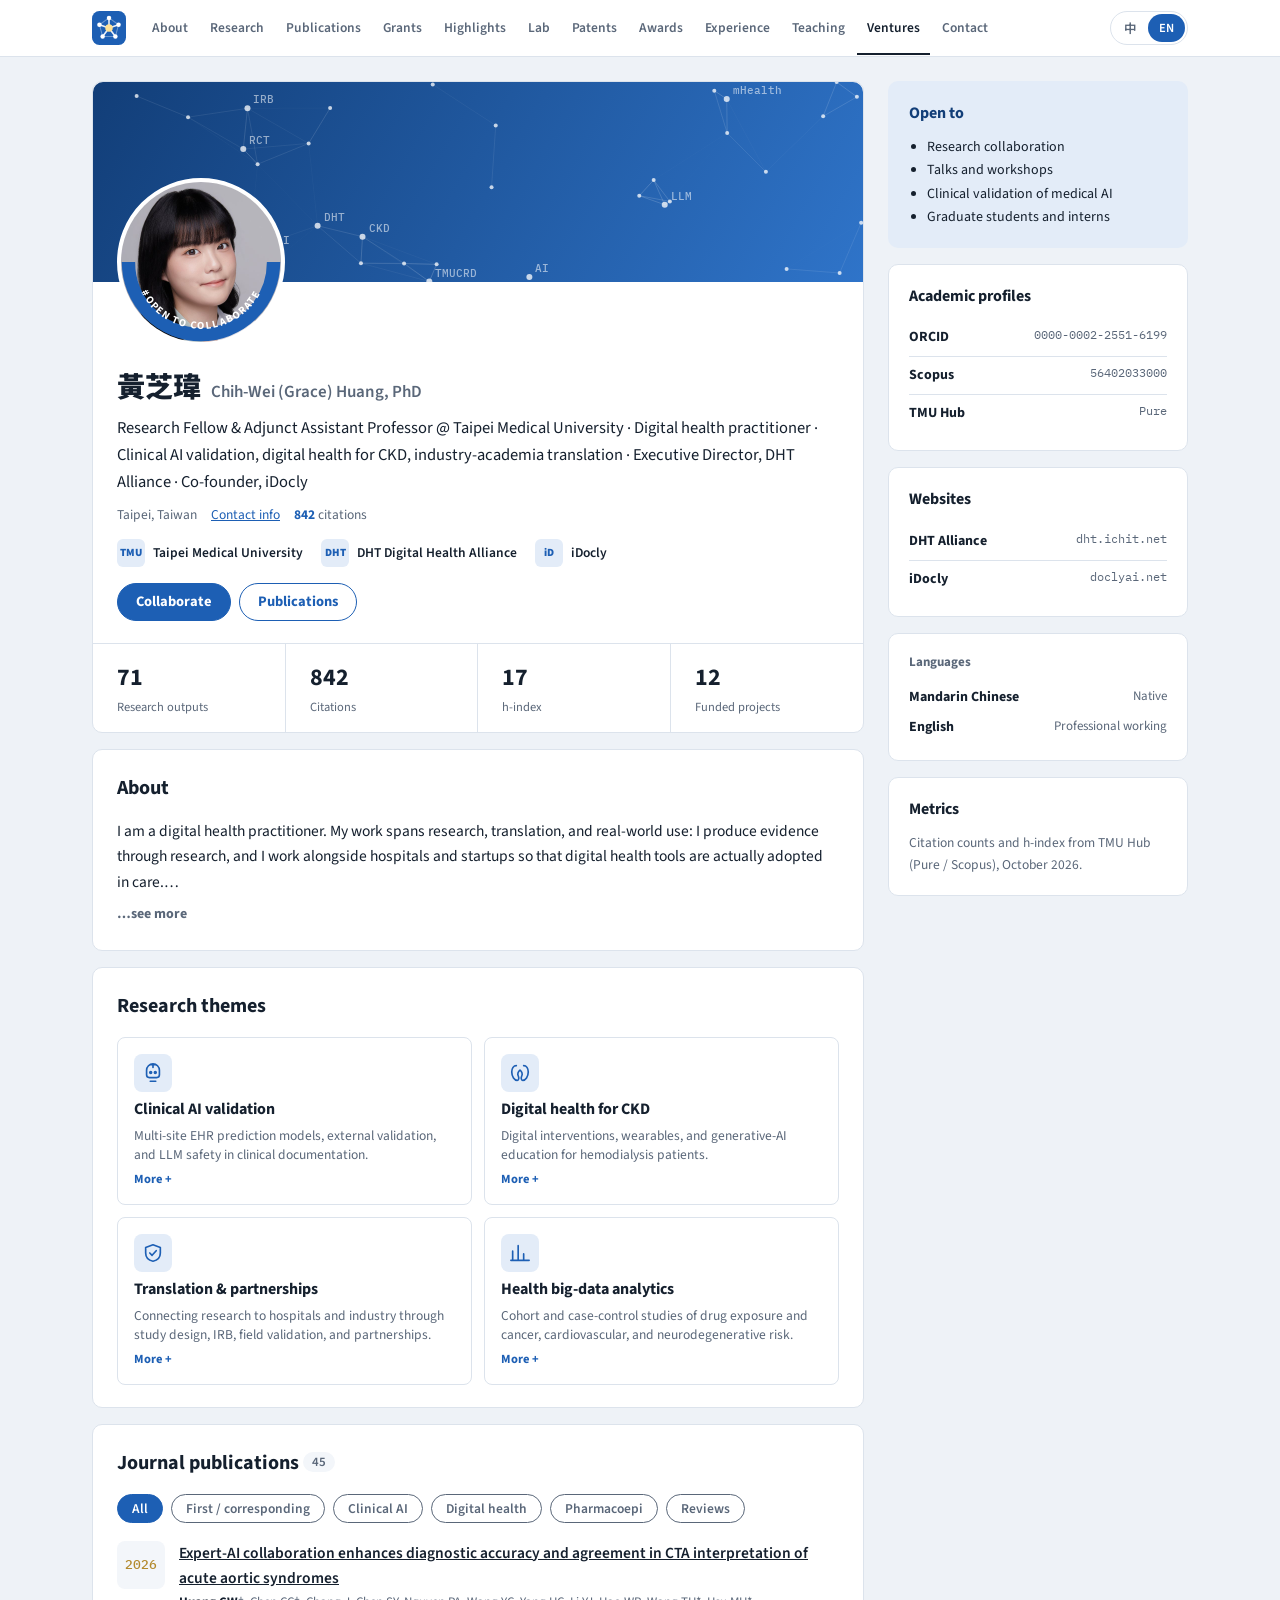
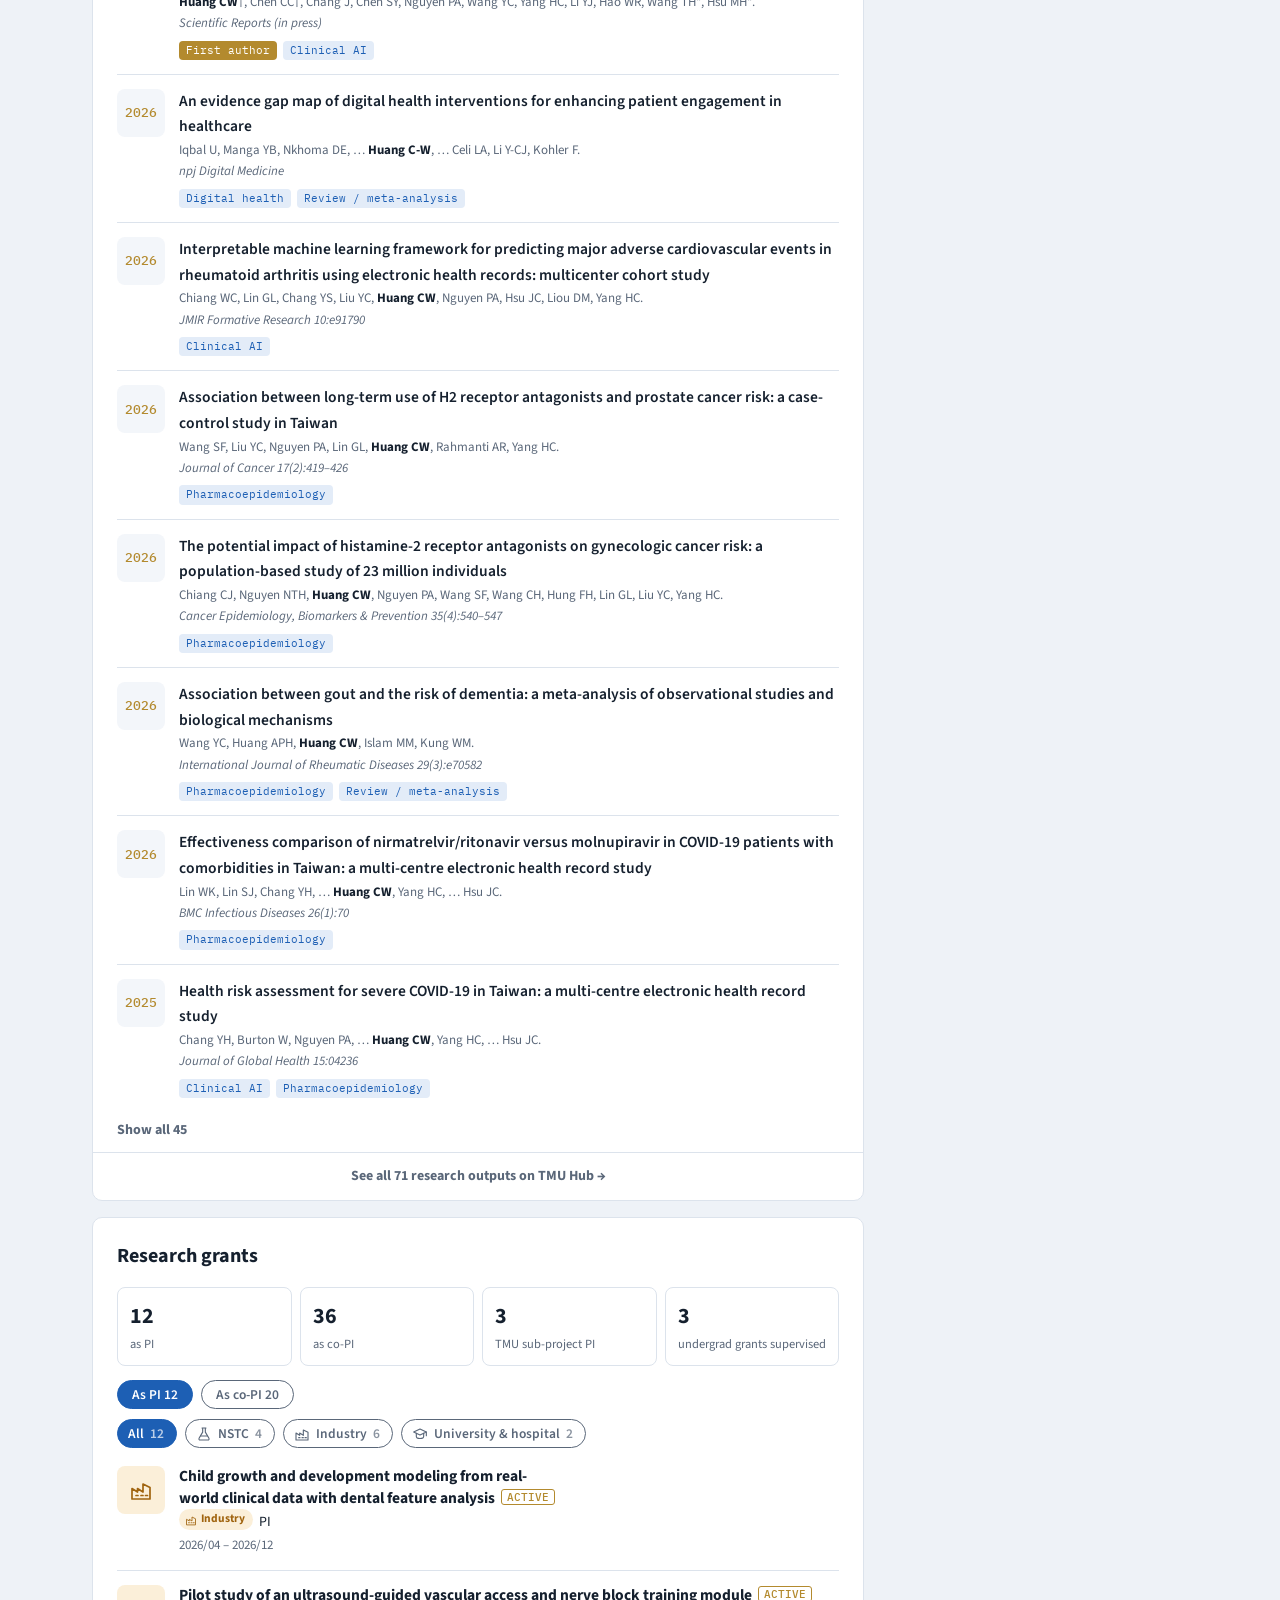
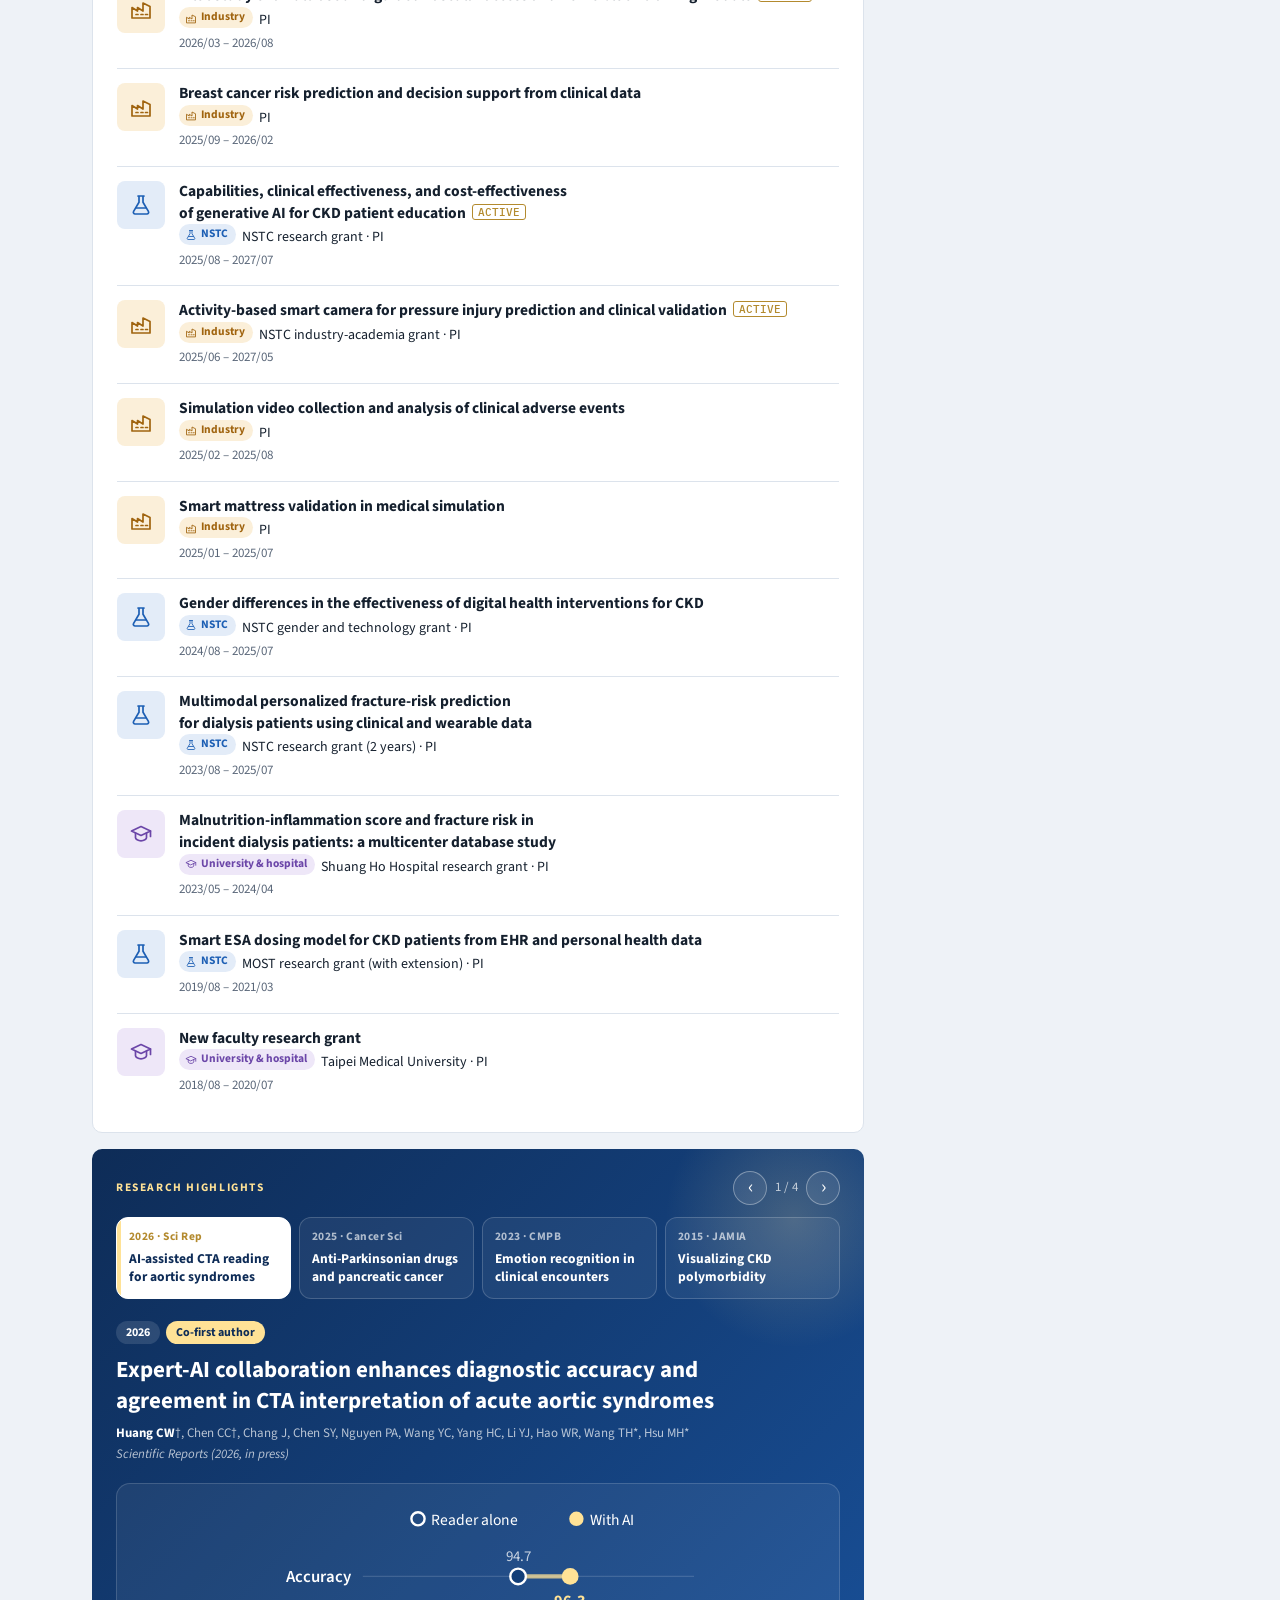
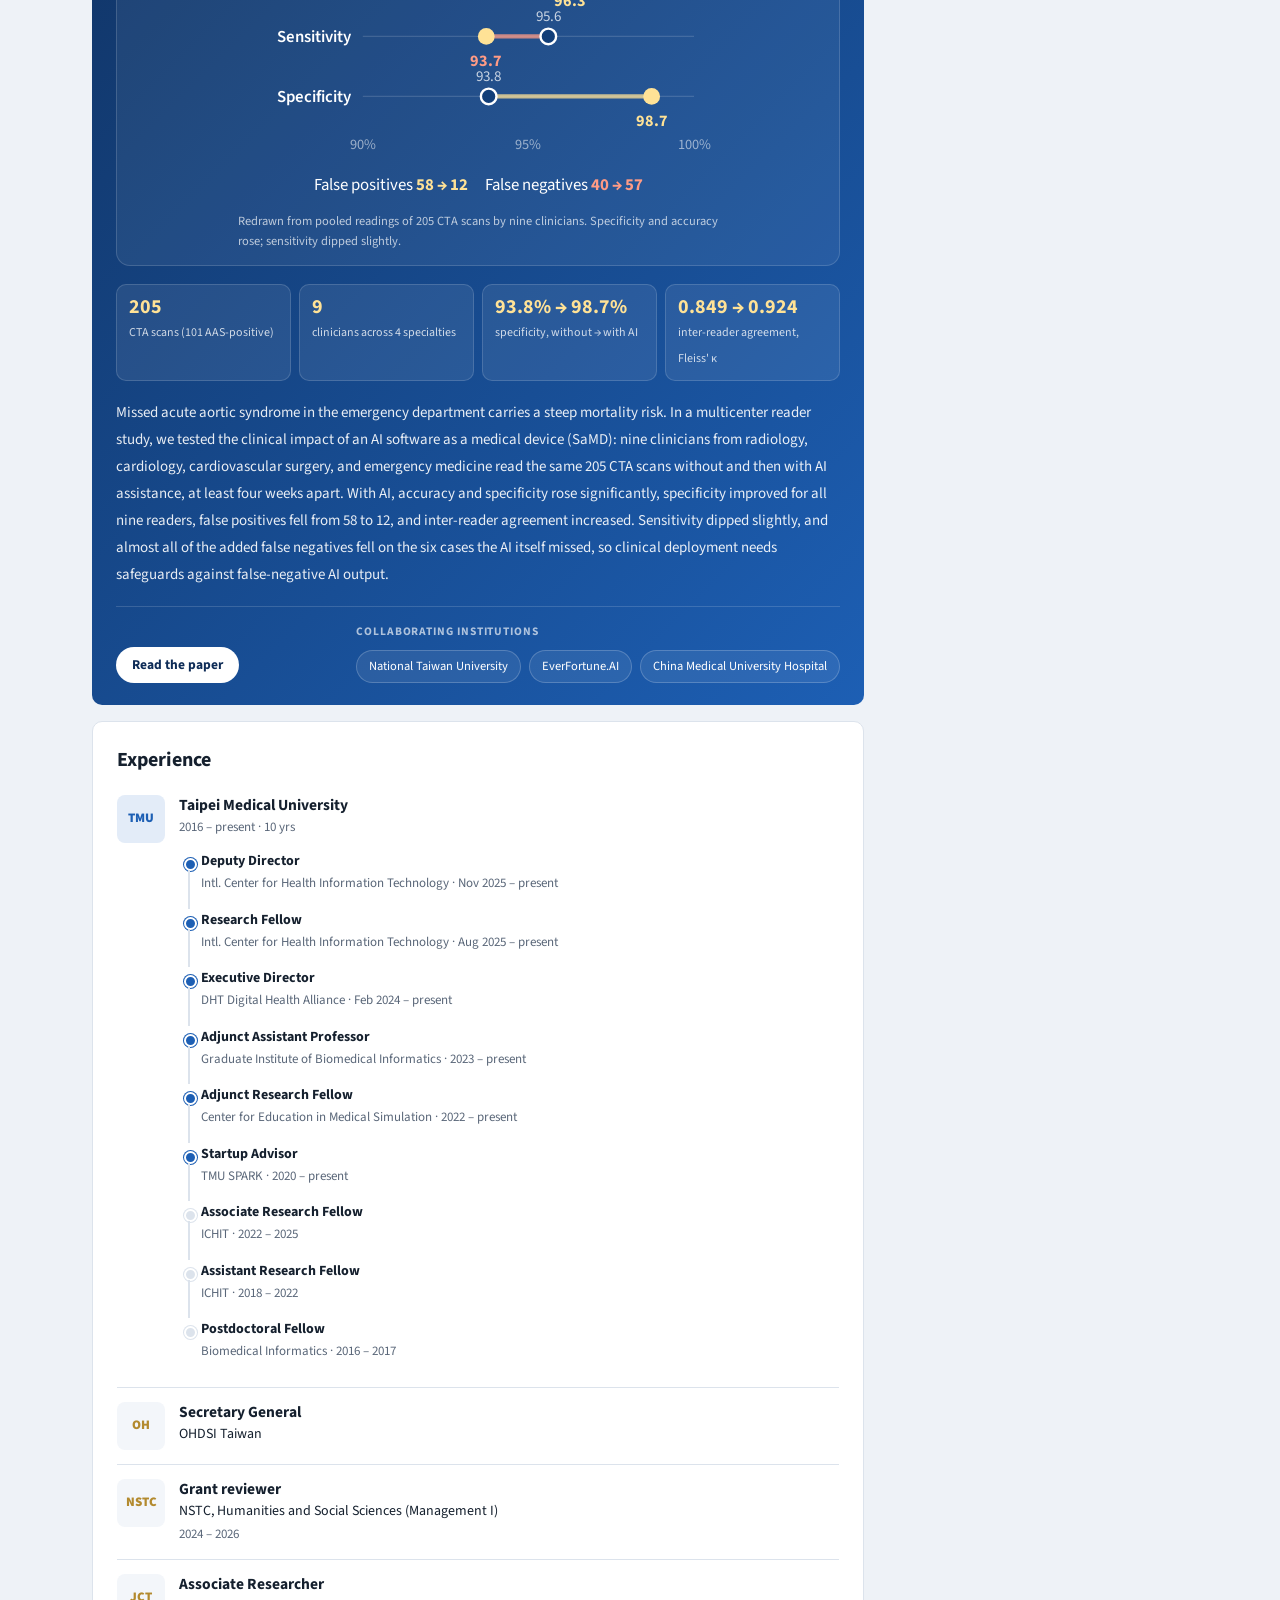
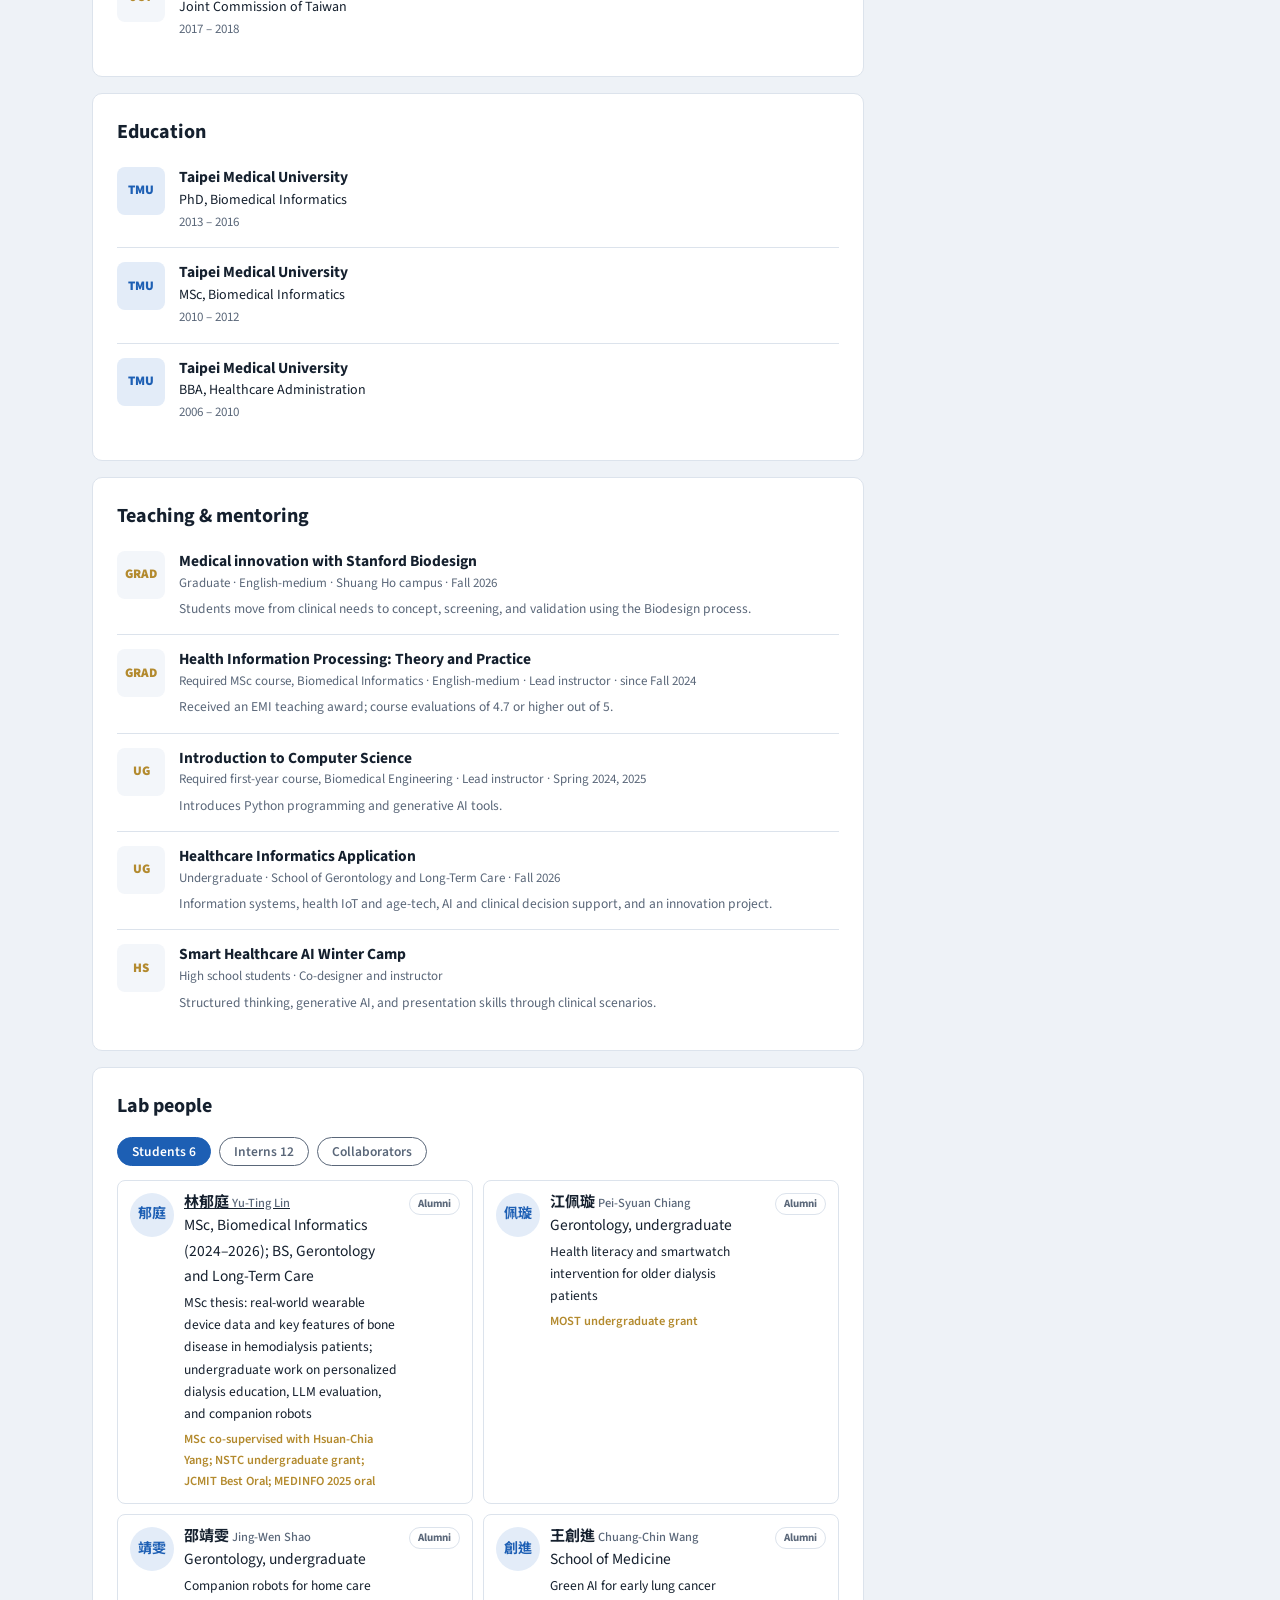
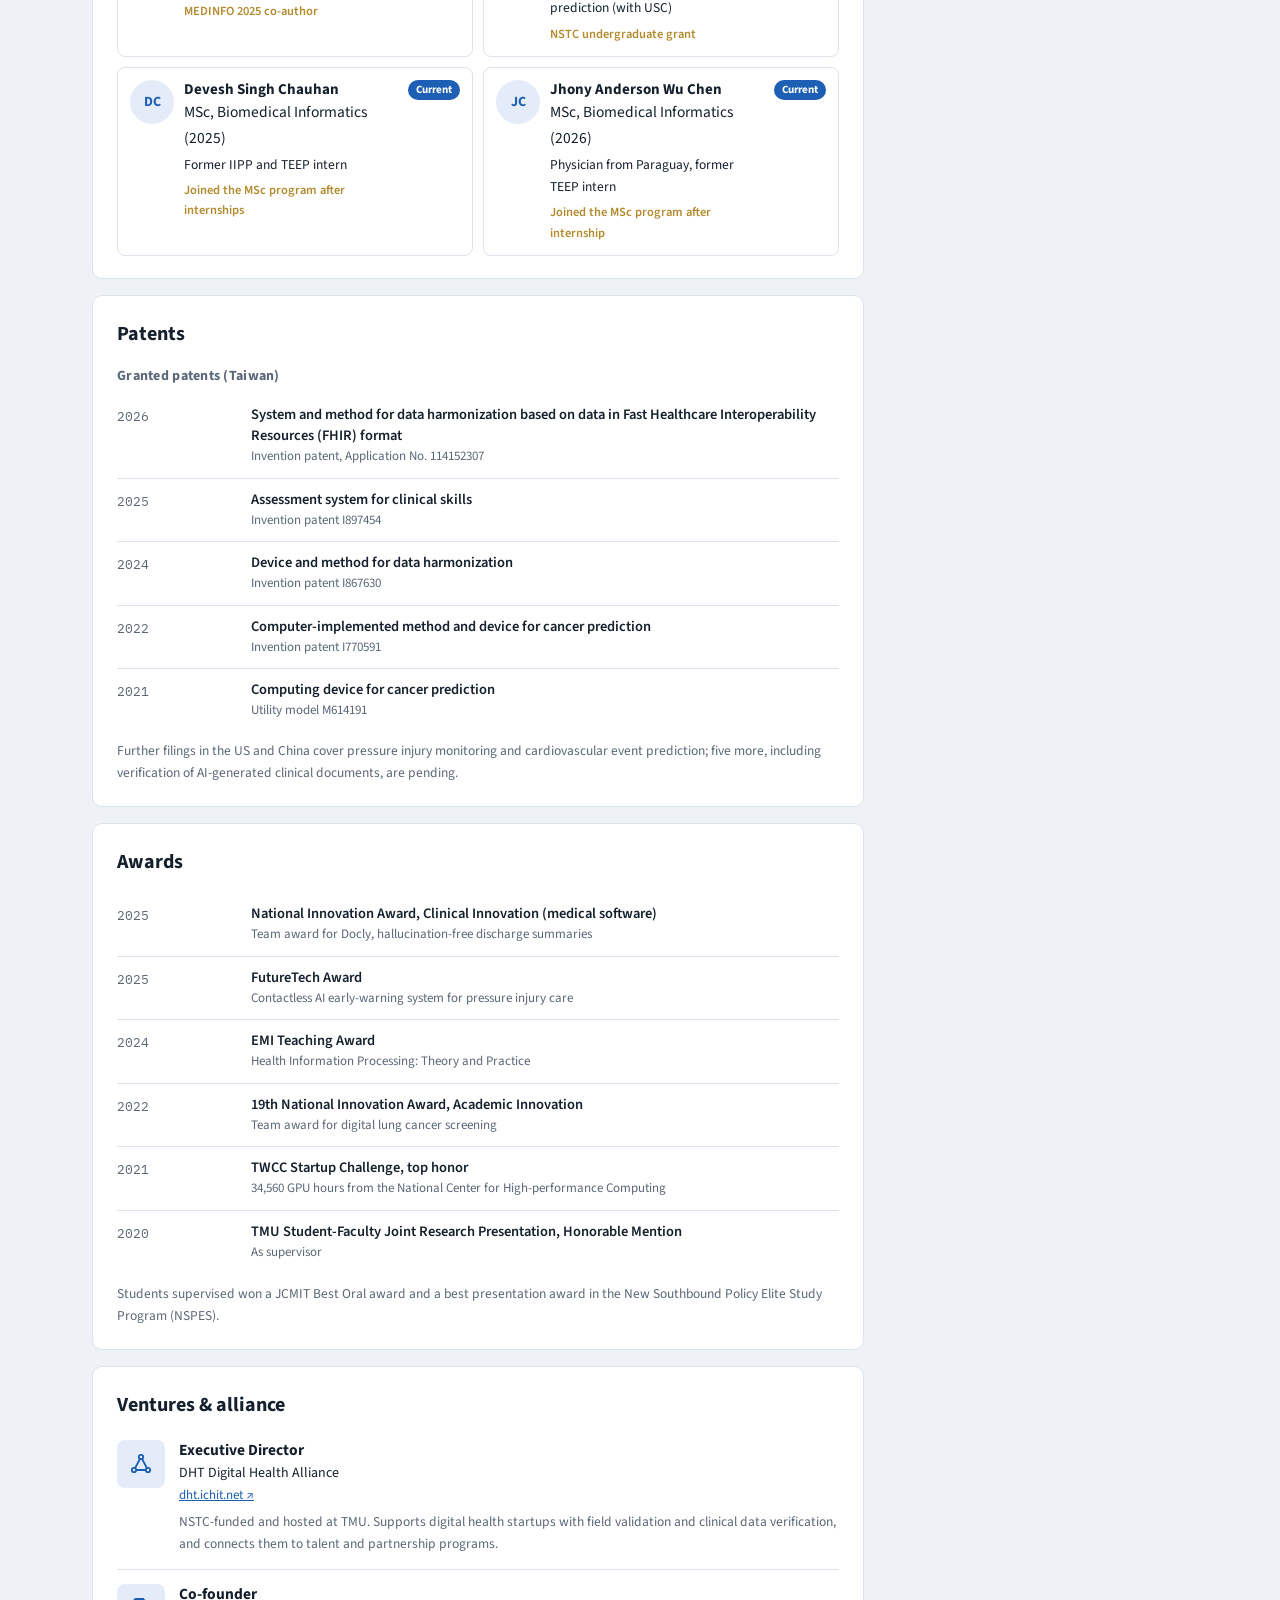
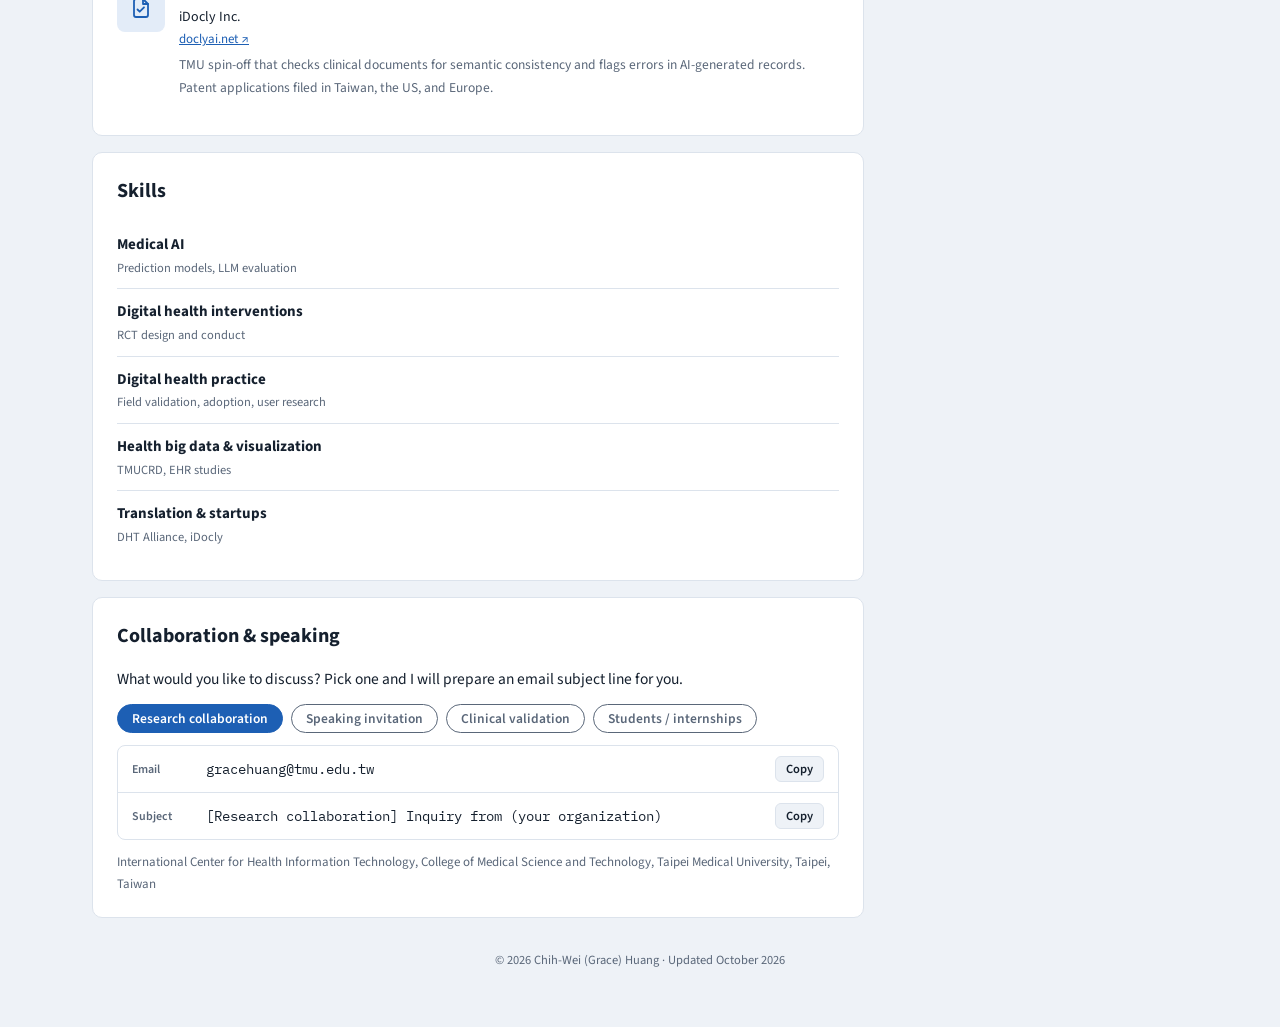
==== index.html @ 1e56bc67 "Interns: filter tags by program (TEEP, IIPP, NSPES) Co-Authored-By: Claude Opus 5.5 <noreply@anthrop" ====
<!doctype html>
<html lang="en">
<head>
<meta charset="utf-8">
<meta name="viewport" content="width=device-width, initial-scale=1, viewport-fit=cover">
<meta name="description" content="黃芝瑋 Chih-Wei (Grace) Huang｜數位健康實踐者，臺北醫學大學 健康資訊科技國際研究中心 研究員。醫療 AI 臨床驗證、慢性腎臟病數位健康、產學轉譯。">
<meta property="og:title" content="黃芝瑋 Chih-Wei (Grace) Huang">
<meta property="og:description" content="Digital health practitioner. Clinical AI validation, digital health for CKD, and industry-academia translation at Taipei Medical University.">
<meta property="og:type" content="profile">
<meta property="og:image" content="photo.jpg">
<link rel="icon" href="data:image/svg+xml,%3Csvg xmlns='http://www.w3.org/2000/svg' viewBox='0 0 64 64'%3E%3Crect width='64' height='64' rx='14' fill='%231D5FB4'/%3E%3Cg stroke='%23fff' stroke-width='3' stroke-linecap='round' opacity='.9'%3E%3Cpath d='M32 32L32 13M32 32L50 26M32 32L44 48M32 32L20 48M32 32L14 26'/%3E%3C/g%3E%3Cg stroke='%23fff' stroke-width='2' opacity='.35' fill='none'%3E%3Cpath d='M32 13L50 26L44 48L20 48L14 26Z'/%3E%3C/g%3E%3Cg fill='%23fff'%3E%3Ccircle cx='32' cy='13' r='4.2'/%3E%3Ccircle cx='50' cy='26' r='4.2'/%3E%3Ccircle cx='44' cy='48' r='4.2'/%3E%3Ccircle cx='20' cy='48' r='4.2'/%3E%3Ccircle cx='14' cy='26' r='4.2'/%3E%3C/g%3E%3Ccircle cx='32' cy='32' r='7' fill='%23FFE296'/%3E%3C/svg%3E">
<title>黃芝瑋 Grace Huang</title>
<link rel="preconnect" href="https://fonts.googleapis.com">
<link rel="preconnect" href="https://fonts.gstatic.com" crossorigin>
<link rel="stylesheet" href="https://fonts.googleapis.com/css2?family=Source+Sans+3:wght@400;600;700&family=Noto+Sans+TC:wght@400;500;700;900&family=IBM+Plex+Mono:wght@400;500&display=swap">
<style>
/* Layout: LinkedIn-style profile. Sticky top bar, profile card with live banner, main column of section cards, slim right rail. TMU teal as brand color. */
:root{
  --bg:#EEF2F7; --card:#FFFFFF; --ink:#15202E; --muted:#5A6779; --line:#DCE3EC; --hover:#F3F6FA;
  --tmu:#1D5FB4; --tmu-deep:#123E78; --tmu-soft:#E3ECF8; --gold:#B38A2E; --on-tmu:#FFFFFF;
  --banner-a:#123E78; --banner-b:#2F74C9; --feat-a:#0E2C57; --feat-b:#1D5FB4;
  --f-sans:"Source Sans 3","Noto Sans TC","PingFang TC","Microsoft JhengHei",system-ui,sans-serif;
  --f-mono:"IBM Plex Mono",ui-monospace,Menlo,monospace;
  --r:10px;
  --gt-nstc:#1D5FB4; --gt-nstc-s:#E3ECF8; --gt-ind:#A0640F; --gt-ind-s:#FBEFD9; --gt-gov:#14786A; --gt-gov-s:#DCF2EE; --gt-inst:#6B46A8; --gt-inst-s:#EEE7F8;
}
@media (prefers-color-scheme:dark){:root:not([data-theme="light"]){
  --bg:#0B111C; --card:#131C2B; --ink:#E4EAF3; --muted:#97A5B8; --line:#243145; --hover:#1A2537;
  --tmu:#6EA6EE; --tmu-deep:#A9C9F6; --tmu-soft:#172A45; --gold:#D9B45E; --on-tmu:#0A1628;
  --banner-a:#0A1E3D; --banner-b:#174A8C; --feat-a:#0A1A33; --feat-b:#16427F; color-scheme:dark;
  --gt-nstc:#6EA6EE; --gt-nstc-s:#172A45; --gt-ind:#E8B25A; --gt-ind-s:#33260F; --gt-gov:#52C3B0; --gt-gov-s:#0F2E29; --gt-inst:#B79BEA; --gt-inst-s:#271E3D}}
:root[data-theme="dark"]{
  --bg:#0B111C; --card:#131C2B; --ink:#E4EAF3; --muted:#97A5B8; --line:#243145; --hover:#1A2537;
  --tmu:#6EA6EE; --tmu-deep:#A9C9F6; --tmu-soft:#172A45; --gold:#D9B45E; --on-tmu:#0A1628;
  --banner-a:#0A1E3D; --banner-b:#174A8C; --feat-a:#0A1A33; --feat-b:#16427F; color-scheme:dark;
  --gt-nstc:#6EA6EE; --gt-nstc-s:#172A45; --gt-ind:#E8B25A; --gt-ind-s:#33260F; --gt-gov:#52C3B0; --gt-gov-s:#0F2E29; --gt-inst:#B79BEA; --gt-inst-s:#271E3D}

*{box-sizing:border-box}
[hidden]{display:none!important}
body{background:var(--bg);color:var(--ink);font-family:var(--f-sans);font-size:15.5px;line-height:1.65;-webkit-font-smoothing:antialiased}
html:not([data-lang]) .zh,html[data-lang="zh"] .en{display:none!important}
html[data-lang="en"] .zh{display:none!important}
a{color:var(--tmu)}
button{font-family:inherit}
:focus-visible{outline:2px solid var(--tmu);outline-offset:2px;border-radius:6px}
h1,h2,h3{margin:0;text-wrap:balance}
p{margin:0}

/* top bar */
.topbar{position:sticky;top:env(safe-area-inset-top,0px);z-index:20;background:var(--card);border-bottom:1px solid var(--line)}
.topbar-in{max-width:1128px;margin:0 auto;padding-inline:16px;display:flex;align-items:center;gap:16px;height:56px}
.logo{width:34px;height:34px;flex:none;display:block}
.logo svg{width:100%;height:100%;display:block}
.tabs{display:flex;gap:2px;overflow-x:auto;scrollbar-width:none;flex:1;min-width:0}
.tabs::-webkit-scrollbar{display:none}
.tabs a{color:var(--muted);text-decoration:none;font-size:13.5px;font-weight:600;padding:16px 10px 14px;border-bottom:2px solid transparent;white-space:nowrap}
.tabs a:hover{color:var(--ink)}
.tabs a.on{color:var(--ink);border-bottom-color:var(--ink)}
.lang{display:inline-flex;border:1px solid var(--line);border-radius:999px;padding:2px;flex:none}
.lang button{border:0;background:none;color:var(--muted);font-size:12.5px;font-weight:600;padding:4px 11px;border-radius:999px;cursor:pointer}
.lang button[aria-pressed="true"]{background:var(--tmu);color:var(--on-tmu)}

.page{max-width:1128px;margin:0 auto;padding-inline:16px;padding-block:24px 56px;display:grid;grid-template-columns:minmax(0,1fr) 300px;gap:24px;align-items:start}
.main,.rail{display:flex;flex-direction:column;gap:16px;min-width:0}
.rail{position:sticky;top:calc(env(safe-area-inset-top,0px) + 72px)}
.card{background:var(--card);border:1px solid var(--line);border-radius:var(--r);padding:22px 24px;scroll-margin-top:72px}
.card > h2{font-size:20px;font-weight:700;margin-bottom:14px;display:flex;align-items:center;justify-content:space-between;gap:12px}
.sub{color:var(--muted);font-size:13.5px}

/* profile card */
.profile{padding:0}
.banner{position:relative;height:200px;border-radius:var(--r) var(--r) 0 0;overflow:hidden;background:linear-gradient(120deg,var(--banner-a),var(--banner-b))}
.banner canvas{position:absolute;inset:0;width:100%;height:100%;display:block}
.pbody{padding:0 24px 22px;position:relative}
.avatar{position:relative;width:168px;height:168px;margin-top:-104px;border-radius:50%;border:4px solid var(--card);background:var(--card);cursor:pointer;padding:0}
.avatar img{width:100%;height:100%;border-radius:50%;object-fit:cover;display:block}
.avatar svg{position:absolute;inset:-4px;width:calc(100% + 8px);height:calc(100% + 8px);pointer-events:none;transition:transform .9s cubic-bezier(.2,.8,.2,1)}
.avatar:hover svg{transform:rotate(-24deg)}
.ring-text{font:700 11.2px var(--f-sans);letter-spacing:.14em;fill:#fff}
.name{font-size:28px;font-weight:900;margin-top:14px;display:flex;align-items:baseline;flex-wrap:wrap;gap:4px 10px}
.name small{font-size:17px;font-weight:600;color:var(--muted)}
.headline{font-size:16.5px;margin-top:4px;max-width:44em}
.meta{display:flex;flex-wrap:wrap;gap:4px 14px;margin-top:8px;font-size:13.5px;color:var(--muted)}
.meta b{color:var(--tmu);font-weight:700}
.orgs{display:flex;flex-wrap:wrap;gap:8px 18px;margin-top:12px;font-size:13.5px;font-weight:600}
.org{display:flex;align-items:center;gap:8px}
.chip-ico{width:28px;height:28px;border-radius:6px;display:grid;place-items:center;font-size:11px;font-weight:900;flex:none;background:var(--tmu-soft);color:var(--tmu)}
.actions{display:flex;flex-wrap:wrap;gap:8px;margin-top:16px;position:relative}
.btn{border:1.5px solid var(--tmu);background:var(--card);color:var(--tmu);font-weight:700;font-size:14.5px;padding:6px 18px;border-radius:999px;cursor:pointer;text-decoration:none;display:inline-flex;align-items:center;gap:6px}
.btn:hover{background:var(--tmu-soft)}
.btn.solid{background:var(--tmu);color:var(--on-tmu)}
.btn.solid:hover{background:var(--tmu-deep);border-color:var(--tmu-deep)}
.btn.ghost{border-color:var(--muted);color:var(--muted)}
.menu{position:absolute;top:44px;left:0;z-index:15;max-width:calc(100vw - 48px);background:var(--card);border:1px solid var(--line);border-radius:8px;box-shadow:0 8px 28px #0000002a;padding:6px;min-width:240px;display:flex;flex-direction:column}
.menu a{padding:8px 12px;border-radius:6px;text-decoration:none;color:var(--ink);font-size:14px;display:flex;justify-content:space-between;gap:12px}
.menu a span{font-family:var(--f-mono);font-size:12px;color:var(--muted)}
.menu a:hover{background:var(--hover)}

/* stats strip */
.stats{display:grid;grid-template-columns:repeat(4,minmax(0,1fr));border-top:1px solid var(--line)}
.stat{padding:14px 24px;border-right:1px solid var(--line)}
.stat:last-child{border-right:0}
.stat .n{font-size:24px;font-weight:700;font-variant-numeric:tabular-nums;color:var(--ink)}
.stat .l{font-size:12.5px;color:var(--muted)}

/* about */
.about-text{max-width:46em;white-space:normal}
.clamp{display:-webkit-box;-webkit-line-clamp:3;-webkit-box-orient:vertical;overflow:hidden}
.more-btn{border:0;background:none;color:var(--muted);font-weight:700;cursor:pointer;padding:4px 0;margin-top:4px;font-size:14px}
.more-btn:hover{color:var(--tmu)}

/* pipeline (featured) */
#featured{background:linear-gradient(135deg,var(--feat-a) 0%,var(--feat-b) 100%);border:0;color:#fff;position:relative;overflow:hidden}
#featured::after{content:"";position:absolute;right:-60px;top:-60px;width:260px;height:260px;border-radius:50%;background:radial-gradient(circle,#FFE29633 0%,#FFE29600 70%);pointer-events:none}
#featured h2{color:#fff}
#featured .sub{color:#FFFFFFB8}
.fk{font-size:11.5px;font-weight:700;letter-spacing:.14em;text-transform:uppercase;color:#FFE296;margin:0}
.hl-top{display:flex;align-items:center;justify-content:space-between;gap:12px;margin-bottom:12px;position:relative;z-index:1}
.hl-ctrl{display:flex;align-items:center;gap:8px;font-size:13px;color:#FFFFFFB3;font-variant-numeric:tabular-nums}
.hl-ctrl button{width:34px;height:34px;border-radius:50%;border:1.5px solid #FFFFFF59;background:#FFFFFF14;color:#fff;font-size:20px;line-height:1;cursor:pointer;display:grid;place-items:center;padding:0 0 2px}
.hl-ctrl button:hover{background:#FFFFFF2E;border-color:#fff}
.hl-tabs{display:grid;grid-template-columns:repeat(auto-fit,minmax(150px,1fr));gap:8px;margin-bottom:22px;position:relative;z-index:1}
.hl-tabs:empty{display:none}
.hl-tab{text-align:left;border:1px solid #FFFFFF2E;background:#FFFFFF0F;color:#fff;border-radius:12px;padding:10px 12px 11px;cursor:pointer;font:inherit;display:flex;flex-direction:column;gap:3px;transition:background .15s,border-color .15s;position:relative;overflow:hidden}
.hl-tab:hover{background:#FFFFFF1F;border-color:#FFFFFF66}
.hl-tab .y{font-size:11.5px;font-weight:700;color:#FFFFFFA6;letter-spacing:.04em}
.hl-tab b{font-size:13.5px;line-height:1.35;font-weight:700}
.hl-tab[aria-selected="true"]{background:#fff;color:var(--feat-a);border-color:#fff}
.hl-tab[aria-selected="true"] .y{color:#B38A2E}
.hl-tab[aria-selected="true"]::before{content:"";position:absolute;left:0;top:0;bottom:0;width:4px;background:#FFE296}
.hl{display:grid;gap:18px;animation:hlIn .25s ease}
@keyframes hlIn{from{opacity:0;transform:translateY(4px)}to{opacity:1;transform:none}}
.hl-meta{display:flex;flex-wrap:wrap;gap:6px;margin-bottom:10px}
.hl-meta span{font-size:12px;font-weight:700;border-radius:999px;padding:2px 10px;background:#FFFFFF1F;color:#fff}
.hl-meta span.gold{background:#FFE296;color:var(--feat-a)}
.hl-meta span.gold span{background:none;padding:0;color:inherit}
#featured .hl h2{font-size:23px;line-height:1.35;color:#fff;margin:0 0 6px;display:block}
.hl .au{font-size:13px;color:#FFFFFFB3}
.hl .au strong{color:#fff}
.hl .sum{font-size:15px;line-height:1.8;color:#FFFFFFE6;margin:0}
.hl-metrics{display:grid;grid-template-columns:repeat(4,minmax(0,1fr));gap:8px}
.hl-metrics div{background:#FFFFFF14;border:1px solid #FFFFFF26;border-radius:10px;padding:10px 12px}
.hl-metrics b{display:block;font-size:20px;color:#FFE296;font-variant-numeric:tabular-nums;line-height:1.2}
.hl-metrics span{font-size:12px;color:#FFFFFFC7}
.hl-foot{display:flex;flex-wrap:wrap;align-items:flex-end;justify-content:space-between;gap:14px 24px;padding-top:16px;border-top:1px solid #FFFFFF26}
.hl-links{display:flex;flex-wrap:wrap;gap:8px}
.hl-links a{font-size:13.5px;font-weight:700;color:var(--feat-a);background:#fff;border-radius:999px;padding:7px 16px;text-decoration:none}
.hl-links a.ghost{background:none;color:#fff;border:1.5px solid #FFFFFF80}
.hl-partners .lbl{font-size:11.5px;font-weight:700;letter-spacing:.08em;text-transform:uppercase;color:#FFFFFFA6;margin-bottom:8px}
.hl-partners .row{display:flex;flex-wrap:wrap;gap:8px;align-items:center}
.hl-partners .lg{display:inline-flex;align-items:center;justify-content:center;height:40px;padding:6px 12px;background:#fff;border-radius:10px}
.hl-partners .lg img{height:28px;max-width:130px;width:auto;object-fit:contain;display:block}
.hl-partners .tx{font-size:12.5px;color:#fff;background:#FFFFFF14;border:1px solid #FFFFFF33;border-radius:999px;padding:5px 12px}
.hl-fig{background:#FFFFFF10;border:1px solid #FFFFFF26;border-radius:14px;padding:18px 22px 14px}
.hl-fig svg{width:100%;max-width:480px;height:auto;display:block;margin:0 auto}
.hl-fig img{width:100%;border-radius:8px;display:block}
.hl-fig figcaption{font-size:12.5px;color:#FFFFFFB3;margin:10px auto 0;line-height:1.55;max-width:480px}
.band{transition:opacity .2s}
.hl-fig svg:hover .band{opacity:.3}
.hl-fig svg .band:hover{opacity:1}

/* research themes */
.themes{display:grid;grid-template-columns:repeat(2,minmax(0,1fr));gap:12px}
.theme{border:1px solid var(--line);border-radius:8px;padding:16px;background:var(--card);text-align:left;cursor:pointer;color:var(--ink);display:flex;flex-direction:column;gap:6px;transition:border-color .2s,transform .2s}
.theme:hover{border-color:var(--tmu);transform:translateY(-2px)}
.theme .ic{width:38px;height:38px;border-radius:8px;background:var(--tmu-soft);display:grid;place-items:center}
.theme .ic svg{width:22px;height:22px;stroke:var(--tmu);fill:none;stroke-width:1.8;stroke-linecap:round;stroke-linejoin:round}
.theme h3{font-size:16px}
.theme p{font-size:13.5px;color:var(--muted)}
.theme .x{font-size:13.5px;color:var(--ink);border-top:1px solid var(--line);padding-top:8px;margin-top:4px}
.theme .tog{font-size:12.5px;font-weight:700;color:var(--tmu)}
.theme[aria-expanded="true"]{border-color:var(--tmu);background:var(--hover)}

/* filter chips */
.chips{display:flex;flex-wrap:wrap;gap:8px;margin-bottom:14px}
.chip{border:1px solid var(--muted);background:var(--card);color:var(--muted);border-radius:999px;padding:4px 14px;font-weight:600;font-size:13.5px;cursor:pointer}
.chip:hover{border-color:var(--tmu);color:var(--tmu)}
.chip[aria-pressed="true"]{background:var(--tmu);border-color:var(--tmu);color:var(--on-tmu)}

/* list items (pubs, grants, experience) */
.list{display:flex;flex-direction:column}
.item{display:grid;grid-template-columns:48px minmax(0,1fr);gap:14px;padding:14px 0;border-top:1px solid var(--line)}
.item:first-child{border-top:0;padding-top:4px}
.ico{width:48px;height:48px;border-radius:8px;display:grid;place-items:center;font-weight:900;font-size:13px;background:var(--tmu-soft);color:var(--tmu)}
.vico svg{width:24px;height:24px;stroke:var(--tmu);fill:none;stroke-width:1.8;stroke-linecap:round;stroke-linejoin:round}
.ico.alt{background:var(--hover);color:var(--gold)}
.item h3{font-size:15.5px;font-weight:700;line-height:1.4}
.item .t2{font-size:14px}
.item .t3{font-size:13px;color:var(--muted)}
.item .t3 strong{color:var(--ink)}
.item p.d{font-size:13.5px;color:var(--muted);margin-top:4px}
.pub-t{font-weight:600}
.tags{display:flex;flex-wrap:wrap;gap:6px;margin-top:6px}
.tags span{font-family:var(--f-mono);font-size:10.5px;padding:1px 7px;border-radius:4px;background:var(--tmu-soft);color:var(--tmu)}
.live{font-family:var(--f-mono);font-size:10.5px;font-weight:500;color:var(--gold);border:1px solid currentColor;border-radius:3px;padding:0 5px;margin-left:6px;vertical-align:2px}
.item.out{display:none}
.count{font-size:13px;font-weight:600;color:var(--muted);background:var(--hover);border-radius:999px;padding:1px 9px;vertical-align:3px}
.lead-tag{background:var(--gold)!important;color:var(--card)!important}
.tags .lead-tag span{background:none;padding:0;color:inherit}
.gfilter{display:flex;flex-wrap:wrap;gap:8px;margin:-4px 0 14px}
.gfilter .chip{display:inline-flex;align-items:center;gap:6px;padding:4px 12px 4px 10px}
.gfilter .chip svg{width:16px;height:16px;flex:none}
.gfilter .chip .n{opacity:.7;font-variant-numeric:tabular-nums}
.gfilter .chip[aria-pressed="true"].gt-nstc{background:var(--gt-nstc);border-color:var(--gt-nstc)}
.gfilter .chip[aria-pressed="true"].gt-ind{background:var(--gt-ind);border-color:var(--gt-ind)}
.gfilter .chip[aria-pressed="true"].gt-gov{background:var(--gt-gov);border-color:var(--gt-gov)}
.gfilter .chip[aria-pressed="true"].gt-inst{background:var(--gt-inst);border-color:var(--gt-inst)}
.gfilter .chip[aria-pressed="true"]{color:var(--on-tmu)}
.ico.gt svg{width:24px;height:24px}
.gt-nstc{--c:var(--gt-nstc);--s:var(--gt-nstc-s)} .gt-ind{--c:var(--gt-ind);--s:var(--gt-ind-s)} .gt-gov{--c:var(--gt-gov);--s:var(--gt-gov-s)} .gt-inst{--c:var(--gt-inst);--s:var(--gt-inst-s)}
.ico.gt{background:var(--s);color:var(--c)}
.gtag{display:inline-flex;align-items:center;gap:4px;font-size:11.5px;font-weight:700;color:var(--c);background:var(--s);border-radius:999px;padding:1px 8px 1px 6px;margin-right:6px;vertical-align:1px;white-space:nowrap}
.gtag svg{width:12px;height:12px}
.gco{display:grid;grid-template-columns:32px 112px minmax(0,1fr);gap:12px;padding:10px 0;border-top:1px solid var(--line);align-items:start}
.gco .ico.gt{width:32px;height:32px;border-radius:7px}
.gco .ico.gt svg{width:18px;height:18px}
.glist .empty{color:var(--muted);font-size:14px;padding:14px 0;border-top:1px solid var(--line)}
.gstats{display:grid;grid-template-columns:repeat(4,minmax(0,1fr));gap:8px;margin-bottom:14px}
.gstats div{border:1px solid var(--line);border-radius:8px;padding:10px 12px;font-size:12.5px;color:var(--muted);display:flex;flex-direction:column}
.gstats b{font-size:22px;color:var(--ink);font-variant-numeric:tabular-nums}
.item.compact{grid-template-columns:120px minmax(0,1fr);padding:10px 0}
.mono{font-family:var(--f-mono);font-variant-numeric:tabular-nums;padding-top:2px}
.t2b{font-size:14.5px;font-weight:600;line-height:1.45}
.subh{font-size:14px;font-weight:700;color:var(--muted);margin:14px 0 6px;letter-spacing:.02em}
.people{display:grid;grid-template-columns:repeat(2,minmax(0,1fr));gap:10px}
.person{border:1px solid var(--line);border-radius:8px;padding:12px;display:grid;grid-template-columns:44px minmax(0,1fr) auto;gap:10px;align-items:start}
.pav{width:44px;height:44px;border-radius:50%;background:var(--tmu-soft);color:var(--tmu);display:grid;place-items:center;font-weight:700;font-size:14px}
.pav.org{border-radius:8px;font-size:12px}
.pname{font-weight:700;font-size:15px;line-height:1.35}
.pname small{font-weight:500;color:var(--muted);font-size:12.5px}
.t2s{font-size:13.5px;margin-top:2px}
.pnote{font-size:12.5px;color:var(--gold);margin-top:4px;font-weight:600}
.pstate{font-size:11px;font-weight:700;border-radius:999px;padding:1px 8px;white-space:nowrap}
.pstate.now{background:var(--tmu);color:var(--on-tmu)}
.pstate.alum{border:1px solid var(--line);color:var(--muted)}
.tagcloud{display:flex;flex-wrap:wrap;gap:6px}
.tagcloud span{border:1px solid var(--line);border-radius:999px;padding:3px 12px;font-size:13.5px}
.pav img{width:100%;height:100%;border-radius:inherit;object-fit:cover;display:block}
.pav.has-img{background:none;cursor:zoom-in;padding:0;border:0}
.athumb{width:64px;height:48px;border-radius:6px;cursor:zoom-in;display:block;border:0;padding:0;background-color:var(--hover)}
.item.compact.has-thumb{grid-template-columns:120px minmax(0,1fr) 64px}
.gallery{display:grid;grid-template-columns:repeat(3,minmax(0,1fr));gap:12px}
.gcard{border:1px solid var(--line);border-radius:10px;overflow:hidden;background:var(--card);text-align:left;padding:0;cursor:zoom-in;color:var(--ink);font:inherit;display:flex;flex-direction:column}
.gcard img{width:100%;aspect-ratio:4/3;object-fit:cover;display:block;background:var(--hover);transition:transform .3s}
.gcard:hover img{transform:scale(1.03)}
.gcard .gt{padding:10px 12px}
.gcard .gt b{display:block;font-size:14.5px;line-height:1.4}
.gcard .gt span.d{font-family:var(--f-mono);font-size:11.5px;color:var(--muted)}
.lb{position:fixed;inset:0;z-index:60;background:#000000D9;display:grid;place-items:center;padding:24px}
.lb figure{margin:0;max-width:min(1000px,100%);max-height:100%;display:flex;flex-direction:column;gap:10px}
.lb img{max-width:100%;max-height:78vh;object-fit:contain;border-radius:8px;display:block;margin:0 auto}
.lb figcaption{color:#fff;font-size:14px;text-align:center}
.lb figcaption b{display:block;font-size:16px}
.lb button{position:absolute;top:calc(env(safe-area-inset-top,0px) + 14px);right:18px;background:#FFFFFF26;color:#fff;border:0;border-radius:50%;width:40px;height:40px;font-size:22px;cursor:pointer}
.footer-link{display:block;text-align:center;border-top:1px solid var(--line);margin:8px -24px -22px;padding:12px;font-weight:700;color:var(--muted);text-decoration:none;font-size:14px;background:none;border-left:0;border-right:0;border-bottom:0;width:calc(100% + 48px);cursor:pointer}
.footer-link:hover{background:var(--hover);color:var(--ink)}

/* experience timeline */
.exp-group .roles{position:relative;margin-left:0}
.roles .role{position:relative;padding:4px 0 10px 22px}
.roles .role::before{content:"";position:absolute;left:5px;top:12px;width:9px;height:9px;border-radius:50%;background:var(--line);border:2px solid var(--card);box-shadow:0 0 0 1px var(--line)}
.roles .role::after{content:"";position:absolute;left:9px;top:24px;bottom:-4px;width:2px;background:var(--line)}
.roles .role:last-child::after{display:none}
.roles .role.now::before{background:var(--tmu);box-shadow:0 0 0 1px var(--tmu)}

/* skills */
.skills{display:flex;flex-direction:column}
.skill{display:flex;align-items:center;justify-content:space-between;gap:12px;padding:10px 0;border-top:1px solid var(--line)}
.skill:first-child{border-top:0}
.skill b{font-size:15px}
.skill .t3{font-size:12.5px;color:var(--muted)}

/* contact */
.intent{display:flex;flex-wrap:wrap;gap:8px;margin:12px 0}
.mailbox{border:1px solid var(--line);border-radius:8px;overflow:hidden}
.mrow{display:grid;grid-template-columns:64px minmax(0,1fr) auto;align-items:center;gap:10px;padding:10px 14px;border-top:1px solid var(--line)}
.mrow:first-child{border-top:0}
.mrow .lab{font-size:12px;color:var(--muted);font-weight:600}
.mrow .val{font-family:var(--f-mono);font-size:13.5px;overflow-wrap:anywhere;user-select:all}
.copy{border:1px solid var(--line);background:var(--bg);color:var(--ink);border-radius:6px;padding:3px 10px;font-size:12.5px;font-weight:600;cursor:pointer}
.copy:hover{border-color:var(--tmu);color:var(--tmu)}
.addr{font-size:13px;color:var(--muted);margin-top:12px}

/* rail */
.rail .card{padding:18px 20px}
.rail h2{font-size:16px!important;margin-bottom:10px!important}
.links a{display:flex;justify-content:space-between;gap:8px;padding:7px 0;text-decoration:none;color:var(--ink);font-size:14px;border-top:1px solid var(--line)}
.links a:first-child{border-top:0}
.links a span{font-family:var(--f-mono);font-size:11.5px;color:var(--muted)}
.links a:hover b{color:var(--tmu);text-decoration:underline}
.open{background:var(--tmu-soft);border-color:transparent}
.open h2{color:var(--tmu-deep)}
.open ul{margin:0;padding-left:18px;font-size:14px}
.langs div{display:flex;justify-content:space-between;font-size:14px;padding:3px 0}
.langs span{color:var(--muted);font-size:13px}
footer{grid-column:1/-1;text-align:center;color:var(--muted);font-size:12.5px;padding-top:8px}
footer .vc b{font-weight:700;color:var(--ink);font-variant-numeric:tabular-nums}

.toast{position:fixed;left:50%;bottom:calc(env(safe-area-inset-bottom,0px) + 24px);transform:translate(-50%,20px);background:var(--ink);color:var(--card);padding:10px 18px;border-radius:8px;font-size:14px;font-weight:600;opacity:0;transition:.25s;pointer-events:none;z-index:50}
.toast.show{opacity:1;transform:translate(-50%,0)}

@media (max-width:980px){
  .page{grid-template-columns:minmax(0,1fr)}
  .rail{position:static}
}
@media (max-width:640px){
  .gallery{grid-template-columns:repeat(2,minmax(0,1fr))}
  .hl-tabs{display:flex;overflow-x:auto;scroll-snap-type:x mandatory;scroll-padding:0 16px;margin:0 -16px 18px;padding:0 16px 4px;scrollbar-width:none}
  .hl-tabs::-webkit-scrollbar{display:none}
  .hl-tab{flex:0 0 72%;scroll-snap-align:start}
  .hl-metrics{grid-template-columns:repeat(2,minmax(0,1fr))}
  .hl-fig{padding:12px}
  #featured .hl h2{font-size:20px}
  .hl h2{font-size:18px}
  .people,.gstats{grid-template-columns:minmax(0,1fr) minmax(0,1fr)}
  .people{grid-template-columns:minmax(0,1fr)}
  .item.compact{grid-template-columns:minmax(0,1fr);gap:0}
  .gco{grid-template-columns:32px minmax(0,1fr);gap:4px 12px} .gco .ico.gt{grid-row:span 2} .gco .t3.mono{grid-column:2} .gco .t3.mono br{display:none} .gco>div:last-child{grid-column:2}
  .banner{height:130px}
  .avatar{width:128px;height:128px;margin-top:-72px}
  .pbody{padding:0 16px 18px}
  .card{padding:18px 16px}
  .footer-link{margin:8px -16px -18px;width:calc(100% + 32px)}
  .name{font-size:24px}
  .stats{grid-template-columns:repeat(2,minmax(0,1fr))}
  .stat{padding:12px 16px}
  .stat:nth-child(2){border-right:0}
  .stat:nth-child(-n+2){border-bottom:1px solid var(--line)}
  .themes{grid-template-columns:minmax(0,1fr)}
  .mrow{grid-template-columns:minmax(0,1fr) auto}
  .mrow .lab{grid-column:1/-1}
}
@media (prefers-reduced-motion:reduce){*{transition:none!important;animation:none!important}}
</style>
<style>body{margin:0}</style>
</head>
<body>


<header class="topbar">
  <div class="topbar-in">
    <a class="logo" href="#top" aria-label="Back to top"><svg viewBox="0 0 64 64" aria-hidden="true"><rect width="64" height="64" rx="14" fill="#1D5FB4"/><g stroke="#fff" stroke-width="3" stroke-linecap="round" opacity=".9"><path d="M32 32L32 13M32 32L50 26M32 32L44 48M32 32L20 48M32 32L14 26"/></g><g stroke="#fff" stroke-width="2" opacity=".35" fill="none"><path d="M32 13L50 26L44 48L20 48L14 26Z"/></g><g fill="#fff"><circle cx="32" cy="13" r="4.2"/><circle cx="50" cy="26" r="4.2"/><circle cx="44" cy="48" r="4.2"/><circle cx="20" cy="48" r="4.2"/><circle cx="14" cy="26" r="4.2"/></g><circle cx="32" cy="32" r="7" fill="#FFE296"/></svg></a>
    <nav class="tabs" aria-label="Sections">
      <a href="#about"><span class="zh">關於</span><span class="en">About</span></a>
      <a href="#research"><span class="zh">研究</span><span class="en">Research</span></a>
      <a href="#publications"><span class="zh">著作</span><span class="en">Publications</span></a>
      <a href="#grants"><span class="zh">計畫</span><span class="en">Grants</span></a>
      <a href="#featured"><span class="zh">亮點</span><span class="en">Highlights</span></a>
      <a href="#lab"><span class="zh">Lab</span><span class="en">Lab</span></a>
      <a href="#patents"><span class="zh">專利</span><span class="en">Patents</span></a>
      <a href="#awards"><span class="zh">獲獎</span><span class="en">Awards</span></a>
      <a href="#gallery" id="navGal" hidden><span class="zh">活動</span><span class="en">Activities</span></a>
      <a href="#experience"><span class="zh">經歷</span><span class="en">Experience</span></a>
      <a href="#teaching"><span class="zh">教學</span><span class="en">Teaching</span></a>
      <a href="#ventures"><span class="zh">新創</span><span class="en">Ventures</span></a>
      <a href="#contact"><span class="zh">聯絡</span><span class="en">Contact</span></a>
    </nav>
    <div class="lang" role="group" aria-label="Language">
      <button type="button" id="btn-zh" data-set="zh" aria-pressed="false">中</button>
      <button type="button" id="btn-en" data-set="en" aria-pressed="true">EN</button>
    </div>
  </div>
</header>

<div class="page">
<div class="main">

  <!-- PROFILE -->
  <section class="card profile" id="top">
    <div class="banner">
      <canvas id="net" aria-hidden="true"></canvas>
    </div>
    <div class="pbody">
      <button class="avatar" id="avatar" type="button" aria-label="Open to collaborate">
        <img src="[data-uri]" alt="黃芝瑋 Chih-Wei (Grace) Huang" width="320" height="320">
        <svg viewBox="0 0 176 176" aria-hidden="true">
          <defs><path id="arc" d="M 18 88 A 70 70 0 0 0 158 88"/></defs>
          <path d="M 12 88 A 76 76 0 0 0 164 88" fill="none" stroke="var(--tmu)" stroke-width="14"/>
          <text class="ring-text"><textPath href="#arc" startOffset="50%" text-anchor="middle" id="ringtxt">#OPEN TO COLLABORATE</textPath></text>
        </svg>
      </button>
      <h1 class="name">黃芝瑋 <small>Chih-Wei (Grace) Huang, PhD</small></h1>
      <p class="headline zh">研究員｜助理教授 @ 臺北醫學大學 ICHIT ・ 數位健康實踐者 ・ 醫療 AI 臨床驗證、慢性腎臟病數位健康、產學轉譯 ・ DHT 數位健康新創轉譯產學聯盟執行長 ・ 愛達特力 iDocly 共同創辦人</p>
      <p class="headline en">Research Fellow &amp; Adjunct Assistant Professor @ Taipei Medical University · Digital health practitioner · Clinical AI validation, digital health for CKD, industry-academia translation · Executive Director, DHT Alliance · Co-founder, iDocly</p>
      <div class="meta">
        <span class="zh">台灣 台北</span><span class="en">Taipei, Taiwan</span>
        <a href="#contact"><span class="zh">聯絡資訊</span><span class="en">Contact info</span></a>
        <span><b id="citeN">842</b> <span class="zh">次引用</span><span class="en">citations</span></span>
      </div>
      <div class="orgs">
        <div class="org"><span class="chip-ico">TMU</span><span class="zh">臺北醫學大學</span><span class="en">Taipei Medical University</span></div>
        <a class="org" href="https://dht.ichit.net/" style="color:inherit;text-decoration:none"><span class="chip-ico">DHT</span><span class="zh">DHT 數位健康新創轉譯產學聯盟</span><span class="en">DHT Digital Health Alliance</span></a>
        <a class="org" href="https://doclyai.net/" style="color:inherit;text-decoration:none"><span class="chip-ico">iD</span><span class="zh">愛達特力 iDocly</span><span class="en">iDocly</span></a>
      </div>
      <div class="actions">
        <a class="btn solid" href="#contact"><span class="zh">邀請合作</span><span class="en">Collaborate</span></a>
        <a class="btn" href="#publications"><span class="zh">查看著作</span><span class="en">Publications</span></a>
      </div>
    </div>
    <div class="stats" id="stats"></div>
  </section>

  <!-- ABOUT -->
  <section class="card" id="about">
    <h2><span class="zh">關於</span><span class="en">About</span></h2>
    <div class="about-text clamp" id="aboutText">
      <p class="zh">我是一位數位健康實踐者（digital health practitioner）。我的工作橫跨研究、轉譯與實際落地：做研究產生證據，也走進醫院和新創團隊，讓數位健康工具真正被用起來。<br><br>研究上，我以臺北醫學大學臨床研究資料庫（TMUCRD）為基礎，這個資料庫涵蓋北醫附醫、萬芳、雙和三院的長期電子病歷。主要方向包括臨床 AI 驗證方法學、慢性腎臟病與血液透析族群的數位健康介入（含隨機對照試驗與生成式 AI 衛教），以及藥物流行病學與醫療大數據分析。<br><br>實踐上，我擔任 DHT 數位健康新創轉譯產學聯盟執行長，協助新創進行場域驗證與臨床資料驗證，也共同創辦了醫療 AI 新創愛達特力 iDocly。教學上，我在研究所開設 Biodesign 醫療創新課程，並指導研究生與國內外實習生。</p>
      <p class="en">I am a digital health practitioner. My work spans research, translation, and real-world use: I produce evidence through research, and I work alongside hospitals and startups so that digital health tools are actually adopted in care.<br><br>On the research side, I build on the TMU Clinical Research Database (TMUCRD), which links longitudinal EHR data across three affiliated hospitals. My work covers clinical AI validation methodology, digital health interventions for chronic kidney disease and hemodialysis (including randomized trials and generative-AI patient education), and pharmacoepidemiology with health big data.<br><br>On the practice side, I serve as Executive Director of the DHT Digital Health Alliance, supporting startups with field validation and clinical data verification, and I co-founded the medical AI startup iDocly. I also teach a graduate Biodesign innovation course and mentor graduate students and interns from Taiwan and abroad.</p>
    </div>
    <button class="more-btn" type="button" id="aboutMore" aria-expanded="false" aria-controls="aboutText"><span class="zh">…看更多</span><span class="en">…see more</span></button>
  </section>

  <!-- HIGHLIGHT RESEARCH -->
  <section class="card" id="research">
    <h2><span class="zh">研究主題</span><span class="en">Research themes</span></h2>
    <div class="themes" id="themes"></div>
  </section>

  <!-- PUBLICATIONS -->
  <section class="card" id="publications">
    <h2><span><span class="zh">期刊論文</span><span class="en">Journal publications</span> <span class="count" id="pubCount"></span></span></h2>
    <div class="chips" role="group" aria-label="Filter" id="pubChips"></div>
    <div class="list" id="pubList"></div>
    <button class="more-btn" type="button" id="pubMore" hidden></button>
    <a class="footer-link" href="https://hub.tmu.edu.tw/zh/persons/chih-wei-huang/publications/"><span class="zh">在 TMU Hub 查看全部 71 項研究成果 →</span><span class="en">See all 71 research outputs on TMU Hub →</span></a>
  </section>

  <!-- GRANTS -->
  <section class="card" id="grants">
    <h2><span><span class="zh">研究計畫</span><span class="en">Research grants</span></span></h2>
    <div class="gstats" id="gstats"></div>
    <div class="chips" id="grantTabs">
      <button type="button" class="chip" aria-pressed="true" data-g="pi"><span class="zh">主持</span><span class="en">As PI</span> <span class="n" id="nPi"></span></button>
      <button type="button" class="chip" aria-pressed="false" data-g="co"><span class="zh">共同主持</span><span class="en">As co-PI</span> <span class="n" id="nCo"></span></button>
    </div>
    <div class="gfilter" id="gFilter" aria-label="Funding type"></div>
    <div class="list glist" id="gList"></div>
  </section>

  <section class="card" id="featured">
    <div class="hl-top"><div class="fk"><span class="zh">亮點研究</span><span class="en">Research highlights</span></div>
      <div class="hl-ctrl" id="hlCtrl"><button type="button" id="hlPrev" aria-label="Previous">‹</button><span id="hlCount"></span><button type="button" id="hlNext" aria-label="Next">›</button></div></div>
    <div class="hl-tabs" id="hlNav" role="tablist"></div>
    <div id="hlBox" role="tabpanel"></div>
  </section>

  <!-- RESEARCH -->
  <!-- EXPERIENCE -->
  <section class="card" id="experience">
    <h2><span class="zh">經歷</span><span class="en">Experience</span></h2>
    <div class="list">
      <div class="item exp-group"><div class="ico">TMU</div><div>
        <h3 class="zh">臺北醫學大學</h3><h3 class="en">Taipei Medical University</h3>
        <div class="t3 zh">2016 至今 ・ 10 年</div><div class="t3 en">2016 – present · 10 yrs</div>
        <div class="roles" style="margin-top:8px">
          <div class="role now"><div class="t2"><b class="zh">副主任</b><b class="en">Deputy Director</b></div><div class="t3 zh">健康資訊科技國際研究中心 ・ 2025.11 至今</div><div class="t3 en">Intl. Center for Health Information Technology · Nov 2025 – present</div></div>
          <div class="role now"><div class="t2"><b class="zh">研究員</b><b class="en">Research Fellow</b></div><div class="t3 zh">健康資訊科技國際研究中心 ・ 2025.08 至今</div><div class="t3 en">Intl. Center for Health Information Technology · Aug 2025 – present</div></div>
          <div class="role now"><div class="t2"><b class="zh">執行長</b><b class="en">Executive Director</b></div><div class="t3 zh">DHT 數位健康新創轉譯產學聯盟 ・ 2024.02 至今</div><div class="t3 en">DHT Digital Health Alliance · Feb 2024 – present</div></div>
          <div class="role now"><div class="t2"><b class="zh">兼任助理教授</b><b class="en">Adjunct Assistant Professor</b></div><div class="t3 zh">醫學資訊研究所 ・ 2023 至今</div><div class="t3 en">Graduate Institute of Biomedical Informatics · 2023 – present</div></div>
          <div class="role now"><div class="t2"><b class="zh">兼任研究員</b><b class="en">Adjunct Research Fellow</b></div><div class="t3 zh">醫學模擬教育中心 ・ 2022 至今</div><div class="t3 en">Center for Education in Medical Simulation · 2022 – present</div></div>
          <div class="role now"><div class="t2"><b class="zh">創業顧問</b><b class="en">Startup Advisor</b></div><div class="t3 zh">TMU SPARK ・ 2020 至今</div><div class="t3 en">TMU SPARK · 2020 – present</div></div>
          <div class="role"><div class="t2"><b class="zh">副研究員</b><b class="en">Associate Research Fellow</b></div><div class="t3 zh">健康資訊科技國際研究中心 ・ 2022 – 2025</div><div class="t3 en">ICHIT · 2022 – 2025</div></div>
          <div class="role"><div class="t2"><b class="zh">助理研究員</b><b class="en">Assistant Research Fellow</b></div><div class="t3 zh">健康資訊科技國際研究中心 ・ 2018 – 2022</div><div class="t3 en">ICHIT · 2018 – 2022</div></div>
          <div class="role"><div class="t2"><b class="zh">博士後研究員</b><b class="en">Postdoctoral Fellow</b></div><div class="t3 zh">醫學資訊研究所 ・ 2016 – 2017</div><div class="t3 en">Biomedical Informatics · 2016 – 2017</div></div>
        </div></div></div>
      <div class="item"><div class="ico alt">OH</div><div>
        <h3 class="zh">秘書長</h3><h3 class="en">Secretary General</h3>
        <div class="t2 zh">臺灣觀察性健康資料研究學會（OHDSI Taiwan）</div><div class="t2 en">OHDSI Taiwan</div></div></div>
      <div class="item"><div class="ico alt">NSTC</div><div>
        <h3 class="zh">專題計畫審查委員</h3><h3 class="en">Grant reviewer</h3>
        <div class="t2 zh">國科會人文處 管理一學門</div><div class="t2 en">NSTC, Humanities and Social Sciences (Management I)</div>
        <div class="t3">2024 – 2026</div></div></div>
      <div class="item"><div class="ico alt">JCT</div><div>
        <h3 class="zh">副研究員</h3><h3 class="en">Associate Researcher</h3>
        <div class="t2 zh">財團法人醫院評鑑暨醫療品質策進會</div><div class="t2 en">Joint Commission of Taiwan</div>
        <div class="t3">2017 – 2018</div></div></div>
    </div>
  </section>

  <!-- EDUCATION -->
  <section class="card" id="education">
    <h2><span class="zh">學歷</span><span class="en">Education</span></h2>
    <div class="list">
      <div class="item"><div class="ico">TMU</div><div><h3 class="zh">臺北醫學大學</h3><h3 class="en">Taipei Medical University</h3><div class="t2 zh">醫學資訊研究所 博士</div><div class="t2 en">PhD, Biomedical Informatics</div><div class="t3">2013 – 2016</div></div></div>
      <div class="item"><div class="ico">TMU</div><div><h3 class="zh">臺北醫學大學</h3><h3 class="en">Taipei Medical University</h3><div class="t2 zh">醫學資訊研究所 碩士</div><div class="t2 en">MSc, Biomedical Informatics</div><div class="t3">2010 – 2012</div></div></div>
      <div class="item"><div class="ico">TMU</div><div><h3 class="zh">臺北醫學大學</h3><h3 class="en">Taipei Medical University</h3><div class="t2 zh">醫務管理學系 學士</div><div class="t2 en">BBA, Healthcare Administration</div><div class="t3">2006 – 2010</div></div></div>
    </div>
  </section>

  <!-- TEACHING -->
  <section class="card" id="teaching">
    <h2><span class="zh">教學與人才培育</span><span class="en">Teaching &amp; mentoring</span></h2>
    <div class="list" id="teachList"></div>
  </section>

  <!-- LAB PEOPLE -->
  <section class="card" id="lab">
    <h2><span><span class="zh">Lab 夥伴</span><span class="en">Lab people</span></span></h2>
    <div class="chips" role="tablist" id="labTabs">
      <button type="button" class="chip" aria-pressed="true" data-t="stu"><span class="zh">學生</span><span class="en">Students</span> <span class="n" id="nStu"></span></button>
      <button type="button" class="chip" aria-pressed="false" data-t="int"><span class="zh">實習生</span><span class="en">Interns</span> <span class="n" id="nInt"></span></button>
      <button type="button" class="chip" aria-pressed="false" data-t="col"><span class="zh">合作夥伴</span><span class="en">Collaborators</span></button>
    </div>
    <div class="people" id="t-stu"></div>
    <div id="t-int" hidden><div class="gfilter" id="intFilter" aria-label="Program"></div><div class="people" id="intList"></div></div>
    <div id="t-col" hidden>
      <h3 class="subh"><span class="zh">國際合作</span><span class="en">International</span></h3>
      <div class="people" id="colList"></div>
      <h3 class="subh"><span class="zh">臨床場域</span><span class="en">Clinical sites</span></h3>
      <div class="tagcloud" id="clinList"></div>
      <h3 class="subh"><span class="zh">產業夥伴</span><span class="en">Industry partners</span></h3>
      <div class="tagcloud" id="indList"></div>
    </div>
  </section>

  <!-- PATENTS -->
  <section class="card" id="patents">
    <h2><span><span class="zh">專利</span><span class="en">Patents</span></span></h2>
    <h3 class="subh" style="margin-top:0"><span class="zh">已獲准專利（中華民國）</span><span class="en">Granted patents (Taiwan)</span></h3>
    <div class="list" id="patList"></div>
    <p class="sub" style="margin-top:8px"><span class="zh">另有壓傷監測、心血管事件預測等案於美國、中國大陸提出申請，以及生成式 AI 醫療文件驗證等 5 案申請中。</span><span class="en">Further filings in the US and China cover pressure injury monitoring and cardiovascular event prediction; five more, including verification of AI-generated clinical documents, are pending.</span></p>
  </section>

  <!-- AWARDS -->
  <section class="card" id="awards">
    <h2><span><span class="zh">獲獎</span><span class="en">Awards</span></span></h2>
    <div class="list" id="awdList"></div>
    <p class="sub" style="margin-top:10px"><span class="zh">指導學生獲獎：JCMIT 最佳口頭論文、新南向菁英研習計畫（NSPES）分場最佳簡報獎。</span><span class="en">Students supervised won a JCMIT Best Oral award and a best presentation award in the New Southbound Policy Elite Study Program (NSPES).</span></p>
  </section>

  <!-- GALLERY -->
  <section class="card" id="gallery" hidden>
    <h2><span><span class="zh">活動花絮</span><span class="en">Activities</span></span></h2>
    <div class="gallery" id="galList"></div>
  </section>

  <!-- VENTURES -->
  <section class="card" id="ventures">
    <h2><span class="zh">新創與產學聯盟</span><span class="en">Ventures &amp; alliance</span></h2>
    <div class="list">
      <div class="item"><div class="ico vico" aria-hidden="true"><svg viewBox="0 0 24 24"><circle cx="12" cy="5" r="2.2"/><circle cx="5" cy="18" r="2.2"/><circle cx="19" cy="18" r="2.2"/><path d="M10.9 7l-4.8 9M13.1 7l4.8 9M7.2 18h9.6"/></svg></div><div>
        <h3 class="zh">執行長</h3><h3 class="en">Executive Director</h3>
        <div class="t2 zh">DHT 數位健康新創轉譯產學聯盟</div><div class="t2 en">DHT Digital Health Alliance</div><div class="t3"><a href="https://dht.ichit.net/">dht.ichit.net ↗</a></div>
        <p class="d zh">國科會補助、北醫主辦。協助數位健康新創進行場域驗證與臨床資料驗證，串連人才培育與產學合作資源。</p>
        <p class="d en">NSTC-funded and hosted at TMU. Supports digital health startups with field validation and clinical data verification, and connects them to talent and partnership programs.</p></div></div>
      <div class="item"><div class="ico vico" aria-hidden="true"><svg viewBox="0 0 24 24"><path d="M14 3H7a2 2 0 0 0-2 2v14a2 2 0 0 0 2 2h10a2 2 0 0 0 2-2V8z"/><path d="M14 3v5h5"/><path d="M8.5 13.5l2.2 2.2 4.3-4.4"/></svg></div><div>
        <h3 class="zh">共同創辦人</h3><h3 class="en">Co-founder</h3>
        <div class="t2 zh">愛達特力 iDocly</div><div class="t2 en">iDocly Inc.</div><div class="t3"><a href="https://doclyai.net/">doclyai.net ↗</a></div>
        <p class="d zh">北醫衍生新創，針對臨床文件做語意一致性比對與錯誤標示，協助醫療人員安全使用 AI 生成的病歷。已提出台、美、歐專利申請。</p>
        <p class="d en">TMU spin-off that checks clinical documents for semantic consistency and flags errors in AI-generated records. Patent applications filed in Taiwan, the US, and Europe.</p></div></div>
    </div>
  </section>

  <!-- SKILLS -->
  <section class="card" id="skills">
    <h2><span class="zh">專長</span><span class="en">Skills</span></h2>
    <div class="skills" id="skillList"></div>
  </section>

  <!-- CONTACT -->
  <section class="card" id="contact">
    <h2><span class="zh">合作與演講邀約</span><span class="en">Collaboration &amp; speaking</span></h2>
    <p class="zh">想談哪一類合作？選一項，我幫你準備好信件主旨。</p>
    <p class="en">What would you like to discuss? Pick one and I will prepare an email subject line for you.</p>
    <div class="intent chips" role="group" id="intent"></div>
    <div class="mailbox">
      <div class="mrow"><span class="lab">Email</span><span class="val" id="email">gracehuang@tmu.edu.tw</span><button class="copy" type="button" data-copy="email"><span class="zh">複製</span><span class="en">Copy</span></button></div>
      <div class="mrow"><span class="lab zh">主旨</span><span class="lab en">Subject</span><span class="val" id="subject"></span><button class="copy" type="button" data-copy="subject"><span class="zh">複製</span><span class="en">Copy</span></button></div>
    </div>
    <p class="addr zh">臺北醫學大學 醫學科技學院 健康資訊科技國際研究中心（ICHIT），台北</p>
    <p class="addr en">International Center for Health Information Technology, College of Medical Science and Technology, Taipei Medical University, Taipei, Taiwan</p>
  </section>
</div>

<!-- RAIL -->
<aside class="rail">
  <section class="card open">
    <h2><span class="zh">開放合作</span><span class="en">Open to</span></h2>
    <ul class="zh"><li>研究合作與共同計畫</li><li>演講與工作坊</li><li>醫療 AI 場域驗證</li><li>研究生與國際實習生</li></ul>
    <ul class="en"><li>Research collaboration</li><li>Talks and workshops</li><li>Clinical validation of medical AI</li><li>Graduate students and interns</li></ul>
  </section>
  <section class="card">
    <h2><span class="zh">學術檔案</span><span class="en">Academic profiles</span></h2>
    <div class="links">
      <a href="https://orcid.org/0000-0002-2551-6199"><b>ORCID</b><span>0000-0002-2551-6199</span></a>
      <a href="https://www.scopus.com/authid/detail.uri?authorId=56402033000"><b>Scopus</b><span>56402033000</span></a>
      <a href="https://hub.tmu.edu.tw/zh/persons/chih-wei-huang/"><b>TMU Hub</b><span>Pure</span></a>
    </div>
  </section>
  <section class="card">
    <h2><span class="zh">相關網站</span><span class="en">Websites</span></h2>
    <div class="links">
      <a href="https://dht.ichit.net/"><b class="zh">DHT 產學聯盟</b><b class="en">DHT Alliance</b><span>dht.ichit.net</span></a>
      <a href="https://doclyai.net/"><b class="zh">愛達特力 iDocly</b><b class="en">iDocly</b><span>doclyai.net</span></a>
    </div>
  </section>
  <section class="card langs">
    <h2><span class="zh">語言</span><span class="en">Languages</span></h2>
    <div><b class="zh">中文</b><b class="en">Mandarin Chinese</b><span class="zh">母語</span><span class="en">Native</span></div>
    <div><b class="zh">英文</b><b class="en">English</b><span class="zh">專業工作能力</span><span class="en">Professional working</span></div>
  </section>
  <section class="card">
    <h2><span class="zh">數據來源</span><span class="en">Metrics</span></h2>
    <p class="sub zh">引用與 h-index 取自 TMU Hub（Pure / Scopus），2026 年 10 月。</p>
    <p class="sub en">Citation counts and h-index from TMU Hub (Pure / Scopus), October 2026.</p>
  </section>
</aside>

<footer><span class="zh">© 2026 黃芝瑋 ・ 最後更新 2026 年 10 月</span><span class="en">© 2026 Chih-Wei (Grace) Huang · Updated October 2026</span><span id="gcWrap" class="vc" hidden> · <span class="zh">訪客 </span><span class="en">Visitors </span><b id="gcCount"></b></span></footer>
<script data-goatcounter="https://gracehuang.goatcounter.com/count" async src="https://gc.zgo.at/count.js"></script>
<script>
(function(){if(location.protocol!=='https:')return;
 fetch('https://gracehuang.goatcounter.com/counter/TOTAL.json').then(function(r){if(!r.ok)throw 0;return r.json();}).then(function(d){if(!d||!d.count)return;document.getElementById('gcCount').textContent=d.count;document.getElementById('gcWrap').hidden=false;}).catch(function(){});})();
</script>
</div>
<div class="toast" id="toast" role="status"></div>
<div class="lb" id="lb" hidden role="dialog" aria-modal="true"><button type="button" id="lbClose" aria-label="Close">×</button><figure><img id="lbImg" alt=""><figcaption id="lbCap"></figcaption></figure></div>

<script>
(function(){
var root=document.documentElement;
function L(){return root.getAttribute('data-lang')||'zh';}
function store(k,v){try{if(v===undefined)return localStorage.getItem(k);localStorage.setItem(k,v);}catch(e){return null;}}
function bi(zh,en){return '<span class="zh">'+zh+'</span><span class="en">'+en+'</span>';}
var reduce=window.matchMedia&&matchMedia('(prefers-reduced-motion: reduce)').matches;

/* language */
function setLang(l){root.setAttribute('data-lang',l);root.lang=l==='zh'?'zh-Hant-TW':'en';
  document.querySelectorAll('.lang button').forEach(function(b){b.setAttribute('aria-pressed',String(b.dataset.set===l));});
  renderSubject();}
document.querySelectorAll('.lang button').forEach(function(b){b.onclick=function(){setLang(b.dataset.set);store('gh-lang-v2',b.dataset.set);};});

/* toast */
var tt;function toast(m){var t=document.getElementById('toast');t.textContent=m;t.classList.add('show');clearTimeout(tt);tt=setTimeout(function(){t.classList.remove('show');},1700);}

/* external links new tab */
document.querySelectorAll('a[href^="http"]').forEach(function(a){a.target='_blank';a.rel='noopener';});

/* avatar ring */
var ringT=['#OPEN TO COLLABORATE','#開放合作・歡迎來信','#CLINICAL AI','#DIGITAL HEALTH'],ri=0;
document.getElementById('avatar').onclick=function(){ri=(ri+1)%ringT.length;document.getElementById('ringtxt').textContent=ringT[ri];};

/* about */
var at=document.getElementById('aboutText'),am=document.getElementById('aboutMore');
am.onclick=function(){var o=at.classList.toggle('clamp');am.setAttribute('aria-expanded',String(!o));am.innerHTML=o?bi('…看更多','…see more'):bi('收合','show less');};

/* research themes */
var ico={ai:'<path d="M9 3h6M12 3v3M5 9a7 7 0 0 1 14 0v5a3 3 0 0 1-3 3H8a3 3 0 0 1-3-3z"/><circle cx="9.5" cy="11.5" r="1"/><circle cx="14.5" cy="11.5" r="1"/><path d="M9 21h6"/>',
 kid:'<path d="M8 4c-3 0-5 3-5 7 0 5 3 9 6 9 2 0 2-3 1-5-1-2 0-5 2-6"/><path d="M16 4c3 0 5 3 5 7 0 5-3 9-6 9-2 0-2-3-1-5 1-2 0-5-2-6"/>',
 reg:'<path d="M12 3l8 3v6c0 5-3.5 8-8 9-4.5-1-8-4-8-9V6z"/><path d="M8.5 12l2.5 2.5 4.5-5"/>',
 data:'<path d="M4 20V10M10 20V4M16 20v-7M22 20H2"/>'};
var themes=[
 {i:'ai',zh:'臨床 AI 驗證方法學',en:'Clinical AI validation',pzh:'多院區電子病歷的預測模型與外部驗證，以及 LLM 在臨床文件中的安全性。',pen:'Multi-site EHR prediction models, external validation, and LLM safety in clinical documentation.',xzh:'重視模型在不同醫院間的效能落差，以及 AI 生成內容的錯誤偵測。',xen:'I focus on how performance shifts across hospitals and on detecting errors in AI-generated content.'},
 {i:'kid',zh:'慢性腎臟病數位健康',en:'Digital health for CKD',pzh:'血液透析族群的數位介入、穿戴裝置，以及生成式 AI 衛教。',pen:'Digital interventions, wearables, and generative-AI education for hemodialysis patients.',xzh:'以隨機對照試驗評估臨床效能，並納入成本效益與性別差異分析。',xen:'Evaluated with randomized trials, including cost-effectiveness and gender-difference analyses.'},
 {i:'reg',zh:'臨床轉譯與產學合作',en:'Translation & partnerships',pzh:'把研究成果接上醫院與產業：研究設計、IRB、場域驗證與產學合作。',pen:'Connecting research to hospitals and industry through study design, IRB, field validation, and partnerships.',xzh:'透過 DHT 數位健康新創轉譯產學聯盟、產學合作計畫與新創，縮短研究到臨床使用的距離。',xen:'Through the DHT Alliance, industry-academia projects, and startups, I shorten the path from research to clinical use.'},
 {i:'data',zh:'醫療大數據分析',en:'Health big-data analytics',pzh:'藥物暴露與癌症、心血管、神經退化疾病風險的世代與病例對照研究。',pen:'Cohort and case-control studies of drug exposure and cancer, cardiovascular, and neurodegenerative risk.',xzh:'結合統合分析與視覺化方法，讓複雜的臨床資料更容易解讀。',xen:'Combined with meta-analysis and visual analytics to make complex clinical data readable.'}];
var tw=document.getElementById('themes');
themes.forEach(function(t){var b=document.createElement('button');b.type='button';b.className='theme';b.setAttribute('aria-expanded','false');
 b.innerHTML='<span class="ic"><svg viewBox="0 0 24 24">'+ico[t.i]+'</svg></span><h3>'+bi(t.zh,t.en)+'</h3><p>'+bi(t.pzh,t.pen)+'</p><p class="x" hidden>'+bi(t.xzh,t.xen)+'</p><span class="tog">'+bi('展開 +','More +')+'</span>';
 b.onclick=function(){var o=b.getAttribute('aria-expanded')==='true';b.setAttribute('aria-expanded',String(!o));b.querySelector('.x').hidden=o;b.querySelector('.tog').innerHTML=o?bi('展開 +','More +'):bi('收合 −','Less −');};
 tw.appendChild(b);});

/* ===== data layer: Google Sheets with built-in fallback ===== */
var SHEETS={publications:'1vbjrNzRpi3qhapkTmFFYk47YF_Kssg89lForhz2jMgk',grants:'1Tj0cqeMRILDfgWZjcLGkzg60TJtsO3k5HQrWaR_JSBo',people:'1WQFUKXzUzACoc_eDU_CL4op96mSH3C0STfLv4QZhPGM',gallery:'1CcztBZxq0BYeyPrHtn_5hAdr6L0Sm2vEWRkXtxAZkkQ',highlights:'1cz_DVwJjkbBB7U8LsKa4A4nzS9sMOw49wddzuNRZDKo',collaborators:'1Nr8Un-70xdwUgcGpq_Rt4dx6iMJOVsIYsLjiLqdF-XM',partners:'1zwVlpC-vG7xYWrzfySEWwR6M5_-ovyKZOHvWOKWK2rA',patents:'1pSDVQc19GLZM6HAPWzJ5MPSRkG2qQaV4I7PH2iTVMUo',awards:'1eNq9DlfQcIPM39hivEY2ah8haW0l1Lt4XhhhGrCena0',teaching:'1xwD0ppbPTQS2DbEk-MYVz1YOFeZr95kP_6CjGi7oBx4',stats:'17VX8YV_4SEzTW_Sz3eQYeGOkN5AmD97NJ4tfS3qqbZM'};
var DATA={"publications":[{"show":"Y","year":"2026","title":"Expert-AI collaboration enhances diagnostic accuracy and agreement in CTA interpretation of acute aortic syndromes","authors":"**Huang CW**†, Chen CC†, Chang J, Chen SY, Nguyen PA, Wang YC, Yang HC, Li YJ, Hao WR, Wang TH*, Hsu MH*.","journal":"Scientific Reports (in press)","role":"first","tags":"ai","link":"https://doi.org/10.1038/s41598-026-68474-x"},{"show":"Y","year":"2026","title":"An evidence gap map of digital health interventions for enhancing patient engagement in healthcare","authors":"Iqbal U, Manga YB, Nkhoma DE, … **Huang C-W**, … Celi LA, Li Y-CJ, Kohler F.","journal":"npj Digital Medicine","role":"","tags":"dh;rev","link":""},{"show":"Y","year":"2026","title":"Interpretable machine learning framework for predicting major adverse cardiovascular events in rheumatoid arthritis using electronic health records: multicenter cohort study","authors":"Chiang WC, Lin GL, Chang YS, Liu YC, **Huang CW**, Nguyen PA, Hsu JC, Liou DM, Yang HC.","journal":"JMIR Formative Research 10:e91790","role":"","tags":"ai","link":""},{"show":"Y","year":"2026","title":"Association between long-term use of H2 receptor antagonists and prostate cancer risk: a case-control study in Taiwan","authors":"Wang SF, Liu YC, Nguyen PA, Lin GL, **Huang CW**, Rahmanti AR, Yang HC.","journal":"Journal of Cancer 17(2):419–426","role":"","tags":"epi","link":""},{"show":"Y","year":"2026","title":"The potential impact of histamine-2 receptor antagonists on gynecologic cancer risk: a population-based study of 23 million individuals","authors":"Chiang CJ, Nguyen NTH, **Huang CW**, Nguyen PA, Wang SF, Wang CH, Hung FH, Lin GL, Liu YC, Yang HC.","journal":"Cancer Epidemiology, Biomarkers & Prevention 35(4):540–547","role":"","tags":"epi","link":""},{"show":"Y","year":"2026","title":"Association between gout and the risk of dementia: a meta-analysis of observational studies and biological mechanisms","authors":"Wang YC, Huang APH, **Huang CW**, Islam MM, Kung WM.","journal":"International Journal of Rheumatic Diseases 29(3):e70582","role":"","tags":"epi;rev","link":""},{"show":"Y","year":"2026","title":"Effectiveness comparison of nirmatrelvir/ritonavir versus molnupiravir in COVID-19 patients with comorbidities in Taiwan: a multi-centre electronic health record study","authors":"Lin WK, Lin SJ, Chang YH, … **Huang CW**, Yang HC, … Hsu JC.","journal":"BMC Infectious Diseases 26(1):70","role":"","tags":"epi","link":""},{"show":"Y","year":"2025","title":"Health risk assessment for severe COVID-19 in Taiwan: a multi-centre electronic health record study","authors":"Chang YH, Burton W, Nguyen PA, … **Huang CW**, Yang HC, … Hsu JC.","journal":"Journal of Global Health 15:04236","role":"","tags":"ai;epi","link":""},{"show":"Y","year":"2025","title":"Enhancing chronic diabetes care with companion robots in rural Taiwan","authors":"Lin YT, Chiu HL, Shao JW, Yang HC, **Huang CW***.","journal":"Studies in Health Technology and Informatics 329:1084–1088 (MEDINFO 2025)","role":"corresponding","tags":"dh","link":""},{"show":"Y","year":"2025","title":"Personalized prediction of chronic kidney disease progression in patients with CKD stages 3–5: a multicenter study using the machine learning approach","authors":"Duong TT, Nguyen MT, Liao CT, Le NH, Phan TP, **Huang CW**, Hsu JC, Nguyen APA.","journal":"Studies in Health Technology and Informatics 329:1165–1169 (MEDINFO 2025)","role":"","tags":"ai","link":""},{"show":"Y","year":"2025","title":"Real-world data on the associations of tricyclic antidepressants and selective serotonin reuptake inhibitors with gynecologic cancer risk","authors":"Wang CH†, **Huang CW**†, Nguyen NTH, Lin MC, Nguyen PA, Islam MM, Chien SC, Yang HC.","journal":"Cancers","role":"first","tags":"epi","link":""},{"show":"Y","year":"2025","title":"The protective role of anti-Parkinsonian drugs in pancreatic cancer risk: a comprehensive case-control study in Taiwan","authors":"Yang HC, Chou WC, Nguyen PA, Nguyen NTH, Nguyen TP, Wang CH, Hsu JC, Lin MC, **Huang CW***.","journal":"Cancer Science","role":"corresponding","tags":"epi","link":""},{"show":"Y","year":"2025","title":"Validating nonverbal cues for assessing physician empathy in telemedicine: a Delphi study","authors":"Rahmanti AR, Yang HC, **Huang CW**, Huang CT, Lazuardi L, Lin CW, Li YJ.","journal":"Medical Education Online","role":"","tags":"dh","link":""},{"show":"Y","year":"2024","title":"Early detection of dementia in type 2 diabetes population: predictive analytics using machine learning approach","authors":"Phuc TP, Nguyen PA, Nguyen NN, … **Huang CW**, Yang HC, … Hsu JC.","journal":"Journal of Medical Internet Research","role":"","tags":"ai","link":""},{"show":"Y","year":"2024","title":"Comprehensive evaluation of the cardiovascular protective effects of SGLT2 inhibitors in patients with advanced chronic kidney disease: a real-world evidence","authors":"Shiao CC, Chiu CW, Chang YM, … **Huang CW**, … Hsu JC.","journal":"American Journal of Nephrology","role":"","tags":"epi","link":""},{"show":"Y","year":"2024","title":"Evaluating the effectiveness of a novel personalized health education approach for hemodialysis patients: a four-week study using a widely-used communication app in Taiwan","authors":"Lin YT, Zheng CM, Hung KC, Yang HC, Zheng ML, **Huang CW***.","journal":"Studies in Health Technology and Informatics (MIE 2024)","role":"corresponding","tags":"dh","link":""},{"show":"Y","year":"2024","title":"利用爬蟲建立慢性腎病衛教資料庫的成效評估","authors":"林郁庭、鄭彩梅、洪國欽、鄭美玲、**黃芝瑋***","journal":"醫療資訊雜誌 33(3):31–41","role":"corresponding","tags":"dh","link":""},{"show":"Y","year":"2024","title":"Taipei Medical University Clinical Research Database: a collaborative hospital EHR database aligned with international common data standards","authors":"Nguyen PA, Hsu MH, Chang TH, Yang HC, **Huang CW**, Liao CT, Lu CY, Hsu JC.","journal":"BMJ Health & Care Informatics 31(1):e100890","role":"","tags":"ai","link":""},{"show":"Y","year":"2024","title":"Personalised prediction of maintenance dialysis initiation in patients with chronic kidney disease stages 3–5: a multicentre study using the machine learning approach","authors":"Hoang AT, Nguyen PA, Phan TP, … **Huang CW**, Iqbal U, … Liao CT.","journal":"BMJ Health & Care Informatics 31(1):e100893","role":"","tags":"ai","link":""},{"show":"Y","year":"2024","title":"The effect of social robots on depression and loneliness for older residents in long-term care facilities: a meta-analysis of randomized controlled trials","authors":"Yen HY, **Huang CW**, Chiu HL, Jin G.","journal":"Journal of the American Medical Directors Association","role":"","tags":"dh;rev","link":""},{"show":"Y","year":"2024","title":"A novel Multi-Level Refined (MLR) knowledge graph design and chatbot system for healthcare applications","authors":"Hsueh HC, Chien SC, **Huang CW**, Yang HC, Iqbal U, Lin LF, Jian WS.","journal":"PLoS One 19(1):e0296939","role":"","tags":"ai","link":""},{"show":"Y","year":"2024","title":"Unveiling the future of COVID-19 patient care: groundbreaking prediction models for severe outcomes or mortality in hospitalized cases","authors":"Hien NTK, Tsai FJ, Chang YH, … **Huang CW**, Yang HC, Hsu JC.","journal":"Frontiers in Medicine 10:1289968","role":"","tags":"ai","link":""},{"show":"Y","year":"2024","title":"Speech emotion recognition applied to real-world medical consultation","authors":"Huang CT, **Huang CW**, Yang HC, Li YJ.","journal":"Studies in Health Technology and Informatics 310:1121–1125","role":"","tags":"ai","link":""},{"show":"Y","year":"2024","title":"Facial mimicry and doctor-patient satisfaction: the feasibility of artificial empathy in a clinical video data","authors":"Rahmanti AR, **Huang CW**, Muhtar MS, Yang HC, Li YJ.","journal":"Studies in Health Technology and Informatics 310:1116–1120","role":"","tags":"ai","link":""},{"show":"Y","year":"2023","title":"Social companion robots for alleviating depression and loneliness in institutional older adults","authors":"Yen HY, **Huang CW**, Chiu HL, Jin G.","journal":"Psychiatry Research 328:115425","role":"","tags":"dh","link":""},{"show":"Y","year":"2023","title":"Emotion recognition in doctor-patient interactions from real-world clinical video database: initial development of artificial empathy","authors":"**Huang CW**, Wu BCY, Nguyen PA, Wang HH, Kao CC, Lee PC, Rahmanti AR, Hsu JC, Yang HC, Li YJ.","journal":"Computer Methods and Programs in Biomedicine 233:107480","role":"first","tags":"ai","link":""},{"show":"Y","year":"2023","title":"Crowdsource authoring as a tool for enhancing the quality of competency assessments in healthcare professions","authors":"Lin CW, Clinciu DL, Salcedo D, **Huang CW**, Kang EYN, Li YJ.","journal":"PLoS One","role":"","tags":"dh","link":""},{"show":"Y","year":"2023","title":"Renin-angiotensin-aldosterone system inhibitors and development of gynecologic cancers: a 23 million individual population-based study","authors":"Nguyen NTH, Nguyen PA, **Huang CW**, … Yang HC.","journal":"International Journal of Molecular Sciences 24(4):3814","role":"","tags":"epi","link":""},{"show":"Y","year":"2022","title":"Association between proton pump inhibitor use and the risk of female cancers: a nested case-control study of 23 million individuals","authors":"Nguyen NTH, **Huang CW**, Wang CH, … Yang HC.","journal":"Cancers 14(24):6083","role":"","tags":"epi","link":""},{"show":"Y","year":"2022","title":"Proton pump inhibitor use and risk of gastric cancer: current evidence from epidemiological studies and critical appraisal","authors":"Poly TN, Lin MC, Syed-Abdul S, **Huang CW**, Yang HC, Li YJ.","journal":"Cancers 14(13):3052","role":"","tags":"epi;rev","link":""},{"show":"Y","year":"2022","title":"Using artificial intelligence for the early detection of micro-progression of pressure injuries in hospitalized patients: a preliminary nursing perspective evaluation","authors":"Wu SC, Li YJ, Chen HL, Ku ML, Yu YC, Nguyen PA, **Huang CW**.","journal":"Studies in Health Technology and Informatics 290:1016–1017","role":"","tags":"ai","link":""},{"show":"Y","year":"2022","title":"mHealth research for weight loss, physical activity, and sedentary behavior: a bibliometric analysis","authors":"Wu CC, Islam MM, **Huang CW**, Wang YC, Kung WM, Weng YC, Su CH.","journal":"Journal of Medical Internet Research 24(5):e35747","role":"","tags":"dh;rev","link":""},{"show":"Y","year":"2022","title":"A consistency model for identifying the effects of n-3 and n-6 fatty acids on lipoproteins in dialysis patients","authors":"Chang KY, Chen YC, Yeh SC, Kao CC, Cheng CY, Kang YN, **Huang CW***.","journal":"Nutrients 14(6):1250","role":"corresponding","tags":"rev","link":""},{"show":"Y","year":"2022","title":"How can research on artificial empathy be enhanced by applying deepfakes?","authors":"Yang HC, Rahmanti AR, **Huang CW***, Li YC*.","journal":"Journal of Medical Internet Research 24(3):e29506","role":"corresponding","tags":"ai","link":""},{"show":"Y","year":"2022","title":"Chemopreventive effects of concomitant or individual use of statins, aspirin, metformin, and angiotensin drugs: a study using claims data of 23 million individuals","authors":"Wang CH, **Huang CW**†, Nguyen PA†, Lin MC, Yeh CY, Islam MM, Rahmanti AR, Yang HC.","journal":"Cancers 14(5):1211","role":"first","tags":"epi","link":""},{"show":"Y","year":"2021","title":"Predicting hepatocellular carcinoma with minimal features from electronic health records: development of a deep learning model","authors":"Liang CW, Yang HC, Islam MM, Nguyen PA, Feng YT, Hou ZY, **Huang CW**, Poly TN, Li YC.","journal":"JMIR Cancer 7(4):e19812","role":"","tags":"ai","link":""},{"show":"Y","year":"2021","title":"Improved diagnosis-medication association mining to reduce pseudo-associations","authors":"Wang CH, Nguyen PA, Li YCJ, Islam MM, Poly TN, Tran QV, **Huang CW**, Yang HC.","journal":"Computer Methods and Programs in Biomedicine 207","role":"","tags":"epi","link":""},{"show":"Y","year":"2021","title":"Development of a web-based system for exploring cancer risk with long-term use of drugs: logistic regression approach","authors":"Yang HC, Islam MM, Nguyen PA, Wang CH, Poly TN, **Huang CW**, Li YCJ.","journal":"JMIR Public Health and Surveillance 7(2):e21401","role":"","tags":"epi","link":""},{"show":"Y","year":"2020","title":"An innovative scoring system for predicting major adverse cardiac events in patients with chest pain based on machine learning","authors":"Wu CC, Hsu WD, Wang YC, Kung WM, Tzeng IS, **Huang CW**, Huang CY, Li YC.","journal":"IEEE Access 8:124076–124083","role":"","tags":"ai","link":""},{"show":"Y","year":"2020","title":"Statins use and its impact in EGFR-TKIs resistance to prolong the survival of lung cancer patients: a cancer registry cohort study in Taiwan","authors":"Nguyen PA, Chang CC, Galvin CJ, Wang YC, An SY, **Huang CW**, Wang YH, Hsu MH, Li YCJ, Yang HC.","journal":"Cancer Science","role":"","tags":"epi","link":""},{"show":"Y","year":"2020","title":"Meta-analysis of proton pump inhibitors induced risk of community-acquired pneumonia","authors":"Nguyen PA, Islam M, Galvin CJ, Chang CC, An SY, Yang HC, **Huang CW**, Li YC, Iqbal U.","journal":"International Journal for Quality in Health Care 32(5):292–299","role":"","tags":"epi;rev","link":""},{"show":"Y","year":"2019","title":"Scaling up knowledge sharing to speed up quality improvement in healthcare organizations","authors":"**Huang CW**, Chin YP, Li YC.","journal":"International Journal for Quality in Health Care 31(9):655–656","role":"first","tags":"dh","link":""},{"show":"Y","year":"2019","title":"Opportunities and challenges in Taiwan for implementing the learning health system","authors":"Wu CY, **Huang CW**, Yang HC, Li YC.","journal":"International Journal for Quality in Health Care","role":"","tags":"dh","link":""},{"show":"Y","year":"2018","title":"Learning from errors for continuously improving patient safety","authors":"**Huang CW**, Iqbal U, Li YC.","journal":"","role":"first","tags":"dh","link":""},{"show":"Y","year":"2015","title":"A novel tool for visualizing chronic kidney disease associated polymorbidity: a 13-year cohort study in Taiwan","authors":"**Huang CW**, Syed-Abdul S, Jian WS, Iqbal U, Nguyen PA, Lee P, Lin SH, Hsu WD, Wu MS, Wang CF, Ma KL, Li YC.","journal":"Journal of the American Medical Informatics Association 22(2):290–298","role":"first","tags":"dh","link":"https://doi.org/10.1093/jamia/ocu044"}],"grants":[{"show":"Y","role":"PI","period":"2026/04 – 2026/12","title_zh":"基於臨床真實世界資料之兒童成長發展模型建構與牙科特徵增益分析研究","title_en":"Child growth and development modeling from real-world clinical data with dental feature analysis","funder_zh":"產學合作","funder_en":"Industry-academia","badge":"IND","active":"Y","type":"industry"},{"show":"Y","role":"PI","period":"2026/03 – 2026/08","title_zh":"超音波導引血管進入及神經阻斷訓練模組開發之前導研究","title_en":"Pilot study of an ultrasound-guided vascular access and nerve block training module","funder_zh":"產學合作","funder_en":"Industry-academia","badge":"IND","active":"Y","type":"industry"},{"show":"Y","role":"PI","period":"2025/09 – 2026/02","title_zh":"臨床數據驅動之乳癌風險預測與決策支援工具開發","title_en":"Breast cancer risk prediction and decision support from clinical data","funder_zh":"產學合作","funder_en":"Industry-academia","badge":"IND","active":"","type":"industry"},{"show":"Y","role":"PI","period":"2025/08 – 2027/07","title_zh":"運用生成式人工智慧於慢性腎臟病衛教之能力、臨床效能與成本效益評估","title_en":"Capabilities, clinical effectiveness, and cost-effectiveness of generative AI for CKD patient education","funder_zh":"國科會專題研究計畫","funder_en":"NSTC research grant","badge":"NSTC","active":"Y","type":"nstc"},{"show":"Y","role":"PI","period":"2025/06 – 2027/05","title_zh":"以活動為基礎之壓傷預測智慧鏡頭與臨床驗證應用計畫","title_en":"Activity-based smart camera for pressure injury prediction and clinical validation","funder_zh":"國科會產學合作計畫","funder_en":"NSTC industry-academia grant","badge":"NSTC","active":"Y","type":"industry"},{"show":"Y","role":"PI","period":"2025/02 – 2025/08","title_zh":"臨床不良事件醫學模擬影像收案與分析","title_en":"Simulation video collection and analysis of clinical adverse events","funder_zh":"產學合作","funder_en":"Industry-academia","badge":"IND","active":"","type":"industry"},{"show":"Y","role":"PI","period":"2025/01 – 2025/07","title_zh":"智慧床墊醫學模擬收案與分析","title_en":"Smart mattress validation in medical simulation","funder_zh":"產學合作","funder_en":"Industry-academia","badge":"IND","active":"","type":"industry"},{"show":"Y","role":"PI","period":"2024/08 – 2025/07","title_zh":"性別差異對數位健康介入效果的影響：慢性腎臟病患者的預後評估","title_en":"Gender differences in the effectiveness of digital health interventions for CKD","funder_zh":"國科會性別與科技研究計畫","funder_en":"NSTC gender and technology grant","badge":"NSTC","active":"","type":"nstc"},{"show":"Y","role":"PI","period":"2023/08 – 2025/07","title_zh":"利用臨床表型與穿戴式生理量測資料建立多模態透析病人個人化骨鬆骨折風險預測模型","title_en":"Multimodal personalized fracture-risk prediction for dialysis patients using clinical and wearable data","funder_zh":"國科會專題研究計畫（兩年）","funder_en":"NSTC research grant (2 years)","badge":"NSTC","active":"","type":"nstc"},{"show":"Y","role":"PI","period":"2023/05 – 2024/04","title_zh":"營養不良－發炎複合症分數（MICS）對不同副甲狀腺素初次透析患者骨折的影響：多中心數據庫研究","title_en":"Malnutrition-inflammation score and fracture risk in incident dialysis patients: a multicenter database study","funder_zh":"雙和醫院特色研究計畫","funder_en":"Shuang Ho Hospital research grant","badge":"SH","active":"","type":"inst"},{"show":"Y","role":"PI","period":"2019/08 – 2021/03","title_zh":"利用電子病歷與個人健康資訊建構慢性腎臟病人之紅血球生成刺激劑智慧給藥模型","title_en":"Smart ESA dosing model for CKD patients from EHR and personal health data","funder_zh":"科技部專題研究計畫（含延續）","funder_en":"MOST research grant (with extension)","badge":"MOST","active":"","type":"nstc"},{"show":"Y","role":"PI","period":"2018/08 – 2020/07","title_zh":"新聘教師研究補助","title_en":"New faculty research grant","funder_zh":"臺北醫學大學","funder_en":"Taipei Medical University","badge":"TMU","active":"","type":"inst"},{"show":"Y","role":"Co-PI","period":"2024/02 – 2027/01","title_zh":"數位健康新創轉譯產學聯盟（1/3 至 3/3）","title_en":"DHT Digital Health Alliance (years 1–3)","funder_zh":"國科會產學技術聯盟","funder_en":"NSTC","badge":"","active":"","type":"industry"},{"show":"Y","role":"Co-PI","period":"2025/12 – 2026/12","title_zh":"建構白沙屯媽祖繞境行動醫療照護系統之研究","title_en":"Mobile emergency care system for the Baishatun Mazu pilgrimage","funder_zh":"衛生福利部","funder_en":"MOHW","badge":"","active":"","type":"gov"},{"show":"Y","role":"Co-PI","period":"2025/08 – 2026/07","title_zh":"結合機器學習和前瞻性臨床研究的腫瘤腎病學新方法","title_en":"Machine learning and prospective research in onco-nephrology","funder_zh":"國科會","funder_en":"NSTC","badge":"","active":"","type":"nstc"},{"show":"Y","role":"Co-PI","period":"2025/08 – 2026/07","title_zh":"虛擬 OSCE 考官：賦能學生，助力教師","title_en":"Virtual OSCE examiner","funder_zh":"國科會","funder_en":"NSTC","badge":"","active":"","type":"nstc"},{"show":"Y","role":"Co-PI","period":"2025/08 – 2026/07","title_zh":"模擬教案圖書館：人機協作之醫學模擬教案智能生成平台","title_en":"AI-assisted medical simulation scenario library","funder_zh":"國科會","funder_en":"NSTC","badge":"","active":"","type":"nstc"},{"show":"Y","role":"Co-PI","period":"2025/08 – 2026/07","title_zh":"護理紀錄生成摘要內容之正確性與臨床實用性評估","title_en":"Accuracy and usefulness of AI-generated nursing record summaries","funder_zh":"雙和醫院","funder_en":"Shuang Ho Hospital","badge":"","active":"","type":"inst"},{"show":"Y","role":"Co-PI","period":"2025/08 – 2026/07","title_zh":"以數位健康轉譯為核心之女性 STEM 跨域育成計畫","title_en":"Women in STEM through digital health translation","funder_zh":"教育部","funder_en":"Ministry of Education","badge":"","active":"","type":"gov"},{"show":"Y","role":"Co-PI","period":"2025/01 – 2026/04","title_zh":"臨床深度推論之醫療專用大型語言模型開發及商業化服務計畫","title_en":"Clinical-reasoning medical LLM development and commercialization","funder_zh":"經濟部學界科專","funder_en":"Ministry of Economic Affairs","badge":"","active":"","type":"gov"},{"show":"Y","role":"Co-PI","period":"2024/08 – 2026/07","title_zh":"以針對性風險降低策略為年輕世代提供個性化之健康賦權","title_en":"Personalized health empowerment for young people","funder_zh":"國科會","funder_en":"NSTC","badge":"","active":"","type":"nstc"},{"show":"Y","role":"Co-PI","period":"2024/07 – 2026/06","title_zh":"開發 ICU 腦損傷病人意識監測及預後決策支援系統","title_en":"ICU consciousness monitoring and prognosis support for brain injury","funder_zh":"國科會","funder_en":"NSTC","badge":"","active":"","type":"nstc"},{"show":"Y","role":"Co-PI","period":"2024/05 – 2027/04","title_zh":"透過基於人工智慧的健康風險評估以鼓勵青少年之行為改變","title_en":"AI-based health risk evaluation for adolescent behavior change (EU–Taiwan)","funder_zh":"國科會雙邊國際合作","funder_en":"NSTC bilateral","badge":"","active":"","type":"nstc"},{"show":"Y","role":"Co-PI","period":"2023/11 – 2025/04","title_zh":"急性主動脈剝離症候群人工智慧醫療器材軟體：多中心效能驗證","title_en":"Multicenter validation of an AI tool for acute aortic syndrome","funder_zh":"國科會產學合作","funder_en":"NSTC industry-academia","badge":"","active":"","type":"industry"},{"show":"Y","role":"Co-PI","period":"2023/08 – 2026/07","title_zh":"褪黑激素在慢性腎病礦物質與骨骼疾病的新作用機制","title_en":"Melatonin in CKD mineral and bone disorder","funder_zh":"國科會","funder_en":"NSTC","badge":"","active":"","type":"nstc"},{"show":"Y","role":"Co-PI","period":"2023/08 – 2025/07","title_zh":"同理心溫度計：場域驗證與導入成效評估研究","title_en":"Empathy thermometer: field validation and adoption","funder_zh":"國科會","funder_en":"NSTC","badge":"","active":"","type":"nstc"},{"show":"Y","role":"Co-PI","period":"2023/08 – 2025/07","title_zh":"新冠肺炎重症、死亡、長期併發症的影響因素及個人化預測模型","title_en":"Personalized prediction of severe COVID-19 outcomes","funder_zh":"國科會","funder_en":"NSTC","badge":"","active":"","type":"nstc"},{"show":"Y","role":"Co-PI","period":"2022/08 – 2025/07","title_zh":"以人工智慧為本的虛擬考官建置操作技能自學系統：以基本救命術為例","title_en":"AI virtual examiner for BLS skills self-learning","funder_zh":"科技部","funder_en":"MOST","badge":"","active":"","type":"nstc"},{"show":"Y","role":"Co-PI","period":"2022/06 – 2024/05","title_zh":"智慧醫療產學聯盟：建立第一個跨國開放式意識監測平台系統","title_en":"Smart healthcare alliance: open consciousness monitoring platform","funder_zh":"科技部","funder_en":"MOST","badge":"","active":"","type":"industry"},{"show":"Y","role":"Co-PI","period":"2021/08 – 2023/07","title_zh":"打造即時「同理心溫度計」協助醫病互動","title_en":"Real-time empathy thermometer for doctor-patient interaction","funder_zh":"科技部","funder_en":"MOST","badge":"","active":"","type":"nstc"},{"show":"Y","role":"Co-PI","period":"2020/06 – 2022/05","title_zh":"首創運用深度學習開發長期臥床病人壓瘡變化預測智慧鏡頭","title_en":"Deep learning smart camera for pressure injury prediction","funder_zh":"科技部產學合作","funder_en":"MOST industry-academia","badge":"","active":"","type":"industry"},{"show":"Y","role":"Co-PI","period":"2020/02 – 2021/09","title_zh":"運用資料探勘建立長期用藥與癌症發生之個人化風險矩陣","title_en":"Personalized risk matrix of long-term medication use and cancer","funder_zh":"科技部","funder_en":"MOST","badge":"","active":"","type":"nstc"}],"people":[{"show":"Y","type":"student","status":"alumni","name":"林郁庭","name_en":"Yu-Ting Lin","affiliation_zh":"醫學資訊研究所 碩士班（2024–2026）；高齡健康暨長期照護學系 大學部","affiliation_en":"MSc, Biomedical Informatics (2024–2026); BS, Gerontology and Long-Term Care","topic_zh":"碩士論文：探索真實世界穿戴式裝置與血液透析病人骨病變重要特徵之關聯；大學部：透析病人個人化衛教、LLM 衛教評估、陪伴機器人","topic_en":"MSc thesis: real-world wearable device data and key features of bone disease in hemodialysis patients; undergraduate work on personalized dialysis education, LLM evaluation, and companion robots","note_zh":"碩士論文與楊軒佳共同指導；國科會大專生計畫；JCMIT 最佳口頭論文；MEDINFO 2025 口頭報告","note_en":"MSc co-supervised with Hsuan-Chia Yang; NSTC undergraduate grant; JCMIT Best Oral; MEDINFO 2025 oral","link":"https://hdl.handle.net/11296/c5f6qc","photo":""},{"show":"Y","type":"student","status":"alumni","name":"江佩璇","name_en":"Pei-Syuan Chiang","affiliation_zh":"高齡健康管理學系 大學部","affiliation_en":"Gerontology, undergraduate","topic_zh":"健康識能與智慧手環介入高齡洗腎病人","topic_en":"Health literacy and smartwatch intervention for older dialysis patients","note_zh":"科技部大專生計畫","note_en":"MOST undergraduate grant","link":"","photo":""},{"show":"Y","type":"student","status":"alumni","name":"邵靖雯","name_en":"Jing-Wen Shao","affiliation_zh":"高齡健康管理學系 大學部","affiliation_en":"Gerontology, undergraduate","topic_zh":"居家照護陪伴機器人","topic_en":"Companion robots for home care","note_zh":"MEDINFO 2025 共同作者","note_en":"MEDINFO 2025 co-author","link":"","photo":""},{"show":"Y","type":"student","status":"alumni","name":"王創進","name_en":"Chuang-Chin Wang","affiliation_zh":"醫學系","affiliation_en":"School of Medicine","topic_zh":"Green AI 預測早期肺癌徵兆（與 USC 郭宗杰院士團隊合作）","topic_en":"Green AI for early lung cancer prediction (with USC)","note_zh":"國科會大專生計畫","note_en":"NSTC undergraduate grant","link":"","photo":""},{"show":"Y","type":"student","status":"current","name":"Devesh Singh Chauhan","name_en":"","affiliation_zh":"醫學資訊研究所 碩士班（2025 入學）","affiliation_en":"MSc, Biomedical Informatics (2025)","topic_zh":"前 IIPP、TEEP 實習生","topic_en":"Former IIPP and TEEP intern","note_zh":"由實習生進入碩士班","note_en":"Joined the MSc program after internships","link":"","photo":""},{"show":"Y","type":"student","status":"current","name":"Jhony Anderson Wu Chen","name_en":"","affiliation_zh":"醫學資訊研究所 碩士班（2026 入學）","affiliation_en":"MSc, Biomedical Informatics (2026)","topic_zh":"巴拉圭籍醫師，前 TEEP 實習生","topic_en":"Physician from Paraguay, former TEEP intern","note_zh":"由實習生進入碩士班","note_en":"Joined the MSc program after internship","link":"","photo":""},{"show":"Y","type":"intern","status":"current","name":"Huỳnh Phú Phong","name_en":"","affiliation_zh":"越南 胡志明市范玉石醫科大學","affiliation_en":"Pham Ngoc Thach University of Medicine, Ho Chi Minh City, Vietnam","topic_zh":"TEEP 2026–2027（2026/09/08–2027/01/31）","topic_en":"TEEP 2026–2027 (Sep 8, 2026 – Jan 31, 2027)","note_zh":"","note_en":"","link":"","photo":""},{"show":"Y","type":"intern","status":"current","name":"Uyen Huynh","name_en":"","affiliation_zh":"越南 胡志明市農林大學","affiliation_en":"University of Agriculture and Forestry, Ho Chi Minh City, Vietnam","topic_zh":"TEEP 2026（08/01–11/11）","topic_en":"TEEP 2026 (Aug 1 – Nov 11)","note_zh":"","note_en":"","link":"","photo":""},{"show":"Y","type":"intern","status":"alumni","name":"Pham Minh Khoa","name_en":"","affiliation_zh":"日本 名古屋大學（越南籍）","affiliation_en":"Nagoya University, Japan (from Vietnam)","topic_zh":"IIPP 2026（08/08–09/25）","topic_en":"IIPP 2026 (Aug 8 – Sep 25)","note_zh":"","note_en":"","link":"","photo":""},{"show":"Y","type":"intern","status":"alumni","name":"Kristie Srireegit Lee Xin","name_en":"","affiliation_zh":"馬來西亞 Universiti Malaya","affiliation_en":"Universiti Malaya, Malaysia","topic_zh":"TEEP 2026（07/27–09/27）","topic_en":"TEEP 2026 (Jul 27 – Sep 27)","note_zh":"與陳英齊老師（醫工學院生醫材料）共同指導","note_en":"Co-supervised with 陳英齊 (biomaterials, College of Biomedical Engineering)","link":"","photo":""},{"show":"Y","type":"intern","status":"alumni","name":"Hong Sheng Pung","name_en":"","affiliation_zh":"馬來西亞 Universiti Malaya","affiliation_en":"Universiti Malaya, Malaysia","topic_zh":"TEEP 2026（07/27–09/27）","topic_en":"TEEP 2026 (Jul 27 – Sep 27)","note_zh":"與翁培均老師（醫工學院生醫光機電）共同指導","note_en":"Co-supervised with 翁培均 (biomedical optomechatronics, College of Biomedical Engineering)","link":"","photo":""},{"show":"Y","type":"intern","status":"alumni","name":"Maung Aye Saw","name_en":"","affiliation_zh":"緬甸 醫師；Mahidol University","affiliation_en":"Physician, Myanmar; Mahidol University","topic_zh":"新南向菁英研習計畫（NSPES）2025、TEEP 2026","topic_en":"New Southbound Policy Elite Study Program (NSPES) 2025, TEEP 2026","note_zh":"大型語言模型於出院摘要標註之比較；新南向菁英研習計畫（NSPES）分場最佳簡報獎","note_en":"LLMs for discharge summary annotation; NSPES best presentation award","link":"","photo":""},{"show":"Y","type":"intern","status":"alumni","name":"Jhony Anderson Wu Chen","name_en":"","affiliation_zh":"巴拉圭 Universidad Nacional del Este","affiliation_en":"Universidad Nacional del Este, Paraguay","topic_zh":"TEEP 2025–2026","topic_en":"TEEP 2025–2026","note_zh":"","note_en":"","link":"","photo":""},{"show":"Y","type":"intern","status":"alumni","name":"Goh Hao Yi","name_en":"","affiliation_zh":"馬來西亞 Universiti Malaya","affiliation_en":"Universiti Malaya, Malaysia","topic_zh":"TEEP 2025","topic_en":"TEEP 2025","note_zh":"","note_en":"","link":"","photo":""},{"show":"Y","type":"intern","status":"alumni","name":"Muhammad Yahya Hammad","name_en":"","affiliation_zh":"馬來西亞 Universiti Malaysia Pahang（博士生）","affiliation_en":"Universiti Malaysia Pahang (PhD student)","topic_zh":"IIPP 2025","topic_en":"IIPP 2025","note_zh":"","note_en":"","link":"","photo":""},{"show":"Y","type":"intern","status":"alumni","name":"Jordan Sani","name_en":"","affiliation_zh":"法國 Grenoble INP（碩士生）","affiliation_en":"Grenoble INP, France (MSc student)","topic_zh":"IIPP 2025","topic_en":"IIPP 2025","note_zh":"","note_en":"","link":"","photo":""},{"show":"Y","type":"intern","status":"alumni","name":"Devesh Singh Chauhan","name_en":"","affiliation_zh":"印度 Shoolini University","affiliation_en":"Shoolini University, India","topic_zh":"IIPP 2024、TEEP 2025","topic_en":"IIPP 2024, TEEP 2025","note_zh":"","note_en":"","link":"","photo":""},{"show":"Y","type":"intern","status":"alumni","name":"Abdul Hannan","name_en":"","affiliation_zh":"印度 Presidency University","affiliation_en":"Presidency University, India","topic_zh":"IIPP 2024","topic_en":"IIPP 2024","note_zh":"","note_en":"","link":"","photo":""}],"collaborators":[{"show":"Y","badge":"USC","organization":"USC","contact_zh":"郭宗杰院士","contact_en":"C.-C. Jay Kuo","topic_zh":"Green AI 早期肺癌數位快篩","topic_en":"Green AI for early lung cancer screening","link":""},{"show":"Y","badge":"SMC","organization":"Sheba Medical Center（以色列）","contact_zh":"Eyal Zimlichman 教授","contact_en":"Prof. Eyal Zimlichman","topic_zh":"ARC Innovation 聯盟合作","topic_en":"ARC Innovation partnership","link":""},{"show":"Y","badge":"BWH","organization":"Brigham and Women's Hospital","contact_zh":"Dr. Lipika Samal","contact_en":"Dr. Lipika Samal","topic_zh":"慢性腎臟病臨床決策支援","topic_en":"CKD clinical decision support","link":""},{"show":"Y","badge":"OHSU","organization":"Oregon Health & Science University","contact_zh":"Dr. David Dorr","contact_en":"Dr. David Dorr","topic_zh":"血壓自我管理與數位健康","topic_en":"Blood pressure self-management","link":""},{"show":"Y","badge":"神戶","organization":"神戶大學（日本）","contact_zh":"Greiner、Nakamura、Okamoto 教授","contact_en":"Profs. Greiner, Nakamura, Okamoto","topic_zh":"智慧科技支持失智症家庭照顧者","topic_en":"Smart technology for dementia caregivers","link":""},{"show":"Y","badge":"JSI","organization":"Jožef Stefan Institute（斯洛維尼亞）","contact_zh":"歐盟 14 機構合作","contact_en":"14-partner consortium","topic_zh":"AI 健康風險評估促進青少年行為改變","topic_en":"AI health risk evaluation for adolescents","link":""},{"show":"Y","badge":"BIDMC","organization":"BIDMC / Harvard Medical School","contact_zh":"Prof. Yuri Quintana","contact_en":"Prof. Yuri Quintana","topic_zh":"InfoSAGE 家戶健康管理系統中文化","topic_en":"InfoSAGE family health platform","link":""},{"show":"Y","badge":"FMC","organization":"Fresenius Medical Care Renal Research Institute","contact_zh":"Dr. Peter Kotanko","contact_en":"Dr. Peter Kotanko","topic_zh":"AI 腎病與腎病視覺化研究","topic_en":"AI and visualization in nephrology","link":""},{"show":"Y","badge":"MIT","organization":"MIT","contact_zh":"MIT Critical Data / Sana","contact_en":"MIT Critical Data / Sana","topic_zh":"TMU x MIT Hackathon 與 Datathon","topic_en":"TMU x MIT Hackathon and Datathon","link":""}],"partners":[{"show":"Y","kind":"clinical","name":"北醫附設醫院"},{"show":"Y","kind":"clinical","name":"萬芳醫院"},{"show":"Y","kind":"clinical","name":"雙和醫院"},{"show":"Y","kind":"clinical","name":"新北市立聯合醫院"},{"show":"Y","kind":"clinical","name":"童綜合醫院"},{"show":"Y","kind":"clinical","name":"蕭中正醫院"},{"show":"Y","kind":"industry","name":"圓展科技"},{"show":"Y","kind":"industry","name":"輔人科技"},{"show":"Y","kind":"industry","name":"長佳智能"},{"show":"Y","kind":"industry","name":"醫守科技"},{"show":"Y","kind":"industry","name":"台智雲"},{"show":"Y","kind":"industry","name":"華碩雲端"},{"show":"Y","kind":"industry","name":"艾科科技"},{"show":"Y","kind":"industry","name":"巨一科技"},{"show":"Y","kind":"industry","name":"祝三實業"},{"show":"Y","kind":"industry","name":"圖策科技"},{"show":"Y","kind":"industry","name":"資策會"},{"show":"Y","kind":"industry","name":"工研院資通所"},{"show":"Y","kind":"industry","name":"IBM Taiwan"},{"show":"Y","kind":"industry","name":"綠湖數位醫療"}],"patents":[{"show":"Y","year":"2026","title_zh":"基於快捷式醫療服務互操作資源格式資料的資料協調系統及方法","title_en":"System and method for data harmonization based on data in Fast Healthcare Interoperability Resources (FHIR) format","type_zh":"發明專利，申請號","type_en":"Invention patent, Application No.","number":"114152307"},{"show":"Y","year":"2025","title_zh":"醫療臨床技能的評核系統","title_en":"Assessment system for clinical skills","type_zh":"發明專利","type_en":"Invention patent","number":"I897454"},{"show":"Y","year":"2024","title_zh":"資料協調的裝置及方法","title_en":"Device and method for data harmonization","type_zh":"發明專利","type_en":"Invention patent","number":"I867630"},{"show":"Y","year":"2022","title_zh":"用於預測癌症之電腦實施方法及計算裝置","title_en":"Computer-implemented method and device for cancer prediction","type_zh":"發明專利","type_en":"Invention patent","number":"I770591"},{"show":"Y","year":"2021","title_zh":"用於預測癌症之計算裝置","title_en":"Computing device for cancer prediction","type_zh":"新型專利","type_en":"Utility model","number":"M614191"}],"awards":[{"show":"Y","year":"2025","title_zh":"國家新創獎 臨床新創（醫療軟體開發）","title_en":"National Innovation Award, Clinical Innovation (medical software)","detail_zh":"「Docly：杜絕 AI 幻覺，精準生成病歷摘要」團隊","detail_en":"Team award for Docly, hallucination-free discharge summaries","photo":""},{"show":"Y","year":"2025","title_zh":"未來科技獎","title_en":"FutureTech Award","detail_zh":"非接觸式 AI 臨床預警系統：強化壓傷風險照護品質與安全","detail_en":"Contactless AI early-warning system for pressure injury care","photo":""},{"show":"Y","year":"2024","title_zh":"EMI 全英語課程獎勵","title_en":"EMI Teaching Award","detail_zh":"醫療資訊處理理論與實作","detail_en":"Health Information Processing: Theory and Practice","photo":""},{"show":"Y","year":"2022","title_zh":"第十九屆國家新創獎 學研新創","title_en":"19th National Innovation Award, Academic Innovation","detail_zh":"「先知：利用資料科學發展肺癌數位快篩」團隊","detail_en":"Team award for digital lung cancer screening","photo":""},{"show":"Y","year":"2021","title_zh":"TWCC 星創爭霸 最高榮譽","title_en":"TWCC Startup Challenge, top honor","detail_zh":"獲國網中心 34,560 GPU 小時運算資源","detail_en":"34,560 GPU hours from the National Center for High-performance Computing","photo":""},{"show":"Y","year":"2020","title_zh":"北醫師生聯合學術研究發表 佳作","title_en":"TMU Student-Faculty Joint Research Presentation, Honorable Mention","detail_zh":"指導教師","detail_en":"As supervisor","photo":""}],"teaching":[{"show":"Y","badge":"GRAD","course_zh":"Biodesign 醫療創新方法學","course_en":"Medical innovation with Stanford Biodesign","meta_zh":"研究所 ・ 全英語授課 ・ 雙和校區 ・ 2026 秋","meta_en":"Graduate · English-medium · Shuang Ho campus · Fall 2026","desc_zh":"以 Stanford Biodesign 方法學帶學生從臨床需求出發，走完發想、篩選與驗證。","desc_en":"Students move from clinical needs to concept, screening, and validation using the Biodesign process."},{"show":"Y","badge":"GRAD","course_zh":"醫療資訊處理理論與實作","course_en":"Health Information Processing: Theory and Practice","meta_zh":"醫學資訊研究所碩士班必修 ・ 全英語授課 ・ 主授 ・ 2024 秋起","meta_en":"Required MSc course, Biomedical Informatics · English-medium · Lead instructor · since Fall 2024","desc_zh":"獲 EMI 課程獎勵，課程評量 4.7 分以上（滿分 5 分）。","desc_en":"Received an EMI teaching award; course evaluations of 4.7 or higher out of 5."},{"show":"Y","badge":"UG","course_zh":"計算機概論","course_en":"Introduction to Computer Science","meta_zh":"醫學工程學系一年級必修 ・ 主授 ・ 2024、2025 春","meta_en":"Required first-year course, Biomedical Engineering · Lead instructor · Spring 2024, 2025","desc_zh":"導入 Python 程式教學與生成式 AI 應用。","desc_en":"Introduces Python programming and generative AI tools."},{"show":"Y","badge":"UG","course_zh":"健康照護資訊應用","course_en":"Healthcare Informatics Application","meta_zh":"大學部 ・ 高齡健康暨長期照護學系 ・ 2026 秋","meta_en":"Undergraduate · School of Gerontology and Long-Term Care · Fall 2026","desc_zh":"資訊系統、健康物聯網與銀髮科技、AI 與臨床決策支援，到創新實作專題。","desc_en":"Information systems, health IoT and age-tech, AI and clinical decision support, and an innovation project."},{"show":"Y","badge":"HS","course_zh":"智慧醫療 AI 實戰寒假營","course_en":"Smart Healthcare AI Winter Camp","meta_zh":"高中生 ・ 課程設計與授課","meta_en":"High school students · Co-designer and instructor","desc_zh":"思考方法、生成式 AI 運用與簡報表達，結合臨床情境實作。","desc_en":"Structured thinking, generative AI, and presentation skills through clinical scenarios."}],"stats":[{"key":"outputs","value":"71","label_zh":"研究成果","label_en":"Research outputs"},{"key":"citations","value":"842","label_zh":"引用次數","label_en":"Citations"},{"key":"hindex","value":"17","label_zh":"h-index","label_en":"h-index"},{"key":"projects","value":"12","label_zh":"研究計畫","label_en":"Funded projects"},{"key":"co_pi_total","value":"36","label_zh":"共同主持計畫（總數）","label_en":"Co-PI grants (total)"},{"key":"subproject_pi","value":"3","label_zh":"校內子計畫主持","label_en":"TMU sub-project PI"},{"key":"undergrad_grants","value":"3","label_zh":"指導大專生計畫","label_en":"Undergrad grants supervised"}],"highlights":[{"show":"Y","title":"Expert-AI collaboration enhances diagnostic accuracy and agreement in CTA interpretation of acute aortic syndromes","authors":"**Huang CW**†, Chen CC†, Chang J, Chen SY, Nguyen PA, Wang YC, Yang HC, Li YJ, Hao WR, Wang TH*, Hsu MH*","journal":"Scientific Reports (2026, in press)","year":"2026","role_zh":"共同第一作者","role_en":"Co-first author","summary_zh":"急性主動脈症候群若在急診漏診，死亡風險會大幅上升。我們以多中心讀片研究檢驗一套 AI 醫療器材軟體（SaMD）的臨床效益：來自放射科、心臟內科、心臟血管外科與急診的 9 位醫師，先後在沒有與有 AI 輔助下判讀同一組 205 例 CTA，中間間隔至少四週。有 AI 輔助後，正確率與特異度顯著提升，9 位醫師的特異度全部上升，偽陽性從 58 次降到 12 次，醫師間一致性也提高。敏感度則略降，新增的偽陰性幾乎都出現在 AI 本身判為陰性的 6 個病例，顯示導入臨床時必須針對 AI 偽陰性設下防護機制。","summary_en":"Missed acute aortic syndrome in the emergency department carries a steep mortality risk. In a multicenter reader study, we tested the clinical impact of an AI software as a medical device (SaMD): nine clinicians from radiology, cardiology, cardiovascular surgery, and emergency medicine read the same 205 CTA scans without and then with AI assistance, at least four weeks apart. With AI, accuracy and specificity rose significantly, specificity improved for all nine readers, false positives fell from 58 to 12, and inter-reader agreement increased. Sensitivity dipped slightly, and almost all of the added false negatives fell on the six cases the AI itself missed, so clinical deployment needs safeguards against false-negative AI output.","m1_value":"205","m1_zh":"例 CTA（101 例陽性）","m1_en":"CTA scans (101 AAS-positive)","m2_value":"9","m2_zh":"位醫師，橫跨 4 個專科","m2_en":"clinicians across 4 specialties","m3_value":"93.8% → 98.7%","m3_zh":"特異度（無 AI → 有 AI）","m3_en":"specificity, without → with AI","m4_value":"0.849 → 0.924","m4_zh":"醫師間一致性 Fleiss κ","m4_en":"inter-reader agreement, Fleiss' κ","link":"https://doi.org/10.1038/s41598-026-68474-x","link2":"","figure":"aas-reader","partners":"國立臺灣大學|National Taiwan University|; 長佳智能|EverFortune.AI|; 中國醫藥大學附設醫院|China Medical University Hospital|","tab_zh":"主動脈急症 AI 輔助讀片","tab_en":"AI-assisted CTA reading for aortic syndromes","journal_short":"Sci Rep"},{"show":"Y","title":"The protective role of anti-Parkinsonian drugs in pancreatic cancer risk: a comprehensive case-control study in Taiwan","authors":"Yang HC, Chou WC, Nguyen PA, Nguyen NTH, Nguyen TP, Wang CH, Hsu JC, Lin MC, **Huang CW***","journal":"Cancer Science","year":"2025","role_zh":"通訊作者","role_en":"Corresponding author","summary_zh":"胰臟癌是預後最差的癌症之一，舊藥新用是尋找新療法的捷徑。我們串連衛福部健康資料科學中心資料與台灣癌症登記，以 18,921 位胰臟癌病人和 75,684 位配對對照進行病例對照研究。抗膽鹼藥（三級胺）、多巴及其衍生物、多巴胺受體促效劑的使用，都與較低的胰臟癌風險相關，校正後勝算比介於 0.620 到 0.764。依年齡分層，抗膽鹼藥在 40 至 64 歲族群效果較明顯，多巴衍生物與多巴胺促效劑則在 65 歲以上族群較明顯；個別藥物中，trihexyphenidyl、levodopa/DDCI 與 pramipexole 的風險下降最顯著。","summary_en":"Pancreatic cancer has one of the poorest prognoses of any cancer, and drug repurposing offers a faster route to new therapies. Linking Health and Welfare Data Science Center data with the Taiwan Cancer Registry, we compared 18,921 pancreatic cancer cases with 75,684 matched controls. Use of tertiary-amine anticholinergics, dopa derivatives, and dopamine receptor agonists was associated with lower pancreatic cancer risk, with adjusted odds ratios from 0.620 to 0.764. The effect differed by age: anticholinergics stood out at ages 40 to 64, while dopa derivatives and dopamine agonists stood out at 65 and older. Among individual drugs, trihexyphenidyl, levodopa/DDCI, and pramipexole showed the clearest risk reductions.","m1_value":"18,921","m1_zh":"位胰臟癌病人","m1_en":"pancreatic cancer cases","m2_value":"75,684","m2_zh":"位配對對照","m2_en":"matched controls","m3_value":"aOR 0.620","m3_zh":"多巴胺受體促效劑（全年齡）","m3_en":"dopamine receptor agonists, all ages","m4_value":"aOR 0.428","m4_zh":"Pramipexole（全年齡）","m4_en":"pramipexole, all ages","link":"https://doi.org/10.1111/cas.16422","link2":"","figure":"pdac-forest","partners":"林口長庚紀念醫院|Chang Gung Memorial Hospital, Linkou|; 約翰霍普金斯大學|Johns Hopkins University|; 越南順化醫藥大學|Hue University of Medicine and Pharmacy|","tab_zh":"抗帕金森藥物與胰臟癌風險","tab_en":"Anti-Parkinsonian drugs and pancreatic cancer","journal_short":"Cancer Sci"},{"show":"Y","title":"Emotion recognition in doctor-patient interactions from real-world clinical video database: initial development of artificial empathy","authors":"**Huang CW**, Wu BCY, Nguyen PA, Wang HH, Kao CC, Lee PC, Rahmanti AR, Hsu JC, Yang HC, Li YJ","journal":"Computer Methods and Programs in Biomedicine 233:107480","year":"2023","role_zh":"第一作者","role_en":"First author","summary_zh":"醫病關係是醫療品質的核心，卻很難客觀衡量。我們在萬芳醫院與北醫附醫皮膚科門診架設兩台攝影機，記錄 4 位醫師與 348 位病人的真實看診過程，以臉部表情辨識模型逐秒分析雙方情緒，並搭配看診後的醫病滿意度問卷。分析 326 段看診影片後發現，醫師表露的情緒比病人多，包括生氣、開心、厭惡與悲傷，病人唯一比醫師多的是驚訝；病人在看診後半段明顯較開心，反映良好的醫病互動。這套「人工同理心」能辨識側臉與四分之三側臉，可作為在真實臨床環境研究醫病關係的評估工具。","summary_en":"The doctor-patient relationship is central to care quality but hard to measure objectively. In dermatology clinics at Wanfang Hospital and Taipei Medical University Hospital, two cameras recorded real consultations between 4 doctors and 348 patients; a facial expression recognition model analyzed both sides second by second, alongside post-visit satisfaction questionnaires. Across 326 session videos, doctors expressed more emotions than patients, including anger, happiness, disgust, and sadness, while surprise was the only emotion patients showed more. Patients were happier in the second half of the visit, a sign of good rapport. Because it reads three-quarter and profile views, this artificial empathy tool can support research on doctor-patient relationships in real clinical settings.","m1_value":"326","m1_zh":"段真實看診影片","m1_en":"real-world consultation videos","m2_value":"254,214","m2_zh":"筆辨識出的臉部表情","m2_en":"facial expressions recognized","m3_value":"1 s","m3_zh":"逐秒分析情緒","m3_en":"temporal resolution","m4_value":"4.5–4.7","m4_zh":"醫病滿意度（5 分量表）","m4_en":"satisfaction scores (5-point scale)","link":"https://doi.org/10.1016/j.cmpb.2023.107480","link2":"","figure":"emo-bars","partners":"國立臺灣大學|National Taiwan University|; 台達研究院|Delta Research Center|; 印尼加札馬達大學|Universitas Gadjah Mada|","tab_zh":"醫病互動的情緒辨識","tab_en":"Emotion recognition in clinical encounters","journal_short":"CMPB"},{"show":"Y","title":"A novel tool for visualizing chronic kidney disease associated polymorbidity: a 13-year cohort study in Taiwan","authors":"**Huang CW**, Syed-Abdul S, Jian WS, Iqbal U, Nguyen PA, Lee P, Lin SH, Hsu WD, Wu MS, Wang CF, Ma KL, Li YC","journal":"Journal of the American Medical Informatics Association 22(2):290–298","year":"2015","role_zh":"第一作者","role_en":"First author","summary_zh":"以健保資料庫百萬人抽樣檔（1998–2011）追蹤慢性腎臟病病人，把確診前後的共病組合與透析、死亡等結局對齊在同一條時間軸上，畫成可互動縮放的 Sankey 圖。臨床人員能一眼看出哪些共病組合走向哪些預後，可用於臨床預估、醫學教育與預防策略。","summary_en":"Using a one-million-person sample of Taiwan's National Health Insurance data (1998–2011), we aligned each CKD patient's comorbidities before and after diagnosis on one timeline and drew them as an interactive, zoomable Sankey diagram. Clinicians can see at a glance which comorbidity combinations lead to which outcomes, supporting prognosis, medical education, and prevention.","m1_value":"1,000,000","m1_zh":"健保抽樣人口","m1_en":"people in the NHI sample","m2_value":"14,567","m2_zh":"位慢性腎臟病病人","m2_en":"CKD patients followed","m3_value":"13","m3_zh":"年追蹤","m3_en":"years of follow-up","m4_value":"11","m4_zh":"種 CKD 相關共病","m4_en":"CKD-related comorbidities","link":"https://doi.org/10.1093/jamia/ocu044","link2":"https://pmc.ncbi.nlm.nih.gov/articles/PMC8485928/","figure":"ckd-sankey","partners":"臺北市立聯合醫院|Taipei City Hospital|; 國立陽明交通大學|National Yang Ming Chiao Tung University|; 加州大學戴維斯分校|University of California, Davis|; 澳門科技大學|Macau University of Science and Technology|","tab_zh":"慢性腎臟病共病視覺化","tab_en":"Visualizing CKD polymorbidity","journal_short":"JAMIA"}],"gallery":[]};
function esc(t){return String(t==null?'':t).replace(/&/g,'&amp;').replace(/</g,'&lt;').replace(/>/g,'&gt;').replace(/"/g,'&quot;');}
function md(t){return esc(t).replace(/\*\*(.+?)\*\*/g,'<strong>$1</strong>');}
function bil(z,e){z=z||'';e=e||z;return z===e?esc(z):bi(esc(z),esc(e));}
function shown(r){return String(r.show||'Y').trim().toUpperCase()!=='N';}
function $(id){return document.getElementById(id);}
function safeUrl(u){u=String(u||'').trim();return /^https?:\/\//i.test(u)?esc(u):'';}
function imgUrl(v,w){v=String(v||'').trim();if(!v)return '';var m=v.match(/\/d\/([\w-]{20,})/)||v.match(/[?&]id=([\w-]{20,})/)||v.match(/^([\w-]{25,})$/);if(m)return 'https://lh3.googleusercontent.com/d/'+m[1]+'=w'+(w||1200);return safeUrl(v);}
function openLB(src,cap){$('lbImg').src=src;$('lbCap').innerHTML=cap||'';$('lb').hidden=false;$('lbClose').focus();}
function zoomables(root){root.querySelectorAll('[data-full]').forEach(function(el){el.onclick=function(e){e.preventDefault();openLB(el.dataset.full,el.dataset.cap?decodeURIComponent(el.dataset.cap):'');};});}
function initials(n){n=String(n||'').trim();if(/^[\x00-\x7F\u00C0-\u024F\u1E00-\u1EFF]+$/.test(n)){var w=n.split(/\s+/);return (w[0][0]+(w.length>1?w[w.length-1][0]:'')).toUpperCase();}return n.slice(-2);}
function parseCSV(t){var rows=[],row=[],f='',q=false;for(var i=0;i<t.length;i++){var c=t[i];if(q){if(c==='"'){if(t[i+1]==='"'){f+='"';i++;}else q=false;}else f+=c;}else if(c==='"')q=true;else if(c===','){row.push(f);f='';}else if(c==='\n'||c==='\r'){if(c==='\r'&&t[i+1]==='\n')i++;row.push(f);rows.push(row);row=[];f='';}else f+=c;}if(f!==''||row.length){row.push(f);rows.push(row);}
 rows=rows.filter(function(r){return r.some(function(x){return x.trim()!=='';});});if(!rows.length)return [];var h=rows[0].map(function(x){return x.trim();});
 return rows.slice(1).map(function(r){var o={};h.forEach(function(k,i){o[k]=(r[i]||'').trim().replace(/^(\d{4})\.0$/,'$1');});return o;});}

/* stats */
function rStats(){var m={};DATA.stats.forEach(function(r){m[r.key]=r;});
 if(m.citations&&$('citeN'))$('citeN').textContent=m.citations.value;$('stats').innerHTML=['outputs','citations','hindex','projects'].filter(function(k){return m[k];}).map(function(k){var r=m[k];return '<div class="stat"><div class="n" data-to="'+esc(r.value)+'">'+esc(r.value)+'</div><div class="l">'+bil(r.label_zh,r.label_en)+'</div></div>';}).join('');
 var pi=DATA.grants.filter(function(g){return shown(g)&&g.role==='PI';}).length;
 function v(k,d){return m[k]?esc(m[k].value):d;}
 $('gstats').innerHTML='<div><b>'+pi+'</b>'+bi('主持計畫','as PI')+'</div><div><b>'+v('co_pi_total','')+'</b>'+bi('共同主持計畫','as co-PI')+'</div><div><b>'+v('subproject_pi','')+'</b>'+bi('校內子計畫主持','TMU sub-project PI')+'</div><div><b>'+v('undergrad_grants','')+'</b>'+bi('指導大專生計畫','undergrad grants supervised')+'</div>';}

/* grants */
var GT={
 nstc:{zh:'國科會',en:'NSTC',svg:'<path d="M9 3h6M10 3v6.2L4.6 18.4A1.7 1.7 0 0 0 6.1 21h11.8a1.7 1.7 0 0 0 1.5-2.6L14 9.2V3"/><path d="M7.2 15h9.6"/>'},
 ind:{zh:'產學合作',en:'Industry',svg:'<path d="M3 21V10.5l5.5 3.5v-3.5l5.5 3.5V6l7 3.5V21z"/><path d="M7 17.5h2M12 17.5h2M16.5 17.5h2"/>'},
 gov:{zh:'政府部會',en:'Government',svg:'<path d="M3 9.5 12 4l9 5.5z"/><path d="M5.5 10v7.5M10 10v7.5M14 10v7.5M18.5 10v7.5M3.5 20.5h17M4.5 17.5h15"/>'},
 inst:{zh:'校內與醫院',en:'University & hospital',svg:'<path d="M2.5 9 12 4.5 21.5 9 12 13.5z"/><path d="M6.5 11v4.8c0 1.4 2.5 3 5.5 3s5.5-1.6 5.5-3V11M21.5 9v5.5"/>'}};
function gtIcon(t){return '<svg viewBox="0 0 24 24" fill="none" stroke="currentColor" stroke-width="1.7" stroke-linecap="round" stroke-linejoin="round" aria-hidden="true">'+GT[t].svg+'</svg>';}
function gType(g){var t=String(g.type||'').toLowerCase().trim();if(t==='industry')t='ind';if(GT[t])return t;var f=(g.funder_zh||'')+' '+(g.badge||'');
 if(/產學|IND/.test(f))return 'ind';if(/國科會|科技部|NSTC|MOST/.test(f))return 'nstc';if(/衛生福利部|教育部|經濟部|部$/.test(f))return 'gov';return 'inst';}
var gRole='pi',gFilt='all';
function rGrants(){var all=DATA.grants.filter(shown);var pi=all.filter(function(g){return g.role==='PI';}),co=all.filter(function(g){return g.role!=='PI';});
 $('nPi').textContent=pi.length;$('nCo').textContent=co.length;
 var cur=gRole==='pi'?pi:co;var cnt={};cur.forEach(function(g){var t=gType(g);cnt[t]=(cnt[t]||0)+1;});
 if(gFilt!=='all'&&!cnt[gFilt])gFilt='all';
 $('gFilter').innerHTML='<button type="button" class="chip" data-t="all" aria-pressed="'+(gFilt==='all')+'">'+bi('全部','All')+' <span class="n">'+cur.length+'</span></button>'
  +Object.keys(GT).filter(function(t){return cnt[t];}).map(function(t){return '<button type="button" class="chip gt-'+t+'" data-t="'+t+'" aria-pressed="'+(gFilt===t)+'">'+gtIcon(t)+bi(GT[t].zh,GT[t].en)+' <span class="n">'+cnt[t]+'</span></button>';}).join('');
 $('gFilter').querySelectorAll('.chip').forEach(function(b){b.onclick=function(){gFilt=b.dataset.t;rGrants();};});
 var L=cur.filter(function(g){return gFilt==='all'||gType(g)===gFilt;});
 function fund(g,t,rz,re){var same=(g.funder_zh||'')===GT[t].zh;return same?bi(rz,re):bi(esc(g.funder_zh)+' ・ '+rz,esc(g.funder_en||g.funder_zh)+' · '+re);}
 function tag(t){return '<span class="gtag gt-'+t+'">'+gtIcon(t)+bi(GT[t].zh,GT[t].en)+'</span>';}
 $('gList').innerHTML=L.length?L.map(function(g){var t=gType(g);
  if(gRole==='pi'){var live=String(g.active).toUpperCase()==='Y';return '<div class="item"><div class="ico gt gt-'+t+'" title="'+esc(GT[t].en)+'">'+gtIcon(t)+'</div><div><h3>'+bi(esc(g.title_zh)+(live?'<span class="live">執行中</span>':''),esc(g.title_en||g.title_zh)+(live?'<span class="live">ACTIVE</span>':''))+'</h3><div class="t2">'+tag(t)+fund(g,t,'計畫主持人','PI')+'</div><div class="t3">'+esc(g.period)+'</div></div></div>';}
  return '<div class="gco"><div class="ico gt gt-'+t+'" title="'+esc(GT[t].en)+'">'+gtIcon(t)+'</div><div class="t3 mono">'+esc(g.period).replace(' – ',' –<br>')+'</div><div><div class="t2b">'+bil(g.title_zh,g.title_en)+'</div><div class="t3">'+tag(t)+fund(g,t,'共同主持人','Co-PI')+'</div></div></div>';}).join(''):'<div class="empty">'+bi('沒有符合的計畫','No grants in this category')+'</div>';}
$('grantTabs').querySelectorAll('.chip').forEach(function(b){b.onclick=function(){gRole=b.dataset.g;gFilt='all';$('grantTabs').querySelectorAll('.chip').forEach(function(x){x.setAttribute('aria-pressed',String(x===b));});rGrants();};});

/* publications */
var tagName={ai:'Clinical AI',dh:'Digital health',epi:'Pharmacoepidemiology',rev:'Review / meta-analysis'};
var roleName={first:['第一作者','First author'],corresponding:['通訊作者','Corresponding']};
var cats=[{id:'all',zh:'全部',en:'All'},{id:'lead',zh:'第一／通訊作者',en:'First / corresponding'},{id:'ai',zh:'臨床 AI',en:'Clinical AI'},{id:'dh',zh:'數位健康',en:'Digital health'},{id:'epi',zh:'藥物流病',en:'Pharmacoepi'},{id:'rev',zh:'統合分析與回顧',en:'Reviews'}];
var pl=$('pubList'),pc=$('pubChips'),pubCat='all',pubAll=false;
function rPubs(){pl.innerHTML=DATA.publications.filter(shown).map(function(p){var tags=String(p.tags||'').split(/[;,；、\s]+/).filter(Boolean);var role=roleName[String(p.role).toLowerCase()];var u=safeUrl(p.link);
 return '<div class="item" data-k="'+esc(tags.join(' ')+(role?' lead':''))+'"><div class="ico alt" style="font-family:var(--f-mono);font-weight:500">'+esc(p.year)+'</div><div><div class="pub-t">'+(u?'<a href="'+u+'" target="_blank" rel="noopener" style="color:inherit">'+esc(p.title)+'</a>':esc(p.title))+'</div><div class="t3">'+md(p.authors)+'</div>'+(p.journal?'<div class="t3"><i>'+esc(p.journal)+'</i></div>':'')+'<div class="tags">'+(role?'<span class="lead-tag">'+bi(role[0],role[1])+'</span>':'')+tags.map(function(k){return '<span>'+esc(tagName[k]||k)+'</span>';}).join('')+'</div></div></div>';}).join('');pubRender();}
function pubRender(){var n=0;pl.querySelectorAll('.item').forEach(function(it){var ok=pubCat==='all'||it.dataset.k.split(' ').indexOf(pubCat)>=0;if(ok)n++;it.classList.toggle('out',!(ok&&(pubAll||n<=8)));});
 var m=$('pubMore');m.hidden=n<=8;m.innerHTML=pubAll?bi('收合','Show fewer'):bi('顯示全部 '+n+' 篇','Show all '+n);$('pubCount').textContent=n;}
cats.forEach(function(c,i){var b=document.createElement('button');b.type='button';b.className='chip';b.setAttribute('aria-pressed',String(i===0));b.innerHTML=bi(c.zh,c.en);
 b.onclick=function(){pc.querySelectorAll('.chip').forEach(function(x){x.setAttribute('aria-pressed','false');});b.setAttribute('aria-pressed','true');pubCat=c.id;pubAll=false;pubRender();};pc.appendChild(b);});
$('pubMore').onclick=function(){pubAll=!pubAll;pubRender();};

/* people + collaborators + partners */
function personCard(r){var cur=r.status==='current',stu=r.type==='student';var u=safeUrl(r.link);var nm=esc(r.name)+(r.name_en&&r.name_en!==r.name?' <small>'+esc(r.name_en)+'</small>':'');
 var ph=imgUrl(r.photo,400);return '<div class="person">'+(ph?'<button type="button" class="pav has-img" data-full="'+imgUrl(r.photo,1600)+'" data-cap="'+encodeURIComponent('<b>'+esc(r.name)+'</b>')+'" aria-label="'+esc(r.name)+'"><img src="'+ph+'" alt="'+esc(r.name)+'" loading="lazy"></button>':'<div class="pav">'+esc(initials(r.name))+'</div>')+'<div class="pbody2"><div class="pname">'+(u?'<a href="'+u+'" target="_blank" rel="noopener" style="color:inherit">'+nm+'</a>':nm)+'</div><div class="t3">'+bil(r.affiliation_zh,r.affiliation_en)+'</div>'+(r.topic_zh?'<div class="t2s">'+bil(r.topic_zh,r.topic_en)+'</div>':'')+(r.note_zh?'<div class="pnote">'+bil(r.note_zh,r.note_en)+'</div>':'')+'</div><span class="pstate '+(cur?'now':'alum')+'">'+(cur?bi('現任','Current'):(stu?bi('校友','Alumni'):bi('歷屆','Past')))+'</span></div>';}
var intAll=[],intProg='all',PROG={TEEP:{zh:'TEEP',en:'TEEP'},IIPP:{zh:'IIPP',en:'IIPP'},NSPES:{zh:'新南向菁英（NSPES）',en:'NSPES'}};
function progs(r){var m=String((r.topic_en||'')+' '+(r.topic_zh||'')).match(/TEEP|IIPP|NSPES/g)||[];return m.filter(function(x,i){return m.indexOf(x)===i;});}
function rInterns(){var cnt={};intAll.forEach(function(r){progs(r).forEach(function(p){cnt[p]=(cnt[p]||0)+1;});});if(intProg!=='all'&&!cnt[intProg])intProg='all';
 $('intFilter').innerHTML='<button type="button" class="chip" data-p="all" aria-pressed="'+(intProg==='all')+'">'+bi('全部','All')+' <span class="n">'+intAll.length+'</span></button>'+Object.keys(PROG).filter(function(p){return cnt[p];}).map(function(p){return '<button type="button" class="chip" data-p="'+p+'" aria-pressed="'+(intProg===p)+'">'+bi(PROG[p].zh,PROG[p].en)+' <span class="n">'+cnt[p]+'</span></button>';}).join('');
 $('intFilter').querySelectorAll('.chip').forEach(function(b){b.onclick=function(){intProg=b.dataset.p;rInterns();};});
 $('intList').innerHTML=intAll.filter(function(r){return intProg==='all'||progs(r).indexOf(intProg)>=0;}).map(personCard).join('');zoomables($('intList'));}
function rPeople(){var P=DATA.people.filter(shown);var s=P.filter(function(r){return r.type==='student';}),t=P.filter(function(r){return r.type==='intern';});
 $('t-stu').innerHTML=s.map(personCard).join('');intAll=t;rInterns();zoomables($('t-stu'));$('nStu').textContent=s.length;$('nInt').textContent=t.length;
 $('colList').innerHTML=DATA.collaborators.filter(shown).map(function(r){var u=safeUrl(r.link);return '<div class="person"><div class="pav org">'+esc(r.badge||initials(r.organization))+'</div><div class="pbody2"><div class="pname">'+(u?'<a href="'+u+'" target="_blank" rel="noopener" style="color:inherit">'+esc(r.organization)+'</a>':esc(r.organization))+'</div><div class="t3">'+bil(r.contact_zh,r.contact_en)+'</div><div class="t2s">'+bil(r.topic_zh,r.topic_en)+'</div></div></div>';}).join('');
 var pt=DATA.partners.filter(shown);function cloud(k){return pt.filter(function(r){return r.kind===k;}).map(function(r){return '<span>'+esc(r.name)+'</span>';}).join('');}
 $('clinList').innerHTML=cloud('clinical');$('indList').innerHTML=cloud('industry');}

/* patents, awards, teaching */
function rHonors(){$('patList').innerHTML=DATA.patents.filter(shown).map(function(r){return '<div class="item compact"><div class="t3 mono">'+esc(r.year)+'</div><div><div class="t2b">'+bil(r.title_zh,r.title_en)+'</div><div class="t3">'+bil(r.type_zh,r.type_en)+' '+esc(r.number)+'</div></div></div>';}).join('');
 $('awdList').innerHTML=DATA.awards.filter(shown).map(function(r){var ph=imgUrl(r.photo,300);return '<div class="item compact'+(ph?' has-thumb':'')+'"><div class="t3 mono">'+esc(r.year)+'</div><div><div class="t2b">'+bil(r.title_zh,r.title_en)+'</div>'+(r.detail_zh?'<div class="t3">'+bil(r.detail_zh,r.detail_en)+'</div>':'')+'</div>'+(ph?'<button type="button" class="athumb" style="background-image:url('+ph+');background-size:cover;background-position:center" data-full="'+imgUrl(r.photo,1600)+'" data-cap="'+encodeURIComponent('<b>'+bil(r.title_zh,r.title_en)+'</b>'+(r.detail_zh?bil(r.detail_zh,r.detail_en):''))+'" aria-label="photo"></button>':'')+'</div>';}).join('');zoomables($('awdList'));}
function rGallery(){var G=(DATA.gallery||[]).filter(function(r){return shown(r)&&imgUrl(r.photo);});$('gallery').hidden=!G.length;$('navGal').hidden=!G.length;
 $('galList').innerHTML=G.map(function(r){var cap='<b>'+bil(r.title_zh,r.title_en)+'</b>'+(r.caption_zh?bil(r.caption_zh,r.caption_en):'');return '<button type="button" class="gcard" data-full="'+imgUrl(r.photo,1600)+'" data-cap="'+encodeURIComponent(cap)+'"><img src="'+imgUrl(r.photo,800)+'" alt="'+esc(r.title_en||r.title_zh)+'" loading="lazy"><div class="gt"><span class="d">'+esc(r.date)+'</span><b>'+bil(r.title_zh,r.title_en)+'</b></div></button>';}).join('');zoomables($('galList'));}
function rTeach(){$('teachList').innerHTML=DATA.teaching.filter(shown).map(function(r){return '<div class="item"><div class="ico alt">'+esc(r.badge)+'</div><div><h3>'+bil(r.course_zh,r.course_en)+'</h3><div class="t3">'+bil(r.meta_zh,r.meta_en)+'</div>'+(r.desc_zh?'<p class="d">'+bil(r.desc_zh,r.desc_en)+'</p>':'')+'</div></div>';}).join('');}

var RENDER={gallery:rGallery,highlights:rHL,stats:rStats,grants:function(){rGrants();rStats();},publications:rPubs,people:rPeople,collaborators:rPeople,partners:rPeople,patents:rHonors,awards:rHonors,teaching:rTeach};
/* research highlights */
var FIGS={'ckd-sankey':{svg:'<svg viewBox="0 0 540 232" role="img" aria-label="Sankey diagram"><g font-size="14" fill="#fff">'
 +'<path class="band" d="M128 30 C200 30 180 40 252 40 L252 139 C180 139 200 129 128 129 Z" fill="#fff" opacity=".3"/>'
 +'<path class="band" d="M128 139 C200 139 180 139 252 139 L252 190 C180 190 200 190 128 190 Z" fill="#fff" opacity=".45"/>'
 +'<path class="band" d="M262 40 C330 40 330 30 398 30 L398 174 C330 174 330 184 262 184 Z" fill="#FFE296" opacity=".55"/>'
 +'<path class="band" d="M262 184 C330 184 330 186 398 186 L398 190 C330 190 330 187 262 187 Z" fill="#FF9B85" opacity=".9"/>'
 +'<path class="band" d="M262 187 C330 187 330 198 398 198 L398 202 C330 202 330 190 262 190 Z" fill="#fff" opacity=".8"/>'
 +'<rect x="120" y="30" width="8" height="99" rx="2"/><rect x="120" y="139" width="8" height="51" rx="2"/>'
 +'<rect x="252" y="40" width="10" height="150" rx="2" fill="#FFE296"/>'
 +'<rect x="398" y="30" width="8" height="144" rx="2" fill="#FFE296"/><rect x="398" y="186" width="8" height="4" rx="1" fill="#FF9B85"/><rect x="398" y="198" width="8" height="4" rx="1"/>'
 +'<text x="114" y="76" text-anchor="end"><tspan x="114">__L1__</tspan><tspan x="114" dy="17" font-weight="700">966</tspan></text>'
 +'<text x="114" y="160" text-anchor="end"><tspan x="114">__L2__</tspan><tspan x="114" dy="17" font-weight="700">493</tspan></text>'
 +'<text x="257" y="24" text-anchor="middle" font-weight="700" fill="#FFE296">__L3__</text>'
 +'<text x="414" y="98">__L4__</text><text x="414" y="116" font-weight="700" fill="#FFE296">1,399</text>'
 +'<text x="414" y="192" fill="#FF9B85">__L5__ 32</text><text x="414" y="210">__L6__ 28</text>'
 +'<text x="124" y="226" text-anchor="middle" fill="#FFFFFF99" font-size="12">__B1__</text><text x="257" y="226" text-anchor="middle" fill="#FFFFFF99" font-size="12">__B2__</text><text x="402" y="226" text-anchor="middle" fill="#FFFFFF99" font-size="12">__B3__</text>'
 +'</g></svg>',
 zh:{L1:'無選定共病',L2:'DM、HTN 等組合',L3:'CKD 確診同年開始血液透析 1,459 人',L4:'持續血液透析',L5:'死亡',L6:'停止透析',B1:'確診前',B2:'確診年',B3:'2 年內',cap:'示意圖：依論文中「CKD 確診同年即開始血液透析」的 1,459 位病人重繪，帶寬與人數成比例。'},
 en:{L1:'No comorbidity',L2:'DM/HTN combos',L3:'1,459 started HD in diagnosis year',L4:'Continued HD',L5:'Died',L6:'Stopped HD',B1:'Before CKD',B2:'Diagnosis year',B3:'Within 2 years',cap:'Schematic redrawn from the paper for the 1,459 patients who began hemodialysis in the year of CKD diagnosis; band width is proportional to patient count.'}},'aas-reader':{svg:"<svg viewBox=\"0 0 400 250\" role=\"img\" aria-label=\"Reader study results\"><g font-size=\"14\" fill=\"#fff\"><circle cx=\"150\" cy=\"14\" r=\"5.5\" fill=\"none\" stroke=\"#fff\" stroke-width=\"2\"/><text x=\"161\" y=\"19\" font-size=\"13\">__LG1__</text><circle cx=\"282\" cy=\"14\" r=\"6\" fill=\"#FFE296\"/><text x=\"293\" y=\"19\" font-size=\"13\">__LG2__</text><g class=\"band\"><line x1=\"104\" y1=\"62\" x2=\"380\" y2=\"62\" stroke=\"#FFFFFF24\"/><line x1=\"233.4\" y1=\"62\" x2=\"276.8\" y2=\"62\" stroke=\"#FFE296\" stroke-width=\"3.5\" opacity=\".75\"/><circle cx=\"233.4\" cy=\"62\" r=\"6.5\" fill=\"#123E78\" stroke=\"#fff\" stroke-width=\"2\"/><circle cx=\"276.8\" cy=\"62\" r=\"7\" fill=\"#FFE296\"/><text x=\"233.4\" y=\"49\" text-anchor=\"middle\" font-size=\"12.5\" fill=\"#FFFFFFBF\">94.7</text><text x=\"276.8\" y=\"87\" text-anchor=\"middle\" font-size=\"13.5\" font-weight=\"700\" fill=\"#FFE296\">96.3</text><text x=\"94\" y=\"67\" text-anchor=\"end\" font-weight=\"600\">__RA__</text></g><g class=\"band\"><line x1=\"104\" y1=\"112\" x2=\"380\" y2=\"112\" stroke=\"#FFFFFF24\"/><line x1=\"258.6\" y1=\"112\" x2=\"206.9\" y2=\"112\" stroke=\"#FF9B85\" stroke-width=\"3.5\" opacity=\".75\"/><circle cx=\"258.6\" cy=\"112\" r=\"6.5\" fill=\"#123E78\" stroke=\"#fff\" stroke-width=\"2\"/><circle cx=\"206.9\" cy=\"112\" r=\"7\" fill=\"#FFE296\"/><text x=\"258.6\" y=\"99\" text-anchor=\"middle\" font-size=\"12.5\" fill=\"#FFFFFFBF\">95.6</text><text x=\"206.9\" y=\"137\" text-anchor=\"middle\" font-size=\"13.5\" font-weight=\"700\" fill=\"#FF9B85\">93.7</text><text x=\"94\" y=\"117\" text-anchor=\"end\" font-weight=\"600\">__RS__</text></g><g class=\"band\"><line x1=\"104\" y1=\"162\" x2=\"380\" y2=\"162\" stroke=\"#FFFFFF24\"/><line x1=\"208.9\" y1=\"162\" x2=\"344.7\" y2=\"162\" stroke=\"#FFE296\" stroke-width=\"3.5\" opacity=\".75\"/><circle cx=\"208.9\" cy=\"162\" r=\"6.5\" fill=\"#123E78\" stroke=\"#fff\" stroke-width=\"2\"/><circle cx=\"344.7\" cy=\"162\" r=\"7\" fill=\"#FFE296\"/><text x=\"208.9\" y=\"149\" text-anchor=\"middle\" font-size=\"12.5\" fill=\"#FFFFFFBF\">93.8</text><text x=\"344.7\" y=\"187\" text-anchor=\"middle\" font-size=\"13.5\" font-weight=\"700\" fill=\"#FFE296\">98.7</text><text x=\"94\" y=\"167\" text-anchor=\"end\" font-weight=\"600\">__RP__</text></g><text x=\"104\" y=\"206\" text-anchor=\"middle\" font-size=\"12\" fill=\"#FFFFFF8C\">90%</text><text x=\"242\" y=\"206\" text-anchor=\"middle\" font-size=\"12\" fill=\"#FFFFFF8C\">95%</text><text x=\"380\" y=\"206\" text-anchor=\"middle\" font-size=\"12\" fill=\"#FFFFFF8C\">100%</text><text x=\"200\" y=\"240\" text-anchor=\"middle\" font-size=\"14\">__B1__ <tspan font-weight=\"700\" fill=\"#FFE296\">58 → 12</tspan>　__B2__ <tspan font-weight=\"700\" fill=\"#FF9B85\">40 → 57</tspan></text></g></svg>",
 zh:{"LG1": "醫師單獨判讀", "LG2": "有 AI 輔助", "RA": "正確率", "RS": "敏感度", "RP": "特異度", "B1": "偽陽性", "B2": "偽陰性", "cap": "依論文 205 例 CTA、9 位醫師的合併判讀結果重繪。特異度與正確率上升，敏感度略降。"},
 en:{"LG1": "Reader alone", "LG2": "With AI", "RA": "Accuracy", "RS": "Sensitivity", "RP": "Specificity", "B1": "False positives", "B2": "False negatives", "cap": "Redrawn from pooled readings of 205 CTA scans by nine clinicians. Specificity and accuracy rose; sensitivity dipped slightly."}},
'pdac-forest':{svg:"<svg viewBox=\"0 0 400 250\" role=\"img\" aria-label=\"Forest plot\"><g font-size=\"13.5\" fill=\"#fff\"><line x1=\"283.4\" y1=\"12\" x2=\"283.4\" y2=\"200\" stroke=\"#FFFFFF73\" stroke-dasharray=\"4 4\"/><g class=\"band\"><line x1=\"212.4\" y1=\"28\" x2=\"260.9\" y2=\"28\" stroke=\"#FFE296\" stroke-width=\"2.5\"/><rect x=\"228.3\" y=\"21.5\" width=\"13\" height=\"13\" rx=\"2\" fill=\"#FFE296\"/><text x=\"150\" y=\"33\" text-anchor=\"end\">__C1__</text><text x=\"398\" y=\"33\" text-anchor=\"end\" font-weight=\"700\" fill=\"#FFE296\">0.764</text></g><g class=\"band\"><line x1=\"204.2\" y1=\"66\" x2=\"247.6\" y2=\"66\" stroke=\"#FFE296\" stroke-width=\"2.5\"/><rect x=\"217.9\" y=\"59.5\" width=\"13\" height=\"13\" rx=\"2\" fill=\"#FFE296\"/><text x=\"150\" y=\"71\" text-anchor=\"end\">__C2__</text><text x=\"398\" y=\"71\" text-anchor=\"end\" font-weight=\"700\" fill=\"#FFE296\">0.713</text></g><g class=\"band\"><line x1=\"174.4\" y1=\"104\" x2=\"245.7\" y2=\"104\" stroke=\"#FFE296\" stroke-width=\"2.5\"/><rect x=\"198.7\" y=\"97.5\" width=\"13\" height=\"13\" rx=\"2\" fill=\"#FFE296\"/><text x=\"150\" y=\"109\" text-anchor=\"end\">__C3__</text><text x=\"398\" y=\"109\" text-anchor=\"end\" font-weight=\"700\" fill=\"#FFE296\">0.620</text></g><g class=\"band\"><line x1=\"213.3\" y1=\"142\" x2=\"293.6\" y2=\"142\" stroke=\"#FFFFFFB3\" stroke-width=\"2.5\"/><rect x=\"242.3\" y=\"135.5\" width=\"13\" height=\"13\" rx=\"2\" fill=\"#FFFFFFB3\"/><text x=\"150\" y=\"147\" text-anchor=\"end\">__C4__</text><text x=\"398\" y=\"147\" text-anchor=\"end\" font-weight=\"700\" fill=\"#FFFFFFB3\">0.832</text></g><g class=\"band\"><line x1=\"176.4\" y1=\"180\" x2=\"330.6\" y2=\"180\" stroke=\"#FFFFFFB3\" stroke-width=\"2.5\"/><rect x=\"229.4\" y=\"173.5\" width=\"13\" height=\"13\" rx=\"2\" fill=\"#FFFFFFB3\"/><text x=\"150\" y=\"185\" text-anchor=\"end\">__C5__</text><text x=\"398\" y=\"185\" text-anchor=\"end\" font-weight=\"700\" fill=\"#FFFFFFB3\">0.769</text></g><text x=\"180.6\" y=\"218\" text-anchor=\"middle\" font-size=\"12\" fill=\"#FFFFFF8C\">0.5</text><text x=\"283.4\" y=\"218\" text-anchor=\"middle\" font-size=\"12\" fill=\"#FFFFFF8C\">1.0</text><text x=\"275.4\" y=\"242\" text-anchor=\"end\" font-size=\"12.5\" fill=\"#FFE296\">← __LO__</text><text x=\"291.4\" y=\"242\" font-size=\"12.5\" fill=\"#FFFFFFB3\">__HI__ →</text></g></svg>",
 zh:{"C1": "抗膽鹼藥（三級胺）", "C2": "多巴及其衍生物", "C3": "多巴胺受體促效劑", "C4": "金剛烷衍生物", "C5": "MAO-B 抑制劑", "LO": "風險較低", "HI": "風險較高", "cap": "各類抗帕金森氏症藥物與胰臟癌風險的校正後勝算比（95% CI，全年齡）。金色為統計顯著。"},
 en:{"C1": "Anticholinergics", "C2": "Dopa derivatives", "C3": "Dopamine agonists", "C4": "Adamantanes", "C5": "MAO-B inhibitors", "LO": "Lower risk", "HI": "Higher risk", "cap": "Adjusted odds ratios (95% CI, all ages) for pancreatic cancer by anti-Parkinsonian drug class. Gold marks statistical significance."}},
'emo-bars':{svg:"<svg viewBox=\"0 0 400 250\" role=\"img\" aria-label=\"Emotion distribution\"><g font-size=\"14\" fill=\"#fff\"><rect x=\"190\" y=\"5\" width=\"13\" height=\"12\" rx=\"2\" fill=\"#fff\" opacity=\".85\"/><text x=\"209\" y=\"16\" font-size=\"13\">__LD__</text><rect x=\"290\" y=\"5\" width=\"13\" height=\"12\" rx=\"2\" fill=\"#FFE296\"/><text x=\"309\" y=\"16\" font-size=\"13\">__LP__</text><g class=\"band\"><text x=\"70\" y=\"54\" text-anchor=\"end\" font-weight=\"600\">__E1__</text><rect x=\"80\" y=\"32\" width=\"266.2\" height=\"17\" rx=\"3\" fill=\"#fff\" opacity=\".85\"/><rect x=\"80\" y=\"52\" width=\"247.3\" height=\"17\" rx=\"3\" fill=\"#FFE296\"/><text x=\"352.2\" y=\"45\" font-size=\"12.5\" fill=\"#FFFFFFD9\">49.3%</text><text x=\"333.3\" y=\"65\" font-size=\"12.5\" font-weight=\"700\" fill=\"#FFE296\">45.8%</text></g><g class=\"band\"><text x=\"70\" y=\"108\" text-anchor=\"end\" font-weight=\"600\">__E2__</text><rect x=\"80\" y=\"86\" width=\"233.8\" height=\"17\" rx=\"3\" fill=\"#fff\" opacity=\".85\"/><rect x=\"80\" y=\"106\" width=\"246.8\" height=\"17\" rx=\"3\" fill=\"#FFE296\"/><text x=\"319.8\" y=\"99\" font-size=\"12.5\" fill=\"#FFFFFFD9\">43.3%</text><text x=\"332.8\" y=\"119\" font-size=\"12.5\" font-weight=\"700\" fill=\"#FFE296\">45.7%</text></g><g class=\"band\"><text x=\"70\" y=\"162\" text-anchor=\"end\" font-weight=\"600\">__E3__</text><rect x=\"80\" y=\"140\" width=\"13.5\" height=\"17\" rx=\"3\" fill=\"#fff\" opacity=\".85\"/><rect x=\"80\" y=\"160\" width=\"38.3\" height=\"17\" rx=\"3\" fill=\"#FFE296\"/><text x=\"99.5\" y=\"153\" font-size=\"12.5\" fill=\"#FFFFFFD9\">2.5%</text><text x=\"124.3\" y=\"173\" font-size=\"12.5\" font-weight=\"700\" fill=\"#FFE296\">7.1%</text></g><g class=\"band\"><text x=\"70\" y=\"216\" text-anchor=\"end\" font-weight=\"600\">__E4__</text><rect x=\"80\" y=\"194\" width=\"19.4\" height=\"17\" rx=\"3\" fill=\"#fff\" opacity=\".85\"/><rect x=\"80\" y=\"214\" width=\"4.9\" height=\"17\" rx=\"3\" fill=\"#FFE296\"/><text x=\"105.4\" y=\"207\" font-size=\"12.5\" fill=\"#FFFFFFD9\">3.6%</text><text x=\"90.9\" y=\"227\" font-size=\"12.5\" font-weight=\"700\" fill=\"#FFE296\">0.9%</text></g></g></svg>",
 zh:{"LD": "醫師", "LP": "病人", "E1": "悲傷", "E2": "開心", "E3": "驚訝", "E4": "生氣", "cap": "排除中性表情後，醫師與病人各情緒的占比（醫師 17,397 筆、病人 12,606 筆表情）。"},
 en:{"LD": "Doctors", "LP": "Patients", "E1": "Sad", "E2": "Happy", "E3": "Surprise", "E4": "Anger", "cap": "Share of each emotion after excluding neutral expressions (17,397 doctor and 12,606 patient expressions)."}}};
var hlIdx=0;
function figHTML(f){if(!f)return '';var F=FIGS[f];if(F){var fill=function(L){return F.svg.replace(/__(\w+)__/g,function(m,k){return esc(L[k]||'');});};
  return '<figure class="hl-fig" style="margin:0"><div class="zh">'+fill(F.zh)+'<figcaption>'+esc(F.zh.cap)+'</figcaption></div><div class="en">'+fill(F.en)+'<figcaption>'+esc(F.en.cap)+'</figcaption></div></figure>';}
 var u=safeUrl(f);return u?'<figure class="hl-fig" style="margin:0"><img src="'+u+'" alt="" loading="lazy"></figure>':'';}
function partnersHTML(v){if(!v)return '';var items=String(v).split(';').map(function(x){return x.trim();}).filter(Boolean).map(function(x){var p=x.split('|').map(function(y){return y.trim();});var zh=p[0]||'',en=p[1]||zh,lg=/^logos\/[\w.-]+\.(png|svg|jpe?g|webp)$/i.test(p[2]||'')?p[2]:imgUrl(p[2]||'',240);
  return lg?'<span class="lg" title="'+esc(en)+'"><img src="'+lg+'" alt="'+esc(en)+'" loading="lazy"></span>':'<span class="tx">'+bil(zh,en)+'</span>';});
 return items.length?'<div class="hl-partners"><div class="lbl">'+bi('合作單位','Collaborating institutions')+'</div><div class="row">'+items.join('')+'</div></div>':'';}
function hlShow(i){var H=(DATA.highlights||[]).filter(shown);if(!H.length)return;hlIdx=(i+H.length)%H.length;rHL();var n=$('hlNav'),t=n.children[hlIdx];if(t&&n.scrollWidth>n.clientWidth)n.scrollTo({left:Math.max(0,t.offsetLeft-16),behavior:'smooth'});}
function rHL(){var H=(DATA.highlights||[]).filter(shown);var box=$('hlBox'),nav=$('hlNav');if(!H.length){$('featured').hidden=true;return;}$('featured').hidden=false;
 if(hlIdx>=H.length)hlIdx=0;var h=H[hlIdx];var ms=[1,2,3,4].map(function(i){return h['m'+i+'_value']?'<div><b>'+esc(h['m'+i+'_value'])+'</b><span>'+bil(h['m'+i+'_zh'],h['m'+i+'_en'])+'</span></div>':'';}).join('');
 var l1=safeUrl(h.link),l2=safeUrl(h.link2);var links=(l1?'<a href="'+l1+'" target="_blank" rel="noopener">'+bi('閱讀論文','Read the paper')+'</a>':'')+(l2?'<a class="ghost" href="'+l2+'" target="_blank" rel="noopener">'+bi('免費全文','Free full text')+'</a>':'');var pt=partnersHTML(h.partners);
 box.innerHTML='<div class="hl"><div><div class="hl-meta"><span>'+esc(h.year)+'</span>'+(h.role_zh?'<span class="gold">'+bil(h.role_zh,h.role_en)+'</span>':'')+'</div><h2>'+esc(h.title)+'</h2><div class="au">'+md(h.authors)+(h.journal?'<br><i>'+esc(h.journal)+'</i>':'')+'</div></div>'
  +figHTML(h.figure)+(ms?'<div class="hl-metrics">'+ms+'</div>':'')+'<p class="sum">'+bil(h.summary_zh,h.summary_en)+'</p>'
  +((links||pt)?'<div class="hl-foot">'+(links?'<div class="hl-links">'+links+'</div>':'')+pt+'</div>':'')+'</div>';
 var multi=H.length>1;$('hlCtrl').hidden=!multi;$('hlCount').textContent=(hlIdx+1)+' / '+H.length;
 nav.innerHTML=multi?H.map(function(x,i){var lab=x.tab_zh?bil(x.tab_zh,x.tab_en):esc((x.title||'').slice(0,48));return '<button type="button" role="tab" class="hl-tab" aria-selected="'+(i===hlIdx)+'" tabindex="'+(i===hlIdx?0:-1)+'"><span class="y">'+esc(x.year)+(x.journal_short?' · '+esc(x.journal_short):'')+'</span><b>'+lab+'</b></button>';}).join(''):'';
 nav.querySelectorAll('.hl-tab').forEach(function(b,i){b.onclick=function(){hlShow(i);};});}
$('hlPrev').onclick=function(){hlShow(hlIdx-1);};$('hlNext').onclick=function(){hlShow(hlIdx+1);};
$('hlNav').addEventListener('keydown',function(e){if(e.key==='ArrowRight'||e.key==='ArrowLeft'){e.preventDefault();hlShow(hlIdx+(e.key==='ArrowRight'?1:-1));var t=$('hlNav').children[hlIdx];if(t)t.focus();}});
(function(){var x0=null,y0=0;var bx=$('hlBox');bx.addEventListener('touchstart',function(e){x0=e.touches[0].clientX;y0=e.touches[0].clientY;},{passive:true});bx.addEventListener('touchend',function(e){if(x0===null)return;var dx=e.changedTouches[0].clientX-x0,dy=e.changedTouches[0].clientY-y0;x0=null;if(Math.abs(dx)>60&&Math.abs(dx)>Math.abs(dy)*1.5)hlShow(hlIdx+(dx<0?1:-1));},{passive:true});})();
function renderAll(){rStats();rGrants();rPubs();rPeople();rHonors();rTeach();rHL();rGallery();}
$('lbClose').onclick=function(){$('lb').hidden=true;};$('lb').onclick=function(e){if(e.target===this)this.hidden=true;};document.addEventListener('keydown',function(e){if(e.key==='Escape')$('lb').hidden=true;});
renderAll();
/* live update from Google Sheets */
Object.keys(SHEETS).forEach(function(k){
 fetch('https://docs.google.com/spreadsheets/d/'+SHEETS[k]+'/gviz/tq?tqx=out:csv&headers=1&t='+Date.now()).then(function(r){if(!r.ok)throw 0;return r.text();}).then(function(t){
  if(/^\s*</.test(t))throw 0;var rows=parseCSV(t);if(!rows.length)return;var need=Object.keys(DATA[k][0]||{})[0];if(need&&!(need in rows[0]))return;
  DATA[k]=rows;try{RENDER[k]();}catch(e){}
 }).catch(function(){});});

/* tabs: grants + lab */
function tabs(group,attr,prefix){var g=$(group);g.querySelectorAll('.chip').forEach(function(btn){btn.onclick=function(){g.querySelectorAll('.chip').forEach(function(x){x.setAttribute('aria-pressed',String(x===btn));$(prefix+x.dataset[attr]).hidden=x!==btn;});};});}
tabs('labTabs','t','t-');

/* skills */
var skills=[{zh:'醫療人工智慧',en:'Medical AI',czh:'預測模型、LLM 評估',cen:'Prediction models, LLM evaluation'},
 {zh:'數位健康介入研究',en:'Digital health interventions',czh:'RCT 設計與執行',cen:'RCT design and conduct'},
 {zh:'數位健康實踐',en:'Digital health practice',czh:'場域驗證、導入與使用者研究',cen:'Field validation, adoption, user research'},
 {zh:'醫療大數據與視覺化',en:'Health big data & visualization',czh:'TMUCRD、EHR 研究',cen:'TMUCRD, EHR studies'},
 {zh:'產學轉譯與新創',en:'Translation & startups',czh:'DHT 數位健康新創轉譯產學聯盟、愛達特力 iDocly',cen:'DHT Alliance, iDocly'}];
var sl=document.getElementById('skillList');
skills.forEach(function(s){var r=document.createElement('div');r.className='skill';
 r.innerHTML='<div><b>'+bi(s.zh,s.en)+'</b><div class="t3">'+bi(s.czh,s.cen)+'</div></div>';sl.appendChild(r);});

/* contact intents */
var intents=[{zh:'研究合作',en:'Research collaboration',szh:'【研究合作】',sen:'[Research collaboration]'},
 {zh:'演講邀約',en:'Speaking invitation',szh:'【演講邀約】',sen:'[Speaking invitation]'},
 {zh:'醫療 AI 場域驗證',en:'Clinical validation',szh:'【場域驗證洽詢】',sen:'[Clinical validation inquiry]'},
 {zh:'研究生／實習',en:'Students / internships',szh:'【研究生／實習洽詢】',sen:'[Student / internship inquiry]'}];
var iw=document.getElementById('intent'),ii=0;
intents.forEach(function(it,i){var b=document.createElement('button');b.type='button';b.className='chip';b.setAttribute('aria-pressed',String(i===0));b.innerHTML=bi(it.zh,it.en);
 b.onclick=function(){ii=i;iw.querySelectorAll('.chip').forEach(function(x){x.setAttribute('aria-pressed','false');});b.setAttribute('aria-pressed','true');renderSubject();};iw.appendChild(b);});
function renderSubject(){var it=intents[ii],s=document.getElementById('subject');if(!s)return;
 s.textContent=L()==='zh'?it.szh+' 來自（您的單位）的合作洽詢':it.sen+' Inquiry from (your organization)';}
document.querySelectorAll('[data-copy]').forEach(function(b){b.onclick=function(){var el=document.getElementById(b.dataset.copy),t=el.textContent;
 function sel(){var r=document.createRange();r.selectNodeContents(el);var s=getSelection();s.removeAllRanges();s.addRange(r);toast(L()==='zh'?'已選取，請按 Ctrl/⌘+C':'Selected. Press Ctrl/⌘+C');}
 if(navigator.clipboard&&navigator.clipboard.writeText){navigator.clipboard.writeText(t).then(function(){toast(L()==='zh'?'已複製':'Copied');},sel);}else sel();};});

/* scrollspy */
var links=[].slice.call(document.querySelectorAll('.tabs a'));
if('IntersectionObserver' in window){var io=new IntersectionObserver(function(es){es.forEach(function(e){if(e.isIntersecting){links.forEach(function(a){a.classList.toggle('on',a.getAttribute('href')==='#'+e.target.id);});}});},{rootMargin:'-40% 0px -55% 0px'});
 links.forEach(function(a){var s=document.querySelector(a.getAttribute('href'));if(s)io.observe(s);});
 /* count-up stats once visible */
 var done=false,so=new IntersectionObserver(function(es){if(done||!es[0].isIntersecting||reduce)return;done=true;
  document.querySelectorAll('.stat .n').forEach(function(n){var to=+n.dataset.to,t0=performance.now();(function f(t){var p=Math.min(1,(t-t0)/1100);n.textContent=Math.round(to*(1-Math.pow(1-p,3)));if(p<1)requestAnimationFrame(f);})(t0);});},{threshold:.6});
 so.observe(document.getElementById('stats'));}

/* banner network */
var cv=document.getElementById('net'),cx=cv.getContext('2d'),W,H,dpr,pts=[],mouse={x:-999,y:-999};
var labels=['EHR','RCT','LLM','CKD','mHealth','GenAI','IRB','DHT','TMUCRD','AI'];
function size(){var r=cv.getBoundingClientRect();dpr=Math.min(2,window.devicePixelRatio||1);W=r.width;H=r.height;cv.width=W*dpr;cv.height=H*dpr;cx.setTransform(dpr,0,0,dpr,0,0);
 var n=Math.round(W/22);pts=[];for(var i=0;i<n;i++)pts.push({x:Math.random()*W,y:Math.random()*H,vx:(Math.random()-.5)*.25,vy:(Math.random()-.5)*.25,l:i<labels.length?labels[i]:null});}
function draw(){cx.clearRect(0,0,W,H);
 for(var i=0;i<pts.length;i++){var p=pts[i];
  for(var j=i+1;j<pts.length;j++){var q=pts[j],dx=p.x-q.x,dy=p.y-q.y,d=Math.sqrt(dx*dx+dy*dy);if(d<95){cx.strokeStyle='rgba(255,255,255,'+(0.22*(1-d/95))+')';cx.lineWidth=1;cx.beginPath();cx.moveTo(p.x,p.y);cx.lineTo(q.x,q.y);cx.stroke();}}
  var md=Math.hypot(p.x-mouse.x,p.y-mouse.y);if(md<150){cx.strokeStyle='rgba(255,226,150,'+(0.75*(1-md/150))+')';cx.lineWidth=1.3;cx.beginPath();cx.moveTo(p.x,p.y);cx.lineTo(mouse.x,mouse.y);cx.stroke();}
  cx.fillStyle=md<150?'#FFE296':'rgba(255,255,255,.75)';cx.beginPath();cx.arc(p.x,p.y,p.l?3:2,0,7);cx.fill();
  if(p.l){cx.fillStyle='rgba(255,255,255,'+(md<150?.95:.55)+')';cx.font='500 10.5px "IBM Plex Mono",monospace';cx.fillText(p.l,p.x+6,p.y-5);}}}
function step(){pts.forEach(function(p){p.x+=p.vx;p.y+=p.vy;if(p.x<0||p.x>W)p.vx*=-1;if(p.y<0||p.y>H)p.vy*=-1;});draw();if(!reduce&&!document.hidden)requestAnimationFrame(step);}
size();draw();if(!reduce)requestAnimationFrame(step);
document.addEventListener('visibilitychange',function(){if(!document.hidden&&!reduce)requestAnimationFrame(step);});
window.addEventListener('resize',function(){size();draw();});
var ban=cv.parentElement;
ban.addEventListener('pointermove',function(e){var r=cv.getBoundingClientRect();mouse.x=e.clientX-r.left;mouse.y=e.clientY-r.top;if(reduce)draw();});
ban.addEventListener('pointerleave',function(){mouse.x=mouse.y=-999;if(reduce)draw();});

/* init lang */
var init=store('gh-lang-v2');if(init!=='zh')init='en';if(location.hash==='#zh')init='zh';if(location.hash==='#en')init='en';setLang(init);
})();
</script>

</body>
</html>
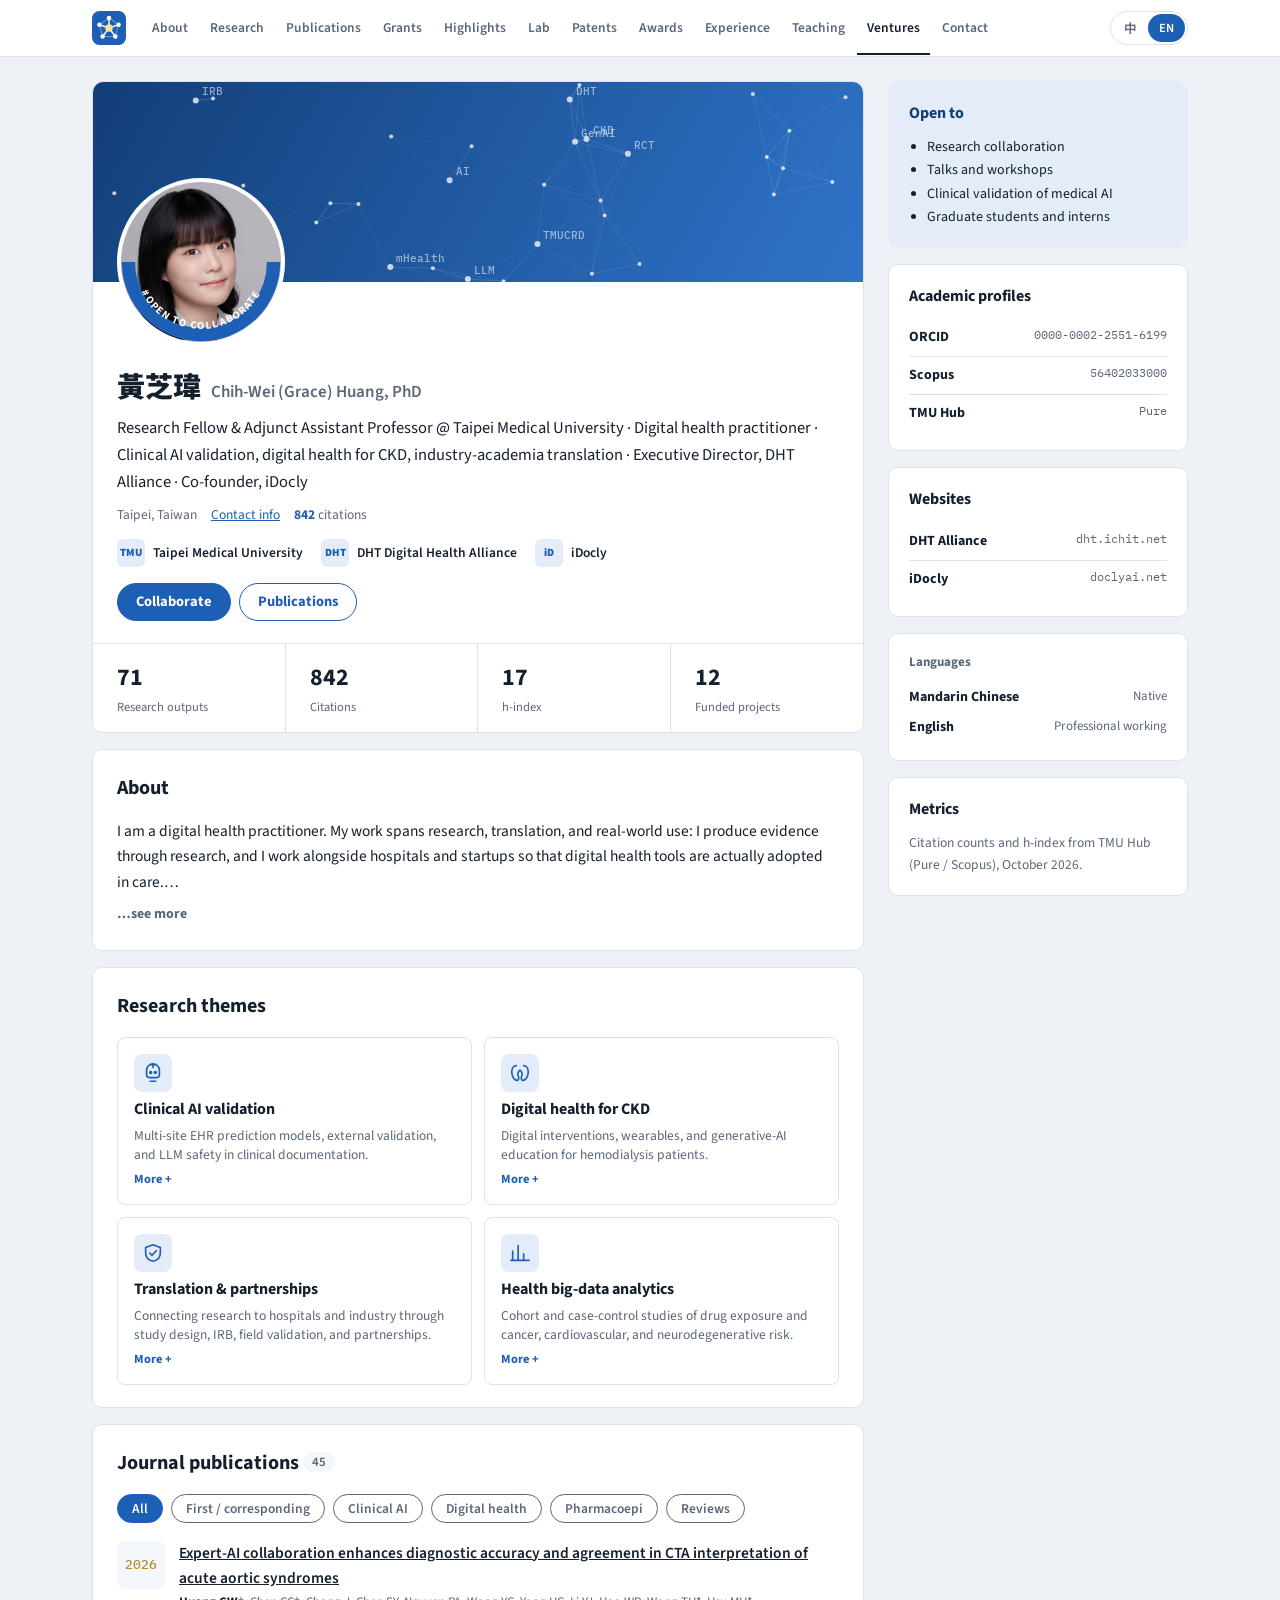
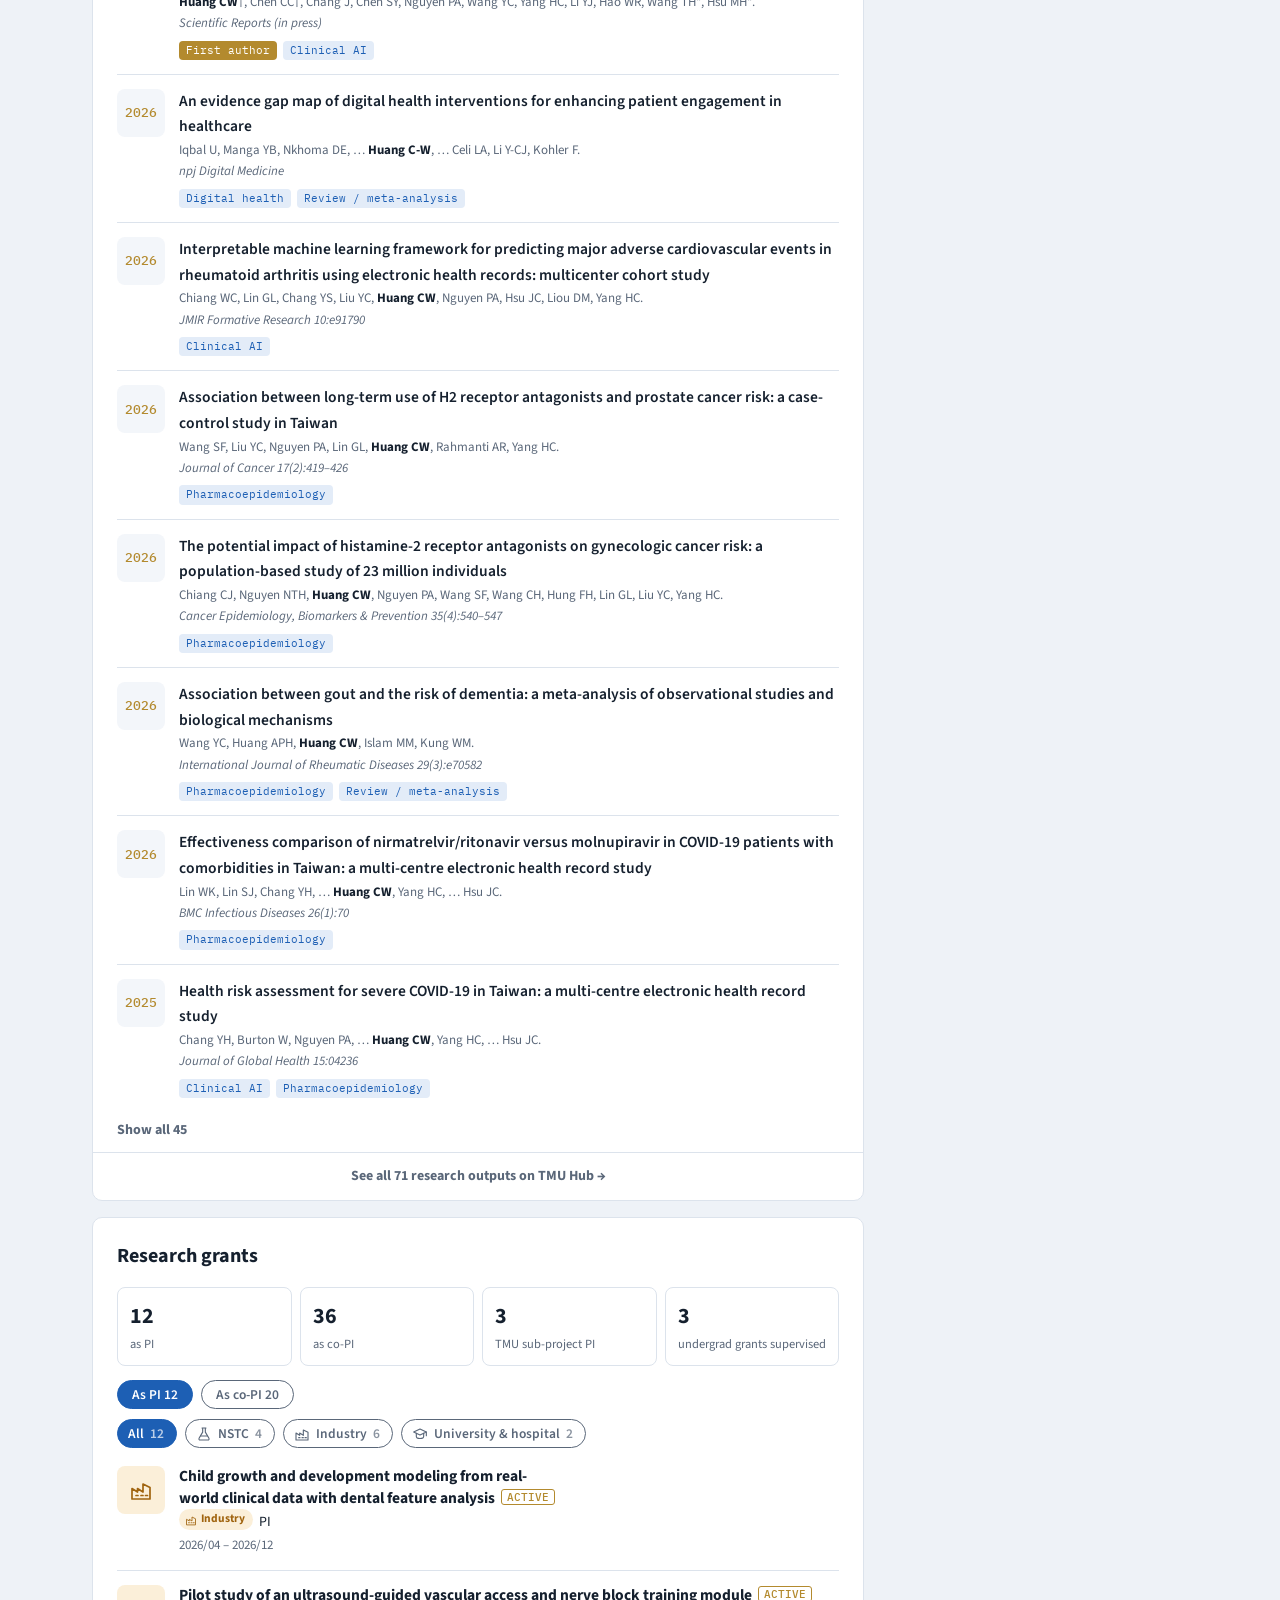
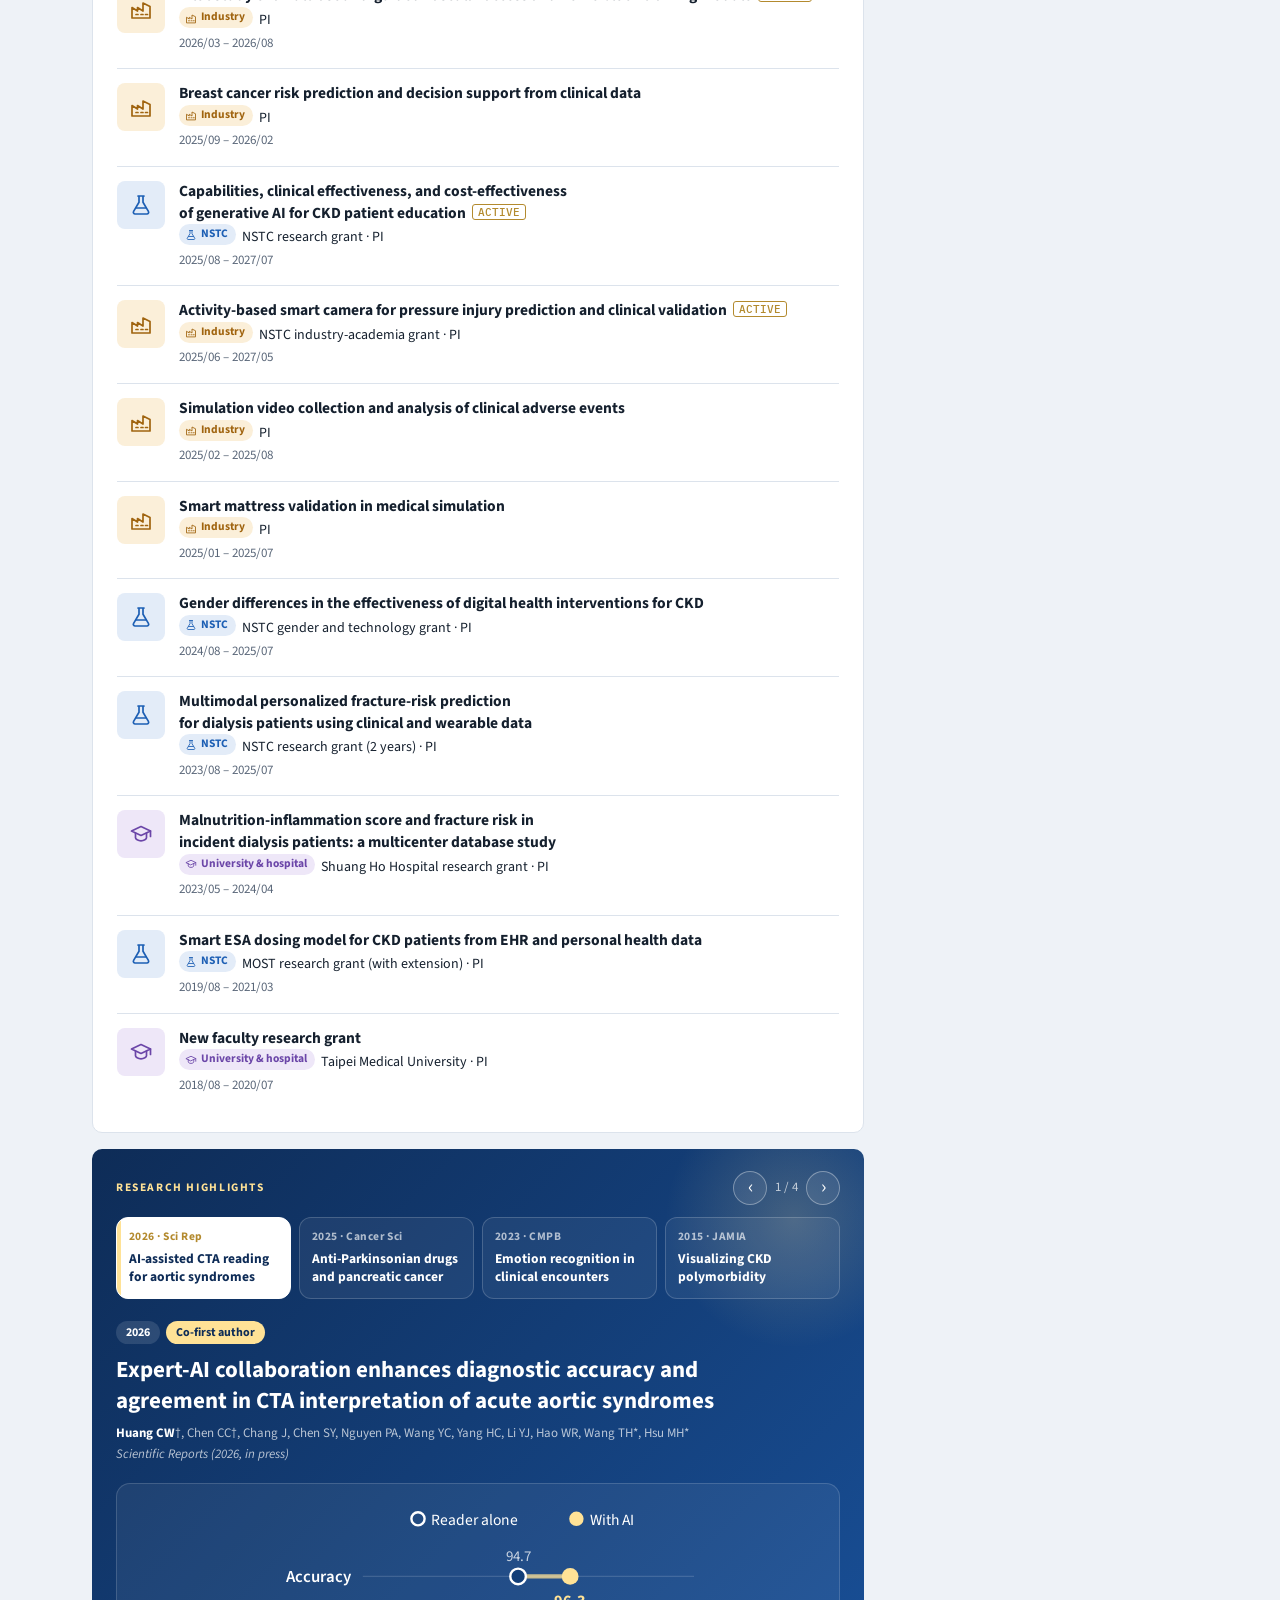
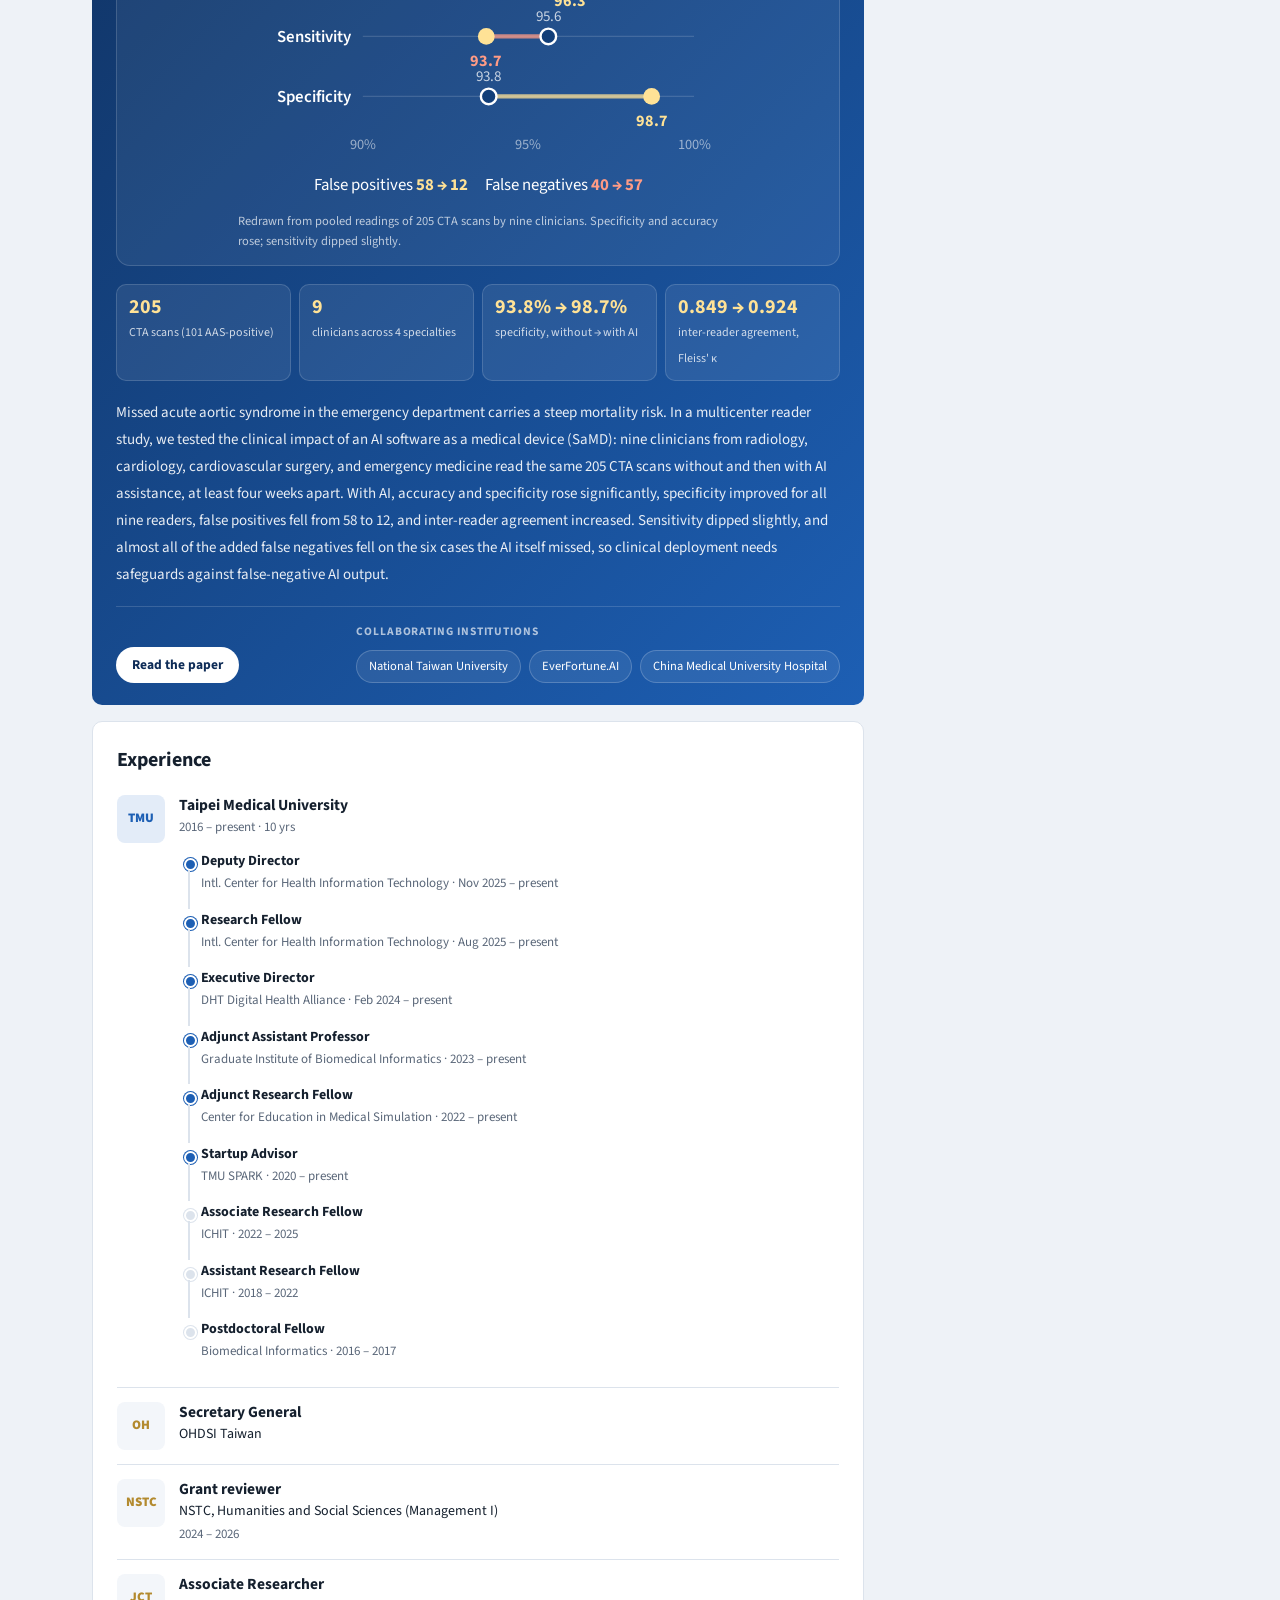
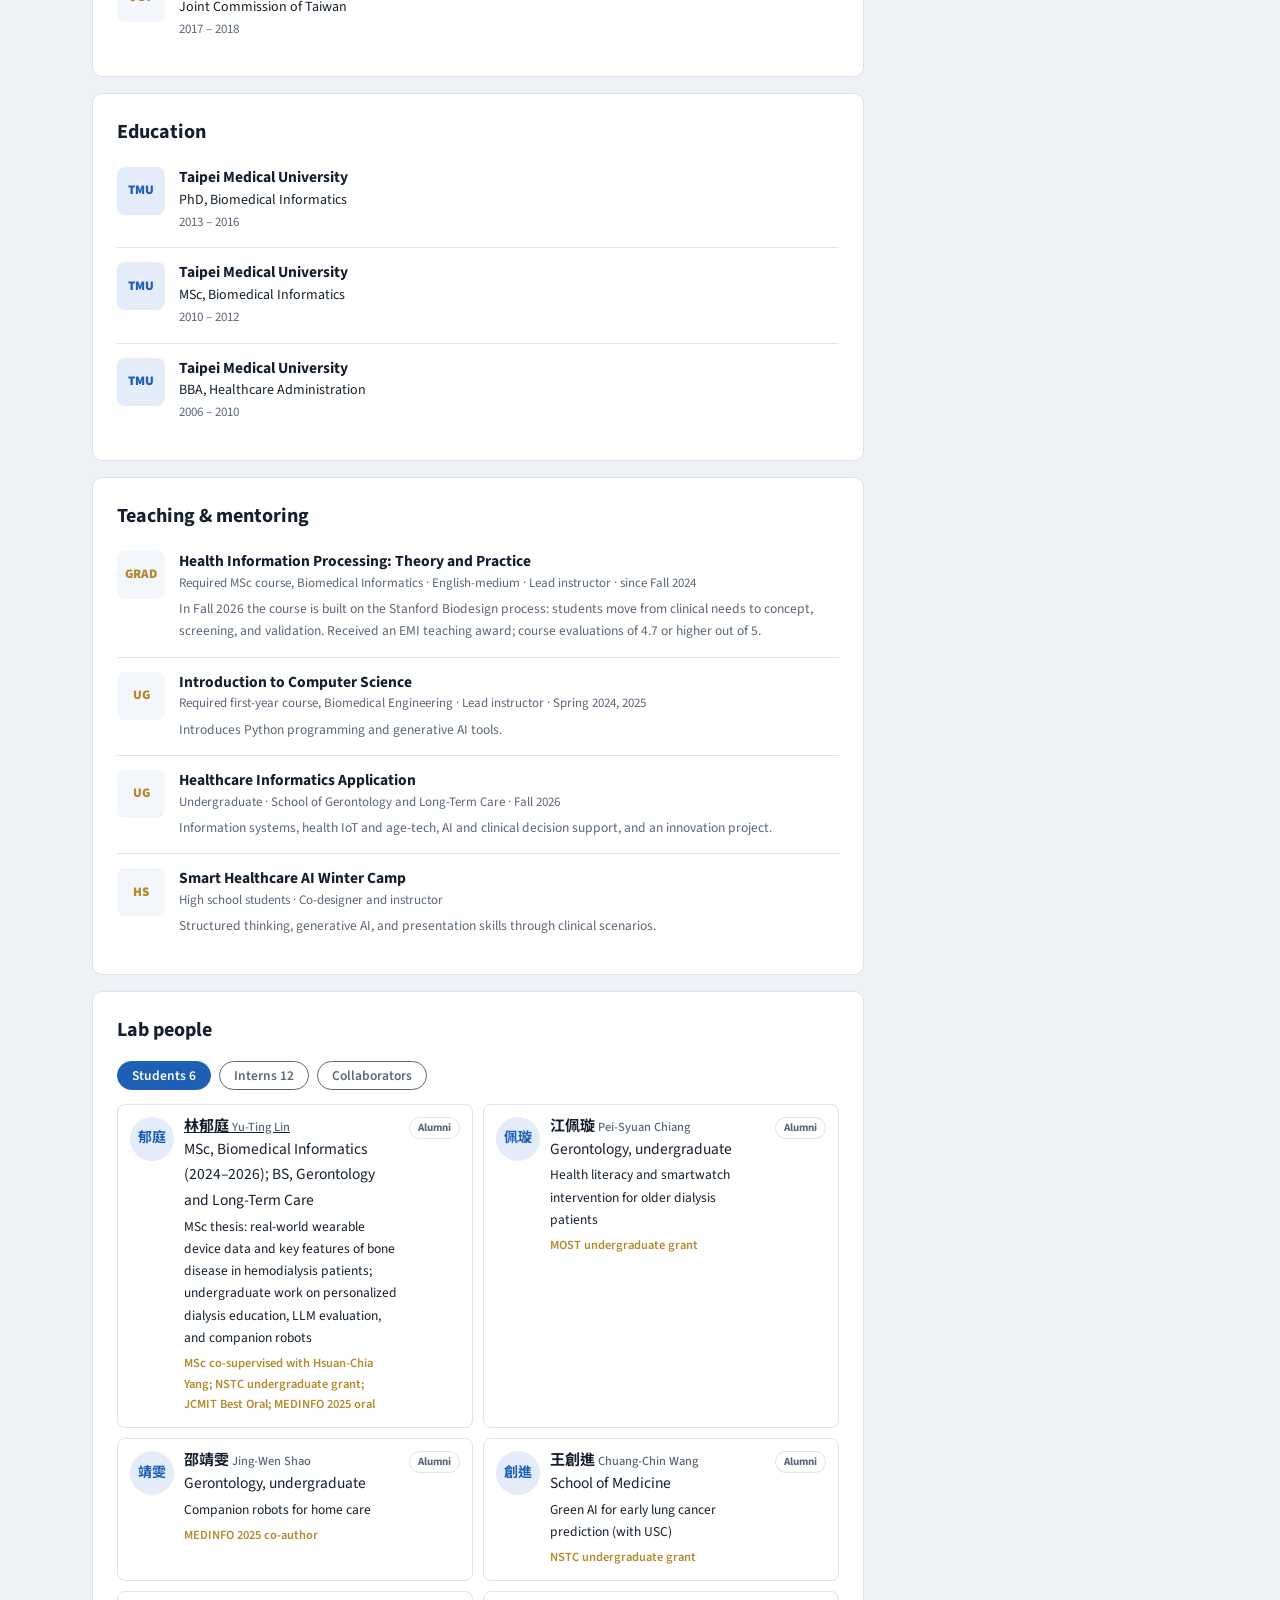
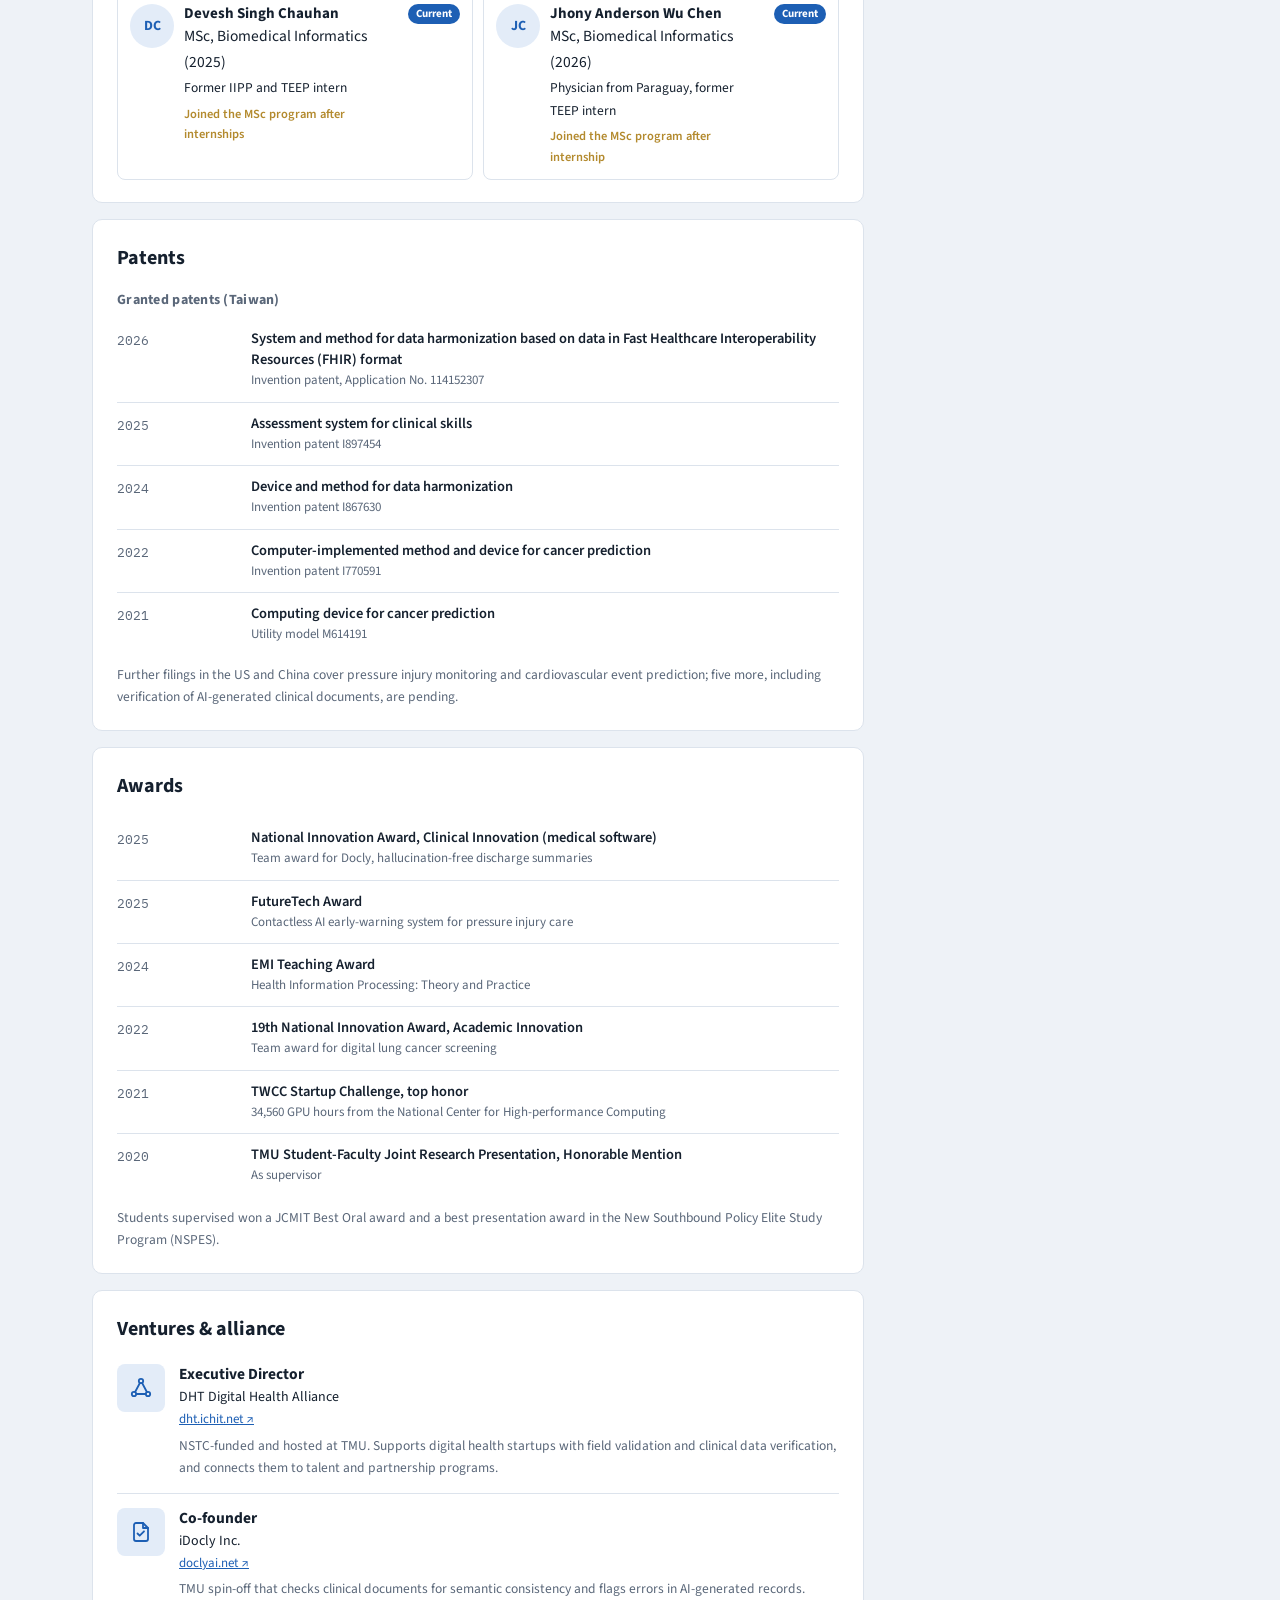
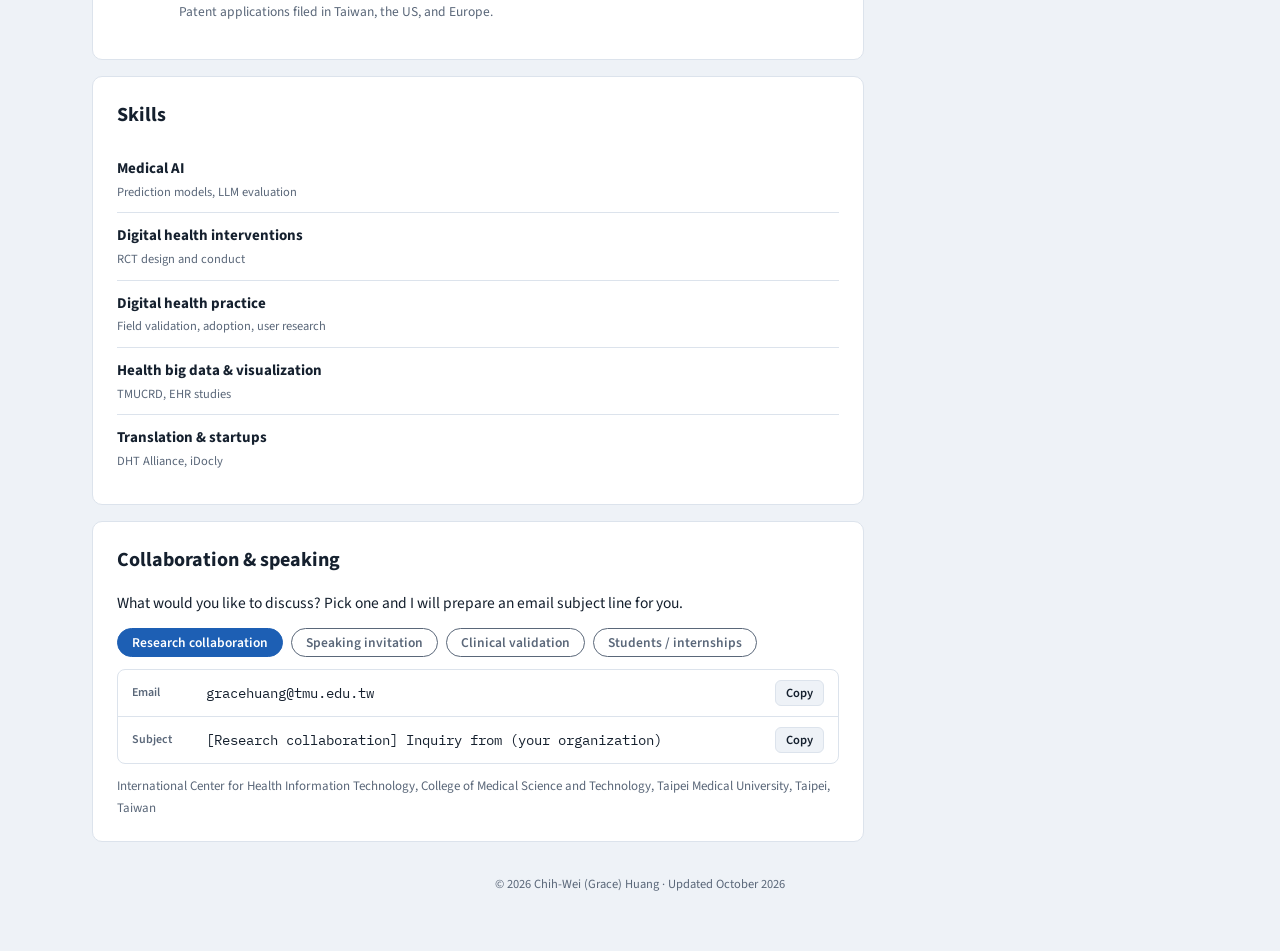
==== commit d520b825: "Teaching: merge Biodesign into Health Information Processing course Co-Authored-By: Claude Opus 5.5 " ====
--- a/index.html
+++ b/index.html
@@ -404,8 +404,8 @@
   <section class="card" id="about">
     <h2><span class="zh">關於</span><span class="en">About</span></h2>
     <div class="about-text clamp" id="aboutText">
-      <p class="zh">我是一位數位健康實踐者（digital health practitioner）。我的工作橫跨研究、轉譯與實際落地：做研究產生證據，也走進醫院和新創團隊，讓數位健康工具真正被用起來。<br><br>研究上，我以臺北醫學大學臨床研究資料庫（TMUCRD）為基礎，這個資料庫涵蓋北醫附醫、萬芳、雙和三院的長期電子病歷。主要方向包括臨床 AI 驗證方法學、慢性腎臟病與血液透析族群的數位健康介入（含隨機對照試驗與生成式 AI 衛教），以及藥物流行病學與醫療大數據分析。<br><br>實踐上，我擔任 DHT 數位健康新創轉譯產學聯盟執行長，協助新創進行場域驗證與臨床資料驗證，也共同創辦了醫療 AI 新創愛達特力 iDocly。教學上，我在研究所開設 Biodesign 醫療創新課程，並指導研究生與國內外實習生。</p>
-      <p class="en">I am a digital health practitioner. My work spans research, translation, and real-world use: I produce evidence through research, and I work alongside hospitals and startups so that digital health tools are actually adopted in care.<br><br>On the research side, I build on the TMU Clinical Research Database (TMUCRD), which links longitudinal EHR data across three affiliated hospitals. My work covers clinical AI validation methodology, digital health interventions for chronic kidney disease and hemodialysis (including randomized trials and generative-AI patient education), and pharmacoepidemiology with health big data.<br><br>On the practice side, I serve as Executive Director of the DHT Digital Health Alliance, supporting startups with field validation and clinical data verification, and I co-founded the medical AI startup iDocly. I also teach a graduate Biodesign innovation course and mentor graduate students and interns from Taiwan and abroad.</p>
+      <p class="zh">我是一位數位健康實踐者（digital health practitioner）。我的工作橫跨研究、轉譯與實際落地：做研究產生證據，也走進醫院和新創團隊，讓數位健康工具真正被用起來。<br><br>研究上，我以臺北醫學大學臨床研究資料庫（TMUCRD）為基礎，這個資料庫涵蓋北醫附醫、萬芳、雙和三院的長期電子病歷。主要方向包括臨床 AI 驗證方法學、慢性腎臟病與血液透析族群的數位健康介入（含隨機對照試驗與生成式 AI 衛教），以及藥物流行病學與醫療大數據分析。<br><br>實踐上，我擔任 DHT 數位健康新創轉譯產學聯盟執行長，協助新創進行場域驗證與臨床資料驗證，也共同創辦了醫療 AI 新創愛達特力 iDocly。教學上，我在醫學資訊研究所主授必修課「醫療資訊處理理論與實作」，以 Biodesign 醫療創新方法學帶學生從臨床需求出發，並指導研究生與國內外實習生。</p>
+      <p class="en">I am a digital health practitioner. My work spans research, translation, and real-world use: I produce evidence through research, and I work alongside hospitals and startups so that digital health tools are actually adopted in care.<br><br>On the research side, I build on the TMU Clinical Research Database (TMUCRD), which links longitudinal EHR data across three affiliated hospitals. My work covers clinical AI validation methodology, digital health interventions for chronic kidney disease and hemodialysis (including randomized trials and generative-AI patient education), and pharmacoepidemiology with health big data.<br><br>On the practice side, I serve as Executive Director of the DHT Digital Health Alliance, supporting startups with field validation and clinical data verification, and I co-founded the medical AI startup iDocly. I also lead the required graduate course Health Information Processing: Theory and Practice, built on the Biodesign innovation process, and mentor graduate students and interns from Taiwan and abroad.</p>
     </div>
     <button class="more-btn" type="button" id="aboutMore" aria-expanded="false" aria-controls="aboutText"><span class="zh">…看更多</span><span class="en">…see more</span></button>
   </section>
@@ -661,8 +661,8 @@
  tw.appendChild(b);});
 
 /* ===== data layer: Google Sheets with built-in fallback ===== */
-var SHEETS={publications:'1vbjrNzRpi3qhapkTmFFYk47YF_Kssg89lForhz2jMgk',grants:'1Tj0cqeMRILDfgWZjcLGkzg60TJtsO3k5HQrWaR_JSBo',people:'1WQFUKXzUzACoc_eDU_CL4op96mSH3C0STfLv4QZhPGM',gallery:'1CcztBZxq0BYeyPrHtn_5hAdr6L0Sm2vEWRkXtxAZkkQ',highlights:'1cz_DVwJjkbBB7U8LsKa4A4nzS9sMOw49wddzuNRZDKo',collaborators:'1Nr8Un-70xdwUgcGpq_Rt4dx6iMJOVsIYsLjiLqdF-XM',partners:'1zwVlpC-vG7xYWrzfySEWwR6M5_-ovyKZOHvWOKWK2rA',patents:'1pSDVQc19GLZM6HAPWzJ5MPSRkG2qQaV4I7PH2iTVMUo',awards:'1eNq9DlfQcIPM39hivEY2ah8haW0l1Lt4XhhhGrCena0',teaching:'1xwD0ppbPTQS2DbEk-MYVz1YOFeZr95kP_6CjGi7oBx4',stats:'17VX8YV_4SEzTW_Sz3eQYeGOkN5AmD97NJ4tfS3qqbZM'};
-var DATA={"publications":[{"show":"Y","year":"2026","title":"Expert-AI collaboration enhances diagnostic accuracy and agreement in CTA interpretation of acute aortic syndromes","authors":"**Huang CW**†, Chen CC†, Chang J, Chen SY, Nguyen PA, Wang YC, Yang HC, Li YJ, Hao WR, Wang TH*, Hsu MH*.","journal":"Scientific Reports (in press)","role":"first","tags":"ai","link":"https://doi.org/10.1038/s41598-026-68474-x"},{"show":"Y","year":"2026","title":"An evidence gap map of digital health interventions for enhancing patient engagement in healthcare","authors":"Iqbal U, Manga YB, Nkhoma DE, … **Huang C-W**, … Celi LA, Li Y-CJ, Kohler F.","journal":"npj Digital Medicine","role":"","tags":"dh;rev","link":""},{"show":"Y","year":"2026","title":"Interpretable machine learning framework for predicting major adverse cardiovascular events in rheumatoid arthritis using electronic health records: multicenter cohort study","authors":"Chiang WC, Lin GL, Chang YS, Liu YC, **Huang CW**, Nguyen PA, Hsu JC, Liou DM, Yang HC.","journal":"JMIR Formative Research 10:e91790","role":"","tags":"ai","link":""},{"show":"Y","year":"2026","title":"Association between long-term use of H2 receptor antagonists and prostate cancer risk: a case-control study in Taiwan","authors":"Wang SF, Liu YC, Nguyen PA, Lin GL, **Huang CW**, Rahmanti AR, Yang HC.","journal":"Journal of Cancer 17(2):419–426","role":"","tags":"epi","link":""},{"show":"Y","year":"2026","title":"The potential impact of histamine-2 receptor antagonists on gynecologic cancer risk: a population-based study of 23 million individuals","authors":"Chiang CJ, Nguyen NTH, **Huang CW**, Nguyen PA, Wang SF, Wang CH, Hung FH, Lin GL, Liu YC, Yang HC.","journal":"Cancer Epidemiology, Biomarkers & Prevention 35(4):540–547","role":"","tags":"epi","link":""},{"show":"Y","year":"2026","title":"Association between gout and the risk of dementia: a meta-analysis of observational studies and biological mechanisms","authors":"Wang YC, Huang APH, **Huang CW**, Islam MM, Kung WM.","journal":"International Journal of Rheumatic Diseases 29(3):e70582","role":"","tags":"epi;rev","link":""},{"show":"Y","year":"2026","title":"Effectiveness comparison of nirmatrelvir/ritonavir versus molnupiravir in COVID-19 patients with comorbidities in Taiwan: a multi-centre electronic health record study","authors":"Lin WK, Lin SJ, Chang YH, … **Huang CW**, Yang HC, … Hsu JC.","journal":"BMC Infectious Diseases 26(1):70","role":"","tags":"epi","link":""},{"show":"Y","year":"2025","title":"Health risk assessment for severe COVID-19 in Taiwan: a multi-centre electronic health record study","authors":"Chang YH, Burton W, Nguyen PA, … **Huang CW**, Yang HC, … Hsu JC.","journal":"Journal of Global Health 15:04236","role":"","tags":"ai;epi","link":""},{"show":"Y","year":"2025","title":"Enhancing chronic diabetes care with companion robots in rural Taiwan","authors":"Lin YT, Chiu HL, Shao JW, Yang HC, **Huang CW***.","journal":"Studies in Health Technology and Informatics 329:1084–1088 (MEDINFO 2025)","role":"corresponding","tags":"dh","link":""},{"show":"Y","year":"2025","title":"Personalized prediction of chronic kidney disease progression in patients with CKD stages 3–5: a multicenter study using the machine learning approach","authors":"Duong TT, Nguyen MT, Liao CT, Le NH, Phan TP, **Huang CW**, Hsu JC, Nguyen APA.","journal":"Studies in Health Technology and Informatics 329:1165–1169 (MEDINFO 2025)","role":"","tags":"ai","link":""},{"show":"Y","year":"2025","title":"Real-world data on the associations of tricyclic antidepressants and selective serotonin reuptake inhibitors with gynecologic cancer risk","authors":"Wang CH†, **Huang CW**†, Nguyen NTH, Lin MC, Nguyen PA, Islam MM, Chien SC, Yang HC.","journal":"Cancers","role":"first","tags":"epi","link":""},{"show":"Y","year":"2025","title":"The protective role of anti-Parkinsonian drugs in pancreatic cancer risk: a comprehensive case-control study in Taiwan","authors":"Yang HC, Chou WC, Nguyen PA, Nguyen NTH, Nguyen TP, Wang CH, Hsu JC, Lin MC, **Huang CW***.","journal":"Cancer Science","role":"corresponding","tags":"epi","link":""},{"show":"Y","year":"2025","title":"Validating nonverbal cues for assessing physician empathy in telemedicine: a Delphi study","authors":"Rahmanti AR, Yang HC, **Huang CW**, Huang CT, Lazuardi L, Lin CW, Li YJ.","journal":"Medical Education Online","role":"","tags":"dh","link":""},{"show":"Y","year":"2024","title":"Early detection of dementia in type 2 diabetes population: predictive analytics using machine learning approach","authors":"Phuc TP, Nguyen PA, Nguyen NN, … **Huang CW**, Yang HC, … Hsu JC.","journal":"Journal of Medical Internet Research","role":"","tags":"ai","link":""},{"show":"Y","year":"2024","title":"Comprehensive evaluation of the cardiovascular protective effects of SGLT2 inhibitors in patients with advanced chronic kidney disease: a real-world evidence","authors":"Shiao CC, Chiu CW, Chang YM, … **Huang CW**, … Hsu JC.","journal":"American Journal of Nephrology","role":"","tags":"epi","link":""},{"show":"Y","year":"2024","title":"Evaluating the effectiveness of a novel personalized health education approach for hemodialysis patients: a four-week study using a widely-used communication app in Taiwan","authors":"Lin YT, Zheng CM, Hung KC, Yang HC, Zheng ML, **Huang CW***.","journal":"Studies in Health Technology and Informatics (MIE 2024)","role":"corresponding","tags":"dh","link":""},{"show":"Y","year":"2024","title":"利用爬蟲建立慢性腎病衛教資料庫的成效評估","authors":"林郁庭、鄭彩梅、洪國欽、鄭美玲、**黃芝瑋***","journal":"醫療資訊雜誌 33(3):31–41","role":"corresponding","tags":"dh","link":""},{"show":"Y","year":"2024","title":"Taipei Medical University Clinical Research Database: a collaborative hospital EHR database aligned with international common data standards","authors":"Nguyen PA, Hsu MH, Chang TH, Yang HC, **Huang CW**, Liao CT, Lu CY, Hsu JC.","journal":"BMJ Health & Care Informatics 31(1):e100890","role":"","tags":"ai","link":""},{"show":"Y","year":"2024","title":"Personalised prediction of maintenance dialysis initiation in patients with chronic kidney disease stages 3–5: a multicentre study using the machine learning approach","authors":"Hoang AT, Nguyen PA, Phan TP, … **Huang CW**, Iqbal U, … Liao CT.","journal":"BMJ Health & Care Informatics 31(1):e100893","role":"","tags":"ai","link":""},{"show":"Y","year":"2024","title":"The effect of social robots on depression and loneliness for older residents in long-term care facilities: a meta-analysis of randomized controlled trials","authors":"Yen HY, **Huang CW**, Chiu HL, Jin G.","journal":"Journal of the American Medical Directors Association","role":"","tags":"dh;rev","link":""},{"show":"Y","year":"2024","title":"A novel Multi-Level Refined (MLR) knowledge graph design and chatbot system for healthcare applications","authors":"Hsueh HC, Chien SC, **Huang CW**, Yang HC, Iqbal U, Lin LF, Jian WS.","journal":"PLoS One 19(1):e0296939","role":"","tags":"ai","link":""},{"show":"Y","year":"2024","title":"Unveiling the future of COVID-19 patient care: groundbreaking prediction models for severe outcomes or mortality in hospitalized cases","authors":"Hien NTK, Tsai FJ, Chang YH, … **Huang CW**, Yang HC, Hsu JC.","journal":"Frontiers in Medicine 10:1289968","role":"","tags":"ai","link":""},{"show":"Y","year":"2024","title":"Speech emotion recognition applied to real-world medical consultation","authors":"Huang CT, **Huang CW**, Yang HC, Li YJ.","journal":"Studies in Health Technology and Informatics 310:1121–1125","role":"","tags":"ai","link":""},{"show":"Y","year":"2024","title":"Facial mimicry and doctor-patient satisfaction: the feasibility of artificial empathy in a clinical video data","authors":"Rahmanti AR, **Huang CW**, Muhtar MS, Yang HC, Li YJ.","journal":"Studies in Health Technology and Informatics 310:1116–1120","role":"","tags":"ai","link":""},{"show":"Y","year":"2023","title":"Social companion robots for alleviating depression and loneliness in institutional older adults","authors":"Yen HY, **Huang CW**, Chiu HL, Jin G.","journal":"Psychiatry Research 328:115425","role":"","tags":"dh","link":""},{"show":"Y","year":"2023","title":"Emotion recognition in doctor-patient interactions from real-world clinical video database: initial development of artificial empathy","authors":"**Huang CW**, Wu BCY, Nguyen PA, Wang HH, Kao CC, Lee PC, Rahmanti AR, Hsu JC, Yang HC, Li YJ.","journal":"Computer Methods and Programs in Biomedicine 233:107480","role":"first","tags":"ai","link":""},{"show":"Y","year":"2023","title":"Crowdsource authoring as a tool for enhancing the quality of competency assessments in healthcare professions","authors":"Lin CW, Clinciu DL, Salcedo D, **Huang CW**, Kang EYN, Li YJ.","journal":"PLoS One","role":"","tags":"dh","link":""},{"show":"Y","year":"2023","title":"Renin-angiotensin-aldosterone system inhibitors and development of gynecologic cancers: a 23 million individual population-based study","authors":"Nguyen NTH, Nguyen PA, **Huang CW**, … Yang HC.","journal":"International Journal of Molecular Sciences 24(4):3814","role":"","tags":"epi","link":""},{"show":"Y","year":"2022","title":"Association between proton pump inhibitor use and the risk of female cancers: a nested case-control study of 23 million individuals","authors":"Nguyen NTH, **Huang CW**, Wang CH, … Yang HC.","journal":"Cancers 14(24):6083","role":"","tags":"epi","link":""},{"show":"Y","year":"2022","title":"Proton pump inhibitor use and risk of gastric cancer: current evidence from epidemiological studies and critical appraisal","authors":"Poly TN, Lin MC, Syed-Abdul S, **Huang CW**, Yang HC, Li YJ.","journal":"Cancers 14(13):3052","role":"","tags":"epi;rev","link":""},{"show":"Y","year":"2022","title":"Using artificial intelligence for the early detection of micro-progression of pressure injuries in hospitalized patients: a preliminary nursing perspective evaluation","authors":"Wu SC, Li YJ, Chen HL, Ku ML, Yu YC, Nguyen PA, **Huang CW**.","journal":"Studies in Health Technology and Informatics 290:1016–1017","role":"","tags":"ai","link":""},{"show":"Y","year":"2022","title":"mHealth research for weight loss, physical activity, and sedentary behavior: a bibliometric analysis","authors":"Wu CC, Islam MM, **Huang CW**, Wang YC, Kung WM, Weng YC, Su CH.","journal":"Journal of Medical Internet Research 24(5):e35747","role":"","tags":"dh;rev","link":""},{"show":"Y","year":"2022","title":"A consistency model for identifying the effects of n-3 and n-6 fatty acids on lipoproteins in dialysis patients","authors":"Chang KY, Chen YC, Yeh SC, Kao CC, Cheng CY, Kang YN, **Huang CW***.","journal":"Nutrients 14(6):1250","role":"corresponding","tags":"rev","link":""},{"show":"Y","year":"2022","title":"How can research on artificial empathy be enhanced by applying deepfakes?","authors":"Yang HC, Rahmanti AR, **Huang CW***, Li YC*.","journal":"Journal of Medical Internet Research 24(3):e29506","role":"corresponding","tags":"ai","link":""},{"show":"Y","year":"2022","title":"Chemopreventive effects of concomitant or individual use of statins, aspirin, metformin, and angiotensin drugs: a study using claims data of 23 million individuals","authors":"Wang CH, **Huang CW**†, Nguyen PA†, Lin MC, Yeh CY, Islam MM, Rahmanti AR, Yang HC.","journal":"Cancers 14(5):1211","role":"first","tags":"epi","link":""},{"show":"Y","year":"2021","title":"Predicting hepatocellular carcinoma with minimal features from electronic health records: development of a deep learning model","authors":"Liang CW, Yang HC, Islam MM, Nguyen PA, Feng YT, Hou ZY, **Huang CW**, Poly TN, Li YC.","journal":"JMIR Cancer 7(4):e19812","role":"","tags":"ai","link":""},{"show":"Y","year":"2021","title":"Improved diagnosis-medication association mining to reduce pseudo-associations","authors":"Wang CH, Nguyen PA, Li YCJ, Islam MM, Poly TN, Tran QV, **Huang CW**, Yang HC.","journal":"Computer Methods and Programs in Biomedicine 207","role":"","tags":"epi","link":""},{"show":"Y","year":"2021","title":"Development of a web-based system for exploring cancer risk with long-term use of drugs: logistic regression approach","authors":"Yang HC, Islam MM, Nguyen PA, Wang CH, Poly TN, **Huang CW**, Li YCJ.","journal":"JMIR Public Health and Surveillance 7(2):e21401","role":"","tags":"epi","link":""},{"show":"Y","year":"2020","title":"An innovative scoring system for predicting major adverse cardiac events in patients with chest pain based on machine learning","authors":"Wu CC, Hsu WD, Wang YC, Kung WM, Tzeng IS, **Huang CW**, Huang CY, Li YC.","journal":"IEEE Access 8:124076–124083","role":"","tags":"ai","link":""},{"show":"Y","year":"2020","title":"Statins use and its impact in EGFR-TKIs resistance to prolong the survival of lung cancer patients: a cancer registry cohort study in Taiwan","authors":"Nguyen PA, Chang CC, Galvin CJ, Wang YC, An SY, **Huang CW**, Wang YH, Hsu MH, Li YCJ, Yang HC.","journal":"Cancer Science","role":"","tags":"epi","link":""},{"show":"Y","year":"2020","title":"Meta-analysis of proton pump inhibitors induced risk of community-acquired pneumonia","authors":"Nguyen PA, Islam M, Galvin CJ, Chang CC, An SY, Yang HC, **Huang CW**, Li YC, Iqbal U.","journal":"International Journal for Quality in Health Care 32(5):292–299","role":"","tags":"epi;rev","link":""},{"show":"Y","year":"2019","title":"Scaling up knowledge sharing to speed up quality improvement in healthcare organizations","authors":"**Huang CW**, Chin YP, Li YC.","journal":"International Journal for Quality in Health Care 31(9):655–656","role":"first","tags":"dh","link":""},{"show":"Y","year":"2019","title":"Opportunities and challenges in Taiwan for implementing the learning health system","authors":"Wu CY, **Huang CW**, Yang HC, Li YC.","journal":"International Journal for Quality in Health Care","role":"","tags":"dh","link":""},{"show":"Y","year":"2018","title":"Learning from errors for continuously improving patient safety","authors":"**Huang CW**, Iqbal U, Li YC.","journal":"","role":"first","tags":"dh","link":""},{"show":"Y","year":"2015","title":"A novel tool for visualizing chronic kidney disease associated polymorbidity: a 13-year cohort study in Taiwan","authors":"**Huang CW**, Syed-Abdul S, Jian WS, Iqbal U, Nguyen PA, Lee P, Lin SH, Hsu WD, Wu MS, Wang CF, Ma KL, Li YC.","journal":"Journal of the American Medical Informatics Association 22(2):290–298","role":"first","tags":"dh","link":"https://doi.org/10.1093/jamia/ocu044"}],"grants":[{"show":"Y","role":"PI","period":"2026/04 – 2026/12","title_zh":"基於臨床真實世界資料之兒童成長發展模型建構與牙科特徵增益分析研究","title_en":"Child growth and development modeling from real-world clinical data with dental feature analysis","funder_zh":"產學合作","funder_en":"Industry-academia","badge":"IND","active":"Y","type":"industry"},{"show":"Y","role":"PI","period":"2026/03 – 2026/08","title_zh":"超音波導引血管進入及神經阻斷訓練模組開發之前導研究","title_en":"Pilot study of an ultrasound-guided vascular access and nerve block training module","funder_zh":"產學合作","funder_en":"Industry-academia","badge":"IND","active":"Y","type":"industry"},{"show":"Y","role":"PI","period":"2025/09 – 2026/02","title_zh":"臨床數據驅動之乳癌風險預測與決策支援工具開發","title_en":"Breast cancer risk prediction and decision support from clinical data","funder_zh":"產學合作","funder_en":"Industry-academia","badge":"IND","active":"","type":"industry"},{"show":"Y","role":"PI","period":"2025/08 – 2027/07","title_zh":"運用生成式人工智慧於慢性腎臟病衛教之能力、臨床效能與成本效益評估","title_en":"Capabilities, clinical effectiveness, and cost-effectiveness of generative AI for CKD patient education","funder_zh":"國科會專題研究計畫","funder_en":"NSTC research grant","badge":"NSTC","active":"Y","type":"nstc"},{"show":"Y","role":"PI","period":"2025/06 – 2027/05","title_zh":"以活動為基礎之壓傷預測智慧鏡頭與臨床驗證應用計畫","title_en":"Activity-based smart camera for pressure injury prediction and clinical validation","funder_zh":"國科會產學合作計畫","funder_en":"NSTC industry-academia grant","badge":"NSTC","active":"Y","type":"industry"},{"show":"Y","role":"PI","period":"2025/02 – 2025/08","title_zh":"臨床不良事件醫學模擬影像收案與分析","title_en":"Simulation video collection and analysis of clinical adverse events","funder_zh":"產學合作","funder_en":"Industry-academia","badge":"IND","active":"","type":"industry"},{"show":"Y","role":"PI","period":"2025/01 – 2025/07","title_zh":"智慧床墊醫學模擬收案與分析","title_en":"Smart mattress validation in medical simulation","funder_zh":"產學合作","funder_en":"Industry-academia","badge":"IND","active":"","type":"industry"},{"show":"Y","role":"PI","period":"2024/08 – 2025/07","title_zh":"性別差異對數位健康介入效果的影響：慢性腎臟病患者的預後評估","title_en":"Gender differences in the effectiveness of digital health interventions for CKD","funder_zh":"國科會性別與科技研究計畫","funder_en":"NSTC gender and technology grant","badge":"NSTC","active":"","type":"nstc"},{"show":"Y","role":"PI","period":"2023/08 – 2025/07","title_zh":"利用臨床表型與穿戴式生理量測資料建立多模態透析病人個人化骨鬆骨折風險預測模型","title_en":"Multimodal personalized fracture-risk prediction for dialysis patients using clinical and wearable data","funder_zh":"國科會專題研究計畫（兩年）","funder_en":"NSTC research grant (2 years)","badge":"NSTC","active":"","type":"nstc"},{"show":"Y","role":"PI","period":"2023/05 – 2024/04","title_zh":"營養不良－發炎複合症分數（MICS）對不同副甲狀腺素初次透析患者骨折的影響：多中心數據庫研究","title_en":"Malnutrition-inflammation score and fracture risk in incident dialysis patients: a multicenter database study","funder_zh":"雙和醫院特色研究計畫","funder_en":"Shuang Ho Hospital research grant","badge":"SH","active":"","type":"inst"},{"show":"Y","role":"PI","period":"2019/08 – 2021/03","title_zh":"利用電子病歷與個人健康資訊建構慢性腎臟病人之紅血球生成刺激劑智慧給藥模型","title_en":"Smart ESA dosing model for CKD patients from EHR and personal health data","funder_zh":"科技部專題研究計畫（含延續）","funder_en":"MOST research grant (with extension)","badge":"MOST","active":"","type":"nstc"},{"show":"Y","role":"PI","period":"2018/08 – 2020/07","title_zh":"新聘教師研究補助","title_en":"New faculty research grant","funder_zh":"臺北醫學大學","funder_en":"Taipei Medical University","badge":"TMU","active":"","type":"inst"},{"show":"Y","role":"Co-PI","period":"2024/02 – 2027/01","title_zh":"數位健康新創轉譯產學聯盟（1/3 至 3/3）","title_en":"DHT Digital Health Alliance (years 1–3)","funder_zh":"國科會產學技術聯盟","funder_en":"NSTC","badge":"","active":"","type":"industry"},{"show":"Y","role":"Co-PI","period":"2025/12 – 2026/12","title_zh":"建構白沙屯媽祖繞境行動醫療照護系統之研究","title_en":"Mobile emergency care system for the Baishatun Mazu pilgrimage","funder_zh":"衛生福利部","funder_en":"MOHW","badge":"","active":"","type":"gov"},{"show":"Y","role":"Co-PI","period":"2025/08 – 2026/07","title_zh":"結合機器學習和前瞻性臨床研究的腫瘤腎病學新方法","title_en":"Machine learning and prospective research in onco-nephrology","funder_zh":"國科會","funder_en":"NSTC","badge":"","active":"","type":"nstc"},{"show":"Y","role":"Co-PI","period":"2025/08 – 2026/07","title_zh":"虛擬 OSCE 考官：賦能學生，助力教師","title_en":"Virtual OSCE examiner","funder_zh":"國科會","funder_en":"NSTC","badge":"","active":"","type":"nstc"},{"show":"Y","role":"Co-PI","period":"2025/08 – 2026/07","title_zh":"模擬教案圖書館：人機協作之醫學模擬教案智能生成平台","title_en":"AI-assisted medical simulation scenario library","funder_zh":"國科會","funder_en":"NSTC","badge":"","active":"","type":"nstc"},{"show":"Y","role":"Co-PI","period":"2025/08 – 2026/07","title_zh":"護理紀錄生成摘要內容之正確性與臨床實用性評估","title_en":"Accuracy and usefulness of AI-generated nursing record summaries","funder_zh":"雙和醫院","funder_en":"Shuang Ho Hospital","badge":"","active":"","type":"inst"},{"show":"Y","role":"Co-PI","period":"2025/08 – 2026/07","title_zh":"以數位健康轉譯為核心之女性 STEM 跨域育成計畫","title_en":"Women in STEM through digital health translation","funder_zh":"教育部","funder_en":"Ministry of Education","badge":"","active":"","type":"gov"},{"show":"Y","role":"Co-PI","period":"2025/01 – 2026/04","title_zh":"臨床深度推論之醫療專用大型語言模型開發及商業化服務計畫","title_en":"Clinical-reasoning medical LLM development and commercialization","funder_zh":"經濟部學界科專","funder_en":"Ministry of Economic Affairs","badge":"","active":"","type":"gov"},{"show":"Y","role":"Co-PI","period":"2024/08 – 2026/07","title_zh":"以針對性風險降低策略為年輕世代提供個性化之健康賦權","title_en":"Personalized health empowerment for young people","funder_zh":"國科會","funder_en":"NSTC","badge":"","active":"","type":"nstc"},{"show":"Y","role":"Co-PI","period":"2024/07 – 2026/06","title_zh":"開發 ICU 腦損傷病人意識監測及預後決策支援系統","title_en":"ICU consciousness monitoring and prognosis support for brain injury","funder_zh":"國科會","funder_en":"NSTC","badge":"","active":"","type":"nstc"},{"show":"Y","role":"Co-PI","period":"2024/05 – 2027/04","title_zh":"透過基於人工智慧的健康風險評估以鼓勵青少年之行為改變","title_en":"AI-based health risk evaluation for adolescent behavior change (EU–Taiwan)","funder_zh":"國科會雙邊國際合作","funder_en":"NSTC bilateral","badge":"","active":"","type":"nstc"},{"show":"Y","role":"Co-PI","period":"2023/11 – 2025/04","title_zh":"急性主動脈剝離症候群人工智慧醫療器材軟體：多中心效能驗證","title_en":"Multicenter validation of an AI tool for acute aortic syndrome","funder_zh":"國科會產學合作","funder_en":"NSTC industry-academia","badge":"","active":"","type":"industry"},{"show":"Y","role":"Co-PI","period":"2023/08 – 2026/07","title_zh":"褪黑激素在慢性腎病礦物質與骨骼疾病的新作用機制","title_en":"Melatonin in CKD mineral and bone disorder","funder_zh":"國科會","funder_en":"NSTC","badge":"","active":"","type":"nstc"},{"show":"Y","role":"Co-PI","period":"2023/08 – 2025/07","title_zh":"同理心溫度計：場域驗證與導入成效評估研究","title_en":"Empathy thermometer: field validation and adoption","funder_zh":"國科會","funder_en":"NSTC","badge":"","active":"","type":"nstc"},{"show":"Y","role":"Co-PI","period":"2023/08 – 2025/07","title_zh":"新冠肺炎重症、死亡、長期併發症的影響因素及個人化預測模型","title_en":"Personalized prediction of severe COVID-19 outcomes","funder_zh":"國科會","funder_en":"NSTC","badge":"","active":"","type":"nstc"},{"show":"Y","role":"Co-PI","period":"2022/08 – 2025/07","title_zh":"以人工智慧為本的虛擬考官建置操作技能自學系統：以基本救命術為例","title_en":"AI virtual examiner for BLS skills self-learning","funder_zh":"科技部","funder_en":"MOST","badge":"","active":"","type":"nstc"},{"show":"Y","role":"Co-PI","period":"2022/06 – 2024/05","title_zh":"智慧醫療產學聯盟：建立第一個跨國開放式意識監測平台系統","title_en":"Smart healthcare alliance: open consciousness monitoring platform","funder_zh":"科技部","funder_en":"MOST","badge":"","active":"","type":"industry"},{"show":"Y","role":"Co-PI","period":"2021/08 – 2023/07","title_zh":"打造即時「同理心溫度計」協助醫病互動","title_en":"Real-time empathy thermometer for doctor-patient interaction","funder_zh":"科技部","funder_en":"MOST","badge":"","active":"","type":"nstc"},{"show":"Y","role":"Co-PI","period":"2020/06 – 2022/05","title_zh":"首創運用深度學習開發長期臥床病人壓瘡變化預測智慧鏡頭","title_en":"Deep learning smart camera for pressure injury prediction","funder_zh":"科技部產學合作","funder_en":"MOST industry-academia","badge":"","active":"","type":"industry"},{"show":"Y","role":"Co-PI","period":"2020/02 – 2021/09","title_zh":"運用資料探勘建立長期用藥與癌症發生之個人化風險矩陣","title_en":"Personalized risk matrix of long-term medication use and cancer","funder_zh":"科技部","funder_en":"MOST","badge":"","active":"","type":"nstc"}],"people":[{"show":"Y","type":"student","status":"alumni","name":"林郁庭","name_en":"Yu-Ting Lin","affiliation_zh":"醫學資訊研究所 碩士班（2024–2026）；高齡健康暨長期照護學系 大學部","affiliation_en":"MSc, Biomedical Informatics (2024–2026); BS, Gerontology and Long-Term Care","topic_zh":"碩士論文：探索真實世界穿戴式裝置與血液透析病人骨病變重要特徵之關聯；大學部：透析病人個人化衛教、LLM 衛教評估、陪伴機器人","topic_en":"MSc thesis: real-world wearable device data and key features of bone disease in hemodialysis patients; undergraduate work on personalized dialysis education, LLM evaluation, and companion robots","note_zh":"碩士論文與楊軒佳共同指導；國科會大專生計畫；JCMIT 最佳口頭論文；MEDINFO 2025 口頭報告","note_en":"MSc co-supervised with Hsuan-Chia Yang; NSTC undergraduate grant; JCMIT Best Oral; MEDINFO 2025 oral","link":"https://hdl.handle.net/11296/c5f6qc","photo":""},{"show":"Y","type":"student","status":"alumni","name":"江佩璇","name_en":"Pei-Syuan Chiang","affiliation_zh":"高齡健康管理學系 大學部","affiliation_en":"Gerontology, undergraduate","topic_zh":"健康識能與智慧手環介入高齡洗腎病人","topic_en":"Health literacy and smartwatch intervention for older dialysis patients","note_zh":"科技部大專生計畫","note_en":"MOST undergraduate grant","link":"","photo":""},{"show":"Y","type":"student","status":"alumni","name":"邵靖雯","name_en":"Jing-Wen Shao","affiliation_zh":"高齡健康管理學系 大學部","affiliation_en":"Gerontology, undergraduate","topic_zh":"居家照護陪伴機器人","topic_en":"Companion robots for home care","note_zh":"MEDINFO 2025 共同作者","note_en":"MEDINFO 2025 co-author","link":"","photo":""},{"show":"Y","type":"student","status":"alumni","name":"王創進","name_en":"Chuang-Chin Wang","affiliation_zh":"醫學系","affiliation_en":"School of Medicine","topic_zh":"Green AI 預測早期肺癌徵兆（與 USC 郭宗杰院士團隊合作）","topic_en":"Green AI for early lung cancer prediction (with USC)","note_zh":"國科會大專生計畫","note_en":"NSTC undergraduate grant","link":"","photo":""},{"show":"Y","type":"student","status":"current","name":"Devesh Singh Chauhan","name_en":"","affiliation_zh":"醫學資訊研究所 碩士班（2025 入學）","affiliation_en":"MSc, Biomedical Informatics (2025)","topic_zh":"前 IIPP、TEEP 實習生","topic_en":"Former IIPP and TEEP intern","note_zh":"由實習生進入碩士班","note_en":"Joined the MSc program after internships","link":"","photo":""},{"show":"Y","type":"student","status":"current","name":"Jhony Anderson Wu Chen","name_en":"","affiliation_zh":"醫學資訊研究所 碩士班（2026 入學）","affiliation_en":"MSc, Biomedical Informatics (2026)","topic_zh":"巴拉圭籍醫師，前 TEEP 實習生","topic_en":"Physician from Paraguay, former TEEP intern","note_zh":"由實習生進入碩士班","note_en":"Joined the MSc program after internship","link":"","photo":""},{"show":"Y","type":"intern","status":"current","name":"Huỳnh Phú Phong","name_en":"","affiliation_zh":"越南 胡志明市范玉石醫科大學","affiliation_en":"Pham Ngoc Thach University of Medicine, Ho Chi Minh City, Vietnam","topic_zh":"TEEP 2026–2027（2026/09/08–2027/01/31）","topic_en":"TEEP 2026–2027 (Sep 8, 2026 – Jan 31, 2027)","note_zh":"","note_en":"","link":"","photo":""},{"show":"Y","type":"intern","status":"current","name":"Uyen Huynh","name_en":"","affiliation_zh":"越南 胡志明市農林大學","affiliation_en":"University of Agriculture and Forestry, Ho Chi Minh City, Vietnam","topic_zh":"TEEP 2026（08/01–11/11）","topic_en":"TEEP 2026 (Aug 1 – Nov 11)","note_zh":"","note_en":"","link":"","photo":""},{"show":"Y","type":"intern","status":"alumni","name":"Pham Minh Khoa","name_en":"","affiliation_zh":"日本 名古屋大學（越南籍）","affiliation_en":"Nagoya University, Japan (from Vietnam)","topic_zh":"IIPP 2026（08/08–09/25）","topic_en":"IIPP 2026 (Aug 8 – Sep 25)","note_zh":"","note_en":"","link":"","photo":""},{"show":"Y","type":"intern","status":"alumni","name":"Kristie Srireegit Lee Xin","name_en":"","affiliation_zh":"馬來西亞 Universiti Malaya","affiliation_en":"Universiti Malaya, Malaysia","topic_zh":"TEEP 2026（07/27–09/27）","topic_en":"TEEP 2026 (Jul 27 – Sep 27)","note_zh":"與陳英齊老師（醫工學院生醫材料）共同指導","note_en":"Co-supervised with 陳英齊 (biomaterials, College of Biomedical Engineering)","link":"","photo":""},{"show":"Y","type":"intern","status":"alumni","name":"Hong Sheng Pung","name_en":"","affiliation_zh":"馬來西亞 Universiti Malaya","affiliation_en":"Universiti Malaya, Malaysia","topic_zh":"TEEP 2026（07/27–09/27）","topic_en":"TEEP 2026 (Jul 27 – Sep 27)","note_zh":"與翁培均老師（醫工學院生醫光機電）共同指導","note_en":"Co-supervised with 翁培均 (biomedical optomechatronics, College of Biomedical Engineering)","link":"","photo":""},{"show":"Y","type":"intern","status":"alumni","name":"Maung Aye Saw","name_en":"","affiliation_zh":"緬甸 醫師；Mahidol University","affiliation_en":"Physician, Myanmar; Mahidol University","topic_zh":"新南向菁英研習計畫（NSPES）2025、TEEP 2026","topic_en":"New Southbound Policy Elite Study Program (NSPES) 2025, TEEP 2026","note_zh":"大型語言模型於出院摘要標註之比較；新南向菁英研習計畫（NSPES）分場最佳簡報獎","note_en":"LLMs for discharge summary annotation; NSPES best presentation award","link":"","photo":""},{"show":"Y","type":"intern","status":"alumni","name":"Jhony Anderson Wu Chen","name_en":"","affiliation_zh":"巴拉圭 Universidad Nacional del Este","affiliation_en":"Universidad Nacional del Este, Paraguay","topic_zh":"TEEP 2025–2026","topic_en":"TEEP 2025–2026","note_zh":"","note_en":"","link":"","photo":""},{"show":"Y","type":"intern","status":"alumni","name":"Goh Hao Yi","name_en":"","affiliation_zh":"馬來西亞 Universiti Malaya","affiliation_en":"Universiti Malaya, Malaysia","topic_zh":"TEEP 2025","topic_en":"TEEP 2025","note_zh":"","note_en":"","link":"","photo":""},{"show":"Y","type":"intern","status":"alumni","name":"Muhammad Yahya Hammad","name_en":"","affiliation_zh":"馬來西亞 Universiti Malaysia Pahang（博士生）","affiliation_en":"Universiti Malaysia Pahang (PhD student)","topic_zh":"IIPP 2025","topic_en":"IIPP 2025","note_zh":"","note_en":"","link":"","photo":""},{"show":"Y","type":"intern","status":"alumni","name":"Jordan Sani","name_en":"","affiliation_zh":"法國 Grenoble INP（碩士生）","affiliation_en":"Grenoble INP, France (MSc student)","topic_zh":"IIPP 2025","topic_en":"IIPP 2025","note_zh":"","note_en":"","link":"","photo":""},{"show":"Y","type":"intern","status":"alumni","name":"Devesh Singh Chauhan","name_en":"","affiliation_zh":"印度 Shoolini University","affiliation_en":"Shoolini University, India","topic_zh":"IIPP 2024、TEEP 2025","topic_en":"IIPP 2024, TEEP 2025","note_zh":"","note_en":"","link":"","photo":""},{"show":"Y","type":"intern","status":"alumni","name":"Abdul Hannan","name_en":"","affiliation_zh":"印度 Presidency University","affiliation_en":"Presidency University, India","topic_zh":"IIPP 2024","topic_en":"IIPP 2024","note_zh":"","note_en":"","link":"","photo":""}],"collaborators":[{"show":"Y","badge":"USC","organization":"USC","contact_zh":"郭宗杰院士","contact_en":"C.-C. Jay Kuo","topic_zh":"Green AI 早期肺癌數位快篩","topic_en":"Green AI for early lung cancer screening","link":""},{"show":"Y","badge":"SMC","organization":"Sheba Medical Center（以色列）","contact_zh":"Eyal Zimlichman 教授","contact_en":"Prof. Eyal Zimlichman","topic_zh":"ARC Innovation 聯盟合作","topic_en":"ARC Innovation partnership","link":""},{"show":"Y","badge":"BWH","organization":"Brigham and Women's Hospital","contact_zh":"Dr. Lipika Samal","contact_en":"Dr. Lipika Samal","topic_zh":"慢性腎臟病臨床決策支援","topic_en":"CKD clinical decision support","link":""},{"show":"Y","badge":"OHSU","organization":"Oregon Health & Science University","contact_zh":"Dr. David Dorr","contact_en":"Dr. David Dorr","topic_zh":"血壓自我管理與數位健康","topic_en":"Blood pressure self-management","link":""},{"show":"Y","badge":"神戶","organization":"神戶大學（日本）","contact_zh":"Greiner、Nakamura、Okamoto 教授","contact_en":"Profs. Greiner, Nakamura, Okamoto","topic_zh":"智慧科技支持失智症家庭照顧者","topic_en":"Smart technology for dementia caregivers","link":""},{"show":"Y","badge":"JSI","organization":"Jožef Stefan Institute（斯洛維尼亞）","contact_zh":"歐盟 14 機構合作","contact_en":"14-partner consortium","topic_zh":"AI 健康風險評估促進青少年行為改變","topic_en":"AI health risk evaluation for adolescents","link":""},{"show":"Y","badge":"BIDMC","organization":"BIDMC / Harvard Medical School","contact_zh":"Prof. Yuri Quintana","contact_en":"Prof. Yuri Quintana","topic_zh":"InfoSAGE 家戶健康管理系統中文化","topic_en":"InfoSAGE family health platform","link":""},{"show":"Y","badge":"FMC","organization":"Fresenius Medical Care Renal Research Institute","contact_zh":"Dr. Peter Kotanko","contact_en":"Dr. Peter Kotanko","topic_zh":"AI 腎病與腎病視覺化研究","topic_en":"AI and visualization in nephrology","link":""},{"show":"Y","badge":"MIT","organization":"MIT","contact_zh":"MIT Critical Data / Sana","contact_en":"MIT Critical Data / Sana","topic_zh":"TMU x MIT Hackathon 與 Datathon","topic_en":"TMU x MIT Hackathon and Datathon","link":""}],"partners":[{"show":"Y","kind":"clinical","name":"北醫附設醫院"},{"show":"Y","kind":"clinical","name":"萬芳醫院"},{"show":"Y","kind":"clinical","name":"雙和醫院"},{"show":"Y","kind":"clinical","name":"新北市立聯合醫院"},{"show":"Y","kind":"clinical","name":"童綜合醫院"},{"show":"Y","kind":"clinical","name":"蕭中正醫院"},{"show":"Y","kind":"industry","name":"圓展科技"},{"show":"Y","kind":"industry","name":"輔人科技"},{"show":"Y","kind":"industry","name":"長佳智能"},{"show":"Y","kind":"industry","name":"醫守科技"},{"show":"Y","kind":"industry","name":"台智雲"},{"show":"Y","kind":"industry","name":"華碩雲端"},{"show":"Y","kind":"industry","name":"艾科科技"},{"show":"Y","kind":"industry","name":"巨一科技"},{"show":"Y","kind":"industry","name":"祝三實業"},{"show":"Y","kind":"industry","name":"圖策科技"},{"show":"Y","kind":"industry","name":"資策會"},{"show":"Y","kind":"industry","name":"工研院資通所"},{"show":"Y","kind":"industry","name":"IBM Taiwan"},{"show":"Y","kind":"industry","name":"綠湖數位醫療"}],"patents":[{"show":"Y","year":"2026","title_zh":"基於快捷式醫療服務互操作資源格式資料的資料協調系統及方法","title_en":"System and method for data harmonization based on data in Fast Healthcare Interoperability Resources (FHIR) format","type_zh":"發明專利，申請號","type_en":"Invention patent, Application No.","number":"114152307"},{"show":"Y","year":"2025","title_zh":"醫療臨床技能的評核系統","title_en":"Assessment system for clinical skills","type_zh":"發明專利","type_en":"Invention patent","number":"I897454"},{"show":"Y","year":"2024","title_zh":"資料協調的裝置及方法","title_en":"Device and method for data harmonization","type_zh":"發明專利","type_en":"Invention patent","number":"I867630"},{"show":"Y","year":"2022","title_zh":"用於預測癌症之電腦實施方法及計算裝置","title_en":"Computer-implemented method and device for cancer prediction","type_zh":"發明專利","type_en":"Invention patent","number":"I770591"},{"show":"Y","year":"2021","title_zh":"用於預測癌症之計算裝置","title_en":"Computing device for cancer prediction","type_zh":"新型專利","type_en":"Utility model","number":"M614191"}],"awards":[{"show":"Y","year":"2025","title_zh":"國家新創獎 臨床新創（醫療軟體開發）","title_en":"National Innovation Award, Clinical Innovation (medical software)","detail_zh":"「Docly：杜絕 AI 幻覺，精準生成病歷摘要」團隊","detail_en":"Team award for Docly, hallucination-free discharge summaries","photo":""},{"show":"Y","year":"2025","title_zh":"未來科技獎","title_en":"FutureTech Award","detail_zh":"非接觸式 AI 臨床預警系統：強化壓傷風險照護品質與安全","detail_en":"Contactless AI early-warning system for pressure injury care","photo":""},{"show":"Y","year":"2024","title_zh":"EMI 全英語課程獎勵","title_en":"EMI Teaching Award","detail_zh":"醫療資訊處理理論與實作","detail_en":"Health Information Processing: Theory and Practice","photo":""},{"show":"Y","year":"2022","title_zh":"第十九屆國家新創獎 學研新創","title_en":"19th National Innovation Award, Academic Innovation","detail_zh":"「先知：利用資料科學發展肺癌數位快篩」團隊","detail_en":"Team award for digital lung cancer screening","photo":""},{"show":"Y","year":"2021","title_zh":"TWCC 星創爭霸 最高榮譽","title_en":"TWCC Startup Challenge, top honor","detail_zh":"獲國網中心 34,560 GPU 小時運算資源","detail_en":"34,560 GPU hours from the National Center for High-performance Computing","photo":""},{"show":"Y","year":"2020","title_zh":"北醫師生聯合學術研究發表 佳作","title_en":"TMU Student-Faculty Joint Research Presentation, Honorable Mention","detail_zh":"指導教師","detail_en":"As supervisor","photo":""}],"teaching":[{"show":"Y","badge":"GRAD","course_zh":"Biodesign 醫療創新方法學","course_en":"Medical innovation with Stanford Biodesign","meta_zh":"研究所 ・ 全英語授課 ・ 雙和校區 ・ 2026 秋","meta_en":"Graduate · English-medium · Shuang Ho campus · Fall 2026","desc_zh":"以 Stanford Biodesign 方法學帶學生從臨床需求出發，走完發想、篩選與驗證。","desc_en":"Students move from clinical needs to concept, screening, and validation using the Biodesign process."},{"show":"Y","badge":"GRAD","course_zh":"醫療資訊處理理論與實作","course_en":"Health Information Processing: Theory and Practice","meta_zh":"醫學資訊研究所碩士班必修 ・ 全英語授課 ・ 主授 ・ 2024 秋起","meta_en":"Required MSc course, Biomedical Informatics · English-medium · Lead instructor · since Fall 2024","desc_zh":"獲 EMI 課程獎勵，課程評量 4.7 分以上（滿分 5 分）。","desc_en":"Received an EMI teaching award; course evaluations of 4.7 or higher out of 5."},{"show":"Y","badge":"UG","course_zh":"計算機概論","course_en":"Introduction to Computer Science","meta_zh":"醫學工程學系一年級必修 ・ 主授 ・ 2024、2025 春","meta_en":"Required first-year course, Biomedical Engineering · Lead instructor · Spring 2024, 2025","desc_zh":"導入 Python 程式教學與生成式 AI 應用。","desc_en":"Introduces Python programming and generative AI tools."},{"show":"Y","badge":"UG","course_zh":"健康照護資訊應用","course_en":"Healthcare Informatics Application","meta_zh":"大學部 ・ 高齡健康暨長期照護學系 ・ 2026 秋","meta_en":"Undergraduate · School of Gerontology and Long-Term Care · Fall 2026","desc_zh":"資訊系統、健康物聯網與銀髮科技、AI 與臨床決策支援，到創新實作專題。","desc_en":"Information systems, health IoT and age-tech, AI and clinical decision support, and an innovation project."},{"show":"Y","badge":"HS","course_zh":"智慧醫療 AI 實戰寒假營","course_en":"Smart Healthcare AI Winter Camp","meta_zh":"高中生 ・ 課程設計與授課","meta_en":"High school students · Co-designer and instructor","desc_zh":"思考方法、生成式 AI 運用與簡報表達，結合臨床情境實作。","desc_en":"Structured thinking, generative AI, and presentation skills through clinical scenarios."}],"stats":[{"key":"outputs","value":"71","label_zh":"研究成果","label_en":"Research outputs"},{"key":"citations","value":"842","label_zh":"引用次數","label_en":"Citations"},{"key":"hindex","value":"17","label_zh":"h-index","label_en":"h-index"},{"key":"projects","value":"12","label_zh":"研究計畫","label_en":"Funded projects"},{"key":"co_pi_total","value":"36","label_zh":"共同主持計畫（總數）","label_en":"Co-PI grants (total)"},{"key":"subproject_pi","value":"3","label_zh":"校內子計畫主持","label_en":"TMU sub-project PI"},{"key":"undergrad_grants","value":"3","label_zh":"指導大專生計畫","label_en":"Undergrad grants supervised"}],"highlights":[{"show":"Y","title":"Expert-AI collaboration enhances diagnostic accuracy and agreement in CTA interpretation of acute aortic syndromes","authors":"**Huang CW**†, Chen CC†, Chang J, Chen SY, Nguyen PA, Wang YC, Yang HC, Li YJ, Hao WR, Wang TH*, Hsu MH*","journal":"Scientific Reports (2026, in press)","year":"2026","role_zh":"共同第一作者","role_en":"Co-first author","summary_zh":"急性主動脈症候群若在急診漏診，死亡風險會大幅上升。我們以多中心讀片研究檢驗一套 AI 醫療器材軟體（SaMD）的臨床效益：來自放射科、心臟內科、心臟血管外科與急診的 9 位醫師，先後在沒有與有 AI 輔助下判讀同一組 205 例 CTA，中間間隔至少四週。有 AI 輔助後，正確率與特異度顯著提升，9 位醫師的特異度全部上升，偽陽性從 58 次降到 12 次，醫師間一致性也提高。敏感度則略降，新增的偽陰性幾乎都出現在 AI 本身判為陰性的 6 個病例，顯示導入臨床時必須針對 AI 偽陰性設下防護機制。","summary_en":"Missed acute aortic syndrome in the emergency department carries a steep mortality risk. In a multicenter reader study, we tested the clinical impact of an AI software as a medical device (SaMD): nine clinicians from radiology, cardiology, cardiovascular surgery, and emergency medicine read the same 205 CTA scans without and then with AI assistance, at least four weeks apart. With AI, accuracy and specificity rose significantly, specificity improved for all nine readers, false positives fell from 58 to 12, and inter-reader agreement increased. Sensitivity dipped slightly, and almost all of the added false negatives fell on the six cases the AI itself missed, so clinical deployment needs safeguards against false-negative AI output.","m1_value":"205","m1_zh":"例 CTA（101 例陽性）","m1_en":"CTA scans (101 AAS-positive)","m2_value":"9","m2_zh":"位醫師，橫跨 4 個專科","m2_en":"clinicians across 4 specialties","m3_value":"93.8% → 98.7%","m3_zh":"特異度（無 AI → 有 AI）","m3_en":"specificity, without → with AI","m4_value":"0.849 → 0.924","m4_zh":"醫師間一致性 Fleiss κ","m4_en":"inter-reader agreement, Fleiss' κ","link":"https://doi.org/10.1038/s41598-026-68474-x","link2":"","figure":"aas-reader","partners":"國立臺灣大學|National Taiwan University|; 長佳智能|EverFortune.AI|; 中國醫藥大學附設醫院|China Medical University Hospital|","tab_zh":"主動脈急症 AI 輔助讀片","tab_en":"AI-assisted CTA reading for aortic syndromes","journal_short":"Sci Rep"},{"show":"Y","title":"The protective role of anti-Parkinsonian drugs in pancreatic cancer risk: a comprehensive case-control study in Taiwan","authors":"Yang HC, Chou WC, Nguyen PA, Nguyen NTH, Nguyen TP, Wang CH, Hsu JC, Lin MC, **Huang CW***","journal":"Cancer Science","year":"2025","role_zh":"通訊作者","role_en":"Corresponding author","summary_zh":"胰臟癌是預後最差的癌症之一，舊藥新用是尋找新療法的捷徑。我們串連衛福部健康資料科學中心資料與台灣癌症登記，以 18,921 位胰臟癌病人和 75,684 位配對對照進行病例對照研究。抗膽鹼藥（三級胺）、多巴及其衍生物、多巴胺受體促效劑的使用，都與較低的胰臟癌風險相關，校正後勝算比介於 0.620 到 0.764。依年齡分層，抗膽鹼藥在 40 至 64 歲族群效果較明顯，多巴衍生物與多巴胺促效劑則在 65 歲以上族群較明顯；個別藥物中，trihexyphenidyl、levodopa/DDCI 與 pramipexole 的風險下降最顯著。","summary_en":"Pancreatic cancer has one of the poorest prognoses of any cancer, and drug repurposing offers a faster route to new therapies. Linking Health and Welfare Data Science Center data with the Taiwan Cancer Registry, we compared 18,921 pancreatic cancer cases with 75,684 matched controls. Use of tertiary-amine anticholinergics, dopa derivatives, and dopamine receptor agonists was associated with lower pancreatic cancer risk, with adjusted odds ratios from 0.620 to 0.764. The effect differed by age: anticholinergics stood out at ages 40 to 64, while dopa derivatives and dopamine agonists stood out at 65 and older. Among individual drugs, trihexyphenidyl, levodopa/DDCI, and pramipexole showed the clearest risk reductions.","m1_value":"18,921","m1_zh":"位胰臟癌病人","m1_en":"pancreatic cancer cases","m2_value":"75,684","m2_zh":"位配對對照","m2_en":"matched controls","m3_value":"aOR 0.620","m3_zh":"多巴胺受體促效劑（全年齡）","m3_en":"dopamine receptor agonists, all ages","m4_value":"aOR 0.428","m4_zh":"Pramipexole（全年齡）","m4_en":"pramipexole, all ages","link":"https://doi.org/10.1111/cas.16422","link2":"","figure":"pdac-forest","partners":"林口長庚紀念醫院|Chang Gung Memorial Hospital, Linkou|; 約翰霍普金斯大學|Johns Hopkins University|; 越南順化醫藥大學|Hue University of Medicine and Pharmacy|","tab_zh":"抗帕金森藥物與胰臟癌風險","tab_en":"Anti-Parkinsonian drugs and pancreatic cancer","journal_short":"Cancer Sci"},{"show":"Y","title":"Emotion recognition in doctor-patient interactions from real-world clinical video database: initial development of artificial empathy","authors":"**Huang CW**, Wu BCY, Nguyen PA, Wang HH, Kao CC, Lee PC, Rahmanti AR, Hsu JC, Yang HC, Li YJ","journal":"Computer Methods and Programs in Biomedicine 233:107480","year":"2023","role_zh":"第一作者","role_en":"First author","summary_zh":"醫病關係是醫療品質的核心，卻很難客觀衡量。我們在萬芳醫院與北醫附醫皮膚科門診架設兩台攝影機，記錄 4 位醫師與 348 位病人的真實看診過程，以臉部表情辨識模型逐秒分析雙方情緒，並搭配看診後的醫病滿意度問卷。分析 326 段看診影片後發現，醫師表露的情緒比病人多，包括生氣、開心、厭惡與悲傷，病人唯一比醫師多的是驚訝；病人在看診後半段明顯較開心，反映良好的醫病互動。這套「人工同理心」能辨識側臉與四分之三側臉，可作為在真實臨床環境研究醫病關係的評估工具。","summary_en":"The doctor-patient relationship is central to care quality but hard to measure objectively. In dermatology clinics at Wanfang Hospital and Taipei Medical University Hospital, two cameras recorded real consultations between 4 doctors and 348 patients; a facial expression recognition model analyzed both sides second by second, alongside post-visit satisfaction questionnaires. Across 326 session videos, doctors expressed more emotions than patients, including anger, happiness, disgust, and sadness, while surprise was the only emotion patients showed more. Patients were happier in the second half of the visit, a sign of good rapport. Because it reads three-quarter and profile views, this artificial empathy tool can support research on doctor-patient relationships in real clinical settings.","m1_value":"326","m1_zh":"段真實看診影片","m1_en":"real-world consultation videos","m2_value":"254,214","m2_zh":"筆辨識出的臉部表情","m2_en":"facial expressions recognized","m3_value":"1 s","m3_zh":"逐秒分析情緒","m3_en":"temporal resolution","m4_value":"4.5–4.7","m4_zh":"醫病滿意度（5 分量表）","m4_en":"satisfaction scores (5-point scale)","link":"https://doi.org/10.1016/j.cmpb.2023.107480","link2":"","figure":"emo-bars","partners":"國立臺灣大學|National Taiwan University|; 台達研究院|Delta Research Center|; 印尼加札馬達大學|Universitas Gadjah Mada|","tab_zh":"醫病互動的情緒辨識","tab_en":"Emotion recognition in clinical encounters","journal_short":"CMPB"},{"show":"Y","title":"A novel tool for visualizing chronic kidney disease associated polymorbidity: a 13-year cohort study in Taiwan","authors":"**Huang CW**, Syed-Abdul S, Jian WS, Iqbal U, Nguyen PA, Lee P, Lin SH, Hsu WD, Wu MS, Wang CF, Ma KL, Li YC","journal":"Journal of the American Medical Informatics Association 22(2):290–298","year":"2015","role_zh":"第一作者","role_en":"First author","summary_zh":"以健保資料庫百萬人抽樣檔（1998–2011）追蹤慢性腎臟病病人，把確診前後的共病組合與透析、死亡等結局對齊在同一條時間軸上，畫成可互動縮放的 Sankey 圖。臨床人員能一眼看出哪些共病組合走向哪些預後，可用於臨床預估、醫學教育與預防策略。","summary_en":"Using a one-million-person sample of Taiwan's National Health Insurance data (1998–2011), we aligned each CKD patient's comorbidities before and after diagnosis on one timeline and drew them as an interactive, zoomable Sankey diagram. Clinicians can see at a glance which comorbidity combinations lead to which outcomes, supporting prognosis, medical education, and prevention.","m1_value":"1,000,000","m1_zh":"健保抽樣人口","m1_en":"people in the NHI sample","m2_value":"14,567","m2_zh":"位慢性腎臟病病人","m2_en":"CKD patients followed","m3_value":"13","m3_zh":"年追蹤","m3_en":"years of follow-up","m4_value":"11","m4_zh":"種 CKD 相關共病","m4_en":"CKD-related comorbidities","link":"https://doi.org/10.1093/jamia/ocu044","link2":"https://pmc.ncbi.nlm.nih.gov/articles/PMC8485928/","figure":"ckd-sankey","partners":"臺北市立聯合醫院|Taipei City Hospital|; 國立陽明交通大學|National Yang Ming Chiao Tung University|; 加州大學戴維斯分校|University of California, Davis|; 澳門科技大學|Macau University of Science and Technology|","tab_zh":"慢性腎臟病共病視覺化","tab_en":"Visualizing CKD polymorbidity","journal_short":"JAMIA"}],"gallery":[]};
+var SHEETS={publications:'1vbjrNzRpi3qhapkTmFFYk47YF_Kssg89lForhz2jMgk',grants:'1Tj0cqeMRILDfgWZjcLGkzg60TJtsO3k5HQrWaR_JSBo',people:'1WQFUKXzUzACoc_eDU_CL4op96mSH3C0STfLv4QZhPGM',gallery:'1CcztBZxq0BYeyPrHtn_5hAdr6L0Sm2vEWRkXtxAZkkQ',highlights:'1cz_DVwJjkbBB7U8LsKa4A4nzS9sMOw49wddzuNRZDKo',collaborators:'1Nr8Un-70xdwUgcGpq_Rt4dx6iMJOVsIYsLjiLqdF-XM',partners:'1zwVlpC-vG7xYWrzfySEWwR6M5_-ovyKZOHvWOKWK2rA',patents:'1pSDVQc19GLZM6HAPWzJ5MPSRkG2qQaV4I7PH2iTVMUo',awards:'1eNq9DlfQcIPM39hivEY2ah8haW0l1Lt4XhhhGrCena0',teaching:'1cvUy0uzpsShNyGg66NgSsEbOvRP47cuvoaxMVdJftsc',stats:'17VX8YV_4SEzTW_Sz3eQYeGOkN5AmD97NJ4tfS3qqbZM'};
+var DATA={"publications":[{"show":"Y","year":"2026","title":"Expert-AI collaboration enhances diagnostic accuracy and agreement in CTA interpretation of acute aortic syndromes","authors":"**Huang CW**†, Chen CC†, Chang J, Chen SY, Nguyen PA, Wang YC, Yang HC, Li YJ, Hao WR, Wang TH*, Hsu MH*.","journal":"Scientific Reports (in press)","role":"first","tags":"ai","link":"https://doi.org/10.1038/s41598-026-68474-x"},{"show":"Y","year":"2026","title":"An evidence gap map of digital health interventions for enhancing patient engagement in healthcare","authors":"Iqbal U, Manga YB, Nkhoma DE, … **Huang C-W**, … Celi LA, Li Y-CJ, Kohler F.","journal":"npj Digital Medicine","role":"","tags":"dh;rev","link":""},{"show":"Y","year":"2026","title":"Interpretable machine learning framework for predicting major adverse cardiovascular events in rheumatoid arthritis using electronic health records: multicenter cohort study","authors":"Chiang WC, Lin GL, Chang YS, Liu YC, **Huang CW**, Nguyen PA, Hsu JC, Liou DM, Yang HC.","journal":"JMIR Formative Research 10:e91790","role":"","tags":"ai","link":""},{"show":"Y","year":"2026","title":"Association between long-term use of H2 receptor antagonists and prostate cancer risk: a case-control study in Taiwan","authors":"Wang SF, Liu YC, Nguyen PA, Lin GL, **Huang CW**, Rahmanti AR, Yang HC.","journal":"Journal of Cancer 17(2):419–426","role":"","tags":"epi","link":""},{"show":"Y","year":"2026","title":"The potential impact of histamine-2 receptor antagonists on gynecologic cancer risk: a population-based study of 23 million individuals","authors":"Chiang CJ, Nguyen NTH, **Huang CW**, Nguyen PA, Wang SF, Wang CH, Hung FH, Lin GL, Liu YC, Yang HC.","journal":"Cancer Epidemiology, Biomarkers & Prevention 35(4):540–547","role":"","tags":"epi","link":""},{"show":"Y","year":"2026","title":"Association between gout and the risk of dementia: a meta-analysis of observational studies and biological mechanisms","authors":"Wang YC, Huang APH, **Huang CW**, Islam MM, Kung WM.","journal":"International Journal of Rheumatic Diseases 29(3):e70582","role":"","tags":"epi;rev","link":""},{"show":"Y","year":"2026","title":"Effectiveness comparison of nirmatrelvir/ritonavir versus molnupiravir in COVID-19 patients with comorbidities in Taiwan: a multi-centre electronic health record study","authors":"Lin WK, Lin SJ, Chang YH, … **Huang CW**, Yang HC, … Hsu JC.","journal":"BMC Infectious Diseases 26(1):70","role":"","tags":"epi","link":""},{"show":"Y","year":"2025","title":"Health risk assessment for severe COVID-19 in Taiwan: a multi-centre electronic health record study","authors":"Chang YH, Burton W, Nguyen PA, … **Huang CW**, Yang HC, … Hsu JC.","journal":"Journal of Global Health 15:04236","role":"","tags":"ai;epi","link":""},{"show":"Y","year":"2025","title":"Enhancing chronic diabetes care with companion robots in rural Taiwan","authors":"Lin YT, Chiu HL, Shao JW, Yang HC, **Huang CW***.","journal":"Studies in Health Technology and Informatics 329:1084–1088 (MEDINFO 2025)","role":"corresponding","tags":"dh","link":""},{"show":"Y","year":"2025","title":"Personalized prediction of chronic kidney disease progression in patients with CKD stages 3–5: a multicenter study using the machine learning approach","authors":"Duong TT, Nguyen MT, Liao CT, Le NH, Phan TP, **Huang CW**, Hsu JC, Nguyen APA.","journal":"Studies in Health Technology and Informatics 329:1165–1169 (MEDINFO 2025)","role":"","tags":"ai","link":""},{"show":"Y","year":"2025","title":"Real-world data on the associations of tricyclic antidepressants and selective serotonin reuptake inhibitors with gynecologic cancer risk","authors":"Wang CH†, **Huang CW**†, Nguyen NTH, Lin MC, Nguyen PA, Islam MM, Chien SC, Yang HC.","journal":"Cancers","role":"first","tags":"epi","link":""},{"show":"Y","year":"2025","title":"The protective role of anti-Parkinsonian drugs in pancreatic cancer risk: a comprehensive case-control study in Taiwan","authors":"Yang HC, Chou WC, Nguyen PA, Nguyen NTH, Nguyen TP, Wang CH, Hsu JC, Lin MC, **Huang CW***.","journal":"Cancer Science","role":"corresponding","tags":"epi","link":""},{"show":"Y","year":"2025","title":"Validating nonverbal cues for assessing physician empathy in telemedicine: a Delphi study","authors":"Rahmanti AR, Yang HC, **Huang CW**, Huang CT, Lazuardi L, Lin CW, Li YJ.","journal":"Medical Education Online","role":"","tags":"dh","link":""},{"show":"Y","year":"2024","title":"Early detection of dementia in type 2 diabetes population: predictive analytics using machine learning approach","authors":"Phuc TP, Nguyen PA, Nguyen NN, … **Huang CW**, Yang HC, … Hsu JC.","journal":"Journal of Medical Internet Research","role":"","tags":"ai","link":""},{"show":"Y","year":"2024","title":"Comprehensive evaluation of the cardiovascular protective effects of SGLT2 inhibitors in patients with advanced chronic kidney disease: a real-world evidence","authors":"Shiao CC, Chiu CW, Chang YM, … **Huang CW**, … Hsu JC.","journal":"American Journal of Nephrology","role":"","tags":"epi","link":""},{"show":"Y","year":"2024","title":"Evaluating the effectiveness of a novel personalized health education approach for hemodialysis patients: a four-week study using a widely-used communication app in Taiwan","authors":"Lin YT, Zheng CM, Hung KC, Yang HC, Zheng ML, **Huang CW***.","journal":"Studies in Health Technology and Informatics (MIE 2024)","role":"corresponding","tags":"dh","link":""},{"show":"Y","year":"2024","title":"利用爬蟲建立慢性腎病衛教資料庫的成效評估","authors":"林郁庭、鄭彩梅、洪國欽、鄭美玲、**黃芝瑋***","journal":"醫療資訊雜誌 33(3):31–41","role":"corresponding","tags":"dh","link":""},{"show":"Y","year":"2024","title":"Taipei Medical University Clinical Research Database: a collaborative hospital EHR database aligned with international common data standards","authors":"Nguyen PA, Hsu MH, Chang TH, Yang HC, **Huang CW**, Liao CT, Lu CY, Hsu JC.","journal":"BMJ Health & Care Informatics 31(1):e100890","role":"","tags":"ai","link":""},{"show":"Y","year":"2024","title":"Personalised prediction of maintenance dialysis initiation in patients with chronic kidney disease stages 3–5: a multicentre study using the machine learning approach","authors":"Hoang AT, Nguyen PA, Phan TP, … **Huang CW**, Iqbal U, … Liao CT.","journal":"BMJ Health & Care Informatics 31(1):e100893","role":"","tags":"ai","link":""},{"show":"Y","year":"2024","title":"The effect of social robots on depression and loneliness for older residents in long-term care facilities: a meta-analysis of randomized controlled trials","authors":"Yen HY, **Huang CW**, Chiu HL, Jin G.","journal":"Journal of the American Medical Directors Association","role":"","tags":"dh;rev","link":""},{"show":"Y","year":"2024","title":"A novel Multi-Level Refined (MLR) knowledge graph design and chatbot system for healthcare applications","authors":"Hsueh HC, Chien SC, **Huang CW**, Yang HC, Iqbal U, Lin LF, Jian WS.","journal":"PLoS One 19(1):e0296939","role":"","tags":"ai","link":""},{"show":"Y","year":"2024","title":"Unveiling the future of COVID-19 patient care: groundbreaking prediction models for severe outcomes or mortality in hospitalized cases","authors":"Hien NTK, Tsai FJ, Chang YH, … **Huang CW**, Yang HC, Hsu JC.","journal":"Frontiers in Medicine 10:1289968","role":"","tags":"ai","link":""},{"show":"Y","year":"2024","title":"Speech emotion recognition applied to real-world medical consultation","authors":"Huang CT, **Huang CW**, Yang HC, Li YJ.","journal":"Studies in Health Technology and Informatics 310:1121–1125","role":"","tags":"ai","link":""},{"show":"Y","year":"2024","title":"Facial mimicry and doctor-patient satisfaction: the feasibility of artificial empathy in a clinical video data","authors":"Rahmanti AR, **Huang CW**, Muhtar MS, Yang HC, Li YJ.","journal":"Studies in Health Technology and Informatics 310:1116–1120","role":"","tags":"ai","link":""},{"show":"Y","year":"2023","title":"Social companion robots for alleviating depression and loneliness in institutional older adults","authors":"Yen HY, **Huang CW**, Chiu HL, Jin G.","journal":"Psychiatry Research 328:115425","role":"","tags":"dh","link":""},{"show":"Y","year":"2023","title":"Emotion recognition in doctor-patient interactions from real-world clinical video database: initial development of artificial empathy","authors":"**Huang CW**, Wu BCY, Nguyen PA, Wang HH, Kao CC, Lee PC, Rahmanti AR, Hsu JC, Yang HC, Li YJ.","journal":"Computer Methods and Programs in Biomedicine 233:107480","role":"first","tags":"ai","link":""},{"show":"Y","year":"2023","title":"Crowdsource authoring as a tool for enhancing the quality of competency assessments in healthcare professions","authors":"Lin CW, Clinciu DL, Salcedo D, **Huang CW**, Kang EYN, Li YJ.","journal":"PLoS One","role":"","tags":"dh","link":""},{"show":"Y","year":"2023","title":"Renin-angiotensin-aldosterone system inhibitors and development of gynecologic cancers: a 23 million individual population-based study","authors":"Nguyen NTH, Nguyen PA, **Huang CW**, … Yang HC.","journal":"International Journal of Molecular Sciences 24(4):3814","role":"","tags":"epi","link":""},{"show":"Y","year":"2022","title":"Association between proton pump inhibitor use and the risk of female cancers: a nested case-control study of 23 million individuals","authors":"Nguyen NTH, **Huang CW**, Wang CH, … Yang HC.","journal":"Cancers 14(24):6083","role":"","tags":"epi","link":""},{"show":"Y","year":"2022","title":"Proton pump inhibitor use and risk of gastric cancer: current evidence from epidemiological studies and critical appraisal","authors":"Poly TN, Lin MC, Syed-Abdul S, **Huang CW**, Yang HC, Li YJ.","journal":"Cancers 14(13):3052","role":"","tags":"epi;rev","link":""},{"show":"Y","year":"2022","title":"Using artificial intelligence for the early detection of micro-progression of pressure injuries in hospitalized patients: a preliminary nursing perspective evaluation","authors":"Wu SC, Li YJ, Chen HL, Ku ML, Yu YC, Nguyen PA, **Huang CW**.","journal":"Studies in Health Technology and Informatics 290:1016–1017","role":"","tags":"ai","link":""},{"show":"Y","year":"2022","title":"mHealth research for weight loss, physical activity, and sedentary behavior: a bibliometric analysis","authors":"Wu CC, Islam MM, **Huang CW**, Wang YC, Kung WM, Weng YC, Su CH.","journal":"Journal of Medical Internet Research 24(5):e35747","role":"","tags":"dh;rev","link":""},{"show":"Y","year":"2022","title":"A consistency model for identifying the effects of n-3 and n-6 fatty acids on lipoproteins in dialysis patients","authors":"Chang KY, Chen YC, Yeh SC, Kao CC, Cheng CY, Kang YN, **Huang CW***.","journal":"Nutrients 14(6):1250","role":"corresponding","tags":"rev","link":""},{"show":"Y","year":"2022","title":"How can research on artificial empathy be enhanced by applying deepfakes?","authors":"Yang HC, Rahmanti AR, **Huang CW***, Li YC*.","journal":"Journal of Medical Internet Research 24(3):e29506","role":"corresponding","tags":"ai","link":""},{"show":"Y","year":"2022","title":"Chemopreventive effects of concomitant or individual use of statins, aspirin, metformin, and angiotensin drugs: a study using claims data of 23 million individuals","authors":"Wang CH, **Huang CW**†, Nguyen PA†, Lin MC, Yeh CY, Islam MM, Rahmanti AR, Yang HC.","journal":"Cancers 14(5):1211","role":"first","tags":"epi","link":""},{"show":"Y","year":"2021","title":"Predicting hepatocellular carcinoma with minimal features from electronic health records: development of a deep learning model","authors":"Liang CW, Yang HC, Islam MM, Nguyen PA, Feng YT, Hou ZY, **Huang CW**, Poly TN, Li YC.","journal":"JMIR Cancer 7(4):e19812","role":"","tags":"ai","link":""},{"show":"Y","year":"2021","title":"Improved diagnosis-medication association mining to reduce pseudo-associations","authors":"Wang CH, Nguyen PA, Li YCJ, Islam MM, Poly TN, Tran QV, **Huang CW**, Yang HC.","journal":"Computer Methods and Programs in Biomedicine 207","role":"","tags":"epi","link":""},{"show":"Y","year":"2021","title":"Development of a web-based system for exploring cancer risk with long-term use of drugs: logistic regression approach","authors":"Yang HC, Islam MM, Nguyen PA, Wang CH, Poly TN, **Huang CW**, Li YCJ.","journal":"JMIR Public Health and Surveillance 7(2):e21401","role":"","tags":"epi","link":""},{"show":"Y","year":"2020","title":"An innovative scoring system for predicting major adverse cardiac events in patients with chest pain based on machine learning","authors":"Wu CC, Hsu WD, Wang YC, Kung WM, Tzeng IS, **Huang CW**, Huang CY, Li YC.","journal":"IEEE Access 8:124076–124083","role":"","tags":"ai","link":""},{"show":"Y","year":"2020","title":"Statins use and its impact in EGFR-TKIs resistance to prolong the survival of lung cancer patients: a cancer registry cohort study in Taiwan","authors":"Nguyen PA, Chang CC, Galvin CJ, Wang YC, An SY, **Huang CW**, Wang YH, Hsu MH, Li YCJ, Yang HC.","journal":"Cancer Science","role":"","tags":"epi","link":""},{"show":"Y","year":"2020","title":"Meta-analysis of proton pump inhibitors induced risk of community-acquired pneumonia","authors":"Nguyen PA, Islam M, Galvin CJ, Chang CC, An SY, Yang HC, **Huang CW**, Li YC, Iqbal U.","journal":"International Journal for Quality in Health Care 32(5):292–299","role":"","tags":"epi;rev","link":""},{"show":"Y","year":"2019","title":"Scaling up knowledge sharing to speed up quality improvement in healthcare organizations","authors":"**Huang CW**, Chin YP, Li YC.","journal":"International Journal for Quality in Health Care 31(9):655–656","role":"first","tags":"dh","link":""},{"show":"Y","year":"2019","title":"Opportunities and challenges in Taiwan for implementing the learning health system","authors":"Wu CY, **Huang CW**, Yang HC, Li YC.","journal":"International Journal for Quality in Health Care","role":"","tags":"dh","link":""},{"show":"Y","year":"2018","title":"Learning from errors for continuously improving patient safety","authors":"**Huang CW**, Iqbal U, Li YC.","journal":"","role":"first","tags":"dh","link":""},{"show":"Y","year":"2015","title":"A novel tool for visualizing chronic kidney disease associated polymorbidity: a 13-year cohort study in Taiwan","authors":"**Huang CW**, Syed-Abdul S, Jian WS, Iqbal U, Nguyen PA, Lee P, Lin SH, Hsu WD, Wu MS, Wang CF, Ma KL, Li YC.","journal":"Journal of the American Medical Informatics Association 22(2):290–298","role":"first","tags":"dh","link":"https://doi.org/10.1093/jamia/ocu044"}],"grants":[{"show":"Y","role":"PI","period":"2026/04 – 2026/12","title_zh":"基於臨床真實世界資料之兒童成長發展模型建構與牙科特徵增益分析研究","title_en":"Child growth and development modeling from real-world clinical data with dental feature analysis","funder_zh":"產學合作","funder_en":"Industry-academia","badge":"IND","active":"Y","type":"industry"},{"show":"Y","role":"PI","period":"2026/03 – 2026/08","title_zh":"超音波導引血管進入及神經阻斷訓練模組開發之前導研究","title_en":"Pilot study of an ultrasound-guided vascular access and nerve block training module","funder_zh":"產學合作","funder_en":"Industry-academia","badge":"IND","active":"Y","type":"industry"},{"show":"Y","role":"PI","period":"2025/09 – 2026/02","title_zh":"臨床數據驅動之乳癌風險預測與決策支援工具開發","title_en":"Breast cancer risk prediction and decision support from clinical data","funder_zh":"產學合作","funder_en":"Industry-academia","badge":"IND","active":"","type":"industry"},{"show":"Y","role":"PI","period":"2025/08 – 2027/07","title_zh":"運用生成式人工智慧於慢性腎臟病衛教之能力、臨床效能與成本效益評估","title_en":"Capabilities, clinical effectiveness, and cost-effectiveness of generative AI for CKD patient education","funder_zh":"國科會專題研究計畫","funder_en":"NSTC research grant","badge":"NSTC","active":"Y","type":"nstc"},{"show":"Y","role":"PI","period":"2025/06 – 2027/05","title_zh":"以活動為基礎之壓傷預測智慧鏡頭與臨床驗證應用計畫","title_en":"Activity-based smart camera for pressure injury prediction and clinical validation","funder_zh":"國科會產學合作計畫","funder_en":"NSTC industry-academia grant","badge":"NSTC","active":"Y","type":"industry"},{"show":"Y","role":"PI","period":"2025/02 – 2025/08","title_zh":"臨床不良事件醫學模擬影像收案與分析","title_en":"Simulation video collection and analysis of clinical adverse events","funder_zh":"產學合作","funder_en":"Industry-academia","badge":"IND","active":"","type":"industry"},{"show":"Y","role":"PI","period":"2025/01 – 2025/07","title_zh":"智慧床墊醫學模擬收案與分析","title_en":"Smart mattress validation in medical simulation","funder_zh":"產學合作","funder_en":"Industry-academia","badge":"IND","active":"","type":"industry"},{"show":"Y","role":"PI","period":"2024/08 – 2025/07","title_zh":"性別差異對數位健康介入效果的影響：慢性腎臟病患者的預後評估","title_en":"Gender differences in the effectiveness of digital health interventions for CKD","funder_zh":"國科會性別與科技研究計畫","funder_en":"NSTC gender and technology grant","badge":"NSTC","active":"","type":"nstc"},{"show":"Y","role":"PI","period":"2023/08 – 2025/07","title_zh":"利用臨床表型與穿戴式生理量測資料建立多模態透析病人個人化骨鬆骨折風險預測模型","title_en":"Multimodal personalized fracture-risk prediction for dialysis patients using clinical and wearable data","funder_zh":"國科會專題研究計畫（兩年）","funder_en":"NSTC research grant (2 years)","badge":"NSTC","active":"","type":"nstc"},{"show":"Y","role":"PI","period":"2023/05 – 2024/04","title_zh":"營養不良－發炎複合症分數（MICS）對不同副甲狀腺素初次透析患者骨折的影響：多中心數據庫研究","title_en":"Malnutrition-inflammation score and fracture risk in incident dialysis patients: a multicenter database study","funder_zh":"雙和醫院特色研究計畫","funder_en":"Shuang Ho Hospital research grant","badge":"SH","active":"","type":"inst"},{"show":"Y","role":"PI","period":"2019/08 – 2021/03","title_zh":"利用電子病歷與個人健康資訊建構慢性腎臟病人之紅血球生成刺激劑智慧給藥模型","title_en":"Smart ESA dosing model for CKD patients from EHR and personal health data","funder_zh":"科技部專題研究計畫（含延續）","funder_en":"MOST research grant (with extension)","badge":"MOST","active":"","type":"nstc"},{"show":"Y","role":"PI","period":"2018/08 – 2020/07","title_zh":"新聘教師研究補助","title_en":"New faculty research grant","funder_zh":"臺北醫學大學","funder_en":"Taipei Medical University","badge":"TMU","active":"","type":"inst"},{"show":"Y","role":"Co-PI","period":"2024/02 – 2027/01","title_zh":"數位健康新創轉譯產學聯盟（1/3 至 3/3）","title_en":"DHT Digital Health Alliance (years 1–3)","funder_zh":"國科會產學技術聯盟","funder_en":"NSTC","badge":"","active":"","type":"industry"},{"show":"Y","role":"Co-PI","period":"2025/12 – 2026/12","title_zh":"建構白沙屯媽祖繞境行動醫療照護系統之研究","title_en":"Mobile emergency care system for the Baishatun Mazu pilgrimage","funder_zh":"衛生福利部","funder_en":"MOHW","badge":"","active":"","type":"gov"},{"show":"Y","role":"Co-PI","period":"2025/08 – 2026/07","title_zh":"結合機器學習和前瞻性臨床研究的腫瘤腎病學新方法","title_en":"Machine learning and prospective research in onco-nephrology","funder_zh":"國科會","funder_en":"NSTC","badge":"","active":"","type":"nstc"},{"show":"Y","role":"Co-PI","period":"2025/08 – 2026/07","title_zh":"虛擬 OSCE 考官：賦能學生，助力教師","title_en":"Virtual OSCE examiner","funder_zh":"國科會","funder_en":"NSTC","badge":"","active":"","type":"nstc"},{"show":"Y","role":"Co-PI","period":"2025/08 – 2026/07","title_zh":"模擬教案圖書館：人機協作之醫學模擬教案智能生成平台","title_en":"AI-assisted medical simulation scenario library","funder_zh":"國科會","funder_en":"NSTC","badge":"","active":"","type":"nstc"},{"show":"Y","role":"Co-PI","period":"2025/08 – 2026/07","title_zh":"護理紀錄生成摘要內容之正確性與臨床實用性評估","title_en":"Accuracy and usefulness of AI-generated nursing record summaries","funder_zh":"雙和醫院","funder_en":"Shuang Ho Hospital","badge":"","active":"","type":"inst"},{"show":"Y","role":"Co-PI","period":"2025/08 – 2026/07","title_zh":"以數位健康轉譯為核心之女性 STEM 跨域育成計畫","title_en":"Women in STEM through digital health translation","funder_zh":"教育部","funder_en":"Ministry of Education","badge":"","active":"","type":"gov"},{"show":"Y","role":"Co-PI","period":"2025/01 – 2026/04","title_zh":"臨床深度推論之醫療專用大型語言模型開發及商業化服務計畫","title_en":"Clinical-reasoning medical LLM development and commercialization","funder_zh":"經濟部學界科專","funder_en":"Ministry of Economic Affairs","badge":"","active":"","type":"gov"},{"show":"Y","role":"Co-PI","period":"2024/08 – 2026/07","title_zh":"以針對性風險降低策略為年輕世代提供個性化之健康賦權","title_en":"Personalized health empowerment for young people","funder_zh":"國科會","funder_en":"NSTC","badge":"","active":"","type":"nstc"},{"show":"Y","role":"Co-PI","period":"2024/07 – 2026/06","title_zh":"開發 ICU 腦損傷病人意識監測及預後決策支援系統","title_en":"ICU consciousness monitoring and prognosis support for brain injury","funder_zh":"國科會","funder_en":"NSTC","badge":"","active":"","type":"nstc"},{"show":"Y","role":"Co-PI","period":"2024/05 – 2027/04","title_zh":"透過基於人工智慧的健康風險評估以鼓勵青少年之行為改變","title_en":"AI-based health risk evaluation for adolescent behavior change (EU–Taiwan)","funder_zh":"國科會雙邊國際合作","funder_en":"NSTC bilateral","badge":"","active":"","type":"nstc"},{"show":"Y","role":"Co-PI","period":"2023/11 – 2025/04","title_zh":"急性主動脈剝離症候群人工智慧醫療器材軟體：多中心效能驗證","title_en":"Multicenter validation of an AI tool for acute aortic syndrome","funder_zh":"國科會產學合作","funder_en":"NSTC industry-academia","badge":"","active":"","type":"industry"},{"show":"Y","role":"Co-PI","period":"2023/08 – 2026/07","title_zh":"褪黑激素在慢性腎病礦物質與骨骼疾病的新作用機制","title_en":"Melatonin in CKD mineral and bone disorder","funder_zh":"國科會","funder_en":"NSTC","badge":"","active":"","type":"nstc"},{"show":"Y","role":"Co-PI","period":"2023/08 – 2025/07","title_zh":"同理心溫度計：場域驗證與導入成效評估研究","title_en":"Empathy thermometer: field validation and adoption","funder_zh":"國科會","funder_en":"NSTC","badge":"","active":"","type":"nstc"},{"show":"Y","role":"Co-PI","period":"2023/08 – 2025/07","title_zh":"新冠肺炎重症、死亡、長期併發症的影響因素及個人化預測模型","title_en":"Personalized prediction of severe COVID-19 outcomes","funder_zh":"國科會","funder_en":"NSTC","badge":"","active":"","type":"nstc"},{"show":"Y","role":"Co-PI","period":"2022/08 – 2025/07","title_zh":"以人工智慧為本的虛擬考官建置操作技能自學系統：以基本救命術為例","title_en":"AI virtual examiner for BLS skills self-learning","funder_zh":"科技部","funder_en":"MOST","badge":"","active":"","type":"nstc"},{"show":"Y","role":"Co-PI","period":"2022/06 – 2024/05","title_zh":"智慧醫療產學聯盟：建立第一個跨國開放式意識監測平台系統","title_en":"Smart healthcare alliance: open consciousness monitoring platform","funder_zh":"科技部","funder_en":"MOST","badge":"","active":"","type":"industry"},{"show":"Y","role":"Co-PI","period":"2021/08 – 2023/07","title_zh":"打造即時「同理心溫度計」協助醫病互動","title_en":"Real-time empathy thermometer for doctor-patient interaction","funder_zh":"科技部","funder_en":"MOST","badge":"","active":"","type":"nstc"},{"show":"Y","role":"Co-PI","period":"2020/06 – 2022/05","title_zh":"首創運用深度學習開發長期臥床病人壓瘡變化預測智慧鏡頭","title_en":"Deep learning smart camera for pressure injury prediction","funder_zh":"科技部產學合作","funder_en":"MOST industry-academia","badge":"","active":"","type":"industry"},{"show":"Y","role":"Co-PI","period":"2020/02 – 2021/09","title_zh":"運用資料探勘建立長期用藥與癌症發生之個人化風險矩陣","title_en":"Personalized risk matrix of long-term medication use and cancer","funder_zh":"科技部","funder_en":"MOST","badge":"","active":"","type":"nstc"}],"people":[{"show":"Y","type":"student","status":"alumni","name":"林郁庭","name_en":"Yu-Ting Lin","affiliation_zh":"醫學資訊研究所 碩士班（2024–2026）；高齡健康暨長期照護學系 大學部","affiliation_en":"MSc, Biomedical Informatics (2024–2026); BS, Gerontology and Long-Term Care","topic_zh":"碩士論文：探索真實世界穿戴式裝置與血液透析病人骨病變重要特徵之關聯；大學部：透析病人個人化衛教、LLM 衛教評估、陪伴機器人","topic_en":"MSc thesis: real-world wearable device data and key features of bone disease in hemodialysis patients; undergraduate work on personalized dialysis education, LLM evaluation, and companion robots","note_zh":"碩士論文與楊軒佳共同指導；國科會大專生計畫；JCMIT 最佳口頭論文；MEDINFO 2025 口頭報告","note_en":"MSc co-supervised with Hsuan-Chia Yang; NSTC undergraduate grant; JCMIT Best Oral; MEDINFO 2025 oral","link":"https://hdl.handle.net/11296/c5f6qc","photo":""},{"show":"Y","type":"student","status":"alumni","name":"江佩璇","name_en":"Pei-Syuan Chiang","affiliation_zh":"高齡健康管理學系 大學部","affiliation_en":"Gerontology, undergraduate","topic_zh":"健康識能與智慧手環介入高齡洗腎病人","topic_en":"Health literacy and smartwatch intervention for older dialysis patients","note_zh":"科技部大專生計畫","note_en":"MOST undergraduate grant","link":"","photo":""},{"show":"Y","type":"student","status":"alumni","name":"邵靖雯","name_en":"Jing-Wen Shao","affiliation_zh":"高齡健康管理學系 大學部","affiliation_en":"Gerontology, undergraduate","topic_zh":"居家照護陪伴機器人","topic_en":"Companion robots for home care","note_zh":"MEDINFO 2025 共同作者","note_en":"MEDINFO 2025 co-author","link":"","photo":""},{"show":"Y","type":"student","status":"alumni","name":"王創進","name_en":"Chuang-Chin Wang","affiliation_zh":"醫學系","affiliation_en":"School of Medicine","topic_zh":"Green AI 預測早期肺癌徵兆（與 USC 郭宗杰院士團隊合作）","topic_en":"Green AI for early lung cancer prediction (with USC)","note_zh":"國科會大專生計畫","note_en":"NSTC undergraduate grant","link":"","photo":""},{"show":"Y","type":"student","status":"current","name":"Devesh Singh Chauhan","name_en":"","affiliation_zh":"醫學資訊研究所 碩士班（2025 入學）","affiliation_en":"MSc, Biomedical Informatics (2025)","topic_zh":"前 IIPP、TEEP 實習生","topic_en":"Former IIPP and TEEP intern","note_zh":"由實習生進入碩士班","note_en":"Joined the MSc program after internships","link":"","photo":""},{"show":"Y","type":"student","status":"current","name":"Jhony Anderson Wu Chen","name_en":"","affiliation_zh":"醫學資訊研究所 碩士班（2026 入學）","affiliation_en":"MSc, Biomedical Informatics (2026)","topic_zh":"巴拉圭籍醫師，前 TEEP 實習生","topic_en":"Physician from Paraguay, former TEEP intern","note_zh":"由實習生進入碩士班","note_en":"Joined the MSc program after internship","link":"","photo":""},{"show":"Y","type":"intern","status":"current","name":"Huỳnh Phú Phong","name_en":"","affiliation_zh":"越南 胡志明市范玉石醫科大學","affiliation_en":"Pham Ngoc Thach University of Medicine, Ho Chi Minh City, Vietnam","topic_zh":"TEEP 2026–2027（2026/09/08–2027/01/31）","topic_en":"TEEP 2026–2027 (Sep 8, 2026 – Jan 31, 2027)","note_zh":"","note_en":"","link":"","photo":""},{"show":"Y","type":"intern","status":"current","name":"Uyen Huynh","name_en":"","affiliation_zh":"越南 胡志明市農林大學","affiliation_en":"University of Agriculture and Forestry, Ho Chi Minh City, Vietnam","topic_zh":"TEEP 2026（08/01–11/11）","topic_en":"TEEP 2026 (Aug 1 – Nov 11)","note_zh":"","note_en":"","link":"","photo":""},{"show":"Y","type":"intern","status":"alumni","name":"Pham Minh Khoa","name_en":"","affiliation_zh":"日本 名古屋大學（越南籍）","affiliation_en":"Nagoya University, Japan (from Vietnam)","topic_zh":"IIPP 2026（08/08–09/25）","topic_en":"IIPP 2026 (Aug 8 – Sep 25)","note_zh":"","note_en":"","link":"","photo":""},{"show":"Y","type":"intern","status":"alumni","name":"Kristie Srireegit Lee Xin","name_en":"","affiliation_zh":"馬來西亞 Universiti Malaya","affiliation_en":"Universiti Malaya, Malaysia","topic_zh":"TEEP 2026（07/27–09/27）","topic_en":"TEEP 2026 (Jul 27 – Sep 27)","note_zh":"與陳英齊老師（醫工學院生醫材料）共同指導","note_en":"Co-supervised with 陳英齊 (biomaterials, College of Biomedical Engineering)","link":"","photo":""},{"show":"Y","type":"intern","status":"alumni","name":"Hong Sheng Pung","name_en":"","affiliation_zh":"馬來西亞 Universiti Malaya","affiliation_en":"Universiti Malaya, Malaysia","topic_zh":"TEEP 2026（07/27–09/27）","topic_en":"TEEP 2026 (Jul 27 – Sep 27)","note_zh":"與翁培均老師（醫工學院生醫光機電）共同指導","note_en":"Co-supervised with 翁培均 (biomedical optomechatronics, College of Biomedical Engineering)","link":"","photo":""},{"show":"Y","type":"intern","status":"alumni","name":"Maung Aye Saw","name_en":"","affiliation_zh":"緬甸 醫師；Mahidol University","affiliation_en":"Physician, Myanmar; Mahidol University","topic_zh":"新南向菁英研習計畫（NSPES）2025、TEEP 2026","topic_en":"New Southbound Policy Elite Study Program (NSPES) 2025, TEEP 2026","note_zh":"大型語言模型於出院摘要標註之比較；新南向菁英研習計畫（NSPES）分場最佳簡報獎","note_en":"LLMs for discharge summary annotation; NSPES best presentation award","link":"","photo":""},{"show":"Y","type":"intern","status":"alumni","name":"Jhony Anderson Wu Chen","name_en":"","affiliation_zh":"巴拉圭 Universidad Nacional del Este","affiliation_en":"Universidad Nacional del Este, Paraguay","topic_zh":"TEEP 2025–2026","topic_en":"TEEP 2025–2026","note_zh":"","note_en":"","link":"","photo":""},{"show":"Y","type":"intern","status":"alumni","name":"Goh Hao Yi","name_en":"","affiliation_zh":"馬來西亞 Universiti Malaya","affiliation_en":"Universiti Malaya, Malaysia","topic_zh":"TEEP 2025","topic_en":"TEEP 2025","note_zh":"","note_en":"","link":"","photo":""},{"show":"Y","type":"intern","status":"alumni","name":"Muhammad Yahya Hammad","name_en":"","affiliation_zh":"馬來西亞 Universiti Malaysia Pahang（博士生）","affiliation_en":"Universiti Malaysia Pahang (PhD student)","topic_zh":"IIPP 2025","topic_en":"IIPP 2025","note_zh":"","note_en":"","link":"","photo":""},{"show":"Y","type":"intern","status":"alumni","name":"Jordan Sani","name_en":"","affiliation_zh":"法國 Grenoble INP（碩士生）","affiliation_en":"Grenoble INP, France (MSc student)","topic_zh":"IIPP 2025","topic_en":"IIPP 2025","note_zh":"","note_en":"","link":"","photo":""},{"show":"Y","type":"intern","status":"alumni","name":"Devesh Singh Chauhan","name_en":"","affiliation_zh":"印度 Shoolini University","affiliation_en":"Shoolini University, India","topic_zh":"IIPP 2024、TEEP 2025","topic_en":"IIPP 2024, TEEP 2025","note_zh":"","note_en":"","link":"","photo":""},{"show":"Y","type":"intern","status":"alumni","name":"Abdul Hannan","name_en":"","affiliation_zh":"印度 Presidency University","affiliation_en":"Presidency University, India","topic_zh":"IIPP 2024","topic_en":"IIPP 2024","note_zh":"","note_en":"","link":"","photo":""}],"collaborators":[{"show":"Y","badge":"USC","organization":"USC","contact_zh":"郭宗杰院士","contact_en":"C.-C. Jay Kuo","topic_zh":"Green AI 早期肺癌數位快篩","topic_en":"Green AI for early lung cancer screening","link":""},{"show":"Y","badge":"SMC","organization":"Sheba Medical Center（以色列）","contact_zh":"Eyal Zimlichman 教授","contact_en":"Prof. Eyal Zimlichman","topic_zh":"ARC Innovation 聯盟合作","topic_en":"ARC Innovation partnership","link":""},{"show":"Y","badge":"BWH","organization":"Brigham and Women's Hospital","contact_zh":"Dr. Lipika Samal","contact_en":"Dr. Lipika Samal","topic_zh":"慢性腎臟病臨床決策支援","topic_en":"CKD clinical decision support","link":""},{"show":"Y","badge":"OHSU","organization":"Oregon Health & Science University","contact_zh":"Dr. David Dorr","contact_en":"Dr. David Dorr","topic_zh":"血壓自我管理與數位健康","topic_en":"Blood pressure self-management","link":""},{"show":"Y","badge":"神戶","organization":"神戶大學（日本）","contact_zh":"Greiner、Nakamura、Okamoto 教授","contact_en":"Profs. Greiner, Nakamura, Okamoto","topic_zh":"智慧科技支持失智症家庭照顧者","topic_en":"Smart technology for dementia caregivers","link":""},{"show":"Y","badge":"JSI","organization":"Jožef Stefan Institute（斯洛維尼亞）","contact_zh":"歐盟 14 機構合作","contact_en":"14-partner consortium","topic_zh":"AI 健康風險評估促進青少年行為改變","topic_en":"AI health risk evaluation for adolescents","link":""},{"show":"Y","badge":"BIDMC","organization":"BIDMC / Harvard Medical School","contact_zh":"Prof. Yuri Quintana","contact_en":"Prof. Yuri Quintana","topic_zh":"InfoSAGE 家戶健康管理系統中文化","topic_en":"InfoSAGE family health platform","link":""},{"show":"Y","badge":"FMC","organization":"Fresenius Medical Care Renal Research Institute","contact_zh":"Dr. Peter Kotanko","contact_en":"Dr. Peter Kotanko","topic_zh":"AI 腎病與腎病視覺化研究","topic_en":"AI and visualization in nephrology","link":""},{"show":"Y","badge":"MIT","organization":"MIT","contact_zh":"MIT Critical Data / Sana","contact_en":"MIT Critical Data / Sana","topic_zh":"TMU x MIT Hackathon 與 Datathon","topic_en":"TMU x MIT Hackathon and Datathon","link":""}],"partners":[{"show":"Y","kind":"clinical","name":"北醫附設醫院"},{"show":"Y","kind":"clinical","name":"萬芳醫院"},{"show":"Y","kind":"clinical","name":"雙和醫院"},{"show":"Y","kind":"clinical","name":"新北市立聯合醫院"},{"show":"Y","kind":"clinical","name":"童綜合醫院"},{"show":"Y","kind":"clinical","name":"蕭中正醫院"},{"show":"Y","kind":"industry","name":"圓展科技"},{"show":"Y","kind":"industry","name":"輔人科技"},{"show":"Y","kind":"industry","name":"長佳智能"},{"show":"Y","kind":"industry","name":"醫守科技"},{"show":"Y","kind":"industry","name":"台智雲"},{"show":"Y","kind":"industry","name":"華碩雲端"},{"show":"Y","kind":"industry","name":"艾科科技"},{"show":"Y","kind":"industry","name":"巨一科技"},{"show":"Y","kind":"industry","name":"祝三實業"},{"show":"Y","kind":"industry","name":"圖策科技"},{"show":"Y","kind":"industry","name":"資策會"},{"show":"Y","kind":"industry","name":"工研院資通所"},{"show":"Y","kind":"industry","name":"IBM Taiwan"},{"show":"Y","kind":"industry","name":"綠湖數位醫療"}],"patents":[{"show":"Y","year":"2026","title_zh":"基於快捷式醫療服務互操作資源格式資料的資料協調系統及方法","title_en":"System and method for data harmonization based on data in Fast Healthcare Interoperability Resources (FHIR) format","type_zh":"發明專利，申請號","type_en":"Invention patent, Application No.","number":"114152307"},{"show":"Y","year":"2025","title_zh":"醫療臨床技能的評核系統","title_en":"Assessment system for clinical skills","type_zh":"發明專利","type_en":"Invention patent","number":"I897454"},{"show":"Y","year":"2024","title_zh":"資料協調的裝置及方法","title_en":"Device and method for data harmonization","type_zh":"發明專利","type_en":"Invention patent","number":"I867630"},{"show":"Y","year":"2022","title_zh":"用於預測癌症之電腦實施方法及計算裝置","title_en":"Computer-implemented method and device for cancer prediction","type_zh":"發明專利","type_en":"Invention patent","number":"I770591"},{"show":"Y","year":"2021","title_zh":"用於預測癌症之計算裝置","title_en":"Computing device for cancer prediction","type_zh":"新型專利","type_en":"Utility model","number":"M614191"}],"awards":[{"show":"Y","year":"2025","title_zh":"國家新創獎 臨床新創（醫療軟體開發）","title_en":"National Innovation Award, Clinical Innovation (medical software)","detail_zh":"「Docly：杜絕 AI 幻覺，精準生成病歷摘要」團隊","detail_en":"Team award for Docly, hallucination-free discharge summaries","photo":""},{"show":"Y","year":"2025","title_zh":"未來科技獎","title_en":"FutureTech Award","detail_zh":"非接觸式 AI 臨床預警系統：強化壓傷風險照護品質與安全","detail_en":"Contactless AI early-warning system for pressure injury care","photo":""},{"show":"Y","year":"2024","title_zh":"EMI 全英語課程獎勵","title_en":"EMI Teaching Award","detail_zh":"醫療資訊處理理論與實作","detail_en":"Health Information Processing: Theory and Practice","photo":""},{"show":"Y","year":"2022","title_zh":"第十九屆國家新創獎 學研新創","title_en":"19th National Innovation Award, Academic Innovation","detail_zh":"「先知：利用資料科學發展肺癌數位快篩」團隊","detail_en":"Team award for digital lung cancer screening","photo":""},{"show":"Y","year":"2021","title_zh":"TWCC 星創爭霸 最高榮譽","title_en":"TWCC Startup Challenge, top honor","detail_zh":"獲國網中心 34,560 GPU 小時運算資源","detail_en":"34,560 GPU hours from the National Center for High-performance Computing","photo":""},{"show":"Y","year":"2020","title_zh":"北醫師生聯合學術研究發表 佳作","title_en":"TMU Student-Faculty Joint Research Presentation, Honorable Mention","detail_zh":"指導教師","detail_en":"As supervisor","photo":""}],"teaching":[{"show":"Y","badge":"GRAD","course_zh":"醫療資訊處理理論與實作","course_en":"Health Information Processing: Theory and Practice","meta_zh":"醫學資訊研究所碩士班必修 ・ 全英語授課 ・ 主授 ・ 2024 秋起","meta_en":"Required MSc course, Biomedical Informatics · English-medium · Lead instructor · since Fall 2024","desc_zh":"2026 秋以 Stanford Biodesign 醫療創新方法學為主軸，帶學生從臨床需求出發，走完發想、篩選與驗證。曾獲 EMI 課程獎勵，課程評量 4.7 分以上（滿分 5 分）。","desc_en":"In Fall 2026 the course is built on the Stanford Biodesign process: students move from clinical needs to concept, screening, and validation. Received an EMI teaching award; course evaluations of 4.7 or higher out of 5."},{"show":"Y","badge":"UG","course_zh":"計算機概論","course_en":"Introduction to Computer Science","meta_zh":"醫學工程學系一年級必修 ・ 主授 ・ 2024、2025 春","meta_en":"Required first-year course, Biomedical Engineering · Lead instructor · Spring 2024, 2025","desc_zh":"導入 Python 程式教學與生成式 AI 應用。","desc_en":"Introduces Python programming and generative AI tools."},{"show":"Y","badge":"UG","course_zh":"健康照護資訊應用","course_en":"Healthcare Informatics Application","meta_zh":"大學部 ・ 高齡健康暨長期照護學系 ・ 2026 秋","meta_en":"Undergraduate · School of Gerontology and Long-Term Care · Fall 2026","desc_zh":"資訊系統、健康物聯網與銀髮科技、AI 與臨床決策支援，到創新實作專題。","desc_en":"Information systems, health IoT and age-tech, AI and clinical decision support, and an innovation project."},{"show":"Y","badge":"HS","course_zh":"智慧醫療 AI 實戰寒假營","course_en":"Smart Healthcare AI Winter Camp","meta_zh":"高中生 ・ 課程設計與授課","meta_en":"High school students · Co-designer and instructor","desc_zh":"思考方法、生成式 AI 運用與簡報表達，結合臨床情境實作。","desc_en":"Structured thinking, generative AI, and presentation skills through clinical scenarios."}],"stats":[{"key":"outputs","value":"71","label_zh":"研究成果","label_en":"Research outputs"},{"key":"citations","value":"842","label_zh":"引用次數","label_en":"Citations"},{"key":"hindex","value":"17","label_zh":"h-index","label_en":"h-index"},{"key":"projects","value":"12","label_zh":"研究計畫","label_en":"Funded projects"},{"key":"co_pi_total","value":"36","label_zh":"共同主持計畫（總數）","label_en":"Co-PI grants (total)"},{"key":"subproject_pi","value":"3","label_zh":"校內子計畫主持","label_en":"TMU sub-project PI"},{"key":"undergrad_grants","value":"3","label_zh":"指導大專生計畫","label_en":"Undergrad grants supervised"}],"highlights":[{"show":"Y","title":"Expert-AI collaboration enhances diagnostic accuracy and agreement in CTA interpretation of acute aortic syndromes","authors":"**Huang CW**†, Chen CC†, Chang J, Chen SY, Nguyen PA, Wang YC, Yang HC, Li YJ, Hao WR, Wang TH*, Hsu MH*","journal":"Scientific Reports (2026, in press)","year":"2026","role_zh":"共同第一作者","role_en":"Co-first author","summary_zh":"急性主動脈症候群若在急診漏診，死亡風險會大幅上升。我們以多中心讀片研究檢驗一套 AI 醫療器材軟體（SaMD）的臨床效益：來自放射科、心臟內科、心臟血管外科與急診的 9 位醫師，先後在沒有與有 AI 輔助下判讀同一組 205 例 CTA，中間間隔至少四週。有 AI 輔助後，正確率與特異度顯著提升，9 位醫師的特異度全部上升，偽陽性從 58 次降到 12 次，醫師間一致性也提高。敏感度則略降，新增的偽陰性幾乎都出現在 AI 本身判為陰性的 6 個病例，顯示導入臨床時必須針對 AI 偽陰性設下防護機制。","summary_en":"Missed acute aortic syndrome in the emergency department carries a steep mortality risk. In a multicenter reader study, we tested the clinical impact of an AI software as a medical device (SaMD): nine clinicians from radiology, cardiology, cardiovascular surgery, and emergency medicine read the same 205 CTA scans without and then with AI assistance, at least four weeks apart. With AI, accuracy and specificity rose significantly, specificity improved for all nine readers, false positives fell from 58 to 12, and inter-reader agreement increased. Sensitivity dipped slightly, and almost all of the added false negatives fell on the six cases the AI itself missed, so clinical deployment needs safeguards against false-negative AI output.","m1_value":"205","m1_zh":"例 CTA（101 例陽性）","m1_en":"CTA scans (101 AAS-positive)","m2_value":"9","m2_zh":"位醫師，橫跨 4 個專科","m2_en":"clinicians across 4 specialties","m3_value":"93.8% → 98.7%","m3_zh":"特異度（無 AI → 有 AI）","m3_en":"specificity, without → with AI","m4_value":"0.849 → 0.924","m4_zh":"醫師間一致性 Fleiss κ","m4_en":"inter-reader agreement, Fleiss' κ","link":"https://doi.org/10.1038/s41598-026-68474-x","link2":"","figure":"aas-reader","partners":"國立臺灣大學|National Taiwan University|; 長佳智能|EverFortune.AI|; 中國醫藥大學附設醫院|China Medical University Hospital|","tab_zh":"主動脈急症 AI 輔助讀片","tab_en":"AI-assisted CTA reading for aortic syndromes","journal_short":"Sci Rep"},{"show":"Y","title":"The protective role of anti-Parkinsonian drugs in pancreatic cancer risk: a comprehensive case-control study in Taiwan","authors":"Yang HC, Chou WC, Nguyen PA, Nguyen NTH, Nguyen TP, Wang CH, Hsu JC, Lin MC, **Huang CW***","journal":"Cancer Science","year":"2025","role_zh":"通訊作者","role_en":"Corresponding author","summary_zh":"胰臟癌是預後最差的癌症之一，舊藥新用是尋找新療法的捷徑。我們串連衛福部健康資料科學中心資料與台灣癌症登記，以 18,921 位胰臟癌病人和 75,684 位配對對照進行病例對照研究。抗膽鹼藥（三級胺）、多巴及其衍生物、多巴胺受體促效劑的使用，都與較低的胰臟癌風險相關，校正後勝算比介於 0.620 到 0.764。依年齡分層，抗膽鹼藥在 40 至 64 歲族群效果較明顯，多巴衍生物與多巴胺促效劑則在 65 歲以上族群較明顯；個別藥物中，trihexyphenidyl、levodopa/DDCI 與 pramipexole 的風險下降最顯著。","summary_en":"Pancreatic cancer has one of the poorest prognoses of any cancer, and drug repurposing offers a faster route to new therapies. Linking Health and Welfare Data Science Center data with the Taiwan Cancer Registry, we compared 18,921 pancreatic cancer cases with 75,684 matched controls. Use of tertiary-amine anticholinergics, dopa derivatives, and dopamine receptor agonists was associated with lower pancreatic cancer risk, with adjusted odds ratios from 0.620 to 0.764. The effect differed by age: anticholinergics stood out at ages 40 to 64, while dopa derivatives and dopamine agonists stood out at 65 and older. Among individual drugs, trihexyphenidyl, levodopa/DDCI, and pramipexole showed the clearest risk reductions.","m1_value":"18,921","m1_zh":"位胰臟癌病人","m1_en":"pancreatic cancer cases","m2_value":"75,684","m2_zh":"位配對對照","m2_en":"matched controls","m3_value":"aOR 0.620","m3_zh":"多巴胺受體促效劑（全年齡）","m3_en":"dopamine receptor agonists, all ages","m4_value":"aOR 0.428","m4_zh":"Pramipexole（全年齡）","m4_en":"pramipexole, all ages","link":"https://doi.org/10.1111/cas.16422","link2":"","figure":"pdac-forest","partners":"林口長庚紀念醫院|Chang Gung Memorial Hospital, Linkou|; 約翰霍普金斯大學|Johns Hopkins University|; 越南順化醫藥大學|Hue University of Medicine and Pharmacy|","tab_zh":"抗帕金森藥物與胰臟癌風險","tab_en":"Anti-Parkinsonian drugs and pancreatic cancer","journal_short":"Cancer Sci"},{"show":"Y","title":"Emotion recognition in doctor-patient interactions from real-world clinical video database: initial development of artificial empathy","authors":"**Huang CW**, Wu BCY, Nguyen PA, Wang HH, Kao CC, Lee PC, Rahmanti AR, Hsu JC, Yang HC, Li YJ","journal":"Computer Methods and Programs in Biomedicine 233:107480","year":"2023","role_zh":"第一作者","role_en":"First author","summary_zh":"醫病關係是醫療品質的核心，卻很難客觀衡量。我們在萬芳醫院與北醫附醫皮膚科門診架設兩台攝影機，記錄 4 位醫師與 348 位病人的真實看診過程，以臉部表情辨識模型逐秒分析雙方情緒，並搭配看診後的醫病滿意度問卷。分析 326 段看診影片後發現，醫師表露的情緒比病人多，包括生氣、開心、厭惡與悲傷，病人唯一比醫師多的是驚訝；病人在看診後半段明顯較開心，反映良好的醫病互動。這套「人工同理心」能辨識側臉與四分之三側臉，可作為在真實臨床環境研究醫病關係的評估工具。","summary_en":"The doctor-patient relationship is central to care quality but hard to measure objectively. In dermatology clinics at Wanfang Hospital and Taipei Medical University Hospital, two cameras recorded real consultations between 4 doctors and 348 patients; a facial expression recognition model analyzed both sides second by second, alongside post-visit satisfaction questionnaires. Across 326 session videos, doctors expressed more emotions than patients, including anger, happiness, disgust, and sadness, while surprise was the only emotion patients showed more. Patients were happier in the second half of the visit, a sign of good rapport. Because it reads three-quarter and profile views, this artificial empathy tool can support research on doctor-patient relationships in real clinical settings.","m1_value":"326","m1_zh":"段真實看診影片","m1_en":"real-world consultation videos","m2_value":"254,214","m2_zh":"筆辨識出的臉部表情","m2_en":"facial expressions recognized","m3_value":"1 s","m3_zh":"逐秒分析情緒","m3_en":"temporal resolution","m4_value":"4.5–4.7","m4_zh":"醫病滿意度（5 分量表）","m4_en":"satisfaction scores (5-point scale)","link":"https://doi.org/10.1016/j.cmpb.2023.107480","link2":"","figure":"emo-bars","partners":"國立臺灣大學|National Taiwan University|; 台達研究院|Delta Research Center|; 印尼加札馬達大學|Universitas Gadjah Mada|","tab_zh":"醫病互動的情緒辨識","tab_en":"Emotion recognition in clinical encounters","journal_short":"CMPB"},{"show":"Y","title":"A novel tool for visualizing chronic kidney disease associated polymorbidity: a 13-year cohort study in Taiwan","authors":"**Huang CW**, Syed-Abdul S, Jian WS, Iqbal U, Nguyen PA, Lee P, Lin SH, Hsu WD, Wu MS, Wang CF, Ma KL, Li YC","journal":"Journal of the American Medical Informatics Association 22(2):290–298","year":"2015","role_zh":"第一作者","role_en":"First author","summary_zh":"以健保資料庫百萬人抽樣檔（1998–2011）追蹤慢性腎臟病病人，把確診前後的共病組合與透析、死亡等結局對齊在同一條時間軸上，畫成可互動縮放的 Sankey 圖。臨床人員能一眼看出哪些共病組合走向哪些預後，可用於臨床預估、醫學教育與預防策略。","summary_en":"Using a one-million-person sample of Taiwan's National Health Insurance data (1998–2011), we aligned each CKD patient's comorbidities before and after diagnosis on one timeline and drew them as an interactive, zoomable Sankey diagram. Clinicians can see at a glance which comorbidity combinations lead to which outcomes, supporting prognosis, medical education, and prevention.","m1_value":"1,000,000","m1_zh":"健保抽樣人口","m1_en":"people in the NHI sample","m2_value":"14,567","m2_zh":"位慢性腎臟病病人","m2_en":"CKD patients followed","m3_value":"13","m3_zh":"年追蹤","m3_en":"years of follow-up","m4_value":"11","m4_zh":"種 CKD 相關共病","m4_en":"CKD-related comorbidities","link":"https://doi.org/10.1093/jamia/ocu044","link2":"https://pmc.ncbi.nlm.nih.gov/articles/PMC8485928/","figure":"ckd-sankey","partners":"臺北市立聯合醫院|Taipei City Hospital|; 國立陽明交通大學|National Yang Ming Chiao Tung University|; 加州大學戴維斯分校|University of California, Davis|; 澳門科技大學|Macau University of Science and Technology|","tab_zh":"慢性腎臟病共病視覺化","tab_en":"Visualizing CKD polymorbidity","journal_short":"JAMIA"}],"gallery":[]};
 function esc(t){return String(t==null?'':t).replace(/&/g,'&amp;').replace(/</g,'&lt;').replace(/>/g,'&gt;').replace(/"/g,'&quot;');}
 function md(t){return esc(t).replace(/\*\*(.+?)\*\*/g,'<strong>$1</strong>');}
 function bil(z,e){z=z||'';e=e||z;return z===e?esc(z):bi(esc(z),esc(e));}
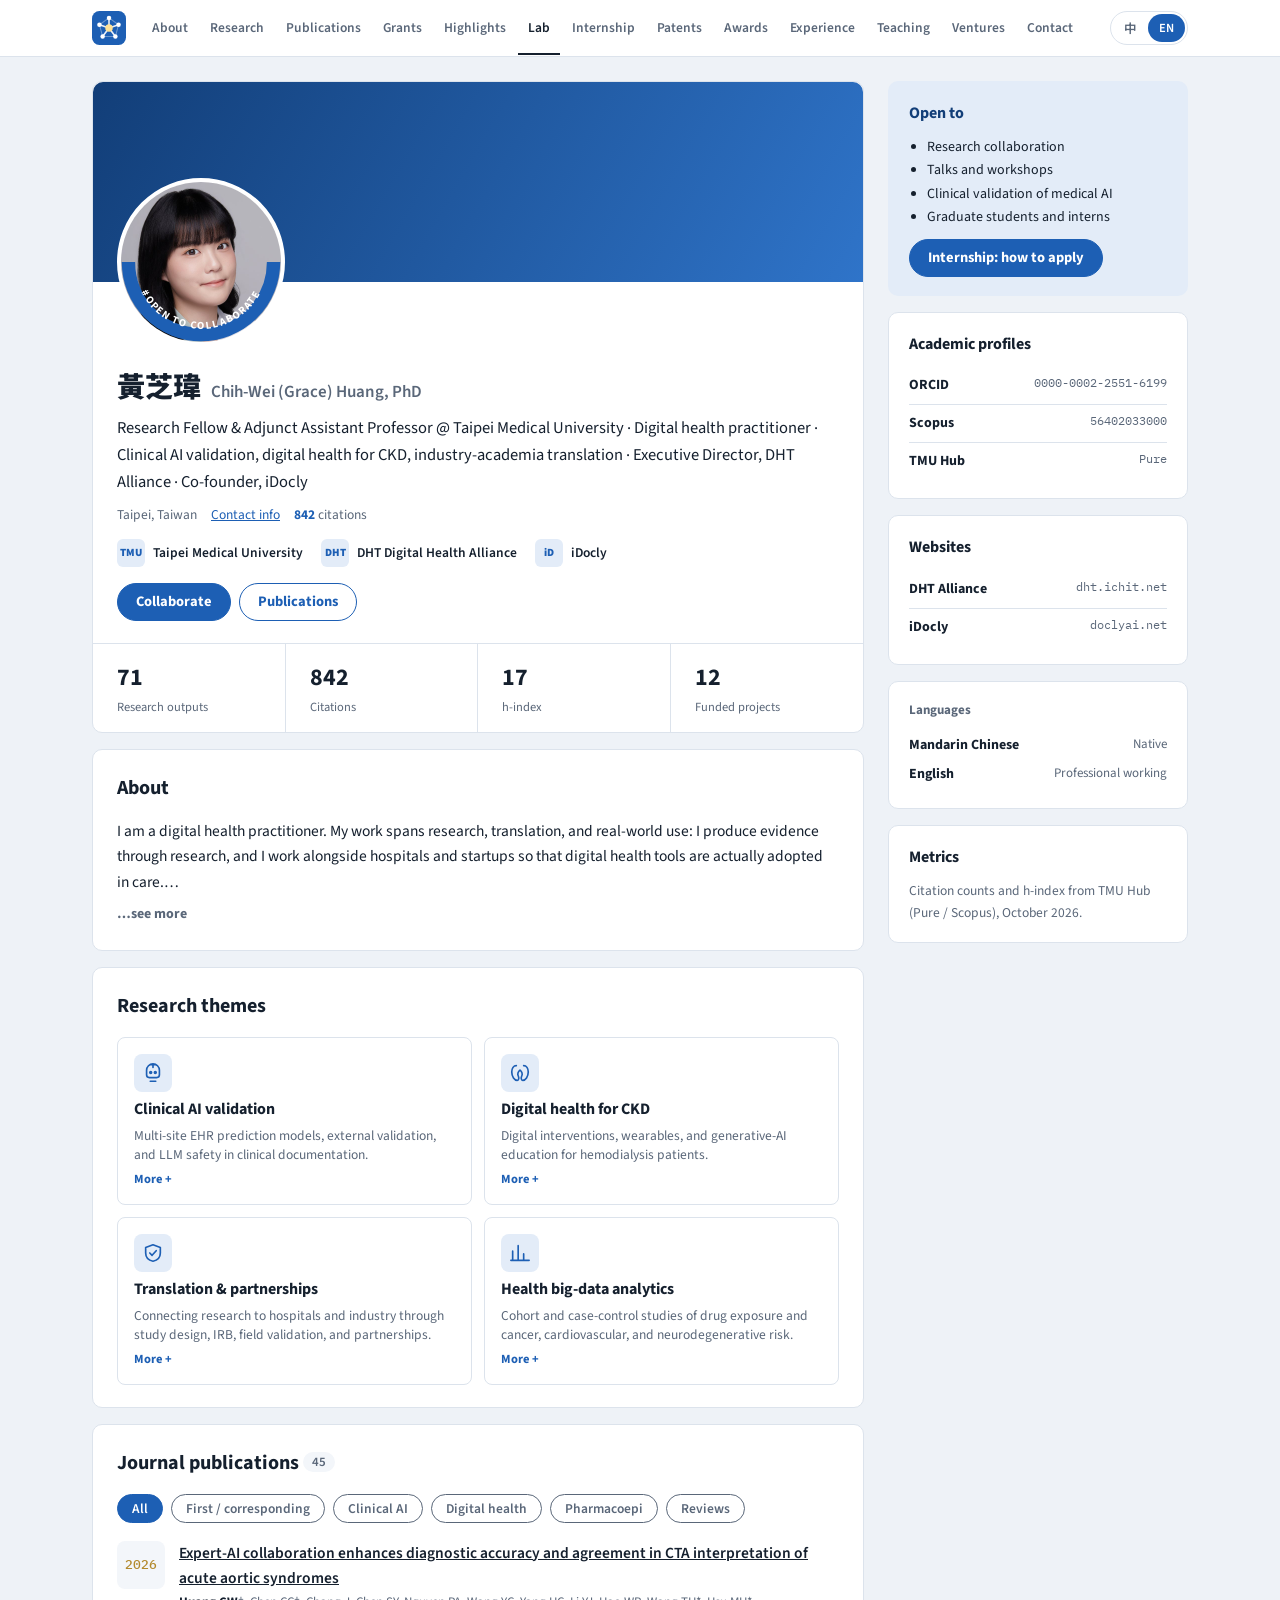
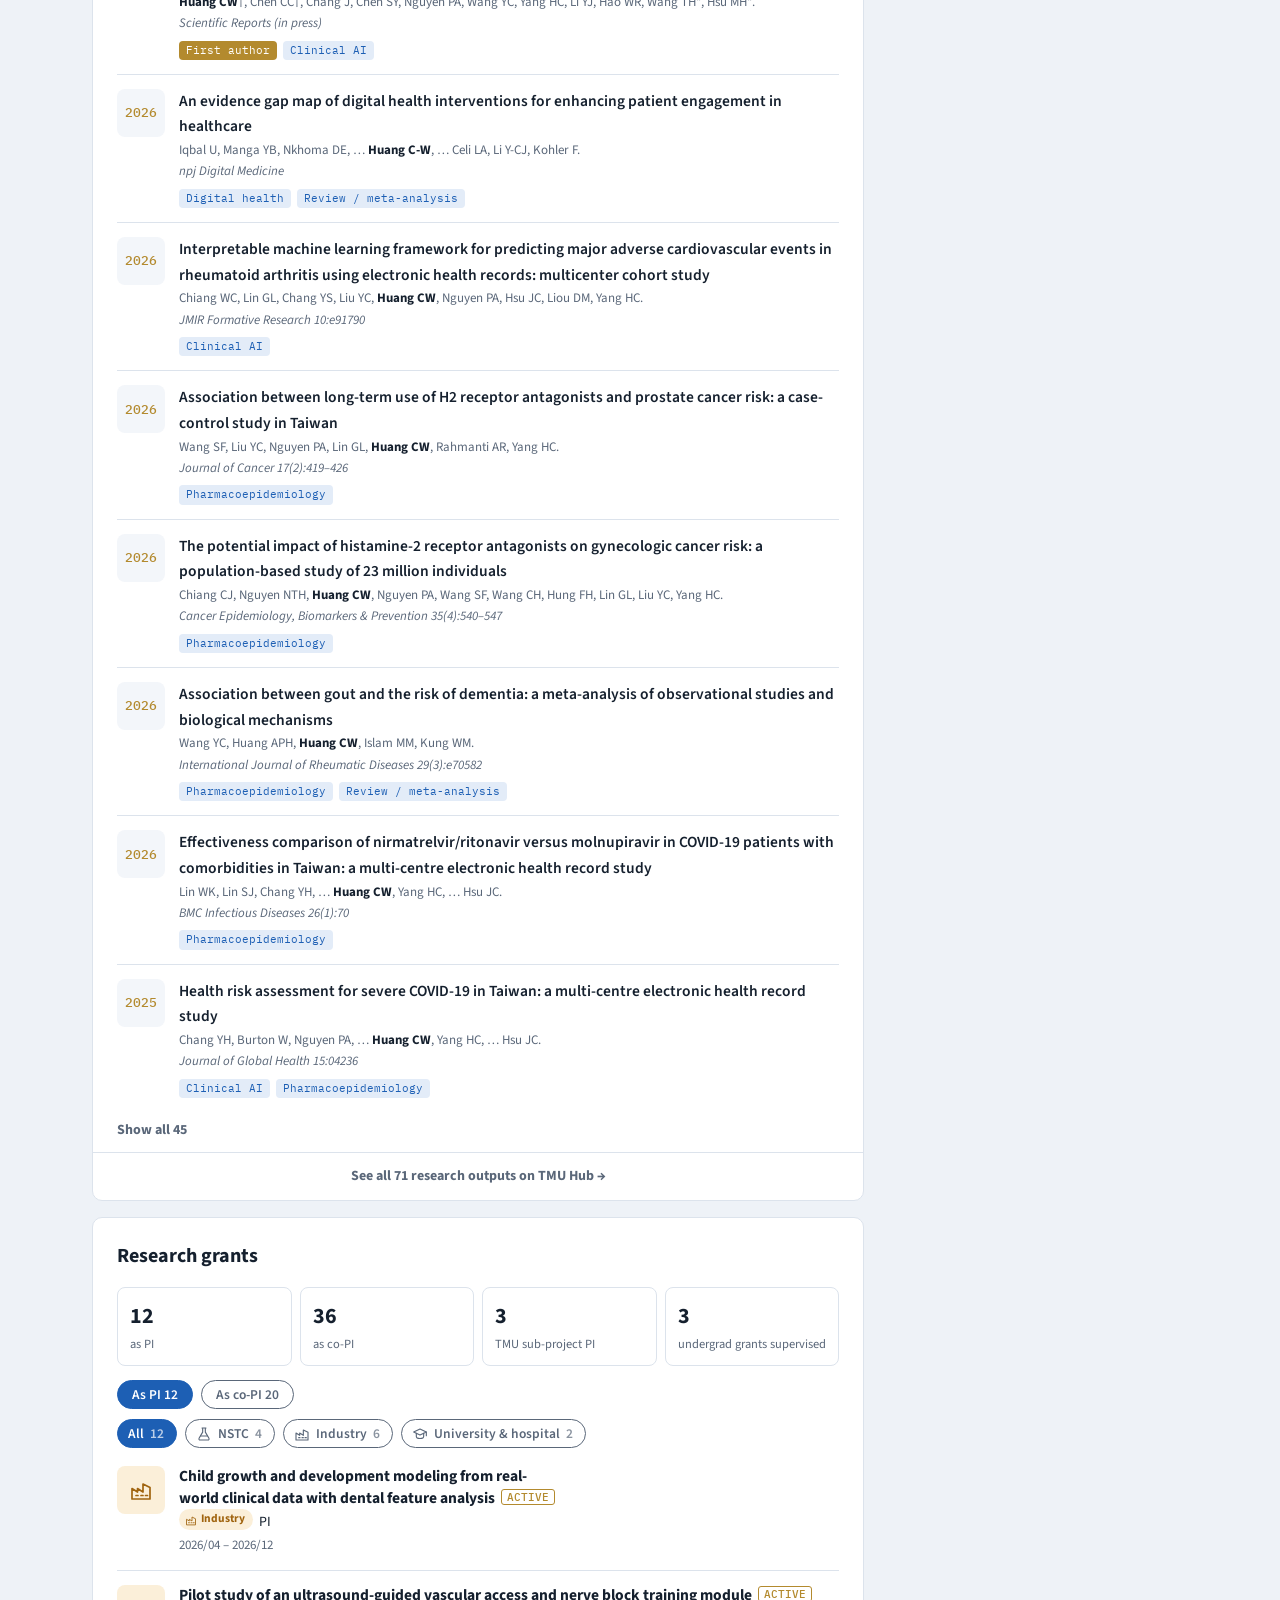
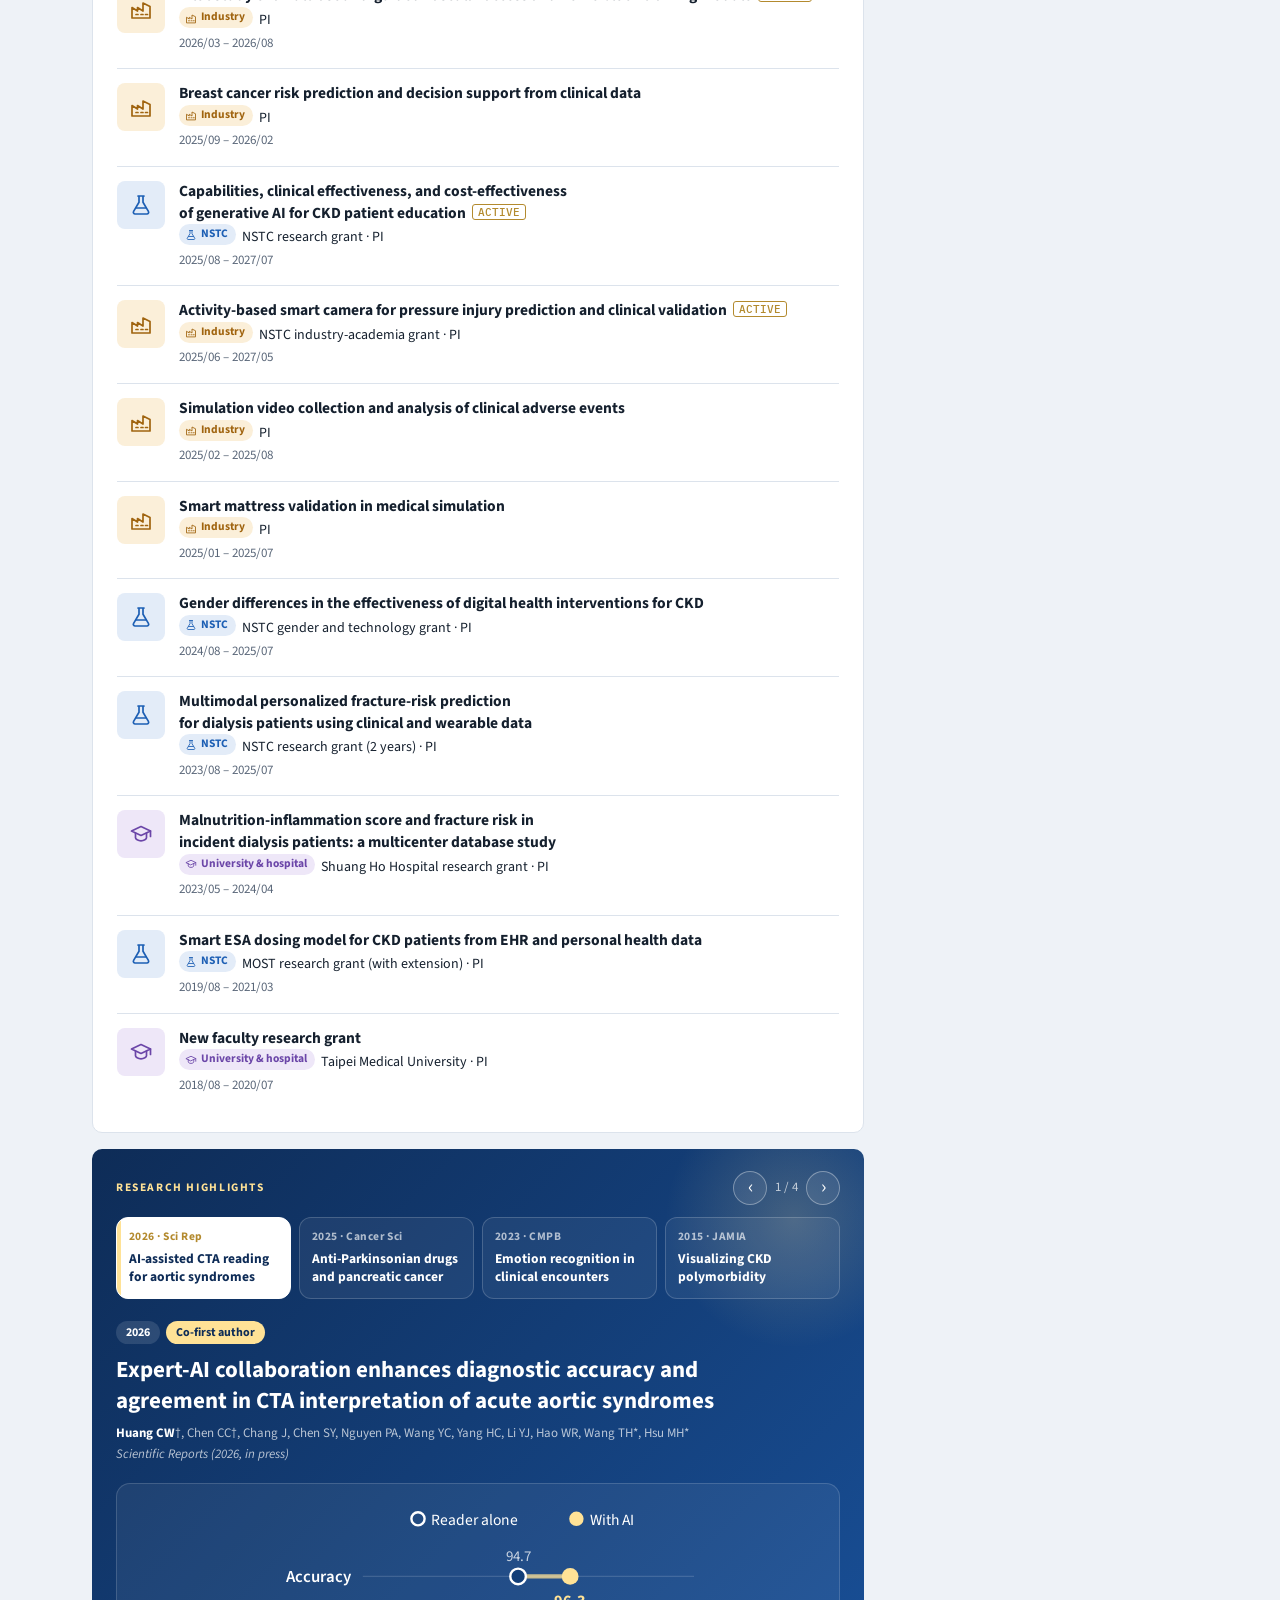
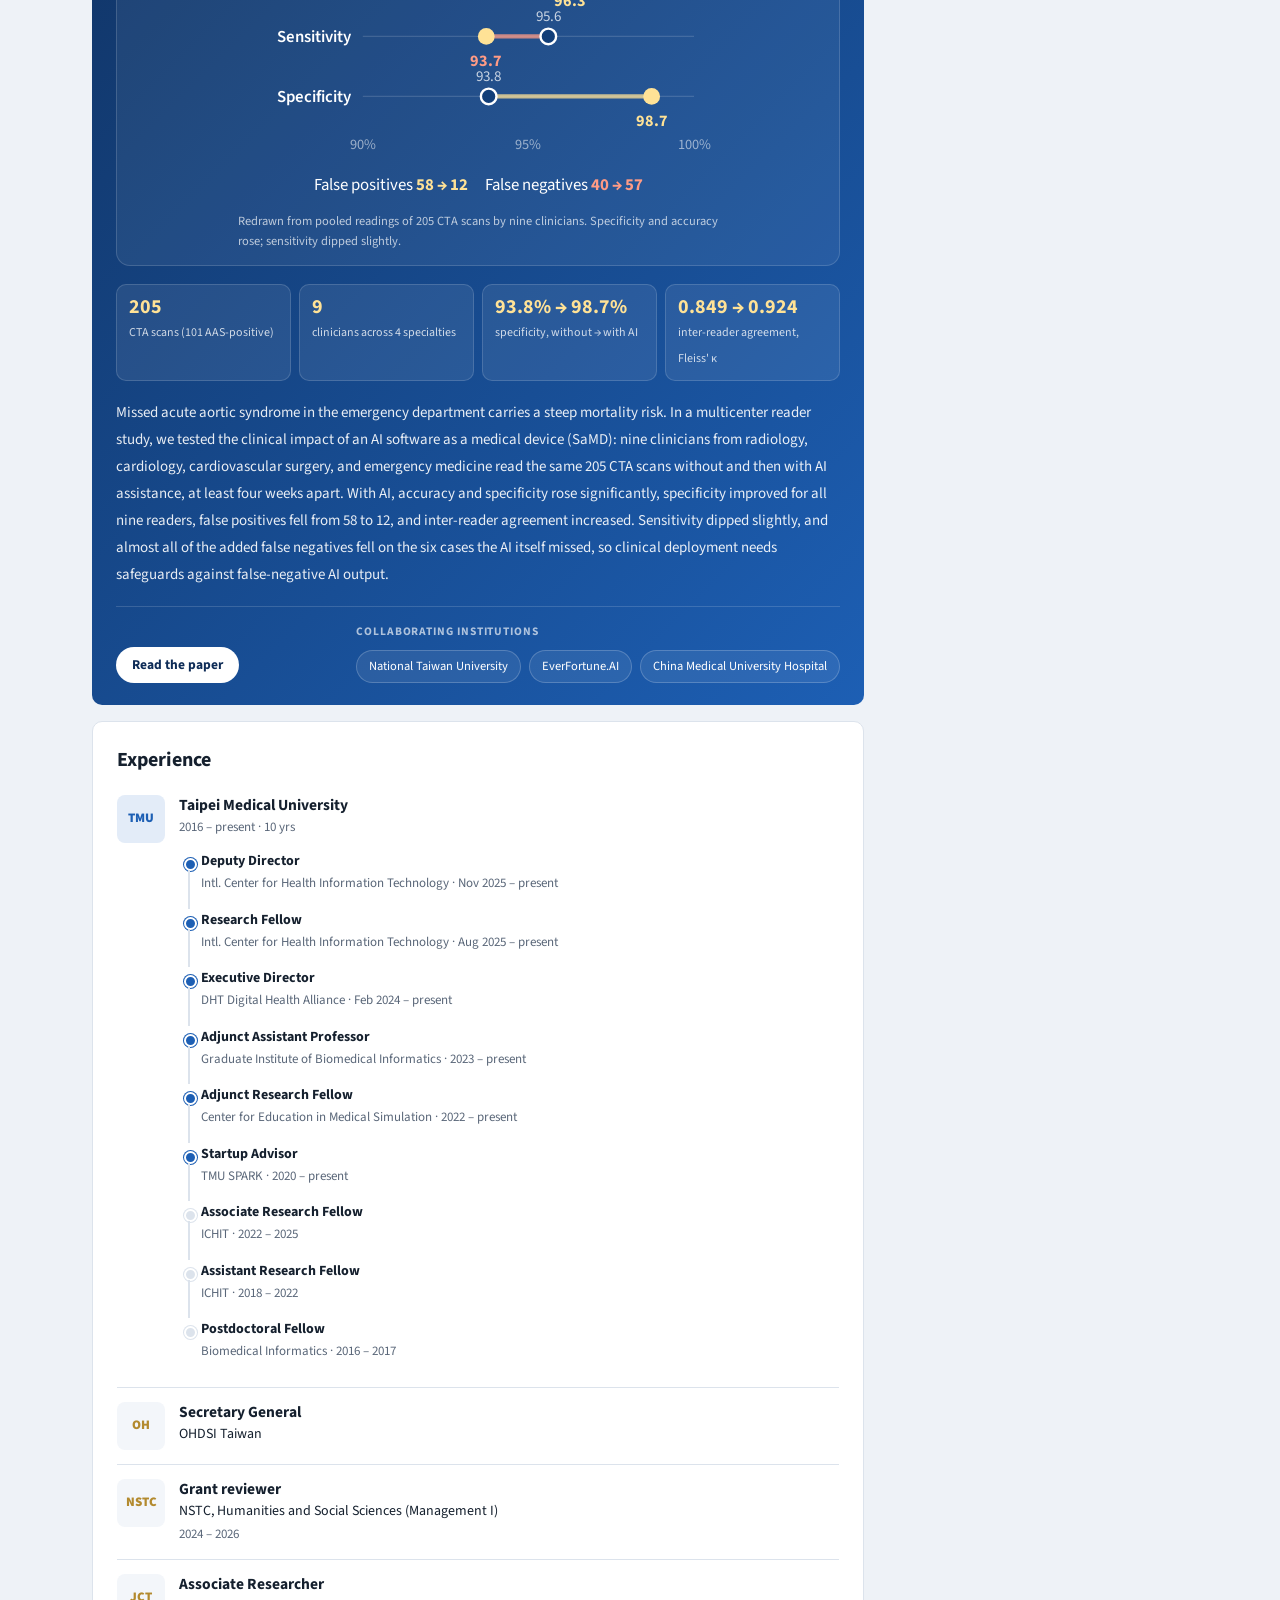
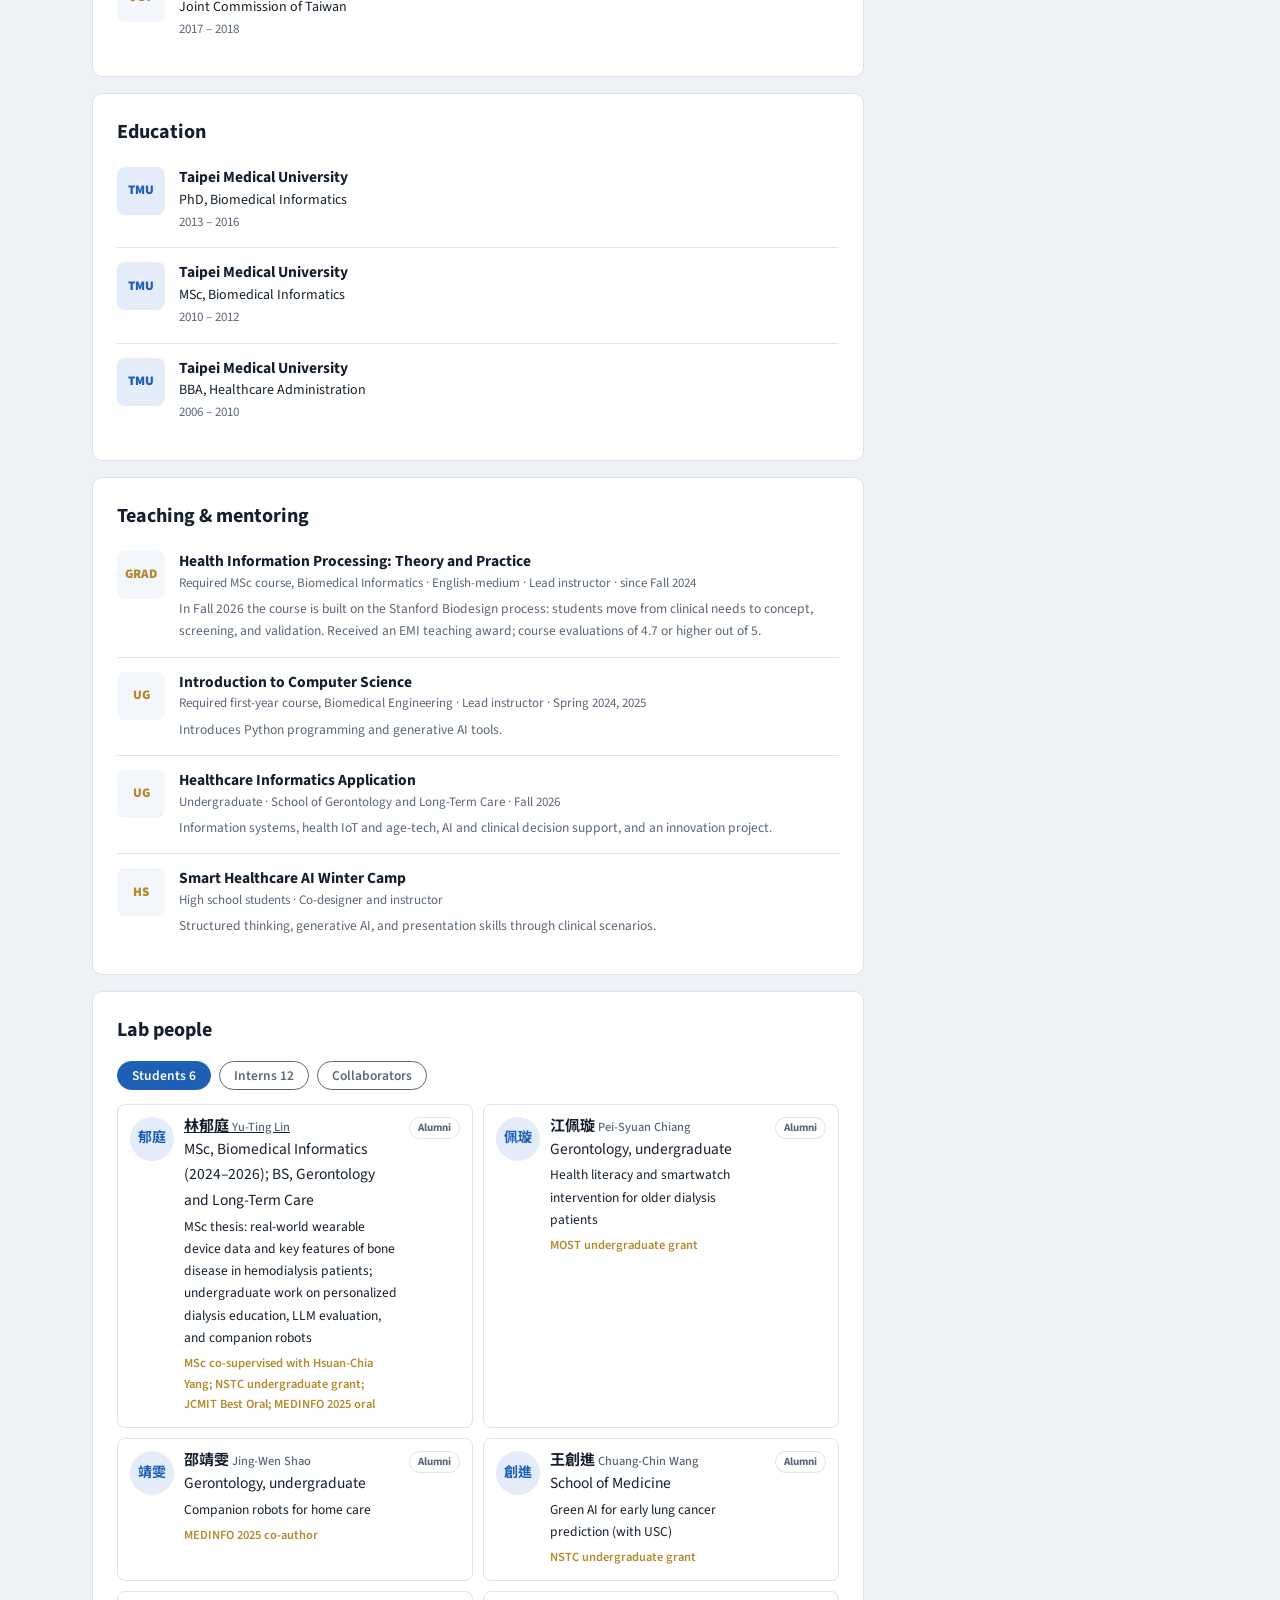
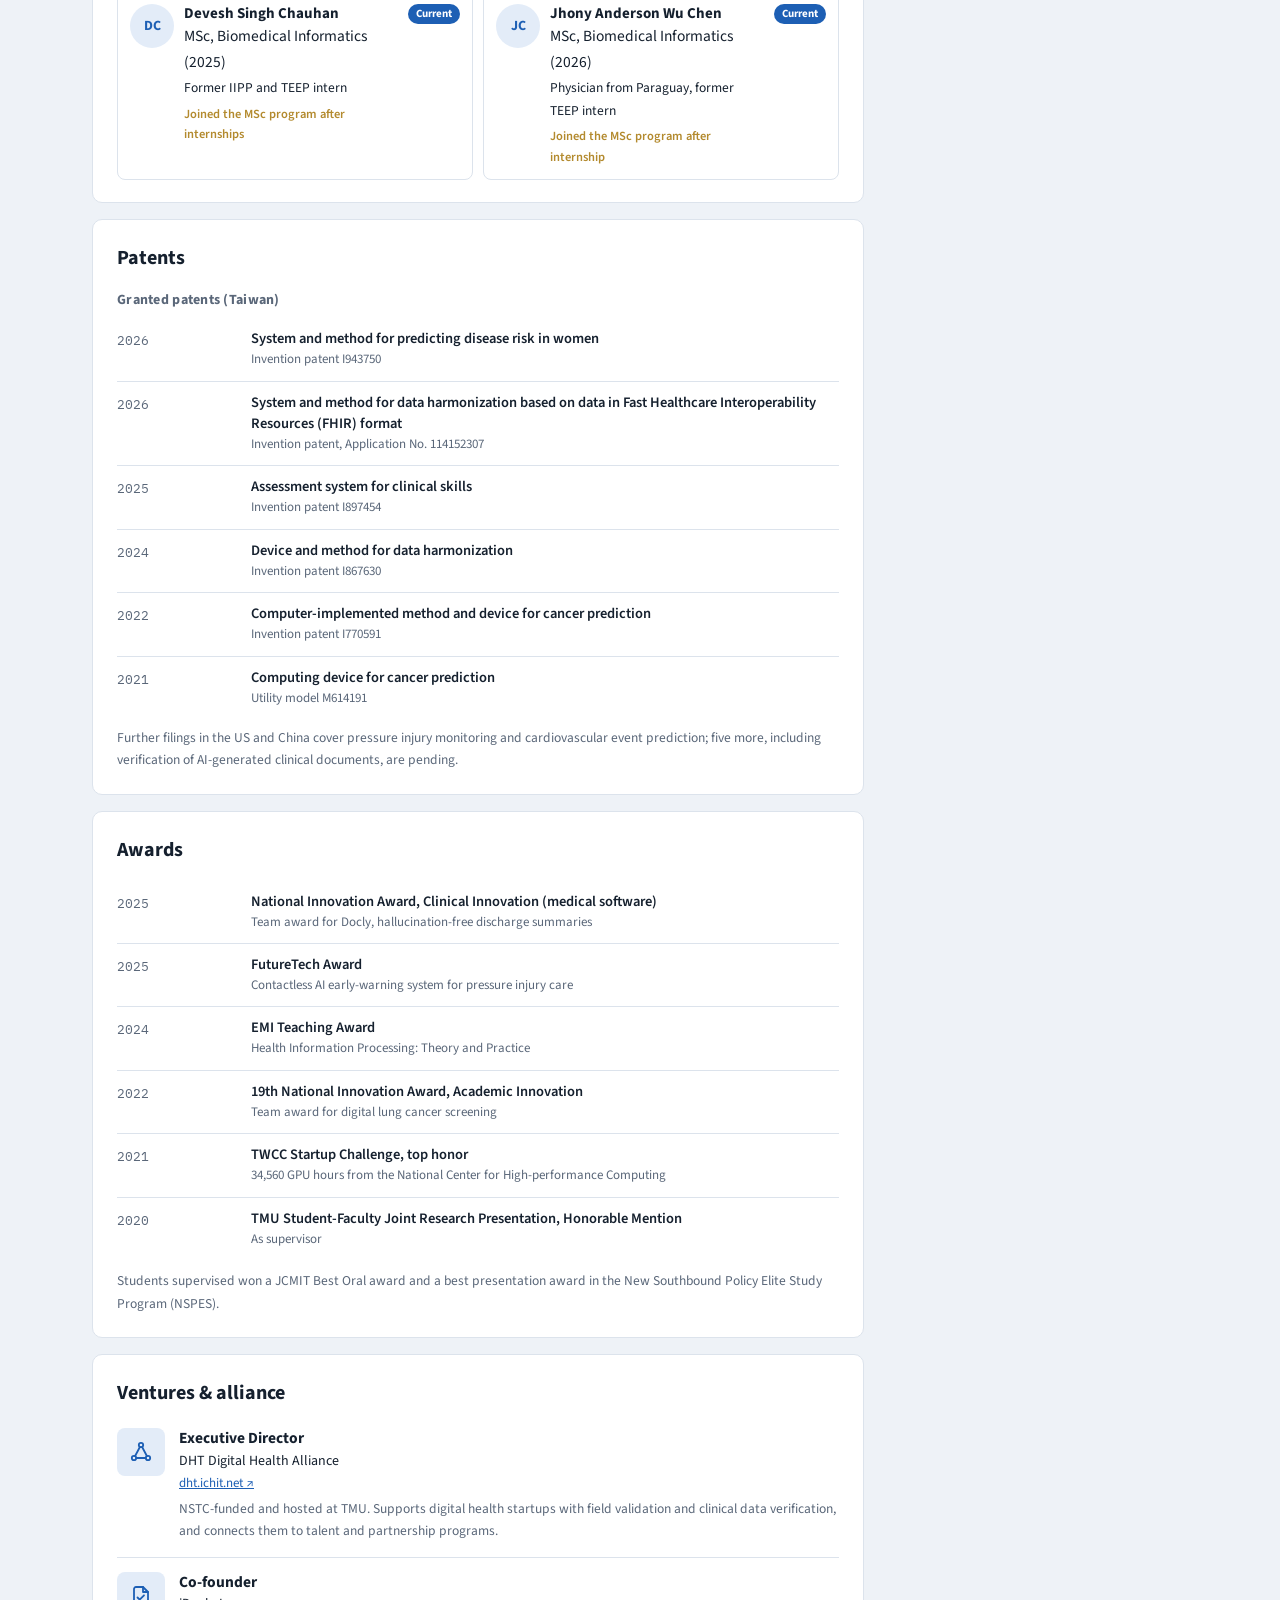
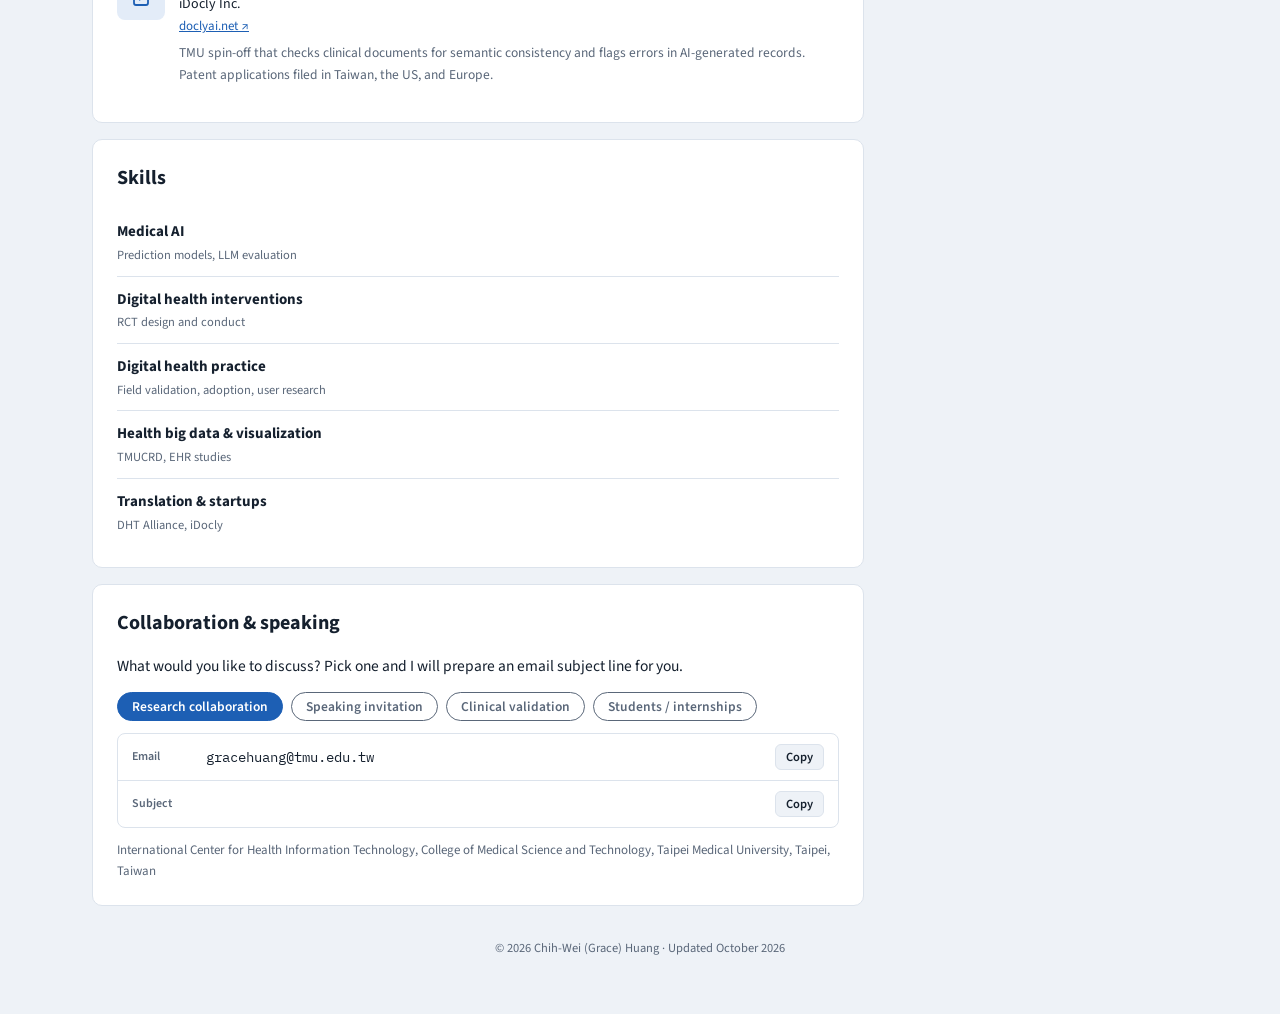
==== commit ea386ce0: "Add international internship (TEEP) page and links Co-Authored-By: Claude Opus 5.5 <noreply@anthropi" ====
--- a/index.html
+++ b/index.html
@@ -347,6 +347,7 @@
       <a href="#grants"><span class="zh">計畫</span><span class="en">Grants</span></a>
       <a href="#featured"><span class="zh">亮點</span><span class="en">Highlights</span></a>
       <a href="#lab"><span class="zh">Lab</span><span class="en">Lab</span></a>
+      <a href="internship/"><span class="zh">實習招募</span><span class="en">Internship</span></a>
       <a href="#patents"><span class="zh">專利</span><span class="en">Patents</span></a>
       <a href="#awards"><span class="zh">獲獎</span><span class="en">Awards</span></a>
       <a href="#gallery" id="navGal" hidden><span class="zh">活動</span><span class="en">Activities</span></a>
@@ -578,6 +579,7 @@
     <h2><span class="zh">開放合作</span><span class="en">Open to</span></h2>
     <ul class="zh"><li>研究合作與共同計畫</li><li>演講與工作坊</li><li>醫療 AI 場域驗證</li><li>研究生與國際實習生</li></ul>
     <ul class="en"><li>Research collaboration</li><li>Talks and workshops</li><li>Clinical validation of medical AI</li><li>Graduate students and interns</li></ul>
+    <p style="margin-top:10px"><a class="btn solid" href="internship/"><span class="zh">國際實習生招募</span><span class="en">Internship: how to apply</span></a></p>
   </section>
   <section class="card">
     <h2><span class="zh">學術檔案</span><span class="en">Academic profiles</span></h2>
@@ -661,8 +663,8 @@
  tw.appendChild(b);});
 
 /* ===== data layer: Google Sheets with built-in fallback ===== */
-var SHEETS={publications:'1vbjrNzRpi3qhapkTmFFYk47YF_Kssg89lForhz2jMgk',grants:'1Tj0cqeMRILDfgWZjcLGkzg60TJtsO3k5HQrWaR_JSBo',people:'1WQFUKXzUzACoc_eDU_CL4op96mSH3C0STfLv4QZhPGM',gallery:'1CcztBZxq0BYeyPrHtn_5hAdr6L0Sm2vEWRkXtxAZkkQ',highlights:'1cz_DVwJjkbBB7U8LsKa4A4nzS9sMOw49wddzuNRZDKo',collaborators:'1Nr8Un-70xdwUgcGpq_Rt4dx6iMJOVsIYsLjiLqdF-XM',partners:'1zwVlpC-vG7xYWrzfySEWwR6M5_-ovyKZOHvWOKWK2rA',patents:'1pSDVQc19GLZM6HAPWzJ5MPSRkG2qQaV4I7PH2iTVMUo',awards:'1eNq9DlfQcIPM39hivEY2ah8haW0l1Lt4XhhhGrCena0',teaching:'1cvUy0uzpsShNyGg66NgSsEbOvRP47cuvoaxMVdJftsc',stats:'17VX8YV_4SEzTW_Sz3eQYeGOkN5AmD97NJ4tfS3qqbZM'};
-var DATA={"publications":[{"show":"Y","year":"2026","title":"Expert-AI collaboration enhances diagnostic accuracy and agreement in CTA interpretation of acute aortic syndromes","authors":"**Huang CW**†, Chen CC†, Chang J, Chen SY, Nguyen PA, Wang YC, Yang HC, Li YJ, Hao WR, Wang TH*, Hsu MH*.","journal":"Scientific Reports (in press)","role":"first","tags":"ai","link":"https://doi.org/10.1038/s41598-026-68474-x"},{"show":"Y","year":"2026","title":"An evidence gap map of digital health interventions for enhancing patient engagement in healthcare","authors":"Iqbal U, Manga YB, Nkhoma DE, … **Huang C-W**, … Celi LA, Li Y-CJ, Kohler F.","journal":"npj Digital Medicine","role":"","tags":"dh;rev","link":""},{"show":"Y","year":"2026","title":"Interpretable machine learning framework for predicting major adverse cardiovascular events in rheumatoid arthritis using electronic health records: multicenter cohort study","authors":"Chiang WC, Lin GL, Chang YS, Liu YC, **Huang CW**, Nguyen PA, Hsu JC, Liou DM, Yang HC.","journal":"JMIR Formative Research 10:e91790","role":"","tags":"ai","link":""},{"show":"Y","year":"2026","title":"Association between long-term use of H2 receptor antagonists and prostate cancer risk: a case-control study in Taiwan","authors":"Wang SF, Liu YC, Nguyen PA, Lin GL, **Huang CW**, Rahmanti AR, Yang HC.","journal":"Journal of Cancer 17(2):419–426","role":"","tags":"epi","link":""},{"show":"Y","year":"2026","title":"The potential impact of histamine-2 receptor antagonists on gynecologic cancer risk: a population-based study of 23 million individuals","authors":"Chiang CJ, Nguyen NTH, **Huang CW**, Nguyen PA, Wang SF, Wang CH, Hung FH, Lin GL, Liu YC, Yang HC.","journal":"Cancer Epidemiology, Biomarkers & Prevention 35(4):540–547","role":"","tags":"epi","link":""},{"show":"Y","year":"2026","title":"Association between gout and the risk of dementia: a meta-analysis of observational studies and biological mechanisms","authors":"Wang YC, Huang APH, **Huang CW**, Islam MM, Kung WM.","journal":"International Journal of Rheumatic Diseases 29(3):e70582","role":"","tags":"epi;rev","link":""},{"show":"Y","year":"2026","title":"Effectiveness comparison of nirmatrelvir/ritonavir versus molnupiravir in COVID-19 patients with comorbidities in Taiwan: a multi-centre electronic health record study","authors":"Lin WK, Lin SJ, Chang YH, … **Huang CW**, Yang HC, … Hsu JC.","journal":"BMC Infectious Diseases 26(1):70","role":"","tags":"epi","link":""},{"show":"Y","year":"2025","title":"Health risk assessment for severe COVID-19 in Taiwan: a multi-centre electronic health record study","authors":"Chang YH, Burton W, Nguyen PA, … **Huang CW**, Yang HC, … Hsu JC.","journal":"Journal of Global Health 15:04236","role":"","tags":"ai;epi","link":""},{"show":"Y","year":"2025","title":"Enhancing chronic diabetes care with companion robots in rural Taiwan","authors":"Lin YT, Chiu HL, Shao JW, Yang HC, **Huang CW***.","journal":"Studies in Health Technology and Informatics 329:1084–1088 (MEDINFO 2025)","role":"corresponding","tags":"dh","link":""},{"show":"Y","year":"2025","title":"Personalized prediction of chronic kidney disease progression in patients with CKD stages 3–5: a multicenter study using the machine learning approach","authors":"Duong TT, Nguyen MT, Liao CT, Le NH, Phan TP, **Huang CW**, Hsu JC, Nguyen APA.","journal":"Studies in Health Technology and Informatics 329:1165–1169 (MEDINFO 2025)","role":"","tags":"ai","link":""},{"show":"Y","year":"2025","title":"Real-world data on the associations of tricyclic antidepressants and selective serotonin reuptake inhibitors with gynecologic cancer risk","authors":"Wang CH†, **Huang CW**†, Nguyen NTH, Lin MC, Nguyen PA, Islam MM, Chien SC, Yang HC.","journal":"Cancers","role":"first","tags":"epi","link":""},{"show":"Y","year":"2025","title":"The protective role of anti-Parkinsonian drugs in pancreatic cancer risk: a comprehensive case-control study in Taiwan","authors":"Yang HC, Chou WC, Nguyen PA, Nguyen NTH, Nguyen TP, Wang CH, Hsu JC, Lin MC, **Huang CW***.","journal":"Cancer Science","role":"corresponding","tags":"epi","link":""},{"show":"Y","year":"2025","title":"Validating nonverbal cues for assessing physician empathy in telemedicine: a Delphi study","authors":"Rahmanti AR, Yang HC, **Huang CW**, Huang CT, Lazuardi L, Lin CW, Li YJ.","journal":"Medical Education Online","role":"","tags":"dh","link":""},{"show":"Y","year":"2024","title":"Early detection of dementia in type 2 diabetes population: predictive analytics using machine learning approach","authors":"Phuc TP, Nguyen PA, Nguyen NN, … **Huang CW**, Yang HC, … Hsu JC.","journal":"Journal of Medical Internet Research","role":"","tags":"ai","link":""},{"show":"Y","year":"2024","title":"Comprehensive evaluation of the cardiovascular protective effects of SGLT2 inhibitors in patients with advanced chronic kidney disease: a real-world evidence","authors":"Shiao CC, Chiu CW, Chang YM, … **Huang CW**, … Hsu JC.","journal":"American Journal of Nephrology","role":"","tags":"epi","link":""},{"show":"Y","year":"2024","title":"Evaluating the effectiveness of a novel personalized health education approach for hemodialysis patients: a four-week study using a widely-used communication app in Taiwan","authors":"Lin YT, Zheng CM, Hung KC, Yang HC, Zheng ML, **Huang CW***.","journal":"Studies in Health Technology and Informatics (MIE 2024)","role":"corresponding","tags":"dh","link":""},{"show":"Y","year":"2024","title":"利用爬蟲建立慢性腎病衛教資料庫的成效評估","authors":"林郁庭、鄭彩梅、洪國欽、鄭美玲、**黃芝瑋***","journal":"醫療資訊雜誌 33(3):31–41","role":"corresponding","tags":"dh","link":""},{"show":"Y","year":"2024","title":"Taipei Medical University Clinical Research Database: a collaborative hospital EHR database aligned with international common data standards","authors":"Nguyen PA, Hsu MH, Chang TH, Yang HC, **Huang CW**, Liao CT, Lu CY, Hsu JC.","journal":"BMJ Health & Care Informatics 31(1):e100890","role":"","tags":"ai","link":""},{"show":"Y","year":"2024","title":"Personalised prediction of maintenance dialysis initiation in patients with chronic kidney disease stages 3–5: a multicentre study using the machine learning approach","authors":"Hoang AT, Nguyen PA, Phan TP, … **Huang CW**, Iqbal U, … Liao CT.","journal":"BMJ Health & Care Informatics 31(1):e100893","role":"","tags":"ai","link":""},{"show":"Y","year":"2024","title":"The effect of social robots on depression and loneliness for older residents in long-term care facilities: a meta-analysis of randomized controlled trials","authors":"Yen HY, **Huang CW**, Chiu HL, Jin G.","journal":"Journal of the American Medical Directors Association","role":"","tags":"dh;rev","link":""},{"show":"Y","year":"2024","title":"A novel Multi-Level Refined (MLR) knowledge graph design and chatbot system for healthcare applications","authors":"Hsueh HC, Chien SC, **Huang CW**, Yang HC, Iqbal U, Lin LF, Jian WS.","journal":"PLoS One 19(1):e0296939","role":"","tags":"ai","link":""},{"show":"Y","year":"2024","title":"Unveiling the future of COVID-19 patient care: groundbreaking prediction models for severe outcomes or mortality in hospitalized cases","authors":"Hien NTK, Tsai FJ, Chang YH, … **Huang CW**, Yang HC, Hsu JC.","journal":"Frontiers in Medicine 10:1289968","role":"","tags":"ai","link":""},{"show":"Y","year":"2024","title":"Speech emotion recognition applied to real-world medical consultation","authors":"Huang CT, **Huang CW**, Yang HC, Li YJ.","journal":"Studies in Health Technology and Informatics 310:1121–1125","role":"","tags":"ai","link":""},{"show":"Y","year":"2024","title":"Facial mimicry and doctor-patient satisfaction: the feasibility of artificial empathy in a clinical video data","authors":"Rahmanti AR, **Huang CW**, Muhtar MS, Yang HC, Li YJ.","journal":"Studies in Health Technology and Informatics 310:1116–1120","role":"","tags":"ai","link":""},{"show":"Y","year":"2023","title":"Social companion robots for alleviating depression and loneliness in institutional older adults","authors":"Yen HY, **Huang CW**, Chiu HL, Jin G.","journal":"Psychiatry Research 328:115425","role":"","tags":"dh","link":""},{"show":"Y","year":"2023","title":"Emotion recognition in doctor-patient interactions from real-world clinical video database: initial development of artificial empathy","authors":"**Huang CW**, Wu BCY, Nguyen PA, Wang HH, Kao CC, Lee PC, Rahmanti AR, Hsu JC, Yang HC, Li YJ.","journal":"Computer Methods and Programs in Biomedicine 233:107480","role":"first","tags":"ai","link":""},{"show":"Y","year":"2023","title":"Crowdsource authoring as a tool for enhancing the quality of competency assessments in healthcare professions","authors":"Lin CW, Clinciu DL, Salcedo D, **Huang CW**, Kang EYN, Li YJ.","journal":"PLoS One","role":"","tags":"dh","link":""},{"show":"Y","year":"2023","title":"Renin-angiotensin-aldosterone system inhibitors and development of gynecologic cancers: a 23 million individual population-based study","authors":"Nguyen NTH, Nguyen PA, **Huang CW**, … Yang HC.","journal":"International Journal of Molecular Sciences 24(4):3814","role":"","tags":"epi","link":""},{"show":"Y","year":"2022","title":"Association between proton pump inhibitor use and the risk of female cancers: a nested case-control study of 23 million individuals","authors":"Nguyen NTH, **Huang CW**, Wang CH, … Yang HC.","journal":"Cancers 14(24):6083","role":"","tags":"epi","link":""},{"show":"Y","year":"2022","title":"Proton pump inhibitor use and risk of gastric cancer: current evidence from epidemiological studies and critical appraisal","authors":"Poly TN, Lin MC, Syed-Abdul S, **Huang CW**, Yang HC, Li YJ.","journal":"Cancers 14(13):3052","role":"","tags":"epi;rev","link":""},{"show":"Y","year":"2022","title":"Using artificial intelligence for the early detection of micro-progression of pressure injuries in hospitalized patients: a preliminary nursing perspective evaluation","authors":"Wu SC, Li YJ, Chen HL, Ku ML, Yu YC, Nguyen PA, **Huang CW**.","journal":"Studies in Health Technology and Informatics 290:1016–1017","role":"","tags":"ai","link":""},{"show":"Y","year":"2022","title":"mHealth research for weight loss, physical activity, and sedentary behavior: a bibliometric analysis","authors":"Wu CC, Islam MM, **Huang CW**, Wang YC, Kung WM, Weng YC, Su CH.","journal":"Journal of Medical Internet Research 24(5):e35747","role":"","tags":"dh;rev","link":""},{"show":"Y","year":"2022","title":"A consistency model for identifying the effects of n-3 and n-6 fatty acids on lipoproteins in dialysis patients","authors":"Chang KY, Chen YC, Yeh SC, Kao CC, Cheng CY, Kang YN, **Huang CW***.","journal":"Nutrients 14(6):1250","role":"corresponding","tags":"rev","link":""},{"show":"Y","year":"2022","title":"How can research on artificial empathy be enhanced by applying deepfakes?","authors":"Yang HC, Rahmanti AR, **Huang CW***, Li YC*.","journal":"Journal of Medical Internet Research 24(3):e29506","role":"corresponding","tags":"ai","link":""},{"show":"Y","year":"2022","title":"Chemopreventive effects of concomitant or individual use of statins, aspirin, metformin, and angiotensin drugs: a study using claims data of 23 million individuals","authors":"Wang CH, **Huang CW**†, Nguyen PA†, Lin MC, Yeh CY, Islam MM, Rahmanti AR, Yang HC.","journal":"Cancers 14(5):1211","role":"first","tags":"epi","link":""},{"show":"Y","year":"2021","title":"Predicting hepatocellular carcinoma with minimal features from electronic health records: development of a deep learning model","authors":"Liang CW, Yang HC, Islam MM, Nguyen PA, Feng YT, Hou ZY, **Huang CW**, Poly TN, Li YC.","journal":"JMIR Cancer 7(4):e19812","role":"","tags":"ai","link":""},{"show":"Y","year":"2021","title":"Improved diagnosis-medication association mining to reduce pseudo-associations","authors":"Wang CH, Nguyen PA, Li YCJ, Islam MM, Poly TN, Tran QV, **Huang CW**, Yang HC.","journal":"Computer Methods and Programs in Biomedicine 207","role":"","tags":"epi","link":""},{"show":"Y","year":"2021","title":"Development of a web-based system for exploring cancer risk with long-term use of drugs: logistic regression approach","authors":"Yang HC, Islam MM, Nguyen PA, Wang CH, Poly TN, **Huang CW**, Li YCJ.","journal":"JMIR Public Health and Surveillance 7(2):e21401","role":"","tags":"epi","link":""},{"show":"Y","year":"2020","title":"An innovative scoring system for predicting major adverse cardiac events in patients with chest pain based on machine learning","authors":"Wu CC, Hsu WD, Wang YC, Kung WM, Tzeng IS, **Huang CW**, Huang CY, Li YC.","journal":"IEEE Access 8:124076–124083","role":"","tags":"ai","link":""},{"show":"Y","year":"2020","title":"Statins use and its impact in EGFR-TKIs resistance to prolong the survival of lung cancer patients: a cancer registry cohort study in Taiwan","authors":"Nguyen PA, Chang CC, Galvin CJ, Wang YC, An SY, **Huang CW**, Wang YH, Hsu MH, Li YCJ, Yang HC.","journal":"Cancer Science","role":"","tags":"epi","link":""},{"show":"Y","year":"2020","title":"Meta-analysis of proton pump inhibitors induced risk of community-acquired pneumonia","authors":"Nguyen PA, Islam M, Galvin CJ, Chang CC, An SY, Yang HC, **Huang CW**, Li YC, Iqbal U.","journal":"International Journal for Quality in Health Care 32(5):292–299","role":"","tags":"epi;rev","link":""},{"show":"Y","year":"2019","title":"Scaling up knowledge sharing to speed up quality improvement in healthcare organizations","authors":"**Huang CW**, Chin YP, Li YC.","journal":"International Journal for Quality in Health Care 31(9):655–656","role":"first","tags":"dh","link":""},{"show":"Y","year":"2019","title":"Opportunities and challenges in Taiwan for implementing the learning health system","authors":"Wu CY, **Huang CW**, Yang HC, Li YC.","journal":"International Journal for Quality in Health Care","role":"","tags":"dh","link":""},{"show":"Y","year":"2018","title":"Learning from errors for continuously improving patient safety","authors":"**Huang CW**, Iqbal U, Li YC.","journal":"","role":"first","tags":"dh","link":""},{"show":"Y","year":"2015","title":"A novel tool for visualizing chronic kidney disease associated polymorbidity: a 13-year cohort study in Taiwan","authors":"**Huang CW**, Syed-Abdul S, Jian WS, Iqbal U, Nguyen PA, Lee P, Lin SH, Hsu WD, Wu MS, Wang CF, Ma KL, Li YC.","journal":"Journal of the American Medical Informatics Association 22(2):290–298","role":"first","tags":"dh","link":"https://doi.org/10.1093/jamia/ocu044"}],"grants":[{"show":"Y","role":"PI","period":"2026/04 – 2026/12","title_zh":"基於臨床真實世界資料之兒童成長發展模型建構與牙科特徵增益分析研究","title_en":"Child growth and development modeling from real-world clinical data with dental feature analysis","funder_zh":"產學合作","funder_en":"Industry-academia","badge":"IND","active":"Y","type":"industry"},{"show":"Y","role":"PI","period":"2026/03 – 2026/08","title_zh":"超音波導引血管進入及神經阻斷訓練模組開發之前導研究","title_en":"Pilot study of an ultrasound-guided vascular access and nerve block training module","funder_zh":"產學合作","funder_en":"Industry-academia","badge":"IND","active":"Y","type":"industry"},{"show":"Y","role":"PI","period":"2025/09 – 2026/02","title_zh":"臨床數據驅動之乳癌風險預測與決策支援工具開發","title_en":"Breast cancer risk prediction and decision support from clinical data","funder_zh":"產學合作","funder_en":"Industry-academia","badge":"IND","active":"","type":"industry"},{"show":"Y","role":"PI","period":"2025/08 – 2027/07","title_zh":"運用生成式人工智慧於慢性腎臟病衛教之能力、臨床效能與成本效益評估","title_en":"Capabilities, clinical effectiveness, and cost-effectiveness of generative AI for CKD patient education","funder_zh":"國科會專題研究計畫","funder_en":"NSTC research grant","badge":"NSTC","active":"Y","type":"nstc"},{"show":"Y","role":"PI","period":"2025/06 – 2027/05","title_zh":"以活動為基礎之壓傷預測智慧鏡頭與臨床驗證應用計畫","title_en":"Activity-based smart camera for pressure injury prediction and clinical validation","funder_zh":"國科會產學合作計畫","funder_en":"NSTC industry-academia grant","badge":"NSTC","active":"Y","type":"industry"},{"show":"Y","role":"PI","period":"2025/02 – 2025/08","title_zh":"臨床不良事件醫學模擬影像收案與分析","title_en":"Simulation video collection and analysis of clinical adverse events","funder_zh":"產學合作","funder_en":"Industry-academia","badge":"IND","active":"","type":"industry"},{"show":"Y","role":"PI","period":"2025/01 – 2025/07","title_zh":"智慧床墊醫學模擬收案與分析","title_en":"Smart mattress validation in medical simulation","funder_zh":"產學合作","funder_en":"Industry-academia","badge":"IND","active":"","type":"industry"},{"show":"Y","role":"PI","period":"2024/08 – 2025/07","title_zh":"性別差異對數位健康介入效果的影響：慢性腎臟病患者的預後評估","title_en":"Gender differences in the effectiveness of digital health interventions for CKD","funder_zh":"國科會性別與科技研究計畫","funder_en":"NSTC gender and technology grant","badge":"NSTC","active":"","type":"nstc"},{"show":"Y","role":"PI","period":"2023/08 – 2025/07","title_zh":"利用臨床表型與穿戴式生理量測資料建立多模態透析病人個人化骨鬆骨折風險預測模型","title_en":"Multimodal personalized fracture-risk prediction for dialysis patients using clinical and wearable data","funder_zh":"國科會專題研究計畫（兩年）","funder_en":"NSTC research grant (2 years)","badge":"NSTC","active":"","type":"nstc"},{"show":"Y","role":"PI","period":"2023/05 – 2024/04","title_zh":"營養不良－發炎複合症分數（MICS）對不同副甲狀腺素初次透析患者骨折的影響：多中心數據庫研究","title_en":"Malnutrition-inflammation score and fracture risk in incident dialysis patients: a multicenter database study","funder_zh":"雙和醫院特色研究計畫","funder_en":"Shuang Ho Hospital research grant","badge":"SH","active":"","type":"inst"},{"show":"Y","role":"PI","period":"2019/08 – 2021/03","title_zh":"利用電子病歷與個人健康資訊建構慢性腎臟病人之紅血球生成刺激劑智慧給藥模型","title_en":"Smart ESA dosing model for CKD patients from EHR and personal health data","funder_zh":"科技部專題研究計畫（含延續）","funder_en":"MOST research grant (with extension)","badge":"MOST","active":"","type":"nstc"},{"show":"Y","role":"PI","period":"2018/08 – 2020/07","title_zh":"新聘教師研究補助","title_en":"New faculty research grant","funder_zh":"臺北醫學大學","funder_en":"Taipei Medical University","badge":"TMU","active":"","type":"inst"},{"show":"Y","role":"Co-PI","period":"2024/02 – 2027/01","title_zh":"數位健康新創轉譯產學聯盟（1/3 至 3/3）","title_en":"DHT Digital Health Alliance (years 1–3)","funder_zh":"國科會產學技術聯盟","funder_en":"NSTC","badge":"","active":"","type":"industry"},{"show":"Y","role":"Co-PI","period":"2025/12 – 2026/12","title_zh":"建構白沙屯媽祖繞境行動醫療照護系統之研究","title_en":"Mobile emergency care system for the Baishatun Mazu pilgrimage","funder_zh":"衛生福利部","funder_en":"MOHW","badge":"","active":"","type":"gov"},{"show":"Y","role":"Co-PI","period":"2025/08 – 2026/07","title_zh":"結合機器學習和前瞻性臨床研究的腫瘤腎病學新方法","title_en":"Machine learning and prospective research in onco-nephrology","funder_zh":"國科會","funder_en":"NSTC","badge":"","active":"","type":"nstc"},{"show":"Y","role":"Co-PI","period":"2025/08 – 2026/07","title_zh":"虛擬 OSCE 考官：賦能學生，助力教師","title_en":"Virtual OSCE examiner","funder_zh":"國科會","funder_en":"NSTC","badge":"","active":"","type":"nstc"},{"show":"Y","role":"Co-PI","period":"2025/08 – 2026/07","title_zh":"模擬教案圖書館：人機協作之醫學模擬教案智能生成平台","title_en":"AI-assisted medical simulation scenario library","funder_zh":"國科會","funder_en":"NSTC","badge":"","active":"","type":"nstc"},{"show":"Y","role":"Co-PI","period":"2025/08 – 2026/07","title_zh":"護理紀錄生成摘要內容之正確性與臨床實用性評估","title_en":"Accuracy and usefulness of AI-generated nursing record summaries","funder_zh":"雙和醫院","funder_en":"Shuang Ho Hospital","badge":"","active":"","type":"inst"},{"show":"Y","role":"Co-PI","period":"2025/08 – 2026/07","title_zh":"以數位健康轉譯為核心之女性 STEM 跨域育成計畫","title_en":"Women in STEM through digital health translation","funder_zh":"教育部","funder_en":"Ministry of Education","badge":"","active":"","type":"gov"},{"show":"Y","role":"Co-PI","period":"2025/01 – 2026/04","title_zh":"臨床深度推論之醫療專用大型語言模型開發及商業化服務計畫","title_en":"Clinical-reasoning medical LLM development and commercialization","funder_zh":"經濟部學界科專","funder_en":"Ministry of Economic Affairs","badge":"","active":"","type":"gov"},{"show":"Y","role":"Co-PI","period":"2024/08 – 2026/07","title_zh":"以針對性風險降低策略為年輕世代提供個性化之健康賦權","title_en":"Personalized health empowerment for young people","funder_zh":"國科會","funder_en":"NSTC","badge":"","active":"","type":"nstc"},{"show":"Y","role":"Co-PI","period":"2024/07 – 2026/06","title_zh":"開發 ICU 腦損傷病人意識監測及預後決策支援系統","title_en":"ICU consciousness monitoring and prognosis support for brain injury","funder_zh":"國科會","funder_en":"NSTC","badge":"","active":"","type":"nstc"},{"show":"Y","role":"Co-PI","period":"2024/05 – 2027/04","title_zh":"透過基於人工智慧的健康風險評估以鼓勵青少年之行為改變","title_en":"AI-based health risk evaluation for adolescent behavior change (EU–Taiwan)","funder_zh":"國科會雙邊國際合作","funder_en":"NSTC bilateral","badge":"","active":"","type":"nstc"},{"show":"Y","role":"Co-PI","period":"2023/11 – 2025/04","title_zh":"急性主動脈剝離症候群人工智慧醫療器材軟體：多中心效能驗證","title_en":"Multicenter validation of an AI tool for acute aortic syndrome","funder_zh":"國科會產學合作","funder_en":"NSTC industry-academia","badge":"","active":"","type":"industry"},{"show":"Y","role":"Co-PI","period":"2023/08 – 2026/07","title_zh":"褪黑激素在慢性腎病礦物質與骨骼疾病的新作用機制","title_en":"Melatonin in CKD mineral and bone disorder","funder_zh":"國科會","funder_en":"NSTC","badge":"","active":"","type":"nstc"},{"show":"Y","role":"Co-PI","period":"2023/08 – 2025/07","title_zh":"同理心溫度計：場域驗證與導入成效評估研究","title_en":"Empathy thermometer: field validation and adoption","funder_zh":"國科會","funder_en":"NSTC","badge":"","active":"","type":"nstc"},{"show":"Y","role":"Co-PI","period":"2023/08 – 2025/07","title_zh":"新冠肺炎重症、死亡、長期併發症的影響因素及個人化預測模型","title_en":"Personalized prediction of severe COVID-19 outcomes","funder_zh":"國科會","funder_en":"NSTC","badge":"","active":"","type":"nstc"},{"show":"Y","role":"Co-PI","period":"2022/08 – 2025/07","title_zh":"以人工智慧為本的虛擬考官建置操作技能自學系統：以基本救命術為例","title_en":"AI virtual examiner for BLS skills self-learning","funder_zh":"科技部","funder_en":"MOST","badge":"","active":"","type":"nstc"},{"show":"Y","role":"Co-PI","period":"2022/06 – 2024/05","title_zh":"智慧醫療產學聯盟：建立第一個跨國開放式意識監測平台系統","title_en":"Smart healthcare alliance: open consciousness monitoring platform","funder_zh":"科技部","funder_en":"MOST","badge":"","active":"","type":"industry"},{"show":"Y","role":"Co-PI","period":"2021/08 – 2023/07","title_zh":"打造即時「同理心溫度計」協助醫病互動","title_en":"Real-time empathy thermometer for doctor-patient interaction","funder_zh":"科技部","funder_en":"MOST","badge":"","active":"","type":"nstc"},{"show":"Y","role":"Co-PI","period":"2020/06 – 2022/05","title_zh":"首創運用深度學習開發長期臥床病人壓瘡變化預測智慧鏡頭","title_en":"Deep learning smart camera for pressure injury prediction","funder_zh":"科技部產學合作","funder_en":"MOST industry-academia","badge":"","active":"","type":"industry"},{"show":"Y","role":"Co-PI","period":"2020/02 – 2021/09","title_zh":"運用資料探勘建立長期用藥與癌症發生之個人化風險矩陣","title_en":"Personalized risk matrix of long-term medication use and cancer","funder_zh":"科技部","funder_en":"MOST","badge":"","active":"","type":"nstc"}],"people":[{"show":"Y","type":"student","status":"alumni","name":"林郁庭","name_en":"Yu-Ting Lin","affiliation_zh":"醫學資訊研究所 碩士班（2024–2026）；高齡健康暨長期照護學系 大學部","affiliation_en":"MSc, Biomedical Informatics (2024–2026); BS, Gerontology and Long-Term Care","topic_zh":"碩士論文：探索真實世界穿戴式裝置與血液透析病人骨病變重要特徵之關聯；大學部：透析病人個人化衛教、LLM 衛教評估、陪伴機器人","topic_en":"MSc thesis: real-world wearable device data and key features of bone disease in hemodialysis patients; undergraduate work on personalized dialysis education, LLM evaluation, and companion robots","note_zh":"碩士論文與楊軒佳共同指導；國科會大專生計畫；JCMIT 最佳口頭論文；MEDINFO 2025 口頭報告","note_en":"MSc co-supervised with Hsuan-Chia Yang; NSTC undergraduate grant; JCMIT Best Oral; MEDINFO 2025 oral","link":"https://hdl.handle.net/11296/c5f6qc","photo":""},{"show":"Y","type":"student","status":"alumni","name":"江佩璇","name_en":"Pei-Syuan Chiang","affiliation_zh":"高齡健康管理學系 大學部","affiliation_en":"Gerontology, undergraduate","topic_zh":"健康識能與智慧手環介入高齡洗腎病人","topic_en":"Health literacy and smartwatch intervention for older dialysis patients","note_zh":"科技部大專生計畫","note_en":"MOST undergraduate grant","link":"","photo":""},{"show":"Y","type":"student","status":"alumni","name":"邵靖雯","name_en":"Jing-Wen Shao","affiliation_zh":"高齡健康管理學系 大學部","affiliation_en":"Gerontology, undergraduate","topic_zh":"居家照護陪伴機器人","topic_en":"Companion robots for home care","note_zh":"MEDINFO 2025 共同作者","note_en":"MEDINFO 2025 co-author","link":"","photo":""},{"show":"Y","type":"student","status":"alumni","name":"王創進","name_en":"Chuang-Chin Wang","affiliation_zh":"醫學系","affiliation_en":"School of Medicine","topic_zh":"Green AI 預測早期肺癌徵兆（與 USC 郭宗杰院士團隊合作）","topic_en":"Green AI for early lung cancer prediction (with USC)","note_zh":"國科會大專生計畫","note_en":"NSTC undergraduate grant","link":"","photo":""},{"show":"Y","type":"student","status":"current","name":"Devesh Singh Chauhan","name_en":"","affiliation_zh":"醫學資訊研究所 碩士班（2025 入學）","affiliation_en":"MSc, Biomedical Informatics (2025)","topic_zh":"前 IIPP、TEEP 實習生","topic_en":"Former IIPP and TEEP intern","note_zh":"由實習生進入碩士班","note_en":"Joined the MSc program after internships","link":"","photo":""},{"show":"Y","type":"student","status":"current","name":"Jhony Anderson Wu Chen","name_en":"","affiliation_zh":"醫學資訊研究所 碩士班（2026 入學）","affiliation_en":"MSc, Biomedical Informatics (2026)","topic_zh":"巴拉圭籍醫師，前 TEEP 實習生","topic_en":"Physician from Paraguay, former TEEP intern","note_zh":"由實習生進入碩士班","note_en":"Joined the MSc program after internship","link":"","photo":""},{"show":"Y","type":"intern","status":"current","name":"Huỳnh Phú Phong","name_en":"","affiliation_zh":"越南 胡志明市范玉石醫科大學","affiliation_en":"Pham Ngoc Thach University of Medicine, Ho Chi Minh City, Vietnam","topic_zh":"TEEP 2026–2027（2026/09/08–2027/01/31）","topic_en":"TEEP 2026–2027 (Sep 8, 2026 – Jan 31, 2027)","note_zh":"","note_en":"","link":"","photo":""},{"show":"Y","type":"intern","status":"current","name":"Uyen Huynh","name_en":"","affiliation_zh":"越南 胡志明市農林大學","affiliation_en":"University of Agriculture and Forestry, Ho Chi Minh City, Vietnam","topic_zh":"TEEP 2026（08/01–11/11）","topic_en":"TEEP 2026 (Aug 1 – Nov 11)","note_zh":"","note_en":"","link":"","photo":""},{"show":"Y","type":"intern","status":"alumni","name":"Pham Minh Khoa","name_en":"","affiliation_zh":"日本 名古屋大學（越南籍）","affiliation_en":"Nagoya University, Japan (from Vietnam)","topic_zh":"IIPP 2026（08/08–09/25）","topic_en":"IIPP 2026 (Aug 8 – Sep 25)","note_zh":"","note_en":"","link":"","photo":""},{"show":"Y","type":"intern","status":"alumni","name":"Kristie Srireegit Lee Xin","name_en":"","affiliation_zh":"馬來西亞 Universiti Malaya","affiliation_en":"Universiti Malaya, Malaysia","topic_zh":"TEEP 2026（07/27–09/27）","topic_en":"TEEP 2026 (Jul 27 – Sep 27)","note_zh":"與陳英齊老師（醫工學院生醫材料）共同指導","note_en":"Co-supervised with 陳英齊 (biomaterials, College of Biomedical Engineering)","link":"","photo":""},{"show":"Y","type":"intern","status":"alumni","name":"Hong Sheng Pung","name_en":"","affiliation_zh":"馬來西亞 Universiti Malaya","affiliation_en":"Universiti Malaya, Malaysia","topic_zh":"TEEP 2026（07/27–09/27）","topic_en":"TEEP 2026 (Jul 27 – Sep 27)","note_zh":"與翁培均老師（醫工學院生醫光機電）共同指導","note_en":"Co-supervised with 翁培均 (biomedical optomechatronics, College of Biomedical Engineering)","link":"","photo":""},{"show":"Y","type":"intern","status":"alumni","name":"Maung Aye Saw","name_en":"","affiliation_zh":"緬甸 醫師；Mahidol University","affiliation_en":"Physician, Myanmar; Mahidol University","topic_zh":"新南向菁英研習計畫（NSPES）2025、TEEP 2026","topic_en":"New Southbound Policy Elite Study Program (NSPES) 2025, TEEP 2026","note_zh":"大型語言模型於出院摘要標註之比較；新南向菁英研習計畫（NSPES）分場最佳簡報獎","note_en":"LLMs for discharge summary annotation; NSPES best presentation award","link":"","photo":""},{"show":"Y","type":"intern","status":"alumni","name":"Jhony Anderson Wu Chen","name_en":"","affiliation_zh":"巴拉圭 Universidad Nacional del Este","affiliation_en":"Universidad Nacional del Este, Paraguay","topic_zh":"TEEP 2025–2026","topic_en":"TEEP 2025–2026","note_zh":"","note_en":"","link":"","photo":""},{"show":"Y","type":"intern","status":"alumni","name":"Goh Hao Yi","name_en":"","affiliation_zh":"馬來西亞 Universiti Malaya","affiliation_en":"Universiti Malaya, Malaysia","topic_zh":"TEEP 2025","topic_en":"TEEP 2025","note_zh":"","note_en":"","link":"","photo":""},{"show":"Y","type":"intern","status":"alumni","name":"Muhammad Yahya Hammad","name_en":"","affiliation_zh":"馬來西亞 Universiti Malaysia Pahang（博士生）","affiliation_en":"Universiti Malaysia Pahang (PhD student)","topic_zh":"IIPP 2025","topic_en":"IIPP 2025","note_zh":"","note_en":"","link":"","photo":""},{"show":"Y","type":"intern","status":"alumni","name":"Jordan Sani","name_en":"","affiliation_zh":"法國 Grenoble INP（碩士生）","affiliation_en":"Grenoble INP, France (MSc student)","topic_zh":"IIPP 2025","topic_en":"IIPP 2025","note_zh":"","note_en":"","link":"","photo":""},{"show":"Y","type":"intern","status":"alumni","name":"Devesh Singh Chauhan","name_en":"","affiliation_zh":"印度 Shoolini University","affiliation_en":"Shoolini University, India","topic_zh":"IIPP 2024、TEEP 2025","topic_en":"IIPP 2024, TEEP 2025","note_zh":"","note_en":"","link":"","photo":""},{"show":"Y","type":"intern","status":"alumni","name":"Abdul Hannan","name_en":"","affiliation_zh":"印度 Presidency University","affiliation_en":"Presidency University, India","topic_zh":"IIPP 2024","topic_en":"IIPP 2024","note_zh":"","note_en":"","link":"","photo":""}],"collaborators":[{"show":"Y","badge":"USC","organization":"USC","contact_zh":"郭宗杰院士","contact_en":"C.-C. Jay Kuo","topic_zh":"Green AI 早期肺癌數位快篩","topic_en":"Green AI for early lung cancer screening","link":""},{"show":"Y","badge":"SMC","organization":"Sheba Medical Center（以色列）","contact_zh":"Eyal Zimlichman 教授","contact_en":"Prof. Eyal Zimlichman","topic_zh":"ARC Innovation 聯盟合作","topic_en":"ARC Innovation partnership","link":""},{"show":"Y","badge":"BWH","organization":"Brigham and Women's Hospital","contact_zh":"Dr. Lipika Samal","contact_en":"Dr. Lipika Samal","topic_zh":"慢性腎臟病臨床決策支援","topic_en":"CKD clinical decision support","link":""},{"show":"Y","badge":"OHSU","organization":"Oregon Health & Science University","contact_zh":"Dr. David Dorr","contact_en":"Dr. David Dorr","topic_zh":"血壓自我管理與數位健康","topic_en":"Blood pressure self-management","link":""},{"show":"Y","badge":"神戶","organization":"神戶大學（日本）","contact_zh":"Greiner、Nakamura、Okamoto 教授","contact_en":"Profs. Greiner, Nakamura, Okamoto","topic_zh":"智慧科技支持失智症家庭照顧者","topic_en":"Smart technology for dementia caregivers","link":""},{"show":"Y","badge":"JSI","organization":"Jožef Stefan Institute（斯洛維尼亞）","contact_zh":"歐盟 14 機構合作","contact_en":"14-partner consortium","topic_zh":"AI 健康風險評估促進青少年行為改變","topic_en":"AI health risk evaluation for adolescents","link":""},{"show":"Y","badge":"BIDMC","organization":"BIDMC / Harvard Medical School","contact_zh":"Prof. Yuri Quintana","contact_en":"Prof. Yuri Quintana","topic_zh":"InfoSAGE 家戶健康管理系統中文化","topic_en":"InfoSAGE family health platform","link":""},{"show":"Y","badge":"FMC","organization":"Fresenius Medical Care Renal Research Institute","contact_zh":"Dr. Peter Kotanko","contact_en":"Dr. Peter Kotanko","topic_zh":"AI 腎病與腎病視覺化研究","topic_en":"AI and visualization in nephrology","link":""},{"show":"Y","badge":"MIT","organization":"MIT","contact_zh":"MIT Critical Data / Sana","contact_en":"MIT Critical Data / Sana","topic_zh":"TMU x MIT Hackathon 與 Datathon","topic_en":"TMU x MIT Hackathon and Datathon","link":""}],"partners":[{"show":"Y","kind":"clinical","name":"北醫附設醫院"},{"show":"Y","kind":"clinical","name":"萬芳醫院"},{"show":"Y","kind":"clinical","name":"雙和醫院"},{"show":"Y","kind":"clinical","name":"新北市立聯合醫院"},{"show":"Y","kind":"clinical","name":"童綜合醫院"},{"show":"Y","kind":"clinical","name":"蕭中正醫院"},{"show":"Y","kind":"industry","name":"圓展科技"},{"show":"Y","kind":"industry","name":"輔人科技"},{"show":"Y","kind":"industry","name":"長佳智能"},{"show":"Y","kind":"industry","name":"醫守科技"},{"show":"Y","kind":"industry","name":"台智雲"},{"show":"Y","kind":"industry","name":"華碩雲端"},{"show":"Y","kind":"industry","name":"艾科科技"},{"show":"Y","kind":"industry","name":"巨一科技"},{"show":"Y","kind":"industry","name":"祝三實業"},{"show":"Y","kind":"industry","name":"圖策科技"},{"show":"Y","kind":"industry","name":"資策會"},{"show":"Y","kind":"industry","name":"工研院資通所"},{"show":"Y","kind":"industry","name":"IBM Taiwan"},{"show":"Y","kind":"industry","name":"綠湖數位醫療"}],"patents":[{"show":"Y","year":"2026","title_zh":"基於快捷式醫療服務互操作資源格式資料的資料協調系統及方法","title_en":"System and method for data harmonization based on data in Fast Healthcare Interoperability Resources (FHIR) format","type_zh":"發明專利，申請號","type_en":"Invention patent, Application No.","number":"114152307"},{"show":"Y","year":"2025","title_zh":"醫療臨床技能的評核系統","title_en":"Assessment system for clinical skills","type_zh":"發明專利","type_en":"Invention patent","number":"I897454"},{"show":"Y","year":"2024","title_zh":"資料協調的裝置及方法","title_en":"Device and method for data harmonization","type_zh":"發明專利","type_en":"Invention patent","number":"I867630"},{"show":"Y","year":"2022","title_zh":"用於預測癌症之電腦實施方法及計算裝置","title_en":"Computer-implemented method and device for cancer prediction","type_zh":"發明專利","type_en":"Invention patent","number":"I770591"},{"show":"Y","year":"2021","title_zh":"用於預測癌症之計算裝置","title_en":"Computing device for cancer prediction","type_zh":"新型專利","type_en":"Utility model","number":"M614191"}],"awards":[{"show":"Y","year":"2025","title_zh":"國家新創獎 臨床新創（醫療軟體開發）","title_en":"National Innovation Award, Clinical Innovation (medical software)","detail_zh":"「Docly：杜絕 AI 幻覺，精準生成病歷摘要」團隊","detail_en":"Team award for Docly, hallucination-free discharge summaries","photo":""},{"show":"Y","year":"2025","title_zh":"未來科技獎","title_en":"FutureTech Award","detail_zh":"非接觸式 AI 臨床預警系統：強化壓傷風險照護品質與安全","detail_en":"Contactless AI early-warning system for pressure injury care","photo":""},{"show":"Y","year":"2024","title_zh":"EMI 全英語課程獎勵","title_en":"EMI Teaching Award","detail_zh":"醫療資訊處理理論與實作","detail_en":"Health Information Processing: Theory and Practice","photo":""},{"show":"Y","year":"2022","title_zh":"第十九屆國家新創獎 學研新創","title_en":"19th National Innovation Award, Academic Innovation","detail_zh":"「先知：利用資料科學發展肺癌數位快篩」團隊","detail_en":"Team award for digital lung cancer screening","photo":""},{"show":"Y","year":"2021","title_zh":"TWCC 星創爭霸 最高榮譽","title_en":"TWCC Startup Challenge, top honor","detail_zh":"獲國網中心 34,560 GPU 小時運算資源","detail_en":"34,560 GPU hours from the National Center for High-performance Computing","photo":""},{"show":"Y","year":"2020","title_zh":"北醫師生聯合學術研究發表 佳作","title_en":"TMU Student-Faculty Joint Research Presentation, Honorable Mention","detail_zh":"指導教師","detail_en":"As supervisor","photo":""}],"teaching":[{"show":"Y","badge":"GRAD","course_zh":"醫療資訊處理理論與實作","course_en":"Health Information Processing: Theory and Practice","meta_zh":"醫學資訊研究所碩士班必修 ・ 全英語授課 ・ 主授 ・ 2024 秋起","meta_en":"Required MSc course, Biomedical Informatics · English-medium · Lead instructor · since Fall 2024","desc_zh":"2026 秋以 Stanford Biodesign 醫療創新方法學為主軸，帶學生從臨床需求出發，走完發想、篩選與驗證。曾獲 EMI 課程獎勵，課程評量 4.7 分以上（滿分 5 分）。","desc_en":"In Fall 2026 the course is built on the Stanford Biodesign process: students move from clinical needs to concept, screening, and validation. Received an EMI teaching award; course evaluations of 4.7 or higher out of 5."},{"show":"Y","badge":"UG","course_zh":"計算機概論","course_en":"Introduction to Computer Science","meta_zh":"醫學工程學系一年級必修 ・ 主授 ・ 2024、2025 春","meta_en":"Required first-year course, Biomedical Engineering · Lead instructor · Spring 2024, 2025","desc_zh":"導入 Python 程式教學與生成式 AI 應用。","desc_en":"Introduces Python programming and generative AI tools."},{"show":"Y","badge":"UG","course_zh":"健康照護資訊應用","course_en":"Healthcare Informatics Application","meta_zh":"大學部 ・ 高齡健康暨長期照護學系 ・ 2026 秋","meta_en":"Undergraduate · School of Gerontology and Long-Term Care · Fall 2026","desc_zh":"資訊系統、健康物聯網與銀髮科技、AI 與臨床決策支援，到創新實作專題。","desc_en":"Information systems, health IoT and age-tech, AI and clinical decision support, and an innovation project."},{"show":"Y","badge":"HS","course_zh":"智慧醫療 AI 實戰寒假營","course_en":"Smart Healthcare AI Winter Camp","meta_zh":"高中生 ・ 課程設計與授課","meta_en":"High school students · Co-designer and instructor","desc_zh":"思考方法、生成式 AI 運用與簡報表達，結合臨床情境實作。","desc_en":"Structured thinking, generative AI, and presentation skills through clinical scenarios."}],"stats":[{"key":"outputs","value":"71","label_zh":"研究成果","label_en":"Research outputs"},{"key":"citations","value":"842","label_zh":"引用次數","label_en":"Citations"},{"key":"hindex","value":"17","label_zh":"h-index","label_en":"h-index"},{"key":"projects","value":"12","label_zh":"研究計畫","label_en":"Funded projects"},{"key":"co_pi_total","value":"36","label_zh":"共同主持計畫（總數）","label_en":"Co-PI grants (total)"},{"key":"subproject_pi","value":"3","label_zh":"校內子計畫主持","label_en":"TMU sub-project PI"},{"key":"undergrad_grants","value":"3","label_zh":"指導大專生計畫","label_en":"Undergrad grants supervised"}],"highlights":[{"show":"Y","title":"Expert-AI collaboration enhances diagnostic accuracy and agreement in CTA interpretation of acute aortic syndromes","authors":"**Huang CW**†, Chen CC†, Chang J, Chen SY, Nguyen PA, Wang YC, Yang HC, Li YJ, Hao WR, Wang TH*, Hsu MH*","journal":"Scientific Reports (2026, in press)","year":"2026","role_zh":"共同第一作者","role_en":"Co-first author","summary_zh":"急性主動脈症候群若在急診漏診，死亡風險會大幅上升。我們以多中心讀片研究檢驗一套 AI 醫療器材軟體（SaMD）的臨床效益：來自放射科、心臟內科、心臟血管外科與急診的 9 位醫師，先後在沒有與有 AI 輔助下判讀同一組 205 例 CTA，中間間隔至少四週。有 AI 輔助後，正確率與特異度顯著提升，9 位醫師的特異度全部上升，偽陽性從 58 次降到 12 次，醫師間一致性也提高。敏感度則略降，新增的偽陰性幾乎都出現在 AI 本身判為陰性的 6 個病例，顯示導入臨床時必須針對 AI 偽陰性設下防護機制。","summary_en":"Missed acute aortic syndrome in the emergency department carries a steep mortality risk. In a multicenter reader study, we tested the clinical impact of an AI software as a medical device (SaMD): nine clinicians from radiology, cardiology, cardiovascular surgery, and emergency medicine read the same 205 CTA scans without and then with AI assistance, at least four weeks apart. With AI, accuracy and specificity rose significantly, specificity improved for all nine readers, false positives fell from 58 to 12, and inter-reader agreement increased. Sensitivity dipped slightly, and almost all of the added false negatives fell on the six cases the AI itself missed, so clinical deployment needs safeguards against false-negative AI output.","m1_value":"205","m1_zh":"例 CTA（101 例陽性）","m1_en":"CTA scans (101 AAS-positive)","m2_value":"9","m2_zh":"位醫師，橫跨 4 個專科","m2_en":"clinicians across 4 specialties","m3_value":"93.8% → 98.7%","m3_zh":"特異度（無 AI → 有 AI）","m3_en":"specificity, without → with AI","m4_value":"0.849 → 0.924","m4_zh":"醫師間一致性 Fleiss κ","m4_en":"inter-reader agreement, Fleiss' κ","link":"https://doi.org/10.1038/s41598-026-68474-x","link2":"","figure":"aas-reader","partners":"國立臺灣大學|National Taiwan University|; 長佳智能|EverFortune.AI|; 中國醫藥大學附設醫院|China Medical University Hospital|","tab_zh":"主動脈急症 AI 輔助讀片","tab_en":"AI-assisted CTA reading for aortic syndromes","journal_short":"Sci Rep"},{"show":"Y","title":"The protective role of anti-Parkinsonian drugs in pancreatic cancer risk: a comprehensive case-control study in Taiwan","authors":"Yang HC, Chou WC, Nguyen PA, Nguyen NTH, Nguyen TP, Wang CH, Hsu JC, Lin MC, **Huang CW***","journal":"Cancer Science","year":"2025","role_zh":"通訊作者","role_en":"Corresponding author","summary_zh":"胰臟癌是預後最差的癌症之一，舊藥新用是尋找新療法的捷徑。我們串連衛福部健康資料科學中心資料與台灣癌症登記，以 18,921 位胰臟癌病人和 75,684 位配對對照進行病例對照研究。抗膽鹼藥（三級胺）、多巴及其衍生物、多巴胺受體促效劑的使用，都與較低的胰臟癌風險相關，校正後勝算比介於 0.620 到 0.764。依年齡分層，抗膽鹼藥在 40 至 64 歲族群效果較明顯，多巴衍生物與多巴胺促效劑則在 65 歲以上族群較明顯；個別藥物中，trihexyphenidyl、levodopa/DDCI 與 pramipexole 的風險下降最顯著。","summary_en":"Pancreatic cancer has one of the poorest prognoses of any cancer, and drug repurposing offers a faster route to new therapies. Linking Health and Welfare Data Science Center data with the Taiwan Cancer Registry, we compared 18,921 pancreatic cancer cases with 75,684 matched controls. Use of tertiary-amine anticholinergics, dopa derivatives, and dopamine receptor agonists was associated with lower pancreatic cancer risk, with adjusted odds ratios from 0.620 to 0.764. The effect differed by age: anticholinergics stood out at ages 40 to 64, while dopa derivatives and dopamine agonists stood out at 65 and older. Among individual drugs, trihexyphenidyl, levodopa/DDCI, and pramipexole showed the clearest risk reductions.","m1_value":"18,921","m1_zh":"位胰臟癌病人","m1_en":"pancreatic cancer cases","m2_value":"75,684","m2_zh":"位配對對照","m2_en":"matched controls","m3_value":"aOR 0.620","m3_zh":"多巴胺受體促效劑（全年齡）","m3_en":"dopamine receptor agonists, all ages","m4_value":"aOR 0.428","m4_zh":"Pramipexole（全年齡）","m4_en":"pramipexole, all ages","link":"https://doi.org/10.1111/cas.16422","link2":"","figure":"pdac-forest","partners":"林口長庚紀念醫院|Chang Gung Memorial Hospital, Linkou|; 約翰霍普金斯大學|Johns Hopkins University|; 越南順化醫藥大學|Hue University of Medicine and Pharmacy|","tab_zh":"抗帕金森藥物與胰臟癌風險","tab_en":"Anti-Parkinsonian drugs and pancreatic cancer","journal_short":"Cancer Sci"},{"show":"Y","title":"Emotion recognition in doctor-patient interactions from real-world clinical video database: initial development of artificial empathy","authors":"**Huang CW**, Wu BCY, Nguyen PA, Wang HH, Kao CC, Lee PC, Rahmanti AR, Hsu JC, Yang HC, Li YJ","journal":"Computer Methods and Programs in Biomedicine 233:107480","year":"2023","role_zh":"第一作者","role_en":"First author","summary_zh":"醫病關係是醫療品質的核心，卻很難客觀衡量。我們在萬芳醫院與北醫附醫皮膚科門診架設兩台攝影機，記錄 4 位醫師與 348 位病人的真實看診過程，以臉部表情辨識模型逐秒分析雙方情緒，並搭配看診後的醫病滿意度問卷。分析 326 段看診影片後發現，醫師表露的情緒比病人多，包括生氣、開心、厭惡與悲傷，病人唯一比醫師多的是驚訝；病人在看診後半段明顯較開心，反映良好的醫病互動。這套「人工同理心」能辨識側臉與四分之三側臉，可作為在真實臨床環境研究醫病關係的評估工具。","summary_en":"The doctor-patient relationship is central to care quality but hard to measure objectively. In dermatology clinics at Wanfang Hospital and Taipei Medical University Hospital, two cameras recorded real consultations between 4 doctors and 348 patients; a facial expression recognition model analyzed both sides second by second, alongside post-visit satisfaction questionnaires. Across 326 session videos, doctors expressed more emotions than patients, including anger, happiness, disgust, and sadness, while surprise was the only emotion patients showed more. Patients were happier in the second half of the visit, a sign of good rapport. Because it reads three-quarter and profile views, this artificial empathy tool can support research on doctor-patient relationships in real clinical settings.","m1_value":"326","m1_zh":"段真實看診影片","m1_en":"real-world consultation videos","m2_value":"254,214","m2_zh":"筆辨識出的臉部表情","m2_en":"facial expressions recognized","m3_value":"1 s","m3_zh":"逐秒分析情緒","m3_en":"temporal resolution","m4_value":"4.5–4.7","m4_zh":"醫病滿意度（5 分量表）","m4_en":"satisfaction scores (5-point scale)","link":"https://doi.org/10.1016/j.cmpb.2023.107480","link2":"","figure":"emo-bars","partners":"國立臺灣大學|National Taiwan University|; 台達研究院|Delta Research Center|; 印尼加札馬達大學|Universitas Gadjah Mada|","tab_zh":"醫病互動的情緒辨識","tab_en":"Emotion recognition in clinical encounters","journal_short":"CMPB"},{"show":"Y","title":"A novel tool for visualizing chronic kidney disease associated polymorbidity: a 13-year cohort study in Taiwan","authors":"**Huang CW**, Syed-Abdul S, Jian WS, Iqbal U, Nguyen PA, Lee P, Lin SH, Hsu WD, Wu MS, Wang CF, Ma KL, Li YC","journal":"Journal of the American Medical Informatics Association 22(2):290–298","year":"2015","role_zh":"第一作者","role_en":"First author","summary_zh":"以健保資料庫百萬人抽樣檔（1998–2011）追蹤慢性腎臟病病人，把確診前後的共病組合與透析、死亡等結局對齊在同一條時間軸上，畫成可互動縮放的 Sankey 圖。臨床人員能一眼看出哪些共病組合走向哪些預後，可用於臨床預估、醫學教育與預防策略。","summary_en":"Using a one-million-person sample of Taiwan's National Health Insurance data (1998–2011), we aligned each CKD patient's comorbidities before and after diagnosis on one timeline and drew them as an interactive, zoomable Sankey diagram. Clinicians can see at a glance which comorbidity combinations lead to which outcomes, supporting prognosis, medical education, and prevention.","m1_value":"1,000,000","m1_zh":"健保抽樣人口","m1_en":"people in the NHI sample","m2_value":"14,567","m2_zh":"位慢性腎臟病病人","m2_en":"CKD patients followed","m3_value":"13","m3_zh":"年追蹤","m3_en":"years of follow-up","m4_value":"11","m4_zh":"種 CKD 相關共病","m4_en":"CKD-related comorbidities","link":"https://doi.org/10.1093/jamia/ocu044","link2":"https://pmc.ncbi.nlm.nih.gov/articles/PMC8485928/","figure":"ckd-sankey","partners":"臺北市立聯合醫院|Taipei City Hospital|; 國立陽明交通大學|National Yang Ming Chiao Tung University|; 加州大學戴維斯分校|University of California, Davis|; 澳門科技大學|Macau University of Science and Technology|","tab_zh":"慢性腎臟病共病視覺化","tab_en":"Visualizing CKD polymorbidity","journal_short":"JAMIA"}],"gallery":[]};
+var SHEETS={publications:'1vbjrNzRpi3qhapkTmFFYk47YF_Kssg89lForhz2jMgk',grants:'1Tj0cqeMRILDfgWZjcLGkzg60TJtsO3k5HQrWaR_JSBo',people:'1WQFUKXzUzACoc_eDU_CL4op96mSH3C0STfLv4QZhPGM',gallery:'1CcztBZxq0BYeyPrHtn_5hAdr6L0Sm2vEWRkXtxAZkkQ',highlights:'1cz_DVwJjkbBB7U8LsKa4A4nzS9sMOw49wddzuNRZDKo',collaborators:'1Nr8Un-70xdwUgcGpq_Rt4dx6iMJOVsIYsLjiLqdF-XM',partners:'1zwVlpC-vG7xYWrzfySEWwR6M5_-ovyKZOHvWOKWK2rA',patents:'1oal0ufvwrITQchI7WqnJtQQbxCb7XT-rvRDGQsEJR7g',awards:'1eNq9DlfQcIPM39hivEY2ah8haW0l1Lt4XhhhGrCena0',teaching:'1cvUy0uzpsShNyGg66NgSsEbOvRP47cuvoaxMVdJftsc',stats:'17VX8YV_4SEzTW_Sz3eQYeGOkN5AmD97NJ4tfS3qqbZM'};
+var DATA={"publications":[{"show":"Y","year":"2026","title":"Expert-AI collaboration enhances diagnostic accuracy and agreement in CTA interpretation of acute aortic syndromes","authors":"**Huang CW**†, Chen CC†, Chang J, Chen SY, Nguyen PA, Wang YC, Yang HC, Li YJ, Hao WR, Wang TH*, Hsu MH*.","journal":"Scientific Reports (in press)","role":"first","tags":"ai","link":"https://doi.org/10.1038/s41598-026-68474-x"},{"show":"Y","year":"2026","title":"An evidence gap map of digital health interventions for enhancing patient engagement in healthcare","authors":"Iqbal U, Manga YB, Nkhoma DE, … **Huang C-W**, … Celi LA, Li Y-CJ, Kohler F.","journal":"npj Digital Medicine","role":"","tags":"dh;rev","link":""},{"show":"Y","year":"2026","title":"Interpretable machine learning framework for predicting major adverse cardiovascular events in rheumatoid arthritis using electronic health records: multicenter cohort study","authors":"Chiang WC, Lin GL, Chang YS, Liu YC, **Huang CW**, Nguyen PA, Hsu JC, Liou DM, Yang HC.","journal":"JMIR Formative Research 10:e91790","role":"","tags":"ai","link":""},{"show":"Y","year":"2026","title":"Association between long-term use of H2 receptor antagonists and prostate cancer risk: a case-control study in Taiwan","authors":"Wang SF, Liu YC, Nguyen PA, Lin GL, **Huang CW**, Rahmanti AR, Yang HC.","journal":"Journal of Cancer 17(2):419–426","role":"","tags":"epi","link":""},{"show":"Y","year":"2026","title":"The potential impact of histamine-2 receptor antagonists on gynecologic cancer risk: a population-based study of 23 million individuals","authors":"Chiang CJ, Nguyen NTH, **Huang CW**, Nguyen PA, Wang SF, Wang CH, Hung FH, Lin GL, Liu YC, Yang HC.","journal":"Cancer Epidemiology, Biomarkers & Prevention 35(4):540–547","role":"","tags":"epi","link":""},{"show":"Y","year":"2026","title":"Association between gout and the risk of dementia: a meta-analysis of observational studies and biological mechanisms","authors":"Wang YC, Huang APH, **Huang CW**, Islam MM, Kung WM.","journal":"International Journal of Rheumatic Diseases 29(3):e70582","role":"","tags":"epi;rev","link":""},{"show":"Y","year":"2026","title":"Effectiveness comparison of nirmatrelvir/ritonavir versus molnupiravir in COVID-19 patients with comorbidities in Taiwan: a multi-centre electronic health record study","authors":"Lin WK, Lin SJ, Chang YH, … **Huang CW**, Yang HC, … Hsu JC.","journal":"BMC Infectious Diseases 26(1):70","role":"","tags":"epi","link":""},{"show":"Y","year":"2025","title":"Health risk assessment for severe COVID-19 in Taiwan: a multi-centre electronic health record study","authors":"Chang YH, Burton W, Nguyen PA, … **Huang CW**, Yang HC, … Hsu JC.","journal":"Journal of Global Health 15:04236","role":"","tags":"ai;epi","link":""},{"show":"Y","year":"2025","title":"Enhancing chronic diabetes care with companion robots in rural Taiwan","authors":"Lin YT, Chiu HL, Shao JW, Yang HC, **Huang CW***.","journal":"Studies in Health Technology and Informatics 329:1084–1088 (MEDINFO 2025)","role":"corresponding","tags":"dh","link":""},{"show":"Y","year":"2025","title":"Personalized prediction of chronic kidney disease progression in patients with CKD stages 3–5: a multicenter study using the machine learning approach","authors":"Duong TT, Nguyen MT, Liao CT, Le NH, Phan TP, **Huang CW**, Hsu JC, Nguyen APA.","journal":"Studies in Health Technology and Informatics 329:1165–1169 (MEDINFO 2025)","role":"","tags":"ai","link":""},{"show":"Y","year":"2025","title":"Real-world data on the associations of tricyclic antidepressants and selective serotonin reuptake inhibitors with gynecologic cancer risk","authors":"Wang CH†, **Huang CW**†, Nguyen NTH, Lin MC, Nguyen PA, Islam MM, Chien SC, Yang HC.","journal":"Cancers","role":"first","tags":"epi","link":""},{"show":"Y","year":"2025","title":"The protective role of anti-Parkinsonian drugs in pancreatic cancer risk: a comprehensive case-control study in Taiwan","authors":"Yang HC, Chou WC, Nguyen PA, Nguyen NTH, Nguyen TP, Wang CH, Hsu JC, Lin MC, **Huang CW***.","journal":"Cancer Science","role":"corresponding","tags":"epi","link":""},{"show":"Y","year":"2025","title":"Validating nonverbal cues for assessing physician empathy in telemedicine: a Delphi study","authors":"Rahmanti AR, Yang HC, **Huang CW**, Huang CT, Lazuardi L, Lin CW, Li YJ.","journal":"Medical Education Online","role":"","tags":"dh","link":""},{"show":"Y","year":"2024","title":"Early detection of dementia in type 2 diabetes population: predictive analytics using machine learning approach","authors":"Phuc TP, Nguyen PA, Nguyen NN, … **Huang CW**, Yang HC, … Hsu JC.","journal":"Journal of Medical Internet Research","role":"","tags":"ai","link":""},{"show":"Y","year":"2024","title":"Comprehensive evaluation of the cardiovascular protective effects of SGLT2 inhibitors in patients with advanced chronic kidney disease: a real-world evidence","authors":"Shiao CC, Chiu CW, Chang YM, … **Huang CW**, … Hsu JC.","journal":"American Journal of Nephrology","role":"","tags":"epi","link":""},{"show":"Y","year":"2024","title":"Evaluating the effectiveness of a novel personalized health education approach for hemodialysis patients: a four-week study using a widely-used communication app in Taiwan","authors":"Lin YT, Zheng CM, Hung KC, Yang HC, Zheng ML, **Huang CW***.","journal":"Studies in Health Technology and Informatics (MIE 2024)","role":"corresponding","tags":"dh","link":""},{"show":"Y","year":"2024","title":"利用爬蟲建立慢性腎病衛教資料庫的成效評估","authors":"林郁庭、鄭彩梅、洪國欽、鄭美玲、**黃芝瑋***","journal":"醫療資訊雜誌 33(3):31–41","role":"corresponding","tags":"dh","link":""},{"show":"Y","year":"2024","title":"Taipei Medical University Clinical Research Database: a collaborative hospital EHR database aligned with international common data standards","authors":"Nguyen PA, Hsu MH, Chang TH, Yang HC, **Huang CW**, Liao CT, Lu CY, Hsu JC.","journal":"BMJ Health & Care Informatics 31(1):e100890","role":"","tags":"ai","link":""},{"show":"Y","year":"2024","title":"Personalised prediction of maintenance dialysis initiation in patients with chronic kidney disease stages 3–5: a multicentre study using the machine learning approach","authors":"Hoang AT, Nguyen PA, Phan TP, … **Huang CW**, Iqbal U, … Liao CT.","journal":"BMJ Health & Care Informatics 31(1):e100893","role":"","tags":"ai","link":""},{"show":"Y","year":"2024","title":"The effect of social robots on depression and loneliness for older residents in long-term care facilities: a meta-analysis of randomized controlled trials","authors":"Yen HY, **Huang CW**, Chiu HL, Jin G.","journal":"Journal of the American Medical Directors Association","role":"","tags":"dh;rev","link":""},{"show":"Y","year":"2024","title":"A novel Multi-Level Refined (MLR) knowledge graph design and chatbot system for healthcare applications","authors":"Hsueh HC, Chien SC, **Huang CW**, Yang HC, Iqbal U, Lin LF, Jian WS.","journal":"PLoS One 19(1):e0296939","role":"","tags":"ai","link":""},{"show":"Y","year":"2024","title":"Unveiling the future of COVID-19 patient care: groundbreaking prediction models for severe outcomes or mortality in hospitalized cases","authors":"Hien NTK, Tsai FJ, Chang YH, … **Huang CW**, Yang HC, Hsu JC.","journal":"Frontiers in Medicine 10:1289968","role":"","tags":"ai","link":""},{"show":"Y","year":"2024","title":"Speech emotion recognition applied to real-world medical consultation","authors":"Huang CT, **Huang CW**, Yang HC, Li YJ.","journal":"Studies in Health Technology and Informatics 310:1121–1125","role":"","tags":"ai","link":""},{"show":"Y","year":"2024","title":"Facial mimicry and doctor-patient satisfaction: the feasibility of artificial empathy in a clinical video data","authors":"Rahmanti AR, **Huang CW**, Muhtar MS, Yang HC, Li YJ.","journal":"Studies in Health Technology and Informatics 310:1116–1120","role":"","tags":"ai","link":""},{"show":"Y","year":"2023","title":"Social companion robots for alleviating depression and loneliness in institutional older adults","authors":"Yen HY, **Huang CW**, Chiu HL, Jin G.","journal":"Psychiatry Research 328:115425","role":"","tags":"dh","link":""},{"show":"Y","year":"2023","title":"Emotion recognition in doctor-patient interactions from real-world clinical video database: initial development of artificial empathy","authors":"**Huang CW**, Wu BCY, Nguyen PA, Wang HH, Kao CC, Lee PC, Rahmanti AR, Hsu JC, Yang HC, Li YJ.","journal":"Computer Methods and Programs in Biomedicine 233:107480","role":"first","tags":"ai","link":""},{"show":"Y","year":"2023","title":"Crowdsource authoring as a tool for enhancing the quality of competency assessments in healthcare professions","authors":"Lin CW, Clinciu DL, Salcedo D, **Huang CW**, Kang EYN, Li YJ.","journal":"PLoS One","role":"","tags":"dh","link":""},{"show":"Y","year":"2023","title":"Renin-angiotensin-aldosterone system inhibitors and development of gynecologic cancers: a 23 million individual population-based study","authors":"Nguyen NTH, Nguyen PA, **Huang CW**, … Yang HC.","journal":"International Journal of Molecular Sciences 24(4):3814","role":"","tags":"epi","link":""},{"show":"Y","year":"2022","title":"Association between proton pump inhibitor use and the risk of female cancers: a nested case-control study of 23 million individuals","authors":"Nguyen NTH, **Huang CW**, Wang CH, … Yang HC.","journal":"Cancers 14(24):6083","role":"","tags":"epi","link":""},{"show":"Y","year":"2022","title":"Proton pump inhibitor use and risk of gastric cancer: current evidence from epidemiological studies and critical appraisal","authors":"Poly TN, Lin MC, Syed-Abdul S, **Huang CW**, Yang HC, Li YJ.","journal":"Cancers 14(13):3052","role":"","tags":"epi;rev","link":""},{"show":"Y","year":"2022","title":"Using artificial intelligence for the early detection of micro-progression of pressure injuries in hospitalized patients: a preliminary nursing perspective evaluation","authors":"Wu SC, Li YJ, Chen HL, Ku ML, Yu YC, Nguyen PA, **Huang CW**.","journal":"Studies in Health Technology and Informatics 290:1016–1017","role":"","tags":"ai","link":""},{"show":"Y","year":"2022","title":"mHealth research for weight loss, physical activity, and sedentary behavior: a bibliometric analysis","authors":"Wu CC, Islam MM, **Huang CW**, Wang YC, Kung WM, Weng YC, Su CH.","journal":"Journal of Medical Internet Research 24(5):e35747","role":"","tags":"dh;rev","link":""},{"show":"Y","year":"2022","title":"A consistency model for identifying the effects of n-3 and n-6 fatty acids on lipoproteins in dialysis patients","authors":"Chang KY, Chen YC, Yeh SC, Kao CC, Cheng CY, Kang YN, **Huang CW***.","journal":"Nutrients 14(6):1250","role":"corresponding","tags":"rev","link":""},{"show":"Y","year":"2022","title":"How can research on artificial empathy be enhanced by applying deepfakes?","authors":"Yang HC, Rahmanti AR, **Huang CW***, Li YC*.","journal":"Journal of Medical Internet Research 24(3):e29506","role":"corresponding","tags":"ai","link":""},{"show":"Y","year":"2022","title":"Chemopreventive effects of concomitant or individual use of statins, aspirin, metformin, and angiotensin drugs: a study using claims data of 23 million individuals","authors":"Wang CH, **Huang CW**†, Nguyen PA†, Lin MC, Yeh CY, Islam MM, Rahmanti AR, Yang HC.","journal":"Cancers 14(5):1211","role":"first","tags":"epi","link":""},{"show":"Y","year":"2021","title":"Predicting hepatocellular carcinoma with minimal features from electronic health records: development of a deep learning model","authors":"Liang CW, Yang HC, Islam MM, Nguyen PA, Feng YT, Hou ZY, **Huang CW**, Poly TN, Li YC.","journal":"JMIR Cancer 7(4):e19812","role":"","tags":"ai","link":""},{"show":"Y","year":"2021","title":"Improved diagnosis-medication association mining to reduce pseudo-associations","authors":"Wang CH, Nguyen PA, Li YCJ, Islam MM, Poly TN, Tran QV, **Huang CW**, Yang HC.","journal":"Computer Methods and Programs in Biomedicine 207","role":"","tags":"epi","link":""},{"show":"Y","year":"2021","title":"Development of a web-based system for exploring cancer risk with long-term use of drugs: logistic regression approach","authors":"Yang HC, Islam MM, Nguyen PA, Wang CH, Poly TN, **Huang CW**, Li YCJ.","journal":"JMIR Public Health and Surveillance 7(2):e21401","role":"","tags":"epi","link":""},{"show":"Y","year":"2020","title":"An innovative scoring system for predicting major adverse cardiac events in patients with chest pain based on machine learning","authors":"Wu CC, Hsu WD, Wang YC, Kung WM, Tzeng IS, **Huang CW**, Huang CY, Li YC.","journal":"IEEE Access 8:124076–124083","role":"","tags":"ai","link":""},{"show":"Y","year":"2020","title":"Statins use and its impact in EGFR-TKIs resistance to prolong the survival of lung cancer patients: a cancer registry cohort study in Taiwan","authors":"Nguyen PA, Chang CC, Galvin CJ, Wang YC, An SY, **Huang CW**, Wang YH, Hsu MH, Li YCJ, Yang HC.","journal":"Cancer Science","role":"","tags":"epi","link":""},{"show":"Y","year":"2020","title":"Meta-analysis of proton pump inhibitors induced risk of community-acquired pneumonia","authors":"Nguyen PA, Islam M, Galvin CJ, Chang CC, An SY, Yang HC, **Huang CW**, Li YC, Iqbal U.","journal":"International Journal for Quality in Health Care 32(5):292–299","role":"","tags":"epi;rev","link":""},{"show":"Y","year":"2019","title":"Scaling up knowledge sharing to speed up quality improvement in healthcare organizations","authors":"**Huang CW**, Chin YP, Li YC.","journal":"International Journal for Quality in Health Care 31(9):655–656","role":"first","tags":"dh","link":""},{"show":"Y","year":"2019","title":"Opportunities and challenges in Taiwan for implementing the learning health system","authors":"Wu CY, **Huang CW**, Yang HC, Li YC.","journal":"International Journal for Quality in Health Care","role":"","tags":"dh","link":""},{"show":"Y","year":"2018","title":"Learning from errors for continuously improving patient safety","authors":"**Huang CW**, Iqbal U, Li YC.","journal":"","role":"first","tags":"dh","link":""},{"show":"Y","year":"2015","title":"A novel tool for visualizing chronic kidney disease associated polymorbidity: a 13-year cohort study in Taiwan","authors":"**Huang CW**, Syed-Abdul S, Jian WS, Iqbal U, Nguyen PA, Lee P, Lin SH, Hsu WD, Wu MS, Wang CF, Ma KL, Li YC.","journal":"Journal of the American Medical Informatics Association 22(2):290–298","role":"first","tags":"dh","link":"https://doi.org/10.1093/jamia/ocu044"}],"grants":[{"show":"Y","role":"PI","period":"2026/04 – 2026/12","title_zh":"基於臨床真實世界資料之兒童成長發展模型建構與牙科特徵增益分析研究","title_en":"Child growth and development modeling from real-world clinical data with dental feature analysis","funder_zh":"產學合作","funder_en":"Industry-academia","badge":"IND","active":"Y","type":"industry"},{"show":"Y","role":"PI","period":"2026/03 – 2026/08","title_zh":"超音波導引血管進入及神經阻斷訓練模組開發之前導研究","title_en":"Pilot study of an ultrasound-guided vascular access and nerve block training module","funder_zh":"產學合作","funder_en":"Industry-academia","badge":"IND","active":"Y","type":"industry"},{"show":"Y","role":"PI","period":"2025/09 – 2026/02","title_zh":"臨床數據驅動之乳癌風險預測與決策支援工具開發","title_en":"Breast cancer risk prediction and decision support from clinical data","funder_zh":"產學合作","funder_en":"Industry-academia","badge":"IND","active":"","type":"industry"},{"show":"Y","role":"PI","period":"2025/08 – 2027/07","title_zh":"運用生成式人工智慧於慢性腎臟病衛教之能力、臨床效能與成本效益評估","title_en":"Capabilities, clinical effectiveness, and cost-effectiveness of generative AI for CKD patient education","funder_zh":"國科會專題研究計畫","funder_en":"NSTC research grant","badge":"NSTC","active":"Y","type":"nstc"},{"show":"Y","role":"PI","period":"2025/06 – 2027/05","title_zh":"以活動為基礎之壓傷預測智慧鏡頭與臨床驗證應用計畫","title_en":"Activity-based smart camera for pressure injury prediction and clinical validation","funder_zh":"國科會產學合作計畫","funder_en":"NSTC industry-academia grant","badge":"NSTC","active":"Y","type":"industry"},{"show":"Y","role":"PI","period":"2025/02 – 2025/08","title_zh":"臨床不良事件醫學模擬影像收案與分析","title_en":"Simulation video collection and analysis of clinical adverse events","funder_zh":"產學合作","funder_en":"Industry-academia","badge":"IND","active":"","type":"industry"},{"show":"Y","role":"PI","period":"2025/01 – 2025/07","title_zh":"智慧床墊醫學模擬收案與分析","title_en":"Smart mattress validation in medical simulation","funder_zh":"產學合作","funder_en":"Industry-academia","badge":"IND","active":"","type":"industry"},{"show":"Y","role":"PI","period":"2024/08 – 2025/07","title_zh":"性別差異對數位健康介入效果的影響：慢性腎臟病患者的預後評估","title_en":"Gender differences in the effectiveness of digital health interventions for CKD","funder_zh":"國科會性別與科技研究計畫","funder_en":"NSTC gender and technology grant","badge":"NSTC","active":"","type":"nstc"},{"show":"Y","role":"PI","period":"2023/08 – 2025/07","title_zh":"利用臨床表型與穿戴式生理量測資料建立多模態透析病人個人化骨鬆骨折風險預測模型","title_en":"Multimodal personalized fracture-risk prediction for dialysis patients using clinical and wearable data","funder_zh":"國科會專題研究計畫（兩年）","funder_en":"NSTC research grant (2 years)","badge":"NSTC","active":"","type":"nstc"},{"show":"Y","role":"PI","period":"2023/05 – 2024/04","title_zh":"營養不良－發炎複合症分數（MICS）對不同副甲狀腺素初次透析患者骨折的影響：多中心數據庫研究","title_en":"Malnutrition-inflammation score and fracture risk in incident dialysis patients: a multicenter database study","funder_zh":"雙和醫院特色研究計畫","funder_en":"Shuang Ho Hospital research grant","badge":"SH","active":"","type":"inst"},{"show":"Y","role":"PI","period":"2019/08 – 2021/03","title_zh":"利用電子病歷與個人健康資訊建構慢性腎臟病人之紅血球生成刺激劑智慧給藥模型","title_en":"Smart ESA dosing model for CKD patients from EHR and personal health data","funder_zh":"科技部專題研究計畫（含延續）","funder_en":"MOST research grant (with extension)","badge":"MOST","active":"","type":"nstc"},{"show":"Y","role":"PI","period":"2018/08 – 2020/07","title_zh":"新聘教師研究補助","title_en":"New faculty research grant","funder_zh":"臺北醫學大學","funder_en":"Taipei Medical University","badge":"TMU","active":"","type":"inst"},{"show":"Y","role":"Co-PI","period":"2024/02 – 2027/01","title_zh":"數位健康新創轉譯產學聯盟（1/3 至 3/3）","title_en":"DHT Digital Health Alliance (years 1–3)","funder_zh":"國科會產學技術聯盟","funder_en":"NSTC","badge":"","active":"","type":"industry"},{"show":"Y","role":"Co-PI","period":"2025/12 – 2026/12","title_zh":"建構白沙屯媽祖繞境行動醫療照護系統之研究","title_en":"Mobile emergency care system for the Baishatun Mazu pilgrimage","funder_zh":"衛生福利部","funder_en":"MOHW","badge":"","active":"","type":"gov"},{"show":"Y","role":"Co-PI","period":"2025/08 – 2026/07","title_zh":"結合機器學習和前瞻性臨床研究的腫瘤腎病學新方法","title_en":"Machine learning and prospective research in onco-nephrology","funder_zh":"國科會","funder_en":"NSTC","badge":"","active":"","type":"nstc"},{"show":"Y","role":"Co-PI","period":"2025/08 – 2026/07","title_zh":"虛擬 OSCE 考官：賦能學生，助力教師","title_en":"Virtual OSCE examiner","funder_zh":"國科會","funder_en":"NSTC","badge":"","active":"","type":"nstc"},{"show":"Y","role":"Co-PI","period":"2025/08 – 2026/07","title_zh":"模擬教案圖書館：人機協作之醫學模擬教案智能生成平台","title_en":"AI-assisted medical simulation scenario library","funder_zh":"國科會","funder_en":"NSTC","badge":"","active":"","type":"nstc"},{"show":"Y","role":"Co-PI","period":"2025/08 – 2026/07","title_zh":"護理紀錄生成摘要內容之正確性與臨床實用性評估","title_en":"Accuracy and usefulness of AI-generated nursing record summaries","funder_zh":"雙和醫院","funder_en":"Shuang Ho Hospital","badge":"","active":"","type":"inst"},{"show":"Y","role":"Co-PI","period":"2025/08 – 2026/07","title_zh":"以數位健康轉譯為核心之女性 STEM 跨域育成計畫","title_en":"Women in STEM through digital health translation","funder_zh":"教育部","funder_en":"Ministry of Education","badge":"","active":"","type":"gov"},{"show":"Y","role":"Co-PI","period":"2025/01 – 2026/04","title_zh":"臨床深度推論之醫療專用大型語言模型開發及商業化服務計畫","title_en":"Clinical-reasoning medical LLM development and commercialization","funder_zh":"經濟部學界科專","funder_en":"Ministry of Economic Affairs","badge":"","active":"","type":"gov"},{"show":"Y","role":"Co-PI","period":"2024/08 – 2026/07","title_zh":"以針對性風險降低策略為年輕世代提供個性化之健康賦權","title_en":"Personalized health empowerment for young people","funder_zh":"國科會","funder_en":"NSTC","badge":"","active":"","type":"nstc"},{"show":"Y","role":"Co-PI","period":"2024/07 – 2026/06","title_zh":"開發 ICU 腦損傷病人意識監測及預後決策支援系統","title_en":"ICU consciousness monitoring and prognosis support for brain injury","funder_zh":"國科會","funder_en":"NSTC","badge":"","active":"","type":"nstc"},{"show":"Y","role":"Co-PI","period":"2024/05 – 2027/04","title_zh":"透過基於人工智慧的健康風險評估以鼓勵青少年之行為改變","title_en":"AI-based health risk evaluation for adolescent behavior change (EU–Taiwan)","funder_zh":"國科會雙邊國際合作","funder_en":"NSTC bilateral","badge":"","active":"","type":"nstc"},{"show":"Y","role":"Co-PI","period":"2023/11 – 2025/04","title_zh":"急性主動脈剝離症候群人工智慧醫療器材軟體：多中心效能驗證","title_en":"Multicenter validation of an AI tool for acute aortic syndrome","funder_zh":"國科會產學合作","funder_en":"NSTC industry-academia","badge":"","active":"","type":"industry"},{"show":"Y","role":"Co-PI","period":"2023/08 – 2026/07","title_zh":"褪黑激素在慢性腎病礦物質與骨骼疾病的新作用機制","title_en":"Melatonin in CKD mineral and bone disorder","funder_zh":"國科會","funder_en":"NSTC","badge":"","active":"","type":"nstc"},{"show":"Y","role":"Co-PI","period":"2023/08 – 2025/07","title_zh":"同理心溫度計：場域驗證與導入成效評估研究","title_en":"Empathy thermometer: field validation and adoption","funder_zh":"國科會","funder_en":"NSTC","badge":"","active":"","type":"nstc"},{"show":"Y","role":"Co-PI","period":"2023/08 – 2025/07","title_zh":"新冠肺炎重症、死亡、長期併發症的影響因素及個人化預測模型","title_en":"Personalized prediction of severe COVID-19 outcomes","funder_zh":"國科會","funder_en":"NSTC","badge":"","active":"","type":"nstc"},{"show":"Y","role":"Co-PI","period":"2022/08 – 2025/07","title_zh":"以人工智慧為本的虛擬考官建置操作技能自學系統：以基本救命術為例","title_en":"AI virtual examiner for BLS skills self-learning","funder_zh":"科技部","funder_en":"MOST","badge":"","active":"","type":"nstc"},{"show":"Y","role":"Co-PI","period":"2022/06 – 2024/05","title_zh":"智慧醫療產學聯盟：建立第一個跨國開放式意識監測平台系統","title_en":"Smart healthcare alliance: open consciousness monitoring platform","funder_zh":"科技部","funder_en":"MOST","badge":"","active":"","type":"industry"},{"show":"Y","role":"Co-PI","period":"2021/08 – 2023/07","title_zh":"打造即時「同理心溫度計」協助醫病互動","title_en":"Real-time empathy thermometer for doctor-patient interaction","funder_zh":"科技部","funder_en":"MOST","badge":"","active":"","type":"nstc"},{"show":"Y","role":"Co-PI","period":"2020/06 – 2022/05","title_zh":"首創運用深度學習開發長期臥床病人壓瘡變化預測智慧鏡頭","title_en":"Deep learning smart camera for pressure injury prediction","funder_zh":"科技部產學合作","funder_en":"MOST industry-academia","badge":"","active":"","type":"industry"},{"show":"Y","role":"Co-PI","period":"2020/02 – 2021/09","title_zh":"運用資料探勘建立長期用藥與癌症發生之個人化風險矩陣","title_en":"Personalized risk matrix of long-term medication use and cancer","funder_zh":"科技部","funder_en":"MOST","badge":"","active":"","type":"nstc"}],"people":[{"show":"Y","type":"student","status":"alumni","name":"林郁庭","name_en":"Yu-Ting Lin","affiliation_zh":"醫學資訊研究所 碩士班（2024–2026）；高齡健康暨長期照護學系 大學部","affiliation_en":"MSc, Biomedical Informatics (2024–2026); BS, Gerontology and Long-Term Care","topic_zh":"碩士論文：探索真實世界穿戴式裝置與血液透析病人骨病變重要特徵之關聯；大學部：透析病人個人化衛教、LLM 衛教評估、陪伴機器人","topic_en":"MSc thesis: real-world wearable device data and key features of bone disease in hemodialysis patients; undergraduate work on personalized dialysis education, LLM evaluation, and companion robots","note_zh":"碩士論文與楊軒佳共同指導；國科會大專生計畫；JCMIT 最佳口頭論文；MEDINFO 2025 口頭報告","note_en":"MSc co-supervised with Hsuan-Chia Yang; NSTC undergraduate grant; JCMIT Best Oral; MEDINFO 2025 oral","link":"https://hdl.handle.net/11296/c5f6qc","photo":""},{"show":"Y","type":"student","status":"alumni","name":"江佩璇","name_en":"Pei-Syuan Chiang","affiliation_zh":"高齡健康管理學系 大學部","affiliation_en":"Gerontology, undergraduate","topic_zh":"健康識能與智慧手環介入高齡洗腎病人","topic_en":"Health literacy and smartwatch intervention for older dialysis patients","note_zh":"科技部大專生計畫","note_en":"MOST undergraduate grant","link":"","photo":""},{"show":"Y","type":"student","status":"alumni","name":"邵靖雯","name_en":"Jing-Wen Shao","affiliation_zh":"高齡健康管理學系 大學部","affiliation_en":"Gerontology, undergraduate","topic_zh":"居家照護陪伴機器人","topic_en":"Companion robots for home care","note_zh":"MEDINFO 2025 共同作者","note_en":"MEDINFO 2025 co-author","link":"","photo":""},{"show":"Y","type":"student","status":"alumni","name":"王創進","name_en":"Chuang-Chin Wang","affiliation_zh":"醫學系","affiliation_en":"School of Medicine","topic_zh":"Green AI 預測早期肺癌徵兆（與 USC 郭宗杰院士團隊合作）","topic_en":"Green AI for early lung cancer prediction (with USC)","note_zh":"國科會大專生計畫","note_en":"NSTC undergraduate grant","link":"","photo":""},{"show":"Y","type":"student","status":"current","name":"Devesh Singh Chauhan","name_en":"","affiliation_zh":"醫學資訊研究所 碩士班（2025 入學）","affiliation_en":"MSc, Biomedical Informatics (2025)","topic_zh":"前 IIPP、TEEP 實習生","topic_en":"Former IIPP and TEEP intern","note_zh":"由實習生進入碩士班","note_en":"Joined the MSc program after internships","link":"","photo":""},{"show":"Y","type":"student","status":"current","name":"Jhony Anderson Wu Chen","name_en":"","affiliation_zh":"醫學資訊研究所 碩士班（2026 入學）","affiliation_en":"MSc, Biomedical Informatics (2026)","topic_zh":"巴拉圭籍醫師，前 TEEP 實習生","topic_en":"Physician from Paraguay, former TEEP intern","note_zh":"由實習生進入碩士班","note_en":"Joined the MSc program after internship","link":"","photo":""},{"show":"Y","type":"intern","status":"current","name":"Huỳnh Phú Phong","name_en":"","affiliation_zh":"越南 胡志明市范玉石醫科大學","affiliation_en":"Pham Ngoc Thach University of Medicine, Ho Chi Minh City, Vietnam","topic_zh":"TEEP 2026–2027（2026/09/08–2027/01/31）","topic_en":"TEEP 2026–2027 (Sep 8, 2026 – Jan 31, 2027)","note_zh":"","note_en":"","link":"","photo":""},{"show":"Y","type":"intern","status":"current","name":"Uyen Huynh","name_en":"","affiliation_zh":"越南 胡志明市農林大學","affiliation_en":"University of Agriculture and Forestry, Ho Chi Minh City, Vietnam","topic_zh":"TEEP 2026（08/01–11/11）","topic_en":"TEEP 2026 (Aug 1 – Nov 11)","note_zh":"","note_en":"","link":"","photo":""},{"show":"Y","type":"intern","status":"alumni","name":"Pham Minh Khoa","name_en":"","affiliation_zh":"日本 名古屋大學（越南籍）","affiliation_en":"Nagoya University, Japan (from Vietnam)","topic_zh":"IIPP 2026（08/08–09/25）","topic_en":"IIPP 2026 (Aug 8 – Sep 25)","note_zh":"","note_en":"","link":"","photo":""},{"show":"Y","type":"intern","status":"alumni","name":"Kristie Srireegit Lee Xin","name_en":"","affiliation_zh":"馬來西亞 Universiti Malaya","affiliation_en":"Universiti Malaya, Malaysia","topic_zh":"TEEP 2026（07/27–09/27）","topic_en":"TEEP 2026 (Jul 27 – Sep 27)","note_zh":"與陳英齊老師（醫工學院生醫材料）共同指導","note_en":"Co-supervised with 陳英齊 (biomaterials, College of Biomedical Engineering)","link":"","photo":""},{"show":"Y","type":"intern","status":"alumni","name":"Hong Sheng Pung","name_en":"","affiliation_zh":"馬來西亞 Universiti Malaya","affiliation_en":"Universiti Malaya, Malaysia","topic_zh":"TEEP 2026（07/27–09/27）","topic_en":"TEEP 2026 (Jul 27 – Sep 27)","note_zh":"與翁培均老師（醫工學院生醫光機電）共同指導","note_en":"Co-supervised with 翁培均 (biomedical optomechatronics, College of Biomedical Engineering)","link":"","photo":""},{"show":"Y","type":"intern","status":"alumni","name":"Maung Aye Saw","name_en":"","affiliation_zh":"緬甸 醫師；Mahidol University","affiliation_en":"Physician, Myanmar; Mahidol University","topic_zh":"新南向菁英研習計畫（NSPES）2025、TEEP 2026","topic_en":"New Southbound Policy Elite Study Program (NSPES) 2025, TEEP 2026","note_zh":"大型語言模型於出院摘要標註之比較；新南向菁英研習計畫（NSPES）分場最佳簡報獎","note_en":"LLMs for discharge summary annotation; NSPES best presentation award","link":"","photo":""},{"show":"Y","type":"intern","status":"alumni","name":"Jhony Anderson Wu Chen","name_en":"","affiliation_zh":"巴拉圭 Universidad Nacional del Este","affiliation_en":"Universidad Nacional del Este, Paraguay","topic_zh":"TEEP 2025–2026","topic_en":"TEEP 2025–2026","note_zh":"","note_en":"","link":"","photo":""},{"show":"Y","type":"intern","status":"alumni","name":"Goh Hao Yi","name_en":"","affiliation_zh":"馬來西亞 Universiti Malaya","affiliation_en":"Universiti Malaya, Malaysia","topic_zh":"TEEP 2025","topic_en":"TEEP 2025","note_zh":"","note_en":"","link":"","photo":""},{"show":"Y","type":"intern","status":"alumni","name":"Muhammad Yahya Hammad","name_en":"","affiliation_zh":"馬來西亞 Universiti Malaysia Pahang（博士生）","affiliation_en":"Universiti Malaysia Pahang (PhD student)","topic_zh":"IIPP 2025","topic_en":"IIPP 2025","note_zh":"","note_en":"","link":"","photo":""},{"show":"Y","type":"intern","status":"alumni","name":"Jordan Sani","name_en":"","affiliation_zh":"法國 Grenoble INP（碩士生）","affiliation_en":"Grenoble INP, France (MSc student)","topic_zh":"IIPP 2025","topic_en":"IIPP 2025","note_zh":"","note_en":"","link":"","photo":""},{"show":"Y","type":"intern","status":"alumni","name":"Devesh Singh Chauhan","name_en":"","affiliation_zh":"印度 Shoolini University","affiliation_en":"Shoolini University, India","topic_zh":"IIPP 2024、TEEP 2025","topic_en":"IIPP 2024, TEEP 2025","note_zh":"","note_en":"","link":"","photo":""},{"show":"Y","type":"intern","status":"alumni","name":"Abdul Hannan","name_en":"","affiliation_zh":"印度 Presidency University","affiliation_en":"Presidency University, India","topic_zh":"IIPP 2024","topic_en":"IIPP 2024","note_zh":"","note_en":"","link":"","photo":""}],"collaborators":[{"show":"Y","badge":"USC","organization":"USC","contact_zh":"郭宗杰院士","contact_en":"C.-C. Jay Kuo","topic_zh":"Green AI 早期肺癌數位快篩","topic_en":"Green AI for early lung cancer screening","link":""},{"show":"Y","badge":"SMC","organization":"Sheba Medical Center（以色列）","contact_zh":"Eyal Zimlichman 教授","contact_en":"Prof. Eyal Zimlichman","topic_zh":"ARC Innovation 聯盟合作","topic_en":"ARC Innovation partnership","link":""},{"show":"Y","badge":"BWH","organization":"Brigham and Women's Hospital","contact_zh":"Dr. Lipika Samal","contact_en":"Dr. Lipika Samal","topic_zh":"慢性腎臟病臨床決策支援","topic_en":"CKD clinical decision support","link":""},{"show":"Y","badge":"OHSU","organization":"Oregon Health & Science University","contact_zh":"Dr. David Dorr","contact_en":"Dr. David Dorr","topic_zh":"血壓自我管理與數位健康","topic_en":"Blood pressure self-management","link":""},{"show":"Y","badge":"神戶","organization":"神戶大學（日本）","contact_zh":"Greiner、Nakamura、Okamoto 教授","contact_en":"Profs. Greiner, Nakamura, Okamoto","topic_zh":"智慧科技支持失智症家庭照顧者","topic_en":"Smart technology for dementia caregivers","link":""},{"show":"Y","badge":"JSI","organization":"Jožef Stefan Institute（斯洛維尼亞）","contact_zh":"歐盟 14 機構合作","contact_en":"14-partner consortium","topic_zh":"AI 健康風險評估促進青少年行為改變","topic_en":"AI health risk evaluation for adolescents","link":""},{"show":"Y","badge":"BIDMC","organization":"BIDMC / Harvard Medical School","contact_zh":"Prof. Yuri Quintana","contact_en":"Prof. Yuri Quintana","topic_zh":"InfoSAGE 家戶健康管理系統中文化","topic_en":"InfoSAGE family health platform","link":""},{"show":"Y","badge":"FMC","organization":"Fresenius Medical Care Renal Research Institute","contact_zh":"Dr. Peter Kotanko","contact_en":"Dr. Peter Kotanko","topic_zh":"AI 腎病與腎病視覺化研究","topic_en":"AI and visualization in nephrology","link":""},{"show":"Y","badge":"MIT","organization":"MIT","contact_zh":"MIT Critical Data / Sana","contact_en":"MIT Critical Data / Sana","topic_zh":"TMU x MIT Hackathon 與 Datathon","topic_en":"TMU x MIT Hackathon and Datathon","link":""}],"partners":[{"show":"Y","kind":"clinical","name":"北醫附設醫院"},{"show":"Y","kind":"clinical","name":"萬芳醫院"},{"show":"Y","kind":"clinical","name":"雙和醫院"},{"show":"Y","kind":"clinical","name":"新北市立聯合醫院"},{"show":"Y","kind":"clinical","name":"童綜合醫院"},{"show":"Y","kind":"clinical","name":"蕭中正醫院"},{"show":"Y","kind":"industry","name":"圓展科技"},{"show":"Y","kind":"industry","name":"輔人科技"},{"show":"Y","kind":"industry","name":"長佳智能"},{"show":"Y","kind":"industry","name":"醫守科技"},{"show":"Y","kind":"industry","name":"台智雲"},{"show":"Y","kind":"industry","name":"華碩雲端"},{"show":"Y","kind":"industry","name":"艾科科技"},{"show":"Y","kind":"industry","name":"巨一科技"},{"show":"Y","kind":"industry","name":"祝三實業"},{"show":"Y","kind":"industry","name":"圖策科技"},{"show":"Y","kind":"industry","name":"資策會"},{"show":"Y","kind":"industry","name":"工研院資通所"},{"show":"Y","kind":"industry","name":"IBM Taiwan"},{"show":"Y","kind":"industry","name":"綠湖數位醫療"}],"patents":[{"show":"Y","year":"2026","title_zh":"於女性中預測疾病風險的系統及方法","title_en":"System and method for predicting disease risk in women","type_zh":"發明專利","type_en":"Invention patent","number":"I943750"},{"show":"Y","year":"2026","title_zh":"基於快捷式醫療服務互操作資源格式資料的資料協調系統及方法","title_en":"System and method for data harmonization based on data in Fast Healthcare Interoperability Resources (FHIR) format","type_zh":"發明專利，申請號","type_en":"Invention patent, Application No.","number":"114152307"},{"show":"Y","year":"2025","title_zh":"醫療臨床技能的評核系統","title_en":"Assessment system for clinical skills","type_zh":"發明專利","type_en":"Invention patent","number":"I897454"},{"show":"Y","year":"2024","title_zh":"資料協調的裝置及方法","title_en":"Device and method for data harmonization","type_zh":"發明專利","type_en":"Invention patent","number":"I867630"},{"show":"Y","year":"2022","title_zh":"用於預測癌症之電腦實施方法及計算裝置","title_en":"Computer-implemented method and device for cancer prediction","type_zh":"發明專利","type_en":"Invention patent","number":"I770591"},{"show":"Y","year":"2021","title_zh":"用於預測癌症之計算裝置","title_en":"Computing device for cancer prediction","type_zh":"新型專利","type_en":"Utility model","number":"M614191"}],"awards":[{"show":"Y","year":"2025","title_zh":"國家新創獎 臨床新創（醫療軟體開發）","title_en":"National Innovation Award, Clinical Innovation (medical software)","detail_zh":"「Docly：杜絕 AI 幻覺，精準生成病歷摘要」團隊","detail_en":"Team award for Docly, hallucination-free discharge summaries","photo":""},{"show":"Y","year":"2025","title_zh":"未來科技獎","title_en":"FutureTech Award","detail_zh":"非接觸式 AI 臨床預警系統：強化壓傷風險照護品質與安全","detail_en":"Contactless AI early-warning system for pressure injury care","photo":""},{"show":"Y","year":"2024","title_zh":"EMI 全英語課程獎勵","title_en":"EMI Teaching Award","detail_zh":"醫療資訊處理理論與實作","detail_en":"Health Information Processing: Theory and Practice","photo":""},{"show":"Y","year":"2022","title_zh":"第十九屆國家新創獎 學研新創","title_en":"19th National Innovation Award, Academic Innovation","detail_zh":"「先知：利用資料科學發展肺癌數位快篩」團隊","detail_en":"Team award for digital lung cancer screening","photo":""},{"show":"Y","year":"2021","title_zh":"TWCC 星創爭霸 最高榮譽","title_en":"TWCC Startup Challenge, top honor","detail_zh":"獲國網中心 34,560 GPU 小時運算資源","detail_en":"34,560 GPU hours from the National Center for High-performance Computing","photo":""},{"show":"Y","year":"2020","title_zh":"北醫師生聯合學術研究發表 佳作","title_en":"TMU Student-Faculty Joint Research Presentation, Honorable Mention","detail_zh":"指導教師","detail_en":"As supervisor","photo":""}],"teaching":[{"show":"Y","badge":"GRAD","course_zh":"醫療資訊處理理論與實作","course_en":"Health Information Processing: Theory and Practice","meta_zh":"醫學資訊研究所碩士班必修 ・ 全英語授課 ・ 主授 ・ 2024 秋起","meta_en":"Required MSc course, Biomedical Informatics · English-medium · Lead instructor · since Fall 2024","desc_zh":"2026 秋以 Stanford Biodesign 醫療創新方法學為主軸，帶學生從臨床需求出發，走完發想、篩選與驗證。曾獲 EMI 課程獎勵，課程評量 4.7 分以上（滿分 5 分）。","desc_en":"In Fall 2026 the course is built on the Stanford Biodesign process: students move from clinical needs to concept, screening, and validation. Received an EMI teaching award; course evaluations of 4.7 or higher out of 5."},{"show":"Y","badge":"UG","course_zh":"計算機概論","course_en":"Introduction to Computer Science","meta_zh":"醫學工程學系一年級必修 ・ 主授 ・ 2024、2025 春","meta_en":"Required first-year course, Biomedical Engineering · Lead instructor · Spring 2024, 2025","desc_zh":"導入 Python 程式教學與生成式 AI 應用。","desc_en":"Introduces Python programming and generative AI tools."},{"show":"Y","badge":"UG","course_zh":"健康照護資訊應用","course_en":"Healthcare Informatics Application","meta_zh":"大學部 ・ 高齡健康暨長期照護學系 ・ 2026 秋","meta_en":"Undergraduate · School of Gerontology and Long-Term Care · Fall 2026","desc_zh":"資訊系統、健康物聯網與銀髮科技、AI 與臨床決策支援，到創新實作專題。","desc_en":"Information systems, health IoT and age-tech, AI and clinical decision support, and an innovation project."},{"show":"Y","badge":"HS","course_zh":"智慧醫療 AI 實戰寒假營","course_en":"Smart Healthcare AI Winter Camp","meta_zh":"高中生 ・ 課程設計與授課","meta_en":"High school students · Co-designer and instructor","desc_zh":"思考方法、生成式 AI 運用與簡報表達，結合臨床情境實作。","desc_en":"Structured thinking, generative AI, and presentation skills through clinical scenarios."}],"stats":[{"key":"outputs","value":"71","label_zh":"研究成果","label_en":"Research outputs"},{"key":"citations","value":"842","label_zh":"引用次數","label_en":"Citations"},{"key":"hindex","value":"17","label_zh":"h-index","label_en":"h-index"},{"key":"projects","value":"12","label_zh":"研究計畫","label_en":"Funded projects"},{"key":"co_pi_total","value":"36","label_zh":"共同主持計畫（總數）","label_en":"Co-PI grants (total)"},{"key":"subproject_pi","value":"3","label_zh":"校內子計畫主持","label_en":"TMU sub-project PI"},{"key":"undergrad_grants","value":"3","label_zh":"指導大專生計畫","label_en":"Undergrad grants supervised"}],"highlights":[{"show":"Y","title":"Expert-AI collaboration enhances diagnostic accuracy and agreement in CTA interpretation of acute aortic syndromes","authors":"**Huang CW**†, Chen CC†, Chang J, Chen SY, Nguyen PA, Wang YC, Yang HC, Li YJ, Hao WR, Wang TH*, Hsu MH*","journal":"Scientific Reports (2026, in press)","year":"2026","role_zh":"共同第一作者","role_en":"Co-first author","summary_zh":"急性主動脈症候群若在急診漏診，死亡風險會大幅上升。我們以多中心讀片研究檢驗一套 AI 醫療器材軟體（SaMD）的臨床效益：來自放射科、心臟內科、心臟血管外科與急診的 9 位醫師，先後在沒有與有 AI 輔助下判讀同一組 205 例 CTA，中間間隔至少四週。有 AI 輔助後，正確率與特異度顯著提升，9 位醫師的特異度全部上升，偽陽性從 58 次降到 12 次，醫師間一致性也提高。敏感度則略降，新增的偽陰性幾乎都出現在 AI 本身判為陰性的 6 個病例，顯示導入臨床時必須針對 AI 偽陰性設下防護機制。","summary_en":"Missed acute aortic syndrome in the emergency department carries a steep mortality risk. In a multicenter reader study, we tested the clinical impact of an AI software as a medical device (SaMD): nine clinicians from radiology, cardiology, cardiovascular surgery, and emergency medicine read the same 205 CTA scans without and then with AI assistance, at least four weeks apart. With AI, accuracy and specificity rose significantly, specificity improved for all nine readers, false positives fell from 58 to 12, and inter-reader agreement increased. Sensitivity dipped slightly, and almost all of the added false negatives fell on the six cases the AI itself missed, so clinical deployment needs safeguards against false-negative AI output.","m1_value":"205","m1_zh":"例 CTA（101 例陽性）","m1_en":"CTA scans (101 AAS-positive)","m2_value":"9","m2_zh":"位醫師，橫跨 4 個專科","m2_en":"clinicians across 4 specialties","m3_value":"93.8% → 98.7%","m3_zh":"特異度（無 AI → 有 AI）","m3_en":"specificity, without → with AI","m4_value":"0.849 → 0.924","m4_zh":"醫師間一致性 Fleiss κ","m4_en":"inter-reader agreement, Fleiss' κ","link":"https://doi.org/10.1038/s41598-026-68474-x","link2":"","figure":"aas-reader","partners":"國立臺灣大學|National Taiwan University|; 長佳智能|EverFortune.AI|; 中國醫藥大學附設醫院|China Medical University Hospital|","tab_zh":"主動脈急症 AI 輔助讀片","tab_en":"AI-assisted CTA reading for aortic syndromes","journal_short":"Sci Rep"},{"show":"Y","title":"The protective role of anti-Parkinsonian drugs in pancreatic cancer risk: a comprehensive case-control study in Taiwan","authors":"Yang HC, Chou WC, Nguyen PA, Nguyen NTH, Nguyen TP, Wang CH, Hsu JC, Lin MC, **Huang CW***","journal":"Cancer Science","year":"2025","role_zh":"通訊作者","role_en":"Corresponding author","summary_zh":"胰臟癌是預後最差的癌症之一，舊藥新用是尋找新療法的捷徑。我們串連衛福部健康資料科學中心資料與台灣癌症登記，以 18,921 位胰臟癌病人和 75,684 位配對對照進行病例對照研究。抗膽鹼藥（三級胺）、多巴及其衍生物、多巴胺受體促效劑的使用，都與較低的胰臟癌風險相關，校正後勝算比介於 0.620 到 0.764。依年齡分層，抗膽鹼藥在 40 至 64 歲族群效果較明顯，多巴衍生物與多巴胺促效劑則在 65 歲以上族群較明顯；個別藥物中，trihexyphenidyl、levodopa/DDCI 與 pramipexole 的風險下降最顯著。","summary_en":"Pancreatic cancer has one of the poorest prognoses of any cancer, and drug repurposing offers a faster route to new therapies. Linking Health and Welfare Data Science Center data with the Taiwan Cancer Registry, we compared 18,921 pancreatic cancer cases with 75,684 matched controls. Use of tertiary-amine anticholinergics, dopa derivatives, and dopamine receptor agonists was associated with lower pancreatic cancer risk, with adjusted odds ratios from 0.620 to 0.764. The effect differed by age: anticholinergics stood out at ages 40 to 64, while dopa derivatives and dopamine agonists stood out at 65 and older. Among individual drugs, trihexyphenidyl, levodopa/DDCI, and pramipexole showed the clearest risk reductions.","m1_value":"18,921","m1_zh":"位胰臟癌病人","m1_en":"pancreatic cancer cases","m2_value":"75,684","m2_zh":"位配對對照","m2_en":"matched controls","m3_value":"aOR 0.620","m3_zh":"多巴胺受體促效劑（全年齡）","m3_en":"dopamine receptor agonists, all ages","m4_value":"aOR 0.428","m4_zh":"Pramipexole（全年齡）","m4_en":"pramipexole, all ages","link":"https://doi.org/10.1111/cas.16422","link2":"","figure":"pdac-forest","partners":"林口長庚紀念醫院|Chang Gung Memorial Hospital, Linkou|; 約翰霍普金斯大學|Johns Hopkins University|; 越南順化醫藥大學|Hue University of Medicine and Pharmacy|","tab_zh":"抗帕金森藥物與胰臟癌風險","tab_en":"Anti-Parkinsonian drugs and pancreatic cancer","journal_short":"Cancer Sci"},{"show":"Y","title":"Emotion recognition in doctor-patient interactions from real-world clinical video database: initial development of artificial empathy","authors":"**Huang CW**, Wu BCY, Nguyen PA, Wang HH, Kao CC, Lee PC, Rahmanti AR, Hsu JC, Yang HC, Li YJ","journal":"Computer Methods and Programs in Biomedicine 233:107480","year":"2023","role_zh":"第一作者","role_en":"First author","summary_zh":"醫病關係是醫療品質的核心，卻很難客觀衡量。我們在萬芳醫院與北醫附醫皮膚科門診架設兩台攝影機，記錄 4 位醫師與 348 位病人的真實看診過程，以臉部表情辨識模型逐秒分析雙方情緒，並搭配看診後的醫病滿意度問卷。分析 326 段看診影片後發現，醫師表露的情緒比病人多，包括生氣、開心、厭惡與悲傷，病人唯一比醫師多的是驚訝；病人在看診後半段明顯較開心，反映良好的醫病互動。這套「人工同理心」能辨識側臉與四分之三側臉，可作為在真實臨床環境研究醫病關係的評估工具。","summary_en":"The doctor-patient relationship is central to care quality but hard to measure objectively. In dermatology clinics at Wanfang Hospital and Taipei Medical University Hospital, two cameras recorded real consultations between 4 doctors and 348 patients; a facial expression recognition model analyzed both sides second by second, alongside post-visit satisfaction questionnaires. Across 326 session videos, doctors expressed more emotions than patients, including anger, happiness, disgust, and sadness, while surprise was the only emotion patients showed more. Patients were happier in the second half of the visit, a sign of good rapport. Because it reads three-quarter and profile views, this artificial empathy tool can support research on doctor-patient relationships in real clinical settings.","m1_value":"326","m1_zh":"段真實看診影片","m1_en":"real-world consultation videos","m2_value":"254,214","m2_zh":"筆辨識出的臉部表情","m2_en":"facial expressions recognized","m3_value":"1 s","m3_zh":"逐秒分析情緒","m3_en":"temporal resolution","m4_value":"4.5–4.7","m4_zh":"醫病滿意度（5 分量表）","m4_en":"satisfaction scores (5-point scale)","link":"https://doi.org/10.1016/j.cmpb.2023.107480","link2":"","figure":"emo-bars","partners":"國立臺灣大學|National Taiwan University|; 台達研究院|Delta Research Center|; 印尼加札馬達大學|Universitas Gadjah Mada|","tab_zh":"醫病互動的情緒辨識","tab_en":"Emotion recognition in clinical encounters","journal_short":"CMPB"},{"show":"Y","title":"A novel tool for visualizing chronic kidney disease associated polymorbidity: a 13-year cohort study in Taiwan","authors":"**Huang CW**, Syed-Abdul S, Jian WS, Iqbal U, Nguyen PA, Lee P, Lin SH, Hsu WD, Wu MS, Wang CF, Ma KL, Li YC","journal":"Journal of the American Medical Informatics Association 22(2):290–298","year":"2015","role_zh":"第一作者","role_en":"First author","summary_zh":"以健保資料庫百萬人抽樣檔（1998–2011）追蹤慢性腎臟病病人，把確診前後的共病組合與透析、死亡等結局對齊在同一條時間軸上，畫成可互動縮放的 Sankey 圖。臨床人員能一眼看出哪些共病組合走向哪些預後，可用於臨床預估、醫學教育與預防策略。","summary_en":"Using a one-million-person sample of Taiwan's National Health Insurance data (1998–2011), we aligned each CKD patient's comorbidities before and after diagnosis on one timeline and drew them as an interactive, zoomable Sankey diagram. Clinicians can see at a glance which comorbidity combinations lead to which outcomes, supporting prognosis, medical education, and prevention.","m1_value":"1,000,000","m1_zh":"健保抽樣人口","m1_en":"people in the NHI sample","m2_value":"14,567","m2_zh":"位慢性腎臟病病人","m2_en":"CKD patients followed","m3_value":"13","m3_zh":"年追蹤","m3_en":"years of follow-up","m4_value":"11","m4_zh":"種 CKD 相關共病","m4_en":"CKD-related comorbidities","link":"https://doi.org/10.1093/jamia/ocu044","link2":"https://pmc.ncbi.nlm.nih.gov/articles/PMC8485928/","figure":"ckd-sankey","partners":"臺北市立聯合醫院|Taipei City Hospital|; 國立陽明交通大學|National Yang Ming Chiao Tung University|; 加州大學戴維斯分校|University of California, Davis|; 澳門科技大學|Macau University of Science and Technology|","tab_zh":"慢性腎臟病共病視覺化","tab_en":"Visualizing CKD polymorbidity","journal_short":"JAMIA"}],"gallery":[]};
 function esc(t){return String(t==null?'':t).replace(/&/g,'&amp;').replace(/</g,'&lt;').replace(/>/g,'&gt;').replace(/"/g,'&quot;');}
 function md(t){return esc(t).replace(/\*\*(.+?)\*\*/g,'<strong>$1</strong>');}
 function bil(z,e){z=z||'';e=e||z;return z===e?esc(z):bi(esc(z),esc(e));}
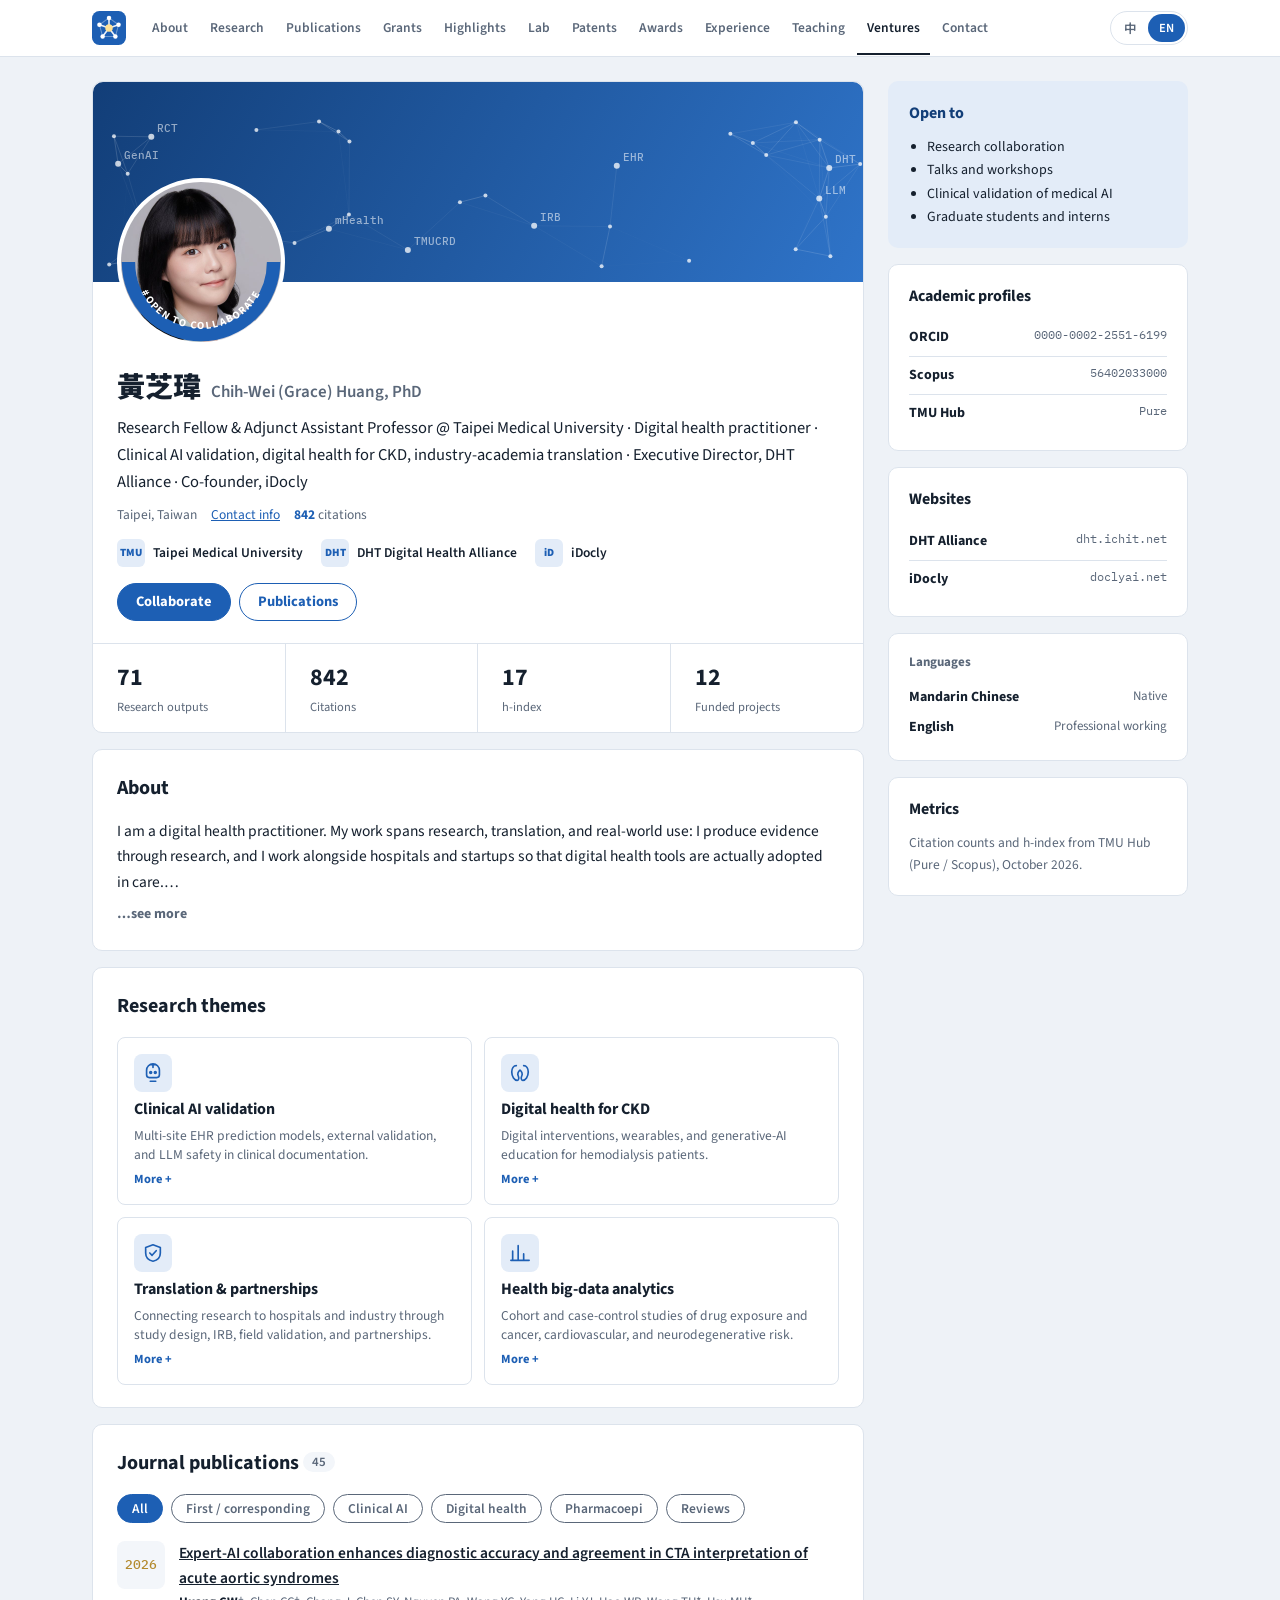
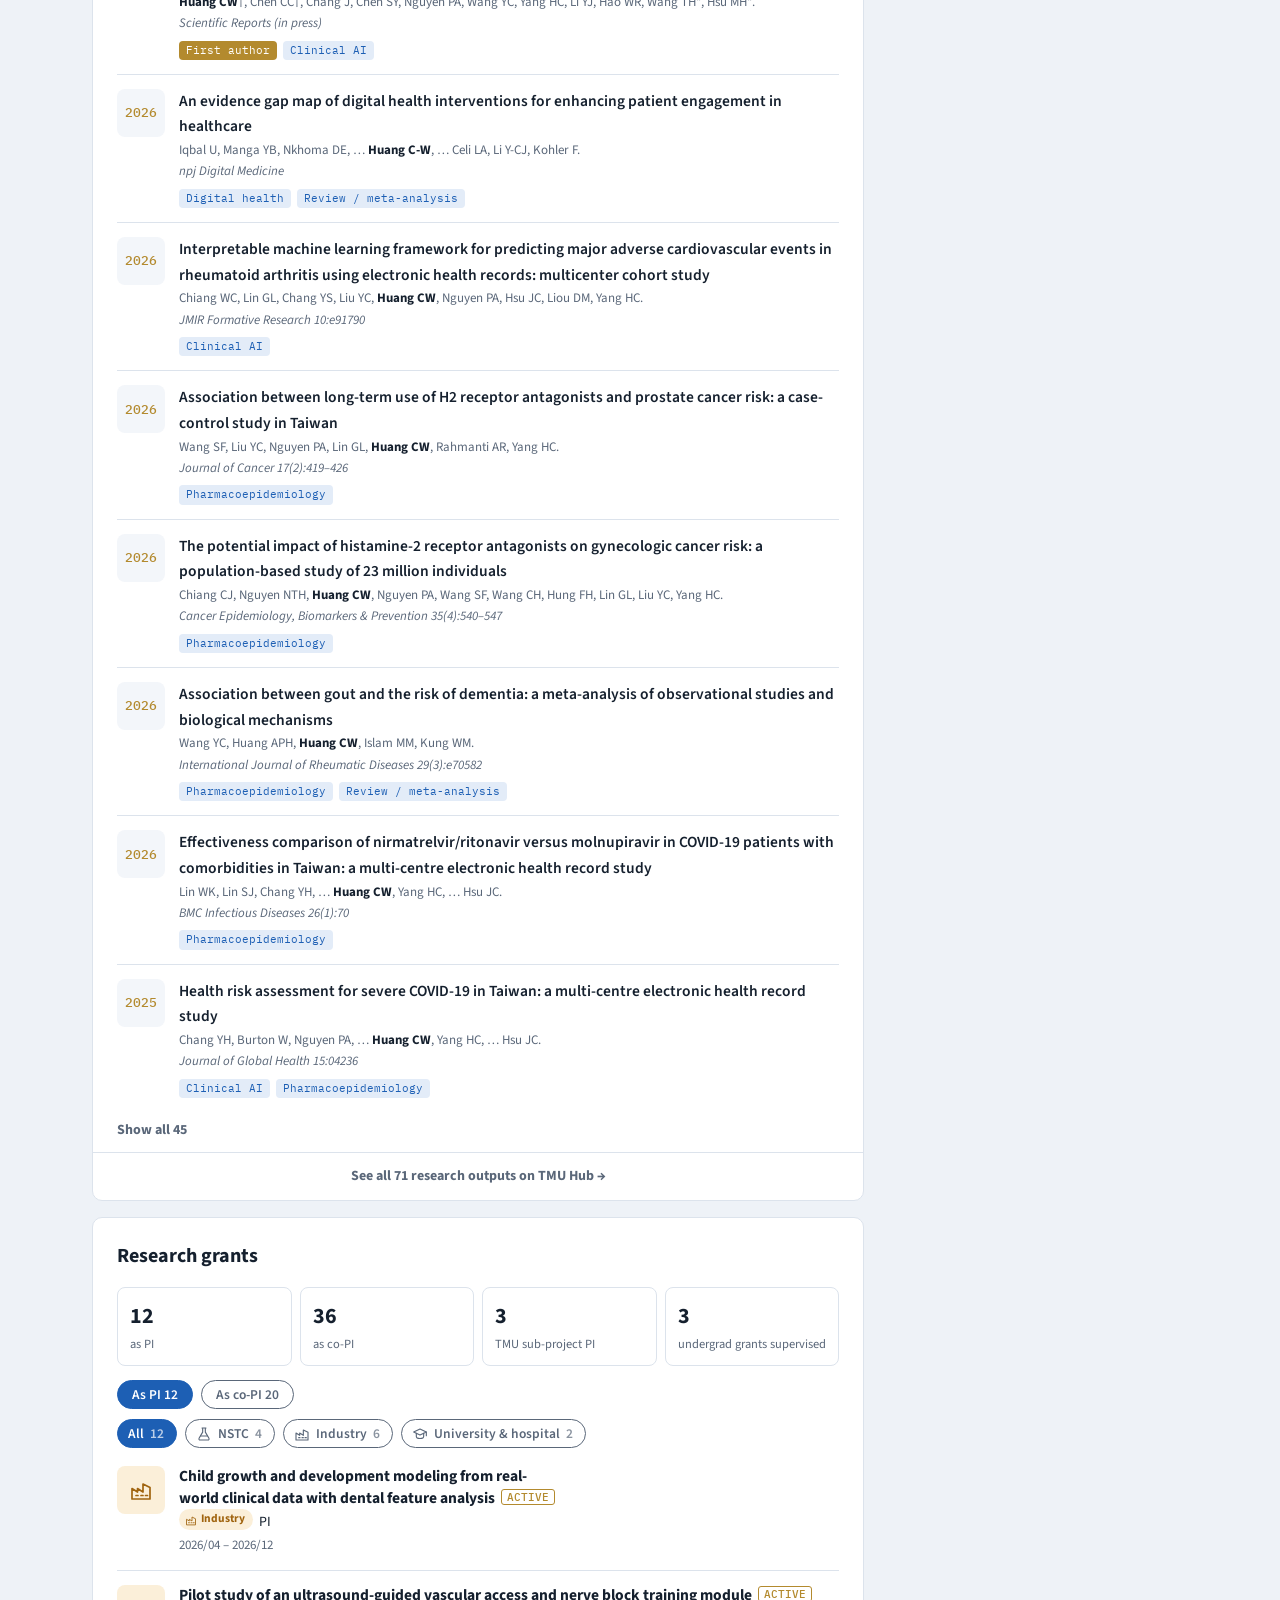
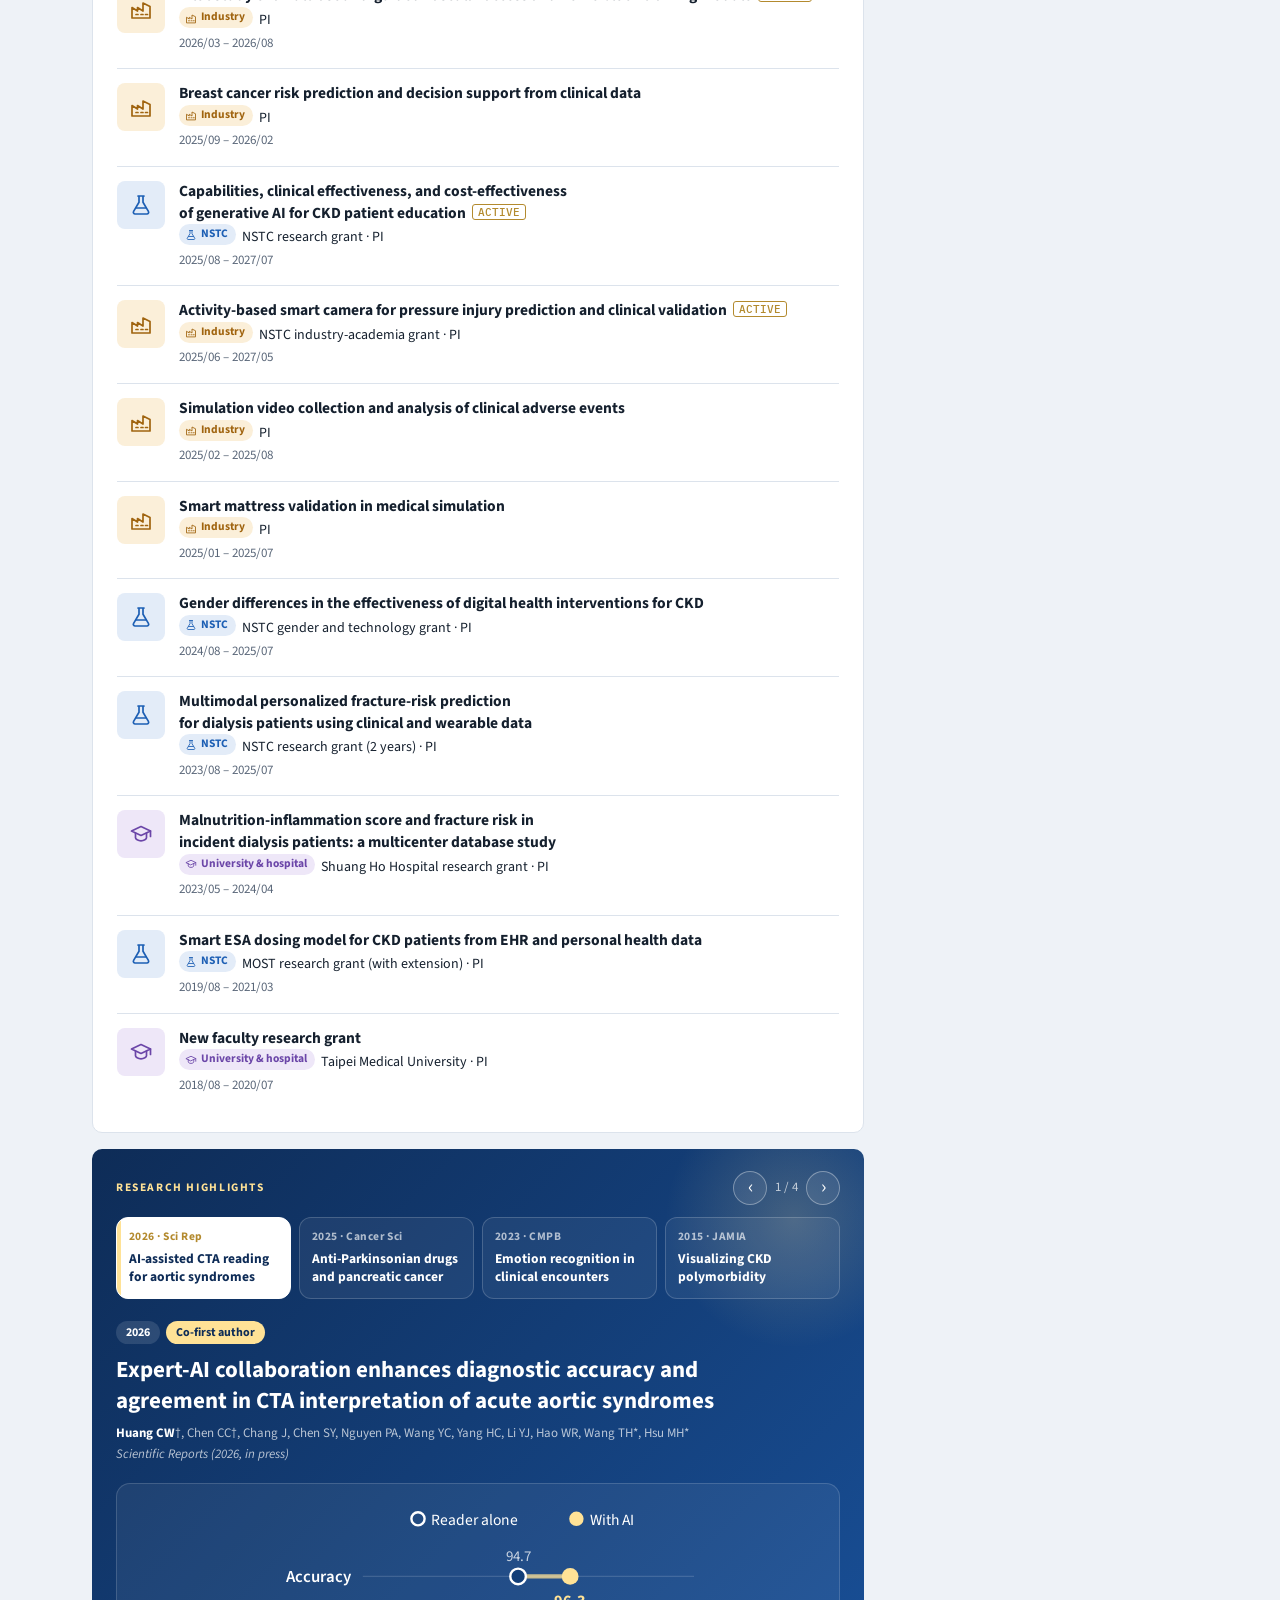
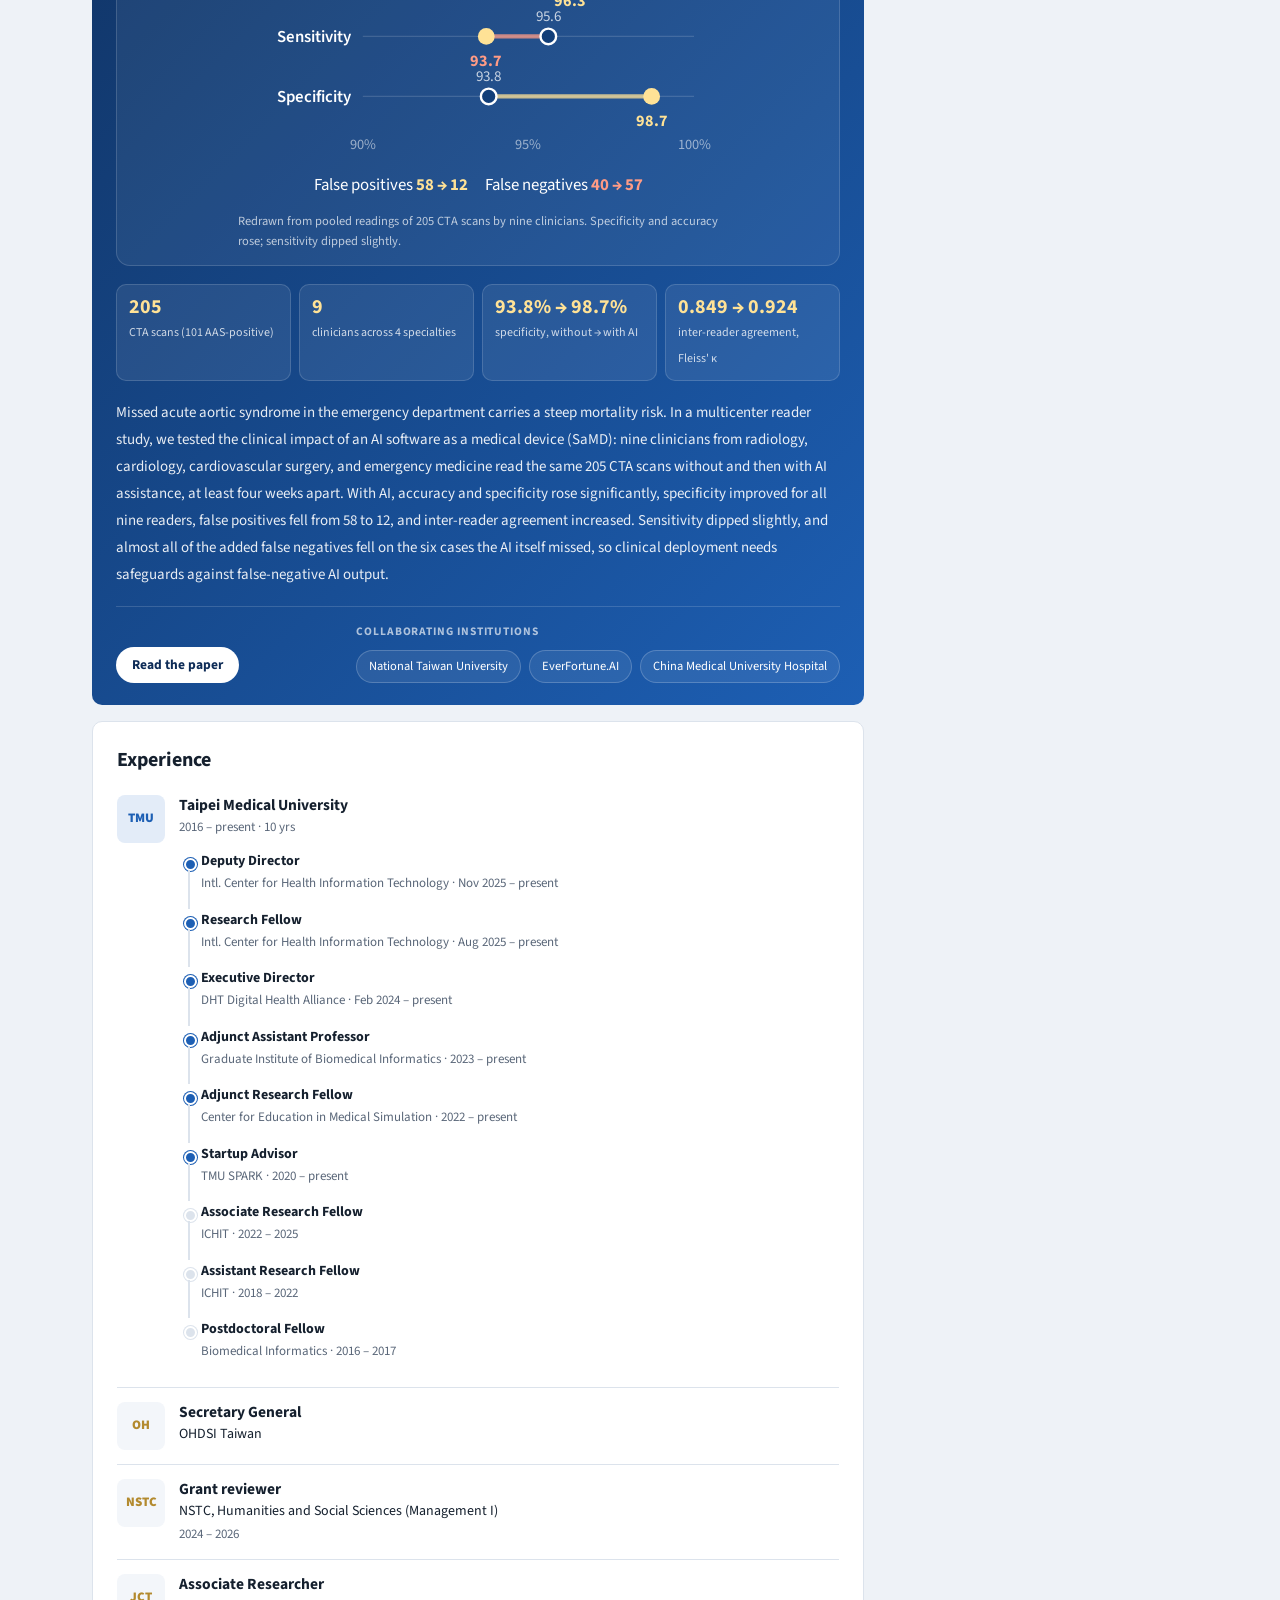
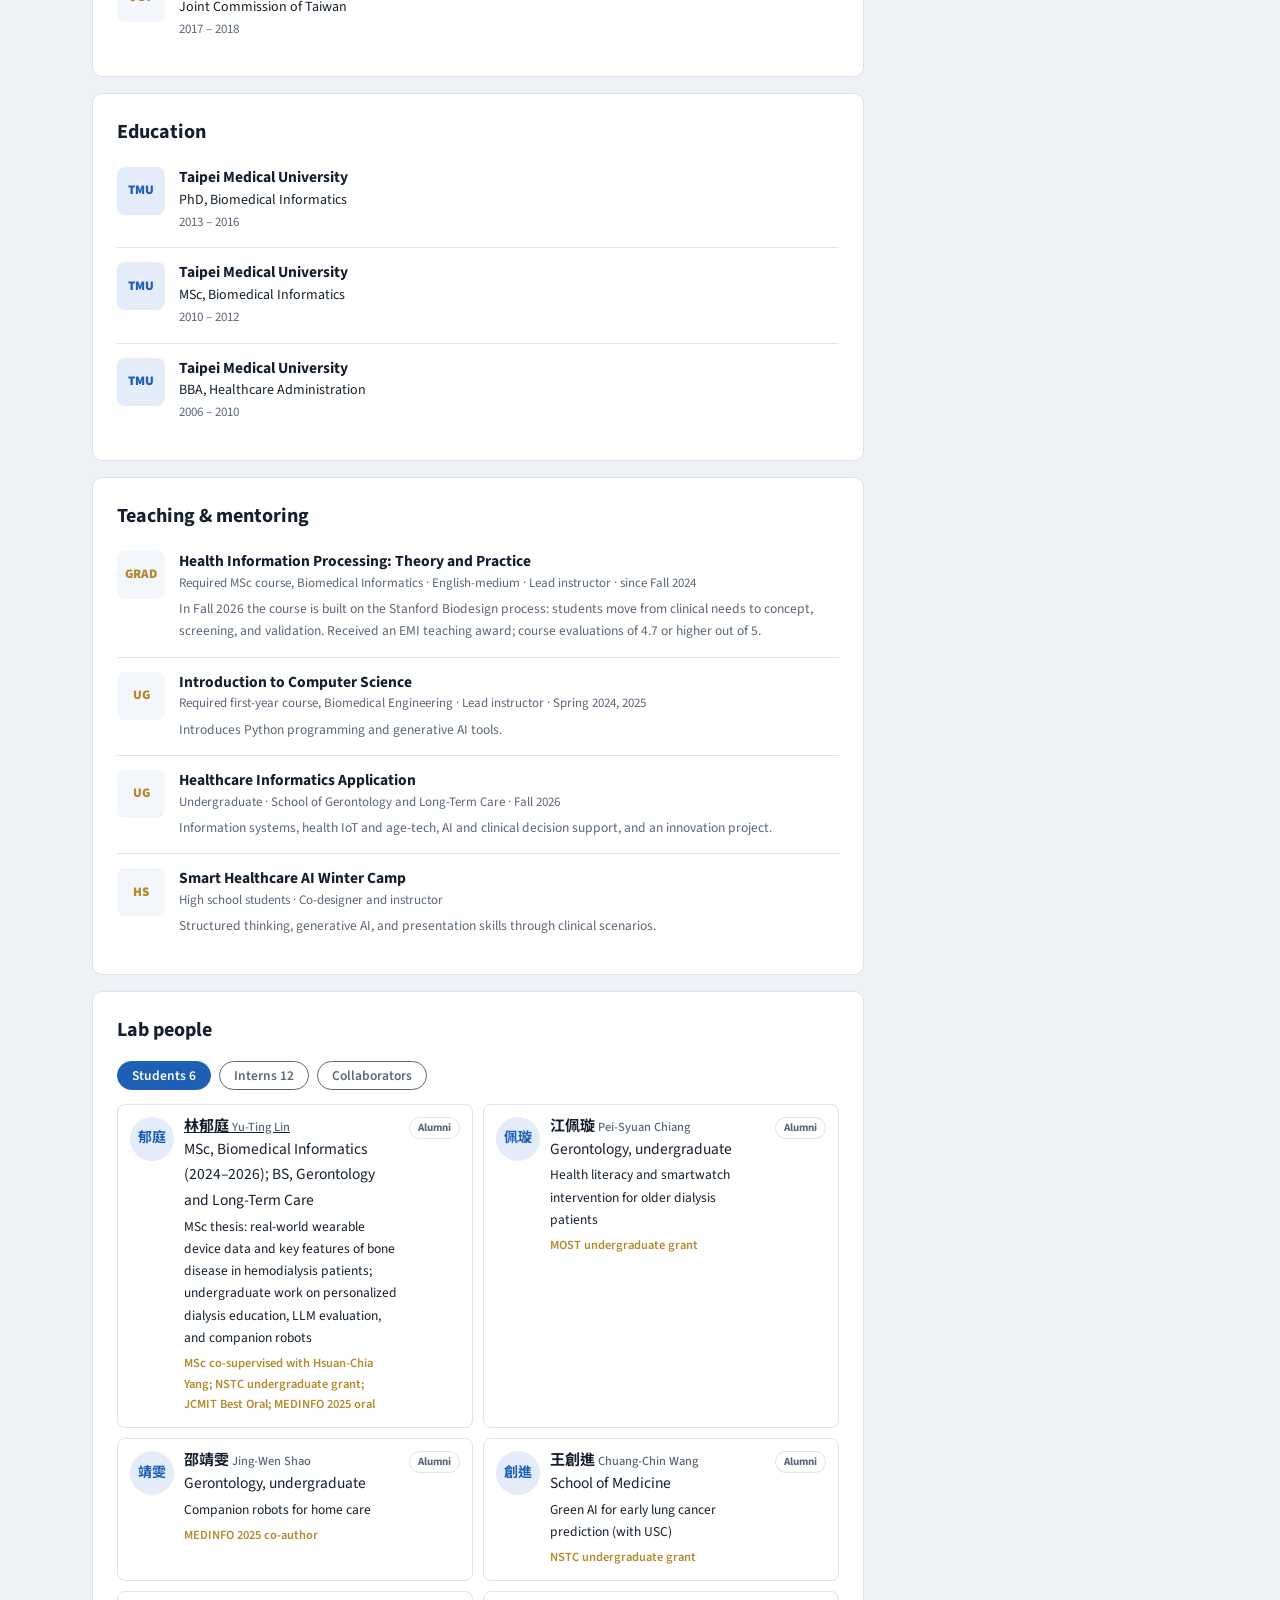
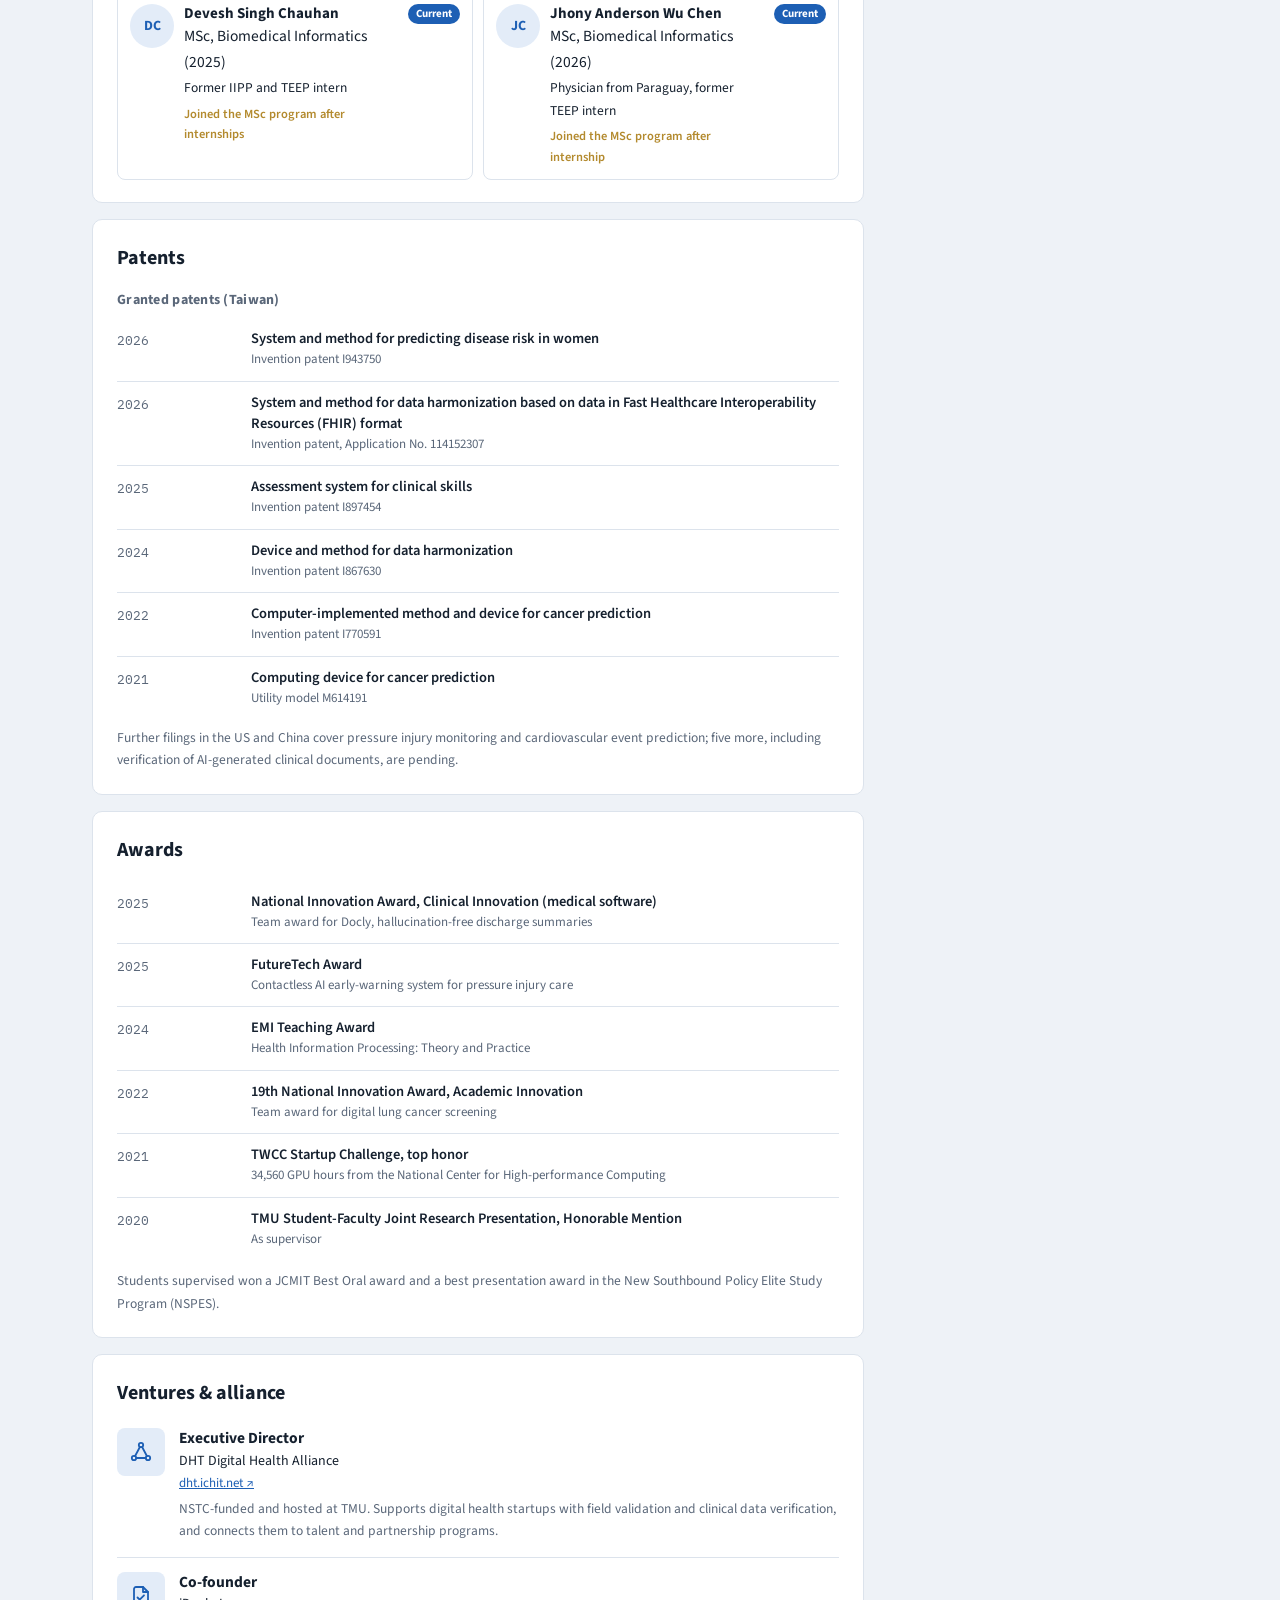
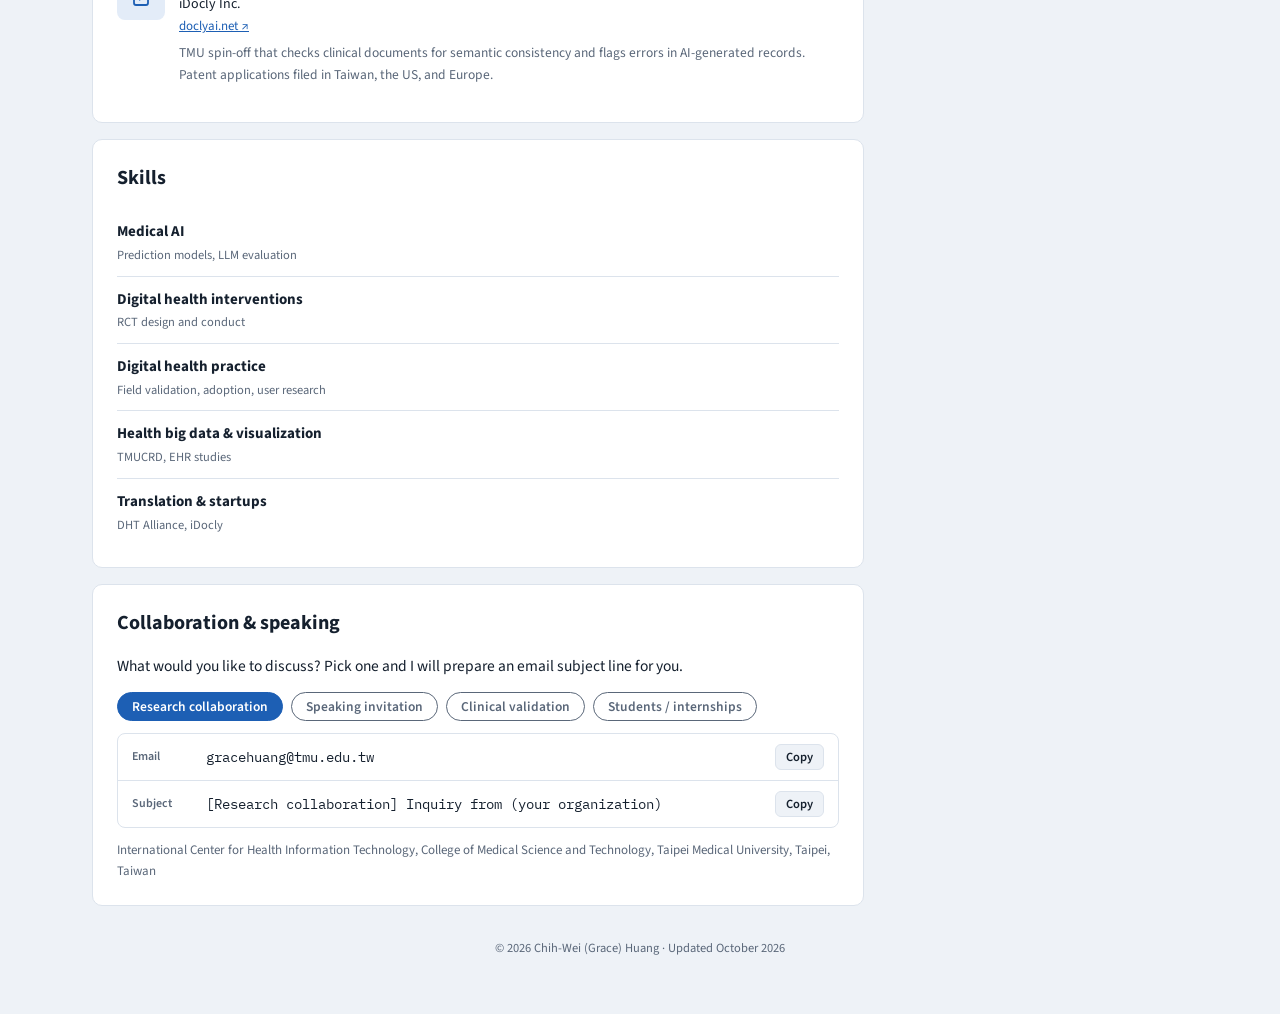
==== commit d9bb18a3: "Add granted patent I943750 (disease risk prediction in women) Co-Authored-By: Claude Opus 5.5 <norep" ====
--- a/index.html
+++ b/index.html
@@ -347,7 +347,6 @@
       <a href="#grants"><span class="zh">計畫</span><span class="en">Grants</span></a>
       <a href="#featured"><span class="zh">亮點</span><span class="en">Highlights</span></a>
       <a href="#lab"><span class="zh">Lab</span><span class="en">Lab</span></a>
-      <a href="internship/"><span class="zh">實習招募</span><span class="en">Internship</span></a>
       <a href="#patents"><span class="zh">專利</span><span class="en">Patents</span></a>
       <a href="#awards"><span class="zh">獲獎</span><span class="en">Awards</span></a>
       <a href="#gallery" id="navGal" hidden><span class="zh">活動</span><span class="en">Activities</span></a>
@@ -579,7 +578,6 @@
     <h2><span class="zh">開放合作</span><span class="en">Open to</span></h2>
     <ul class="zh"><li>研究合作與共同計畫</li><li>演講與工作坊</li><li>醫療 AI 場域驗證</li><li>研究生與國際實習生</li></ul>
     <ul class="en"><li>Research collaboration</li><li>Talks and workshops</li><li>Clinical validation of medical AI</li><li>Graduate students and interns</li></ul>
-    <p style="margin-top:10px"><a class="btn solid" href="internship/"><span class="zh">國際實習生招募</span><span class="en">Internship: how to apply</span></a></p>
   </section>
   <section class="card">
     <h2><span class="zh">學術檔案</span><span class="en">Academic profiles</span></h2>
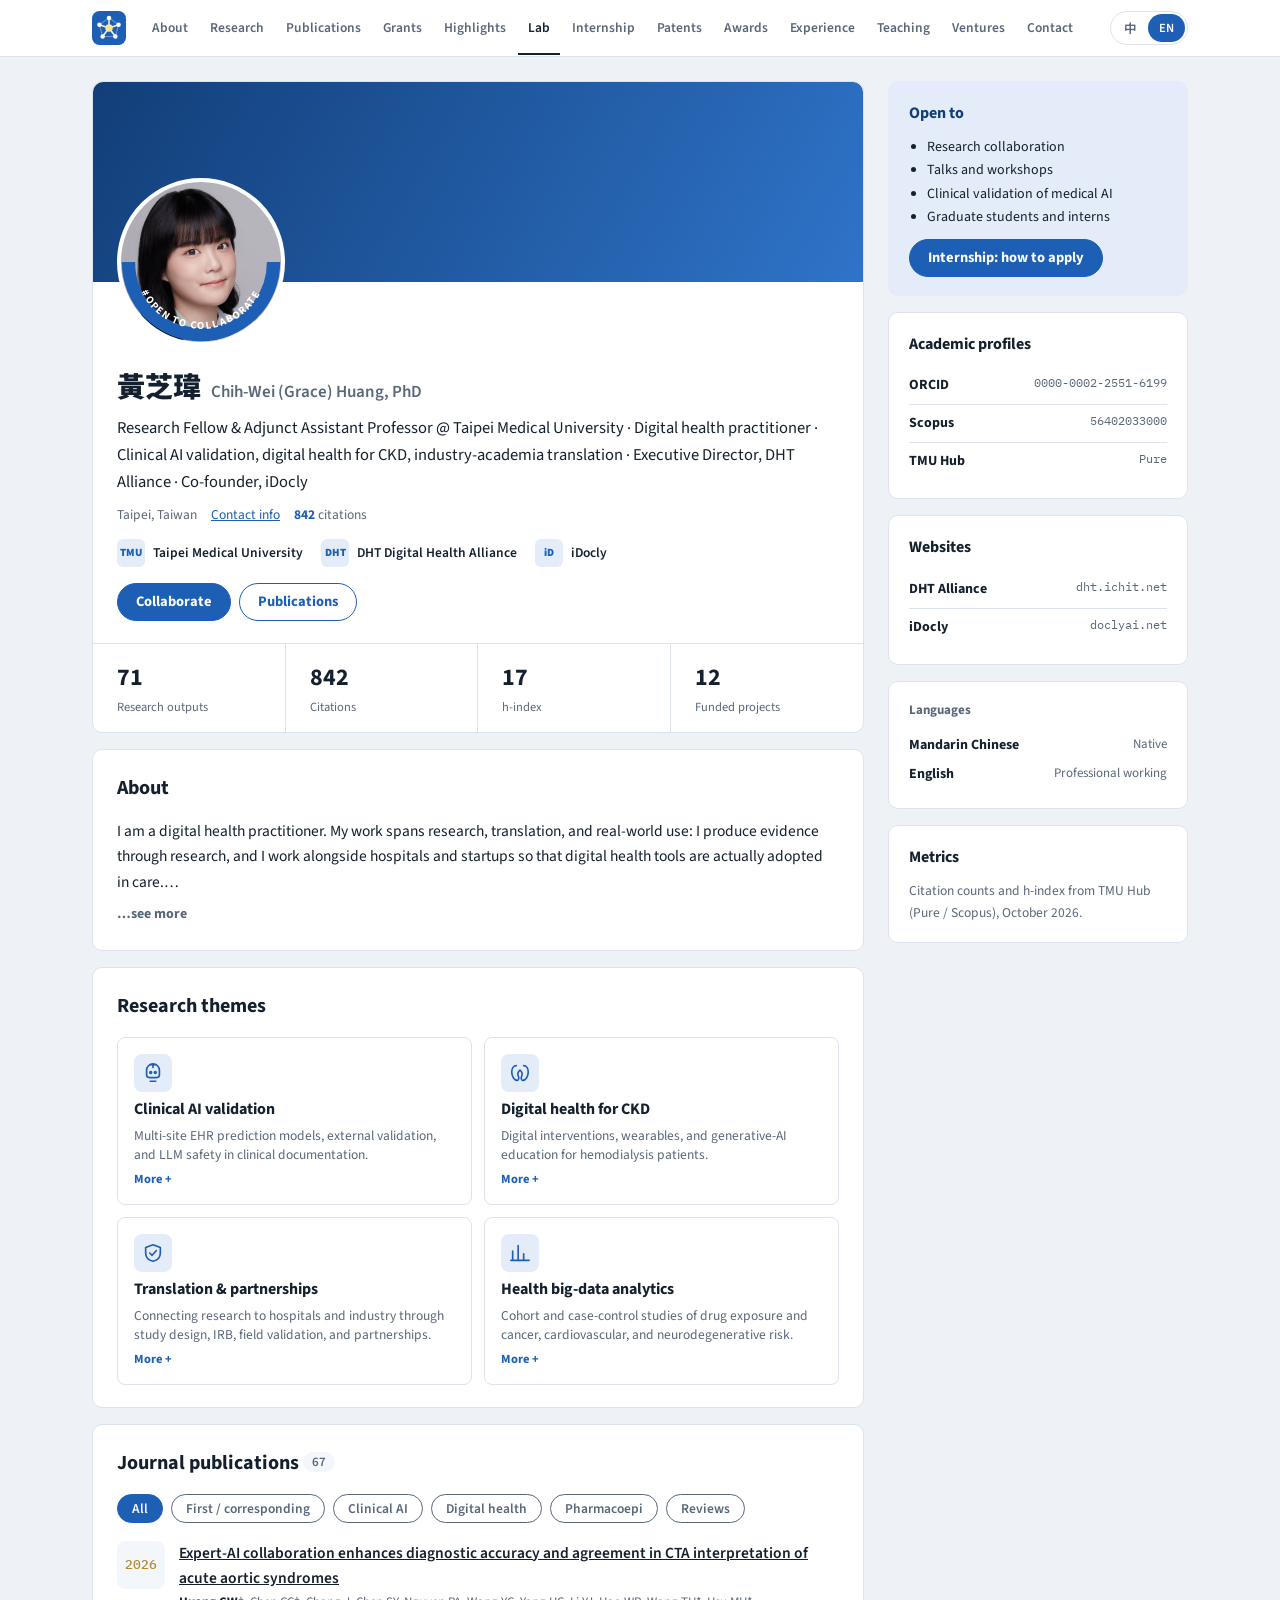
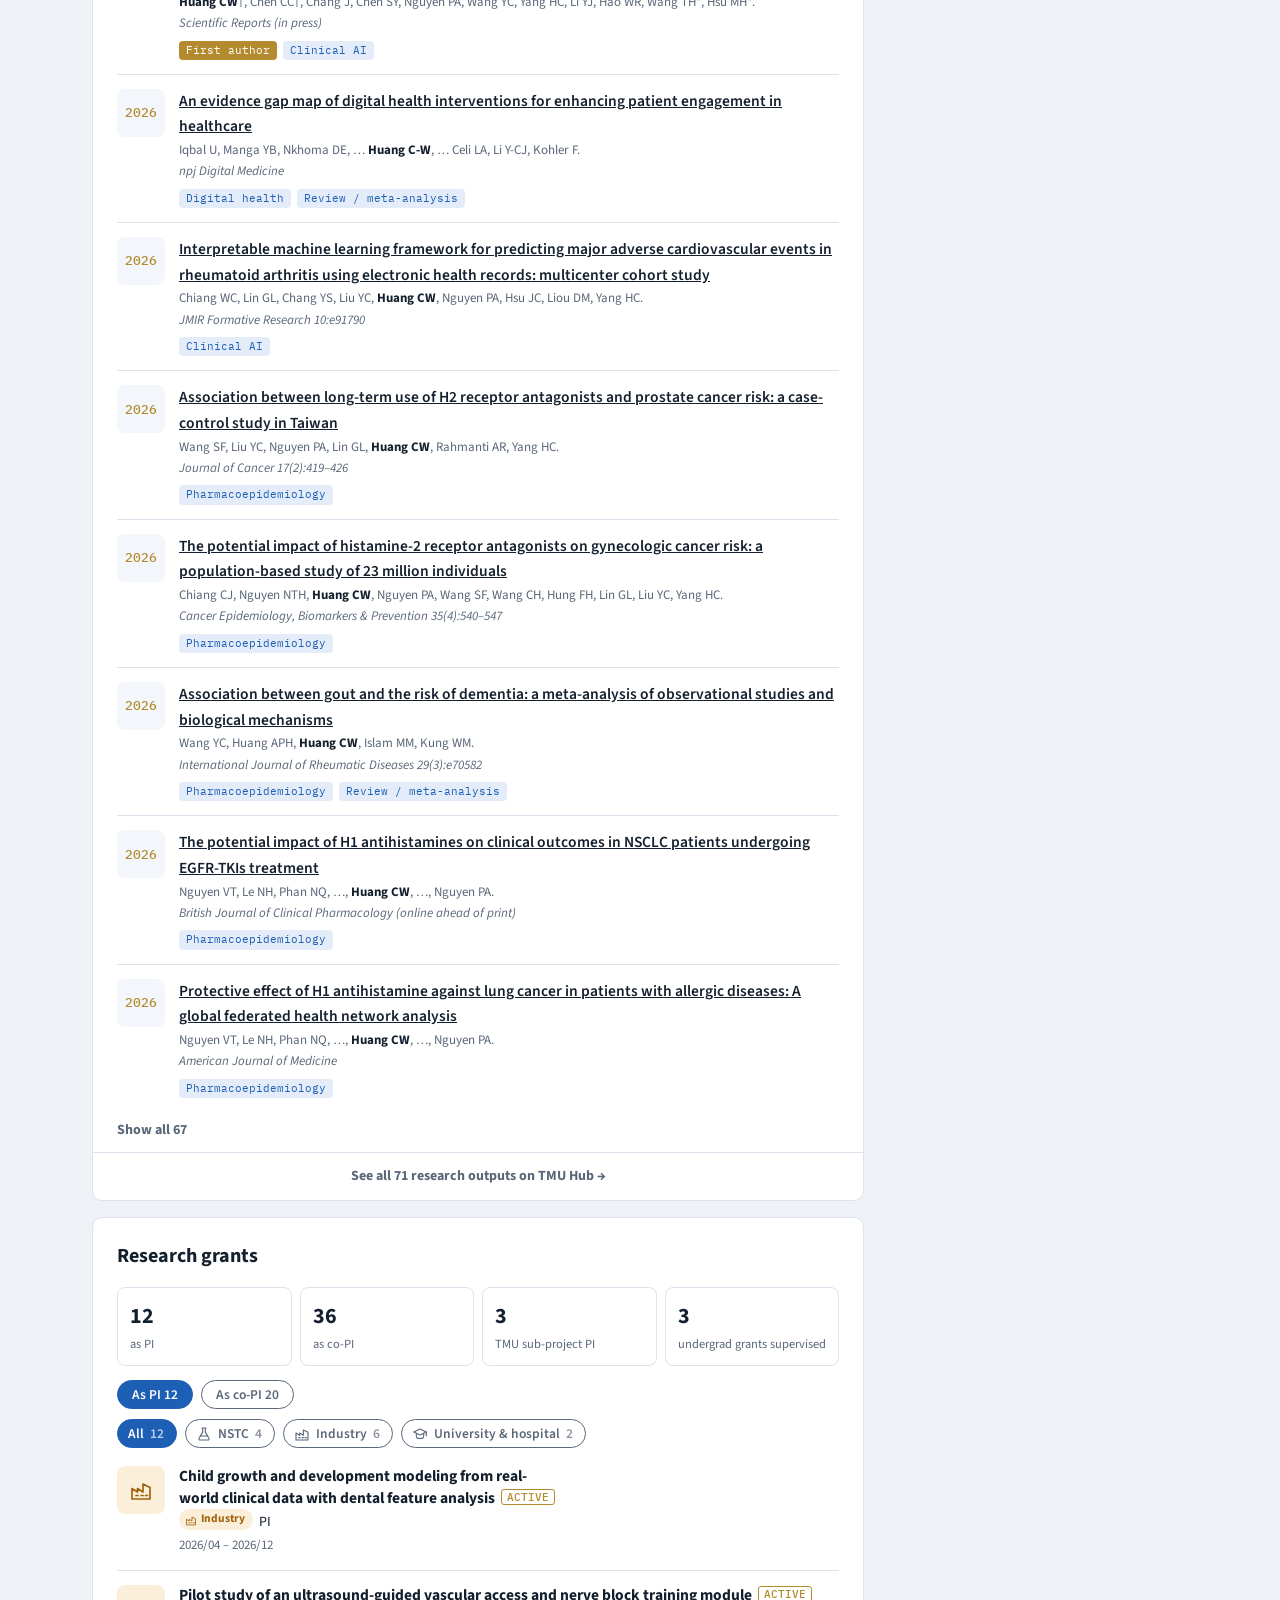
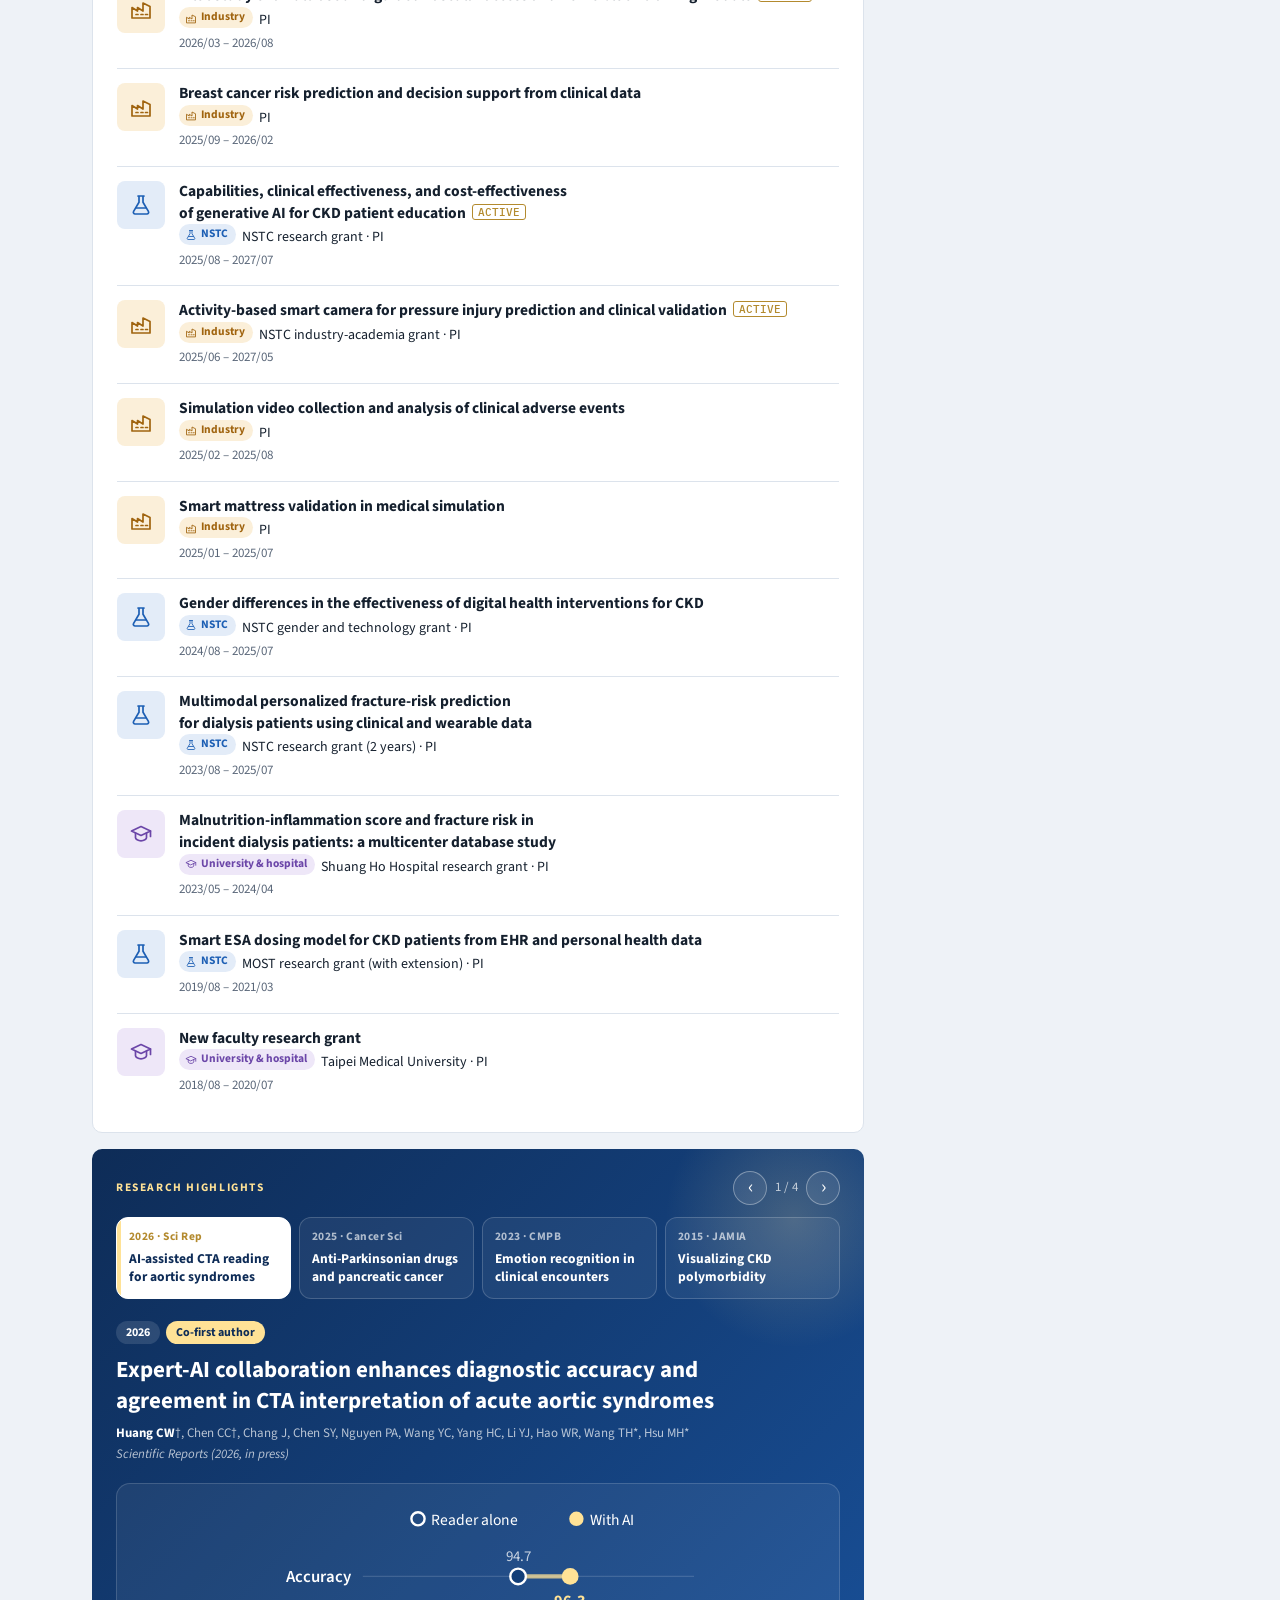
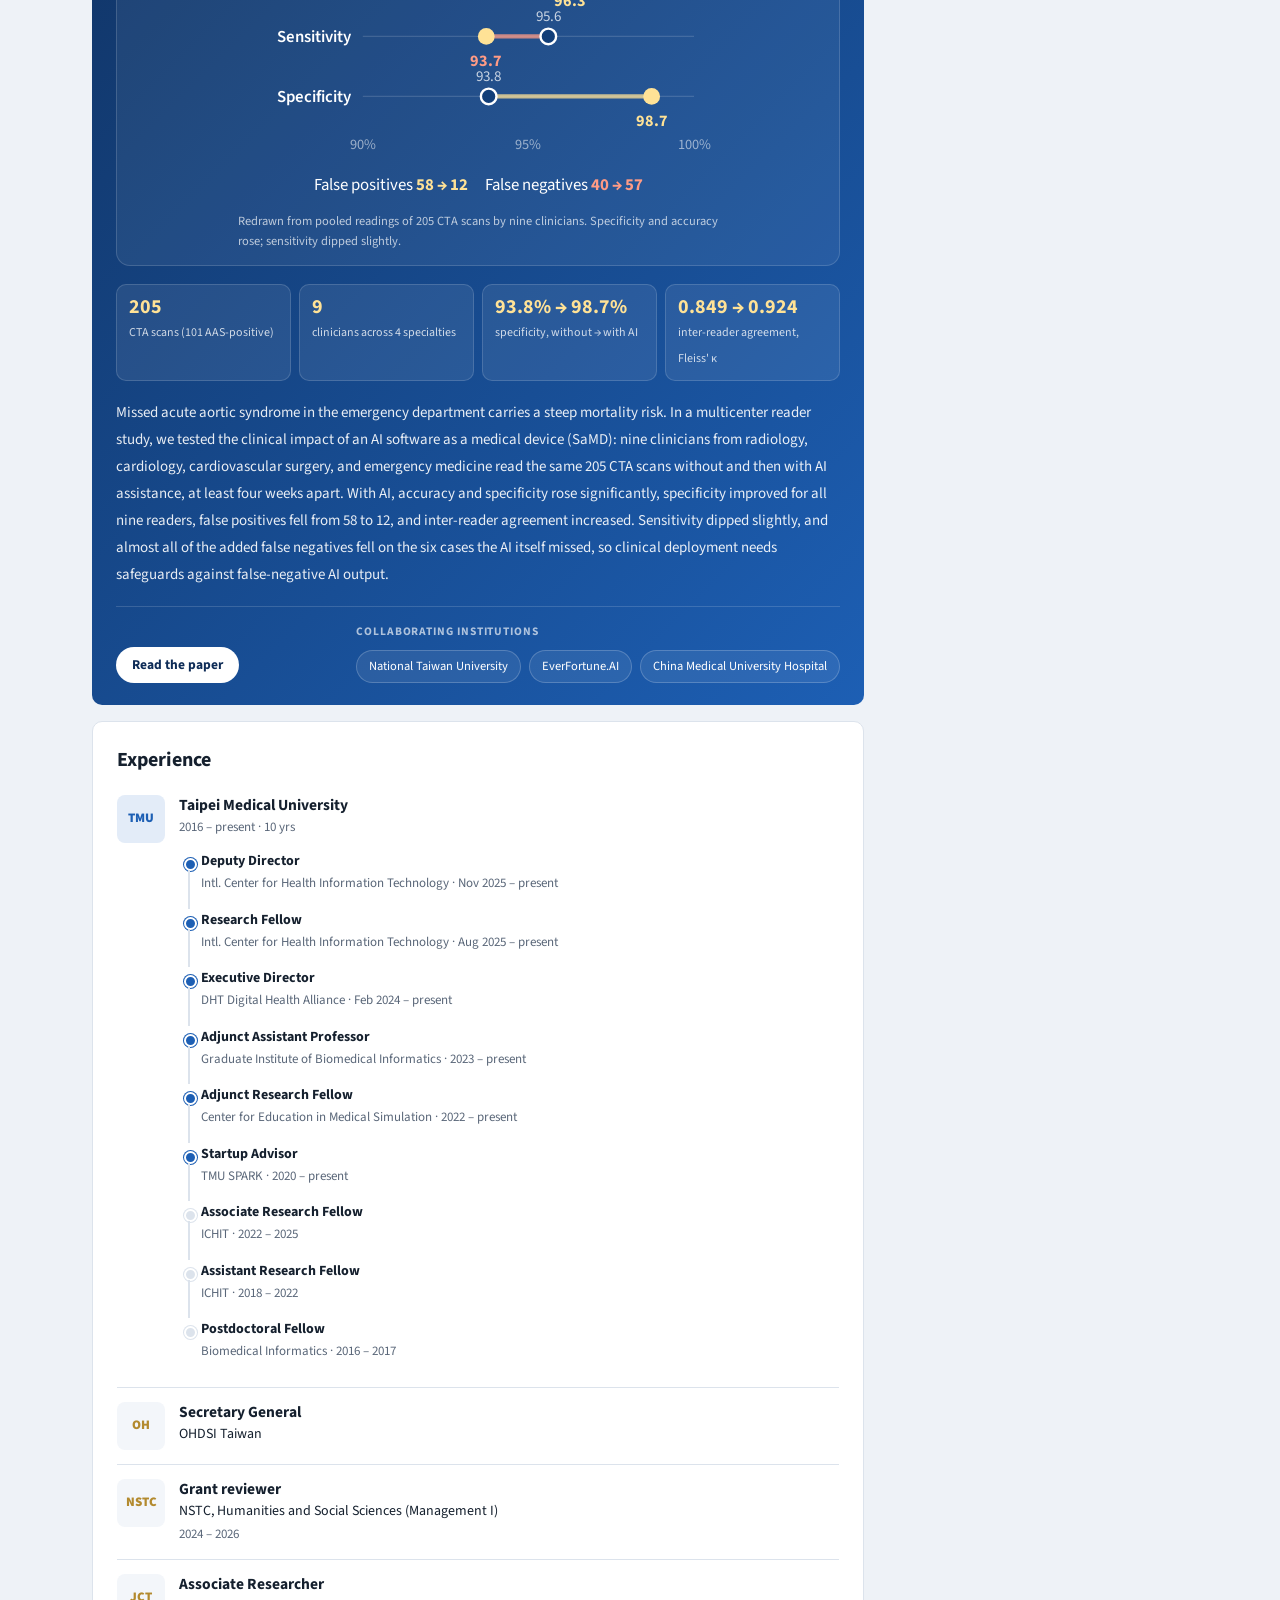
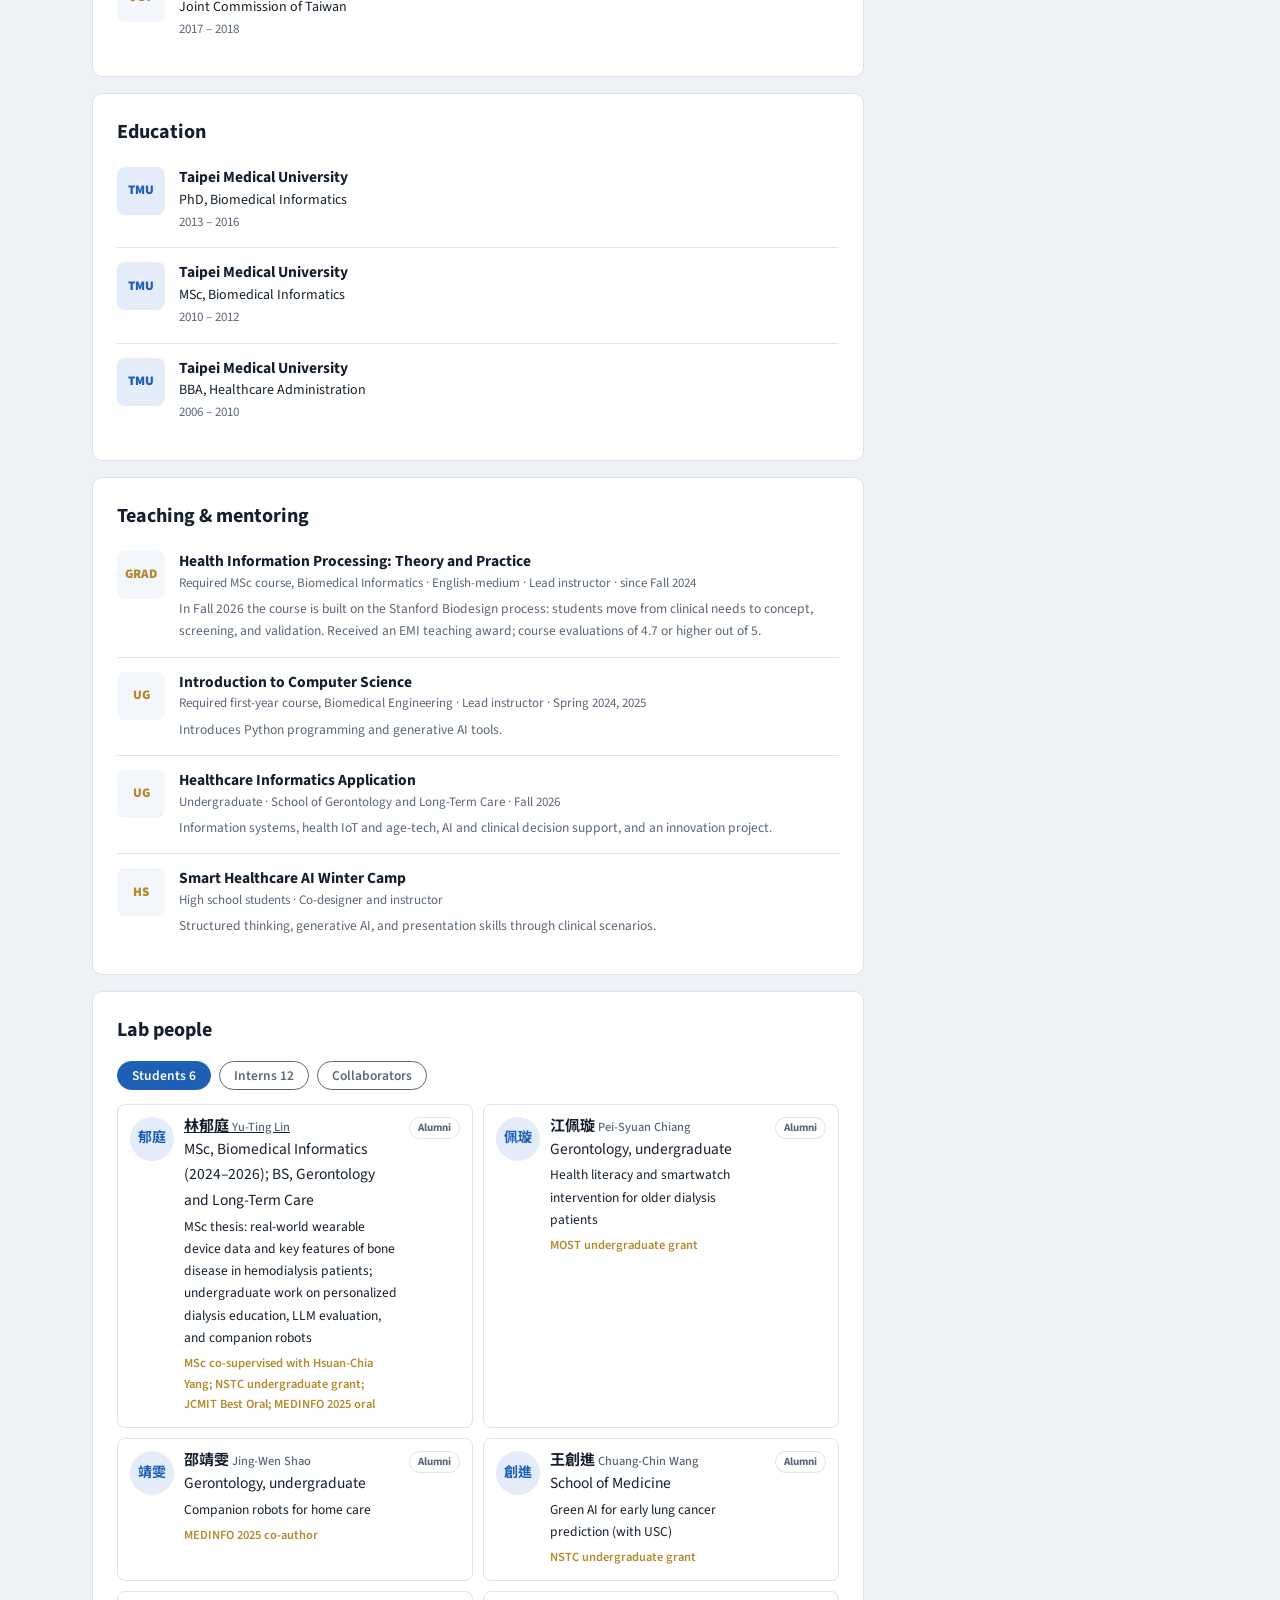
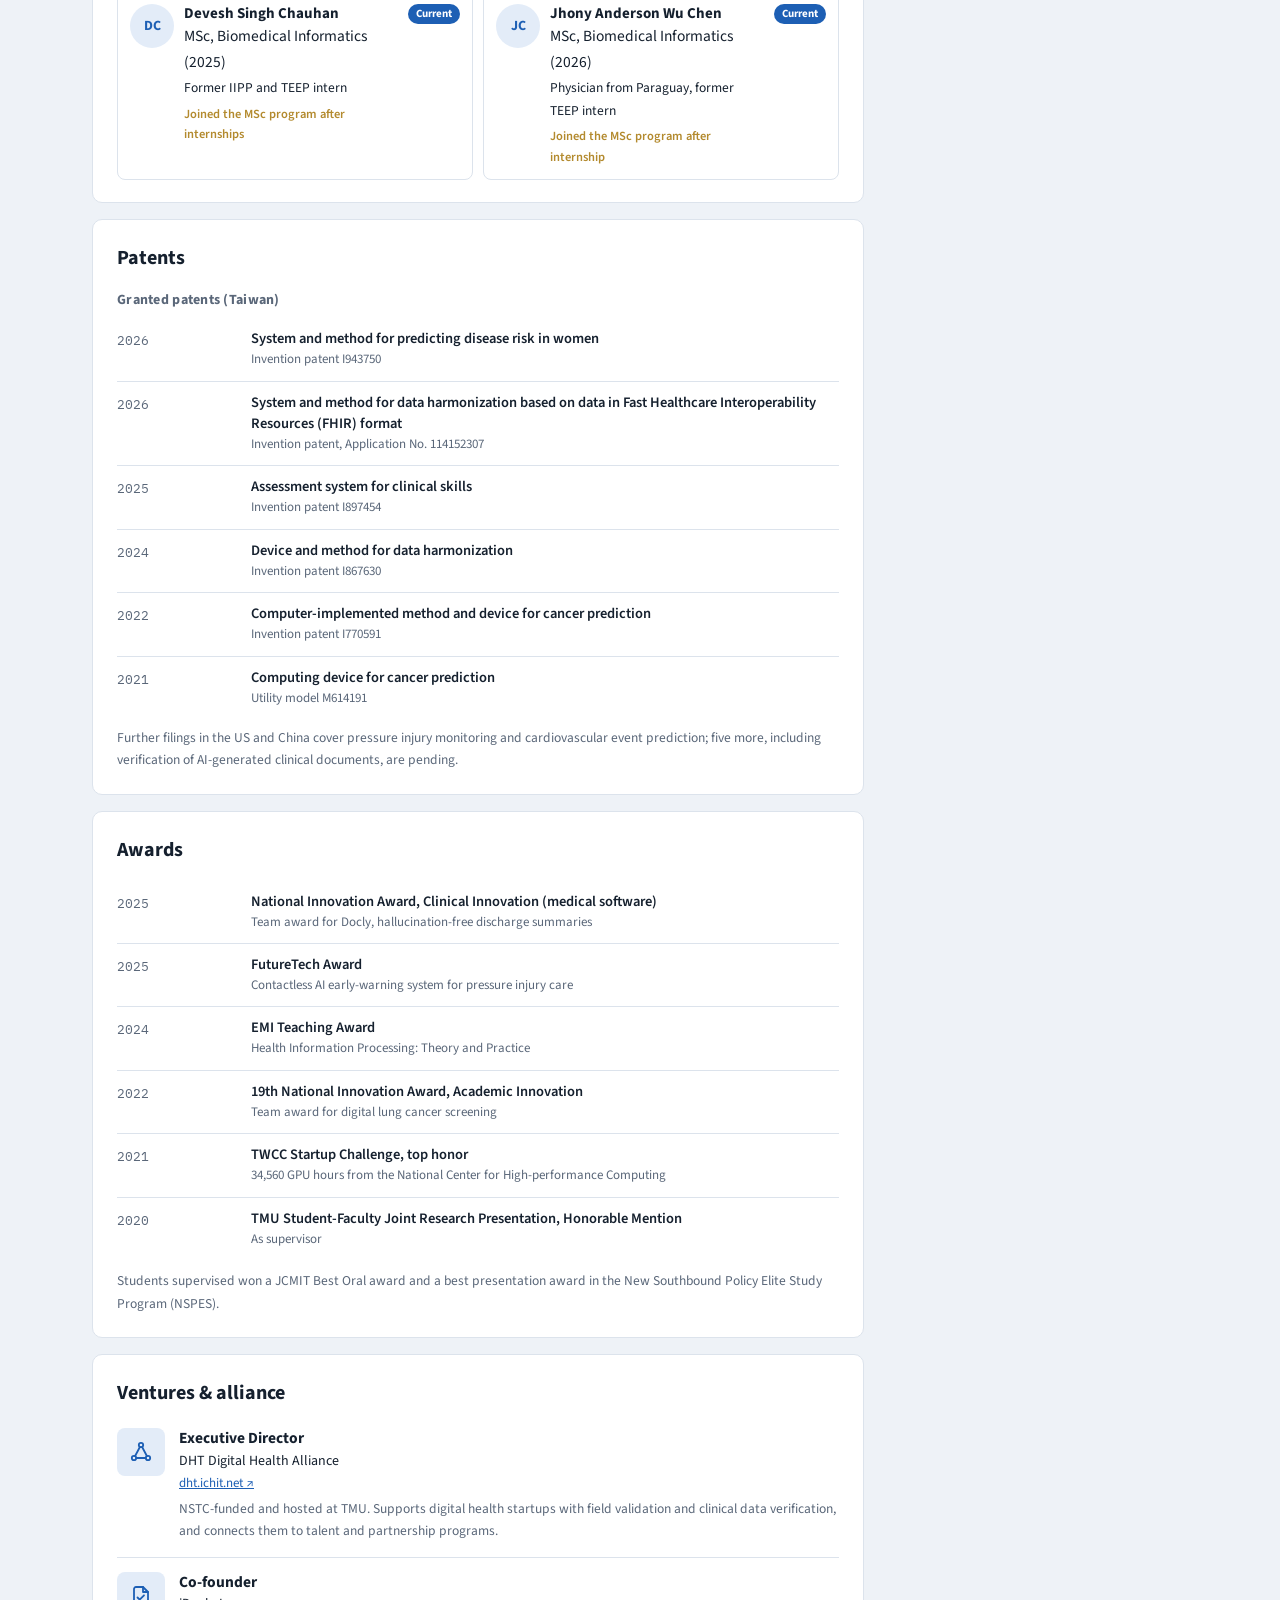
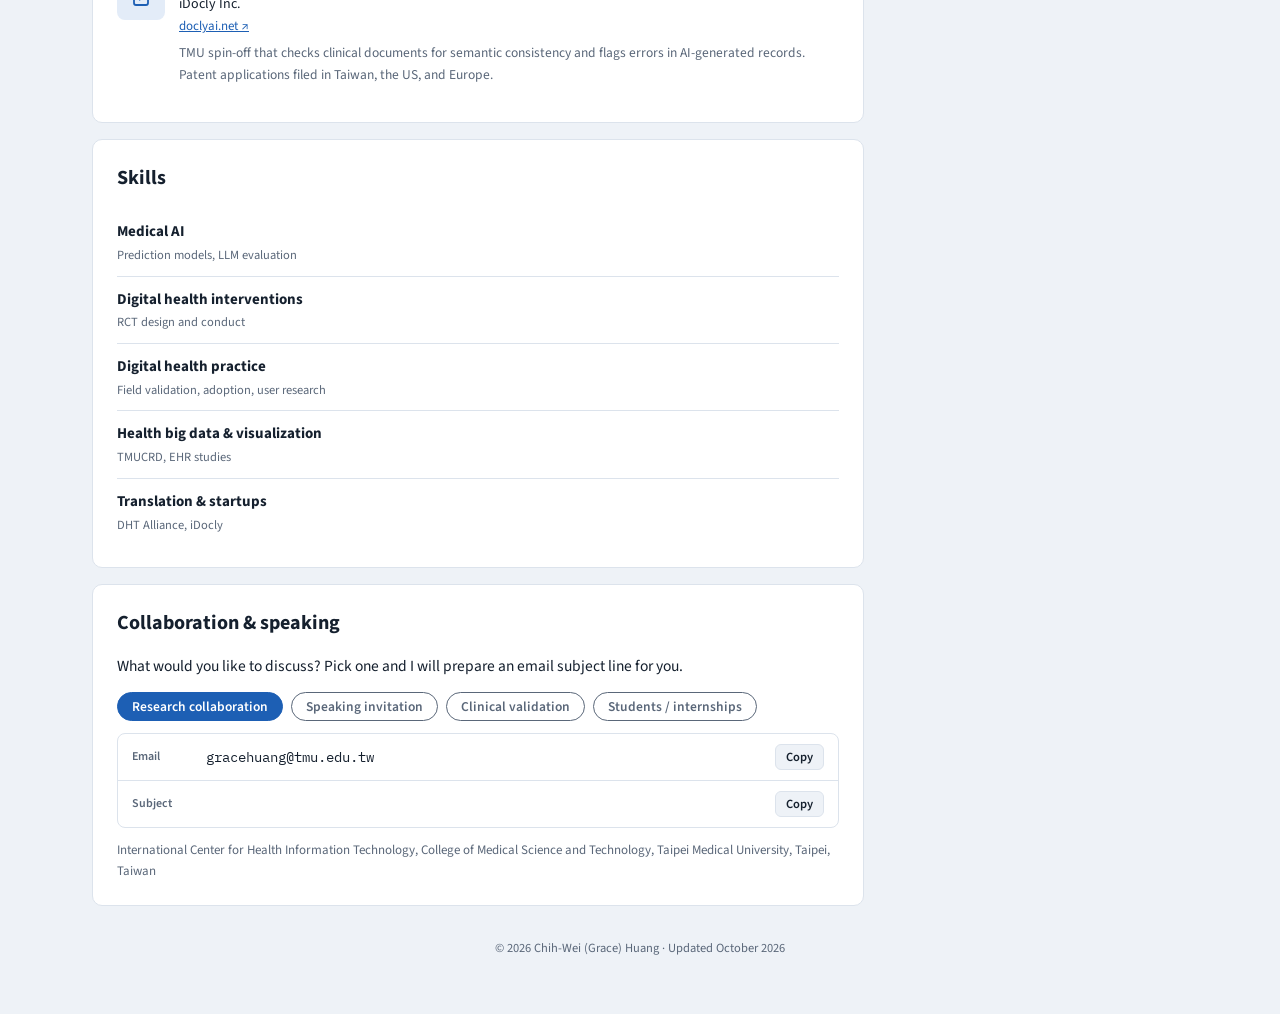
==== commit 639286b1: "Publications: sync with full publication list (67 papers), add DOI links Co-Authored-By: Claude Opus" ====
--- a/index.html
+++ b/index.html
@@ -347,6 +347,7 @@
       <a href="#grants"><span class="zh">計畫</span><span class="en">Grants</span></a>
       <a href="#featured"><span class="zh">亮點</span><span class="en">Highlights</span></a>
       <a href="#lab"><span class="zh">Lab</span><span class="en">Lab</span></a>
+      <a href="internship/"><span class="zh">實習招募</span><span class="en">Internship</span></a>
       <a href="#patents"><span class="zh">專利</span><span class="en">Patents</span></a>
       <a href="#awards"><span class="zh">獲獎</span><span class="en">Awards</span></a>
       <a href="#gallery" id="navGal" hidden><span class="zh">活動</span><span class="en">Activities</span></a>
@@ -578,6 +579,7 @@
     <h2><span class="zh">開放合作</span><span class="en">Open to</span></h2>
     <ul class="zh"><li>研究合作與共同計畫</li><li>演講與工作坊</li><li>醫療 AI 場域驗證</li><li>研究生與國際實習生</li></ul>
     <ul class="en"><li>Research collaboration</li><li>Talks and workshops</li><li>Clinical validation of medical AI</li><li>Graduate students and interns</li></ul>
+    <p style="margin-top:10px"><a class="btn solid" href="internship/"><span class="zh">國際實習生招募</span><span class="en">Internship: how to apply</span></a></p>
   </section>
   <section class="card">
     <h2><span class="zh">學術檔案</span><span class="en">Academic profiles</span></h2>
@@ -661,8 +663,8 @@
  tw.appendChild(b);});
 
 /* ===== data layer: Google Sheets with built-in fallback ===== */
-var SHEETS={publications:'1vbjrNzRpi3qhapkTmFFYk47YF_Kssg89lForhz2jMgk',grants:'1Tj0cqeMRILDfgWZjcLGkzg60TJtsO3k5HQrWaR_JSBo',people:'1WQFUKXzUzACoc_eDU_CL4op96mSH3C0STfLv4QZhPGM',gallery:'1CcztBZxq0BYeyPrHtn_5hAdr6L0Sm2vEWRkXtxAZkkQ',highlights:'1cz_DVwJjkbBB7U8LsKa4A4nzS9sMOw49wddzuNRZDKo',collaborators:'1Nr8Un-70xdwUgcGpq_Rt4dx6iMJOVsIYsLjiLqdF-XM',partners:'1zwVlpC-vG7xYWrzfySEWwR6M5_-ovyKZOHvWOKWK2rA',patents:'1oal0ufvwrITQchI7WqnJtQQbxCb7XT-rvRDGQsEJR7g',awards:'1eNq9DlfQcIPM39hivEY2ah8haW0l1Lt4XhhhGrCena0',teaching:'1cvUy0uzpsShNyGg66NgSsEbOvRP47cuvoaxMVdJftsc',stats:'17VX8YV_4SEzTW_Sz3eQYeGOkN5AmD97NJ4tfS3qqbZM'};
-var DATA={"publications":[{"show":"Y","year":"2026","title":"Expert-AI collaboration enhances diagnostic accuracy and agreement in CTA interpretation of acute aortic syndromes","authors":"**Huang CW**†, Chen CC†, Chang J, Chen SY, Nguyen PA, Wang YC, Yang HC, Li YJ, Hao WR, Wang TH*, Hsu MH*.","journal":"Scientific Reports (in press)","role":"first","tags":"ai","link":"https://doi.org/10.1038/s41598-026-68474-x"},{"show":"Y","year":"2026","title":"An evidence gap map of digital health interventions for enhancing patient engagement in healthcare","authors":"Iqbal U, Manga YB, Nkhoma DE, … **Huang C-W**, … Celi LA, Li Y-CJ, Kohler F.","journal":"npj Digital Medicine","role":"","tags":"dh;rev","link":""},{"show":"Y","year":"2026","title":"Interpretable machine learning framework for predicting major adverse cardiovascular events in rheumatoid arthritis using electronic health records: multicenter cohort study","authors":"Chiang WC, Lin GL, Chang YS, Liu YC, **Huang CW**, Nguyen PA, Hsu JC, Liou DM, Yang HC.","journal":"JMIR Formative Research 10:e91790","role":"","tags":"ai","link":""},{"show":"Y","year":"2026","title":"Association between long-term use of H2 receptor antagonists and prostate cancer risk: a case-control study in Taiwan","authors":"Wang SF, Liu YC, Nguyen PA, Lin GL, **Huang CW**, Rahmanti AR, Yang HC.","journal":"Journal of Cancer 17(2):419–426","role":"","tags":"epi","link":""},{"show":"Y","year":"2026","title":"The potential impact of histamine-2 receptor antagonists on gynecologic cancer risk: a population-based study of 23 million individuals","authors":"Chiang CJ, Nguyen NTH, **Huang CW**, Nguyen PA, Wang SF, Wang CH, Hung FH, Lin GL, Liu YC, Yang HC.","journal":"Cancer Epidemiology, Biomarkers & Prevention 35(4):540–547","role":"","tags":"epi","link":""},{"show":"Y","year":"2026","title":"Association between gout and the risk of dementia: a meta-analysis of observational studies and biological mechanisms","authors":"Wang YC, Huang APH, **Huang CW**, Islam MM, Kung WM.","journal":"International Journal of Rheumatic Diseases 29(3):e70582","role":"","tags":"epi;rev","link":""},{"show":"Y","year":"2026","title":"Effectiveness comparison of nirmatrelvir/ritonavir versus molnupiravir in COVID-19 patients with comorbidities in Taiwan: a multi-centre electronic health record study","authors":"Lin WK, Lin SJ, Chang YH, … **Huang CW**, Yang HC, … Hsu JC.","journal":"BMC Infectious Diseases 26(1):70","role":"","tags":"epi","link":""},{"show":"Y","year":"2025","title":"Health risk assessment for severe COVID-19 in Taiwan: a multi-centre electronic health record study","authors":"Chang YH, Burton W, Nguyen PA, … **Huang CW**, Yang HC, … Hsu JC.","journal":"Journal of Global Health 15:04236","role":"","tags":"ai;epi","link":""},{"show":"Y","year":"2025","title":"Enhancing chronic diabetes care with companion robots in rural Taiwan","authors":"Lin YT, Chiu HL, Shao JW, Yang HC, **Huang CW***.","journal":"Studies in Health Technology and Informatics 329:1084–1088 (MEDINFO 2025)","role":"corresponding","tags":"dh","link":""},{"show":"Y","year":"2025","title":"Personalized prediction of chronic kidney disease progression in patients with CKD stages 3–5: a multicenter study using the machine learning approach","authors":"Duong TT, Nguyen MT, Liao CT, Le NH, Phan TP, **Huang CW**, Hsu JC, Nguyen APA.","journal":"Studies in Health Technology and Informatics 329:1165–1169 (MEDINFO 2025)","role":"","tags":"ai","link":""},{"show":"Y","year":"2025","title":"Real-world data on the associations of tricyclic antidepressants and selective serotonin reuptake inhibitors with gynecologic cancer risk","authors":"Wang CH†, **Huang CW**†, Nguyen NTH, Lin MC, Nguyen PA, Islam MM, Chien SC, Yang HC.","journal":"Cancers","role":"first","tags":"epi","link":""},{"show":"Y","year":"2025","title":"The protective role of anti-Parkinsonian drugs in pancreatic cancer risk: a comprehensive case-control study in Taiwan","authors":"Yang HC, Chou WC, Nguyen PA, Nguyen NTH, Nguyen TP, Wang CH, Hsu JC, Lin MC, **Huang CW***.","journal":"Cancer Science","role":"corresponding","tags":"epi","link":""},{"show":"Y","year":"2025","title":"Validating nonverbal cues for assessing physician empathy in telemedicine: a Delphi study","authors":"Rahmanti AR, Yang HC, **Huang CW**, Huang CT, Lazuardi L, Lin CW, Li YJ.","journal":"Medical Education Online","role":"","tags":"dh","link":""},{"show":"Y","year":"2024","title":"Early detection of dementia in type 2 diabetes population: predictive analytics using machine learning approach","authors":"Phuc TP, Nguyen PA, Nguyen NN, … **Huang CW**, Yang HC, … Hsu JC.","journal":"Journal of Medical Internet Research","role":"","tags":"ai","link":""},{"show":"Y","year":"2024","title":"Comprehensive evaluation of the cardiovascular protective effects of SGLT2 inhibitors in patients with advanced chronic kidney disease: a real-world evidence","authors":"Shiao CC, Chiu CW, Chang YM, … **Huang CW**, … Hsu JC.","journal":"American Journal of Nephrology","role":"","tags":"epi","link":""},{"show":"Y","year":"2024","title":"Evaluating the effectiveness of a novel personalized health education approach for hemodialysis patients: a four-week study using a widely-used communication app in Taiwan","authors":"Lin YT, Zheng CM, Hung KC, Yang HC, Zheng ML, **Huang CW***.","journal":"Studies in Health Technology and Informatics (MIE 2024)","role":"corresponding","tags":"dh","link":""},{"show":"Y","year":"2024","title":"利用爬蟲建立慢性腎病衛教資料庫的成效評估","authors":"林郁庭、鄭彩梅、洪國欽、鄭美玲、**黃芝瑋***","journal":"醫療資訊雜誌 33(3):31–41","role":"corresponding","tags":"dh","link":""},{"show":"Y","year":"2024","title":"Taipei Medical University Clinical Research Database: a collaborative hospital EHR database aligned with international common data standards","authors":"Nguyen PA, Hsu MH, Chang TH, Yang HC, **Huang CW**, Liao CT, Lu CY, Hsu JC.","journal":"BMJ Health & Care Informatics 31(1):e100890","role":"","tags":"ai","link":""},{"show":"Y","year":"2024","title":"Personalised prediction of maintenance dialysis initiation in patients with chronic kidney disease stages 3–5: a multicentre study using the machine learning approach","authors":"Hoang AT, Nguyen PA, Phan TP, … **Huang CW**, Iqbal U, … Liao CT.","journal":"BMJ Health & Care Informatics 31(1):e100893","role":"","tags":"ai","link":""},{"show":"Y","year":"2024","title":"The effect of social robots on depression and loneliness for older residents in long-term care facilities: a meta-analysis of randomized controlled trials","authors":"Yen HY, **Huang CW**, Chiu HL, Jin G.","journal":"Journal of the American Medical Directors Association","role":"","tags":"dh;rev","link":""},{"show":"Y","year":"2024","title":"A novel Multi-Level Refined (MLR) knowledge graph design and chatbot system for healthcare applications","authors":"Hsueh HC, Chien SC, **Huang CW**, Yang HC, Iqbal U, Lin LF, Jian WS.","journal":"PLoS One 19(1):e0296939","role":"","tags":"ai","link":""},{"show":"Y","year":"2024","title":"Unveiling the future of COVID-19 patient care: groundbreaking prediction models for severe outcomes or mortality in hospitalized cases","authors":"Hien NTK, Tsai FJ, Chang YH, … **Huang CW**, Yang HC, Hsu JC.","journal":"Frontiers in Medicine 10:1289968","role":"","tags":"ai","link":""},{"show":"Y","year":"2024","title":"Speech emotion recognition applied to real-world medical consultation","authors":"Huang CT, **Huang CW**, Yang HC, Li YJ.","journal":"Studies in Health Technology and Informatics 310:1121–1125","role":"","tags":"ai","link":""},{"show":"Y","year":"2024","title":"Facial mimicry and doctor-patient satisfaction: the feasibility of artificial empathy in a clinical video data","authors":"Rahmanti AR, **Huang CW**, Muhtar MS, Yang HC, Li YJ.","journal":"Studies in Health Technology and Informatics 310:1116–1120","role":"","tags":"ai","link":""},{"show":"Y","year":"2023","title":"Social companion robots for alleviating depression and loneliness in institutional older adults","authors":"Yen HY, **Huang CW**, Chiu HL, Jin G.","journal":"Psychiatry Research 328:115425","role":"","tags":"dh","link":""},{"show":"Y","year":"2023","title":"Emotion recognition in doctor-patient interactions from real-world clinical video database: initial development of artificial empathy","authors":"**Huang CW**, Wu BCY, Nguyen PA, Wang HH, Kao CC, Lee PC, Rahmanti AR, Hsu JC, Yang HC, Li YJ.","journal":"Computer Methods and Programs in Biomedicine 233:107480","role":"first","tags":"ai","link":""},{"show":"Y","year":"2023","title":"Crowdsource authoring as a tool for enhancing the quality of competency assessments in healthcare professions","authors":"Lin CW, Clinciu DL, Salcedo D, **Huang CW**, Kang EYN, Li YJ.","journal":"PLoS One","role":"","tags":"dh","link":""},{"show":"Y","year":"2023","title":"Renin-angiotensin-aldosterone system inhibitors and development of gynecologic cancers: a 23 million individual population-based study","authors":"Nguyen NTH, Nguyen PA, **Huang CW**, … Yang HC.","journal":"International Journal of Molecular Sciences 24(4):3814","role":"","tags":"epi","link":""},{"show":"Y","year":"2022","title":"Association between proton pump inhibitor use and the risk of female cancers: a nested case-control study of 23 million individuals","authors":"Nguyen NTH, **Huang CW**, Wang CH, … Yang HC.","journal":"Cancers 14(24):6083","role":"","tags":"epi","link":""},{"show":"Y","year":"2022","title":"Proton pump inhibitor use and risk of gastric cancer: current evidence from epidemiological studies and critical appraisal","authors":"Poly TN, Lin MC, Syed-Abdul S, **Huang CW**, Yang HC, Li YJ.","journal":"Cancers 14(13):3052","role":"","tags":"epi;rev","link":""},{"show":"Y","year":"2022","title":"Using artificial intelligence for the early detection of micro-progression of pressure injuries in hospitalized patients: a preliminary nursing perspective evaluation","authors":"Wu SC, Li YJ, Chen HL, Ku ML, Yu YC, Nguyen PA, **Huang CW**.","journal":"Studies in Health Technology and Informatics 290:1016–1017","role":"","tags":"ai","link":""},{"show":"Y","year":"2022","title":"mHealth research for weight loss, physical activity, and sedentary behavior: a bibliometric analysis","authors":"Wu CC, Islam MM, **Huang CW**, Wang YC, Kung WM, Weng YC, Su CH.","journal":"Journal of Medical Internet Research 24(5):e35747","role":"","tags":"dh;rev","link":""},{"show":"Y","year":"2022","title":"A consistency model for identifying the effects of n-3 and n-6 fatty acids on lipoproteins in dialysis patients","authors":"Chang KY, Chen YC, Yeh SC, Kao CC, Cheng CY, Kang YN, **Huang CW***.","journal":"Nutrients 14(6):1250","role":"corresponding","tags":"rev","link":""},{"show":"Y","year":"2022","title":"How can research on artificial empathy be enhanced by applying deepfakes?","authors":"Yang HC, Rahmanti AR, **Huang CW***, Li YC*.","journal":"Journal of Medical Internet Research 24(3):e29506","role":"corresponding","tags":"ai","link":""},{"show":"Y","year":"2022","title":"Chemopreventive effects of concomitant or individual use of statins, aspirin, metformin, and angiotensin drugs: a study using claims data of 23 million individuals","authors":"Wang CH, **Huang CW**†, Nguyen PA†, Lin MC, Yeh CY, Islam MM, Rahmanti AR, Yang HC.","journal":"Cancers 14(5):1211","role":"first","tags":"epi","link":""},{"show":"Y","year":"2021","title":"Predicting hepatocellular carcinoma with minimal features from electronic health records: development of a deep learning model","authors":"Liang CW, Yang HC, Islam MM, Nguyen PA, Feng YT, Hou ZY, **Huang CW**, Poly TN, Li YC.","journal":"JMIR Cancer 7(4):e19812","role":"","tags":"ai","link":""},{"show":"Y","year":"2021","title":"Improved diagnosis-medication association mining to reduce pseudo-associations","authors":"Wang CH, Nguyen PA, Li YCJ, Islam MM, Poly TN, Tran QV, **Huang CW**, Yang HC.","journal":"Computer Methods and Programs in Biomedicine 207","role":"","tags":"epi","link":""},{"show":"Y","year":"2021","title":"Development of a web-based system for exploring cancer risk with long-term use of drugs: logistic regression approach","authors":"Yang HC, Islam MM, Nguyen PA, Wang CH, Poly TN, **Huang CW**, Li YCJ.","journal":"JMIR Public Health and Surveillance 7(2):e21401","role":"","tags":"epi","link":""},{"show":"Y","year":"2020","title":"An innovative scoring system for predicting major adverse cardiac events in patients with chest pain based on machine learning","authors":"Wu CC, Hsu WD, Wang YC, Kung WM, Tzeng IS, **Huang CW**, Huang CY, Li YC.","journal":"IEEE Access 8:124076–124083","role":"","tags":"ai","link":""},{"show":"Y","year":"2020","title":"Statins use and its impact in EGFR-TKIs resistance to prolong the survival of lung cancer patients: a cancer registry cohort study in Taiwan","authors":"Nguyen PA, Chang CC, Galvin CJ, Wang YC, An SY, **Huang CW**, Wang YH, Hsu MH, Li YCJ, Yang HC.","journal":"Cancer Science","role":"","tags":"epi","link":""},{"show":"Y","year":"2020","title":"Meta-analysis of proton pump inhibitors induced risk of community-acquired pneumonia","authors":"Nguyen PA, Islam M, Galvin CJ, Chang CC, An SY, Yang HC, **Huang CW**, Li YC, Iqbal U.","journal":"International Journal for Quality in Health Care 32(5):292–299","role":"","tags":"epi;rev","link":""},{"show":"Y","year":"2019","title":"Scaling up knowledge sharing to speed up quality improvement in healthcare organizations","authors":"**Huang CW**, Chin YP, Li YC.","journal":"International Journal for Quality in Health Care 31(9):655–656","role":"first","tags":"dh","link":""},{"show":"Y","year":"2019","title":"Opportunities and challenges in Taiwan for implementing the learning health system","authors":"Wu CY, **Huang CW**, Yang HC, Li YC.","journal":"International Journal for Quality in Health Care","role":"","tags":"dh","link":""},{"show":"Y","year":"2018","title":"Learning from errors for continuously improving patient safety","authors":"**Huang CW**, Iqbal U, Li YC.","journal":"","role":"first","tags":"dh","link":""},{"show":"Y","year":"2015","title":"A novel tool for visualizing chronic kidney disease associated polymorbidity: a 13-year cohort study in Taiwan","authors":"**Huang CW**, Syed-Abdul S, Jian WS, Iqbal U, Nguyen PA, Lee P, Lin SH, Hsu WD, Wu MS, Wang CF, Ma KL, Li YC.","journal":"Journal of the American Medical Informatics Association 22(2):290–298","role":"first","tags":"dh","link":"https://doi.org/10.1093/jamia/ocu044"}],"grants":[{"show":"Y","role":"PI","period":"2026/04 – 2026/12","title_zh":"基於臨床真實世界資料之兒童成長發展模型建構與牙科特徵增益分析研究","title_en":"Child growth and development modeling from real-world clinical data with dental feature analysis","funder_zh":"產學合作","funder_en":"Industry-academia","badge":"IND","active":"Y","type":"industry"},{"show":"Y","role":"PI","period":"2026/03 – 2026/08","title_zh":"超音波導引血管進入及神經阻斷訓練模組開發之前導研究","title_en":"Pilot study of an ultrasound-guided vascular access and nerve block training module","funder_zh":"產學合作","funder_en":"Industry-academia","badge":"IND","active":"Y","type":"industry"},{"show":"Y","role":"PI","period":"2025/09 – 2026/02","title_zh":"臨床數據驅動之乳癌風險預測與決策支援工具開發","title_en":"Breast cancer risk prediction and decision support from clinical data","funder_zh":"產學合作","funder_en":"Industry-academia","badge":"IND","active":"","type":"industry"},{"show":"Y","role":"PI","period":"2025/08 – 2027/07","title_zh":"運用生成式人工智慧於慢性腎臟病衛教之能力、臨床效能與成本效益評估","title_en":"Capabilities, clinical effectiveness, and cost-effectiveness of generative AI for CKD patient education","funder_zh":"國科會專題研究計畫","funder_en":"NSTC research grant","badge":"NSTC","active":"Y","type":"nstc"},{"show":"Y","role":"PI","period":"2025/06 – 2027/05","title_zh":"以活動為基礎之壓傷預測智慧鏡頭與臨床驗證應用計畫","title_en":"Activity-based smart camera for pressure injury prediction and clinical validation","funder_zh":"國科會產學合作計畫","funder_en":"NSTC industry-academia grant","badge":"NSTC","active":"Y","type":"industry"},{"show":"Y","role":"PI","period":"2025/02 – 2025/08","title_zh":"臨床不良事件醫學模擬影像收案與分析","title_en":"Simulation video collection and analysis of clinical adverse events","funder_zh":"產學合作","funder_en":"Industry-academia","badge":"IND","active":"","type":"industry"},{"show":"Y","role":"PI","period":"2025/01 – 2025/07","title_zh":"智慧床墊醫學模擬收案與分析","title_en":"Smart mattress validation in medical simulation","funder_zh":"產學合作","funder_en":"Industry-academia","badge":"IND","active":"","type":"industry"},{"show":"Y","role":"PI","period":"2024/08 – 2025/07","title_zh":"性別差異對數位健康介入效果的影響：慢性腎臟病患者的預後評估","title_en":"Gender differences in the effectiveness of digital health interventions for CKD","funder_zh":"國科會性別與科技研究計畫","funder_en":"NSTC gender and technology grant","badge":"NSTC","active":"","type":"nstc"},{"show":"Y","role":"PI","period":"2023/08 – 2025/07","title_zh":"利用臨床表型與穿戴式生理量測資料建立多模態透析病人個人化骨鬆骨折風險預測模型","title_en":"Multimodal personalized fracture-risk prediction for dialysis patients using clinical and wearable data","funder_zh":"國科會專題研究計畫（兩年）","funder_en":"NSTC research grant (2 years)","badge":"NSTC","active":"","type":"nstc"},{"show":"Y","role":"PI","period":"2023/05 – 2024/04","title_zh":"營養不良－發炎複合症分數（MICS）對不同副甲狀腺素初次透析患者骨折的影響：多中心數據庫研究","title_en":"Malnutrition-inflammation score and fracture risk in incident dialysis patients: a multicenter database study","funder_zh":"雙和醫院特色研究計畫","funder_en":"Shuang Ho Hospital research grant","badge":"SH","active":"","type":"inst"},{"show":"Y","role":"PI","period":"2019/08 – 2021/03","title_zh":"利用電子病歷與個人健康資訊建構慢性腎臟病人之紅血球生成刺激劑智慧給藥模型","title_en":"Smart ESA dosing model for CKD patients from EHR and personal health data","funder_zh":"科技部專題研究計畫（含延續）","funder_en":"MOST research grant (with extension)","badge":"MOST","active":"","type":"nstc"},{"show":"Y","role":"PI","period":"2018/08 – 2020/07","title_zh":"新聘教師研究補助","title_en":"New faculty research grant","funder_zh":"臺北醫學大學","funder_en":"Taipei Medical University","badge":"TMU","active":"","type":"inst"},{"show":"Y","role":"Co-PI","period":"2024/02 – 2027/01","title_zh":"數位健康新創轉譯產學聯盟（1/3 至 3/3）","title_en":"DHT Digital Health Alliance (years 1–3)","funder_zh":"國科會產學技術聯盟","funder_en":"NSTC","badge":"","active":"","type":"industry"},{"show":"Y","role":"Co-PI","period":"2025/12 – 2026/12","title_zh":"建構白沙屯媽祖繞境行動醫療照護系統之研究","title_en":"Mobile emergency care system for the Baishatun Mazu pilgrimage","funder_zh":"衛生福利部","funder_en":"MOHW","badge":"","active":"","type":"gov"},{"show":"Y","role":"Co-PI","period":"2025/08 – 2026/07","title_zh":"結合機器學習和前瞻性臨床研究的腫瘤腎病學新方法","title_en":"Machine learning and prospective research in onco-nephrology","funder_zh":"國科會","funder_en":"NSTC","badge":"","active":"","type":"nstc"},{"show":"Y","role":"Co-PI","period":"2025/08 – 2026/07","title_zh":"虛擬 OSCE 考官：賦能學生，助力教師","title_en":"Virtual OSCE examiner","funder_zh":"國科會","funder_en":"NSTC","badge":"","active":"","type":"nstc"},{"show":"Y","role":"Co-PI","period":"2025/08 – 2026/07","title_zh":"模擬教案圖書館：人機協作之醫學模擬教案智能生成平台","title_en":"AI-assisted medical simulation scenario library","funder_zh":"國科會","funder_en":"NSTC","badge":"","active":"","type":"nstc"},{"show":"Y","role":"Co-PI","period":"2025/08 – 2026/07","title_zh":"護理紀錄生成摘要內容之正確性與臨床實用性評估","title_en":"Accuracy and usefulness of AI-generated nursing record summaries","funder_zh":"雙和醫院","funder_en":"Shuang Ho Hospital","badge":"","active":"","type":"inst"},{"show":"Y","role":"Co-PI","period":"2025/08 – 2026/07","title_zh":"以數位健康轉譯為核心之女性 STEM 跨域育成計畫","title_en":"Women in STEM through digital health translation","funder_zh":"教育部","funder_en":"Ministry of Education","badge":"","active":"","type":"gov"},{"show":"Y","role":"Co-PI","period":"2025/01 – 2026/04","title_zh":"臨床深度推論之醫療專用大型語言模型開發及商業化服務計畫","title_en":"Clinical-reasoning medical LLM development and commercialization","funder_zh":"經濟部學界科專","funder_en":"Ministry of Economic Affairs","badge":"","active":"","type":"gov"},{"show":"Y","role":"Co-PI","period":"2024/08 – 2026/07","title_zh":"以針對性風險降低策略為年輕世代提供個性化之健康賦權","title_en":"Personalized health empowerment for young people","funder_zh":"國科會","funder_en":"NSTC","badge":"","active":"","type":"nstc"},{"show":"Y","role":"Co-PI","period":"2024/07 – 2026/06","title_zh":"開發 ICU 腦損傷病人意識監測及預後決策支援系統","title_en":"ICU consciousness monitoring and prognosis support for brain injury","funder_zh":"國科會","funder_en":"NSTC","badge":"","active":"","type":"nstc"},{"show":"Y","role":"Co-PI","period":"2024/05 – 2027/04","title_zh":"透過基於人工智慧的健康風險評估以鼓勵青少年之行為改變","title_en":"AI-based health risk evaluation for adolescent behavior change (EU–Taiwan)","funder_zh":"國科會雙邊國際合作","funder_en":"NSTC bilateral","badge":"","active":"","type":"nstc"},{"show":"Y","role":"Co-PI","period":"2023/11 – 2025/04","title_zh":"急性主動脈剝離症候群人工智慧醫療器材軟體：多中心效能驗證","title_en":"Multicenter validation of an AI tool for acute aortic syndrome","funder_zh":"國科會產學合作","funder_en":"NSTC industry-academia","badge":"","active":"","type":"industry"},{"show":"Y","role":"Co-PI","period":"2023/08 – 2026/07","title_zh":"褪黑激素在慢性腎病礦物質與骨骼疾病的新作用機制","title_en":"Melatonin in CKD mineral and bone disorder","funder_zh":"國科會","funder_en":"NSTC","badge":"","active":"","type":"nstc"},{"show":"Y","role":"Co-PI","period":"2023/08 – 2025/07","title_zh":"同理心溫度計：場域驗證與導入成效評估研究","title_en":"Empathy thermometer: field validation and adoption","funder_zh":"國科會","funder_en":"NSTC","badge":"","active":"","type":"nstc"},{"show":"Y","role":"Co-PI","period":"2023/08 – 2025/07","title_zh":"新冠肺炎重症、死亡、長期併發症的影響因素及個人化預測模型","title_en":"Personalized prediction of severe COVID-19 outcomes","funder_zh":"國科會","funder_en":"NSTC","badge":"","active":"","type":"nstc"},{"show":"Y","role":"Co-PI","period":"2022/08 – 2025/07","title_zh":"以人工智慧為本的虛擬考官建置操作技能自學系統：以基本救命術為例","title_en":"AI virtual examiner for BLS skills self-learning","funder_zh":"科技部","funder_en":"MOST","badge":"","active":"","type":"nstc"},{"show":"Y","role":"Co-PI","period":"2022/06 – 2024/05","title_zh":"智慧醫療產學聯盟：建立第一個跨國開放式意識監測平台系統","title_en":"Smart healthcare alliance: open consciousness monitoring platform","funder_zh":"科技部","funder_en":"MOST","badge":"","active":"","type":"industry"},{"show":"Y","role":"Co-PI","period":"2021/08 – 2023/07","title_zh":"打造即時「同理心溫度計」協助醫病互動","title_en":"Real-time empathy thermometer for doctor-patient interaction","funder_zh":"科技部","funder_en":"MOST","badge":"","active":"","type":"nstc"},{"show":"Y","role":"Co-PI","period":"2020/06 – 2022/05","title_zh":"首創運用深度學習開發長期臥床病人壓瘡變化預測智慧鏡頭","title_en":"Deep learning smart camera for pressure injury prediction","funder_zh":"科技部產學合作","funder_en":"MOST industry-academia","badge":"","active":"","type":"industry"},{"show":"Y","role":"Co-PI","period":"2020/02 – 2021/09","title_zh":"運用資料探勘建立長期用藥與癌症發生之個人化風險矩陣","title_en":"Personalized risk matrix of long-term medication use and cancer","funder_zh":"科技部","funder_en":"MOST","badge":"","active":"","type":"nstc"}],"people":[{"show":"Y","type":"student","status":"alumni","name":"林郁庭","name_en":"Yu-Ting Lin","affiliation_zh":"醫學資訊研究所 碩士班（2024–2026）；高齡健康暨長期照護學系 大學部","affiliation_en":"MSc, Biomedical Informatics (2024–2026); BS, Gerontology and Long-Term Care","topic_zh":"碩士論文：探索真實世界穿戴式裝置與血液透析病人骨病變重要特徵之關聯；大學部：透析病人個人化衛教、LLM 衛教評估、陪伴機器人","topic_en":"MSc thesis: real-world wearable device data and key features of bone disease in hemodialysis patients; undergraduate work on personalized dialysis education, LLM evaluation, and companion robots","note_zh":"碩士論文與楊軒佳共同指導；國科會大專生計畫；JCMIT 最佳口頭論文；MEDINFO 2025 口頭報告","note_en":"MSc co-supervised with Hsuan-Chia Yang; NSTC undergraduate grant; JCMIT Best Oral; MEDINFO 2025 oral","link":"https://hdl.handle.net/11296/c5f6qc","photo":""},{"show":"Y","type":"student","status":"alumni","name":"江佩璇","name_en":"Pei-Syuan Chiang","affiliation_zh":"高齡健康管理學系 大學部","affiliation_en":"Gerontology, undergraduate","topic_zh":"健康識能與智慧手環介入高齡洗腎病人","topic_en":"Health literacy and smartwatch intervention for older dialysis patients","note_zh":"科技部大專生計畫","note_en":"MOST undergraduate grant","link":"","photo":""},{"show":"Y","type":"student","status":"alumni","name":"邵靖雯","name_en":"Jing-Wen Shao","affiliation_zh":"高齡健康管理學系 大學部","affiliation_en":"Gerontology, undergraduate","topic_zh":"居家照護陪伴機器人","topic_en":"Companion robots for home care","note_zh":"MEDINFO 2025 共同作者","note_en":"MEDINFO 2025 co-author","link":"","photo":""},{"show":"Y","type":"student","status":"alumni","name":"王創進","name_en":"Chuang-Chin Wang","affiliation_zh":"醫學系","affiliation_en":"School of Medicine","topic_zh":"Green AI 預測早期肺癌徵兆（與 USC 郭宗杰院士團隊合作）","topic_en":"Green AI for early lung cancer prediction (with USC)","note_zh":"國科會大專生計畫","note_en":"NSTC undergraduate grant","link":"","photo":""},{"show":"Y","type":"student","status":"current","name":"Devesh Singh Chauhan","name_en":"","affiliation_zh":"醫學資訊研究所 碩士班（2025 入學）","affiliation_en":"MSc, Biomedical Informatics (2025)","topic_zh":"前 IIPP、TEEP 實習生","topic_en":"Former IIPP and TEEP intern","note_zh":"由實習生進入碩士班","note_en":"Joined the MSc program after internships","link":"","photo":""},{"show":"Y","type":"student","status":"current","name":"Jhony Anderson Wu Chen","name_en":"","affiliation_zh":"醫學資訊研究所 碩士班（2026 入學）","affiliation_en":"MSc, Biomedical Informatics (2026)","topic_zh":"巴拉圭籍醫師，前 TEEP 實習生","topic_en":"Physician from Paraguay, former TEEP intern","note_zh":"由實習生進入碩士班","note_en":"Joined the MSc program after internship","link":"","photo":""},{"show":"Y","type":"intern","status":"current","name":"Huỳnh Phú Phong","name_en":"","affiliation_zh":"越南 胡志明市范玉石醫科大學","affiliation_en":"Pham Ngoc Thach University of Medicine, Ho Chi Minh City, Vietnam","topic_zh":"TEEP 2026–2027（2026/09/08–2027/01/31）","topic_en":"TEEP 2026–2027 (Sep 8, 2026 – Jan 31, 2027)","note_zh":"","note_en":"","link":"","photo":""},{"show":"Y","type":"intern","status":"current","name":"Uyen Huynh","name_en":"","affiliation_zh":"越南 胡志明市農林大學","affiliation_en":"University of Agriculture and Forestry, Ho Chi Minh City, Vietnam","topic_zh":"TEEP 2026（08/01–11/11）","topic_en":"TEEP 2026 (Aug 1 – Nov 11)","note_zh":"","note_en":"","link":"","photo":""},{"show":"Y","type":"intern","status":"alumni","name":"Pham Minh Khoa","name_en":"","affiliation_zh":"日本 名古屋大學（越南籍）","affiliation_en":"Nagoya University, Japan (from Vietnam)","topic_zh":"IIPP 2026（08/08–09/25）","topic_en":"IIPP 2026 (Aug 8 – Sep 25)","note_zh":"","note_en":"","link":"","photo":""},{"show":"Y","type":"intern","status":"alumni","name":"Kristie Srireegit Lee Xin","name_en":"","affiliation_zh":"馬來西亞 Universiti Malaya","affiliation_en":"Universiti Malaya, Malaysia","topic_zh":"TEEP 2026（07/27–09/27）","topic_en":"TEEP 2026 (Jul 27 – Sep 27)","note_zh":"與陳英齊老師（醫工學院生醫材料）共同指導","note_en":"Co-supervised with 陳英齊 (biomaterials, College of Biomedical Engineering)","link":"","photo":""},{"show":"Y","type":"intern","status":"alumni","name":"Hong Sheng Pung","name_en":"","affiliation_zh":"馬來西亞 Universiti Malaya","affiliation_en":"Universiti Malaya, Malaysia","topic_zh":"TEEP 2026（07/27–09/27）","topic_en":"TEEP 2026 (Jul 27 – Sep 27)","note_zh":"與翁培均老師（醫工學院生醫光機電）共同指導","note_en":"Co-supervised with 翁培均 (biomedical optomechatronics, College of Biomedical Engineering)","link":"","photo":""},{"show":"Y","type":"intern","status":"alumni","name":"Maung Aye Saw","name_en":"","affiliation_zh":"緬甸 醫師；Mahidol University","affiliation_en":"Physician, Myanmar; Mahidol University","topic_zh":"新南向菁英研習計畫（NSPES）2025、TEEP 2026","topic_en":"New Southbound Policy Elite Study Program (NSPES) 2025, TEEP 2026","note_zh":"大型語言模型於出院摘要標註之比較；新南向菁英研習計畫（NSPES）分場最佳簡報獎","note_en":"LLMs for discharge summary annotation; NSPES best presentation award","link":"","photo":""},{"show":"Y","type":"intern","status":"alumni","name":"Jhony Anderson Wu Chen","name_en":"","affiliation_zh":"巴拉圭 Universidad Nacional del Este","affiliation_en":"Universidad Nacional del Este, Paraguay","topic_zh":"TEEP 2025–2026","topic_en":"TEEP 2025–2026","note_zh":"","note_en":"","link":"","photo":""},{"show":"Y","type":"intern","status":"alumni","name":"Goh Hao Yi","name_en":"","affiliation_zh":"馬來西亞 Universiti Malaya","affiliation_en":"Universiti Malaya, Malaysia","topic_zh":"TEEP 2025","topic_en":"TEEP 2025","note_zh":"","note_en":"","link":"","photo":""},{"show":"Y","type":"intern","status":"alumni","name":"Muhammad Yahya Hammad","name_en":"","affiliation_zh":"馬來西亞 Universiti Malaysia Pahang（博士生）","affiliation_en":"Universiti Malaysia Pahang (PhD student)","topic_zh":"IIPP 2025","topic_en":"IIPP 2025","note_zh":"","note_en":"","link":"","photo":""},{"show":"Y","type":"intern","status":"alumni","name":"Jordan Sani","name_en":"","affiliation_zh":"法國 Grenoble INP（碩士生）","affiliation_en":"Grenoble INP, France (MSc student)","topic_zh":"IIPP 2025","topic_en":"IIPP 2025","note_zh":"","note_en":"","link":"","photo":""},{"show":"Y","type":"intern","status":"alumni","name":"Devesh Singh Chauhan","name_en":"","affiliation_zh":"印度 Shoolini University","affiliation_en":"Shoolini University, India","topic_zh":"IIPP 2024、TEEP 2025","topic_en":"IIPP 2024, TEEP 2025","note_zh":"","note_en":"","link":"","photo":""},{"show":"Y","type":"intern","status":"alumni","name":"Abdul Hannan","name_en":"","affiliation_zh":"印度 Presidency University","affiliation_en":"Presidency University, India","topic_zh":"IIPP 2024","topic_en":"IIPP 2024","note_zh":"","note_en":"","link":"","photo":""}],"collaborators":[{"show":"Y","badge":"USC","organization":"USC","contact_zh":"郭宗杰院士","contact_en":"C.-C. Jay Kuo","topic_zh":"Green AI 早期肺癌數位快篩","topic_en":"Green AI for early lung cancer screening","link":""},{"show":"Y","badge":"SMC","organization":"Sheba Medical Center（以色列）","contact_zh":"Eyal Zimlichman 教授","contact_en":"Prof. Eyal Zimlichman","topic_zh":"ARC Innovation 聯盟合作","topic_en":"ARC Innovation partnership","link":""},{"show":"Y","badge":"BWH","organization":"Brigham and Women's Hospital","contact_zh":"Dr. Lipika Samal","contact_en":"Dr. Lipika Samal","topic_zh":"慢性腎臟病臨床決策支援","topic_en":"CKD clinical decision support","link":""},{"show":"Y","badge":"OHSU","organization":"Oregon Health & Science University","contact_zh":"Dr. David Dorr","contact_en":"Dr. David Dorr","topic_zh":"血壓自我管理與數位健康","topic_en":"Blood pressure self-management","link":""},{"show":"Y","badge":"神戶","organization":"神戶大學（日本）","contact_zh":"Greiner、Nakamura、Okamoto 教授","contact_en":"Profs. Greiner, Nakamura, Okamoto","topic_zh":"智慧科技支持失智症家庭照顧者","topic_en":"Smart technology for dementia caregivers","link":""},{"show":"Y","badge":"JSI","organization":"Jožef Stefan Institute（斯洛維尼亞）","contact_zh":"歐盟 14 機構合作","contact_en":"14-partner consortium","topic_zh":"AI 健康風險評估促進青少年行為改變","topic_en":"AI health risk evaluation for adolescents","link":""},{"show":"Y","badge":"BIDMC","organization":"BIDMC / Harvard Medical School","contact_zh":"Prof. Yuri Quintana","contact_en":"Prof. Yuri Quintana","topic_zh":"InfoSAGE 家戶健康管理系統中文化","topic_en":"InfoSAGE family health platform","link":""},{"show":"Y","badge":"FMC","organization":"Fresenius Medical Care Renal Research Institute","contact_zh":"Dr. Peter Kotanko","contact_en":"Dr. Peter Kotanko","topic_zh":"AI 腎病與腎病視覺化研究","topic_en":"AI and visualization in nephrology","link":""},{"show":"Y","badge":"MIT","organization":"MIT","contact_zh":"MIT Critical Data / Sana","contact_en":"MIT Critical Data / Sana","topic_zh":"TMU x MIT Hackathon 與 Datathon","topic_en":"TMU x MIT Hackathon and Datathon","link":""}],"partners":[{"show":"Y","kind":"clinical","name":"北醫附設醫院"},{"show":"Y","kind":"clinical","name":"萬芳醫院"},{"show":"Y","kind":"clinical","name":"雙和醫院"},{"show":"Y","kind":"clinical","name":"新北市立聯合醫院"},{"show":"Y","kind":"clinical","name":"童綜合醫院"},{"show":"Y","kind":"clinical","name":"蕭中正醫院"},{"show":"Y","kind":"industry","name":"圓展科技"},{"show":"Y","kind":"industry","name":"輔人科技"},{"show":"Y","kind":"industry","name":"長佳智能"},{"show":"Y","kind":"industry","name":"醫守科技"},{"show":"Y","kind":"industry","name":"台智雲"},{"show":"Y","kind":"industry","name":"華碩雲端"},{"show":"Y","kind":"industry","name":"艾科科技"},{"show":"Y","kind":"industry","name":"巨一科技"},{"show":"Y","kind":"industry","name":"祝三實業"},{"show":"Y","kind":"industry","name":"圖策科技"},{"show":"Y","kind":"industry","name":"資策會"},{"show":"Y","kind":"industry","name":"工研院資通所"},{"show":"Y","kind":"industry","name":"IBM Taiwan"},{"show":"Y","kind":"industry","name":"綠湖數位醫療"}],"patents":[{"show":"Y","year":"2026","title_zh":"於女性中預測疾病風險的系統及方法","title_en":"System and method for predicting disease risk in women","type_zh":"發明專利","type_en":"Invention patent","number":"I943750"},{"show":"Y","year":"2026","title_zh":"基於快捷式醫療服務互操作資源格式資料的資料協調系統及方法","title_en":"System and method for data harmonization based on data in Fast Healthcare Interoperability Resources (FHIR) format","type_zh":"發明專利，申請號","type_en":"Invention patent, Application No.","number":"114152307"},{"show":"Y","year":"2025","title_zh":"醫療臨床技能的評核系統","title_en":"Assessment system for clinical skills","type_zh":"發明專利","type_en":"Invention patent","number":"I897454"},{"show":"Y","year":"2024","title_zh":"資料協調的裝置及方法","title_en":"Device and method for data harmonization","type_zh":"發明專利","type_en":"Invention patent","number":"I867630"},{"show":"Y","year":"2022","title_zh":"用於預測癌症之電腦實施方法及計算裝置","title_en":"Computer-implemented method and device for cancer prediction","type_zh":"發明專利","type_en":"Invention patent","number":"I770591"},{"show":"Y","year":"2021","title_zh":"用於預測癌症之計算裝置","title_en":"Computing device for cancer prediction","type_zh":"新型專利","type_en":"Utility model","number":"M614191"}],"awards":[{"show":"Y","year":"2025","title_zh":"國家新創獎 臨床新創（醫療軟體開發）","title_en":"National Innovation Award, Clinical Innovation (medical software)","detail_zh":"「Docly：杜絕 AI 幻覺，精準生成病歷摘要」團隊","detail_en":"Team award for Docly, hallucination-free discharge summaries","photo":""},{"show":"Y","year":"2025","title_zh":"未來科技獎","title_en":"FutureTech Award","detail_zh":"非接觸式 AI 臨床預警系統：強化壓傷風險照護品質與安全","detail_en":"Contactless AI early-warning system for pressure injury care","photo":""},{"show":"Y","year":"2024","title_zh":"EMI 全英語課程獎勵","title_en":"EMI Teaching Award","detail_zh":"醫療資訊處理理論與實作","detail_en":"Health Information Processing: Theory and Practice","photo":""},{"show":"Y","year":"2022","title_zh":"第十九屆國家新創獎 學研新創","title_en":"19th National Innovation Award, Academic Innovation","detail_zh":"「先知：利用資料科學發展肺癌數位快篩」團隊","detail_en":"Team award for digital lung cancer screening","photo":""},{"show":"Y","year":"2021","title_zh":"TWCC 星創爭霸 最高榮譽","title_en":"TWCC Startup Challenge, top honor","detail_zh":"獲國網中心 34,560 GPU 小時運算資源","detail_en":"34,560 GPU hours from the National Center for High-performance Computing","photo":""},{"show":"Y","year":"2020","title_zh":"北醫師生聯合學術研究發表 佳作","title_en":"TMU Student-Faculty Joint Research Presentation, Honorable Mention","detail_zh":"指導教師","detail_en":"As supervisor","photo":""}],"teaching":[{"show":"Y","badge":"GRAD","course_zh":"醫療資訊處理理論與實作","course_en":"Health Information Processing: Theory and Practice","meta_zh":"醫學資訊研究所碩士班必修 ・ 全英語授課 ・ 主授 ・ 2024 秋起","meta_en":"Required MSc course, Biomedical Informatics · English-medium · Lead instructor · since Fall 2024","desc_zh":"2026 秋以 Stanford Biodesign 醫療創新方法學為主軸，帶學生從臨床需求出發，走完發想、篩選與驗證。曾獲 EMI 課程獎勵，課程評量 4.7 分以上（滿分 5 分）。","desc_en":"In Fall 2026 the course is built on the Stanford Biodesign process: students move from clinical needs to concept, screening, and validation. Received an EMI teaching award; course evaluations of 4.7 or higher out of 5."},{"show":"Y","badge":"UG","course_zh":"計算機概論","course_en":"Introduction to Computer Science","meta_zh":"醫學工程學系一年級必修 ・ 主授 ・ 2024、2025 春","meta_en":"Required first-year course, Biomedical Engineering · Lead instructor · Spring 2024, 2025","desc_zh":"導入 Python 程式教學與生成式 AI 應用。","desc_en":"Introduces Python programming and generative AI tools."},{"show":"Y","badge":"UG","course_zh":"健康照護資訊應用","course_en":"Healthcare Informatics Application","meta_zh":"大學部 ・ 高齡健康暨長期照護學系 ・ 2026 秋","meta_en":"Undergraduate · School of Gerontology and Long-Term Care · Fall 2026","desc_zh":"資訊系統、健康物聯網與銀髮科技、AI 與臨床決策支援，到創新實作專題。","desc_en":"Information systems, health IoT and age-tech, AI and clinical decision support, and an innovation project."},{"show":"Y","badge":"HS","course_zh":"智慧醫療 AI 實戰寒假營","course_en":"Smart Healthcare AI Winter Camp","meta_zh":"高中生 ・ 課程設計與授課","meta_en":"High school students · Co-designer and instructor","desc_zh":"思考方法、生成式 AI 運用與簡報表達，結合臨床情境實作。","desc_en":"Structured thinking, generative AI, and presentation skills through clinical scenarios."}],"stats":[{"key":"outputs","value":"71","label_zh":"研究成果","label_en":"Research outputs"},{"key":"citations","value":"842","label_zh":"引用次數","label_en":"Citations"},{"key":"hindex","value":"17","label_zh":"h-index","label_en":"h-index"},{"key":"projects","value":"12","label_zh":"研究計畫","label_en":"Funded projects"},{"key":"co_pi_total","value":"36","label_zh":"共同主持計畫（總數）","label_en":"Co-PI grants (total)"},{"key":"subproject_pi","value":"3","label_zh":"校內子計畫主持","label_en":"TMU sub-project PI"},{"key":"undergrad_grants","value":"3","label_zh":"指導大專生計畫","label_en":"Undergrad grants supervised"}],"highlights":[{"show":"Y","title":"Expert-AI collaboration enhances diagnostic accuracy and agreement in CTA interpretation of acute aortic syndromes","authors":"**Huang CW**†, Chen CC†, Chang J, Chen SY, Nguyen PA, Wang YC, Yang HC, Li YJ, Hao WR, Wang TH*, Hsu MH*","journal":"Scientific Reports (2026, in press)","year":"2026","role_zh":"共同第一作者","role_en":"Co-first author","summary_zh":"急性主動脈症候群若在急診漏診，死亡風險會大幅上升。我們以多中心讀片研究檢驗一套 AI 醫療器材軟體（SaMD）的臨床效益：來自放射科、心臟內科、心臟血管外科與急診的 9 位醫師，先後在沒有與有 AI 輔助下判讀同一組 205 例 CTA，中間間隔至少四週。有 AI 輔助後，正確率與特異度顯著提升，9 位醫師的特異度全部上升，偽陽性從 58 次降到 12 次，醫師間一致性也提高。敏感度則略降，新增的偽陰性幾乎都出現在 AI 本身判為陰性的 6 個病例，顯示導入臨床時必須針對 AI 偽陰性設下防護機制。","summary_en":"Missed acute aortic syndrome in the emergency department carries a steep mortality risk. In a multicenter reader study, we tested the clinical impact of an AI software as a medical device (SaMD): nine clinicians from radiology, cardiology, cardiovascular surgery, and emergency medicine read the same 205 CTA scans without and then with AI assistance, at least four weeks apart. With AI, accuracy and specificity rose significantly, specificity improved for all nine readers, false positives fell from 58 to 12, and inter-reader agreement increased. Sensitivity dipped slightly, and almost all of the added false negatives fell on the six cases the AI itself missed, so clinical deployment needs safeguards against false-negative AI output.","m1_value":"205","m1_zh":"例 CTA（101 例陽性）","m1_en":"CTA scans (101 AAS-positive)","m2_value":"9","m2_zh":"位醫師，橫跨 4 個專科","m2_en":"clinicians across 4 specialties","m3_value":"93.8% → 98.7%","m3_zh":"特異度（無 AI → 有 AI）","m3_en":"specificity, without → with AI","m4_value":"0.849 → 0.924","m4_zh":"醫師間一致性 Fleiss κ","m4_en":"inter-reader agreement, Fleiss' κ","link":"https://doi.org/10.1038/s41598-026-68474-x","link2":"","figure":"aas-reader","partners":"國立臺灣大學|National Taiwan University|; 長佳智能|EverFortune.AI|; 中國醫藥大學附設醫院|China Medical University Hospital|","tab_zh":"主動脈急症 AI 輔助讀片","tab_en":"AI-assisted CTA reading for aortic syndromes","journal_short":"Sci Rep"},{"show":"Y","title":"The protective role of anti-Parkinsonian drugs in pancreatic cancer risk: a comprehensive case-control study in Taiwan","authors":"Yang HC, Chou WC, Nguyen PA, Nguyen NTH, Nguyen TP, Wang CH, Hsu JC, Lin MC, **Huang CW***","journal":"Cancer Science","year":"2025","role_zh":"通訊作者","role_en":"Corresponding author","summary_zh":"胰臟癌是預後最差的癌症之一，舊藥新用是尋找新療法的捷徑。我們串連衛福部健康資料科學中心資料與台灣癌症登記，以 18,921 位胰臟癌病人和 75,684 位配對對照進行病例對照研究。抗膽鹼藥（三級胺）、多巴及其衍生物、多巴胺受體促效劑的使用，都與較低的胰臟癌風險相關，校正後勝算比介於 0.620 到 0.764。依年齡分層，抗膽鹼藥在 40 至 64 歲族群效果較明顯，多巴衍生物與多巴胺促效劑則在 65 歲以上族群較明顯；個別藥物中，trihexyphenidyl、levodopa/DDCI 與 pramipexole 的風險下降最顯著。","summary_en":"Pancreatic cancer has one of the poorest prognoses of any cancer, and drug repurposing offers a faster route to new therapies. Linking Health and Welfare Data Science Center data with the Taiwan Cancer Registry, we compared 18,921 pancreatic cancer cases with 75,684 matched controls. Use of tertiary-amine anticholinergics, dopa derivatives, and dopamine receptor agonists was associated with lower pancreatic cancer risk, with adjusted odds ratios from 0.620 to 0.764. The effect differed by age: anticholinergics stood out at ages 40 to 64, while dopa derivatives and dopamine agonists stood out at 65 and older. Among individual drugs, trihexyphenidyl, levodopa/DDCI, and pramipexole showed the clearest risk reductions.","m1_value":"18,921","m1_zh":"位胰臟癌病人","m1_en":"pancreatic cancer cases","m2_value":"75,684","m2_zh":"位配對對照","m2_en":"matched controls","m3_value":"aOR 0.620","m3_zh":"多巴胺受體促效劑（全年齡）","m3_en":"dopamine receptor agonists, all ages","m4_value":"aOR 0.428","m4_zh":"Pramipexole（全年齡）","m4_en":"pramipexole, all ages","link":"https://doi.org/10.1111/cas.16422","link2":"","figure":"pdac-forest","partners":"林口長庚紀念醫院|Chang Gung Memorial Hospital, Linkou|; 約翰霍普金斯大學|Johns Hopkins University|; 越南順化醫藥大學|Hue University of Medicine and Pharmacy|","tab_zh":"抗帕金森藥物與胰臟癌風險","tab_en":"Anti-Parkinsonian drugs and pancreatic cancer","journal_short":"Cancer Sci"},{"show":"Y","title":"Emotion recognition in doctor-patient interactions from real-world clinical video database: initial development of artificial empathy","authors":"**Huang CW**, Wu BCY, Nguyen PA, Wang HH, Kao CC, Lee PC, Rahmanti AR, Hsu JC, Yang HC, Li YJ","journal":"Computer Methods and Programs in Biomedicine 233:107480","year":"2023","role_zh":"第一作者","role_en":"First author","summary_zh":"醫病關係是醫療品質的核心，卻很難客觀衡量。我們在萬芳醫院與北醫附醫皮膚科門診架設兩台攝影機，記錄 4 位醫師與 348 位病人的真實看診過程，以臉部表情辨識模型逐秒分析雙方情緒，並搭配看診後的醫病滿意度問卷。分析 326 段看診影片後發現，醫師表露的情緒比病人多，包括生氣、開心、厭惡與悲傷，病人唯一比醫師多的是驚訝；病人在看診後半段明顯較開心，反映良好的醫病互動。這套「人工同理心」能辨識側臉與四分之三側臉，可作為在真實臨床環境研究醫病關係的評估工具。","summary_en":"The doctor-patient relationship is central to care quality but hard to measure objectively. In dermatology clinics at Wanfang Hospital and Taipei Medical University Hospital, two cameras recorded real consultations between 4 doctors and 348 patients; a facial expression recognition model analyzed both sides second by second, alongside post-visit satisfaction questionnaires. Across 326 session videos, doctors expressed more emotions than patients, including anger, happiness, disgust, and sadness, while surprise was the only emotion patients showed more. Patients were happier in the second half of the visit, a sign of good rapport. Because it reads three-quarter and profile views, this artificial empathy tool can support research on doctor-patient relationships in real clinical settings.","m1_value":"326","m1_zh":"段真實看診影片","m1_en":"real-world consultation videos","m2_value":"254,214","m2_zh":"筆辨識出的臉部表情","m2_en":"facial expressions recognized","m3_value":"1 s","m3_zh":"逐秒分析情緒","m3_en":"temporal resolution","m4_value":"4.5–4.7","m4_zh":"醫病滿意度（5 分量表）","m4_en":"satisfaction scores (5-point scale)","link":"https://doi.org/10.1016/j.cmpb.2023.107480","link2":"","figure":"emo-bars","partners":"國立臺灣大學|National Taiwan University|; 台達研究院|Delta Research Center|; 印尼加札馬達大學|Universitas Gadjah Mada|","tab_zh":"醫病互動的情緒辨識","tab_en":"Emotion recognition in clinical encounters","journal_short":"CMPB"},{"show":"Y","title":"A novel tool for visualizing chronic kidney disease associated polymorbidity: a 13-year cohort study in Taiwan","authors":"**Huang CW**, Syed-Abdul S, Jian WS, Iqbal U, Nguyen PA, Lee P, Lin SH, Hsu WD, Wu MS, Wang CF, Ma KL, Li YC","journal":"Journal of the American Medical Informatics Association 22(2):290–298","year":"2015","role_zh":"第一作者","role_en":"First author","summary_zh":"以健保資料庫百萬人抽樣檔（1998–2011）追蹤慢性腎臟病病人，把確診前後的共病組合與透析、死亡等結局對齊在同一條時間軸上，畫成可互動縮放的 Sankey 圖。臨床人員能一眼看出哪些共病組合走向哪些預後，可用於臨床預估、醫學教育與預防策略。","summary_en":"Using a one-million-person sample of Taiwan's National Health Insurance data (1998–2011), we aligned each CKD patient's comorbidities before and after diagnosis on one timeline and drew them as an interactive, zoomable Sankey diagram. Clinicians can see at a glance which comorbidity combinations lead to which outcomes, supporting prognosis, medical education, and prevention.","m1_value":"1,000,000","m1_zh":"健保抽樣人口","m1_en":"people in the NHI sample","m2_value":"14,567","m2_zh":"位慢性腎臟病病人","m2_en":"CKD patients followed","m3_value":"13","m3_zh":"年追蹤","m3_en":"years of follow-up","m4_value":"11","m4_zh":"種 CKD 相關共病","m4_en":"CKD-related comorbidities","link":"https://doi.org/10.1093/jamia/ocu044","link2":"https://pmc.ncbi.nlm.nih.gov/articles/PMC8485928/","figure":"ckd-sankey","partners":"臺北市立聯合醫院|Taipei City Hospital|; 國立陽明交通大學|National Yang Ming Chiao Tung University|; 加州大學戴維斯分校|University of California, Davis|; 澳門科技大學|Macau University of Science and Technology|","tab_zh":"慢性腎臟病共病視覺化","tab_en":"Visualizing CKD polymorbidity","journal_short":"JAMIA"}],"gallery":[]};
+var SHEETS={publications:'1RBW6LDSAothmYJEnaKsVareuFTgmq-3NH1A0NiSVuBQ',grants:'1Tj0cqeMRILDfgWZjcLGkzg60TJtsO3k5HQrWaR_JSBo',people:'1WQFUKXzUzACoc_eDU_CL4op96mSH3C0STfLv4QZhPGM',gallery:'1CcztBZxq0BYeyPrHtn_5hAdr6L0Sm2vEWRkXtxAZkkQ',highlights:'1cz_DVwJjkbBB7U8LsKa4A4nzS9sMOw49wddzuNRZDKo',collaborators:'1Nr8Un-70xdwUgcGpq_Rt4dx6iMJOVsIYsLjiLqdF-XM',partners:'1zwVlpC-vG7xYWrzfySEWwR6M5_-ovyKZOHvWOKWK2rA',patents:'1oal0ufvwrITQchI7WqnJtQQbxCb7XT-rvRDGQsEJR7g',awards:'1eNq9DlfQcIPM39hivEY2ah8haW0l1Lt4XhhhGrCena0',teaching:'1cvUy0uzpsShNyGg66NgSsEbOvRP47cuvoaxMVdJftsc',stats:'17VX8YV_4SEzTW_Sz3eQYeGOkN5AmD97NJ4tfS3qqbZM'};
+var DATA={"publications":[{"show":"Y","year":"2026","title":"Expert-AI collaboration enhances diagnostic accuracy and agreement in CTA interpretation of acute aortic syndromes","authors":"**Huang CW**†, Chen CC†, Chang J, Chen SY, Nguyen PA, Wang YC, Yang HC, Li YJ, Hao WR, Wang TH*, Hsu MH*.","journal":"Scientific Reports (in press)","role":"first","tags":"ai","link":"https://doi.org/10.1038/s41598-026-68474-x"},{"show":"Y","year":"2026","title":"An evidence gap map of digital health interventions for enhancing patient engagement in healthcare","authors":"Iqbal U, Manga YB, Nkhoma DE, … **Huang C-W**, … Celi LA, Li Y-CJ, Kohler F.","journal":"npj Digital Medicine","role":"","tags":"dh;rev","link":"https://doi.org/10.1038/s41746-026-02899-6"},{"show":"Y","year":"2026","title":"Interpretable machine learning framework for predicting major adverse cardiovascular events in rheumatoid arthritis using electronic health records: multicenter cohort study","authors":"Chiang WC, Lin GL, Chang YS, Liu YC, **Huang CW**, Nguyen PA, Hsu JC, Liou DM, Yang HC.","journal":"JMIR Formative Research 10:e91790","role":"","tags":"ai","link":"https://doi.org/10.2196/91790"},{"show":"Y","year":"2026","title":"Association between long-term use of H2 receptor antagonists and prostate cancer risk: a case-control study in Taiwan","authors":"Wang SF, Liu YC, Nguyen PA, Lin GL, **Huang CW**, Rahmanti AR, Yang HC.","journal":"Journal of Cancer 17(2):419–426","role":"","tags":"epi","link":"https://doi.org/10.7150/jca.125694"},{"show":"Y","year":"2026","title":"The potential impact of histamine-2 receptor antagonists on gynecologic cancer risk: a population-based study of 23 million individuals","authors":"Chiang CJ, Nguyen NTH, **Huang CW**, Nguyen PA, Wang SF, Wang CH, Hung FH, Lin GL, Liu YC, Yang HC.","journal":"Cancer Epidemiology, Biomarkers & Prevention 35(4):540–547","role":"","tags":"epi","link":"https://doi.org/10.1158/1055-9965.EPI-25-1306"},{"show":"Y","year":"2026","title":"Association between gout and the risk of dementia: a meta-analysis of observational studies and biological mechanisms","authors":"Wang YC, Huang APH, **Huang CW**, Islam MM, Kung WM.","journal":"International Journal of Rheumatic Diseases 29(3):e70582","role":"","tags":"epi;rev","link":"https://doi.org/10.1111/1756-185x.70582"},{"show":"Y","year":"2026","title":"The potential impact of H1 antihistamines on clinical outcomes in NSCLC patients undergoing EGFR-TKIs treatment","authors":"Nguyen VT, Le NH, Phan NQ, …, **Huang CW**, …, Nguyen PA.","journal":"British Journal of Clinical Pharmacology (online ahead of print)","role":"","tags":"epi","link":"https://doi.org/10.1002/bcp.70812"},{"show":"Y","year":"2026","title":"Protective effect of H1 antihistamine against lung cancer in patients with allergic diseases: A global federated health network analysis","authors":"Nguyen VT, Le NH, Phan NQ, …, **Huang CW**, …, Nguyen PA.","journal":"American Journal of Medicine","role":"","tags":"epi","link":"https://doi.org/10.1016/j.amjmed.2026.03.032"},{"show":"Y","year":"2025","title":"Effectiveness comparison of nirmatrelvir/ritonavir versus molnupiravir in COVID-19 patients with comorbidities in Taiwan: a multi-centre electronic health record study","authors":"Lin WK, Lin SJ, Chang YH, … **Huang CW**, Yang HC, … Hsu JC.","journal":"BMC Infectious Diseases 26(1):70","role":"","tags":"epi","link":"https://doi.org/10.1186/s12879-025-12316-0"},{"show":"Y","year":"2025","title":"Health risk assessment for severe COVID-19 in Taiwan: a multi-centre electronic health record study","authors":"Chang YH, Burton W, Nguyen PA, … **Huang CW**, Yang HC, … Hsu JC.","journal":"Journal of Global Health 15:04236","role":"","tags":"ai;epi","link":"https://doi.org/10.7189/jogh.15.04236"},{"show":"Y","year":"2025","title":"Enhancing chronic diabetes care with companion robots in rural Taiwan","authors":"Lin YT, Chiu HL, Shao JW, Yang HC, **Huang CW***.","journal":"Studies in Health Technology and Informatics 329:1084–1088 (MEDINFO 2025)","role":"corresponding","tags":"dh","link":"https://doi.org/10.3233/SHTI251006"},{"show":"Y","year":"2025","title":"Personalized prediction of chronic kidney disease progression in patients with CKD stages 3–5: a multicenter study using the machine learning approach","authors":"Duong TT, Nguyen MT, Liao CT, Le NH, Phan TP, **Huang CW**, Hsu JC, Nguyen APA.","journal":"Studies in Health Technology and Informatics 329:1165–1169 (MEDINFO 2025)","role":"","tags":"ai","link":"https://doi.org/10.3233/SHTI251022"},{"show":"Y","year":"2025","title":"Real-world data on the associations of tricyclic antidepressants and selective serotonin reuptake inhibitors with gynecologic cancer risk","authors":"Wang CH†, **Huang CW**†, Nguyen NTH, Lin MC, Nguyen PA, Islam MM, Chien SC, Yang HC.","journal":"Cancers","role":"first","tags":"epi","link":"https://doi.org/10.3390/cancers17101616"},{"show":"Y","year":"2025","title":"The protective role of anti-Parkinsonian drugs in pancreatic cancer risk: a comprehensive case-control study in Taiwan","authors":"Yang HC, Chou WC, Nguyen PA, Nguyen NTH, Nguyen TP, Wang CH, Hsu JC, Lin MC, **Huang CW***.","journal":"Cancer Science","role":"corresponding","tags":"epi","link":"https://doi.org/10.1111/cas.16422"},{"show":"Y","year":"2025","title":"Validating nonverbal cues for assessing physician empathy in telemedicine: a Delphi study","authors":"Rahmanti AR, Yang HC, **Huang CW**, Huang CT, Lazuardi L, Lin CW, Li YJ.","journal":"Medical Education Online","role":"","tags":"dh","link":"https://doi.org/10.1080/10872981.2025.2497328"},{"show":"Y","year":"2025","title":"Comprehensive evaluation of the cardiovascular protective effects of SGLT2 inhibitors in patients with advanced chronic kidney disease: a real-world evidence","authors":"Shiao CC, Chiu CW, Chang YM, … **Huang CW**, … Hsu JC.","journal":"American Journal of Nephrology","role":"","tags":"epi","link":"https://doi.org/10.1159/000542132"},{"show":"Y","year":"2025","title":"ChatGPT Performance Deteriorated in Patients with Comorbidities When Providing Cardiological Therapeutic Consultations","authors":"Hao WR, Chen CC, Chen K, …, **Huang CW**, …, Li YJ.","journal":"Healthcare 13(13):1598","role":"","tags":"ai","link":"https://doi.org/10.3390/healthcare13131598"},{"show":"Y","year":"2024","title":"Early detection of dementia in type 2 diabetes population: predictive analytics using machine learning approach","authors":"Phuc TP, Nguyen PA, Nguyen NN, … **Huang CW**, Yang HC, … Hsu JC.","journal":"Journal of Medical Internet Research","role":"","tags":"ai","link":"https://doi.org/10.2196/52107"},{"show":"Y","year":"2024","title":"Evaluating the effectiveness of a novel personalized health education approach for hemodialysis patients: a four-week study using a widely-used communication app in Taiwan","authors":"Lin YT, Zheng CM, Hung KC, Yang HC, Zheng ML, **Huang CW***.","journal":"Studies in Health Technology and Informatics (MIE 2024)","role":"corresponding","tags":"dh","link":"https://doi.org/10.3233/SHTI240461"},{"show":"Y","year":"2024","title":"利用爬蟲建立慢性腎病衛教資料庫的成效評估","authors":"林郁庭、鄭彩梅、洪國欽、鄭美玲、**黃芝瑋***","journal":"醫療資訊雜誌 33(3):31–41","role":"corresponding","tags":"dh","link":"https://www.airitilibrary.com/Article/Detail?DocID=10213155-N202412070019-00005"},{"show":"Y","year":"2024","title":"Taipei Medical University Clinical Research Database: a collaborative hospital EHR database aligned with international common data standards","authors":"Nguyen PA, Hsu MH, Chang TH, Yang HC, **Huang CW**, Liao CT, Lu CY, Hsu JC.","journal":"BMJ Health & Care Informatics 31(1):e100890","role":"","tags":"ai","link":"https://doi.org/10.1136/bmjhci-2023-100890"},{"show":"Y","year":"2024","title":"Personalised prediction of maintenance dialysis initiation in patients with chronic kidney disease stages 3–5: a multicentre study using the machine learning approach","authors":"Hoang AT, Nguyen PA, Phan TP, … **Huang CW**, Iqbal U, … Liao CT.","journal":"BMJ Health & Care Informatics 31(1):e100893","role":"","tags":"ai","link":"https://doi.org/10.1136/bmjhci-2023-100893"},{"show":"Y","year":"2024","title":"The effect of social robots on depression and loneliness for older residents in long-term care facilities: a meta-analysis of randomized controlled trials","authors":"Yen HY, **Huang CW**, Chiu HL, Jin G.","journal":"Journal of the American Medical Directors Association","role":"","tags":"dh;rev","link":"https://doi.org/10.1016/j.jamda.2024.02.017"},{"show":"Y","year":"2024","title":"A novel Multi-Level Refined (MLR) knowledge graph design and chatbot system for healthcare applications","authors":"Hsueh HC, Chien SC, **Huang CW**, Yang HC, Iqbal U, Lin LF, Jian WS.","journal":"PLoS One 19(1):e0296939","role":"","tags":"ai","link":"https://doi.org/10.1371/journal.pone.0296939"},{"show":"Y","year":"2024","title":"Unveiling the future of COVID-19 patient care: groundbreaking prediction models for severe outcomes or mortality in hospitalized cases","authors":"Hien NTK, Tsai FJ, Chang YH, … **Huang CW**, Yang HC, Hsu JC.","journal":"Frontiers in Medicine 10:1289968","role":"","tags":"ai","link":"https://doi.org/10.3389/fmed.2023.1289968"},{"show":"Y","year":"2024","title":"Speech emotion recognition applied to real-world medical consultation","authors":"Huang CT, **Huang CW**, Yang HC, Li YJ.","journal":"Studies in Health Technology and Informatics 310:1121–1125","role":"","tags":"ai","link":"https://doi.org/10.3233/shti231139"},{"show":"Y","year":"2024","title":"Facial mimicry and doctor-patient satisfaction: the feasibility of artificial empathy in a clinical video data","authors":"Rahmanti AR, **Huang CW**, Muhtar MS, Yang HC, Li YJ.","journal":"Studies in Health Technology and Informatics 310:1116–1120","role":"","tags":"ai","link":"https://doi.org/10.3233/shti231138"},{"show":"Y","year":"2023","title":"Social companion robots for alleviating depression and loneliness in institutional older adults","authors":"Yen HY, **Huang CW**, Chiu HL, Jin G.","journal":"Psychiatry Research 328:115425","role":"","tags":"dh","link":"https://doi.org/10.1016/j.psychres.2023.115425"},{"show":"Y","year":"2023","title":"Emotion recognition in doctor-patient interactions from real-world clinical video database: initial development of artificial empathy","authors":"**Huang CW**, Wu BCY, Nguyen PA, Wang HH, Kao CC, Lee PC, Rahmanti AR, Hsu JC, Yang HC, Li YJ.","journal":"Computer Methods and Programs in Biomedicine 233:107480","role":"first","tags":"ai","link":"https://doi.org/10.1016/j.cmpb.2023.107480"},{"show":"Y","year":"2023","title":"Crowdsource authoring as a tool for enhancing the quality of competency assessments in healthcare professions","authors":"Lin CW, Clinciu DL, Salcedo D, **Huang CW**, Kang EYN, Li YJ.","journal":"PLoS One","role":"","tags":"dh","link":"https://doi.org/10.1371/journal.pone.0278571"},{"show":"Y","year":"2023","title":"Renin-angiotensin-aldosterone system inhibitors and development of gynecologic cancers: a 23 million individual population-based study","authors":"Nguyen NTH, Nguyen PA, **Huang CW**, … Yang HC.","journal":"International Journal of Molecular Sciences 24(4):3814","role":"","tags":"epi","link":"https://doi.org/10.3390/ijms24043814"},{"show":"Y","year":"2022","title":"Association between proton pump inhibitor use and the risk of female cancers: a nested case-control study of 23 million individuals","authors":"Nguyen NTH, **Huang CW**, Wang CH, … Yang HC.","journal":"Cancers 14(24):6083","role":"","tags":"epi","link":"https://doi.org/10.3390/cancers14246083"},{"show":"Y","year":"2022","title":"Proton pump inhibitor use and risk of gastric cancer: current evidence from epidemiological studies and critical appraisal","authors":"Poly TN, Lin MC, Syed-Abdul S, **Huang CW**, Yang HC, Li YJ.","journal":"Cancers 14(13):3052","role":"","tags":"epi;rev","link":"https://doi.org/10.3390/cancers14133052"},{"show":"Y","year":"2022","title":"Using artificial intelligence for the early detection of micro-progression of pressure injuries in hospitalized patients: a preliminary nursing perspective evaluation","authors":"Wu SC, Li YJ, Chen HL, Ku ML, Yu YC, Nguyen PA, **Huang CW**.","journal":"Studies in Health Technology and Informatics 290:1016–1017","role":"","tags":"ai","link":"https://doi.org/10.3233/shti220245"},{"show":"Y","year":"2022","title":"mHealth research for weight loss, physical activity, and sedentary behavior: a bibliometric analysis","authors":"Wu CC, Islam MM, **Huang CW**, Wang YC, Kung WM, Weng YC, Su CH.","journal":"Journal of Medical Internet Research 24(5):e35747","role":"","tags":"dh;rev","link":"https://doi.org/10.2196/35747"},{"show":"Y","year":"2022","title":"A consistency model for identifying the effects of n-3 and n-6 fatty acids on lipoproteins in dialysis patients","authors":"Chang KY, Chen YC, Yeh SC, Kao CC, Cheng CY, Kang YN, **Huang CW***.","journal":"Nutrients 14(6):1250","role":"corresponding","tags":"rev","link":"https://doi.org/10.3390/nu14061250"},{"show":"Y","year":"2022","title":"How can research on artificial empathy be enhanced by applying deepfakes?","authors":"Yang HC, Rahmanti AR, **Huang CW***, Li YC*.","journal":"Journal of Medical Internet Research 24(3):e29506","role":"corresponding","tags":"ai","link":"https://doi.org/10.2196/29506"},{"show":"Y","year":"2022","title":"Chemopreventive effects of concomitant or individual use of statins, aspirin, metformin, and angiotensin drugs: a study using claims data of 23 million individuals","authors":"Wang CH, **Huang CW**†, Nguyen PA†, Lin MC, Yeh CY, Islam MM, Rahmanti AR, Yang HC.","journal":"Cancers 14(5):1211","role":"first","tags":"epi","link":"https://doi.org/10.3390/cancers14051211"},{"show":"Y","year":"2022","title":"Contact Laxative Use and the Risk of Arteriovenous Fistula Maturation Failure in Patients Undergoing Hemodialysis: A Multi-Center Cohort Study","authors":"Hoang Anh T, Nguyen PA, Duong A, …, **Huang CW**, …, Hsu YH.","journal":"International Journal of Environmental Research and Public Health 19(11):6842","role":"","tags":"epi","link":"https://doi.org/10.3390/ijerph19116842"},{"show":"Y","year":"2021","title":"Predicting hepatocellular carcinoma with minimal features from electronic health records: development of a deep learning model","authors":"Liang CW, Yang HC, Islam MM, Nguyen PA, Feng YT, Hou ZY, **Huang CW**, Poly TN, Li YC.","journal":"JMIR Cancer 7(4):e19812","role":"","tags":"ai","link":"https://doi.org/10.2196/19812"},{"show":"Y","year":"2021","title":"Improved diagnosis-medication association mining to reduce pseudo-associations","authors":"Wang CH, Nguyen PA, Li YCJ, Islam MM, Poly TN, Tran QV, **Huang CW**, Yang HC.","journal":"Computer Methods and Programs in Biomedicine 207","role":"","tags":"epi","link":"https://doi.org/10.1016/j.cmpb.2021.106181"},{"show":"Y","year":"2021","title":"Development of a web-based system for exploring cancer risk with long-term use of drugs: logistic regression approach","authors":"Yang HC, Islam MM, Nguyen PA, Wang CH, Poly TN, **Huang CW**, Li YCJ.","journal":"JMIR Public Health and Surveillance 7(2):e21401","role":"","tags":"epi","link":"https://doi.org/10.2196/21401"},{"show":"Y","year":"2020","title":"An innovative scoring system for predicting major adverse cardiac events in patients with chest pain based on machine learning","authors":"Wu CC, Hsu WD, Wang YC, Kung WM, Tzeng IS, **Huang CW**, Huang CY, Li YC.","journal":"IEEE Access 8:124076–124083","role":"","tags":"ai","link":"https://doi.org/10.1109/ACCESS.2020.3004405"},{"show":"Y","year":"2020","title":"Statins use and its impact in EGFR-TKIs resistance to prolong the survival of lung cancer patients: a cancer registry cohort study in Taiwan","authors":"Nguyen PA, Chang CC, Galvin CJ, Wang YC, An SY, **Huang CW**, Wang YH, Hsu MH, Li YCJ, Yang HC.","journal":"Cancer Science","role":"","tags":"epi","link":"https://doi.org/10.1111/cas.14493"},{"show":"Y","year":"2020","title":"Meta-analysis of proton pump inhibitors induced risk of community-acquired pneumonia","authors":"Nguyen PA, Islam M, Galvin CJ, Chang CC, An SY, Yang HC, **Huang CW**, Li YC, Iqbal U.","journal":"International Journal for Quality in Health Care 32(5):292–299","role":"","tags":"epi;rev","link":"https://doi.org/10.1093/intqhc/mzaa041"},{"show":"Y","year":"2020","title":"Develop a Prediction Model for Nonmelanoma Skin Cancer Using Deep Learning in EHR Data","authors":"**Huang CW**, Nguyen PA, Wu CC, Yang HC, Li YJ.","journal":"Soft Computing for Biomedical Applications and Related Topics (Studies in Computational Intelligence), pp. 11–18 (book chapter)","role":"first","tags":"ai","link":"https://doi.org/10.1007/978-3-030-49536-7_2"},{"show":"Y","year":"2019","title":"Scaling up knowledge sharing to speed up quality improvement in healthcare organizations","authors":"**Huang CW**, Chin YP, Li YC.","journal":"International Journal for Quality in Health Care 31(9):655–656","role":"first","tags":"dh","link":"https://doi.org/10.1093/intqhc/mzz125"},{"show":"Y","year":"2019","title":"Opportunities and challenges in Taiwan for implementing the learning health system","authors":"Wu CY, **Huang CW**, Yang HC, Li YC.","journal":"International Journal for Quality in Health Care","role":"","tags":"dh","link":"https://doi.org/10.1093/intqhc/mzy250"},{"show":"Y","year":"2019","title":"Traitements de la goutte et risque de cancer: étude cas témoins","authors":"Yang HC, Nguyen PA, Islam MM, **Huang CW**, Poly TN, Iqbal U, Li YJ.","journal":"Revue du Rhumatisme 86(4):380–386","role":"","tags":"epi","link":"https://doi.org/10.1016/j.rhum.2019.03.014"},{"show":"Y","year":"2018","title":"Learning from errors for continuously improving patient safety","authors":"**Huang CW**, Iqbal U, Li YC.","journal":"","role":"first","tags":"dh","link":"https://doi.org/10.1093/intqhc/mzy026"},{"show":"Y","year":"2018","title":"Gout drugs use and risk of cancer: A case-control study","authors":"Yang HC, Nguyen PAA, Islam M, **Huang CW**, Poly TN, Iqbal U, Li YJ.","journal":"Joint Bone Spine 85(6):747–753","role":"","tags":"epi","link":"https://doi.org/10.1016/j.jbspin.2018.01.008"},{"show":"Y","year":"2018","title":"Healthcare improvement measures in risk management and patient satisfaction","authors":"**Huang CW**, Iqbal U, Li YJ.","journal":"International Journal for Quality in Health Care 30(1):1","role":"first","tags":"dh","link":"https://doi.org/10.1093/intqhc/mzx192"},{"show":"Y","year":"2017","title":"Benzodiazepines use and breast cancer risk: A population-based study and gene expression profiling evidence","authors":"Iqbal U, Chang TH, Nguyen PA, …, **Huang CW**, …, Li YJ.","journal":"Journal of Biomedical Informatics 74:85–91","role":"","tags":"epi","link":"https://doi.org/10.1016/j.jbi.2017.08.008"},{"show":"Y","year":"2017","title":"Exploring Association between Statin Use and the Risk of Parkinson’s Disease: A Meta-Analysis of Observational Studies","authors":"Poly TN, Islam MM, Walther BA, Yang HC, Nguyen PA, **Huang CW**, Shabbir SA, Li YJ.","journal":"Neuroepidemiology 49(3–4):142–151","role":"","tags":"epi;rev","link":"https://doi.org/10.1159/000480401"},{"show":"Y","year":"2017","title":"Exploring association between statin use and breast cancer risk: an updated meta-analysis","authors":"Islam MM, Yang HC, Nguyen PA, Poly TN, **Huang CW**, Kekade S, Khalfan AM, Debnath T, Li YJ, Abdul SS.","journal":"Archives of Gynecology and Obstetrics 296(6):1043–1053","role":"","tags":"epi;rev","link":"https://doi.org/10.1007/s00404-017-4533-3"},{"show":"Y","year":"2016","title":"Cancer-Disease Associations: A Visualization and Animation through Medical Big Data","authors":"Iqbal U, Hsu CK, Nguyen PA, …, **Huang CW**, …, Li YC.","journal":"Computer Methods and Programs in Biomedicine 127:44–51","role":"","tags":"dh","link":"https://doi.org/10.1016/j.cmpb.2016.01.009"},{"show":"Y","year":"2016","title":"Cloud-based BP system integrated with CPOE improves self-management of the hypertensive patients: a randomized controlled trial","authors":"Lee P, Liu JC, Hsieh MH, …, **Huang CW**, …, Li YC.","journal":"Computer Methods and Programs in Biomedicine 132:105–13","role":"","tags":"dh","link":"https://doi.org/10.1016/j.cmpb.2016.04.003"},{"show":"Y","year":"2016","title":"An automated technique to identify potential inappropriate Traditional Chinese Medicine (TCM) prescriptions","authors":"Yang HC, Iqbal U, Nguyen PA, Lin SH, **Huang CW**, Jian WS, Li YC.","journal":"Pharmacoepidemiology and Drug Safety 25(4):422–30","role":"","tags":"epi","link":"https://doi.org/10.1002/pds.3976"},{"show":"Y","year":"2015","title":"A novel tool for visualizing chronic kidney disease associated polymorbidity: a 13-year cohort study in Taiwan","authors":"**Huang CW**, Syed-Abdul S, Jian WS, Iqbal U, Nguyen PA, Lee P, Lin SH, Hsu WD, Wu MS, Wang CF, Ma KL, Li YC.","journal":"Journal of the American Medical Informatics Association 22(2):290–298","role":"first","tags":"dh","link":"https://doi.org/10.1093/jamia/ocu044"},{"show":"Y","year":"2015","title":"iSlide: a 'big picture' interactive teledermatopathology e-learning system","authors":"Lee P, Chen CF, Wan HT, …, **Huang CW**, …, Li YC.","journal":"British Journal of Dermatology 172(3):692–9","role":"","tags":"dh","link":"https://doi.org/10.1111/bjd.13274"},{"show":"Y","year":"2015","title":"Mobile teledermatology for a prompter and more efficient dermatological care in rural Mongolia","authors":"Byamba K, Syed-Abdul S, García-Romero M, **Huang CW**, …, Li YC.","journal":"British Journal of Dermatology 173(1):265–7","role":"","tags":"dh","link":"https://doi.org/10.1111/bjd.13607"},{"show":"Y","year":"2015","title":"LabPush: A Pilot Study of Providing Remote Clinics with Laboratory Results via Short Message Service (SMS) in Swaziland, Africa - A Qualitative study","authors":"Hao WR, Hsu YH, Chen KC, …, **Huang CW**, …, Jian WS.","journal":"Computer Methods and Programs in Biomedicine 118(1):77–83","role":"","tags":"dh","link":"https://doi.org/10.1016/j.cmpb.2014.10.005"},{"show":"Y","year":"2015","title":"Interactions between Traditional Chinese Medicine and Western Drugs in Taiwan: A Population-based Study","authors":"Chen KC, Lu R, Iqbal U, …, **Huang CW**, …, Tsai SH.","journal":"Computer Methods and Programs in Biomedicine 122(3):462–70","role":"","tags":"epi","link":"https://doi.org/10.1016/j.cmpb.2015.09.006"},{"show":"Y","year":"2015","title":"Do all hypnotics and sedatives have risk for cancer?","authors":"Iqbal U, Jian WS, **Huang CW**, Inayat A, Li YJ.","journal":"Sleep Medicine 20:170","role":"","tags":"epi","link":"https://doi.org/10.1016/j.sleep.2015.07.010"},{"show":"Y","year":"2015","title":"A richly interactive exploratory data analysis and visualization tool using electronic medical records","authors":"**Huang CW**, Lu R, Iqbal U, …, Jian WS.","journal":"BMC Medical Informatics and Decision Making 15:92","role":"first","tags":"dh","link":"https://doi.org/10.1186/s12911-015-0218-7"},{"show":"Y","year":"2015","title":"Is Long-term use of Benzodiazepine a risk for cancer?","authors":"Iqbal U, Nguyen PA, Syed-Abdul S, Yang HC, **Huang CW**, Jian WS, Hsu MH, Yen Y, Li YJ.","journal":"Medicine 94(6):e483","role":"","tags":"epi","link":"https://doi.org/10.1097/MD.0000000000000483"},{"show":"Y","year":"2015","title":"Utilizing Health Information Technology to Support Universal Healthcare Delivery: Experience of a National Healthcare System","authors":"Syed-Abdul S, Hsu MH, Iqbal U, Scholl J, **Huang CW**, Nguyen PA, Lee P, García-Romero MT, Li YC, Jian WS.","journal":"Telemedicine and e-Health 21(9):742–7","role":"","tags":"dh","link":"https://doi.org/10.1089/tmj.2014.0189"}],"grants":[{"show":"Y","role":"PI","period":"2026/04 – 2026/12","title_zh":"基於臨床真實世界資料之兒童成長發展模型建構與牙科特徵增益分析研究","title_en":"Child growth and development modeling from real-world clinical data with dental feature analysis","funder_zh":"產學合作","funder_en":"Industry-academia","badge":"IND","active":"Y","type":"industry"},{"show":"Y","role":"PI","period":"2026/03 – 2026/08","title_zh":"超音波導引血管進入及神經阻斷訓練模組開發之前導研究","title_en":"Pilot study of an ultrasound-guided vascular access and nerve block training module","funder_zh":"產學合作","funder_en":"Industry-academia","badge":"IND","active":"Y","type":"industry"},{"show":"Y","role":"PI","period":"2025/09 – 2026/02","title_zh":"臨床數據驅動之乳癌風險預測與決策支援工具開發","title_en":"Breast cancer risk prediction and decision support from clinical data","funder_zh":"產學合作","funder_en":"Industry-academia","badge":"IND","active":"","type":"industry"},{"show":"Y","role":"PI","period":"2025/08 – 2027/07","title_zh":"運用生成式人工智慧於慢性腎臟病衛教之能力、臨床效能與成本效益評估","title_en":"Capabilities, clinical effectiveness, and cost-effectiveness of generative AI for CKD patient education","funder_zh":"國科會專題研究計畫","funder_en":"NSTC research grant","badge":"NSTC","active":"Y","type":"nstc"},{"show":"Y","role":"PI","period":"2025/06 – 2027/05","title_zh":"以活動為基礎之壓傷預測智慧鏡頭與臨床驗證應用計畫","title_en":"Activity-based smart camera for pressure injury prediction and clinical validation","funder_zh":"國科會產學合作計畫","funder_en":"NSTC industry-academia grant","badge":"NSTC","active":"Y","type":"industry"},{"show":"Y","role":"PI","period":"2025/02 – 2025/08","title_zh":"臨床不良事件醫學模擬影像收案與分析","title_en":"Simulation video collection and analysis of clinical adverse events","funder_zh":"產學合作","funder_en":"Industry-academia","badge":"IND","active":"","type":"industry"},{"show":"Y","role":"PI","period":"2025/01 – 2025/07","title_zh":"智慧床墊醫學模擬收案與分析","title_en":"Smart mattress validation in medical simulation","funder_zh":"產學合作","funder_en":"Industry-academia","badge":"IND","active":"","type":"industry"},{"show":"Y","role":"PI","period":"2024/08 – 2025/07","title_zh":"性別差異對數位健康介入效果的影響：慢性腎臟病患者的預後評估","title_en":"Gender differences in the effectiveness of digital health interventions for CKD","funder_zh":"國科會性別與科技研究計畫","funder_en":"NSTC gender and technology grant","badge":"NSTC","active":"","type":"nstc"},{"show":"Y","role":"PI","period":"2023/08 – 2025/07","title_zh":"利用臨床表型與穿戴式生理量測資料建立多模態透析病人個人化骨鬆骨折風險預測模型","title_en":"Multimodal personalized fracture-risk prediction for dialysis patients using clinical and wearable data","funder_zh":"國科會專題研究計畫（兩年）","funder_en":"NSTC research grant (2 years)","badge":"NSTC","active":"","type":"nstc"},{"show":"Y","role":"PI","period":"2023/05 – 2024/04","title_zh":"營養不良－發炎複合症分數（MICS）對不同副甲狀腺素初次透析患者骨折的影響：多中心數據庫研究","title_en":"Malnutrition-inflammation score and fracture risk in incident dialysis patients: a multicenter database study","funder_zh":"雙和醫院特色研究計畫","funder_en":"Shuang Ho Hospital research grant","badge":"SH","active":"","type":"inst"},{"show":"Y","role":"PI","period":"2019/08 – 2021/03","title_zh":"利用電子病歷與個人健康資訊建構慢性腎臟病人之紅血球生成刺激劑智慧給藥模型","title_en":"Smart ESA dosing model for CKD patients from EHR and personal health data","funder_zh":"科技部專題研究計畫（含延續）","funder_en":"MOST research grant (with extension)","badge":"MOST","active":"","type":"nstc"},{"show":"Y","role":"PI","period":"2018/08 – 2020/07","title_zh":"新聘教師研究補助","title_en":"New faculty research grant","funder_zh":"臺北醫學大學","funder_en":"Taipei Medical University","badge":"TMU","active":"","type":"inst"},{"show":"Y","role":"Co-PI","period":"2024/02 – 2027/01","title_zh":"數位健康新創轉譯產學聯盟（1/3 至 3/3）","title_en":"DHT Digital Health Alliance (years 1–3)","funder_zh":"國科會產學技術聯盟","funder_en":"NSTC","badge":"","active":"","type":"industry"},{"show":"Y","role":"Co-PI","period":"2025/12 – 2026/12","title_zh":"建構白沙屯媽祖繞境行動醫療照護系統之研究","title_en":"Mobile emergency care system for the Baishatun Mazu pilgrimage","funder_zh":"衛生福利部","funder_en":"MOHW","badge":"","active":"","type":"gov"},{"show":"Y","role":"Co-PI","period":"2025/08 – 2026/07","title_zh":"結合機器學習和前瞻性臨床研究的腫瘤腎病學新方法","title_en":"Machine learning and prospective research in onco-nephrology","funder_zh":"國科會","funder_en":"NSTC","badge":"","active":"","type":"nstc"},{"show":"Y","role":"Co-PI","period":"2025/08 – 2026/07","title_zh":"虛擬 OSCE 考官：賦能學生，助力教師","title_en":"Virtual OSCE examiner","funder_zh":"國科會","funder_en":"NSTC","badge":"","active":"","type":"nstc"},{"show":"Y","role":"Co-PI","period":"2025/08 – 2026/07","title_zh":"模擬教案圖書館：人機協作之醫學模擬教案智能生成平台","title_en":"AI-assisted medical simulation scenario library","funder_zh":"國科會","funder_en":"NSTC","badge":"","active":"","type":"nstc"},{"show":"Y","role":"Co-PI","period":"2025/08 – 2026/07","title_zh":"護理紀錄生成摘要內容之正確性與臨床實用性評估","title_en":"Accuracy and usefulness of AI-generated nursing record summaries","funder_zh":"雙和醫院","funder_en":"Shuang Ho Hospital","badge":"","active":"","type":"inst"},{"show":"Y","role":"Co-PI","period":"2025/08 – 2026/07","title_zh":"以數位健康轉譯為核心之女性 STEM 跨域育成計畫","title_en":"Women in STEM through digital health translation","funder_zh":"教育部","funder_en":"Ministry of Education","badge":"","active":"","type":"gov"},{"show":"Y","role":"Co-PI","period":"2025/01 – 2026/04","title_zh":"臨床深度推論之醫療專用大型語言模型開發及商業化服務計畫","title_en":"Clinical-reasoning medical LLM development and commercialization","funder_zh":"經濟部學界科專","funder_en":"Ministry of Economic Affairs","badge":"","active":"","type":"gov"},{"show":"Y","role":"Co-PI","period":"2024/08 – 2026/07","title_zh":"以針對性風險降低策略為年輕世代提供個性化之健康賦權","title_en":"Personalized health empowerment for young people","funder_zh":"國科會","funder_en":"NSTC","badge":"","active":"","type":"nstc"},{"show":"Y","role":"Co-PI","period":"2024/07 – 2026/06","title_zh":"開發 ICU 腦損傷病人意識監測及預後決策支援系統","title_en":"ICU consciousness monitoring and prognosis support for brain injury","funder_zh":"國科會","funder_en":"NSTC","badge":"","active":"","type":"nstc"},{"show":"Y","role":"Co-PI","period":"2024/05 – 2027/04","title_zh":"透過基於人工智慧的健康風險評估以鼓勵青少年之行為改變","title_en":"AI-based health risk evaluation for adolescent behavior change (EU–Taiwan)","funder_zh":"國科會雙邊國際合作","funder_en":"NSTC bilateral","badge":"","active":"","type":"nstc"},{"show":"Y","role":"Co-PI","period":"2023/11 – 2025/04","title_zh":"急性主動脈剝離症候群人工智慧醫療器材軟體：多中心效能驗證","title_en":"Multicenter validation of an AI tool for acute aortic syndrome","funder_zh":"國科會產學合作","funder_en":"NSTC industry-academia","badge":"","active":"","type":"industry"},{"show":"Y","role":"Co-PI","period":"2023/08 – 2026/07","title_zh":"褪黑激素在慢性腎病礦物質與骨骼疾病的新作用機制","title_en":"Melatonin in CKD mineral and bone disorder","funder_zh":"國科會","funder_en":"NSTC","badge":"","active":"","type":"nstc"},{"show":"Y","role":"Co-PI","period":"2023/08 – 2025/07","title_zh":"同理心溫度計：場域驗證與導入成效評估研究","title_en":"Empathy thermometer: field validation and adoption","funder_zh":"國科會","funder_en":"NSTC","badge":"","active":"","type":"nstc"},{"show":"Y","role":"Co-PI","period":"2023/08 – 2025/07","title_zh":"新冠肺炎重症、死亡、長期併發症的影響因素及個人化預測模型","title_en":"Personalized prediction of severe COVID-19 outcomes","funder_zh":"國科會","funder_en":"NSTC","badge":"","active":"","type":"nstc"},{"show":"Y","role":"Co-PI","period":"2022/08 – 2025/07","title_zh":"以人工智慧為本的虛擬考官建置操作技能自學系統：以基本救命術為例","title_en":"AI virtual examiner for BLS skills self-learning","funder_zh":"科技部","funder_en":"MOST","badge":"","active":"","type":"nstc"},{"show":"Y","role":"Co-PI","period":"2022/06 – 2024/05","title_zh":"智慧醫療產學聯盟：建立第一個跨國開放式意識監測平台系統","title_en":"Smart healthcare alliance: open consciousness monitoring platform","funder_zh":"科技部","funder_en":"MOST","badge":"","active":"","type":"industry"},{"show":"Y","role":"Co-PI","period":"2021/08 – 2023/07","title_zh":"打造即時「同理心溫度計」協助醫病互動","title_en":"Real-time empathy thermometer for doctor-patient interaction","funder_zh":"科技部","funder_en":"MOST","badge":"","active":"","type":"nstc"},{"show":"Y","role":"Co-PI","period":"2020/06 – 2022/05","title_zh":"首創運用深度學習開發長期臥床病人壓瘡變化預測智慧鏡頭","title_en":"Deep learning smart camera for pressure injury prediction","funder_zh":"科技部產學合作","funder_en":"MOST industry-academia","badge":"","active":"","type":"industry"},{"show":"Y","role":"Co-PI","period":"2020/02 – 2021/09","title_zh":"運用資料探勘建立長期用藥與癌症發生之個人化風險矩陣","title_en":"Personalized risk matrix of long-term medication use and cancer","funder_zh":"科技部","funder_en":"MOST","badge":"","active":"","type":"nstc"}],"people":[{"show":"Y","type":"student","status":"alumni","name":"林郁庭","name_en":"Yu-Ting Lin","affiliation_zh":"醫學資訊研究所 碩士班（2024–2026）；高齡健康暨長期照護學系 大學部","affiliation_en":"MSc, Biomedical Informatics (2024–2026); BS, Gerontology and Long-Term Care","topic_zh":"碩士論文：探索真實世界穿戴式裝置與血液透析病人骨病變重要特徵之關聯；大學部：透析病人個人化衛教、LLM 衛教評估、陪伴機器人","topic_en":"MSc thesis: real-world wearable device data and key features of bone disease in hemodialysis patients; undergraduate work on personalized dialysis education, LLM evaluation, and companion robots","note_zh":"碩士論文與楊軒佳共同指導；國科會大專生計畫；JCMIT 最佳口頭論文；MEDINFO 2025 口頭報告","note_en":"MSc co-supervised with Hsuan-Chia Yang; NSTC undergraduate grant; JCMIT Best Oral; MEDINFO 2025 oral","link":"https://hdl.handle.net/11296/c5f6qc","photo":""},{"show":"Y","type":"student","status":"alumni","name":"江佩璇","name_en":"Pei-Syuan Chiang","affiliation_zh":"高齡健康管理學系 大學部","affiliation_en":"Gerontology, undergraduate","topic_zh":"健康識能與智慧手環介入高齡洗腎病人","topic_en":"Health literacy and smartwatch intervention for older dialysis patients","note_zh":"科技部大專生計畫","note_en":"MOST undergraduate grant","link":"","photo":""},{"show":"Y","type":"student","status":"alumni","name":"邵靖雯","name_en":"Jing-Wen Shao","affiliation_zh":"高齡健康管理學系 大學部","affiliation_en":"Gerontology, undergraduate","topic_zh":"居家照護陪伴機器人","topic_en":"Companion robots for home care","note_zh":"MEDINFO 2025 共同作者","note_en":"MEDINFO 2025 co-author","link":"","photo":""},{"show":"Y","type":"student","status":"alumni","name":"王創進","name_en":"Chuang-Chin Wang","affiliation_zh":"醫學系","affiliation_en":"School of Medicine","topic_zh":"Green AI 預測早期肺癌徵兆（與 USC 郭宗杰院士團隊合作）","topic_en":"Green AI for early lung cancer prediction (with USC)","note_zh":"國科會大專生計畫","note_en":"NSTC undergraduate grant","link":"","photo":""},{"show":"Y","type":"student","status":"current","name":"Devesh Singh Chauhan","name_en":"","affiliation_zh":"醫學資訊研究所 碩士班（2025 入學）","affiliation_en":"MSc, Biomedical Informatics (2025)","topic_zh":"前 IIPP、TEEP 實習生","topic_en":"Former IIPP and TEEP intern","note_zh":"由實習生進入碩士班","note_en":"Joined the MSc program after internships","link":"","photo":""},{"show":"Y","type":"student","status":"current","name":"Jhony Anderson Wu Chen","name_en":"","affiliation_zh":"醫學資訊研究所 碩士班（2026 入學）","affiliation_en":"MSc, Biomedical Informatics (2026)","topic_zh":"巴拉圭籍醫師，前 TEEP 實習生","topic_en":"Physician from Paraguay, former TEEP intern","note_zh":"由實習生進入碩士班","note_en":"Joined the MSc program after internship","link":"","photo":""},{"show":"Y","type":"intern","status":"current","name":"Huỳnh Phú Phong","name_en":"","affiliation_zh":"越南 胡志明市范玉石醫科大學","affiliation_en":"Pham Ngoc Thach University of Medicine, Ho Chi Minh City, Vietnam","topic_zh":"TEEP 2026–2027（2026/09/08–2027/01/31）","topic_en":"TEEP 2026–2027 (Sep 8, 2026 – Jan 31, 2027)","note_zh":"","note_en":"","link":"","photo":""},{"show":"Y","type":"intern","status":"current","name":"Uyen Huynh","name_en":"","affiliation_zh":"越南 胡志明市農林大學","affiliation_en":"University of Agriculture and Forestry, Ho Chi Minh City, Vietnam","topic_zh":"TEEP 2026（08/01–11/11）","topic_en":"TEEP 2026 (Aug 1 – Nov 11)","note_zh":"","note_en":"","link":"","photo":""},{"show":"Y","type":"intern","status":"alumni","name":"Pham Minh Khoa","name_en":"","affiliation_zh":"日本 名古屋大學（越南籍）","affiliation_en":"Nagoya University, Japan (from Vietnam)","topic_zh":"IIPP 2026（08/08–09/25）","topic_en":"IIPP 2026 (Aug 8 – Sep 25)","note_zh":"","note_en":"","link":"","photo":""},{"show":"Y","type":"intern","status":"alumni","name":"Kristie Srireegit Lee Xin","name_en":"","affiliation_zh":"馬來西亞 Universiti Malaya","affiliation_en":"Universiti Malaya, Malaysia","topic_zh":"TEEP 2026（07/27–09/27）","topic_en":"TEEP 2026 (Jul 27 – Sep 27)","note_zh":"與陳英齊老師（醫工學院生醫材料）共同指導","note_en":"Co-supervised with 陳英齊 (biomaterials, College of Biomedical Engineering)","link":"","photo":""},{"show":"Y","type":"intern","status":"alumni","name":"Hong Sheng Pung","name_en":"","affiliation_zh":"馬來西亞 Universiti Malaya","affiliation_en":"Universiti Malaya, Malaysia","topic_zh":"TEEP 2026（07/27–09/27）","topic_en":"TEEP 2026 (Jul 27 – Sep 27)","note_zh":"與翁培均老師（醫工學院生醫光機電）共同指導","note_en":"Co-supervised with 翁培均 (biomedical optomechatronics, College of Biomedical Engineering)","link":"","photo":""},{"show":"Y","type":"intern","status":"alumni","name":"Maung Aye Saw","name_en":"","affiliation_zh":"緬甸 醫師；Mahidol University","affiliation_en":"Physician, Myanmar; Mahidol University","topic_zh":"新南向菁英研習計畫（NSPES）2025、TEEP 2026","topic_en":"New Southbound Policy Elite Study Program (NSPES) 2025, TEEP 2026","note_zh":"大型語言模型於出院摘要標註之比較；新南向菁英研習計畫（NSPES）分場最佳簡報獎","note_en":"LLMs for discharge summary annotation; NSPES best presentation award","link":"","photo":""},{"show":"Y","type":"intern","status":"alumni","name":"Jhony Anderson Wu Chen","name_en":"","affiliation_zh":"巴拉圭 Universidad Nacional del Este","affiliation_en":"Universidad Nacional del Este, Paraguay","topic_zh":"TEEP 2025–2026","topic_en":"TEEP 2025–2026","note_zh":"","note_en":"","link":"","photo":""},{"show":"Y","type":"intern","status":"alumni","name":"Goh Hao Yi","name_en":"","affiliation_zh":"馬來西亞 Universiti Malaya","affiliation_en":"Universiti Malaya, Malaysia","topic_zh":"TEEP 2025","topic_en":"TEEP 2025","note_zh":"","note_en":"","link":"","photo":""},{"show":"Y","type":"intern","status":"alumni","name":"Muhammad Yahya Hammad","name_en":"","affiliation_zh":"馬來西亞 Universiti Malaysia Pahang（博士生）","affiliation_en":"Universiti Malaysia Pahang (PhD student)","topic_zh":"IIPP 2025","topic_en":"IIPP 2025","note_zh":"","note_en":"","link":"","photo":""},{"show":"Y","type":"intern","status":"alumni","name":"Jordan Sani","name_en":"","affiliation_zh":"法國 Grenoble INP（碩士生）","affiliation_en":"Grenoble INP, France (MSc student)","topic_zh":"IIPP 2025","topic_en":"IIPP 2025","note_zh":"","note_en":"","link":"","photo":""},{"show":"Y","type":"intern","status":"alumni","name":"Devesh Singh Chauhan","name_en":"","affiliation_zh":"印度 Shoolini University","affiliation_en":"Shoolini University, India","topic_zh":"IIPP 2024、TEEP 2025","topic_en":"IIPP 2024, TEEP 2025","note_zh":"","note_en":"","link":"","photo":""},{"show":"Y","type":"intern","status":"alumni","name":"Abdul Hannan","name_en":"","affiliation_zh":"印度 Presidency University","affiliation_en":"Presidency University, India","topic_zh":"IIPP 2024","topic_en":"IIPP 2024","note_zh":"","note_en":"","link":"","photo":""}],"collaborators":[{"show":"Y","badge":"USC","organization":"USC","contact_zh":"郭宗杰院士","contact_en":"C.-C. Jay Kuo","topic_zh":"Green AI 早期肺癌數位快篩","topic_en":"Green AI for early lung cancer screening","link":""},{"show":"Y","badge":"SMC","organization":"Sheba Medical Center（以色列）","contact_zh":"Eyal Zimlichman 教授","contact_en":"Prof. Eyal Zimlichman","topic_zh":"ARC Innovation 聯盟合作","topic_en":"ARC Innovation partnership","link":""},{"show":"Y","badge":"BWH","organization":"Brigham and Women's Hospital","contact_zh":"Dr. Lipika Samal","contact_en":"Dr. Lipika Samal","topic_zh":"慢性腎臟病臨床決策支援","topic_en":"CKD clinical decision support","link":""},{"show":"Y","badge":"OHSU","organization":"Oregon Health & Science University","contact_zh":"Dr. David Dorr","contact_en":"Dr. David Dorr","topic_zh":"血壓自我管理與數位健康","topic_en":"Blood pressure self-management","link":""},{"show":"Y","badge":"神戶","organization":"神戶大學（日本）","contact_zh":"Greiner、Nakamura、Okamoto 教授","contact_en":"Profs. Greiner, Nakamura, Okamoto","topic_zh":"智慧科技支持失智症家庭照顧者","topic_en":"Smart technology for dementia caregivers","link":""},{"show":"Y","badge":"JSI","organization":"Jožef Stefan Institute（斯洛維尼亞）","contact_zh":"歐盟 14 機構合作","contact_en":"14-partner consortium","topic_zh":"AI 健康風險評估促進青少年行為改變","topic_en":"AI health risk evaluation for adolescents","link":""},{"show":"Y","badge":"BIDMC","organization":"BIDMC / Harvard Medical School","contact_zh":"Prof. Yuri Quintana","contact_en":"Prof. Yuri Quintana","topic_zh":"InfoSAGE 家戶健康管理系統中文化","topic_en":"InfoSAGE family health platform","link":""},{"show":"Y","badge":"FMC","organization":"Fresenius Medical Care Renal Research Institute","contact_zh":"Dr. Peter Kotanko","contact_en":"Dr. Peter Kotanko","topic_zh":"AI 腎病與腎病視覺化研究","topic_en":"AI and visualization in nephrology","link":""},{"show":"Y","badge":"MIT","organization":"MIT","contact_zh":"MIT Critical Data / Sana","contact_en":"MIT Critical Data / Sana","topic_zh":"TMU x MIT Hackathon 與 Datathon","topic_en":"TMU x MIT Hackathon and Datathon","link":""}],"partners":[{"show":"Y","kind":"clinical","name":"北醫附設醫院"},{"show":"Y","kind":"clinical","name":"萬芳醫院"},{"show":"Y","kind":"clinical","name":"雙和醫院"},{"show":"Y","kind":"clinical","name":"新北市立聯合醫院"},{"show":"Y","kind":"clinical","name":"童綜合醫院"},{"show":"Y","kind":"clinical","name":"蕭中正醫院"},{"show":"Y","kind":"industry","name":"圓展科技"},{"show":"Y","kind":"industry","name":"輔人科技"},{"show":"Y","kind":"industry","name":"長佳智能"},{"show":"Y","kind":"industry","name":"醫守科技"},{"show":"Y","kind":"industry","name":"台智雲"},{"show":"Y","kind":"industry","name":"華碩雲端"},{"show":"Y","kind":"industry","name":"艾科科技"},{"show":"Y","kind":"industry","name":"巨一科技"},{"show":"Y","kind":"industry","name":"祝三實業"},{"show":"Y","kind":"industry","name":"圖策科技"},{"show":"Y","kind":"industry","name":"資策會"},{"show":"Y","kind":"industry","name":"工研院資通所"},{"show":"Y","kind":"industry","name":"IBM Taiwan"},{"show":"Y","kind":"industry","name":"綠湖數位醫療"}],"patents":[{"show":"Y","year":"2026","title_zh":"於女性中預測疾病風險的系統及方法","title_en":"System and method for predicting disease risk in women","type_zh":"發明專利","type_en":"Invention patent","number":"I943750"},{"show":"Y","year":"2026","title_zh":"基於快捷式醫療服務互操作資源格式資料的資料協調系統及方法","title_en":"System and method for data harmonization based on data in Fast Healthcare Interoperability Resources (FHIR) format","type_zh":"發明專利，申請號","type_en":"Invention patent, Application No.","number":"114152307"},{"show":"Y","year":"2025","title_zh":"醫療臨床技能的評核系統","title_en":"Assessment system for clinical skills","type_zh":"發明專利","type_en":"Invention patent","number":"I897454"},{"show":"Y","year":"2024","title_zh":"資料協調的裝置及方法","title_en":"Device and method for data harmonization","type_zh":"發明專利","type_en":"Invention patent","number":"I867630"},{"show":"Y","year":"2022","title_zh":"用於預測癌症之電腦實施方法及計算裝置","title_en":"Computer-implemented method and device for cancer prediction","type_zh":"發明專利","type_en":"Invention patent","number":"I770591"},{"show":"Y","year":"2021","title_zh":"用於預測癌症之計算裝置","title_en":"Computing device for cancer prediction","type_zh":"新型專利","type_en":"Utility model","number":"M614191"}],"awards":[{"show":"Y","year":"2025","title_zh":"國家新創獎 臨床新創（醫療軟體開發）","title_en":"National Innovation Award, Clinical Innovation (medical software)","detail_zh":"「Docly：杜絕 AI 幻覺，精準生成病歷摘要」團隊","detail_en":"Team award for Docly, hallucination-free discharge summaries","photo":""},{"show":"Y","year":"2025","title_zh":"未來科技獎","title_en":"FutureTech Award","detail_zh":"非接觸式 AI 臨床預警系統：強化壓傷風險照護品質與安全","detail_en":"Contactless AI early-warning system for pressure injury care","photo":""},{"show":"Y","year":"2024","title_zh":"EMI 全英語課程獎勵","title_en":"EMI Teaching Award","detail_zh":"醫療資訊處理理論與實作","detail_en":"Health Information Processing: Theory and Practice","photo":""},{"show":"Y","year":"2022","title_zh":"第十九屆國家新創獎 學研新創","title_en":"19th National Innovation Award, Academic Innovation","detail_zh":"「先知：利用資料科學發展肺癌數位快篩」團隊","detail_en":"Team award for digital lung cancer screening","photo":""},{"show":"Y","year":"2021","title_zh":"TWCC 星創爭霸 最高榮譽","title_en":"TWCC Startup Challenge, top honor","detail_zh":"獲國網中心 34,560 GPU 小時運算資源","detail_en":"34,560 GPU hours from the National Center for High-performance Computing","photo":""},{"show":"Y","year":"2020","title_zh":"北醫師生聯合學術研究發表 佳作","title_en":"TMU Student-Faculty Joint Research Presentation, Honorable Mention","detail_zh":"指導教師","detail_en":"As supervisor","photo":""}],"teaching":[{"show":"Y","badge":"GRAD","course_zh":"醫療資訊處理理論與實作","course_en":"Health Information Processing: Theory and Practice","meta_zh":"醫學資訊研究所碩士班必修 ・ 全英語授課 ・ 主授 ・ 2024 秋起","meta_en":"Required MSc course, Biomedical Informatics · English-medium · Lead instructor · since Fall 2024","desc_zh":"2026 秋以 Stanford Biodesign 醫療創新方法學為主軸，帶學生從臨床需求出發，走完發想、篩選與驗證。曾獲 EMI 課程獎勵，課程評量 4.7 分以上（滿分 5 分）。","desc_en":"In Fall 2026 the course is built on the Stanford Biodesign process: students move from clinical needs to concept, screening, and validation. Received an EMI teaching award; course evaluations of 4.7 or higher out of 5."},{"show":"Y","badge":"UG","course_zh":"計算機概論","course_en":"Introduction to Computer Science","meta_zh":"醫學工程學系一年級必修 ・ 主授 ・ 2024、2025 春","meta_en":"Required first-year course, Biomedical Engineering · Lead instructor · Spring 2024, 2025","desc_zh":"導入 Python 程式教學與生成式 AI 應用。","desc_en":"Introduces Python programming and generative AI tools."},{"show":"Y","badge":"UG","course_zh":"健康照護資訊應用","course_en":"Healthcare Informatics Application","meta_zh":"大學部 ・ 高齡健康暨長期照護學系 ・ 2026 秋","meta_en":"Undergraduate · School of Gerontology and Long-Term Care · Fall 2026","desc_zh":"資訊系統、健康物聯網與銀髮科技、AI 與臨床決策支援，到創新實作專題。","desc_en":"Information systems, health IoT and age-tech, AI and clinical decision support, and an innovation project."},{"show":"Y","badge":"HS","course_zh":"智慧醫療 AI 實戰寒假營","course_en":"Smart Healthcare AI Winter Camp","meta_zh":"高中生 ・ 課程設計與授課","meta_en":"High school students · Co-designer and instructor","desc_zh":"思考方法、生成式 AI 運用與簡報表達，結合臨床情境實作。","desc_en":"Structured thinking, generative AI, and presentation skills through clinical scenarios."}],"stats":[{"key":"outputs","value":"71","label_zh":"研究成果","label_en":"Research outputs"},{"key":"citations","value":"842","label_zh":"引用次數","label_en":"Citations"},{"key":"hindex","value":"17","label_zh":"h-index","label_en":"h-index"},{"key":"projects","value":"12","label_zh":"研究計畫","label_en":"Funded projects"},{"key":"co_pi_total","value":"36","label_zh":"共同主持計畫（總數）","label_en":"Co-PI grants (total)"},{"key":"subproject_pi","value":"3","label_zh":"校內子計畫主持","label_en":"TMU sub-project PI"},{"key":"undergrad_grants","value":"3","label_zh":"指導大專生計畫","label_en":"Undergrad grants supervised"}],"highlights":[{"show":"Y","title":"Expert-AI collaboration enhances diagnostic accuracy and agreement in CTA interpretation of acute aortic syndromes","authors":"**Huang CW**†, Chen CC†, Chang J, Chen SY, Nguyen PA, Wang YC, Yang HC, Li YJ, Hao WR, Wang TH*, Hsu MH*","journal":"Scientific Reports (2026, in press)","year":"2026","role_zh":"共同第一作者","role_en":"Co-first author","summary_zh":"急性主動脈症候群若在急診漏診，死亡風險會大幅上升。我們以多中心讀片研究檢驗一套 AI 醫療器材軟體（SaMD）的臨床效益：來自放射科、心臟內科、心臟血管外科與急診的 9 位醫師，先後在沒有與有 AI 輔助下判讀同一組 205 例 CTA，中間間隔至少四週。有 AI 輔助後，正確率與特異度顯著提升，9 位醫師的特異度全部上升，偽陽性從 58 次降到 12 次，醫師間一致性也提高。敏感度則略降，新增的偽陰性幾乎都出現在 AI 本身判為陰性的 6 個病例，顯示導入臨床時必須針對 AI 偽陰性設下防護機制。","summary_en":"Missed acute aortic syndrome in the emergency department carries a steep mortality risk. In a multicenter reader study, we tested the clinical impact of an AI software as a medical device (SaMD): nine clinicians from radiology, cardiology, cardiovascular surgery, and emergency medicine read the same 205 CTA scans without and then with AI assistance, at least four weeks apart. With AI, accuracy and specificity rose significantly, specificity improved for all nine readers, false positives fell from 58 to 12, and inter-reader agreement increased. Sensitivity dipped slightly, and almost all of the added false negatives fell on the six cases the AI itself missed, so clinical deployment needs safeguards against false-negative AI output.","m1_value":"205","m1_zh":"例 CTA（101 例陽性）","m1_en":"CTA scans (101 AAS-positive)","m2_value":"9","m2_zh":"位醫師，橫跨 4 個專科","m2_en":"clinicians across 4 specialties","m3_value":"93.8% → 98.7%","m3_zh":"特異度（無 AI → 有 AI）","m3_en":"specificity, without → with AI","m4_value":"0.849 → 0.924","m4_zh":"醫師間一致性 Fleiss κ","m4_en":"inter-reader agreement, Fleiss' κ","link":"https://doi.org/10.1038/s41598-026-68474-x","link2":"","figure":"aas-reader","partners":"國立臺灣大學|National Taiwan University|; 長佳智能|EverFortune.AI|; 中國醫藥大學附設醫院|China Medical University Hospital|","tab_zh":"主動脈急症 AI 輔助讀片","tab_en":"AI-assisted CTA reading for aortic syndromes","journal_short":"Sci Rep"},{"show":"Y","title":"The protective role of anti-Parkinsonian drugs in pancreatic cancer risk: a comprehensive case-control study in Taiwan","authors":"Yang HC, Chou WC, Nguyen PA, Nguyen NTH, Nguyen TP, Wang CH, Hsu JC, Lin MC, **Huang CW***","journal":"Cancer Science","year":"2025","role_zh":"通訊作者","role_en":"Corresponding author","summary_zh":"胰臟癌是預後最差的癌症之一，舊藥新用是尋找新療法的捷徑。我們串連衛福部健康資料科學中心資料與台灣癌症登記，以 18,921 位胰臟癌病人和 75,684 位配對對照進行病例對照研究。抗膽鹼藥（三級胺）、多巴及其衍生物、多巴胺受體促效劑的使用，都與較低的胰臟癌風險相關，校正後勝算比介於 0.620 到 0.764。依年齡分層，抗膽鹼藥在 40 至 64 歲族群效果較明顯，多巴衍生物與多巴胺促效劑則在 65 歲以上族群較明顯；個別藥物中，trihexyphenidyl、levodopa/DDCI 與 pramipexole 的風險下降最顯著。","summary_en":"Pancreatic cancer has one of the poorest prognoses of any cancer, and drug repurposing offers a faster route to new therapies. Linking Health and Welfare Data Science Center data with the Taiwan Cancer Registry, we compared 18,921 pancreatic cancer cases with 75,684 matched controls. Use of tertiary-amine anticholinergics, dopa derivatives, and dopamine receptor agonists was associated with lower pancreatic cancer risk, with adjusted odds ratios from 0.620 to 0.764. The effect differed by age: anticholinergics stood out at ages 40 to 64, while dopa derivatives and dopamine agonists stood out at 65 and older. Among individual drugs, trihexyphenidyl, levodopa/DDCI, and pramipexole showed the clearest risk reductions.","m1_value":"18,921","m1_zh":"位胰臟癌病人","m1_en":"pancreatic cancer cases","m2_value":"75,684","m2_zh":"位配對對照","m2_en":"matched controls","m3_value":"aOR 0.620","m3_zh":"多巴胺受體促效劑（全年齡）","m3_en":"dopamine receptor agonists, all ages","m4_value":"aOR 0.428","m4_zh":"Pramipexole（全年齡）","m4_en":"pramipexole, all ages","link":"https://doi.org/10.1111/cas.16422","link2":"","figure":"pdac-forest","partners":"林口長庚紀念醫院|Chang Gung Memorial Hospital, Linkou|; 約翰霍普金斯大學|Johns Hopkins University|; 越南順化醫藥大學|Hue University of Medicine and Pharmacy|","tab_zh":"抗帕金森藥物與胰臟癌風險","tab_en":"Anti-Parkinsonian drugs and pancreatic cancer","journal_short":"Cancer Sci"},{"show":"Y","title":"Emotion recognition in doctor-patient interactions from real-world clinical video database: initial development of artificial empathy","authors":"**Huang CW**, Wu BCY, Nguyen PA, Wang HH, Kao CC, Lee PC, Rahmanti AR, Hsu JC, Yang HC, Li YJ","journal":"Computer Methods and Programs in Biomedicine 233:107480","year":"2023","role_zh":"第一作者","role_en":"First author","summary_zh":"醫病關係是醫療品質的核心，卻很難客觀衡量。我們在萬芳醫院與北醫附醫皮膚科門診架設兩台攝影機，記錄 4 位醫師與 348 位病人的真實看診過程，以臉部表情辨識模型逐秒分析雙方情緒，並搭配看診後的醫病滿意度問卷。分析 326 段看診影片後發現，醫師表露的情緒比病人多，包括生氣、開心、厭惡與悲傷，病人唯一比醫師多的是驚訝；病人在看診後半段明顯較開心，反映良好的醫病互動。這套「人工同理心」能辨識側臉與四分之三側臉，可作為在真實臨床環境研究醫病關係的評估工具。","summary_en":"The doctor-patient relationship is central to care quality but hard to measure objectively. In dermatology clinics at Wanfang Hospital and Taipei Medical University Hospital, two cameras recorded real consultations between 4 doctors and 348 patients; a facial expression recognition model analyzed both sides second by second, alongside post-visit satisfaction questionnaires. Across 326 session videos, doctors expressed more emotions than patients, including anger, happiness, disgust, and sadness, while surprise was the only emotion patients showed more. Patients were happier in the second half of the visit, a sign of good rapport. Because it reads three-quarter and profile views, this artificial empathy tool can support research on doctor-patient relationships in real clinical settings.","m1_value":"326","m1_zh":"段真實看診影片","m1_en":"real-world consultation videos","m2_value":"254,214","m2_zh":"筆辨識出的臉部表情","m2_en":"facial expressions recognized","m3_value":"1 s","m3_zh":"逐秒分析情緒","m3_en":"temporal resolution","m4_value":"4.5–4.7","m4_zh":"醫病滿意度（5 分量表）","m4_en":"satisfaction scores (5-point scale)","link":"https://doi.org/10.1016/j.cmpb.2023.107480","link2":"","figure":"emo-bars","partners":"國立臺灣大學|National Taiwan University|; 台達研究院|Delta Research Center|; 印尼加札馬達大學|Universitas Gadjah Mada|","tab_zh":"醫病互動的情緒辨識","tab_en":"Emotion recognition in clinical encounters","journal_short":"CMPB"},{"show":"Y","title":"A novel tool for visualizing chronic kidney disease associated polymorbidity: a 13-year cohort study in Taiwan","authors":"**Huang CW**, Syed-Abdul S, Jian WS, Iqbal U, Nguyen PA, Lee P, Lin SH, Hsu WD, Wu MS, Wang CF, Ma KL, Li YC","journal":"Journal of the American Medical Informatics Association 22(2):290–298","year":"2015","role_zh":"第一作者","role_en":"First author","summary_zh":"以健保資料庫百萬人抽樣檔（1998–2011）追蹤慢性腎臟病病人，把確診前後的共病組合與透析、死亡等結局對齊在同一條時間軸上，畫成可互動縮放的 Sankey 圖。臨床人員能一眼看出哪些共病組合走向哪些預後，可用於臨床預估、醫學教育與預防策略。","summary_en":"Using a one-million-person sample of Taiwan's National Health Insurance data (1998–2011), we aligned each CKD patient's comorbidities before and after diagnosis on one timeline and drew them as an interactive, zoomable Sankey diagram. Clinicians can see at a glance which comorbidity combinations lead to which outcomes, supporting prognosis, medical education, and prevention.","m1_value":"1,000,000","m1_zh":"健保抽樣人口","m1_en":"people in the NHI sample","m2_value":"14,567","m2_zh":"位慢性腎臟病病人","m2_en":"CKD patients followed","m3_value":"13","m3_zh":"年追蹤","m3_en":"years of follow-up","m4_value":"11","m4_zh":"種 CKD 相關共病","m4_en":"CKD-related comorbidities","link":"https://doi.org/10.1093/jamia/ocu044","link2":"https://pmc.ncbi.nlm.nih.gov/articles/PMC8485928/","figure":"ckd-sankey","partners":"臺北市立聯合醫院|Taipei City Hospital|; 國立陽明交通大學|National Yang Ming Chiao Tung University|; 加州大學戴維斯分校|University of California, Davis|; 澳門科技大學|Macau University of Science and Technology|","tab_zh":"慢性腎臟病共病視覺化","tab_en":"Visualizing CKD polymorbidity","journal_short":"JAMIA"}],"gallery":[]};
 function esc(t){return String(t==null?'':t).replace(/&/g,'&amp;').replace(/</g,'&lt;').replace(/>/g,'&gt;').replace(/"/g,'&quot;');}
 function md(t){return esc(t).replace(/\*\*(.+?)\*\*/g,'<strong>$1</strong>');}
 function bil(z,e){z=z||'';e=e||z;return z===e?esc(z):bi(esc(z),esc(e));}
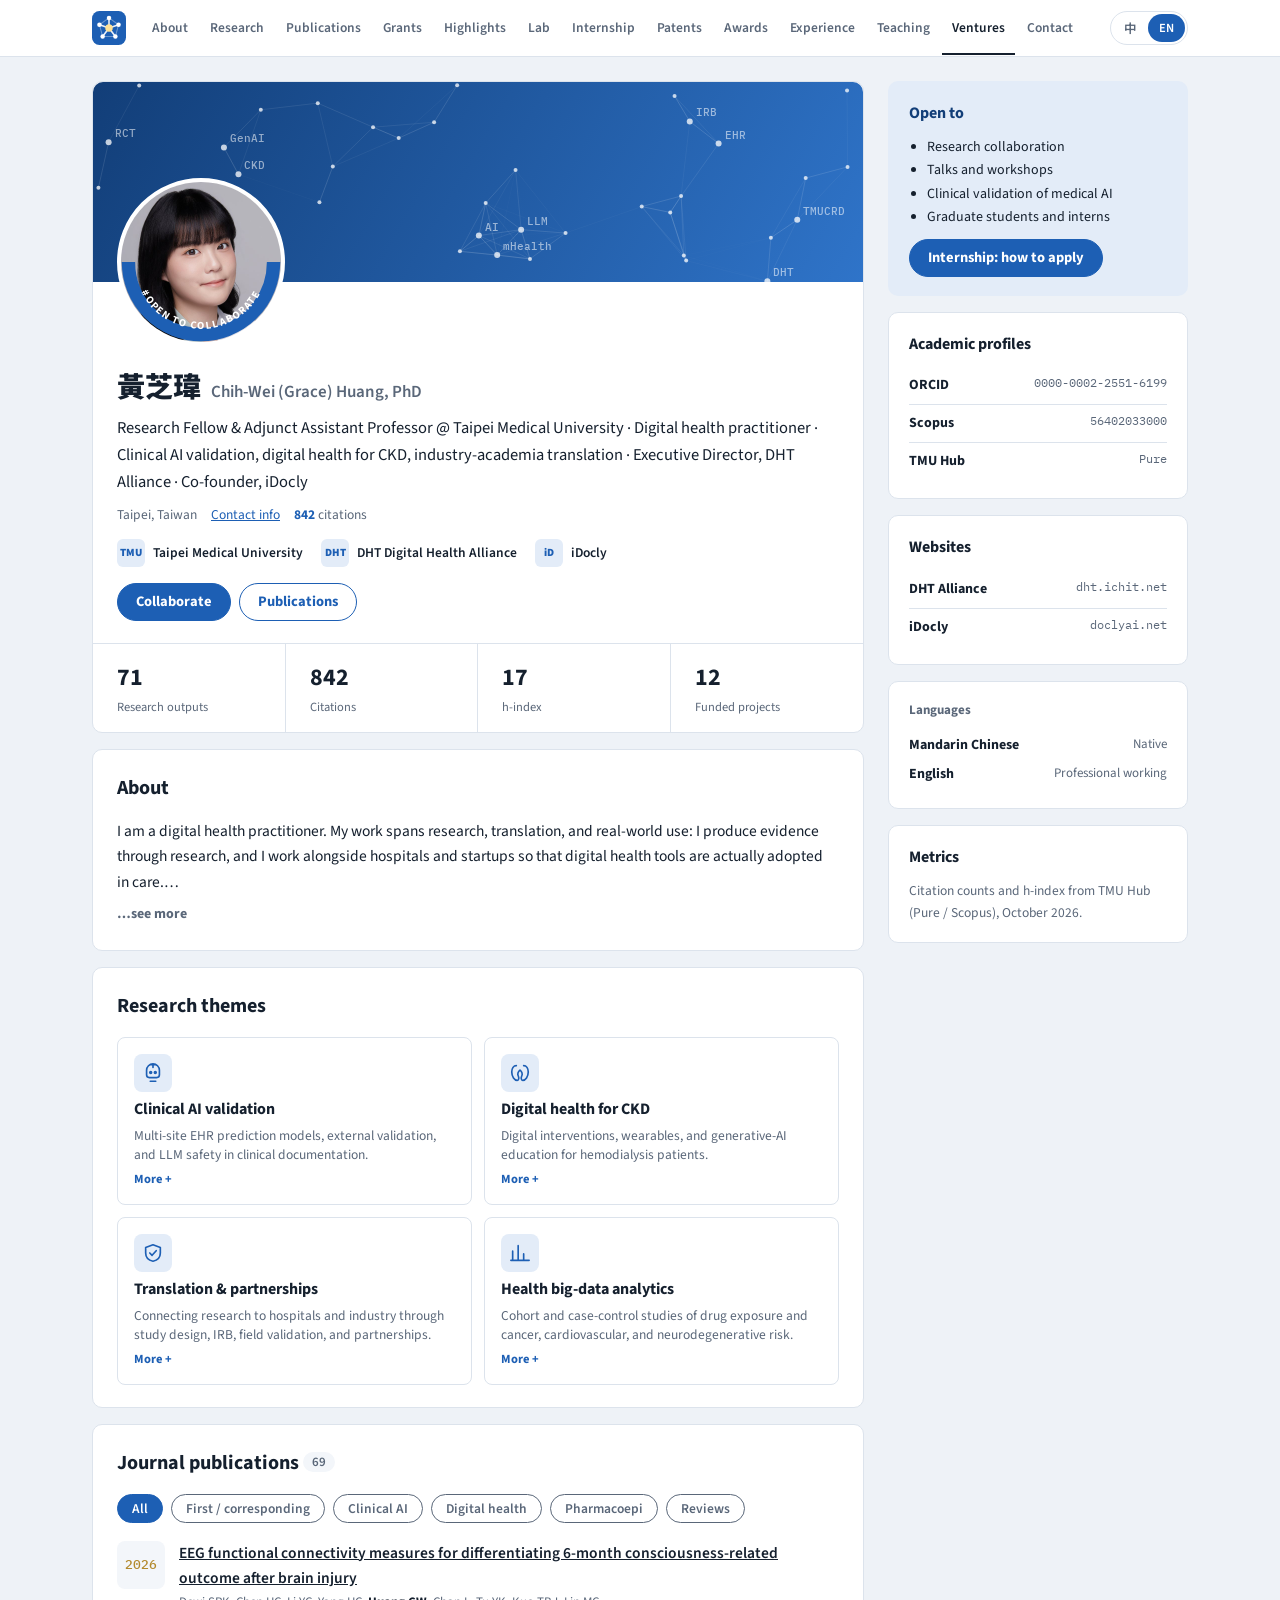
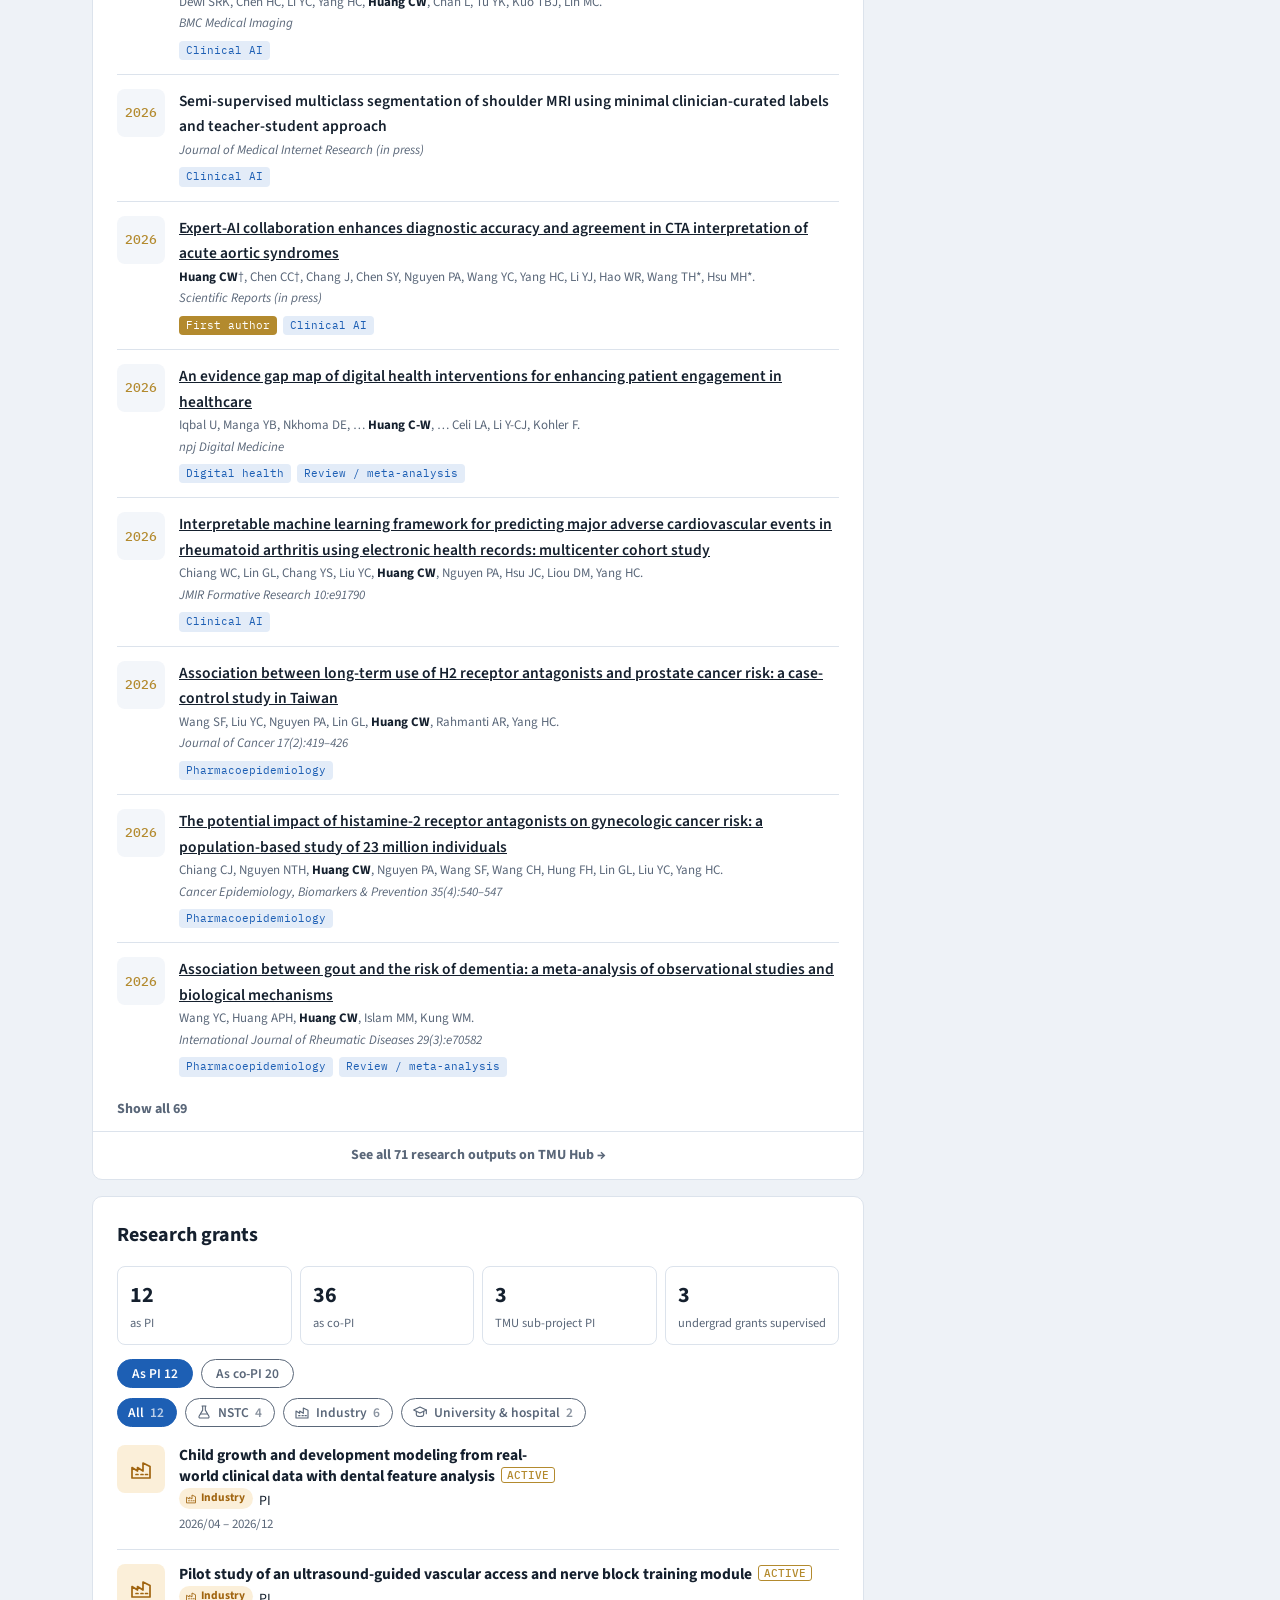
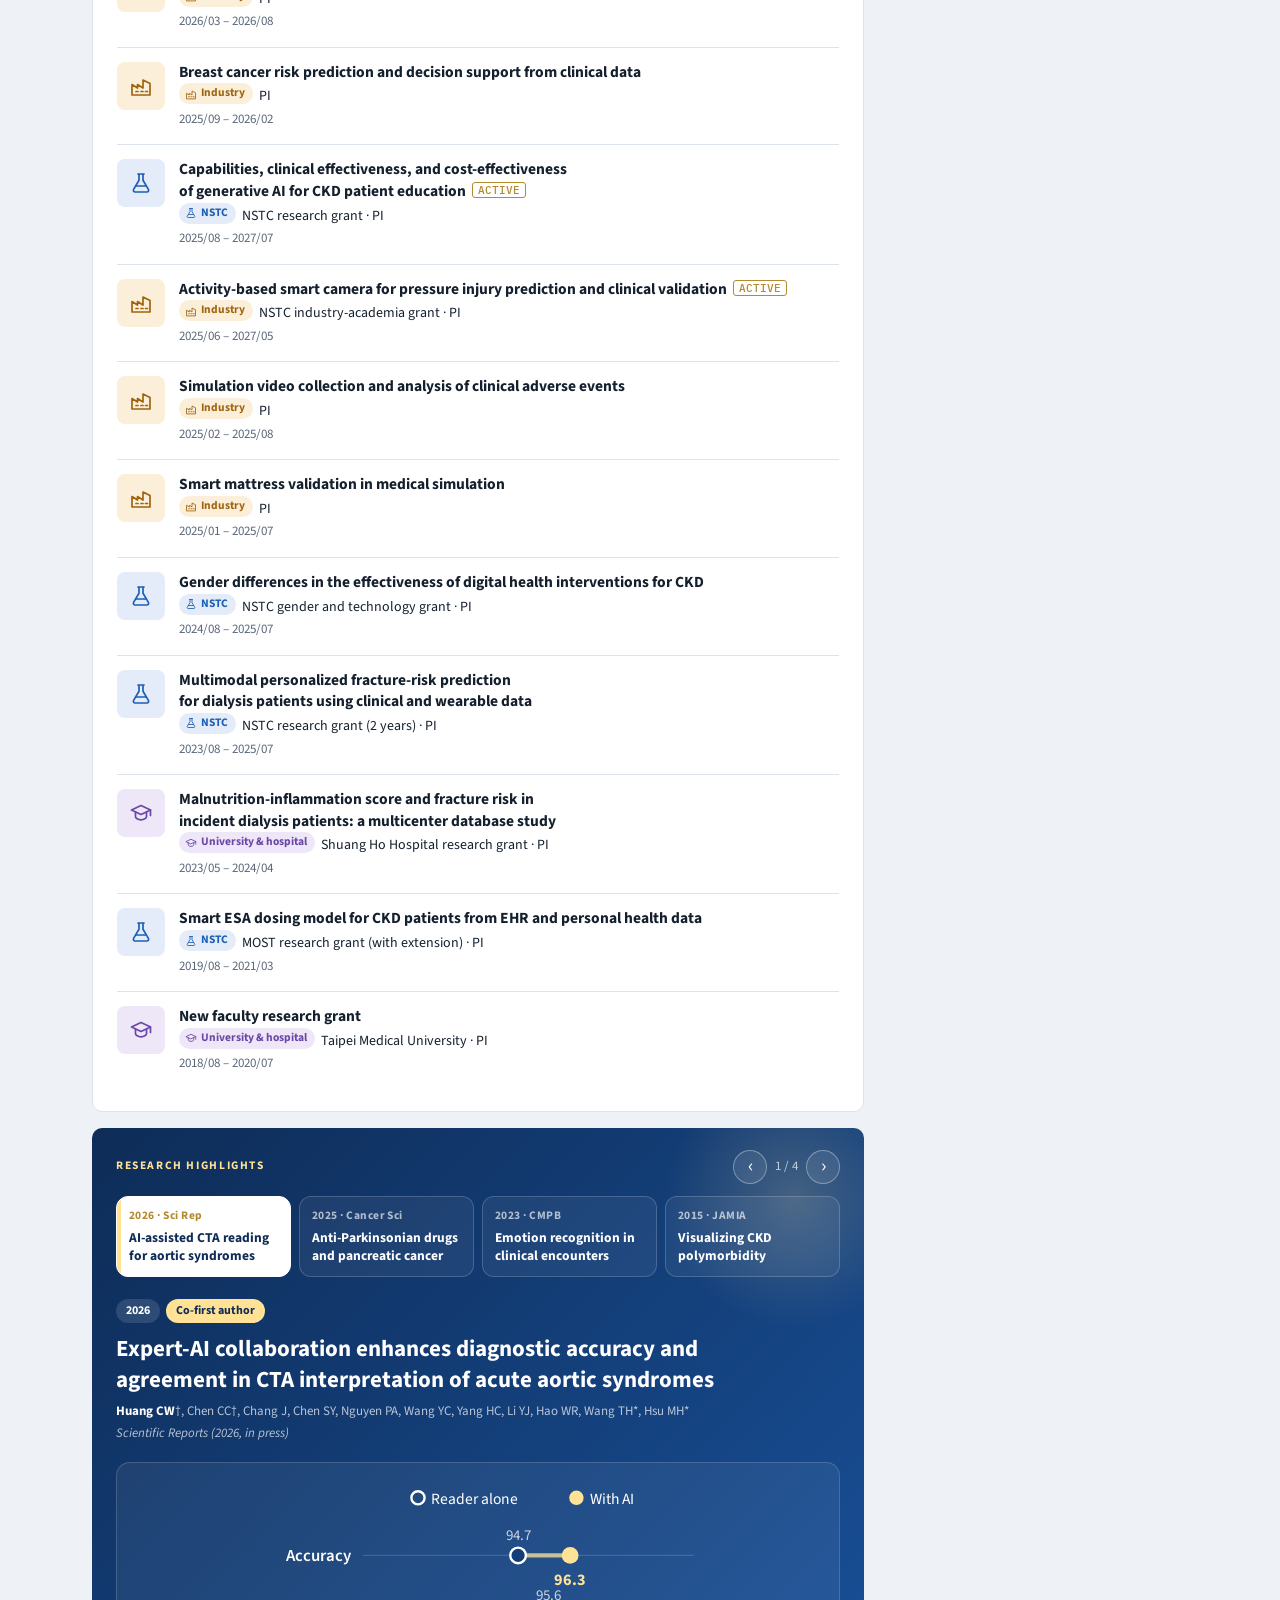
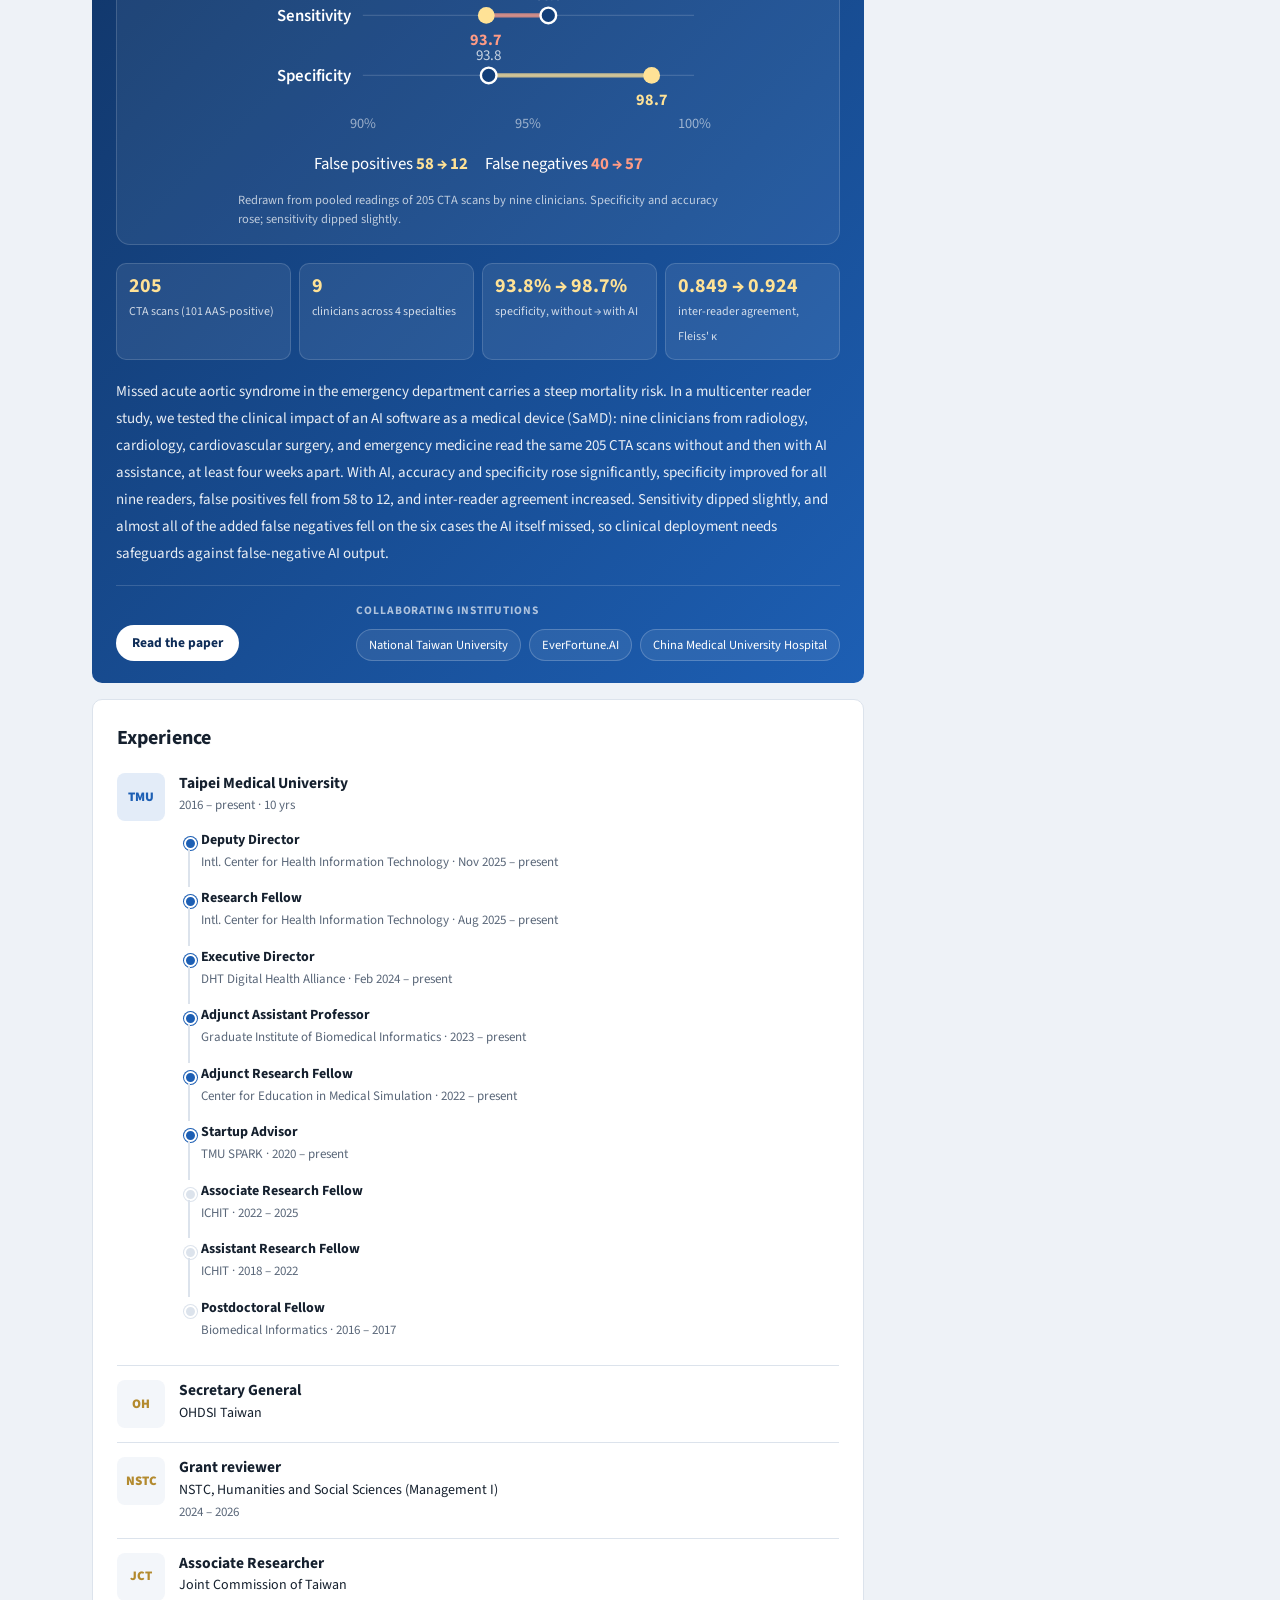
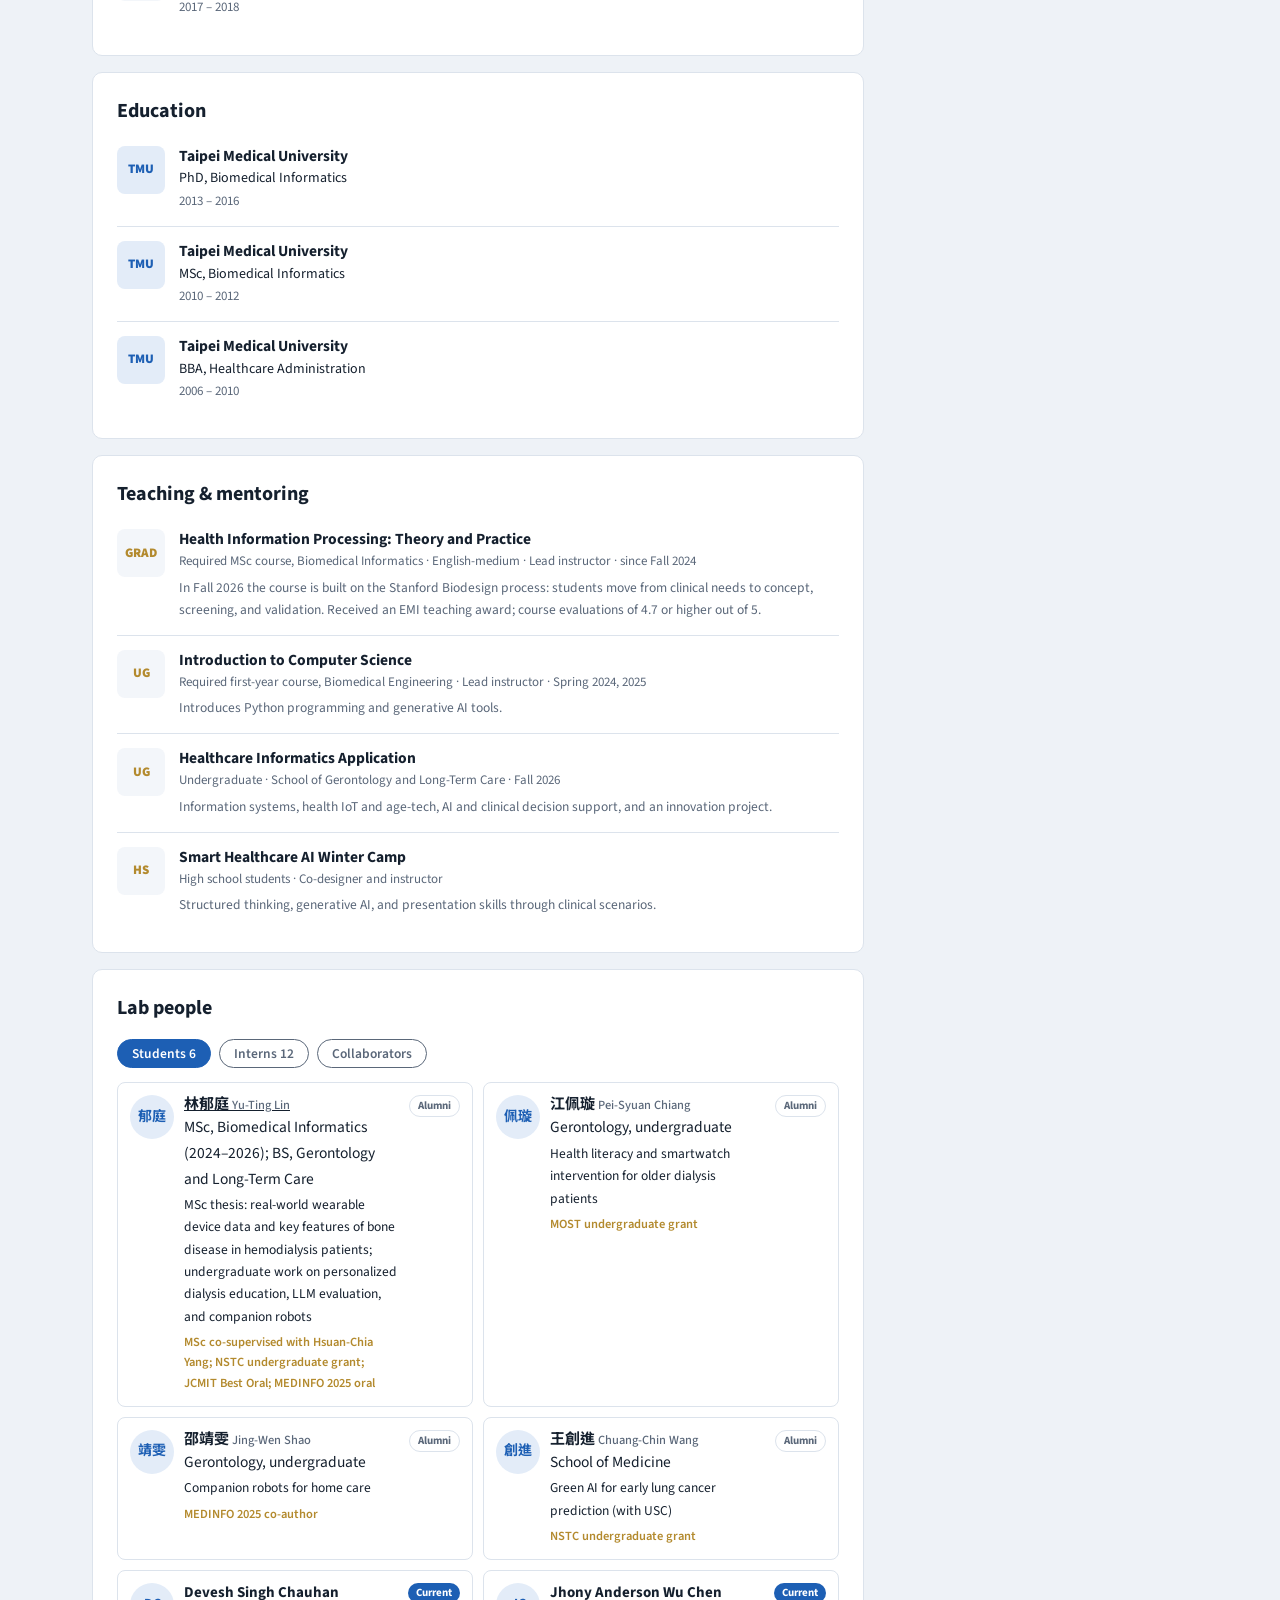
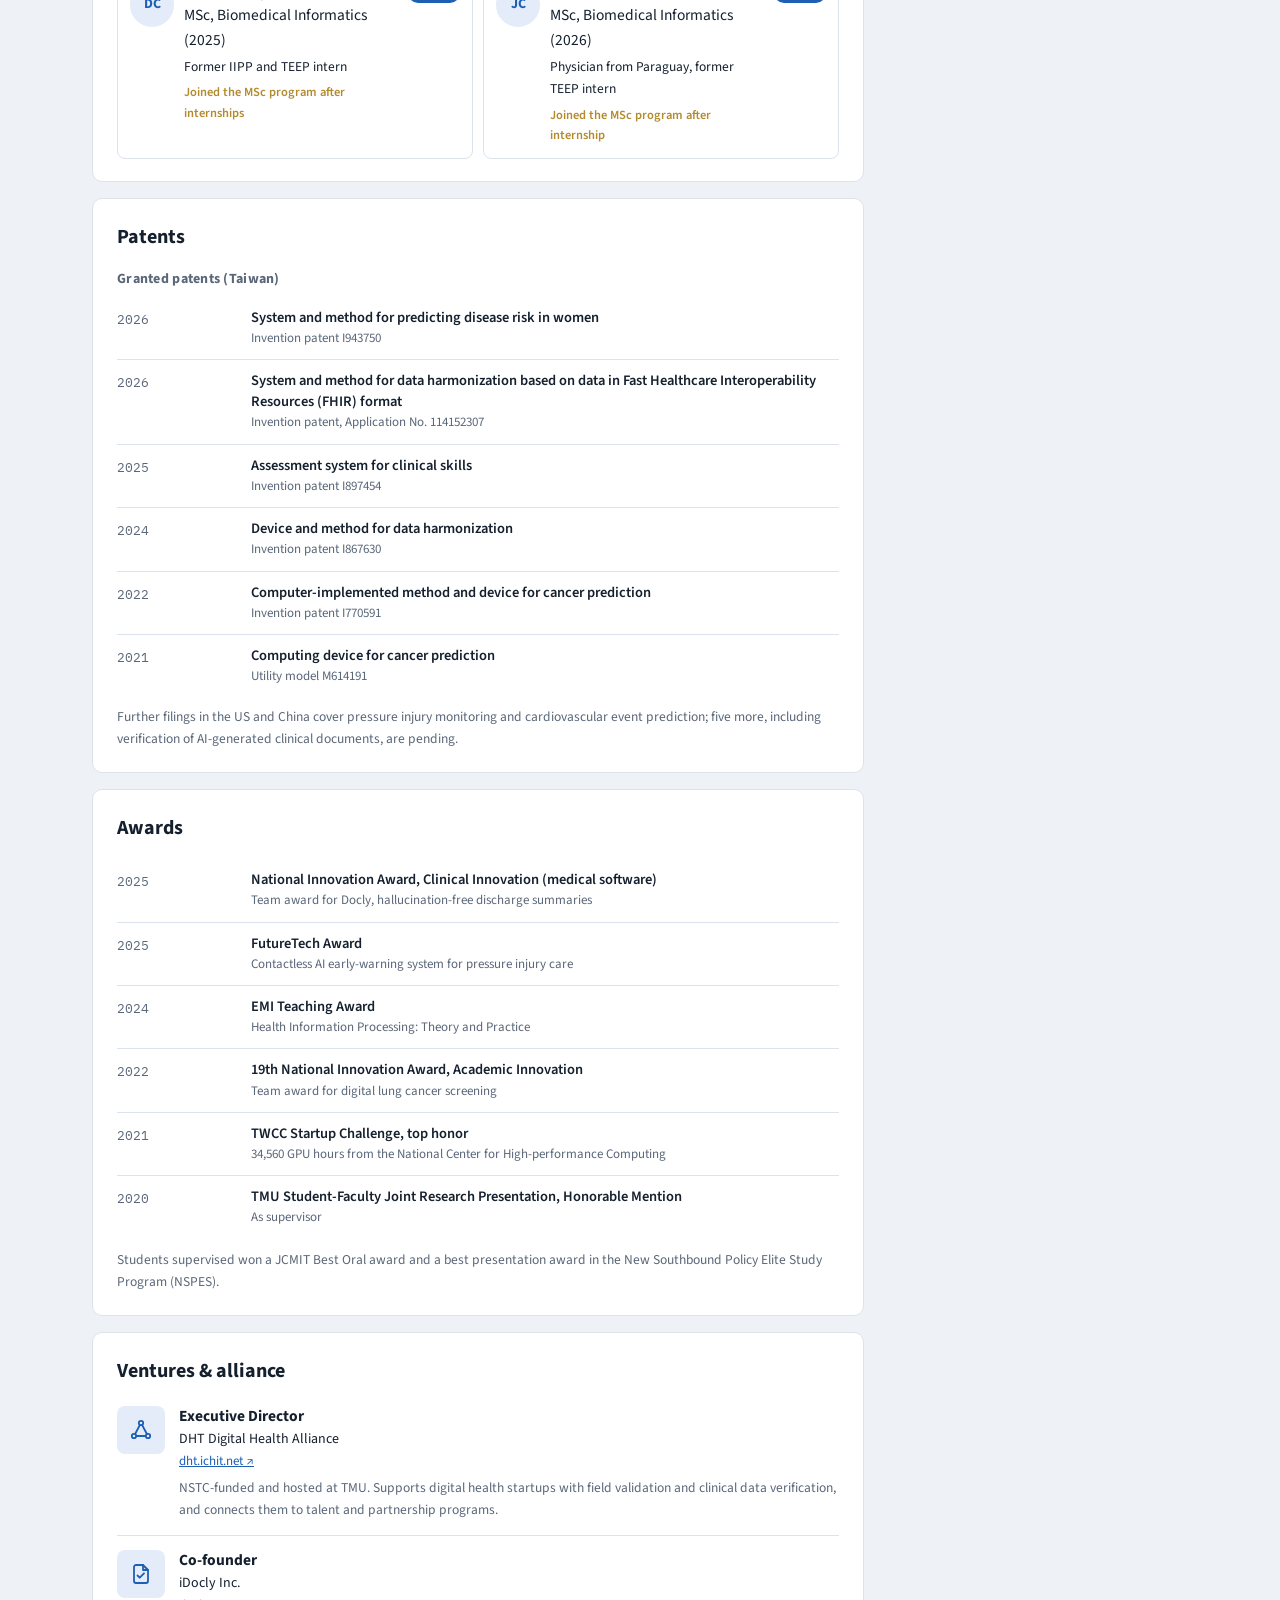
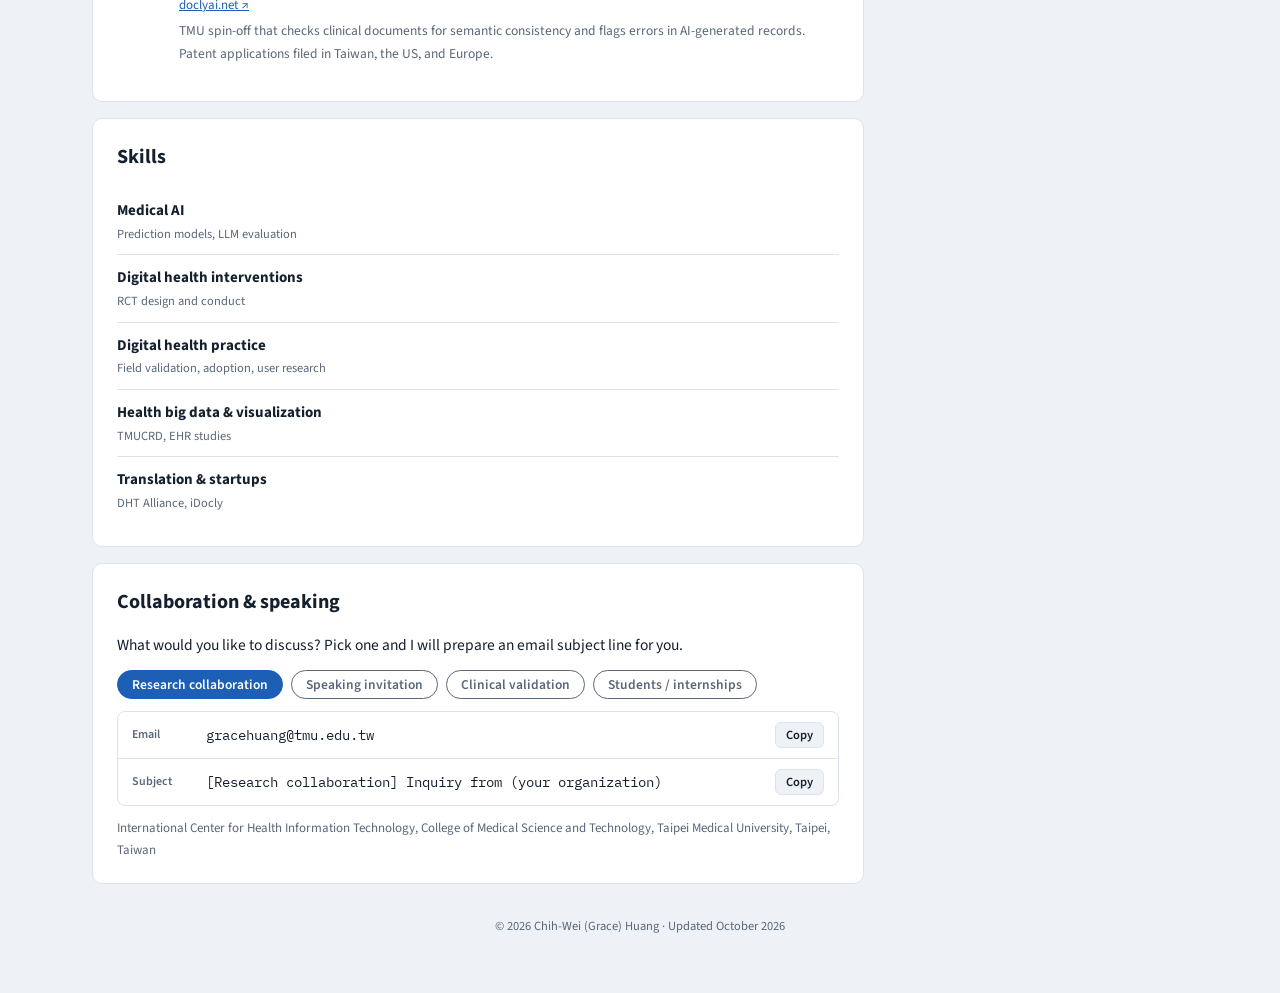
==== commit 3d9737d8: "Publications: add BMC Med Imaging and JMIR (in press) papers; fix nav observer error from internship" ====
--- a/index.html
+++ b/index.html
@@ -663,8 +663,8 @@
  tw.appendChild(b);});
 
 /* ===== data layer: Google Sheets with built-in fallback ===== */
-var SHEETS={publications:'1RBW6LDSAothmYJEnaKsVareuFTgmq-3NH1A0NiSVuBQ',grants:'1Tj0cqeMRILDfgWZjcLGkzg60TJtsO3k5HQrWaR_JSBo',people:'1WQFUKXzUzACoc_eDU_CL4op96mSH3C0STfLv4QZhPGM',gallery:'1CcztBZxq0BYeyPrHtn_5hAdr6L0Sm2vEWRkXtxAZkkQ',highlights:'1cz_DVwJjkbBB7U8LsKa4A4nzS9sMOw49wddzuNRZDKo',collaborators:'1Nr8Un-70xdwUgcGpq_Rt4dx6iMJOVsIYsLjiLqdF-XM',partners:'1zwVlpC-vG7xYWrzfySEWwR6M5_-ovyKZOHvWOKWK2rA',patents:'1oal0ufvwrITQchI7WqnJtQQbxCb7XT-rvRDGQsEJR7g',awards:'1eNq9DlfQcIPM39hivEY2ah8haW0l1Lt4XhhhGrCena0',teaching:'1cvUy0uzpsShNyGg66NgSsEbOvRP47cuvoaxMVdJftsc',stats:'17VX8YV_4SEzTW_Sz3eQYeGOkN5AmD97NJ4tfS3qqbZM'};
-var DATA={"publications":[{"show":"Y","year":"2026","title":"Expert-AI collaboration enhances diagnostic accuracy and agreement in CTA interpretation of acute aortic syndromes","authors":"**Huang CW**†, Chen CC†, Chang J, Chen SY, Nguyen PA, Wang YC, Yang HC, Li YJ, Hao WR, Wang TH*, Hsu MH*.","journal":"Scientific Reports (in press)","role":"first","tags":"ai","link":"https://doi.org/10.1038/s41598-026-68474-x"},{"show":"Y","year":"2026","title":"An evidence gap map of digital health interventions for enhancing patient engagement in healthcare","authors":"Iqbal U, Manga YB, Nkhoma DE, … **Huang C-W**, … Celi LA, Li Y-CJ, Kohler F.","journal":"npj Digital Medicine","role":"","tags":"dh;rev","link":"https://doi.org/10.1038/s41746-026-02899-6"},{"show":"Y","year":"2026","title":"Interpretable machine learning framework for predicting major adverse cardiovascular events in rheumatoid arthritis using electronic health records: multicenter cohort study","authors":"Chiang WC, Lin GL, Chang YS, Liu YC, **Huang CW**, Nguyen PA, Hsu JC, Liou DM, Yang HC.","journal":"JMIR Formative Research 10:e91790","role":"","tags":"ai","link":"https://doi.org/10.2196/91790"},{"show":"Y","year":"2026","title":"Association between long-term use of H2 receptor antagonists and prostate cancer risk: a case-control study in Taiwan","authors":"Wang SF, Liu YC, Nguyen PA, Lin GL, **Huang CW**, Rahmanti AR, Yang HC.","journal":"Journal of Cancer 17(2):419–426","role":"","tags":"epi","link":"https://doi.org/10.7150/jca.125694"},{"show":"Y","year":"2026","title":"The potential impact of histamine-2 receptor antagonists on gynecologic cancer risk: a population-based study of 23 million individuals","authors":"Chiang CJ, Nguyen NTH, **Huang CW**, Nguyen PA, Wang SF, Wang CH, Hung FH, Lin GL, Liu YC, Yang HC.","journal":"Cancer Epidemiology, Biomarkers & Prevention 35(4):540–547","role":"","tags":"epi","link":"https://doi.org/10.1158/1055-9965.EPI-25-1306"},{"show":"Y","year":"2026","title":"Association between gout and the risk of dementia: a meta-analysis of observational studies and biological mechanisms","authors":"Wang YC, Huang APH, **Huang CW**, Islam MM, Kung WM.","journal":"International Journal of Rheumatic Diseases 29(3):e70582","role":"","tags":"epi;rev","link":"https://doi.org/10.1111/1756-185x.70582"},{"show":"Y","year":"2026","title":"The potential impact of H1 antihistamines on clinical outcomes in NSCLC patients undergoing EGFR-TKIs treatment","authors":"Nguyen VT, Le NH, Phan NQ, …, **Huang CW**, …, Nguyen PA.","journal":"British Journal of Clinical Pharmacology (online ahead of print)","role":"","tags":"epi","link":"https://doi.org/10.1002/bcp.70812"},{"show":"Y","year":"2026","title":"Protective effect of H1 antihistamine against lung cancer in patients with allergic diseases: A global federated health network analysis","authors":"Nguyen VT, Le NH, Phan NQ, …, **Huang CW**, …, Nguyen PA.","journal":"American Journal of Medicine","role":"","tags":"epi","link":"https://doi.org/10.1016/j.amjmed.2026.03.032"},{"show":"Y","year":"2025","title":"Effectiveness comparison of nirmatrelvir/ritonavir versus molnupiravir in COVID-19 patients with comorbidities in Taiwan: a multi-centre electronic health record study","authors":"Lin WK, Lin SJ, Chang YH, … **Huang CW**, Yang HC, … Hsu JC.","journal":"BMC Infectious Diseases 26(1):70","role":"","tags":"epi","link":"https://doi.org/10.1186/s12879-025-12316-0"},{"show":"Y","year":"2025","title":"Health risk assessment for severe COVID-19 in Taiwan: a multi-centre electronic health record study","authors":"Chang YH, Burton W, Nguyen PA, … **Huang CW**, Yang HC, … Hsu JC.","journal":"Journal of Global Health 15:04236","role":"","tags":"ai;epi","link":"https://doi.org/10.7189/jogh.15.04236"},{"show":"Y","year":"2025","title":"Enhancing chronic diabetes care with companion robots in rural Taiwan","authors":"Lin YT, Chiu HL, Shao JW, Yang HC, **Huang CW***.","journal":"Studies in Health Technology and Informatics 329:1084–1088 (MEDINFO 2025)","role":"corresponding","tags":"dh","link":"https://doi.org/10.3233/SHTI251006"},{"show":"Y","year":"2025","title":"Personalized prediction of chronic kidney disease progression in patients with CKD stages 3–5: a multicenter study using the machine learning approach","authors":"Duong TT, Nguyen MT, Liao CT, Le NH, Phan TP, **Huang CW**, Hsu JC, Nguyen APA.","journal":"Studies in Health Technology and Informatics 329:1165–1169 (MEDINFO 2025)","role":"","tags":"ai","link":"https://doi.org/10.3233/SHTI251022"},{"show":"Y","year":"2025","title":"Real-world data on the associations of tricyclic antidepressants and selective serotonin reuptake inhibitors with gynecologic cancer risk","authors":"Wang CH†, **Huang CW**†, Nguyen NTH, Lin MC, Nguyen PA, Islam MM, Chien SC, Yang HC.","journal":"Cancers","role":"first","tags":"epi","link":"https://doi.org/10.3390/cancers17101616"},{"show":"Y","year":"2025","title":"The protective role of anti-Parkinsonian drugs in pancreatic cancer risk: a comprehensive case-control study in Taiwan","authors":"Yang HC, Chou WC, Nguyen PA, Nguyen NTH, Nguyen TP, Wang CH, Hsu JC, Lin MC, **Huang CW***.","journal":"Cancer Science","role":"corresponding","tags":"epi","link":"https://doi.org/10.1111/cas.16422"},{"show":"Y","year":"2025","title":"Validating nonverbal cues for assessing physician empathy in telemedicine: a Delphi study","authors":"Rahmanti AR, Yang HC, **Huang CW**, Huang CT, Lazuardi L, Lin CW, Li YJ.","journal":"Medical Education Online","role":"","tags":"dh","link":"https://doi.org/10.1080/10872981.2025.2497328"},{"show":"Y","year":"2025","title":"Comprehensive evaluation of the cardiovascular protective effects of SGLT2 inhibitors in patients with advanced chronic kidney disease: a real-world evidence","authors":"Shiao CC, Chiu CW, Chang YM, … **Huang CW**, … Hsu JC.","journal":"American Journal of Nephrology","role":"","tags":"epi","link":"https://doi.org/10.1159/000542132"},{"show":"Y","year":"2025","title":"ChatGPT Performance Deteriorated in Patients with Comorbidities When Providing Cardiological Therapeutic Consultations","authors":"Hao WR, Chen CC, Chen K, …, **Huang CW**, …, Li YJ.","journal":"Healthcare 13(13):1598","role":"","tags":"ai","link":"https://doi.org/10.3390/healthcare13131598"},{"show":"Y","year":"2024","title":"Early detection of dementia in type 2 diabetes population: predictive analytics using machine learning approach","authors":"Phuc TP, Nguyen PA, Nguyen NN, … **Huang CW**, Yang HC, … Hsu JC.","journal":"Journal of Medical Internet Research","role":"","tags":"ai","link":"https://doi.org/10.2196/52107"},{"show":"Y","year":"2024","title":"Evaluating the effectiveness of a novel personalized health education approach for hemodialysis patients: a four-week study using a widely-used communication app in Taiwan","authors":"Lin YT, Zheng CM, Hung KC, Yang HC, Zheng ML, **Huang CW***.","journal":"Studies in Health Technology and Informatics (MIE 2024)","role":"corresponding","tags":"dh","link":"https://doi.org/10.3233/SHTI240461"},{"show":"Y","year":"2024","title":"利用爬蟲建立慢性腎病衛教資料庫的成效評估","authors":"林郁庭、鄭彩梅、洪國欽、鄭美玲、**黃芝瑋***","journal":"醫療資訊雜誌 33(3):31–41","role":"corresponding","tags":"dh","link":"https://www.airitilibrary.com/Article/Detail?DocID=10213155-N202412070019-00005"},{"show":"Y","year":"2024","title":"Taipei Medical University Clinical Research Database: a collaborative hospital EHR database aligned with international common data standards","authors":"Nguyen PA, Hsu MH, Chang TH, Yang HC, **Huang CW**, Liao CT, Lu CY, Hsu JC.","journal":"BMJ Health & Care Informatics 31(1):e100890","role":"","tags":"ai","link":"https://doi.org/10.1136/bmjhci-2023-100890"},{"show":"Y","year":"2024","title":"Personalised prediction of maintenance dialysis initiation in patients with chronic kidney disease stages 3–5: a multicentre study using the machine learning approach","authors":"Hoang AT, Nguyen PA, Phan TP, … **Huang CW**, Iqbal U, … Liao CT.","journal":"BMJ Health & Care Informatics 31(1):e100893","role":"","tags":"ai","link":"https://doi.org/10.1136/bmjhci-2023-100893"},{"show":"Y","year":"2024","title":"The effect of social robots on depression and loneliness for older residents in long-term care facilities: a meta-analysis of randomized controlled trials","authors":"Yen HY, **Huang CW**, Chiu HL, Jin G.","journal":"Journal of the American Medical Directors Association","role":"","tags":"dh;rev","link":"https://doi.org/10.1016/j.jamda.2024.02.017"},{"show":"Y","year":"2024","title":"A novel Multi-Level Refined (MLR) knowledge graph design and chatbot system for healthcare applications","authors":"Hsueh HC, Chien SC, **Huang CW**, Yang HC, Iqbal U, Lin LF, Jian WS.","journal":"PLoS One 19(1):e0296939","role":"","tags":"ai","link":"https://doi.org/10.1371/journal.pone.0296939"},{"show":"Y","year":"2024","title":"Unveiling the future of COVID-19 patient care: groundbreaking prediction models for severe outcomes or mortality in hospitalized cases","authors":"Hien NTK, Tsai FJ, Chang YH, … **Huang CW**, Yang HC, Hsu JC.","journal":"Frontiers in Medicine 10:1289968","role":"","tags":"ai","link":"https://doi.org/10.3389/fmed.2023.1289968"},{"show":"Y","year":"2024","title":"Speech emotion recognition applied to real-world medical consultation","authors":"Huang CT, **Huang CW**, Yang HC, Li YJ.","journal":"Studies in Health Technology and Informatics 310:1121–1125","role":"","tags":"ai","link":"https://doi.org/10.3233/shti231139"},{"show":"Y","year":"2024","title":"Facial mimicry and doctor-patient satisfaction: the feasibility of artificial empathy in a clinical video data","authors":"Rahmanti AR, **Huang CW**, Muhtar MS, Yang HC, Li YJ.","journal":"Studies in Health Technology and Informatics 310:1116–1120","role":"","tags":"ai","link":"https://doi.org/10.3233/shti231138"},{"show":"Y","year":"2023","title":"Social companion robots for alleviating depression and loneliness in institutional older adults","authors":"Yen HY, **Huang CW**, Chiu HL, Jin G.","journal":"Psychiatry Research 328:115425","role":"","tags":"dh","link":"https://doi.org/10.1016/j.psychres.2023.115425"},{"show":"Y","year":"2023","title":"Emotion recognition in doctor-patient interactions from real-world clinical video database: initial development of artificial empathy","authors":"**Huang CW**, Wu BCY, Nguyen PA, Wang HH, Kao CC, Lee PC, Rahmanti AR, Hsu JC, Yang HC, Li YJ.","journal":"Computer Methods and Programs in Biomedicine 233:107480","role":"first","tags":"ai","link":"https://doi.org/10.1016/j.cmpb.2023.107480"},{"show":"Y","year":"2023","title":"Crowdsource authoring as a tool for enhancing the quality of competency assessments in healthcare professions","authors":"Lin CW, Clinciu DL, Salcedo D, **Huang CW**, Kang EYN, Li YJ.","journal":"PLoS One","role":"","tags":"dh","link":"https://doi.org/10.1371/journal.pone.0278571"},{"show":"Y","year":"2023","title":"Renin-angiotensin-aldosterone system inhibitors and development of gynecologic cancers: a 23 million individual population-based study","authors":"Nguyen NTH, Nguyen PA, **Huang CW**, … Yang HC.","journal":"International Journal of Molecular Sciences 24(4):3814","role":"","tags":"epi","link":"https://doi.org/10.3390/ijms24043814"},{"show":"Y","year":"2022","title":"Association between proton pump inhibitor use and the risk of female cancers: a nested case-control study of 23 million individuals","authors":"Nguyen NTH, **Huang CW**, Wang CH, … Yang HC.","journal":"Cancers 14(24):6083","role":"","tags":"epi","link":"https://doi.org/10.3390/cancers14246083"},{"show":"Y","year":"2022","title":"Proton pump inhibitor use and risk of gastric cancer: current evidence from epidemiological studies and critical appraisal","authors":"Poly TN, Lin MC, Syed-Abdul S, **Huang CW**, Yang HC, Li YJ.","journal":"Cancers 14(13):3052","role":"","tags":"epi;rev","link":"https://doi.org/10.3390/cancers14133052"},{"show":"Y","year":"2022","title":"Using artificial intelligence for the early detection of micro-progression of pressure injuries in hospitalized patients: a preliminary nursing perspective evaluation","authors":"Wu SC, Li YJ, Chen HL, Ku ML, Yu YC, Nguyen PA, **Huang CW**.","journal":"Studies in Health Technology and Informatics 290:1016–1017","role":"","tags":"ai","link":"https://doi.org/10.3233/shti220245"},{"show":"Y","year":"2022","title":"mHealth research for weight loss, physical activity, and sedentary behavior: a bibliometric analysis","authors":"Wu CC, Islam MM, **Huang CW**, Wang YC, Kung WM, Weng YC, Su CH.","journal":"Journal of Medical Internet Research 24(5):e35747","role":"","tags":"dh;rev","link":"https://doi.org/10.2196/35747"},{"show":"Y","year":"2022","title":"A consistency model for identifying the effects of n-3 and n-6 fatty acids on lipoproteins in dialysis patients","authors":"Chang KY, Chen YC, Yeh SC, Kao CC, Cheng CY, Kang YN, **Huang CW***.","journal":"Nutrients 14(6):1250","role":"corresponding","tags":"rev","link":"https://doi.org/10.3390/nu14061250"},{"show":"Y","year":"2022","title":"How can research on artificial empathy be enhanced by applying deepfakes?","authors":"Yang HC, Rahmanti AR, **Huang CW***, Li YC*.","journal":"Journal of Medical Internet Research 24(3):e29506","role":"corresponding","tags":"ai","link":"https://doi.org/10.2196/29506"},{"show":"Y","year":"2022","title":"Chemopreventive effects of concomitant or individual use of statins, aspirin, metformin, and angiotensin drugs: a study using claims data of 23 million individuals","authors":"Wang CH, **Huang CW**†, Nguyen PA†, Lin MC, Yeh CY, Islam MM, Rahmanti AR, Yang HC.","journal":"Cancers 14(5):1211","role":"first","tags":"epi","link":"https://doi.org/10.3390/cancers14051211"},{"show":"Y","year":"2022","title":"Contact Laxative Use and the Risk of Arteriovenous Fistula Maturation Failure in Patients Undergoing Hemodialysis: A Multi-Center Cohort Study","authors":"Hoang Anh T, Nguyen PA, Duong A, …, **Huang CW**, …, Hsu YH.","journal":"International Journal of Environmental Research and Public Health 19(11):6842","role":"","tags":"epi","link":"https://doi.org/10.3390/ijerph19116842"},{"show":"Y","year":"2021","title":"Predicting hepatocellular carcinoma with minimal features from electronic health records: development of a deep learning model","authors":"Liang CW, Yang HC, Islam MM, Nguyen PA, Feng YT, Hou ZY, **Huang CW**, Poly TN, Li YC.","journal":"JMIR Cancer 7(4):e19812","role":"","tags":"ai","link":"https://doi.org/10.2196/19812"},{"show":"Y","year":"2021","title":"Improved diagnosis-medication association mining to reduce pseudo-associations","authors":"Wang CH, Nguyen PA, Li YCJ, Islam MM, Poly TN, Tran QV, **Huang CW**, Yang HC.","journal":"Computer Methods and Programs in Biomedicine 207","role":"","tags":"epi","link":"https://doi.org/10.1016/j.cmpb.2021.106181"},{"show":"Y","year":"2021","title":"Development of a web-based system for exploring cancer risk with long-term use of drugs: logistic regression approach","authors":"Yang HC, Islam MM, Nguyen PA, Wang CH, Poly TN, **Huang CW**, Li YCJ.","journal":"JMIR Public Health and Surveillance 7(2):e21401","role":"","tags":"epi","link":"https://doi.org/10.2196/21401"},{"show":"Y","year":"2020","title":"An innovative scoring system for predicting major adverse cardiac events in patients with chest pain based on machine learning","authors":"Wu CC, Hsu WD, Wang YC, Kung WM, Tzeng IS, **Huang CW**, Huang CY, Li YC.","journal":"IEEE Access 8:124076–124083","role":"","tags":"ai","link":"https://doi.org/10.1109/ACCESS.2020.3004405"},{"show":"Y","year":"2020","title":"Statins use and its impact in EGFR-TKIs resistance to prolong the survival of lung cancer patients: a cancer registry cohort study in Taiwan","authors":"Nguyen PA, Chang CC, Galvin CJ, Wang YC, An SY, **Huang CW**, Wang YH, Hsu MH, Li YCJ, Yang HC.","journal":"Cancer Science","role":"","tags":"epi","link":"https://doi.org/10.1111/cas.14493"},{"show":"Y","year":"2020","title":"Meta-analysis of proton pump inhibitors induced risk of community-acquired pneumonia","authors":"Nguyen PA, Islam M, Galvin CJ, Chang CC, An SY, Yang HC, **Huang CW**, Li YC, Iqbal U.","journal":"International Journal for Quality in Health Care 32(5):292–299","role":"","tags":"epi;rev","link":"https://doi.org/10.1093/intqhc/mzaa041"},{"show":"Y","year":"2020","title":"Develop a Prediction Model for Nonmelanoma Skin Cancer Using Deep Learning in EHR Data","authors":"**Huang CW**, Nguyen PA, Wu CC, Yang HC, Li YJ.","journal":"Soft Computing for Biomedical Applications and Related Topics (Studies in Computational Intelligence), pp. 11–18 (book chapter)","role":"first","tags":"ai","link":"https://doi.org/10.1007/978-3-030-49536-7_2"},{"show":"Y","year":"2019","title":"Scaling up knowledge sharing to speed up quality improvement in healthcare organizations","authors":"**Huang CW**, Chin YP, Li YC.","journal":"International Journal for Quality in Health Care 31(9):655–656","role":"first","tags":"dh","link":"https://doi.org/10.1093/intqhc/mzz125"},{"show":"Y","year":"2019","title":"Opportunities and challenges in Taiwan for implementing the learning health system","authors":"Wu CY, **Huang CW**, Yang HC, Li YC.","journal":"International Journal for Quality in Health Care","role":"","tags":"dh","link":"https://doi.org/10.1093/intqhc/mzy250"},{"show":"Y","year":"2019","title":"Traitements de la goutte et risque de cancer: étude cas témoins","authors":"Yang HC, Nguyen PA, Islam MM, **Huang CW**, Poly TN, Iqbal U, Li YJ.","journal":"Revue du Rhumatisme 86(4):380–386","role":"","tags":"epi","link":"https://doi.org/10.1016/j.rhum.2019.03.014"},{"show":"Y","year":"2018","title":"Learning from errors for continuously improving patient safety","authors":"**Huang CW**, Iqbal U, Li YC.","journal":"","role":"first","tags":"dh","link":"https://doi.org/10.1093/intqhc/mzy026"},{"show":"Y","year":"2018","title":"Gout drugs use and risk of cancer: A case-control study","authors":"Yang HC, Nguyen PAA, Islam M, **Huang CW**, Poly TN, Iqbal U, Li YJ.","journal":"Joint Bone Spine 85(6):747–753","role":"","tags":"epi","link":"https://doi.org/10.1016/j.jbspin.2018.01.008"},{"show":"Y","year":"2018","title":"Healthcare improvement measures in risk management and patient satisfaction","authors":"**Huang CW**, Iqbal U, Li YJ.","journal":"International Journal for Quality in Health Care 30(1):1","role":"first","tags":"dh","link":"https://doi.org/10.1093/intqhc/mzx192"},{"show":"Y","year":"2017","title":"Benzodiazepines use and breast cancer risk: A population-based study and gene expression profiling evidence","authors":"Iqbal U, Chang TH, Nguyen PA, …, **Huang CW**, …, Li YJ.","journal":"Journal of Biomedical Informatics 74:85–91","role":"","tags":"epi","link":"https://doi.org/10.1016/j.jbi.2017.08.008"},{"show":"Y","year":"2017","title":"Exploring Association between Statin Use and the Risk of Parkinson’s Disease: A Meta-Analysis of Observational Studies","authors":"Poly TN, Islam MM, Walther BA, Yang HC, Nguyen PA, **Huang CW**, Shabbir SA, Li YJ.","journal":"Neuroepidemiology 49(3–4):142–151","role":"","tags":"epi;rev","link":"https://doi.org/10.1159/000480401"},{"show":"Y","year":"2017","title":"Exploring association between statin use and breast cancer risk: an updated meta-analysis","authors":"Islam MM, Yang HC, Nguyen PA, Poly TN, **Huang CW**, Kekade S, Khalfan AM, Debnath T, Li YJ, Abdul SS.","journal":"Archives of Gynecology and Obstetrics 296(6):1043–1053","role":"","tags":"epi;rev","link":"https://doi.org/10.1007/s00404-017-4533-3"},{"show":"Y","year":"2016","title":"Cancer-Disease Associations: A Visualization and Animation through Medical Big Data","authors":"Iqbal U, Hsu CK, Nguyen PA, …, **Huang CW**, …, Li YC.","journal":"Computer Methods and Programs in Biomedicine 127:44–51","role":"","tags":"dh","link":"https://doi.org/10.1016/j.cmpb.2016.01.009"},{"show":"Y","year":"2016","title":"Cloud-based BP system integrated with CPOE improves self-management of the hypertensive patients: a randomized controlled trial","authors":"Lee P, Liu JC, Hsieh MH, …, **Huang CW**, …, Li YC.","journal":"Computer Methods and Programs in Biomedicine 132:105–13","role":"","tags":"dh","link":"https://doi.org/10.1016/j.cmpb.2016.04.003"},{"show":"Y","year":"2016","title":"An automated technique to identify potential inappropriate Traditional Chinese Medicine (TCM) prescriptions","authors":"Yang HC, Iqbal U, Nguyen PA, Lin SH, **Huang CW**, Jian WS, Li YC.","journal":"Pharmacoepidemiology and Drug Safety 25(4):422–30","role":"","tags":"epi","link":"https://doi.org/10.1002/pds.3976"},{"show":"Y","year":"2015","title":"A novel tool for visualizing chronic kidney disease associated polymorbidity: a 13-year cohort study in Taiwan","authors":"**Huang CW**, Syed-Abdul S, Jian WS, Iqbal U, Nguyen PA, Lee P, Lin SH, Hsu WD, Wu MS, Wang CF, Ma KL, Li YC.","journal":"Journal of the American Medical Informatics Association 22(2):290–298","role":"first","tags":"dh","link":"https://doi.org/10.1093/jamia/ocu044"},{"show":"Y","year":"2015","title":"iSlide: a 'big picture' interactive teledermatopathology e-learning system","authors":"Lee P, Chen CF, Wan HT, …, **Huang CW**, …, Li YC.","journal":"British Journal of Dermatology 172(3):692–9","role":"","tags":"dh","link":"https://doi.org/10.1111/bjd.13274"},{"show":"Y","year":"2015","title":"Mobile teledermatology for a prompter and more efficient dermatological care in rural Mongolia","authors":"Byamba K, Syed-Abdul S, García-Romero M, **Huang CW**, …, Li YC.","journal":"British Journal of Dermatology 173(1):265–7","role":"","tags":"dh","link":"https://doi.org/10.1111/bjd.13607"},{"show":"Y","year":"2015","title":"LabPush: A Pilot Study of Providing Remote Clinics with Laboratory Results via Short Message Service (SMS) in Swaziland, Africa - A Qualitative study","authors":"Hao WR, Hsu YH, Chen KC, …, **Huang CW**, …, Jian WS.","journal":"Computer Methods and Programs in Biomedicine 118(1):77–83","role":"","tags":"dh","link":"https://doi.org/10.1016/j.cmpb.2014.10.005"},{"show":"Y","year":"2015","title":"Interactions between Traditional Chinese Medicine and Western Drugs in Taiwan: A Population-based Study","authors":"Chen KC, Lu R, Iqbal U, …, **Huang CW**, …, Tsai SH.","journal":"Computer Methods and Programs in Biomedicine 122(3):462–70","role":"","tags":"epi","link":"https://doi.org/10.1016/j.cmpb.2015.09.006"},{"show":"Y","year":"2015","title":"Do all hypnotics and sedatives have risk for cancer?","authors":"Iqbal U, Jian WS, **Huang CW**, Inayat A, Li YJ.","journal":"Sleep Medicine 20:170","role":"","tags":"epi","link":"https://doi.org/10.1016/j.sleep.2015.07.010"},{"show":"Y","year":"2015","title":"A richly interactive exploratory data analysis and visualization tool using electronic medical records","authors":"**Huang CW**, Lu R, Iqbal U, …, Jian WS.","journal":"BMC Medical Informatics and Decision Making 15:92","role":"first","tags":"dh","link":"https://doi.org/10.1186/s12911-015-0218-7"},{"show":"Y","year":"2015","title":"Is Long-term use of Benzodiazepine a risk for cancer?","authors":"Iqbal U, Nguyen PA, Syed-Abdul S, Yang HC, **Huang CW**, Jian WS, Hsu MH, Yen Y, Li YJ.","journal":"Medicine 94(6):e483","role":"","tags":"epi","link":"https://doi.org/10.1097/MD.0000000000000483"},{"show":"Y","year":"2015","title":"Utilizing Health Information Technology to Support Universal Healthcare Delivery: Experience of a National Healthcare System","authors":"Syed-Abdul S, Hsu MH, Iqbal U, Scholl J, **Huang CW**, Nguyen PA, Lee P, García-Romero MT, Li YC, Jian WS.","journal":"Telemedicine and e-Health 21(9):742–7","role":"","tags":"dh","link":"https://doi.org/10.1089/tmj.2014.0189"}],"grants":[{"show":"Y","role":"PI","period":"2026/04 – 2026/12","title_zh":"基於臨床真實世界資料之兒童成長發展模型建構與牙科特徵增益分析研究","title_en":"Child growth and development modeling from real-world clinical data with dental feature analysis","funder_zh":"產學合作","funder_en":"Industry-academia","badge":"IND","active":"Y","type":"industry"},{"show":"Y","role":"PI","period":"2026/03 – 2026/08","title_zh":"超音波導引血管進入及神經阻斷訓練模組開發之前導研究","title_en":"Pilot study of an ultrasound-guided vascular access and nerve block training module","funder_zh":"產學合作","funder_en":"Industry-academia","badge":"IND","active":"Y","type":"industry"},{"show":"Y","role":"PI","period":"2025/09 – 2026/02","title_zh":"臨床數據驅動之乳癌風險預測與決策支援工具開發","title_en":"Breast cancer risk prediction and decision support from clinical data","funder_zh":"產學合作","funder_en":"Industry-academia","badge":"IND","active":"","type":"industry"},{"show":"Y","role":"PI","period":"2025/08 – 2027/07","title_zh":"運用生成式人工智慧於慢性腎臟病衛教之能力、臨床效能與成本效益評估","title_en":"Capabilities, clinical effectiveness, and cost-effectiveness of generative AI for CKD patient education","funder_zh":"國科會專題研究計畫","funder_en":"NSTC research grant","badge":"NSTC","active":"Y","type":"nstc"},{"show":"Y","role":"PI","period":"2025/06 – 2027/05","title_zh":"以活動為基礎之壓傷預測智慧鏡頭與臨床驗證應用計畫","title_en":"Activity-based smart camera for pressure injury prediction and clinical validation","funder_zh":"國科會產學合作計畫","funder_en":"NSTC industry-academia grant","badge":"NSTC","active":"Y","type":"industry"},{"show":"Y","role":"PI","period":"2025/02 – 2025/08","title_zh":"臨床不良事件醫學模擬影像收案與分析","title_en":"Simulation video collection and analysis of clinical adverse events","funder_zh":"產學合作","funder_en":"Industry-academia","badge":"IND","active":"","type":"industry"},{"show":"Y","role":"PI","period":"2025/01 – 2025/07","title_zh":"智慧床墊醫學模擬收案與分析","title_en":"Smart mattress validation in medical simulation","funder_zh":"產學合作","funder_en":"Industry-academia","badge":"IND","active":"","type":"industry"},{"show":"Y","role":"PI","period":"2024/08 – 2025/07","title_zh":"性別差異對數位健康介入效果的影響：慢性腎臟病患者的預後評估","title_en":"Gender differences in the effectiveness of digital health interventions for CKD","funder_zh":"國科會性別與科技研究計畫","funder_en":"NSTC gender and technology grant","badge":"NSTC","active":"","type":"nstc"},{"show":"Y","role":"PI","period":"2023/08 – 2025/07","title_zh":"利用臨床表型與穿戴式生理量測資料建立多模態透析病人個人化骨鬆骨折風險預測模型","title_en":"Multimodal personalized fracture-risk prediction for dialysis patients using clinical and wearable data","funder_zh":"國科會專題研究計畫（兩年）","funder_en":"NSTC research grant (2 years)","badge":"NSTC","active":"","type":"nstc"},{"show":"Y","role":"PI","period":"2023/05 – 2024/04","title_zh":"營養不良－發炎複合症分數（MICS）對不同副甲狀腺素初次透析患者骨折的影響：多中心數據庫研究","title_en":"Malnutrition-inflammation score and fracture risk in incident dialysis patients: a multicenter database study","funder_zh":"雙和醫院特色研究計畫","funder_en":"Shuang Ho Hospital research grant","badge":"SH","active":"","type":"inst"},{"show":"Y","role":"PI","period":"2019/08 – 2021/03","title_zh":"利用電子病歷與個人健康資訊建構慢性腎臟病人之紅血球生成刺激劑智慧給藥模型","title_en":"Smart ESA dosing model for CKD patients from EHR and personal health data","funder_zh":"科技部專題研究計畫（含延續）","funder_en":"MOST research grant (with extension)","badge":"MOST","active":"","type":"nstc"},{"show":"Y","role":"PI","period":"2018/08 – 2020/07","title_zh":"新聘教師研究補助","title_en":"New faculty research grant","funder_zh":"臺北醫學大學","funder_en":"Taipei Medical University","badge":"TMU","active":"","type":"inst"},{"show":"Y","role":"Co-PI","period":"2024/02 – 2027/01","title_zh":"數位健康新創轉譯產學聯盟（1/3 至 3/3）","title_en":"DHT Digital Health Alliance (years 1–3)","funder_zh":"國科會產學技術聯盟","funder_en":"NSTC","badge":"","active":"","type":"industry"},{"show":"Y","role":"Co-PI","period":"2025/12 – 2026/12","title_zh":"建構白沙屯媽祖繞境行動醫療照護系統之研究","title_en":"Mobile emergency care system for the Baishatun Mazu pilgrimage","funder_zh":"衛生福利部","funder_en":"MOHW","badge":"","active":"","type":"gov"},{"show":"Y","role":"Co-PI","period":"2025/08 – 2026/07","title_zh":"結合機器學習和前瞻性臨床研究的腫瘤腎病學新方法","title_en":"Machine learning and prospective research in onco-nephrology","funder_zh":"國科會","funder_en":"NSTC","badge":"","active":"","type":"nstc"},{"show":"Y","role":"Co-PI","period":"2025/08 – 2026/07","title_zh":"虛擬 OSCE 考官：賦能學生，助力教師","title_en":"Virtual OSCE examiner","funder_zh":"國科會","funder_en":"NSTC","badge":"","active":"","type":"nstc"},{"show":"Y","role":"Co-PI","period":"2025/08 – 2026/07","title_zh":"模擬教案圖書館：人機協作之醫學模擬教案智能生成平台","title_en":"AI-assisted medical simulation scenario library","funder_zh":"國科會","funder_en":"NSTC","badge":"","active":"","type":"nstc"},{"show":"Y","role":"Co-PI","period":"2025/08 – 2026/07","title_zh":"護理紀錄生成摘要內容之正確性與臨床實用性評估","title_en":"Accuracy and usefulness of AI-generated nursing record summaries","funder_zh":"雙和醫院","funder_en":"Shuang Ho Hospital","badge":"","active":"","type":"inst"},{"show":"Y","role":"Co-PI","period":"2025/08 – 2026/07","title_zh":"以數位健康轉譯為核心之女性 STEM 跨域育成計畫","title_en":"Women in STEM through digital health translation","funder_zh":"教育部","funder_en":"Ministry of Education","badge":"","active":"","type":"gov"},{"show":"Y","role":"Co-PI","period":"2025/01 – 2026/04","title_zh":"臨床深度推論之醫療專用大型語言模型開發及商業化服務計畫","title_en":"Clinical-reasoning medical LLM development and commercialization","funder_zh":"經濟部學界科專","funder_en":"Ministry of Economic Affairs","badge":"","active":"","type":"gov"},{"show":"Y","role":"Co-PI","period":"2024/08 – 2026/07","title_zh":"以針對性風險降低策略為年輕世代提供個性化之健康賦權","title_en":"Personalized health empowerment for young people","funder_zh":"國科會","funder_en":"NSTC","badge":"","active":"","type":"nstc"},{"show":"Y","role":"Co-PI","period":"2024/07 – 2026/06","title_zh":"開發 ICU 腦損傷病人意識監測及預後決策支援系統","title_en":"ICU consciousness monitoring and prognosis support for brain injury","funder_zh":"國科會","funder_en":"NSTC","badge":"","active":"","type":"nstc"},{"show":"Y","role":"Co-PI","period":"2024/05 – 2027/04","title_zh":"透過基於人工智慧的健康風險評估以鼓勵青少年之行為改變","title_en":"AI-based health risk evaluation for adolescent behavior change (EU–Taiwan)","funder_zh":"國科會雙邊國際合作","funder_en":"NSTC bilateral","badge":"","active":"","type":"nstc"},{"show":"Y","role":"Co-PI","period":"2023/11 – 2025/04","title_zh":"急性主動脈剝離症候群人工智慧醫療器材軟體：多中心效能驗證","title_en":"Multicenter validation of an AI tool for acute aortic syndrome","funder_zh":"國科會產學合作","funder_en":"NSTC industry-academia","badge":"","active":"","type":"industry"},{"show":"Y","role":"Co-PI","period":"2023/08 – 2026/07","title_zh":"褪黑激素在慢性腎病礦物質與骨骼疾病的新作用機制","title_en":"Melatonin in CKD mineral and bone disorder","funder_zh":"國科會","funder_en":"NSTC","badge":"","active":"","type":"nstc"},{"show":"Y","role":"Co-PI","period":"2023/08 – 2025/07","title_zh":"同理心溫度計：場域驗證與導入成效評估研究","title_en":"Empathy thermometer: field validation and adoption","funder_zh":"國科會","funder_en":"NSTC","badge":"","active":"","type":"nstc"},{"show":"Y","role":"Co-PI","period":"2023/08 – 2025/07","title_zh":"新冠肺炎重症、死亡、長期併發症的影響因素及個人化預測模型","title_en":"Personalized prediction of severe COVID-19 outcomes","funder_zh":"國科會","funder_en":"NSTC","badge":"","active":"","type":"nstc"},{"show":"Y","role":"Co-PI","period":"2022/08 – 2025/07","title_zh":"以人工智慧為本的虛擬考官建置操作技能自學系統：以基本救命術為例","title_en":"AI virtual examiner for BLS skills self-learning","funder_zh":"科技部","funder_en":"MOST","badge":"","active":"","type":"nstc"},{"show":"Y","role":"Co-PI","period":"2022/06 – 2024/05","title_zh":"智慧醫療產學聯盟：建立第一個跨國開放式意識監測平台系統","title_en":"Smart healthcare alliance: open consciousness monitoring platform","funder_zh":"科技部","funder_en":"MOST","badge":"","active":"","type":"industry"},{"show":"Y","role":"Co-PI","period":"2021/08 – 2023/07","title_zh":"打造即時「同理心溫度計」協助醫病互動","title_en":"Real-time empathy thermometer for doctor-patient interaction","funder_zh":"科技部","funder_en":"MOST","badge":"","active":"","type":"nstc"},{"show":"Y","role":"Co-PI","period":"2020/06 – 2022/05","title_zh":"首創運用深度學習開發長期臥床病人壓瘡變化預測智慧鏡頭","title_en":"Deep learning smart camera for pressure injury prediction","funder_zh":"科技部產學合作","funder_en":"MOST industry-academia","badge":"","active":"","type":"industry"},{"show":"Y","role":"Co-PI","period":"2020/02 – 2021/09","title_zh":"運用資料探勘建立長期用藥與癌症發生之個人化風險矩陣","title_en":"Personalized risk matrix of long-term medication use and cancer","funder_zh":"科技部","funder_en":"MOST","badge":"","active":"","type":"nstc"}],"people":[{"show":"Y","type":"student","status":"alumni","name":"林郁庭","name_en":"Yu-Ting Lin","affiliation_zh":"醫學資訊研究所 碩士班（2024–2026）；高齡健康暨長期照護學系 大學部","affiliation_en":"MSc, Biomedical Informatics (2024–2026); BS, Gerontology and Long-Term Care","topic_zh":"碩士論文：探索真實世界穿戴式裝置與血液透析病人骨病變重要特徵之關聯；大學部：透析病人個人化衛教、LLM 衛教評估、陪伴機器人","topic_en":"MSc thesis: real-world wearable device data and key features of bone disease in hemodialysis patients; undergraduate work on personalized dialysis education, LLM evaluation, and companion robots","note_zh":"碩士論文與楊軒佳共同指導；國科會大專生計畫；JCMIT 最佳口頭論文；MEDINFO 2025 口頭報告","note_en":"MSc co-supervised with Hsuan-Chia Yang; NSTC undergraduate grant; JCMIT Best Oral; MEDINFO 2025 oral","link":"https://hdl.handle.net/11296/c5f6qc","photo":""},{"show":"Y","type":"student","status":"alumni","name":"江佩璇","name_en":"Pei-Syuan Chiang","affiliation_zh":"高齡健康管理學系 大學部","affiliation_en":"Gerontology, undergraduate","topic_zh":"健康識能與智慧手環介入高齡洗腎病人","topic_en":"Health literacy and smartwatch intervention for older dialysis patients","note_zh":"科技部大專生計畫","note_en":"MOST undergraduate grant","link":"","photo":""},{"show":"Y","type":"student","status":"alumni","name":"邵靖雯","name_en":"Jing-Wen Shao","affiliation_zh":"高齡健康管理學系 大學部","affiliation_en":"Gerontology, undergraduate","topic_zh":"居家照護陪伴機器人","topic_en":"Companion robots for home care","note_zh":"MEDINFO 2025 共同作者","note_en":"MEDINFO 2025 co-author","link":"","photo":""},{"show":"Y","type":"student","status":"alumni","name":"王創進","name_en":"Chuang-Chin Wang","affiliation_zh":"醫學系","affiliation_en":"School of Medicine","topic_zh":"Green AI 預測早期肺癌徵兆（與 USC 郭宗杰院士團隊合作）","topic_en":"Green AI for early lung cancer prediction (with USC)","note_zh":"國科會大專生計畫","note_en":"NSTC undergraduate grant","link":"","photo":""},{"show":"Y","type":"student","status":"current","name":"Devesh Singh Chauhan","name_en":"","affiliation_zh":"醫學資訊研究所 碩士班（2025 入學）","affiliation_en":"MSc, Biomedical Informatics (2025)","topic_zh":"前 IIPP、TEEP 實習生","topic_en":"Former IIPP and TEEP intern","note_zh":"由實習生進入碩士班","note_en":"Joined the MSc program after internships","link":"","photo":""},{"show":"Y","type":"student","status":"current","name":"Jhony Anderson Wu Chen","name_en":"","affiliation_zh":"醫學資訊研究所 碩士班（2026 入學）","affiliation_en":"MSc, Biomedical Informatics (2026)","topic_zh":"巴拉圭籍醫師，前 TEEP 實習生","topic_en":"Physician from Paraguay, former TEEP intern","note_zh":"由實習生進入碩士班","note_en":"Joined the MSc program after internship","link":"","photo":""},{"show":"Y","type":"intern","status":"current","name":"Huỳnh Phú Phong","name_en":"","affiliation_zh":"越南 胡志明市范玉石醫科大學","affiliation_en":"Pham Ngoc Thach University of Medicine, Ho Chi Minh City, Vietnam","topic_zh":"TEEP 2026–2027（2026/09/08–2027/01/31）","topic_en":"TEEP 2026–2027 (Sep 8, 2026 – Jan 31, 2027)","note_zh":"","note_en":"","link":"","photo":""},{"show":"Y","type":"intern","status":"current","name":"Uyen Huynh","name_en":"","affiliation_zh":"越南 胡志明市農林大學","affiliation_en":"University of Agriculture and Forestry, Ho Chi Minh City, Vietnam","topic_zh":"TEEP 2026（08/01–11/11）","topic_en":"TEEP 2026 (Aug 1 – Nov 11)","note_zh":"","note_en":"","link":"","photo":""},{"show":"Y","type":"intern","status":"alumni","name":"Pham Minh Khoa","name_en":"","affiliation_zh":"日本 名古屋大學（越南籍）","affiliation_en":"Nagoya University, Japan (from Vietnam)","topic_zh":"IIPP 2026（08/08–09/25）","topic_en":"IIPP 2026 (Aug 8 – Sep 25)","note_zh":"","note_en":"","link":"","photo":""},{"show":"Y","type":"intern","status":"alumni","name":"Kristie Srireegit Lee Xin","name_en":"","affiliation_zh":"馬來西亞 Universiti Malaya","affiliation_en":"Universiti Malaya, Malaysia","topic_zh":"TEEP 2026（07/27–09/27）","topic_en":"TEEP 2026 (Jul 27 – Sep 27)","note_zh":"與陳英齊老師（醫工學院生醫材料）共同指導","note_en":"Co-supervised with 陳英齊 (biomaterials, College of Biomedical Engineering)","link":"","photo":""},{"show":"Y","type":"intern","status":"alumni","name":"Hong Sheng Pung","name_en":"","affiliation_zh":"馬來西亞 Universiti Malaya","affiliation_en":"Universiti Malaya, Malaysia","topic_zh":"TEEP 2026（07/27–09/27）","topic_en":"TEEP 2026 (Jul 27 – Sep 27)","note_zh":"與翁培均老師（醫工學院生醫光機電）共同指導","note_en":"Co-supervised with 翁培均 (biomedical optomechatronics, College of Biomedical Engineering)","link":"","photo":""},{"show":"Y","type":"intern","status":"alumni","name":"Maung Aye Saw","name_en":"","affiliation_zh":"緬甸 醫師；Mahidol University","affiliation_en":"Physician, Myanmar; Mahidol University","topic_zh":"新南向菁英研習計畫（NSPES）2025、TEEP 2026","topic_en":"New Southbound Policy Elite Study Program (NSPES) 2025, TEEP 2026","note_zh":"大型語言模型於出院摘要標註之比較；新南向菁英研習計畫（NSPES）分場最佳簡報獎","note_en":"LLMs for discharge summary annotation; NSPES best presentation award","link":"","photo":""},{"show":"Y","type":"intern","status":"alumni","name":"Jhony Anderson Wu Chen","name_en":"","affiliation_zh":"巴拉圭 Universidad Nacional del Este","affiliation_en":"Universidad Nacional del Este, Paraguay","topic_zh":"TEEP 2025–2026","topic_en":"TEEP 2025–2026","note_zh":"","note_en":"","link":"","photo":""},{"show":"Y","type":"intern","status":"alumni","name":"Goh Hao Yi","name_en":"","affiliation_zh":"馬來西亞 Universiti Malaya","affiliation_en":"Universiti Malaya, Malaysia","topic_zh":"TEEP 2025","topic_en":"TEEP 2025","note_zh":"","note_en":"","link":"","photo":""},{"show":"Y","type":"intern","status":"alumni","name":"Muhammad Yahya Hammad","name_en":"","affiliation_zh":"馬來西亞 Universiti Malaysia Pahang（博士生）","affiliation_en":"Universiti Malaysia Pahang (PhD student)","topic_zh":"IIPP 2025","topic_en":"IIPP 2025","note_zh":"","note_en":"","link":"","photo":""},{"show":"Y","type":"intern","status":"alumni","name":"Jordan Sani","name_en":"","affiliation_zh":"法國 Grenoble INP（碩士生）","affiliation_en":"Grenoble INP, France (MSc student)","topic_zh":"IIPP 2025","topic_en":"IIPP 2025","note_zh":"","note_en":"","link":"","photo":""},{"show":"Y","type":"intern","status":"alumni","name":"Devesh Singh Chauhan","name_en":"","affiliation_zh":"印度 Shoolini University","affiliation_en":"Shoolini University, India","topic_zh":"IIPP 2024、TEEP 2025","topic_en":"IIPP 2024, TEEP 2025","note_zh":"","note_en":"","link":"","photo":""},{"show":"Y","type":"intern","status":"alumni","name":"Abdul Hannan","name_en":"","affiliation_zh":"印度 Presidency University","affiliation_en":"Presidency University, India","topic_zh":"IIPP 2024","topic_en":"IIPP 2024","note_zh":"","note_en":"","link":"","photo":""}],"collaborators":[{"show":"Y","badge":"USC","organization":"USC","contact_zh":"郭宗杰院士","contact_en":"C.-C. Jay Kuo","topic_zh":"Green AI 早期肺癌數位快篩","topic_en":"Green AI for early lung cancer screening","link":""},{"show":"Y","badge":"SMC","organization":"Sheba Medical Center（以色列）","contact_zh":"Eyal Zimlichman 教授","contact_en":"Prof. Eyal Zimlichman","topic_zh":"ARC Innovation 聯盟合作","topic_en":"ARC Innovation partnership","link":""},{"show":"Y","badge":"BWH","organization":"Brigham and Women's Hospital","contact_zh":"Dr. Lipika Samal","contact_en":"Dr. Lipika Samal","topic_zh":"慢性腎臟病臨床決策支援","topic_en":"CKD clinical decision support","link":""},{"show":"Y","badge":"OHSU","organization":"Oregon Health & Science University","contact_zh":"Dr. David Dorr","contact_en":"Dr. David Dorr","topic_zh":"血壓自我管理與數位健康","topic_en":"Blood pressure self-management","link":""},{"show":"Y","badge":"神戶","organization":"神戶大學（日本）","contact_zh":"Greiner、Nakamura、Okamoto 教授","contact_en":"Profs. Greiner, Nakamura, Okamoto","topic_zh":"智慧科技支持失智症家庭照顧者","topic_en":"Smart technology for dementia caregivers","link":""},{"show":"Y","badge":"JSI","organization":"Jožef Stefan Institute（斯洛維尼亞）","contact_zh":"歐盟 14 機構合作","contact_en":"14-partner consortium","topic_zh":"AI 健康風險評估促進青少年行為改變","topic_en":"AI health risk evaluation for adolescents","link":""},{"show":"Y","badge":"BIDMC","organization":"BIDMC / Harvard Medical School","contact_zh":"Prof. Yuri Quintana","contact_en":"Prof. Yuri Quintana","topic_zh":"InfoSAGE 家戶健康管理系統中文化","topic_en":"InfoSAGE family health platform","link":""},{"show":"Y","badge":"FMC","organization":"Fresenius Medical Care Renal Research Institute","contact_zh":"Dr. Peter Kotanko","contact_en":"Dr. Peter Kotanko","topic_zh":"AI 腎病與腎病視覺化研究","topic_en":"AI and visualization in nephrology","link":""},{"show":"Y","badge":"MIT","organization":"MIT","contact_zh":"MIT Critical Data / Sana","contact_en":"MIT Critical Data / Sana","topic_zh":"TMU x MIT Hackathon 與 Datathon","topic_en":"TMU x MIT Hackathon and Datathon","link":""}],"partners":[{"show":"Y","kind":"clinical","name":"北醫附設醫院"},{"show":"Y","kind":"clinical","name":"萬芳醫院"},{"show":"Y","kind":"clinical","name":"雙和醫院"},{"show":"Y","kind":"clinical","name":"新北市立聯合醫院"},{"show":"Y","kind":"clinical","name":"童綜合醫院"},{"show":"Y","kind":"clinical","name":"蕭中正醫院"},{"show":"Y","kind":"industry","name":"圓展科技"},{"show":"Y","kind":"industry","name":"輔人科技"},{"show":"Y","kind":"industry","name":"長佳智能"},{"show":"Y","kind":"industry","name":"醫守科技"},{"show":"Y","kind":"industry","name":"台智雲"},{"show":"Y","kind":"industry","name":"華碩雲端"},{"show":"Y","kind":"industry","name":"艾科科技"},{"show":"Y","kind":"industry","name":"巨一科技"},{"show":"Y","kind":"industry","name":"祝三實業"},{"show":"Y","kind":"industry","name":"圖策科技"},{"show":"Y","kind":"industry","name":"資策會"},{"show":"Y","kind":"industry","name":"工研院資通所"},{"show":"Y","kind":"industry","name":"IBM Taiwan"},{"show":"Y","kind":"industry","name":"綠湖數位醫療"}],"patents":[{"show":"Y","year":"2026","title_zh":"於女性中預測疾病風險的系統及方法","title_en":"System and method for predicting disease risk in women","type_zh":"發明專利","type_en":"Invention patent","number":"I943750"},{"show":"Y","year":"2026","title_zh":"基於快捷式醫療服務互操作資源格式資料的資料協調系統及方法","title_en":"System and method for data harmonization based on data in Fast Healthcare Interoperability Resources (FHIR) format","type_zh":"發明專利，申請號","type_en":"Invention patent, Application No.","number":"114152307"},{"show":"Y","year":"2025","title_zh":"醫療臨床技能的評核系統","title_en":"Assessment system for clinical skills","type_zh":"發明專利","type_en":"Invention patent","number":"I897454"},{"show":"Y","year":"2024","title_zh":"資料協調的裝置及方法","title_en":"Device and method for data harmonization","type_zh":"發明專利","type_en":"Invention patent","number":"I867630"},{"show":"Y","year":"2022","title_zh":"用於預測癌症之電腦實施方法及計算裝置","title_en":"Computer-implemented method and device for cancer prediction","type_zh":"發明專利","type_en":"Invention patent","number":"I770591"},{"show":"Y","year":"2021","title_zh":"用於預測癌症之計算裝置","title_en":"Computing device for cancer prediction","type_zh":"新型專利","type_en":"Utility model","number":"M614191"}],"awards":[{"show":"Y","year":"2025","title_zh":"國家新創獎 臨床新創（醫療軟體開發）","title_en":"National Innovation Award, Clinical Innovation (medical software)","detail_zh":"「Docly：杜絕 AI 幻覺，精準生成病歷摘要」團隊","detail_en":"Team award for Docly, hallucination-free discharge summaries","photo":""},{"show":"Y","year":"2025","title_zh":"未來科技獎","title_en":"FutureTech Award","detail_zh":"非接觸式 AI 臨床預警系統：強化壓傷風險照護品質與安全","detail_en":"Contactless AI early-warning system for pressure injury care","photo":""},{"show":"Y","year":"2024","title_zh":"EMI 全英語課程獎勵","title_en":"EMI Teaching Award","detail_zh":"醫療資訊處理理論與實作","detail_en":"Health Information Processing: Theory and Practice","photo":""},{"show":"Y","year":"2022","title_zh":"第十九屆國家新創獎 學研新創","title_en":"19th National Innovation Award, Academic Innovation","detail_zh":"「先知：利用資料科學發展肺癌數位快篩」團隊","detail_en":"Team award for digital lung cancer screening","photo":""},{"show":"Y","year":"2021","title_zh":"TWCC 星創爭霸 最高榮譽","title_en":"TWCC Startup Challenge, top honor","detail_zh":"獲國網中心 34,560 GPU 小時運算資源","detail_en":"34,560 GPU hours from the National Center for High-performance Computing","photo":""},{"show":"Y","year":"2020","title_zh":"北醫師生聯合學術研究發表 佳作","title_en":"TMU Student-Faculty Joint Research Presentation, Honorable Mention","detail_zh":"指導教師","detail_en":"As supervisor","photo":""}],"teaching":[{"show":"Y","badge":"GRAD","course_zh":"醫療資訊處理理論與實作","course_en":"Health Information Processing: Theory and Practice","meta_zh":"醫學資訊研究所碩士班必修 ・ 全英語授課 ・ 主授 ・ 2024 秋起","meta_en":"Required MSc course, Biomedical Informatics · English-medium · Lead instructor · since Fall 2024","desc_zh":"2026 秋以 Stanford Biodesign 醫療創新方法學為主軸，帶學生從臨床需求出發，走完發想、篩選與驗證。曾獲 EMI 課程獎勵，課程評量 4.7 分以上（滿分 5 分）。","desc_en":"In Fall 2026 the course is built on the Stanford Biodesign process: students move from clinical needs to concept, screening, and validation. Received an EMI teaching award; course evaluations of 4.7 or higher out of 5."},{"show":"Y","badge":"UG","course_zh":"計算機概論","course_en":"Introduction to Computer Science","meta_zh":"醫學工程學系一年級必修 ・ 主授 ・ 2024、2025 春","meta_en":"Required first-year course, Biomedical Engineering · Lead instructor · Spring 2024, 2025","desc_zh":"導入 Python 程式教學與生成式 AI 應用。","desc_en":"Introduces Python programming and generative AI tools."},{"show":"Y","badge":"UG","course_zh":"健康照護資訊應用","course_en":"Healthcare Informatics Application","meta_zh":"大學部 ・ 高齡健康暨長期照護學系 ・ 2026 秋","meta_en":"Undergraduate · School of Gerontology and Long-Term Care · Fall 2026","desc_zh":"資訊系統、健康物聯網與銀髮科技、AI 與臨床決策支援，到創新實作專題。","desc_en":"Information systems, health IoT and age-tech, AI and clinical decision support, and an innovation project."},{"show":"Y","badge":"HS","course_zh":"智慧醫療 AI 實戰寒假營","course_en":"Smart Healthcare AI Winter Camp","meta_zh":"高中生 ・ 課程設計與授課","meta_en":"High school students · Co-designer and instructor","desc_zh":"思考方法、生成式 AI 運用與簡報表達，結合臨床情境實作。","desc_en":"Structured thinking, generative AI, and presentation skills through clinical scenarios."}],"stats":[{"key":"outputs","value":"71","label_zh":"研究成果","label_en":"Research outputs"},{"key":"citations","value":"842","label_zh":"引用次數","label_en":"Citations"},{"key":"hindex","value":"17","label_zh":"h-index","label_en":"h-index"},{"key":"projects","value":"12","label_zh":"研究計畫","label_en":"Funded projects"},{"key":"co_pi_total","value":"36","label_zh":"共同主持計畫（總數）","label_en":"Co-PI grants (total)"},{"key":"subproject_pi","value":"3","label_zh":"校內子計畫主持","label_en":"TMU sub-project PI"},{"key":"undergrad_grants","value":"3","label_zh":"指導大專生計畫","label_en":"Undergrad grants supervised"}],"highlights":[{"show":"Y","title":"Expert-AI collaboration enhances diagnostic accuracy and agreement in CTA interpretation of acute aortic syndromes","authors":"**Huang CW**†, Chen CC†, Chang J, Chen SY, Nguyen PA, Wang YC, Yang HC, Li YJ, Hao WR, Wang TH*, Hsu MH*","journal":"Scientific Reports (2026, in press)","year":"2026","role_zh":"共同第一作者","role_en":"Co-first author","summary_zh":"急性主動脈症候群若在急診漏診，死亡風險會大幅上升。我們以多中心讀片研究檢驗一套 AI 醫療器材軟體（SaMD）的臨床效益：來自放射科、心臟內科、心臟血管外科與急診的 9 位醫師，先後在沒有與有 AI 輔助下判讀同一組 205 例 CTA，中間間隔至少四週。有 AI 輔助後，正確率與特異度顯著提升，9 位醫師的特異度全部上升，偽陽性從 58 次降到 12 次，醫師間一致性也提高。敏感度則略降，新增的偽陰性幾乎都出現在 AI 本身判為陰性的 6 個病例，顯示導入臨床時必須針對 AI 偽陰性設下防護機制。","summary_en":"Missed acute aortic syndrome in the emergency department carries a steep mortality risk. In a multicenter reader study, we tested the clinical impact of an AI software as a medical device (SaMD): nine clinicians from radiology, cardiology, cardiovascular surgery, and emergency medicine read the same 205 CTA scans without and then with AI assistance, at least four weeks apart. With AI, accuracy and specificity rose significantly, specificity improved for all nine readers, false positives fell from 58 to 12, and inter-reader agreement increased. Sensitivity dipped slightly, and almost all of the added false negatives fell on the six cases the AI itself missed, so clinical deployment needs safeguards against false-negative AI output.","m1_value":"205","m1_zh":"例 CTA（101 例陽性）","m1_en":"CTA scans (101 AAS-positive)","m2_value":"9","m2_zh":"位醫師，橫跨 4 個專科","m2_en":"clinicians across 4 specialties","m3_value":"93.8% → 98.7%","m3_zh":"特異度（無 AI → 有 AI）","m3_en":"specificity, without → with AI","m4_value":"0.849 → 0.924","m4_zh":"醫師間一致性 Fleiss κ","m4_en":"inter-reader agreement, Fleiss' κ","link":"https://doi.org/10.1038/s41598-026-68474-x","link2":"","figure":"aas-reader","partners":"國立臺灣大學|National Taiwan University|; 長佳智能|EverFortune.AI|; 中國醫藥大學附設醫院|China Medical University Hospital|","tab_zh":"主動脈急症 AI 輔助讀片","tab_en":"AI-assisted CTA reading for aortic syndromes","journal_short":"Sci Rep"},{"show":"Y","title":"The protective role of anti-Parkinsonian drugs in pancreatic cancer risk: a comprehensive case-control study in Taiwan","authors":"Yang HC, Chou WC, Nguyen PA, Nguyen NTH, Nguyen TP, Wang CH, Hsu JC, Lin MC, **Huang CW***","journal":"Cancer Science","year":"2025","role_zh":"通訊作者","role_en":"Corresponding author","summary_zh":"胰臟癌是預後最差的癌症之一，舊藥新用是尋找新療法的捷徑。我們串連衛福部健康資料科學中心資料與台灣癌症登記，以 18,921 位胰臟癌病人和 75,684 位配對對照進行病例對照研究。抗膽鹼藥（三級胺）、多巴及其衍生物、多巴胺受體促效劑的使用，都與較低的胰臟癌風險相關，校正後勝算比介於 0.620 到 0.764。依年齡分層，抗膽鹼藥在 40 至 64 歲族群效果較明顯，多巴衍生物與多巴胺促效劑則在 65 歲以上族群較明顯；個別藥物中，trihexyphenidyl、levodopa/DDCI 與 pramipexole 的風險下降最顯著。","summary_en":"Pancreatic cancer has one of the poorest prognoses of any cancer, and drug repurposing offers a faster route to new therapies. Linking Health and Welfare Data Science Center data with the Taiwan Cancer Registry, we compared 18,921 pancreatic cancer cases with 75,684 matched controls. Use of tertiary-amine anticholinergics, dopa derivatives, and dopamine receptor agonists was associated with lower pancreatic cancer risk, with adjusted odds ratios from 0.620 to 0.764. The effect differed by age: anticholinergics stood out at ages 40 to 64, while dopa derivatives and dopamine agonists stood out at 65 and older. Among individual drugs, trihexyphenidyl, levodopa/DDCI, and pramipexole showed the clearest risk reductions.","m1_value":"18,921","m1_zh":"位胰臟癌病人","m1_en":"pancreatic cancer cases","m2_value":"75,684","m2_zh":"位配對對照","m2_en":"matched controls","m3_value":"aOR 0.620","m3_zh":"多巴胺受體促效劑（全年齡）","m3_en":"dopamine receptor agonists, all ages","m4_value":"aOR 0.428","m4_zh":"Pramipexole（全年齡）","m4_en":"pramipexole, all ages","link":"https://doi.org/10.1111/cas.16422","link2":"","figure":"pdac-forest","partners":"林口長庚紀念醫院|Chang Gung Memorial Hospital, Linkou|; 約翰霍普金斯大學|Johns Hopkins University|; 越南順化醫藥大學|Hue University of Medicine and Pharmacy|","tab_zh":"抗帕金森藥物與胰臟癌風險","tab_en":"Anti-Parkinsonian drugs and pancreatic cancer","journal_short":"Cancer Sci"},{"show":"Y","title":"Emotion recognition in doctor-patient interactions from real-world clinical video database: initial development of artificial empathy","authors":"**Huang CW**, Wu BCY, Nguyen PA, Wang HH, Kao CC, Lee PC, Rahmanti AR, Hsu JC, Yang HC, Li YJ","journal":"Computer Methods and Programs in Biomedicine 233:107480","year":"2023","role_zh":"第一作者","role_en":"First author","summary_zh":"醫病關係是醫療品質的核心，卻很難客觀衡量。我們在萬芳醫院與北醫附醫皮膚科門診架設兩台攝影機，記錄 4 位醫師與 348 位病人的真實看診過程，以臉部表情辨識模型逐秒分析雙方情緒，並搭配看診後的醫病滿意度問卷。分析 326 段看診影片後發現，醫師表露的情緒比病人多，包括生氣、開心、厭惡與悲傷，病人唯一比醫師多的是驚訝；病人在看診後半段明顯較開心，反映良好的醫病互動。這套「人工同理心」能辨識側臉與四分之三側臉，可作為在真實臨床環境研究醫病關係的評估工具。","summary_en":"The doctor-patient relationship is central to care quality but hard to measure objectively. In dermatology clinics at Wanfang Hospital and Taipei Medical University Hospital, two cameras recorded real consultations between 4 doctors and 348 patients; a facial expression recognition model analyzed both sides second by second, alongside post-visit satisfaction questionnaires. Across 326 session videos, doctors expressed more emotions than patients, including anger, happiness, disgust, and sadness, while surprise was the only emotion patients showed more. Patients were happier in the second half of the visit, a sign of good rapport. Because it reads three-quarter and profile views, this artificial empathy tool can support research on doctor-patient relationships in real clinical settings.","m1_value":"326","m1_zh":"段真實看診影片","m1_en":"real-world consultation videos","m2_value":"254,214","m2_zh":"筆辨識出的臉部表情","m2_en":"facial expressions recognized","m3_value":"1 s","m3_zh":"逐秒分析情緒","m3_en":"temporal resolution","m4_value":"4.5–4.7","m4_zh":"醫病滿意度（5 分量表）","m4_en":"satisfaction scores (5-point scale)","link":"https://doi.org/10.1016/j.cmpb.2023.107480","link2":"","figure":"emo-bars","partners":"國立臺灣大學|National Taiwan University|; 台達研究院|Delta Research Center|; 印尼加札馬達大學|Universitas Gadjah Mada|","tab_zh":"醫病互動的情緒辨識","tab_en":"Emotion recognition in clinical encounters","journal_short":"CMPB"},{"show":"Y","title":"A novel tool for visualizing chronic kidney disease associated polymorbidity: a 13-year cohort study in Taiwan","authors":"**Huang CW**, Syed-Abdul S, Jian WS, Iqbal U, Nguyen PA, Lee P, Lin SH, Hsu WD, Wu MS, Wang CF, Ma KL, Li YC","journal":"Journal of the American Medical Informatics Association 22(2):290–298","year":"2015","role_zh":"第一作者","role_en":"First author","summary_zh":"以健保資料庫百萬人抽樣檔（1998–2011）追蹤慢性腎臟病病人，把確診前後的共病組合與透析、死亡等結局對齊在同一條時間軸上，畫成可互動縮放的 Sankey 圖。臨床人員能一眼看出哪些共病組合走向哪些預後，可用於臨床預估、醫學教育與預防策略。","summary_en":"Using a one-million-person sample of Taiwan's National Health Insurance data (1998–2011), we aligned each CKD patient's comorbidities before and after diagnosis on one timeline and drew them as an interactive, zoomable Sankey diagram. Clinicians can see at a glance which comorbidity combinations lead to which outcomes, supporting prognosis, medical education, and prevention.","m1_value":"1,000,000","m1_zh":"健保抽樣人口","m1_en":"people in the NHI sample","m2_value":"14,567","m2_zh":"位慢性腎臟病病人","m2_en":"CKD patients followed","m3_value":"13","m3_zh":"年追蹤","m3_en":"years of follow-up","m4_value":"11","m4_zh":"種 CKD 相關共病","m4_en":"CKD-related comorbidities","link":"https://doi.org/10.1093/jamia/ocu044","link2":"https://pmc.ncbi.nlm.nih.gov/articles/PMC8485928/","figure":"ckd-sankey","partners":"臺北市立聯合醫院|Taipei City Hospital|; 國立陽明交通大學|National Yang Ming Chiao Tung University|; 加州大學戴維斯分校|University of California, Davis|; 澳門科技大學|Macau University of Science and Technology|","tab_zh":"慢性腎臟病共病視覺化","tab_en":"Visualizing CKD polymorbidity","journal_short":"JAMIA"}],"gallery":[]};
+var SHEETS={publications:'10MK6HUDdLPjp9HzVUlSBp_TyM2YUvHA4ciNyJlFbl7o',grants:'1Tj0cqeMRILDfgWZjcLGkzg60TJtsO3k5HQrWaR_JSBo',people:'1WQFUKXzUzACoc_eDU_CL4op96mSH3C0STfLv4QZhPGM',gallery:'1CcztBZxq0BYeyPrHtn_5hAdr6L0Sm2vEWRkXtxAZkkQ',highlights:'1cz_DVwJjkbBB7U8LsKa4A4nzS9sMOw49wddzuNRZDKo',collaborators:'1Nr8Un-70xdwUgcGpq_Rt4dx6iMJOVsIYsLjiLqdF-XM',partners:'1zwVlpC-vG7xYWrzfySEWwR6M5_-ovyKZOHvWOKWK2rA',patents:'1oal0ufvwrITQchI7WqnJtQQbxCb7XT-rvRDGQsEJR7g',awards:'1eNq9DlfQcIPM39hivEY2ah8haW0l1Lt4XhhhGrCena0',teaching:'1cvUy0uzpsShNyGg66NgSsEbOvRP47cuvoaxMVdJftsc',stats:'17VX8YV_4SEzTW_Sz3eQYeGOkN5AmD97NJ4tfS3qqbZM'};
+var DATA={"publications":[{"show":"Y","year":"2026","title":"EEG functional connectivity measures for differentiating 6-month consciousness-related outcome after brain injury","authors":"Dewi SRK, Chen HC, Li YC, Yang HC, **Huang CW**, Chan L, Tu YK, Kuo TBJ, Lin MC.","journal":"BMC Medical Imaging","role":"","tags":"ai","link":"https://doi.org/10.1186/s12880-026-02681-w"},{"show":"Y","year":"2026","title":"Semi-supervised multiclass segmentation of shoulder MRI using minimal clinician-curated labels and teacher-student approach","authors":"","journal":"Journal of Medical Internet Research (in press)","role":"","tags":"ai","link":""},{"show":"Y","year":"2026","title":"Expert-AI collaboration enhances diagnostic accuracy and agreement in CTA interpretation of acute aortic syndromes","authors":"**Huang CW**†, Chen CC†, Chang J, Chen SY, Nguyen PA, Wang YC, Yang HC, Li YJ, Hao WR, Wang TH*, Hsu MH*.","journal":"Scientific Reports (in press)","role":"first","tags":"ai","link":"https://doi.org/10.1038/s41598-026-68474-x"},{"show":"Y","year":"2026","title":"An evidence gap map of digital health interventions for enhancing patient engagement in healthcare","authors":"Iqbal U, Manga YB, Nkhoma DE, … **Huang C-W**, … Celi LA, Li Y-CJ, Kohler F.","journal":"npj Digital Medicine","role":"","tags":"dh;rev","link":"https://doi.org/10.1038/s41746-026-02899-6"},{"show":"Y","year":"2026","title":"Interpretable machine learning framework for predicting major adverse cardiovascular events in rheumatoid arthritis using electronic health records: multicenter cohort study","authors":"Chiang WC, Lin GL, Chang YS, Liu YC, **Huang CW**, Nguyen PA, Hsu JC, Liou DM, Yang HC.","journal":"JMIR Formative Research 10:e91790","role":"","tags":"ai","link":"https://doi.org/10.2196/91790"},{"show":"Y","year":"2026","title":"Association between long-term use of H2 receptor antagonists and prostate cancer risk: a case-control study in Taiwan","authors":"Wang SF, Liu YC, Nguyen PA, Lin GL, **Huang CW**, Rahmanti AR, Yang HC.","journal":"Journal of Cancer 17(2):419–426","role":"","tags":"epi","link":"https://doi.org/10.7150/jca.125694"},{"show":"Y","year":"2026","title":"The potential impact of histamine-2 receptor antagonists on gynecologic cancer risk: a population-based study of 23 million individuals","authors":"Chiang CJ, Nguyen NTH, **Huang CW**, Nguyen PA, Wang SF, Wang CH, Hung FH, Lin GL, Liu YC, Yang HC.","journal":"Cancer Epidemiology, Biomarkers & Prevention 35(4):540–547","role":"","tags":"epi","link":"https://doi.org/10.1158/1055-9965.EPI-25-1306"},{"show":"Y","year":"2026","title":"Association between gout and the risk of dementia: a meta-analysis of observational studies and biological mechanisms","authors":"Wang YC, Huang APH, **Huang CW**, Islam MM, Kung WM.","journal":"International Journal of Rheumatic Diseases 29(3):e70582","role":"","tags":"epi;rev","link":"https://doi.org/10.1111/1756-185x.70582"},{"show":"Y","year":"2026","title":"The potential impact of H1 antihistamines on clinical outcomes in NSCLC patients undergoing EGFR-TKIs treatment","authors":"Nguyen VT, Le NH, Phan NQ, …, **Huang CW**, …, Nguyen PA.","journal":"British Journal of Clinical Pharmacology (online ahead of print)","role":"","tags":"epi","link":"https://doi.org/10.1002/bcp.70812"},{"show":"Y","year":"2026","title":"Protective effect of H1 antihistamine against lung cancer in patients with allergic diseases: A global federated health network analysis","authors":"Nguyen VT, Le NH, Phan NQ, …, **Huang CW**, …, Nguyen PA.","journal":"American Journal of Medicine","role":"","tags":"epi","link":"https://doi.org/10.1016/j.amjmed.2026.03.032"},{"show":"Y","year":"2025","title":"Effectiveness comparison of nirmatrelvir/ritonavir versus molnupiravir in COVID-19 patients with comorbidities in Taiwan: a multi-centre electronic health record study","authors":"Lin WK, Lin SJ, Chang YH, … **Huang CW**, Yang HC, … Hsu JC.","journal":"BMC Infectious Diseases 26(1):70","role":"","tags":"epi","link":"https://doi.org/10.1186/s12879-025-12316-0"},{"show":"Y","year":"2025","title":"Health risk assessment for severe COVID-19 in Taiwan: a multi-centre electronic health record study","authors":"Chang YH, Burton W, Nguyen PA, … **Huang CW**, Yang HC, … Hsu JC.","journal":"Journal of Global Health 15:04236","role":"","tags":"ai;epi","link":"https://doi.org/10.7189/jogh.15.04236"},{"show":"Y","year":"2025","title":"Enhancing chronic diabetes care with companion robots in rural Taiwan","authors":"Lin YT, Chiu HL, Shao JW, Yang HC, **Huang CW***.","journal":"Studies in Health Technology and Informatics 329:1084–1088 (MEDINFO 2025)","role":"corresponding","tags":"dh","link":"https://doi.org/10.3233/SHTI251006"},{"show":"Y","year":"2025","title":"Personalized prediction of chronic kidney disease progression in patients with CKD stages 3–5: a multicenter study using the machine learning approach","authors":"Duong TT, Nguyen MT, Liao CT, Le NH, Phan TP, **Huang CW**, Hsu JC, Nguyen APA.","journal":"Studies in Health Technology and Informatics 329:1165–1169 (MEDINFO 2025)","role":"","tags":"ai","link":"https://doi.org/10.3233/SHTI251022"},{"show":"Y","year":"2025","title":"Real-world data on the associations of tricyclic antidepressants and selective serotonin reuptake inhibitors with gynecologic cancer risk","authors":"Wang CH†, **Huang CW**†, Nguyen NTH, Lin MC, Nguyen PA, Islam MM, Chien SC, Yang HC.","journal":"Cancers","role":"first","tags":"epi","link":"https://doi.org/10.3390/cancers17101616"},{"show":"Y","year":"2025","title":"The protective role of anti-Parkinsonian drugs in pancreatic cancer risk: a comprehensive case-control study in Taiwan","authors":"Yang HC, Chou WC, Nguyen PA, Nguyen NTH, Nguyen TP, Wang CH, Hsu JC, Lin MC, **Huang CW***.","journal":"Cancer Science","role":"corresponding","tags":"epi","link":"https://doi.org/10.1111/cas.16422"},{"show":"Y","year":"2025","title":"Validating nonverbal cues for assessing physician empathy in telemedicine: a Delphi study","authors":"Rahmanti AR, Yang HC, **Huang CW**, Huang CT, Lazuardi L, Lin CW, Li YJ.","journal":"Medical Education Online","role":"","tags":"dh","link":"https://doi.org/10.1080/10872981.2025.2497328"},{"show":"Y","year":"2025","title":"Comprehensive evaluation of the cardiovascular protective effects of SGLT2 inhibitors in patients with advanced chronic kidney disease: a real-world evidence","authors":"Shiao CC, Chiu CW, Chang YM, … **Huang CW**, … Hsu JC.","journal":"American Journal of Nephrology","role":"","tags":"epi","link":"https://doi.org/10.1159/000542132"},{"show":"Y","year":"2025","title":"ChatGPT Performance Deteriorated in Patients with Comorbidities When Providing Cardiological Therapeutic Consultations","authors":"Hao WR, Chen CC, Chen K, …, **Huang CW**, …, Li YJ.","journal":"Healthcare 13(13):1598","role":"","tags":"ai","link":"https://doi.org/10.3390/healthcare13131598"},{"show":"Y","year":"2024","title":"Early detection of dementia in type 2 diabetes population: predictive analytics using machine learning approach","authors":"Phuc TP, Nguyen PA, Nguyen NN, … **Huang CW**, Yang HC, … Hsu JC.","journal":"Journal of Medical Internet Research","role":"","tags":"ai","link":"https://doi.org/10.2196/52107"},{"show":"Y","year":"2024","title":"Evaluating the effectiveness of a novel personalized health education approach for hemodialysis patients: a four-week study using a widely-used communication app in Taiwan","authors":"Lin YT, Zheng CM, Hung KC, Yang HC, Zheng ML, **Huang CW***.","journal":"Studies in Health Technology and Informatics (MIE 2024)","role":"corresponding","tags":"dh","link":"https://doi.org/10.3233/SHTI240461"},{"show":"Y","year":"2024","title":"利用爬蟲建立慢性腎病衛教資料庫的成效評估","authors":"林郁庭、鄭彩梅、洪國欽、鄭美玲、**黃芝瑋***","journal":"醫療資訊雜誌 33(3):31–41","role":"corresponding","tags":"dh","link":"https://www.airitilibrary.com/Article/Detail?DocID=10213155-N202412070019-00005"},{"show":"Y","year":"2024","title":"Taipei Medical University Clinical Research Database: a collaborative hospital EHR database aligned with international common data standards","authors":"Nguyen PA, Hsu MH, Chang TH, Yang HC, **Huang CW**, Liao CT, Lu CY, Hsu JC.","journal":"BMJ Health & Care Informatics 31(1):e100890","role":"","tags":"ai","link":"https://doi.org/10.1136/bmjhci-2023-100890"},{"show":"Y","year":"2024","title":"Personalised prediction of maintenance dialysis initiation in patients with chronic kidney disease stages 3–5: a multicentre study using the machine learning approach","authors":"Hoang AT, Nguyen PA, Phan TP, … **Huang CW**, Iqbal U, … Liao CT.","journal":"BMJ Health & Care Informatics 31(1):e100893","role":"","tags":"ai","link":"https://doi.org/10.1136/bmjhci-2023-100893"},{"show":"Y","year":"2024","title":"The effect of social robots on depression and loneliness for older residents in long-term care facilities: a meta-analysis of randomized controlled trials","authors":"Yen HY, **Huang CW**, Chiu HL, Jin G.","journal":"Journal of the American Medical Directors Association","role":"","tags":"dh;rev","link":"https://doi.org/10.1016/j.jamda.2024.02.017"},{"show":"Y","year":"2024","title":"A novel Multi-Level Refined (MLR) knowledge graph design and chatbot system for healthcare applications","authors":"Hsueh HC, Chien SC, **Huang CW**, Yang HC, Iqbal U, Lin LF, Jian WS.","journal":"PLoS One 19(1):e0296939","role":"","tags":"ai","link":"https://doi.org/10.1371/journal.pone.0296939"},{"show":"Y","year":"2024","title":"Unveiling the future of COVID-19 patient care: groundbreaking prediction models for severe outcomes or mortality in hospitalized cases","authors":"Hien NTK, Tsai FJ, Chang YH, … **Huang CW**, Yang HC, Hsu JC.","journal":"Frontiers in Medicine 10:1289968","role":"","tags":"ai","link":"https://doi.org/10.3389/fmed.2023.1289968"},{"show":"Y","year":"2024","title":"Speech emotion recognition applied to real-world medical consultation","authors":"Huang CT, **Huang CW**, Yang HC, Li YJ.","journal":"Studies in Health Technology and Informatics 310:1121–1125","role":"","tags":"ai","link":"https://doi.org/10.3233/shti231139"},{"show":"Y","year":"2024","title":"Facial mimicry and doctor-patient satisfaction: the feasibility of artificial empathy in a clinical video data","authors":"Rahmanti AR, **Huang CW**, Muhtar MS, Yang HC, Li YJ.","journal":"Studies in Health Technology and Informatics 310:1116–1120","role":"","tags":"ai","link":"https://doi.org/10.3233/shti231138"},{"show":"Y","year":"2023","title":"Social companion robots for alleviating depression and loneliness in institutional older adults","authors":"Yen HY, **Huang CW**, Chiu HL, Jin G.","journal":"Psychiatry Research 328:115425","role":"","tags":"dh","link":"https://doi.org/10.1016/j.psychres.2023.115425"},{"show":"Y","year":"2023","title":"Emotion recognition in doctor-patient interactions from real-world clinical video database: initial development of artificial empathy","authors":"**Huang CW**, Wu BCY, Nguyen PA, Wang HH, Kao CC, Lee PC, Rahmanti AR, Hsu JC, Yang HC, Li YJ.","journal":"Computer Methods and Programs in Biomedicine 233:107480","role":"first","tags":"ai","link":"https://doi.org/10.1016/j.cmpb.2023.107480"},{"show":"Y","year":"2023","title":"Crowdsource authoring as a tool for enhancing the quality of competency assessments in healthcare professions","authors":"Lin CW, Clinciu DL, Salcedo D, **Huang CW**, Kang EYN, Li YJ.","journal":"PLoS One","role":"","tags":"dh","link":"https://doi.org/10.1371/journal.pone.0278571"},{"show":"Y","year":"2023","title":"Renin-angiotensin-aldosterone system inhibitors and development of gynecologic cancers: a 23 million individual population-based study","authors":"Nguyen NTH, Nguyen PA, **Huang CW**, … Yang HC.","journal":"International Journal of Molecular Sciences 24(4):3814","role":"","tags":"epi","link":"https://doi.org/10.3390/ijms24043814"},{"show":"Y","year":"2022","title":"Association between proton pump inhibitor use and the risk of female cancers: a nested case-control study of 23 million individuals","authors":"Nguyen NTH, **Huang CW**, Wang CH, … Yang HC.","journal":"Cancers 14(24):6083","role":"","tags":"epi","link":"https://doi.org/10.3390/cancers14246083"},{"show":"Y","year":"2022","title":"Proton pump inhibitor use and risk of gastric cancer: current evidence from epidemiological studies and critical appraisal","authors":"Poly TN, Lin MC, Syed-Abdul S, **Huang CW**, Yang HC, Li YJ.","journal":"Cancers 14(13):3052","role":"","tags":"epi;rev","link":"https://doi.org/10.3390/cancers14133052"},{"show":"Y","year":"2022","title":"Using artificial intelligence for the early detection of micro-progression of pressure injuries in hospitalized patients: a preliminary nursing perspective evaluation","authors":"Wu SC, Li YJ, Chen HL, Ku ML, Yu YC, Nguyen PA, **Huang CW**.","journal":"Studies in Health Technology and Informatics 290:1016–1017","role":"","tags":"ai","link":"https://doi.org/10.3233/shti220245"},{"show":"Y","year":"2022","title":"mHealth research for weight loss, physical activity, and sedentary behavior: a bibliometric analysis","authors":"Wu CC, Islam MM, **Huang CW**, Wang YC, Kung WM, Weng YC, Su CH.","journal":"Journal of Medical Internet Research 24(5):e35747","role":"","tags":"dh;rev","link":"https://doi.org/10.2196/35747"},{"show":"Y","year":"2022","title":"A consistency model for identifying the effects of n-3 and n-6 fatty acids on lipoproteins in dialysis patients","authors":"Chang KY, Chen YC, Yeh SC, Kao CC, Cheng CY, Kang YN, **Huang CW***.","journal":"Nutrients 14(6):1250","role":"corresponding","tags":"rev","link":"https://doi.org/10.3390/nu14061250"},{"show":"Y","year":"2022","title":"How can research on artificial empathy be enhanced by applying deepfakes?","authors":"Yang HC, Rahmanti AR, **Huang CW***, Li YC*.","journal":"Journal of Medical Internet Research 24(3):e29506","role":"corresponding","tags":"ai","link":"https://doi.org/10.2196/29506"},{"show":"Y","year":"2022","title":"Chemopreventive effects of concomitant or individual use of statins, aspirin, metformin, and angiotensin drugs: a study using claims data of 23 million individuals","authors":"Wang CH, **Huang CW**†, Nguyen PA†, Lin MC, Yeh CY, Islam MM, Rahmanti AR, Yang HC.","journal":"Cancers 14(5):1211","role":"first","tags":"epi","link":"https://doi.org/10.3390/cancers14051211"},{"show":"Y","year":"2022","title":"Contact Laxative Use and the Risk of Arteriovenous Fistula Maturation Failure in Patients Undergoing Hemodialysis: A Multi-Center Cohort Study","authors":"Hoang Anh T, Nguyen PA, Duong A, …, **Huang CW**, …, Hsu YH.","journal":"International Journal of Environmental Research and Public Health 19(11):6842","role":"","tags":"epi","link":"https://doi.org/10.3390/ijerph19116842"},{"show":"Y","year":"2021","title":"Predicting hepatocellular carcinoma with minimal features from electronic health records: development of a deep learning model","authors":"Liang CW, Yang HC, Islam MM, Nguyen PA, Feng YT, Hou ZY, **Huang CW**, Poly TN, Li YC.","journal":"JMIR Cancer 7(4):e19812","role":"","tags":"ai","link":"https://doi.org/10.2196/19812"},{"show":"Y","year":"2021","title":"Improved diagnosis-medication association mining to reduce pseudo-associations","authors":"Wang CH, Nguyen PA, Li YCJ, Islam MM, Poly TN, Tran QV, **Huang CW**, Yang HC.","journal":"Computer Methods and Programs in Biomedicine 207","role":"","tags":"epi","link":"https://doi.org/10.1016/j.cmpb.2021.106181"},{"show":"Y","year":"2021","title":"Development of a web-based system for exploring cancer risk with long-term use of drugs: logistic regression approach","authors":"Yang HC, Islam MM, Nguyen PA, Wang CH, Poly TN, **Huang CW**, Li YCJ.","journal":"JMIR Public Health and Surveillance 7(2):e21401","role":"","tags":"epi","link":"https://doi.org/10.2196/21401"},{"show":"Y","year":"2020","title":"An innovative scoring system for predicting major adverse cardiac events in patients with chest pain based on machine learning","authors":"Wu CC, Hsu WD, Wang YC, Kung WM, Tzeng IS, **Huang CW**, Huang CY, Li YC.","journal":"IEEE Access 8:124076–124083","role":"","tags":"ai","link":"https://doi.org/10.1109/ACCESS.2020.3004405"},{"show":"Y","year":"2020","title":"Statins use and its impact in EGFR-TKIs resistance to prolong the survival of lung cancer patients: a cancer registry cohort study in Taiwan","authors":"Nguyen PA, Chang CC, Galvin CJ, Wang YC, An SY, **Huang CW**, Wang YH, Hsu MH, Li YCJ, Yang HC.","journal":"Cancer Science","role":"","tags":"epi","link":"https://doi.org/10.1111/cas.14493"},{"show":"Y","year":"2020","title":"Meta-analysis of proton pump inhibitors induced risk of community-acquired pneumonia","authors":"Nguyen PA, Islam M, Galvin CJ, Chang CC, An SY, Yang HC, **Huang CW**, Li YC, Iqbal U.","journal":"International Journal for Quality in Health Care 32(5):292–299","role":"","tags":"epi;rev","link":"https://doi.org/10.1093/intqhc/mzaa041"},{"show":"Y","year":"2020","title":"Develop a Prediction Model for Nonmelanoma Skin Cancer Using Deep Learning in EHR Data","authors":"**Huang CW**, Nguyen PA, Wu CC, Yang HC, Li YJ.","journal":"Soft Computing for Biomedical Applications and Related Topics (Studies in Computational Intelligence), pp. 11–18 (book chapter)","role":"first","tags":"ai","link":"https://doi.org/10.1007/978-3-030-49536-7_2"},{"show":"Y","year":"2019","title":"Scaling up knowledge sharing to speed up quality improvement in healthcare organizations","authors":"**Huang CW**, Chin YP, Li YC.","journal":"International Journal for Quality in Health Care 31(9):655–656","role":"first","tags":"dh","link":"https://doi.org/10.1093/intqhc/mzz125"},{"show":"Y","year":"2019","title":"Opportunities and challenges in Taiwan for implementing the learning health system","authors":"Wu CY, **Huang CW**, Yang HC, Li YC.","journal":"International Journal for Quality in Health Care","role":"","tags":"dh","link":"https://doi.org/10.1093/intqhc/mzy250"},{"show":"Y","year":"2019","title":"Traitements de la goutte et risque de cancer: étude cas témoins","authors":"Yang HC, Nguyen PA, Islam MM, **Huang CW**, Poly TN, Iqbal U, Li YJ.","journal":"Revue du Rhumatisme 86(4):380–386","role":"","tags":"epi","link":"https://doi.org/10.1016/j.rhum.2019.03.014"},{"show":"Y","year":"2018","title":"Learning from errors for continuously improving patient safety","authors":"**Huang CW**, Iqbal U, Li YC.","journal":"","role":"first","tags":"dh","link":"https://doi.org/10.1093/intqhc/mzy026"},{"show":"Y","year":"2018","title":"Gout drugs use and risk of cancer: A case-control study","authors":"Yang HC, Nguyen PAA, Islam M, **Huang CW**, Poly TN, Iqbal U, Li YJ.","journal":"Joint Bone Spine 85(6):747–753","role":"","tags":"epi","link":"https://doi.org/10.1016/j.jbspin.2018.01.008"},{"show":"Y","year":"2018","title":"Healthcare improvement measures in risk management and patient satisfaction","authors":"**Huang CW**, Iqbal U, Li YJ.","journal":"International Journal for Quality in Health Care 30(1):1","role":"first","tags":"dh","link":"https://doi.org/10.1093/intqhc/mzx192"},{"show":"Y","year":"2017","title":"Benzodiazepines use and breast cancer risk: A population-based study and gene expression profiling evidence","authors":"Iqbal U, Chang TH, Nguyen PA, …, **Huang CW**, …, Li YJ.","journal":"Journal of Biomedical Informatics 74:85–91","role":"","tags":"epi","link":"https://doi.org/10.1016/j.jbi.2017.08.008"},{"show":"Y","year":"2017","title":"Exploring Association between Statin Use and the Risk of Parkinson’s Disease: A Meta-Analysis of Observational Studies","authors":"Poly TN, Islam MM, Walther BA, Yang HC, Nguyen PA, **Huang CW**, Shabbir SA, Li YJ.","journal":"Neuroepidemiology 49(3–4):142–151","role":"","tags":"epi;rev","link":"https://doi.org/10.1159/000480401"},{"show":"Y","year":"2017","title":"Exploring association between statin use and breast cancer risk: an updated meta-analysis","authors":"Islam MM, Yang HC, Nguyen PA, Poly TN, **Huang CW**, Kekade S, Khalfan AM, Debnath T, Li YJ, Abdul SS.","journal":"Archives of Gynecology and Obstetrics 296(6):1043–1053","role":"","tags":"epi;rev","link":"https://doi.org/10.1007/s00404-017-4533-3"},{"show":"Y","year":"2016","title":"Cancer-Disease Associations: A Visualization and Animation through Medical Big Data","authors":"Iqbal U, Hsu CK, Nguyen PA, …, **Huang CW**, …, Li YC.","journal":"Computer Methods and Programs in Biomedicine 127:44–51","role":"","tags":"dh","link":"https://doi.org/10.1016/j.cmpb.2016.01.009"},{"show":"Y","year":"2016","title":"Cloud-based BP system integrated with CPOE improves self-management of the hypertensive patients: a randomized controlled trial","authors":"Lee P, Liu JC, Hsieh MH, …, **Huang CW**, …, Li YC.","journal":"Computer Methods and Programs in Biomedicine 132:105–13","role":"","tags":"dh","link":"https://doi.org/10.1016/j.cmpb.2016.04.003"},{"show":"Y","year":"2016","title":"An automated technique to identify potential inappropriate Traditional Chinese Medicine (TCM) prescriptions","authors":"Yang HC, Iqbal U, Nguyen PA, Lin SH, **Huang CW**, Jian WS, Li YC.","journal":"Pharmacoepidemiology and Drug Safety 25(4):422–30","role":"","tags":"epi","link":"https://doi.org/10.1002/pds.3976"},{"show":"Y","year":"2015","title":"A novel tool for visualizing chronic kidney disease associated polymorbidity: a 13-year cohort study in Taiwan","authors":"**Huang CW**, Syed-Abdul S, Jian WS, Iqbal U, Nguyen PA, Lee P, Lin SH, Hsu WD, Wu MS, Wang CF, Ma KL, Li YC.","journal":"Journal of the American Medical Informatics Association 22(2):290–298","role":"first","tags":"dh","link":"https://doi.org/10.1093/jamia/ocu044"},{"show":"Y","year":"2015","title":"iSlide: a 'big picture' interactive teledermatopathology e-learning system","authors":"Lee P, Chen CF, Wan HT, …, **Huang CW**, …, Li YC.","journal":"British Journal of Dermatology 172(3):692–9","role":"","tags":"dh","link":"https://doi.org/10.1111/bjd.13274"},{"show":"Y","year":"2015","title":"Mobile teledermatology for a prompter and more efficient dermatological care in rural Mongolia","authors":"Byamba K, Syed-Abdul S, García-Romero M, **Huang CW**, …, Li YC.","journal":"British Journal of Dermatology 173(1):265–7","role":"","tags":"dh","link":"https://doi.org/10.1111/bjd.13607"},{"show":"Y","year":"2015","title":"LabPush: A Pilot Study of Providing Remote Clinics with Laboratory Results via Short Message Service (SMS) in Swaziland, Africa - A Qualitative study","authors":"Hao WR, Hsu YH, Chen KC, …, **Huang CW**, …, Jian WS.","journal":"Computer Methods and Programs in Biomedicine 118(1):77–83","role":"","tags":"dh","link":"https://doi.org/10.1016/j.cmpb.2014.10.005"},{"show":"Y","year":"2015","title":"Interactions between Traditional Chinese Medicine and Western Drugs in Taiwan: A Population-based Study","authors":"Chen KC, Lu R, Iqbal U, …, **Huang CW**, …, Tsai SH.","journal":"Computer Methods and Programs in Biomedicine 122(3):462–70","role":"","tags":"epi","link":"https://doi.org/10.1016/j.cmpb.2015.09.006"},{"show":"Y","year":"2015","title":"Do all hypnotics and sedatives have risk for cancer?","authors":"Iqbal U, Jian WS, **Huang CW**, Inayat A, Li YJ.","journal":"Sleep Medicine 20:170","role":"","tags":"epi","link":"https://doi.org/10.1016/j.sleep.2015.07.010"},{"show":"Y","year":"2015","title":"A richly interactive exploratory data analysis and visualization tool using electronic medical records","authors":"**Huang CW**, Lu R, Iqbal U, …, Jian WS.","journal":"BMC Medical Informatics and Decision Making 15:92","role":"first","tags":"dh","link":"https://doi.org/10.1186/s12911-015-0218-7"},{"show":"Y","year":"2015","title":"Is Long-term use of Benzodiazepine a risk for cancer?","authors":"Iqbal U, Nguyen PA, Syed-Abdul S, Yang HC, **Huang CW**, Jian WS, Hsu MH, Yen Y, Li YJ.","journal":"Medicine 94(6):e483","role":"","tags":"epi","link":"https://doi.org/10.1097/MD.0000000000000483"},{"show":"Y","year":"2015","title":"Utilizing Health Information Technology to Support Universal Healthcare Delivery: Experience of a National Healthcare System","authors":"Syed-Abdul S, Hsu MH, Iqbal U, Scholl J, **Huang CW**, Nguyen PA, Lee P, García-Romero MT, Li YC, Jian WS.","journal":"Telemedicine and e-Health 21(9):742–7","role":"","tags":"dh","link":"https://doi.org/10.1089/tmj.2014.0189"}],"grants":[{"show":"Y","role":"PI","period":"2026/04 – 2026/12","title_zh":"基於臨床真實世界資料之兒童成長發展模型建構與牙科特徵增益分析研究","title_en":"Child growth and development modeling from real-world clinical data with dental feature analysis","funder_zh":"產學合作","funder_en":"Industry-academia","badge":"IND","active":"Y","type":"industry"},{"show":"Y","role":"PI","period":"2026/03 – 2026/08","title_zh":"超音波導引血管進入及神經阻斷訓練模組開發之前導研究","title_en":"Pilot study of an ultrasound-guided vascular access and nerve block training module","funder_zh":"產學合作","funder_en":"Industry-academia","badge":"IND","active":"Y","type":"industry"},{"show":"Y","role":"PI","period":"2025/09 – 2026/02","title_zh":"臨床數據驅動之乳癌風險預測與決策支援工具開發","title_en":"Breast cancer risk prediction and decision support from clinical data","funder_zh":"產學合作","funder_en":"Industry-academia","badge":"IND","active":"","type":"industry"},{"show":"Y","role":"PI","period":"2025/08 – 2027/07","title_zh":"運用生成式人工智慧於慢性腎臟病衛教之能力、臨床效能與成本效益評估","title_en":"Capabilities, clinical effectiveness, and cost-effectiveness of generative AI for CKD patient education","funder_zh":"國科會專題研究計畫","funder_en":"NSTC research grant","badge":"NSTC","active":"Y","type":"nstc"},{"show":"Y","role":"PI","period":"2025/06 – 2027/05","title_zh":"以活動為基礎之壓傷預測智慧鏡頭與臨床驗證應用計畫","title_en":"Activity-based smart camera for pressure injury prediction and clinical validation","funder_zh":"國科會產學合作計畫","funder_en":"NSTC industry-academia grant","badge":"NSTC","active":"Y","type":"industry"},{"show":"Y","role":"PI","period":"2025/02 – 2025/08","title_zh":"臨床不良事件醫學模擬影像收案與分析","title_en":"Simulation video collection and analysis of clinical adverse events","funder_zh":"產學合作","funder_en":"Industry-academia","badge":"IND","active":"","type":"industry"},{"show":"Y","role":"PI","period":"2025/01 – 2025/07","title_zh":"智慧床墊醫學模擬收案與分析","title_en":"Smart mattress validation in medical simulation","funder_zh":"產學合作","funder_en":"Industry-academia","badge":"IND","active":"","type":"industry"},{"show":"Y","role":"PI","period":"2024/08 – 2025/07","title_zh":"性別差異對數位健康介入效果的影響：慢性腎臟病患者的預後評估","title_en":"Gender differences in the effectiveness of digital health interventions for CKD","funder_zh":"國科會性別與科技研究計畫","funder_en":"NSTC gender and technology grant","badge":"NSTC","active":"","type":"nstc"},{"show":"Y","role":"PI","period":"2023/08 – 2025/07","title_zh":"利用臨床表型與穿戴式生理量測資料建立多模態透析病人個人化骨鬆骨折風險預測模型","title_en":"Multimodal personalized fracture-risk prediction for dialysis patients using clinical and wearable data","funder_zh":"國科會專題研究計畫（兩年）","funder_en":"NSTC research grant (2 years)","badge":"NSTC","active":"","type":"nstc"},{"show":"Y","role":"PI","period":"2023/05 – 2024/04","title_zh":"營養不良－發炎複合症分數（MICS）對不同副甲狀腺素初次透析患者骨折的影響：多中心數據庫研究","title_en":"Malnutrition-inflammation score and fracture risk in incident dialysis patients: a multicenter database study","funder_zh":"雙和醫院特色研究計畫","funder_en":"Shuang Ho Hospital research grant","badge":"SH","active":"","type":"inst"},{"show":"Y","role":"PI","period":"2019/08 – 2021/03","title_zh":"利用電子病歷與個人健康資訊建構慢性腎臟病人之紅血球生成刺激劑智慧給藥模型","title_en":"Smart ESA dosing model for CKD patients from EHR and personal health data","funder_zh":"科技部專題研究計畫（含延續）","funder_en":"MOST research grant (with extension)","badge":"MOST","active":"","type":"nstc"},{"show":"Y","role":"PI","period":"2018/08 – 2020/07","title_zh":"新聘教師研究補助","title_en":"New faculty research grant","funder_zh":"臺北醫學大學","funder_en":"Taipei Medical University","badge":"TMU","active":"","type":"inst"},{"show":"Y","role":"Co-PI","period":"2024/02 – 2027/01","title_zh":"數位健康新創轉譯產學聯盟（1/3 至 3/3）","title_en":"DHT Digital Health Alliance (years 1–3)","funder_zh":"國科會產學技術聯盟","funder_en":"NSTC","badge":"","active":"","type":"industry"},{"show":"Y","role":"Co-PI","period":"2025/12 – 2026/12","title_zh":"建構白沙屯媽祖繞境行動醫療照護系統之研究","title_en":"Mobile emergency care system for the Baishatun Mazu pilgrimage","funder_zh":"衛生福利部","funder_en":"MOHW","badge":"","active":"","type":"gov"},{"show":"Y","role":"Co-PI","period":"2025/08 – 2026/07","title_zh":"結合機器學習和前瞻性臨床研究的腫瘤腎病學新方法","title_en":"Machine learning and prospective research in onco-nephrology","funder_zh":"國科會","funder_en":"NSTC","badge":"","active":"","type":"nstc"},{"show":"Y","role":"Co-PI","period":"2025/08 – 2026/07","title_zh":"虛擬 OSCE 考官：賦能學生，助力教師","title_en":"Virtual OSCE examiner","funder_zh":"國科會","funder_en":"NSTC","badge":"","active":"","type":"nstc"},{"show":"Y","role":"Co-PI","period":"2025/08 – 2026/07","title_zh":"模擬教案圖書館：人機協作之醫學模擬教案智能生成平台","title_en":"AI-assisted medical simulation scenario library","funder_zh":"國科會","funder_en":"NSTC","badge":"","active":"","type":"nstc"},{"show":"Y","role":"Co-PI","period":"2025/08 – 2026/07","title_zh":"護理紀錄生成摘要內容之正確性與臨床實用性評估","title_en":"Accuracy and usefulness of AI-generated nursing record summaries","funder_zh":"雙和醫院","funder_en":"Shuang Ho Hospital","badge":"","active":"","type":"inst"},{"show":"Y","role":"Co-PI","period":"2025/08 – 2026/07","title_zh":"以數位健康轉譯為核心之女性 STEM 跨域育成計畫","title_en":"Women in STEM through digital health translation","funder_zh":"教育部","funder_en":"Ministry of Education","badge":"","active":"","type":"gov"},{"show":"Y","role":"Co-PI","period":"2025/01 – 2026/04","title_zh":"臨床深度推論之醫療專用大型語言模型開發及商業化服務計畫","title_en":"Clinical-reasoning medical LLM development and commercialization","funder_zh":"經濟部學界科專","funder_en":"Ministry of Economic Affairs","badge":"","active":"","type":"gov"},{"show":"Y","role":"Co-PI","period":"2024/08 – 2026/07","title_zh":"以針對性風險降低策略為年輕世代提供個性化之健康賦權","title_en":"Personalized health empowerment for young people","funder_zh":"國科會","funder_en":"NSTC","badge":"","active":"","type":"nstc"},{"show":"Y","role":"Co-PI","period":"2024/07 – 2026/06","title_zh":"開發 ICU 腦損傷病人意識監測及預後決策支援系統","title_en":"ICU consciousness monitoring and prognosis support for brain injury","funder_zh":"國科會","funder_en":"NSTC","badge":"","active":"","type":"nstc"},{"show":"Y","role":"Co-PI","period":"2024/05 – 2027/04","title_zh":"透過基於人工智慧的健康風險評估以鼓勵青少年之行為改變","title_en":"AI-based health risk evaluation for adolescent behavior change (EU–Taiwan)","funder_zh":"國科會雙邊國際合作","funder_en":"NSTC bilateral","badge":"","active":"","type":"nstc"},{"show":"Y","role":"Co-PI","period":"2023/11 – 2025/04","title_zh":"急性主動脈剝離症候群人工智慧醫療器材軟體：多中心效能驗證","title_en":"Multicenter validation of an AI tool for acute aortic syndrome","funder_zh":"國科會產學合作","funder_en":"NSTC industry-academia","badge":"","active":"","type":"industry"},{"show":"Y","role":"Co-PI","period":"2023/08 – 2026/07","title_zh":"褪黑激素在慢性腎病礦物質與骨骼疾病的新作用機制","title_en":"Melatonin in CKD mineral and bone disorder","funder_zh":"國科會","funder_en":"NSTC","badge":"","active":"","type":"nstc"},{"show":"Y","role":"Co-PI","period":"2023/08 – 2025/07","title_zh":"同理心溫度計：場域驗證與導入成效評估研究","title_en":"Empathy thermometer: field validation and adoption","funder_zh":"國科會","funder_en":"NSTC","badge":"","active":"","type":"nstc"},{"show":"Y","role":"Co-PI","period":"2023/08 – 2025/07","title_zh":"新冠肺炎重症、死亡、長期併發症的影響因素及個人化預測模型","title_en":"Personalized prediction of severe COVID-19 outcomes","funder_zh":"國科會","funder_en":"NSTC","badge":"","active":"","type":"nstc"},{"show":"Y","role":"Co-PI","period":"2022/08 – 2025/07","title_zh":"以人工智慧為本的虛擬考官建置操作技能自學系統：以基本救命術為例","title_en":"AI virtual examiner for BLS skills self-learning","funder_zh":"科技部","funder_en":"MOST","badge":"","active":"","type":"nstc"},{"show":"Y","role":"Co-PI","period":"2022/06 – 2024/05","title_zh":"智慧醫療產學聯盟：建立第一個跨國開放式意識監測平台系統","title_en":"Smart healthcare alliance: open consciousness monitoring platform","funder_zh":"科技部","funder_en":"MOST","badge":"","active":"","type":"industry"},{"show":"Y","role":"Co-PI","period":"2021/08 – 2023/07","title_zh":"打造即時「同理心溫度計」協助醫病互動","title_en":"Real-time empathy thermometer for doctor-patient interaction","funder_zh":"科技部","funder_en":"MOST","badge":"","active":"","type":"nstc"},{"show":"Y","role":"Co-PI","period":"2020/06 – 2022/05","title_zh":"首創運用深度學習開發長期臥床病人壓瘡變化預測智慧鏡頭","title_en":"Deep learning smart camera for pressure injury prediction","funder_zh":"科技部產學合作","funder_en":"MOST industry-academia","badge":"","active":"","type":"industry"},{"show":"Y","role":"Co-PI","period":"2020/02 – 2021/09","title_zh":"運用資料探勘建立長期用藥與癌症發生之個人化風險矩陣","title_en":"Personalized risk matrix of long-term medication use and cancer","funder_zh":"科技部","funder_en":"MOST","badge":"","active":"","type":"nstc"}],"people":[{"show":"Y","type":"student","status":"alumni","name":"林郁庭","name_en":"Yu-Ting Lin","affiliation_zh":"醫學資訊研究所 碩士班（2024–2026）；高齡健康暨長期照護學系 大學部","affiliation_en":"MSc, Biomedical Informatics (2024–2026); BS, Gerontology and Long-Term Care","topic_zh":"碩士論文：探索真實世界穿戴式裝置與血液透析病人骨病變重要特徵之關聯；大學部：透析病人個人化衛教、LLM 衛教評估、陪伴機器人","topic_en":"MSc thesis: real-world wearable device data and key features of bone disease in hemodialysis patients; undergraduate work on personalized dialysis education, LLM evaluation, and companion robots","note_zh":"碩士論文與楊軒佳共同指導；國科會大專生計畫；JCMIT 最佳口頭論文；MEDINFO 2025 口頭報告","note_en":"MSc co-supervised with Hsuan-Chia Yang; NSTC undergraduate grant; JCMIT Best Oral; MEDINFO 2025 oral","link":"https://hdl.handle.net/11296/c5f6qc","photo":""},{"show":"Y","type":"student","status":"alumni","name":"江佩璇","name_en":"Pei-Syuan Chiang","affiliation_zh":"高齡健康管理學系 大學部","affiliation_en":"Gerontology, undergraduate","topic_zh":"健康識能與智慧手環介入高齡洗腎病人","topic_en":"Health literacy and smartwatch intervention for older dialysis patients","note_zh":"科技部大專生計畫","note_en":"MOST undergraduate grant","link":"","photo":""},{"show":"Y","type":"student","status":"alumni","name":"邵靖雯","name_en":"Jing-Wen Shao","affiliation_zh":"高齡健康管理學系 大學部","affiliation_en":"Gerontology, undergraduate","topic_zh":"居家照護陪伴機器人","topic_en":"Companion robots for home care","note_zh":"MEDINFO 2025 共同作者","note_en":"MEDINFO 2025 co-author","link":"","photo":""},{"show":"Y","type":"student","status":"alumni","name":"王創進","name_en":"Chuang-Chin Wang","affiliation_zh":"醫學系","affiliation_en":"School of Medicine","topic_zh":"Green AI 預測早期肺癌徵兆（與 USC 郭宗杰院士團隊合作）","topic_en":"Green AI for early lung cancer prediction (with USC)","note_zh":"國科會大專生計畫","note_en":"NSTC undergraduate grant","link":"","photo":""},{"show":"Y","type":"student","status":"current","name":"Devesh Singh Chauhan","name_en":"","affiliation_zh":"醫學資訊研究所 碩士班（2025 入學）","affiliation_en":"MSc, Biomedical Informatics (2025)","topic_zh":"前 IIPP、TEEP 實習生","topic_en":"Former IIPP and TEEP intern","note_zh":"由實習生進入碩士班","note_en":"Joined the MSc program after internships","link":"","photo":""},{"show":"Y","type":"student","status":"current","name":"Jhony Anderson Wu Chen","name_en":"","affiliation_zh":"醫學資訊研究所 碩士班（2026 入學）","affiliation_en":"MSc, Biomedical Informatics (2026)","topic_zh":"巴拉圭籍醫師，前 TEEP 實習生","topic_en":"Physician from Paraguay, former TEEP intern","note_zh":"由實習生進入碩士班","note_en":"Joined the MSc program after internship","link":"","photo":""},{"show":"Y","type":"intern","status":"current","name":"Huỳnh Phú Phong","name_en":"","affiliation_zh":"越南 胡志明市范玉石醫科大學","affiliation_en":"Pham Ngoc Thach University of Medicine, Ho Chi Minh City, Vietnam","topic_zh":"TEEP 2026–2027（2026/09/08–2027/01/31）","topic_en":"TEEP 2026–2027 (Sep 8, 2026 – Jan 31, 2027)","note_zh":"","note_en":"","link":"","photo":""},{"show":"Y","type":"intern","status":"current","name":"Uyen Huynh","name_en":"","affiliation_zh":"越南 胡志明市農林大學","affiliation_en":"University of Agriculture and Forestry, Ho Chi Minh City, Vietnam","topic_zh":"TEEP 2026（08/01–11/11）","topic_en":"TEEP 2026 (Aug 1 – Nov 11)","note_zh":"","note_en":"","link":"","photo":""},{"show":"Y","type":"intern","status":"alumni","name":"Pham Minh Khoa","name_en":"","affiliation_zh":"日本 名古屋大學（越南籍）","affiliation_en":"Nagoya University, Japan (from Vietnam)","topic_zh":"IIPP 2026（08/08–09/25）","topic_en":"IIPP 2026 (Aug 8 – Sep 25)","note_zh":"","note_en":"","link":"","photo":""},{"show":"Y","type":"intern","status":"alumni","name":"Kristie Srireegit Lee Xin","name_en":"","affiliation_zh":"馬來西亞 Universiti Malaya","affiliation_en":"Universiti Malaya, Malaysia","topic_zh":"TEEP 2026（07/27–09/27）","topic_en":"TEEP 2026 (Jul 27 – Sep 27)","note_zh":"與陳英齊老師（醫工學院生醫材料）共同指導","note_en":"Co-supervised with 陳英齊 (biomaterials, College of Biomedical Engineering)","link":"","photo":""},{"show":"Y","type":"intern","status":"alumni","name":"Hong Sheng Pung","name_en":"","affiliation_zh":"馬來西亞 Universiti Malaya","affiliation_en":"Universiti Malaya, Malaysia","topic_zh":"TEEP 2026（07/27–09/27）","topic_en":"TEEP 2026 (Jul 27 – Sep 27)","note_zh":"與翁培均老師（醫工學院生醫光機電）共同指導","note_en":"Co-supervised with 翁培均 (biomedical optomechatronics, College of Biomedical Engineering)","link":"","photo":""},{"show":"Y","type":"intern","status":"alumni","name":"Maung Aye Saw","name_en":"","affiliation_zh":"緬甸 醫師；Mahidol University","affiliation_en":"Physician, Myanmar; Mahidol University","topic_zh":"新南向菁英研習計畫（NSPES）2025、TEEP 2026","topic_en":"New Southbound Policy Elite Study Program (NSPES) 2025, TEEP 2026","note_zh":"大型語言模型於出院摘要標註之比較；新南向菁英研習計畫（NSPES）分場最佳簡報獎","note_en":"LLMs for discharge summary annotation; NSPES best presentation award","link":"","photo":""},{"show":"Y","type":"intern","status":"alumni","name":"Jhony Anderson Wu Chen","name_en":"","affiliation_zh":"巴拉圭 Universidad Nacional del Este","affiliation_en":"Universidad Nacional del Este, Paraguay","topic_zh":"TEEP 2025–2026","topic_en":"TEEP 2025–2026","note_zh":"","note_en":"","link":"","photo":""},{"show":"Y","type":"intern","status":"alumni","name":"Goh Hao Yi","name_en":"","affiliation_zh":"馬來西亞 Universiti Malaya","affiliation_en":"Universiti Malaya, Malaysia","topic_zh":"TEEP 2025","topic_en":"TEEP 2025","note_zh":"","note_en":"","link":"","photo":""},{"show":"Y","type":"intern","status":"alumni","name":"Muhammad Yahya Hammad","name_en":"","affiliation_zh":"馬來西亞 Universiti Malaysia Pahang（博士生）","affiliation_en":"Universiti Malaysia Pahang (PhD student)","topic_zh":"IIPP 2025","topic_en":"IIPP 2025","note_zh":"","note_en":"","link":"","photo":""},{"show":"Y","type":"intern","status":"alumni","name":"Jordan Sani","name_en":"","affiliation_zh":"法國 Grenoble INP（碩士生）","affiliation_en":"Grenoble INP, France (MSc student)","topic_zh":"IIPP 2025","topic_en":"IIPP 2025","note_zh":"","note_en":"","link":"","photo":""},{"show":"Y","type":"intern","status":"alumni","name":"Devesh Singh Chauhan","name_en":"","affiliation_zh":"印度 Shoolini University","affiliation_en":"Shoolini University, India","topic_zh":"IIPP 2024、TEEP 2025","topic_en":"IIPP 2024, TEEP 2025","note_zh":"","note_en":"","link":"","photo":""},{"show":"Y","type":"intern","status":"alumni","name":"Abdul Hannan","name_en":"","affiliation_zh":"印度 Presidency University","affiliation_en":"Presidency University, India","topic_zh":"IIPP 2024","topic_en":"IIPP 2024","note_zh":"","note_en":"","link":"","photo":""}],"collaborators":[{"show":"Y","badge":"USC","organization":"USC","contact_zh":"郭宗杰院士","contact_en":"C.-C. Jay Kuo","topic_zh":"Green AI 早期肺癌數位快篩","topic_en":"Green AI for early lung cancer screening","link":""},{"show":"Y","badge":"SMC","organization":"Sheba Medical Center（以色列）","contact_zh":"Eyal Zimlichman 教授","contact_en":"Prof. Eyal Zimlichman","topic_zh":"ARC Innovation 聯盟合作","topic_en":"ARC Innovation partnership","link":""},{"show":"Y","badge":"BWH","organization":"Brigham and Women's Hospital","contact_zh":"Dr. Lipika Samal","contact_en":"Dr. Lipika Samal","topic_zh":"慢性腎臟病臨床決策支援","topic_en":"CKD clinical decision support","link":""},{"show":"Y","badge":"OHSU","organization":"Oregon Health & Science University","contact_zh":"Dr. David Dorr","contact_en":"Dr. David Dorr","topic_zh":"血壓自我管理與數位健康","topic_en":"Blood pressure self-management","link":""},{"show":"Y","badge":"神戶","organization":"神戶大學（日本）","contact_zh":"Greiner、Nakamura、Okamoto 教授","contact_en":"Profs. Greiner, Nakamura, Okamoto","topic_zh":"智慧科技支持失智症家庭照顧者","topic_en":"Smart technology for dementia caregivers","link":""},{"show":"Y","badge":"JSI","organization":"Jožef Stefan Institute（斯洛維尼亞）","contact_zh":"歐盟 14 機構合作","contact_en":"14-partner consortium","topic_zh":"AI 健康風險評估促進青少年行為改變","topic_en":"AI health risk evaluation for adolescents","link":""},{"show":"Y","badge":"BIDMC","organization":"BIDMC / Harvard Medical School","contact_zh":"Prof. Yuri Quintana","contact_en":"Prof. Yuri Quintana","topic_zh":"InfoSAGE 家戶健康管理系統中文化","topic_en":"InfoSAGE family health platform","link":""},{"show":"Y","badge":"FMC","organization":"Fresenius Medical Care Renal Research Institute","contact_zh":"Dr. Peter Kotanko","contact_en":"Dr. Peter Kotanko","topic_zh":"AI 腎病與腎病視覺化研究","topic_en":"AI and visualization in nephrology","link":""},{"show":"Y","badge":"MIT","organization":"MIT","contact_zh":"MIT Critical Data / Sana","contact_en":"MIT Critical Data / Sana","topic_zh":"TMU x MIT Hackathon 與 Datathon","topic_en":"TMU x MIT Hackathon and Datathon","link":""}],"partners":[{"show":"Y","kind":"clinical","name":"北醫附設醫院"},{"show":"Y","kind":"clinical","name":"萬芳醫院"},{"show":"Y","kind":"clinical","name":"雙和醫院"},{"show":"Y","kind":"clinical","name":"新北市立聯合醫院"},{"show":"Y","kind":"clinical","name":"童綜合醫院"},{"show":"Y","kind":"clinical","name":"蕭中正醫院"},{"show":"Y","kind":"industry","name":"圓展科技"},{"show":"Y","kind":"industry","name":"輔人科技"},{"show":"Y","kind":"industry","name":"長佳智能"},{"show":"Y","kind":"industry","name":"醫守科技"},{"show":"Y","kind":"industry","name":"台智雲"},{"show":"Y","kind":"industry","name":"華碩雲端"},{"show":"Y","kind":"industry","name":"艾科科技"},{"show":"Y","kind":"industry","name":"巨一科技"},{"show":"Y","kind":"industry","name":"祝三實業"},{"show":"Y","kind":"industry","name":"圖策科技"},{"show":"Y","kind":"industry","name":"資策會"},{"show":"Y","kind":"industry","name":"工研院資通所"},{"show":"Y","kind":"industry","name":"IBM Taiwan"},{"show":"Y","kind":"industry","name":"綠湖數位醫療"}],"patents":[{"show":"Y","year":"2026","title_zh":"於女性中預測疾病風險的系統及方法","title_en":"System and method for predicting disease risk in women","type_zh":"發明專利","type_en":"Invention patent","number":"I943750"},{"show":"Y","year":"2026","title_zh":"基於快捷式醫療服務互操作資源格式資料的資料協調系統及方法","title_en":"System and method for data harmonization based on data in Fast Healthcare Interoperability Resources (FHIR) format","type_zh":"發明專利，申請號","type_en":"Invention patent, Application No.","number":"114152307"},{"show":"Y","year":"2025","title_zh":"醫療臨床技能的評核系統","title_en":"Assessment system for clinical skills","type_zh":"發明專利","type_en":"Invention patent","number":"I897454"},{"show":"Y","year":"2024","title_zh":"資料協調的裝置及方法","title_en":"Device and method for data harmonization","type_zh":"發明專利","type_en":"Invention patent","number":"I867630"},{"show":"Y","year":"2022","title_zh":"用於預測癌症之電腦實施方法及計算裝置","title_en":"Computer-implemented method and device for cancer prediction","type_zh":"發明專利","type_en":"Invention patent","number":"I770591"},{"show":"Y","year":"2021","title_zh":"用於預測癌症之計算裝置","title_en":"Computing device for cancer prediction","type_zh":"新型專利","type_en":"Utility model","number":"M614191"}],"awards":[{"show":"Y","year":"2025","title_zh":"國家新創獎 臨床新創（醫療軟體開發）","title_en":"National Innovation Award, Clinical Innovation (medical software)","detail_zh":"「Docly：杜絕 AI 幻覺，精準生成病歷摘要」團隊","detail_en":"Team award for Docly, hallucination-free discharge summaries","photo":""},{"show":"Y","year":"2025","title_zh":"未來科技獎","title_en":"FutureTech Award","detail_zh":"非接觸式 AI 臨床預警系統：強化壓傷風險照護品質與安全","detail_en":"Contactless AI early-warning system for pressure injury care","photo":""},{"show":"Y","year":"2024","title_zh":"EMI 全英語課程獎勵","title_en":"EMI Teaching Award","detail_zh":"醫療資訊處理理論與實作","detail_en":"Health Information Processing: Theory and Practice","photo":""},{"show":"Y","year":"2022","title_zh":"第十九屆國家新創獎 學研新創","title_en":"19th National Innovation Award, Academic Innovation","detail_zh":"「先知：利用資料科學發展肺癌數位快篩」團隊","detail_en":"Team award for digital lung cancer screening","photo":""},{"show":"Y","year":"2021","title_zh":"TWCC 星創爭霸 最高榮譽","title_en":"TWCC Startup Challenge, top honor","detail_zh":"獲國網中心 34,560 GPU 小時運算資源","detail_en":"34,560 GPU hours from the National Center for High-performance Computing","photo":""},{"show":"Y","year":"2020","title_zh":"北醫師生聯合學術研究發表 佳作","title_en":"TMU Student-Faculty Joint Research Presentation, Honorable Mention","detail_zh":"指導教師","detail_en":"As supervisor","photo":""}],"teaching":[{"show":"Y","badge":"GRAD","course_zh":"醫療資訊處理理論與實作","course_en":"Health Information Processing: Theory and Practice","meta_zh":"醫學資訊研究所碩士班必修 ・ 全英語授課 ・ 主授 ・ 2024 秋起","meta_en":"Required MSc course, Biomedical Informatics · English-medium · Lead instructor · since Fall 2024","desc_zh":"2026 秋以 Stanford Biodesign 醫療創新方法學為主軸，帶學生從臨床需求出發，走完發想、篩選與驗證。曾獲 EMI 課程獎勵，課程評量 4.7 分以上（滿分 5 分）。","desc_en":"In Fall 2026 the course is built on the Stanford Biodesign process: students move from clinical needs to concept, screening, and validation. Received an EMI teaching award; course evaluations of 4.7 or higher out of 5."},{"show":"Y","badge":"UG","course_zh":"計算機概論","course_en":"Introduction to Computer Science","meta_zh":"醫學工程學系一年級必修 ・ 主授 ・ 2024、2025 春","meta_en":"Required first-year course, Biomedical Engineering · Lead instructor · Spring 2024, 2025","desc_zh":"導入 Python 程式教學與生成式 AI 應用。","desc_en":"Introduces Python programming and generative AI tools."},{"show":"Y","badge":"UG","course_zh":"健康照護資訊應用","course_en":"Healthcare Informatics Application","meta_zh":"大學部 ・ 高齡健康暨長期照護學系 ・ 2026 秋","meta_en":"Undergraduate · School of Gerontology and Long-Term Care · Fall 2026","desc_zh":"資訊系統、健康物聯網與銀髮科技、AI 與臨床決策支援，到創新實作專題。","desc_en":"Information systems, health IoT and age-tech, AI and clinical decision support, and an innovation project."},{"show":"Y","badge":"HS","course_zh":"智慧醫療 AI 實戰寒假營","course_en":"Smart Healthcare AI Winter Camp","meta_zh":"高中生 ・ 課程設計與授課","meta_en":"High school students · Co-designer and instructor","desc_zh":"思考方法、生成式 AI 運用與簡報表達，結合臨床情境實作。","desc_en":"Structured thinking, generative AI, and presentation skills through clinical scenarios."}],"stats":[{"key":"outputs","value":"71","label_zh":"研究成果","label_en":"Research outputs"},{"key":"citations","value":"842","label_zh":"引用次數","label_en":"Citations"},{"key":"hindex","value":"17","label_zh":"h-index","label_en":"h-index"},{"key":"projects","value":"12","label_zh":"研究計畫","label_en":"Funded projects"},{"key":"co_pi_total","value":"36","label_zh":"共同主持計畫（總數）","label_en":"Co-PI grants (total)"},{"key":"subproject_pi","value":"3","label_zh":"校內子計畫主持","label_en":"TMU sub-project PI"},{"key":"undergrad_grants","value":"3","label_zh":"指導大專生計畫","label_en":"Undergrad grants supervised"}],"highlights":[{"show":"Y","title":"Expert-AI collaboration enhances diagnostic accuracy and agreement in CTA interpretation of acute aortic syndromes","authors":"**Huang CW**†, Chen CC†, Chang J, Chen SY, Nguyen PA, Wang YC, Yang HC, Li YJ, Hao WR, Wang TH*, Hsu MH*","journal":"Scientific Reports (2026, in press)","year":"2026","role_zh":"共同第一作者","role_en":"Co-first author","summary_zh":"急性主動脈症候群若在急診漏診，死亡風險會大幅上升。我們以多中心讀片研究檢驗一套 AI 醫療器材軟體（SaMD）的臨床效益：來自放射科、心臟內科、心臟血管外科與急診的 9 位醫師，先後在沒有與有 AI 輔助下判讀同一組 205 例 CTA，中間間隔至少四週。有 AI 輔助後，正確率與特異度顯著提升，9 位醫師的特異度全部上升，偽陽性從 58 次降到 12 次，醫師間一致性也提高。敏感度則略降，新增的偽陰性幾乎都出現在 AI 本身判為陰性的 6 個病例，顯示導入臨床時必須針對 AI 偽陰性設下防護機制。","summary_en":"Missed acute aortic syndrome in the emergency department carries a steep mortality risk. In a multicenter reader study, we tested the clinical impact of an AI software as a medical device (SaMD): nine clinicians from radiology, cardiology, cardiovascular surgery, and emergency medicine read the same 205 CTA scans without and then with AI assistance, at least four weeks apart. With AI, accuracy and specificity rose significantly, specificity improved for all nine readers, false positives fell from 58 to 12, and inter-reader agreement increased. Sensitivity dipped slightly, and almost all of the added false negatives fell on the six cases the AI itself missed, so clinical deployment needs safeguards against false-negative AI output.","m1_value":"205","m1_zh":"例 CTA（101 例陽性）","m1_en":"CTA scans (101 AAS-positive)","m2_value":"9","m2_zh":"位醫師，橫跨 4 個專科","m2_en":"clinicians across 4 specialties","m3_value":"93.8% → 98.7%","m3_zh":"特異度（無 AI → 有 AI）","m3_en":"specificity, without → with AI","m4_value":"0.849 → 0.924","m4_zh":"醫師間一致性 Fleiss κ","m4_en":"inter-reader agreement, Fleiss' κ","link":"https://doi.org/10.1038/s41598-026-68474-x","link2":"","figure":"aas-reader","partners":"國立臺灣大學|National Taiwan University|; 長佳智能|EverFortune.AI|; 中國醫藥大學附設醫院|China Medical University Hospital|","tab_zh":"主動脈急症 AI 輔助讀片","tab_en":"AI-assisted CTA reading for aortic syndromes","journal_short":"Sci Rep"},{"show":"Y","title":"The protective role of anti-Parkinsonian drugs in pancreatic cancer risk: a comprehensive case-control study in Taiwan","authors":"Yang HC, Chou WC, Nguyen PA, Nguyen NTH, Nguyen TP, Wang CH, Hsu JC, Lin MC, **Huang CW***","journal":"Cancer Science","year":"2025","role_zh":"通訊作者","role_en":"Corresponding author","summary_zh":"胰臟癌是預後最差的癌症之一，舊藥新用是尋找新療法的捷徑。我們串連衛福部健康資料科學中心資料與台灣癌症登記，以 18,921 位胰臟癌病人和 75,684 位配對對照進行病例對照研究。抗膽鹼藥（三級胺）、多巴及其衍生物、多巴胺受體促效劑的使用，都與較低的胰臟癌風險相關，校正後勝算比介於 0.620 到 0.764。依年齡分層，抗膽鹼藥在 40 至 64 歲族群效果較明顯，多巴衍生物與多巴胺促效劑則在 65 歲以上族群較明顯；個別藥物中，trihexyphenidyl、levodopa/DDCI 與 pramipexole 的風險下降最顯著。","summary_en":"Pancreatic cancer has one of the poorest prognoses of any cancer, and drug repurposing offers a faster route to new therapies. Linking Health and Welfare Data Science Center data with the Taiwan Cancer Registry, we compared 18,921 pancreatic cancer cases with 75,684 matched controls. Use of tertiary-amine anticholinergics, dopa derivatives, and dopamine receptor agonists was associated with lower pancreatic cancer risk, with adjusted odds ratios from 0.620 to 0.764. The effect differed by age: anticholinergics stood out at ages 40 to 64, while dopa derivatives and dopamine agonists stood out at 65 and older. Among individual drugs, trihexyphenidyl, levodopa/DDCI, and pramipexole showed the clearest risk reductions.","m1_value":"18,921","m1_zh":"位胰臟癌病人","m1_en":"pancreatic cancer cases","m2_value":"75,684","m2_zh":"位配對對照","m2_en":"matched controls","m3_value":"aOR 0.620","m3_zh":"多巴胺受體促效劑（全年齡）","m3_en":"dopamine receptor agonists, all ages","m4_value":"aOR 0.428","m4_zh":"Pramipexole（全年齡）","m4_en":"pramipexole, all ages","link":"https://doi.org/10.1111/cas.16422","link2":"","figure":"pdac-forest","partners":"林口長庚紀念醫院|Chang Gung Memorial Hospital, Linkou|; 約翰霍普金斯大學|Johns Hopkins University|; 越南順化醫藥大學|Hue University of Medicine and Pharmacy|","tab_zh":"抗帕金森藥物與胰臟癌風險","tab_en":"Anti-Parkinsonian drugs and pancreatic cancer","journal_short":"Cancer Sci"},{"show":"Y","title":"Emotion recognition in doctor-patient interactions from real-world clinical video database: initial development of artificial empathy","authors":"**Huang CW**, Wu BCY, Nguyen PA, Wang HH, Kao CC, Lee PC, Rahmanti AR, Hsu JC, Yang HC, Li YJ","journal":"Computer Methods and Programs in Biomedicine 233:107480","year":"2023","role_zh":"第一作者","role_en":"First author","summary_zh":"醫病關係是醫療品質的核心，卻很難客觀衡量。我們在萬芳醫院與北醫附醫皮膚科門診架設兩台攝影機，記錄 4 位醫師與 348 位病人的真實看診過程，以臉部表情辨識模型逐秒分析雙方情緒，並搭配看診後的醫病滿意度問卷。分析 326 段看診影片後發現，醫師表露的情緒比病人多，包括生氣、開心、厭惡與悲傷，病人唯一比醫師多的是驚訝；病人在看診後半段明顯較開心，反映良好的醫病互動。這套「人工同理心」能辨識側臉與四分之三側臉，可作為在真實臨床環境研究醫病關係的評估工具。","summary_en":"The doctor-patient relationship is central to care quality but hard to measure objectively. In dermatology clinics at Wanfang Hospital and Taipei Medical University Hospital, two cameras recorded real consultations between 4 doctors and 348 patients; a facial expression recognition model analyzed both sides second by second, alongside post-visit satisfaction questionnaires. Across 326 session videos, doctors expressed more emotions than patients, including anger, happiness, disgust, and sadness, while surprise was the only emotion patients showed more. Patients were happier in the second half of the visit, a sign of good rapport. Because it reads three-quarter and profile views, this artificial empathy tool can support research on doctor-patient relationships in real clinical settings.","m1_value":"326","m1_zh":"段真實看診影片","m1_en":"real-world consultation videos","m2_value":"254,214","m2_zh":"筆辨識出的臉部表情","m2_en":"facial expressions recognized","m3_value":"1 s","m3_zh":"逐秒分析情緒","m3_en":"temporal resolution","m4_value":"4.5–4.7","m4_zh":"醫病滿意度（5 分量表）","m4_en":"satisfaction scores (5-point scale)","link":"https://doi.org/10.1016/j.cmpb.2023.107480","link2":"","figure":"emo-bars","partners":"國立臺灣大學|National Taiwan University|; 台達研究院|Delta Research Center|; 印尼加札馬達大學|Universitas Gadjah Mada|","tab_zh":"醫病互動的情緒辨識","tab_en":"Emotion recognition in clinical encounters","journal_short":"CMPB"},{"show":"Y","title":"A novel tool for visualizing chronic kidney disease associated polymorbidity: a 13-year cohort study in Taiwan","authors":"**Huang CW**, Syed-Abdul S, Jian WS, Iqbal U, Nguyen PA, Lee P, Lin SH, Hsu WD, Wu MS, Wang CF, Ma KL, Li YC","journal":"Journal of the American Medical Informatics Association 22(2):290–298","year":"2015","role_zh":"第一作者","role_en":"First author","summary_zh":"以健保資料庫百萬人抽樣檔（1998–2011）追蹤慢性腎臟病病人，把確診前後的共病組合與透析、死亡等結局對齊在同一條時間軸上，畫成可互動縮放的 Sankey 圖。臨床人員能一眼看出哪些共病組合走向哪些預後，可用於臨床預估、醫學教育與預防策略。","summary_en":"Using a one-million-person sample of Taiwan's National Health Insurance data (1998–2011), we aligned each CKD patient's comorbidities before and after diagnosis on one timeline and drew them as an interactive, zoomable Sankey diagram. Clinicians can see at a glance which comorbidity combinations lead to which outcomes, supporting prognosis, medical education, and prevention.","m1_value":"1,000,000","m1_zh":"健保抽樣人口","m1_en":"people in the NHI sample","m2_value":"14,567","m2_zh":"位慢性腎臟病病人","m2_en":"CKD patients followed","m3_value":"13","m3_zh":"年追蹤","m3_en":"years of follow-up","m4_value":"11","m4_zh":"種 CKD 相關共病","m4_en":"CKD-related comorbidities","link":"https://doi.org/10.1093/jamia/ocu044","link2":"https://pmc.ncbi.nlm.nih.gov/articles/PMC8485928/","figure":"ckd-sankey","partners":"臺北市立聯合醫院|Taipei City Hospital|; 國立陽明交通大學|National Yang Ming Chiao Tung University|; 加州大學戴維斯分校|University of California, Davis|; 澳門科技大學|Macau University of Science and Technology|","tab_zh":"慢性腎臟病共病視覺化","tab_en":"Visualizing CKD polymorbidity","journal_short":"JAMIA"}],"gallery":[]};
 function esc(t){return String(t==null?'':t).replace(/&/g,'&amp;').replace(/</g,'&lt;').replace(/>/g,'&gt;').replace(/"/g,'&quot;');}
 function md(t){return esc(t).replace(/\*\*(.+?)\*\*/g,'<strong>$1</strong>');}
 function bil(z,e){z=z||'';e=e||z;return z===e?esc(z):bi(esc(z),esc(e));}
@@ -835,7 +835,7 @@
 /* scrollspy */
 var links=[].slice.call(document.querySelectorAll('.tabs a'));
 if('IntersectionObserver' in window){var io=new IntersectionObserver(function(es){es.forEach(function(e){if(e.isIntersecting){links.forEach(function(a){a.classList.toggle('on',a.getAttribute('href')==='#'+e.target.id);});}});},{rootMargin:'-40% 0px -55% 0px'});
- links.forEach(function(a){var s=document.querySelector(a.getAttribute('href'));if(s)io.observe(s);});
+ links.forEach(function(a){var h=a.getAttribute('href')||'';var s=h.charAt(0)==='#'?document.getElementById(h.slice(1)):null;if(s)io.observe(s);});
  /* count-up stats once visible */
  var done=false,so=new IntersectionObserver(function(es){if(done||!es[0].isIntersecting||reduce)return;done=true;
   document.querySelectorAll('.stat .n').forEach(function(n){var to=+n.dataset.to,t0=performance.now();(function f(t){var p=Math.min(1,(t-t0)/1100);n.textContent=Math.round(to*(1-Math.pow(1-p,3)));if(p<1)requestAnimationFrame(f);})(t0);});},{threshold:.6});
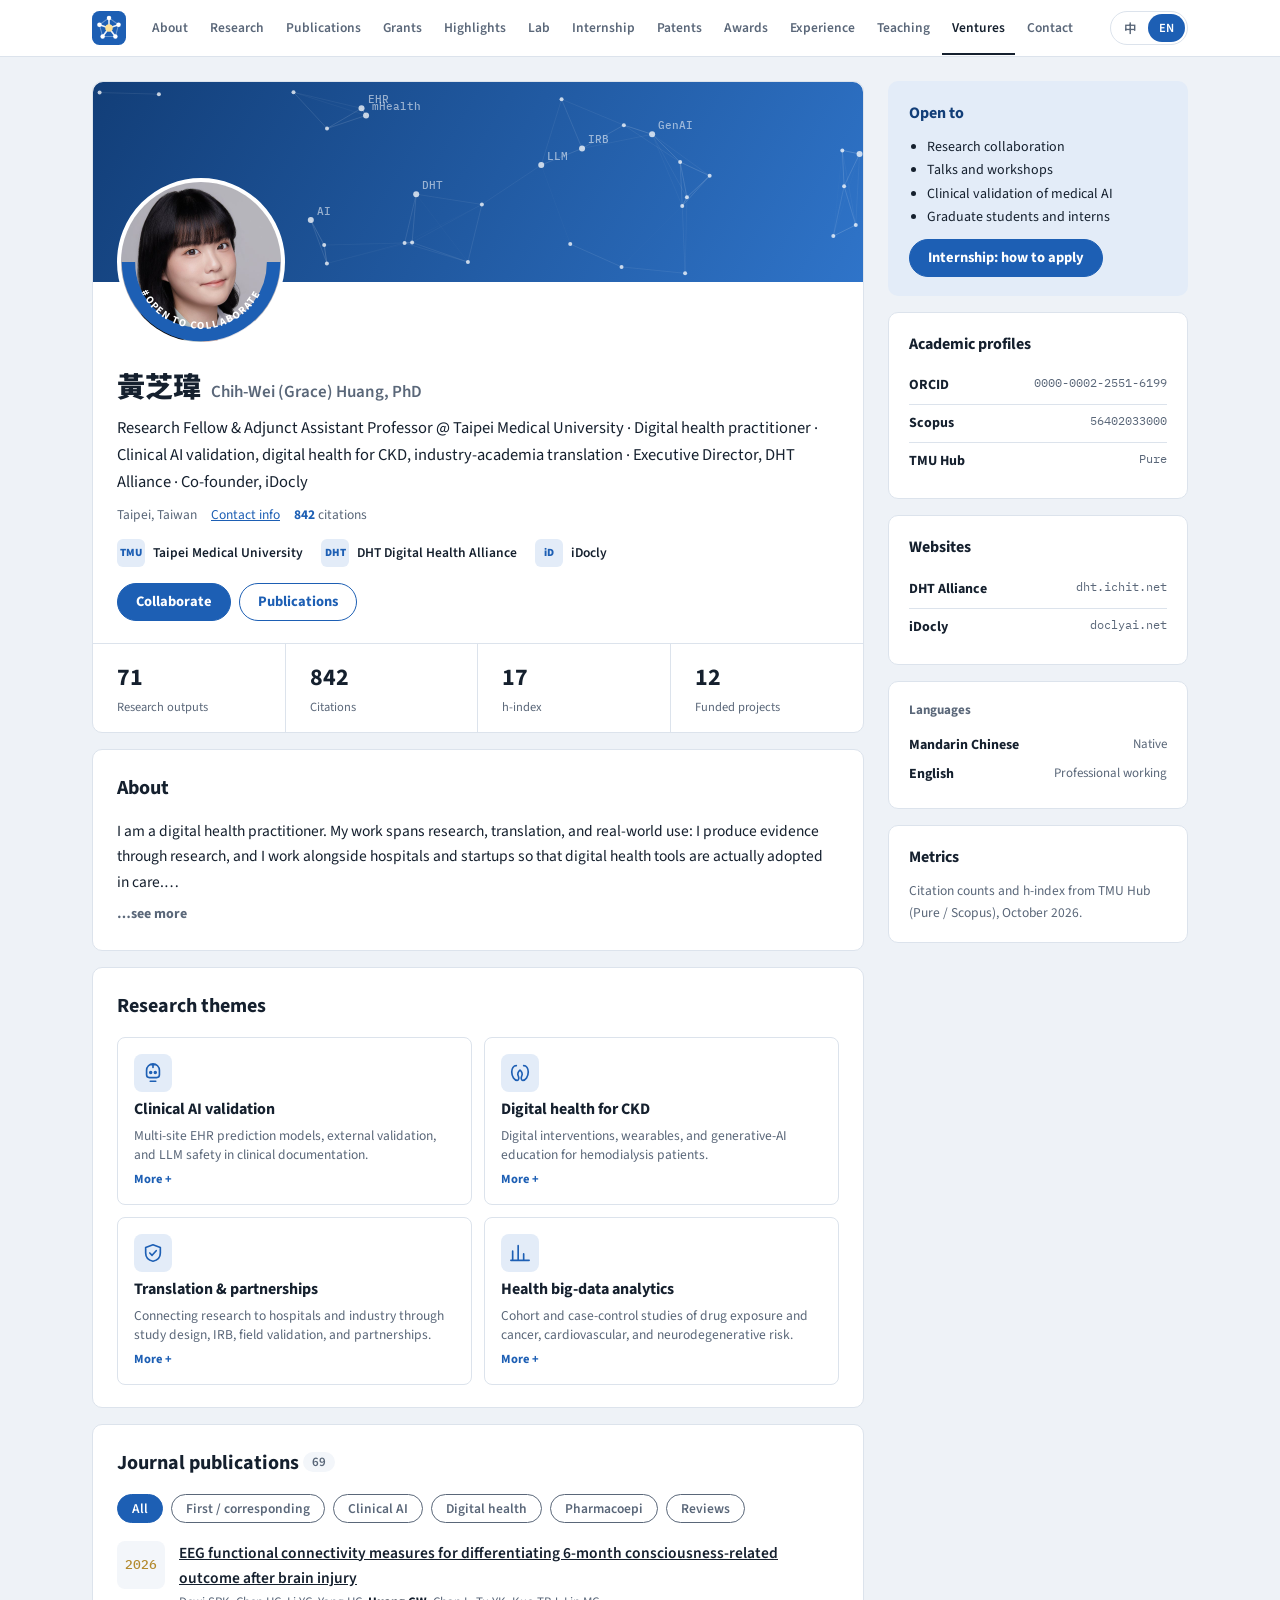
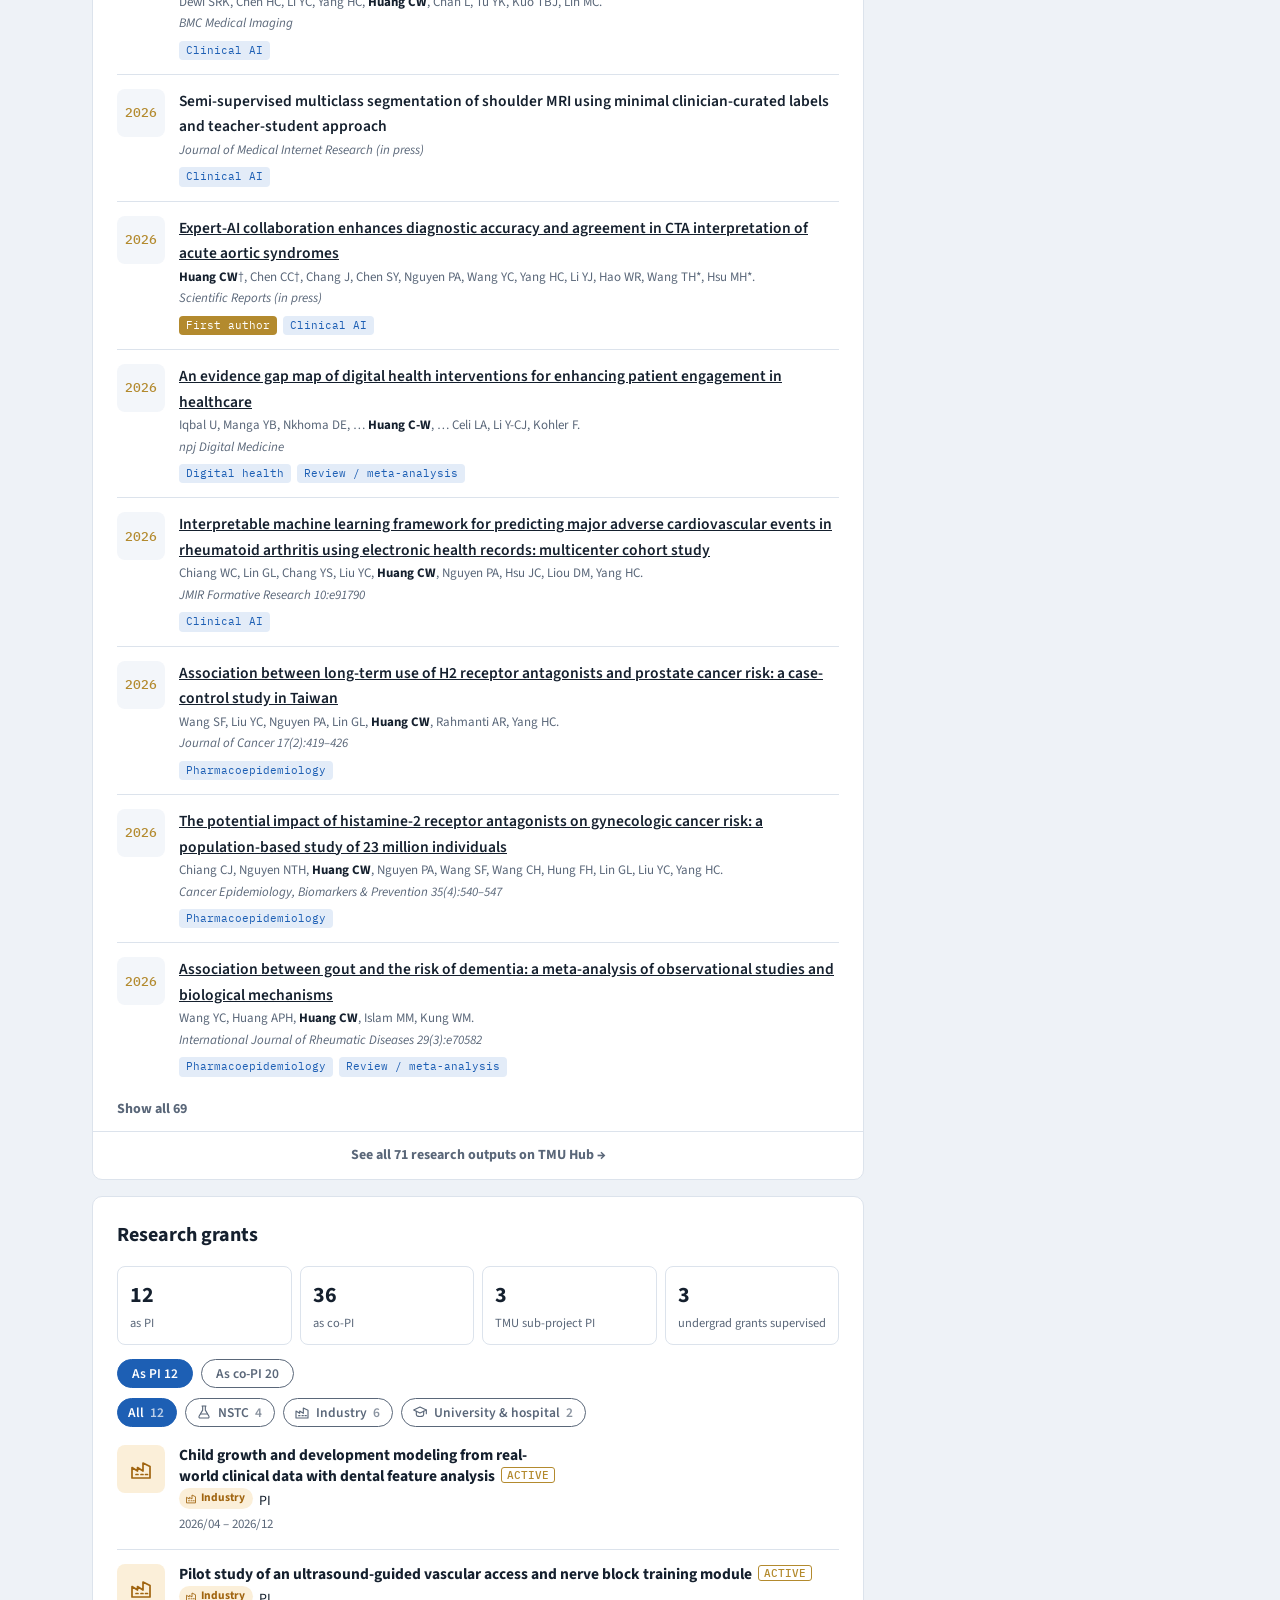
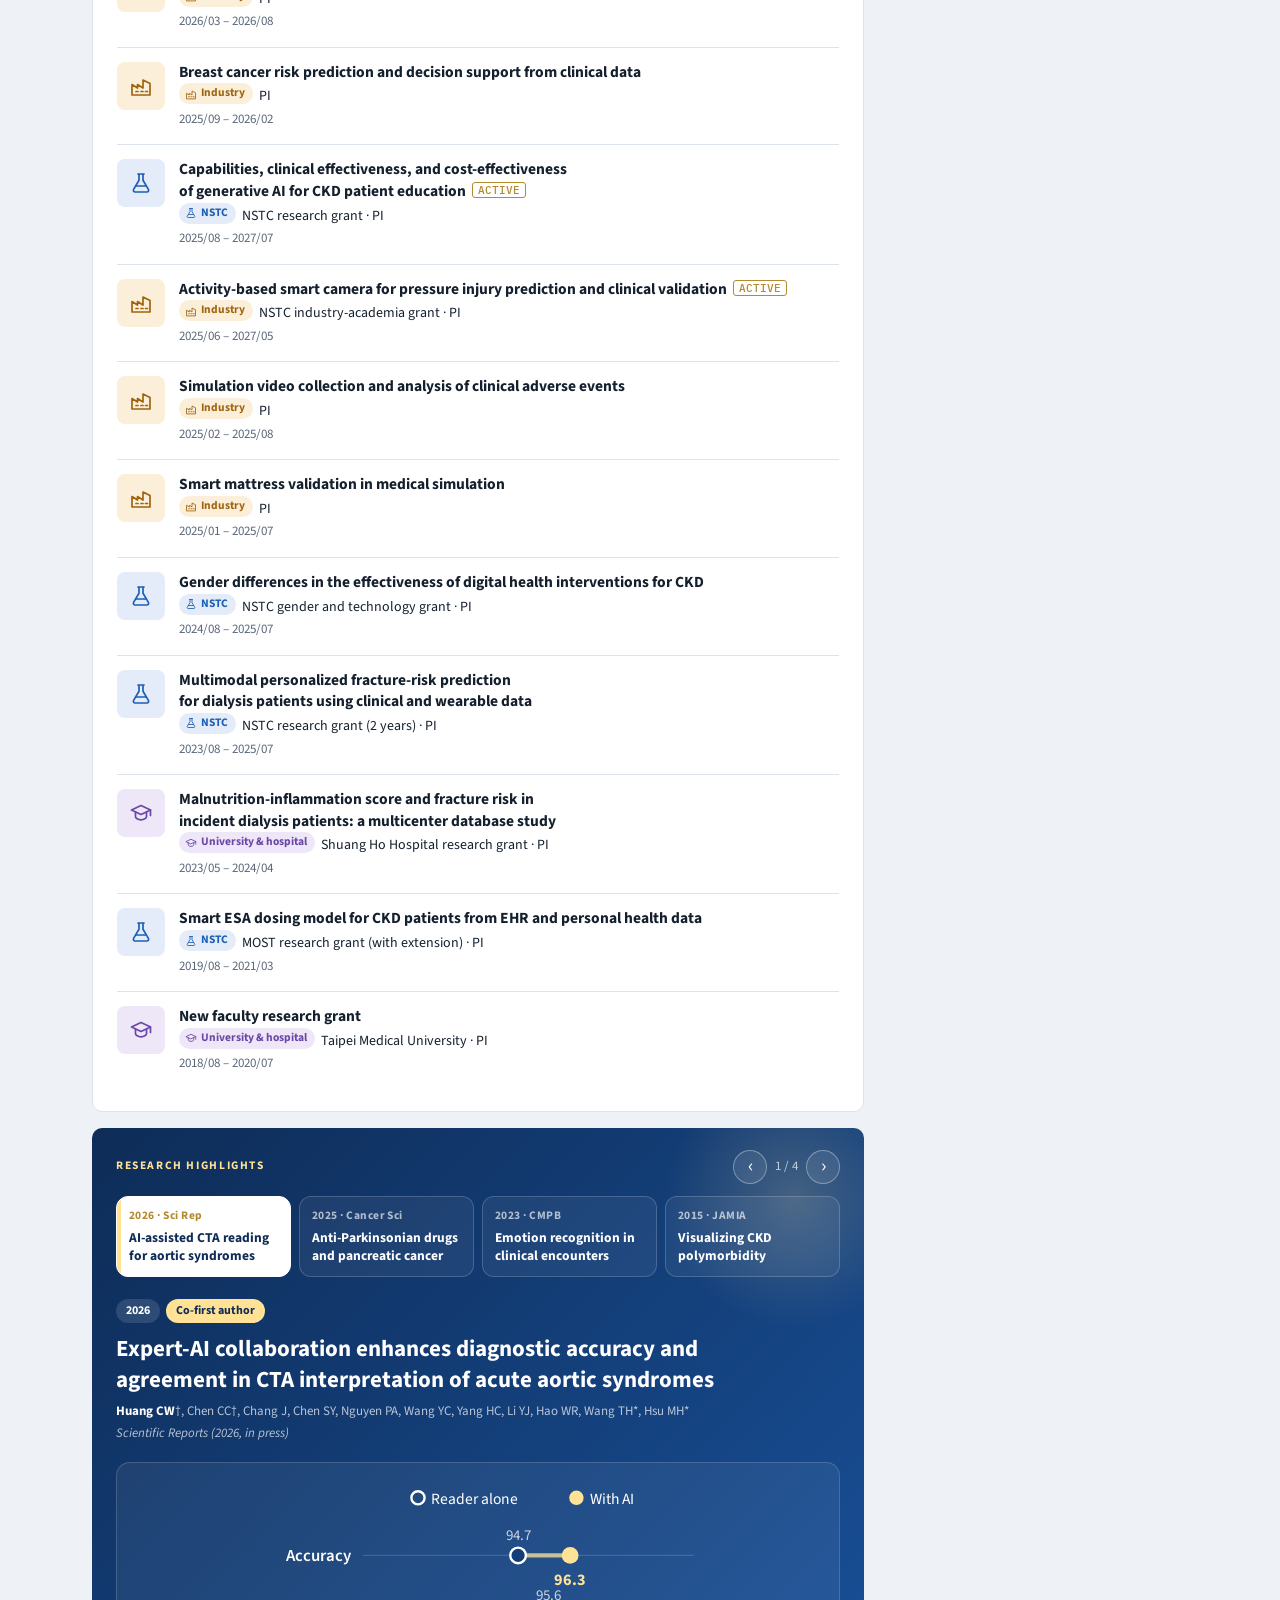
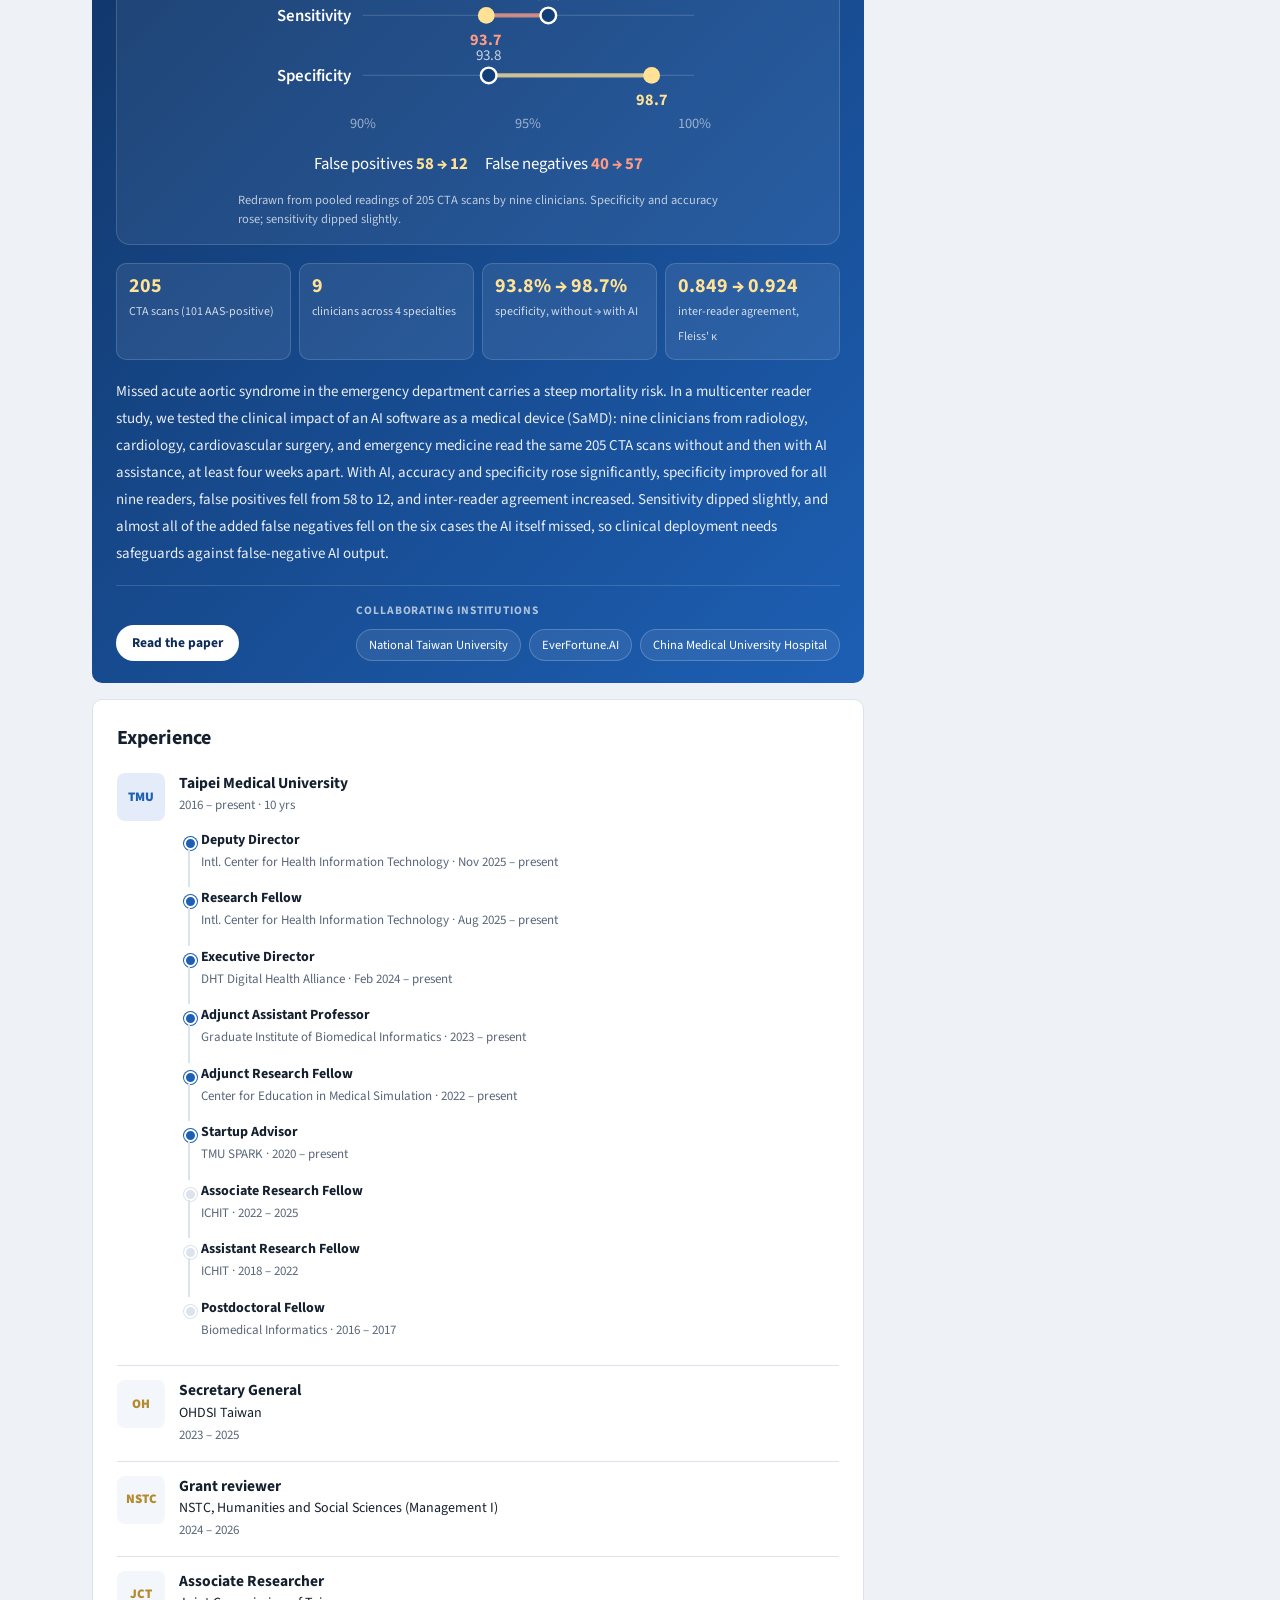
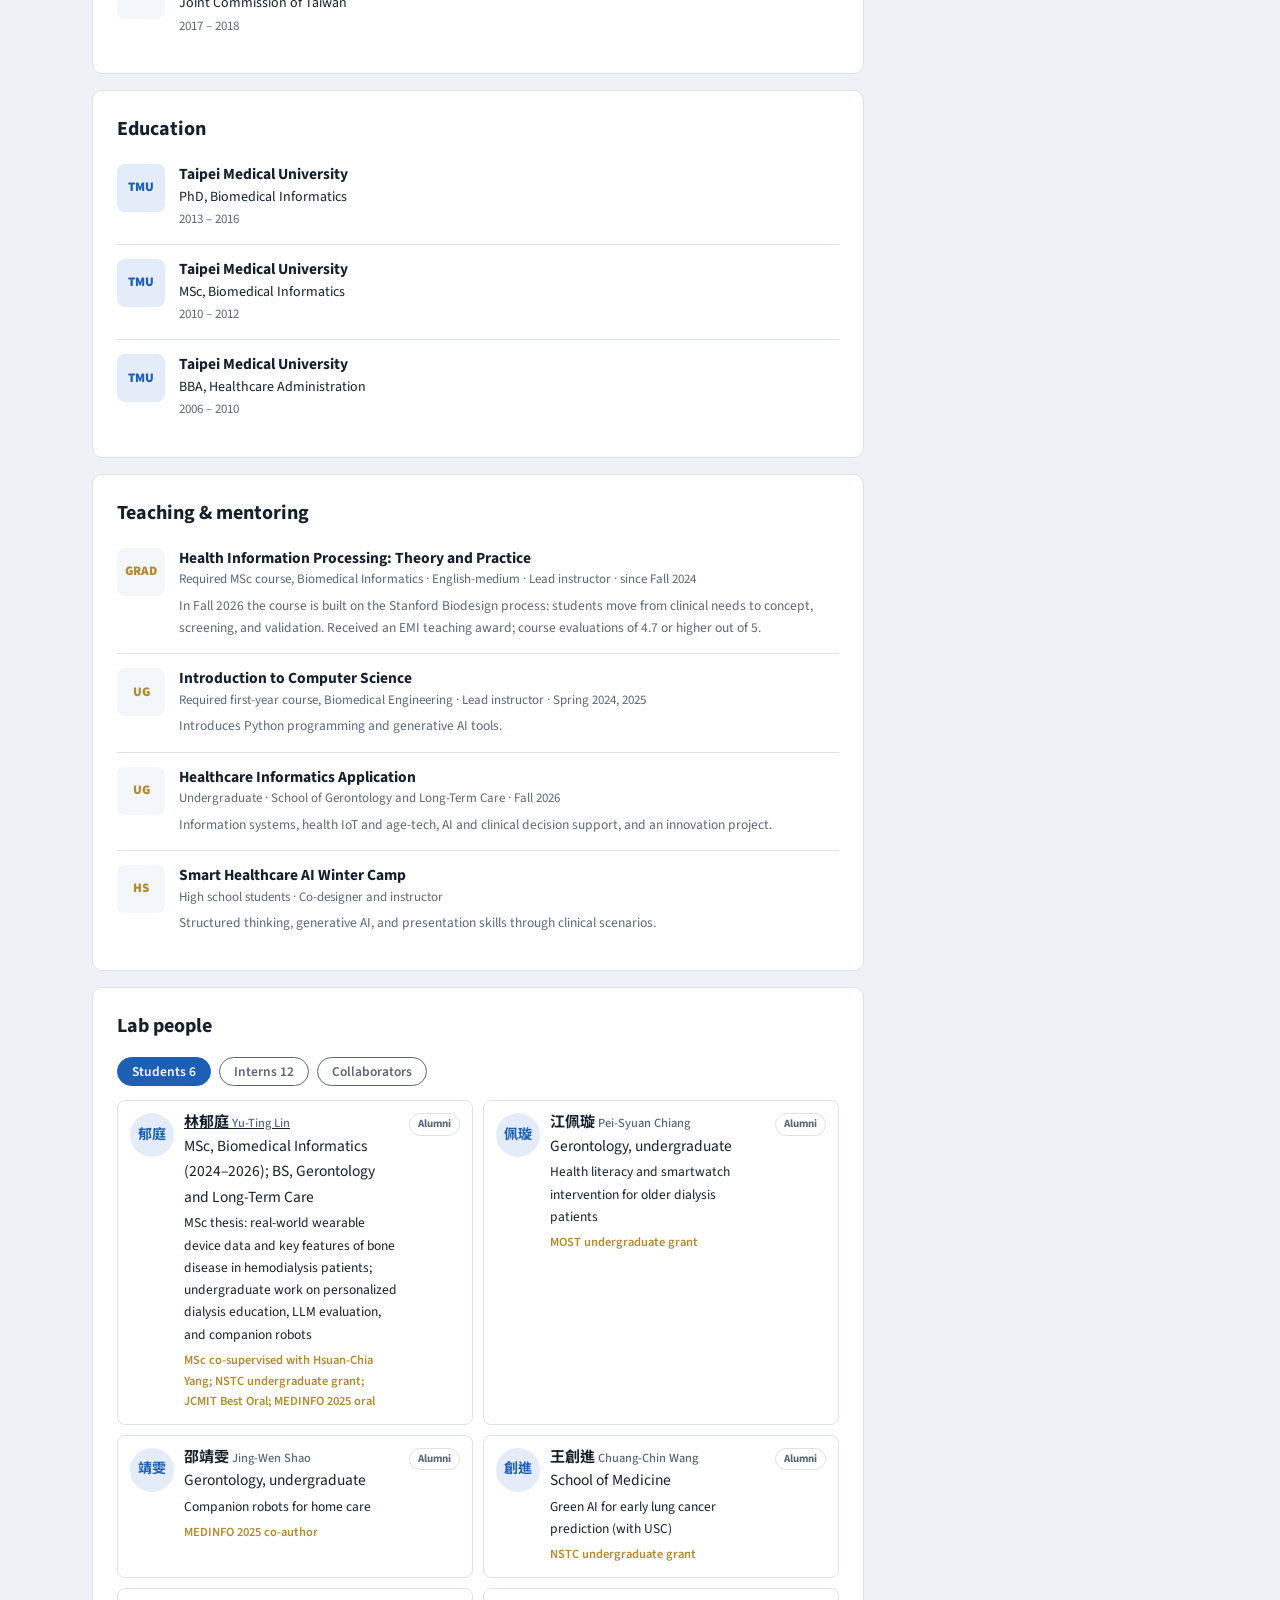
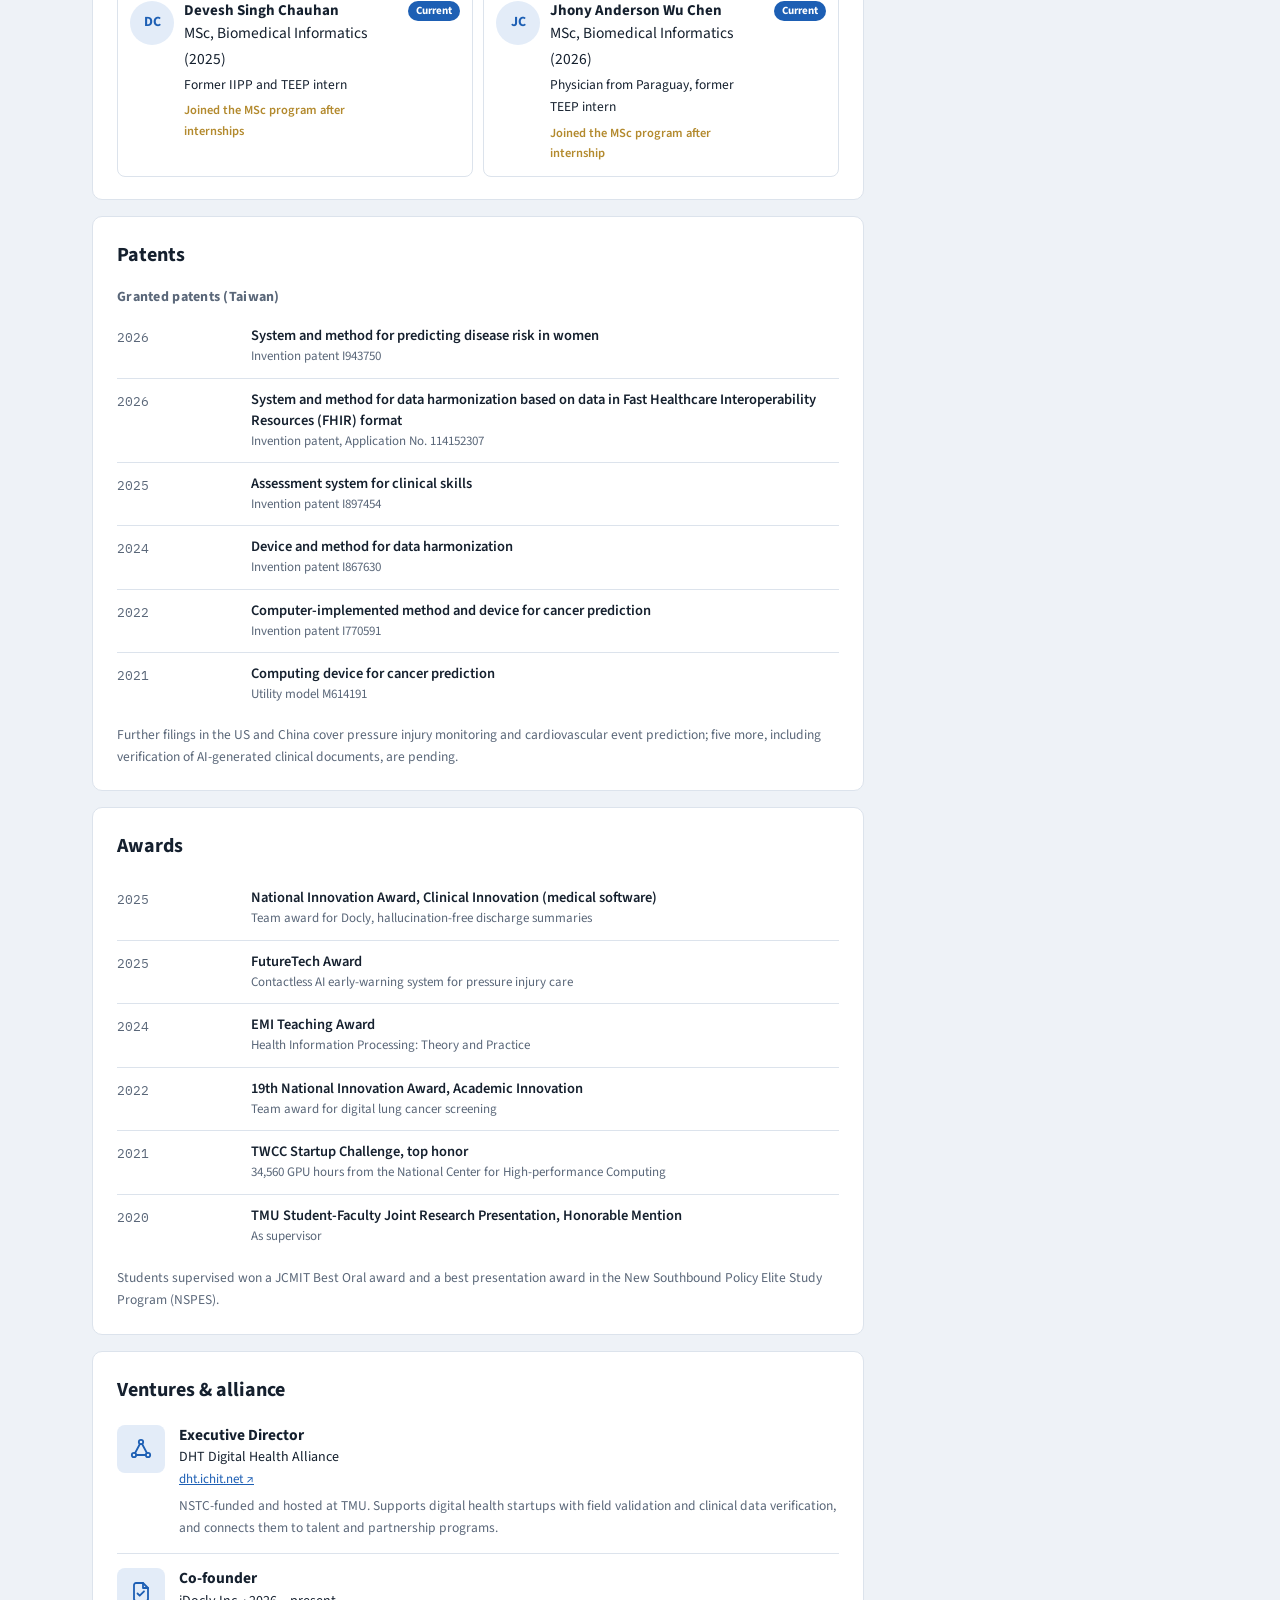
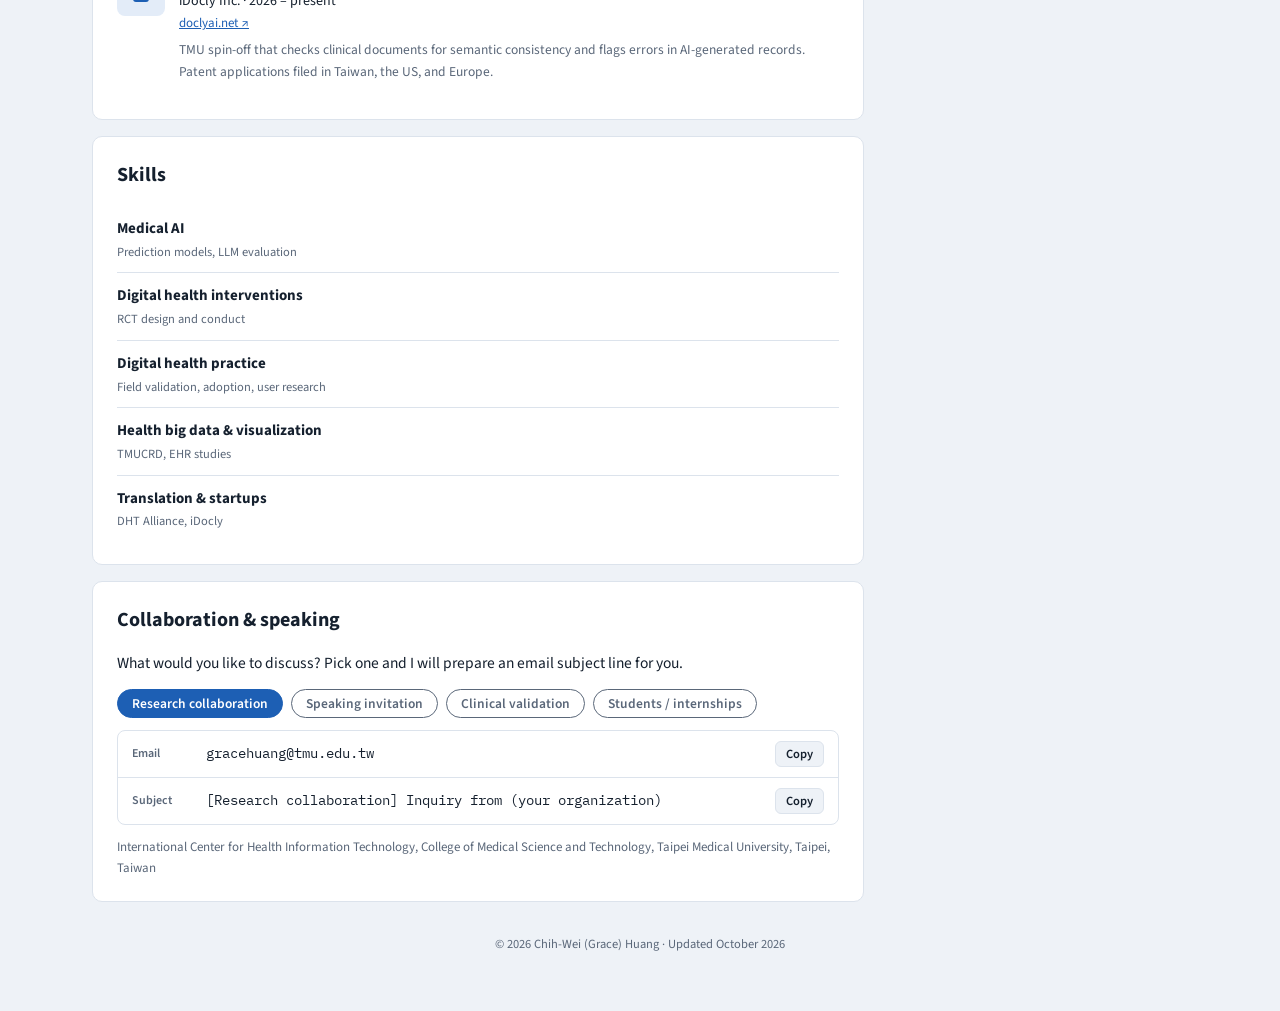
==== commit 2e8787fa: "Experience: OHDSI Taiwan 2023-2025; iDocly co-founder since 2026 Co-Authored-By: Claude Opus 5.5 <no" ====
--- a/index.html
+++ b/index.html
@@ -466,7 +466,8 @@
         </div></div></div>
       <div class="item"><div class="ico alt">OH</div><div>
         <h3 class="zh">秘書長</h3><h3 class="en">Secretary General</h3>
-        <div class="t2 zh">臺灣觀察性健康資料研究學會（OHDSI Taiwan）</div><div class="t2 en">OHDSI Taiwan</div></div></div>
+        <div class="t2 zh">臺灣觀察性健康資料研究學會（OHDSI Taiwan）</div><div class="t2 en">OHDSI Taiwan</div>
+        <div class="t3">2023 – 2025</div></div></div>
       <div class="item"><div class="ico alt">NSTC</div><div>
         <h3 class="zh">專題計畫審查委員</h3><h3 class="en">Grant reviewer</h3>
         <div class="t2 zh">國科會人文處 管理一學門</div><div class="t2 en">NSTC, Humanities and Social Sciences (Management I)</div>
@@ -546,7 +547,7 @@
         <p class="d en">NSTC-funded and hosted at TMU. Supports digital health startups with field validation and clinical data verification, and connects them to talent and partnership programs.</p></div></div>
       <div class="item"><div class="ico vico" aria-hidden="true"><svg viewBox="0 0 24 24"><path d="M14 3H7a2 2 0 0 0-2 2v14a2 2 0 0 0 2 2h10a2 2 0 0 0 2-2V8z"/><path d="M14 3v5h5"/><path d="M8.5 13.5l2.2 2.2 4.3-4.4"/></svg></div><div>
         <h3 class="zh">共同創辦人</h3><h3 class="en">Co-founder</h3>
-        <div class="t2 zh">愛達特力 iDocly</div><div class="t2 en">iDocly Inc.</div><div class="t3"><a href="https://doclyai.net/">doclyai.net ↗</a></div>
+        <div class="t2 zh">愛達特力 iDocly ・ 2026 至今</div><div class="t2 en">iDocly Inc. · 2026 – present</div><div class="t3"><a href="https://doclyai.net/">doclyai.net ↗</a></div>
         <p class="d zh">北醫衍生新創，針對臨床文件做語意一致性比對與錯誤標示，協助醫療人員安全使用 AI 生成的病歷。已提出台、美、歐專利申請。</p>
         <p class="d en">TMU spin-off that checks clinical documents for semantic consistency and flags errors in AI-generated records. Patent applications filed in Taiwan, the US, and Europe.</p></div></div>
     </div>
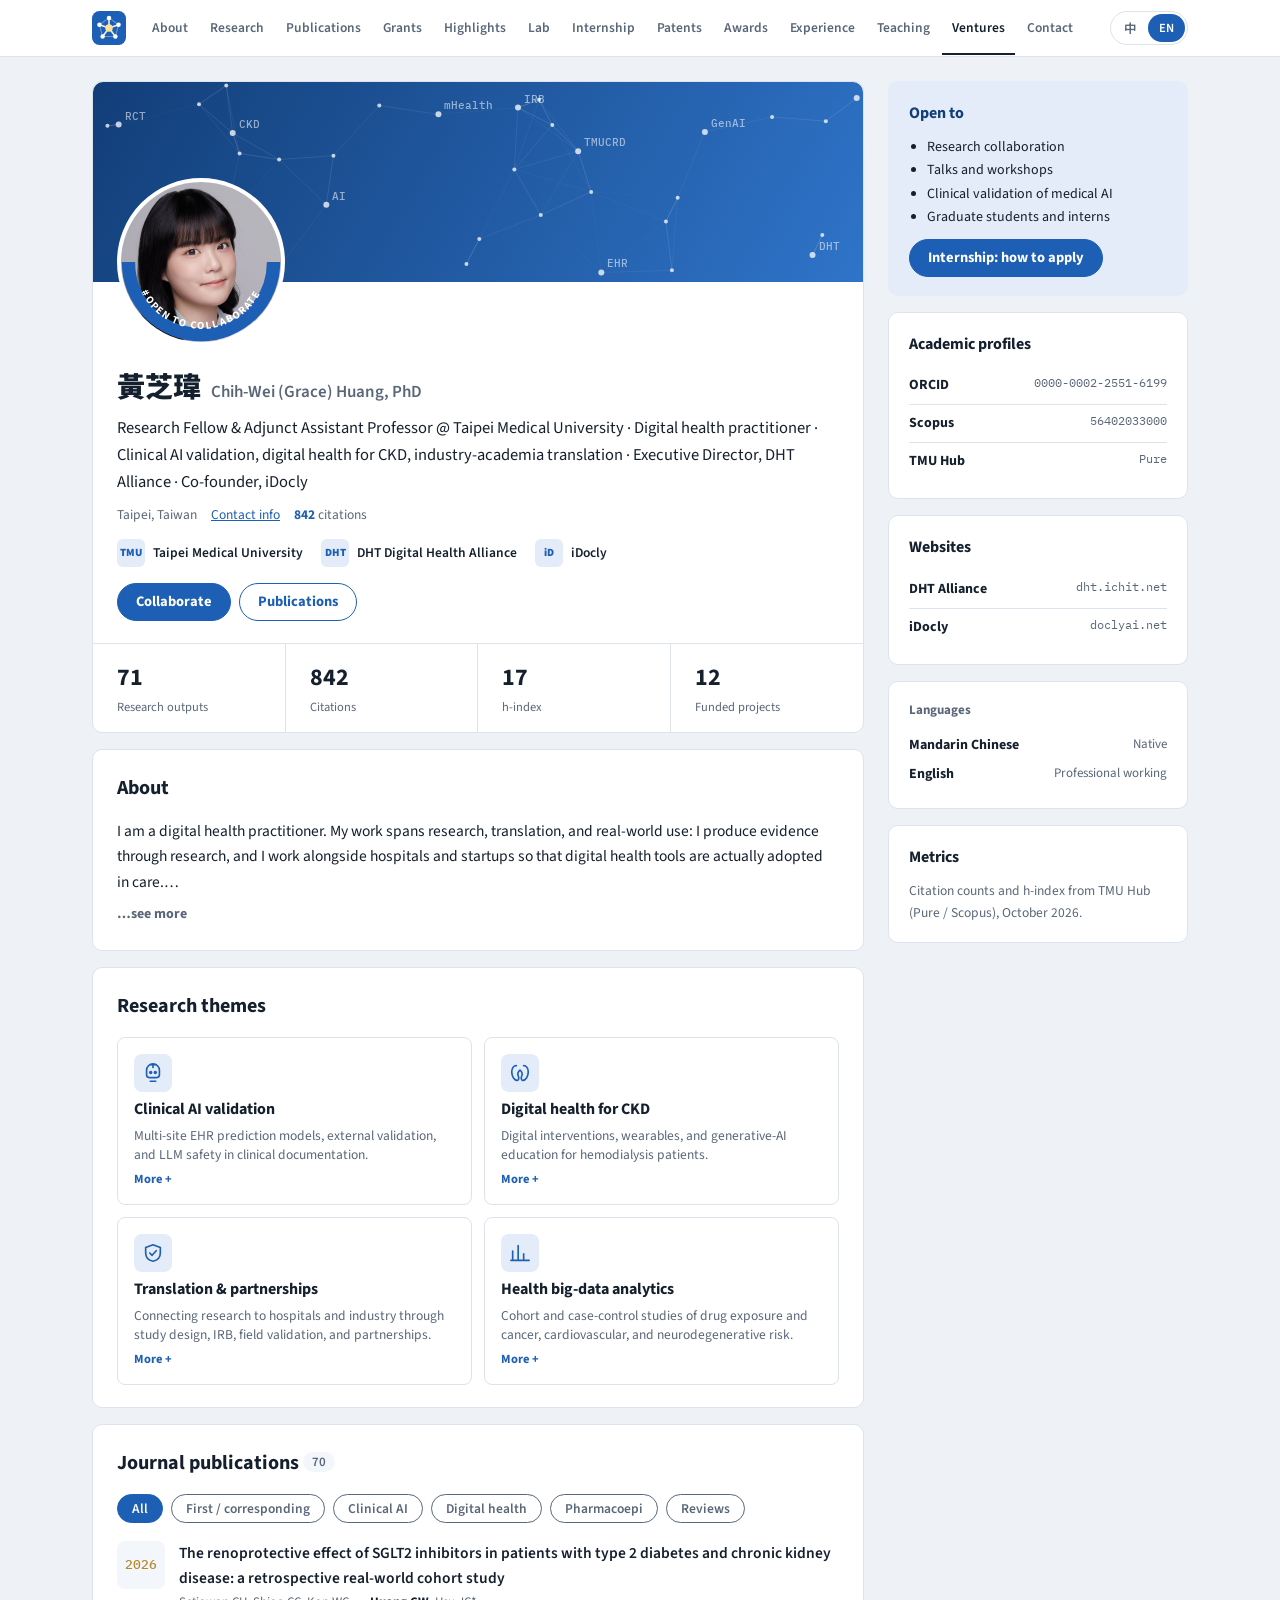
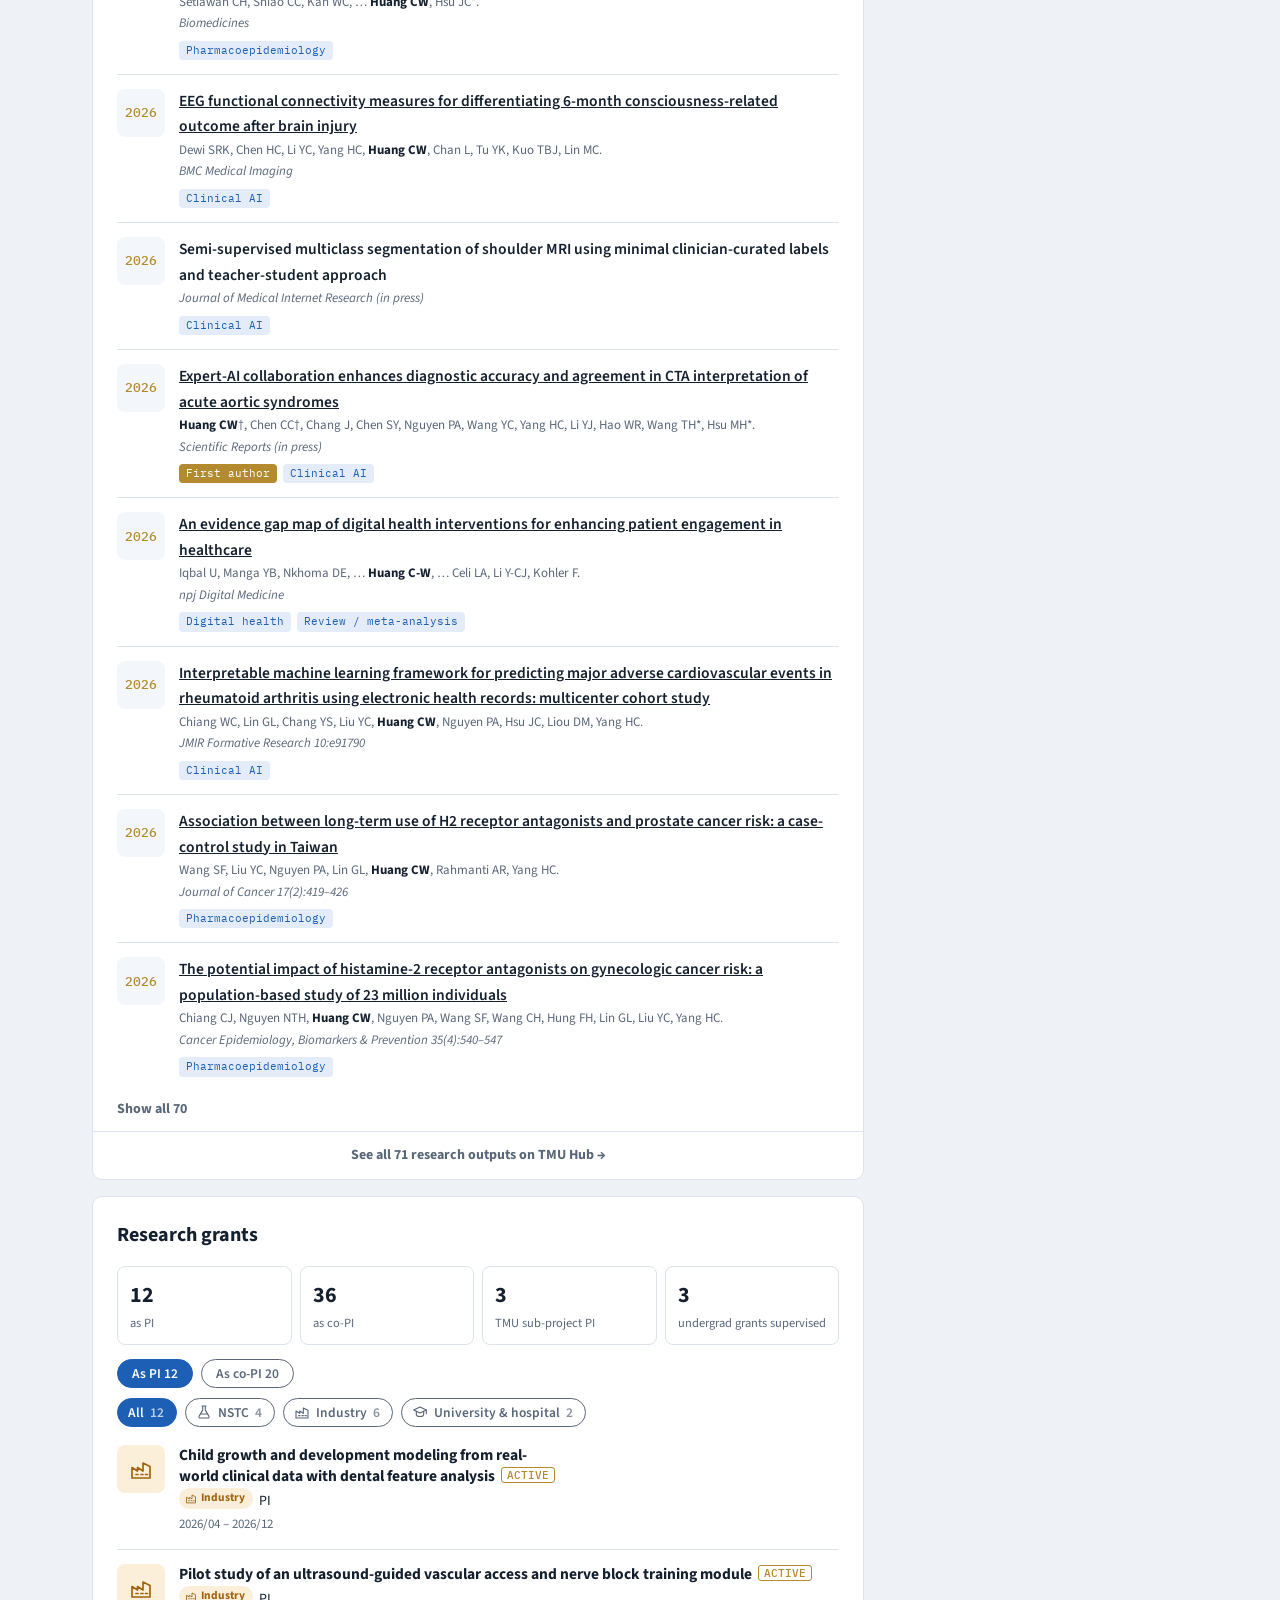
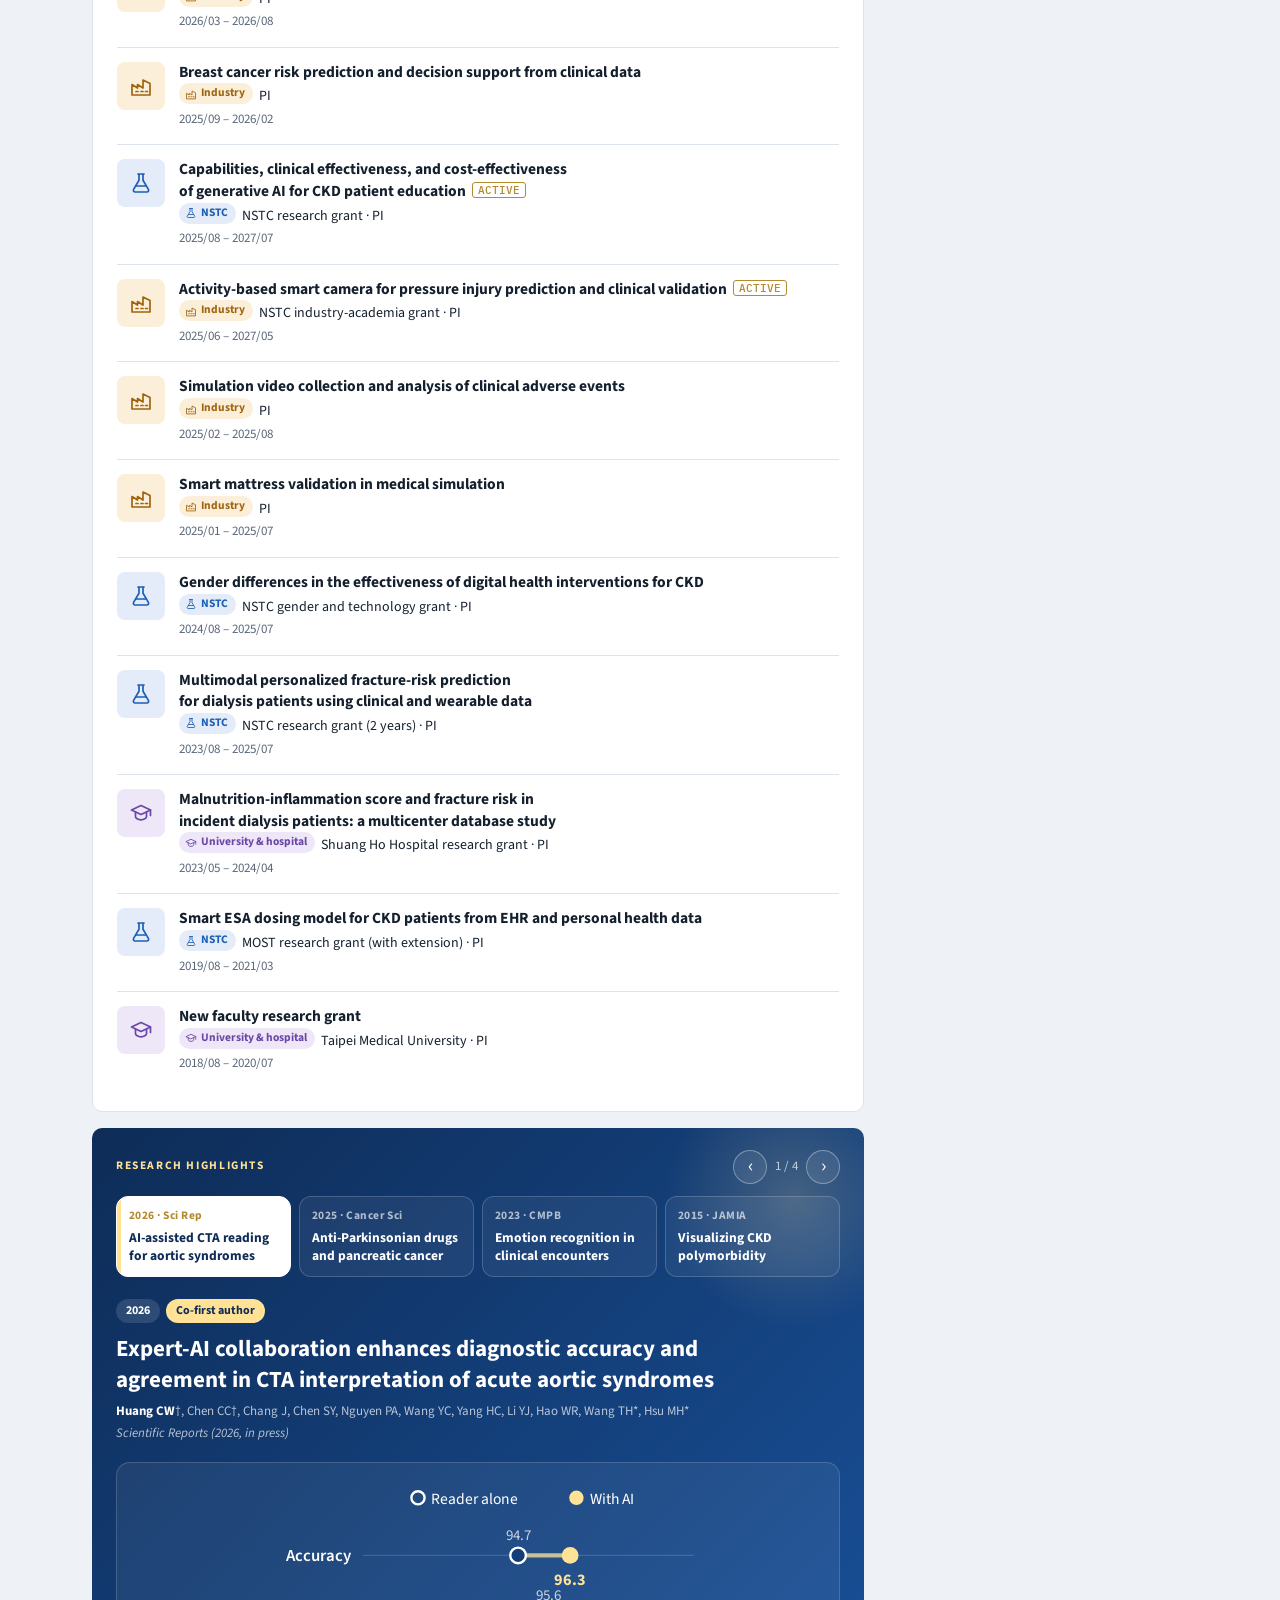
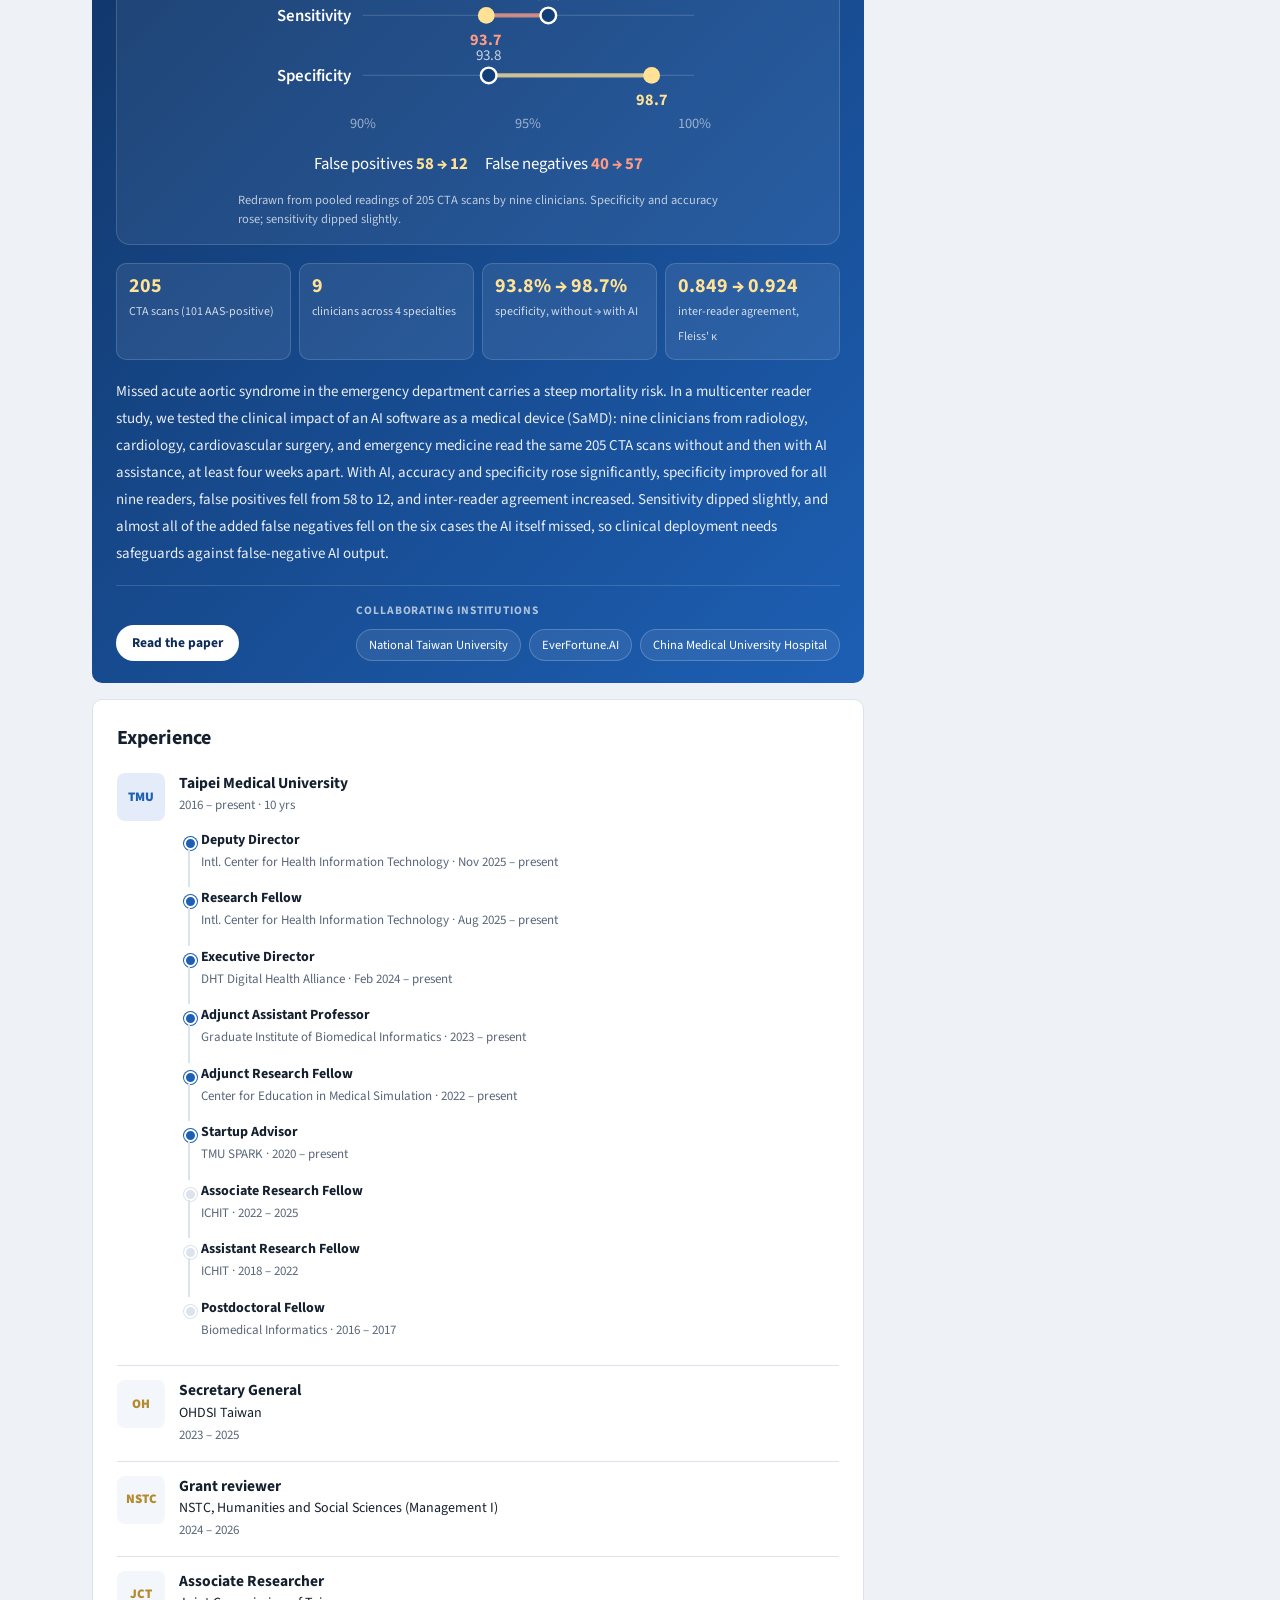
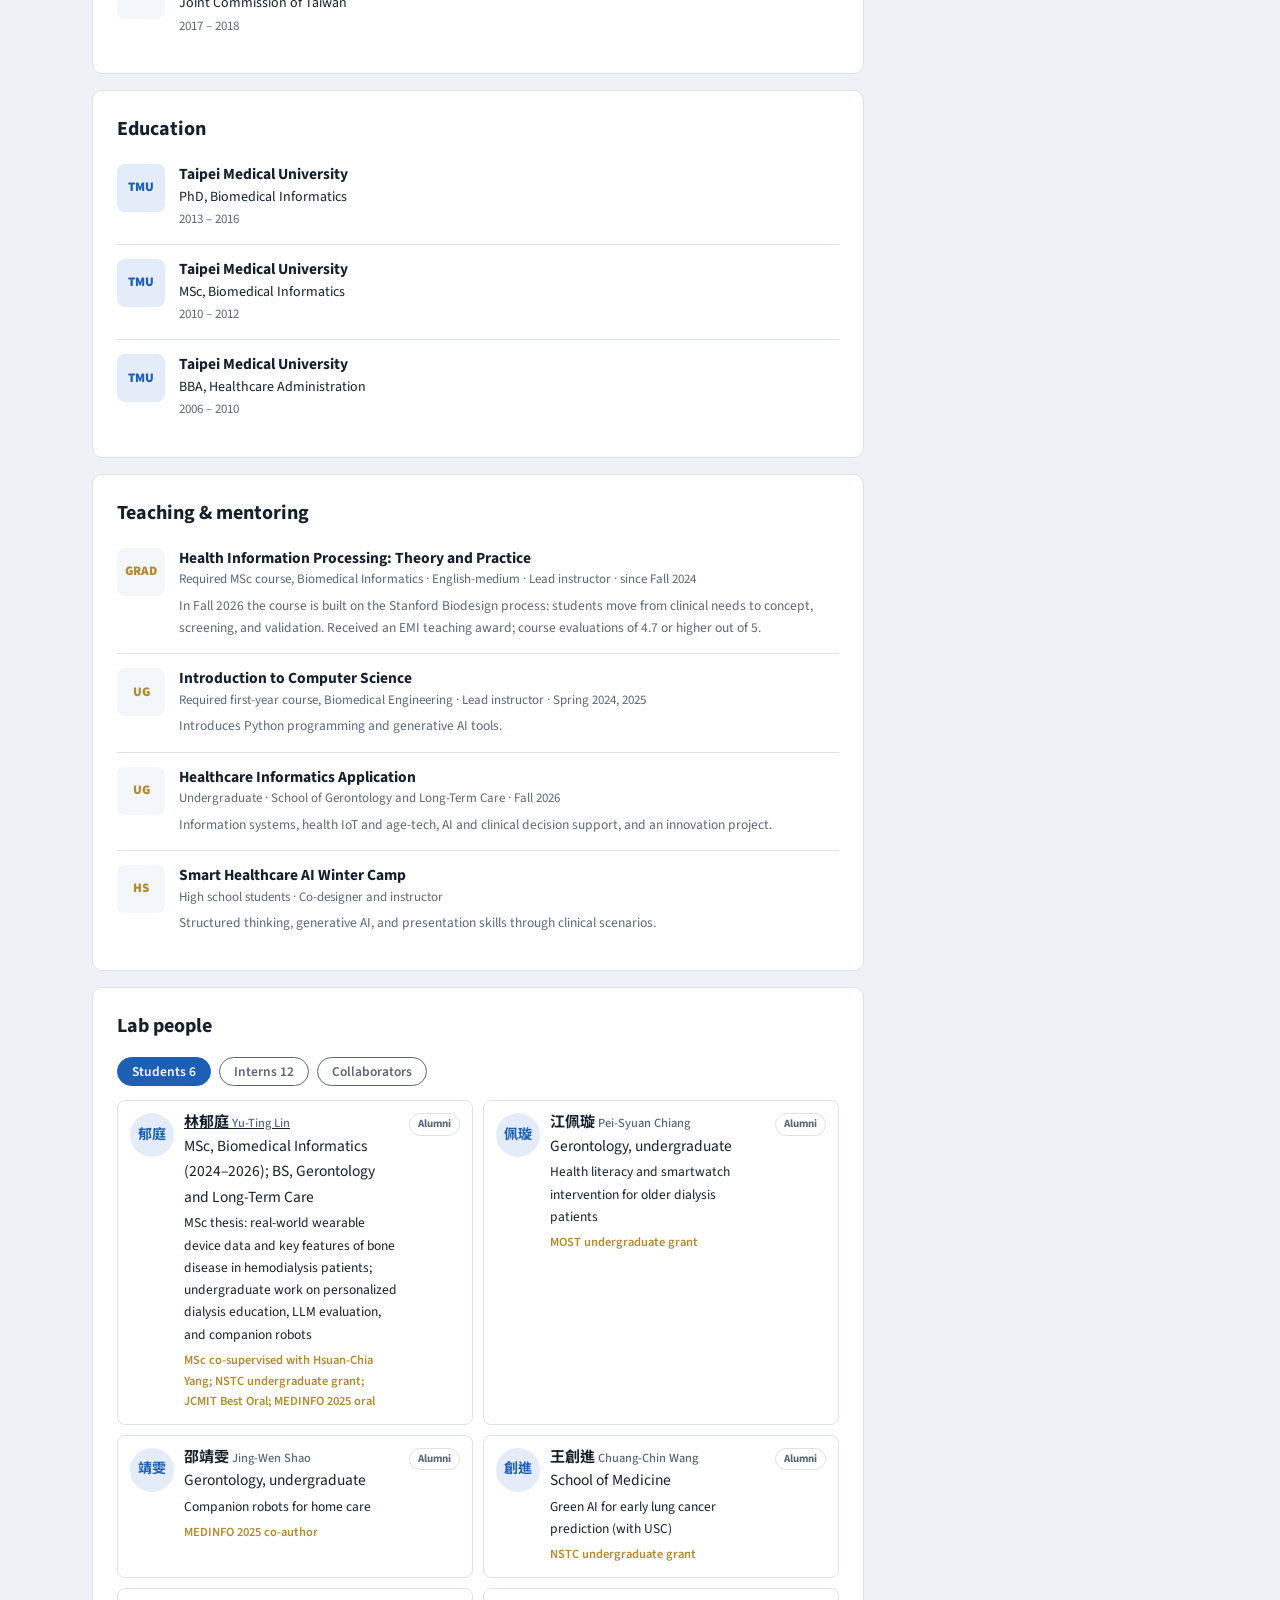
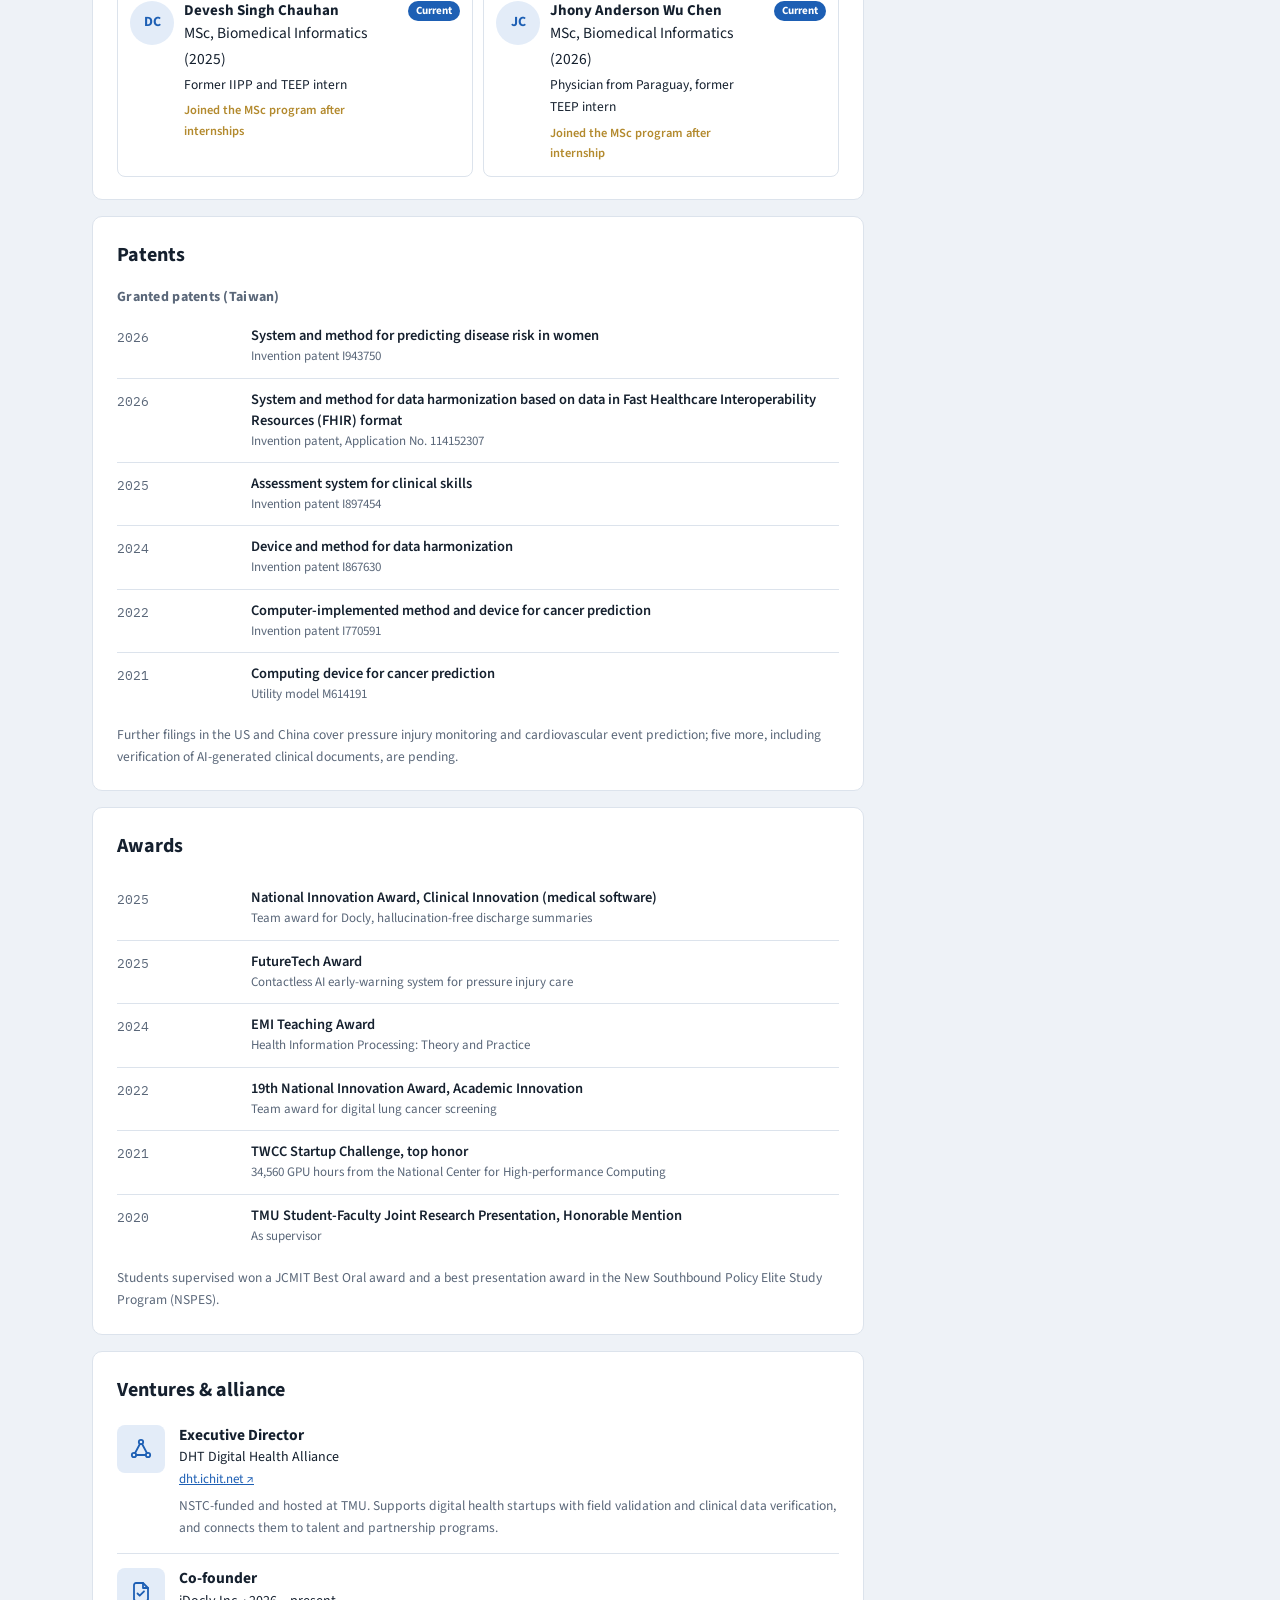
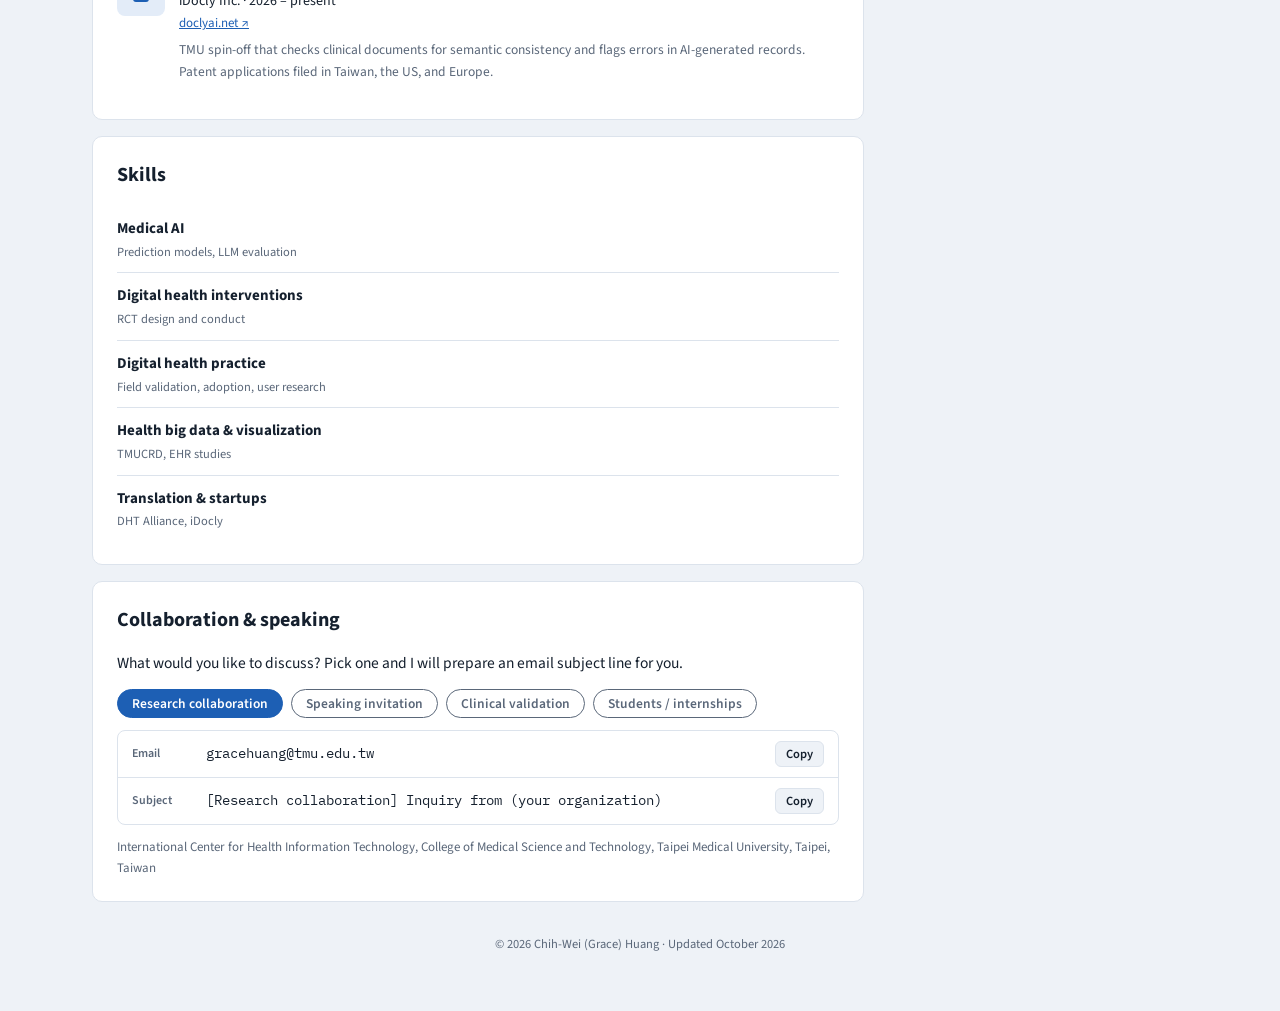
==== commit 96f65a21: "Publications: add Biomedicines 2026 SGLT2 renoprotection paper Co-Authored-By: Claude Opus 5.5 <nore" ====
--- a/index.html
+++ b/index.html
@@ -664,8 +664,8 @@
  tw.appendChild(b);});
 
 /* ===== data layer: Google Sheets with built-in fallback ===== */
-var SHEETS={publications:'10MK6HUDdLPjp9HzVUlSBp_TyM2YUvHA4ciNyJlFbl7o',grants:'1Tj0cqeMRILDfgWZjcLGkzg60TJtsO3k5HQrWaR_JSBo',people:'1WQFUKXzUzACoc_eDU_CL4op96mSH3C0STfLv4QZhPGM',gallery:'1CcztBZxq0BYeyPrHtn_5hAdr6L0Sm2vEWRkXtxAZkkQ',highlights:'1cz_DVwJjkbBB7U8LsKa4A4nzS9sMOw49wddzuNRZDKo',collaborators:'1Nr8Un-70xdwUgcGpq_Rt4dx6iMJOVsIYsLjiLqdF-XM',partners:'1zwVlpC-vG7xYWrzfySEWwR6M5_-ovyKZOHvWOKWK2rA',patents:'1oal0ufvwrITQchI7WqnJtQQbxCb7XT-rvRDGQsEJR7g',awards:'1eNq9DlfQcIPM39hivEY2ah8haW0l1Lt4XhhhGrCena0',teaching:'1cvUy0uzpsShNyGg66NgSsEbOvRP47cuvoaxMVdJftsc',stats:'17VX8YV_4SEzTW_Sz3eQYeGOkN5AmD97NJ4tfS3qqbZM'};
-var DATA={"publications":[{"show":"Y","year":"2026","title":"EEG functional connectivity measures for differentiating 6-month consciousness-related outcome after brain injury","authors":"Dewi SRK, Chen HC, Li YC, Yang HC, **Huang CW**, Chan L, Tu YK, Kuo TBJ, Lin MC.","journal":"BMC Medical Imaging","role":"","tags":"ai","link":"https://doi.org/10.1186/s12880-026-02681-w"},{"show":"Y","year":"2026","title":"Semi-supervised multiclass segmentation of shoulder MRI using minimal clinician-curated labels and teacher-student approach","authors":"","journal":"Journal of Medical Internet Research (in press)","role":"","tags":"ai","link":""},{"show":"Y","year":"2026","title":"Expert-AI collaboration enhances diagnostic accuracy and agreement in CTA interpretation of acute aortic syndromes","authors":"**Huang CW**†, Chen CC†, Chang J, Chen SY, Nguyen PA, Wang YC, Yang HC, Li YJ, Hao WR, Wang TH*, Hsu MH*.","journal":"Scientific Reports (in press)","role":"first","tags":"ai","link":"https://doi.org/10.1038/s41598-026-68474-x"},{"show":"Y","year":"2026","title":"An evidence gap map of digital health interventions for enhancing patient engagement in healthcare","authors":"Iqbal U, Manga YB, Nkhoma DE, … **Huang C-W**, … Celi LA, Li Y-CJ, Kohler F.","journal":"npj Digital Medicine","role":"","tags":"dh;rev","link":"https://doi.org/10.1038/s41746-026-02899-6"},{"show":"Y","year":"2026","title":"Interpretable machine learning framework for predicting major adverse cardiovascular events in rheumatoid arthritis using electronic health records: multicenter cohort study","authors":"Chiang WC, Lin GL, Chang YS, Liu YC, **Huang CW**, Nguyen PA, Hsu JC, Liou DM, Yang HC.","journal":"JMIR Formative Research 10:e91790","role":"","tags":"ai","link":"https://doi.org/10.2196/91790"},{"show":"Y","year":"2026","title":"Association between long-term use of H2 receptor antagonists and prostate cancer risk: a case-control study in Taiwan","authors":"Wang SF, Liu YC, Nguyen PA, Lin GL, **Huang CW**, Rahmanti AR, Yang HC.","journal":"Journal of Cancer 17(2):419–426","role":"","tags":"epi","link":"https://doi.org/10.7150/jca.125694"},{"show":"Y","year":"2026","title":"The potential impact of histamine-2 receptor antagonists on gynecologic cancer risk: a population-based study of 23 million individuals","authors":"Chiang CJ, Nguyen NTH, **Huang CW**, Nguyen PA, Wang SF, Wang CH, Hung FH, Lin GL, Liu YC, Yang HC.","journal":"Cancer Epidemiology, Biomarkers & Prevention 35(4):540–547","role":"","tags":"epi","link":"https://doi.org/10.1158/1055-9965.EPI-25-1306"},{"show":"Y","year":"2026","title":"Association between gout and the risk of dementia: a meta-analysis of observational studies and biological mechanisms","authors":"Wang YC, Huang APH, **Huang CW**, Islam MM, Kung WM.","journal":"International Journal of Rheumatic Diseases 29(3):e70582","role":"","tags":"epi;rev","link":"https://doi.org/10.1111/1756-185x.70582"},{"show":"Y","year":"2026","title":"The potential impact of H1 antihistamines on clinical outcomes in NSCLC patients undergoing EGFR-TKIs treatment","authors":"Nguyen VT, Le NH, Phan NQ, …, **Huang CW**, …, Nguyen PA.","journal":"British Journal of Clinical Pharmacology (online ahead of print)","role":"","tags":"epi","link":"https://doi.org/10.1002/bcp.70812"},{"show":"Y","year":"2026","title":"Protective effect of H1 antihistamine against lung cancer in patients with allergic diseases: A global federated health network analysis","authors":"Nguyen VT, Le NH, Phan NQ, …, **Huang CW**, …, Nguyen PA.","journal":"American Journal of Medicine","role":"","tags":"epi","link":"https://doi.org/10.1016/j.amjmed.2026.03.032"},{"show":"Y","year":"2025","title":"Effectiveness comparison of nirmatrelvir/ritonavir versus molnupiravir in COVID-19 patients with comorbidities in Taiwan: a multi-centre electronic health record study","authors":"Lin WK, Lin SJ, Chang YH, … **Huang CW**, Yang HC, … Hsu JC.","journal":"BMC Infectious Diseases 26(1):70","role":"","tags":"epi","link":"https://doi.org/10.1186/s12879-025-12316-0"},{"show":"Y","year":"2025","title":"Health risk assessment for severe COVID-19 in Taiwan: a multi-centre electronic health record study","authors":"Chang YH, Burton W, Nguyen PA, … **Huang CW**, Yang HC, … Hsu JC.","journal":"Journal of Global Health 15:04236","role":"","tags":"ai;epi","link":"https://doi.org/10.7189/jogh.15.04236"},{"show":"Y","year":"2025","title":"Enhancing chronic diabetes care with companion robots in rural Taiwan","authors":"Lin YT, Chiu HL, Shao JW, Yang HC, **Huang CW***.","journal":"Studies in Health Technology and Informatics 329:1084–1088 (MEDINFO 2025)","role":"corresponding","tags":"dh","link":"https://doi.org/10.3233/SHTI251006"},{"show":"Y","year":"2025","title":"Personalized prediction of chronic kidney disease progression in patients with CKD stages 3–5: a multicenter study using the machine learning approach","authors":"Duong TT, Nguyen MT, Liao CT, Le NH, Phan TP, **Huang CW**, Hsu JC, Nguyen APA.","journal":"Studies in Health Technology and Informatics 329:1165–1169 (MEDINFO 2025)","role":"","tags":"ai","link":"https://doi.org/10.3233/SHTI251022"},{"show":"Y","year":"2025","title":"Real-world data on the associations of tricyclic antidepressants and selective serotonin reuptake inhibitors with gynecologic cancer risk","authors":"Wang CH†, **Huang CW**†, Nguyen NTH, Lin MC, Nguyen PA, Islam MM, Chien SC, Yang HC.","journal":"Cancers","role":"first","tags":"epi","link":"https://doi.org/10.3390/cancers17101616"},{"show":"Y","year":"2025","title":"The protective role of anti-Parkinsonian drugs in pancreatic cancer risk: a comprehensive case-control study in Taiwan","authors":"Yang HC, Chou WC, Nguyen PA, Nguyen NTH, Nguyen TP, Wang CH, Hsu JC, Lin MC, **Huang CW***.","journal":"Cancer Science","role":"corresponding","tags":"epi","link":"https://doi.org/10.1111/cas.16422"},{"show":"Y","year":"2025","title":"Validating nonverbal cues for assessing physician empathy in telemedicine: a Delphi study","authors":"Rahmanti AR, Yang HC, **Huang CW**, Huang CT, Lazuardi L, Lin CW, Li YJ.","journal":"Medical Education Online","role":"","tags":"dh","link":"https://doi.org/10.1080/10872981.2025.2497328"},{"show":"Y","year":"2025","title":"Comprehensive evaluation of the cardiovascular protective effects of SGLT2 inhibitors in patients with advanced chronic kidney disease: a real-world evidence","authors":"Shiao CC, Chiu CW, Chang YM, … **Huang CW**, … Hsu JC.","journal":"American Journal of Nephrology","role":"","tags":"epi","link":"https://doi.org/10.1159/000542132"},{"show":"Y","year":"2025","title":"ChatGPT Performance Deteriorated in Patients with Comorbidities When Providing Cardiological Therapeutic Consultations","authors":"Hao WR, Chen CC, Chen K, …, **Huang CW**, …, Li YJ.","journal":"Healthcare 13(13):1598","role":"","tags":"ai","link":"https://doi.org/10.3390/healthcare13131598"},{"show":"Y","year":"2024","title":"Early detection of dementia in type 2 diabetes population: predictive analytics using machine learning approach","authors":"Phuc TP, Nguyen PA, Nguyen NN, … **Huang CW**, Yang HC, … Hsu JC.","journal":"Journal of Medical Internet Research","role":"","tags":"ai","link":"https://doi.org/10.2196/52107"},{"show":"Y","year":"2024","title":"Evaluating the effectiveness of a novel personalized health education approach for hemodialysis patients: a four-week study using a widely-used communication app in Taiwan","authors":"Lin YT, Zheng CM, Hung KC, Yang HC, Zheng ML, **Huang CW***.","journal":"Studies in Health Technology and Informatics (MIE 2024)","role":"corresponding","tags":"dh","link":"https://doi.org/10.3233/SHTI240461"},{"show":"Y","year":"2024","title":"利用爬蟲建立慢性腎病衛教資料庫的成效評估","authors":"林郁庭、鄭彩梅、洪國欽、鄭美玲、**黃芝瑋***","journal":"醫療資訊雜誌 33(3):31–41","role":"corresponding","tags":"dh","link":"https://www.airitilibrary.com/Article/Detail?DocID=10213155-N202412070019-00005"},{"show":"Y","year":"2024","title":"Taipei Medical University Clinical Research Database: a collaborative hospital EHR database aligned with international common data standards","authors":"Nguyen PA, Hsu MH, Chang TH, Yang HC, **Huang CW**, Liao CT, Lu CY, Hsu JC.","journal":"BMJ Health & Care Informatics 31(1):e100890","role":"","tags":"ai","link":"https://doi.org/10.1136/bmjhci-2023-100890"},{"show":"Y","year":"2024","title":"Personalised prediction of maintenance dialysis initiation in patients with chronic kidney disease stages 3–5: a multicentre study using the machine learning approach","authors":"Hoang AT, Nguyen PA, Phan TP, … **Huang CW**, Iqbal U, … Liao CT.","journal":"BMJ Health & Care Informatics 31(1):e100893","role":"","tags":"ai","link":"https://doi.org/10.1136/bmjhci-2023-100893"},{"show":"Y","year":"2024","title":"The effect of social robots on depression and loneliness for older residents in long-term care facilities: a meta-analysis of randomized controlled trials","authors":"Yen HY, **Huang CW**, Chiu HL, Jin G.","journal":"Journal of the American Medical Directors Association","role":"","tags":"dh;rev","link":"https://doi.org/10.1016/j.jamda.2024.02.017"},{"show":"Y","year":"2024","title":"A novel Multi-Level Refined (MLR) knowledge graph design and chatbot system for healthcare applications","authors":"Hsueh HC, Chien SC, **Huang CW**, Yang HC, Iqbal U, Lin LF, Jian WS.","journal":"PLoS One 19(1):e0296939","role":"","tags":"ai","link":"https://doi.org/10.1371/journal.pone.0296939"},{"show":"Y","year":"2024","title":"Unveiling the future of COVID-19 patient care: groundbreaking prediction models for severe outcomes or mortality in hospitalized cases","authors":"Hien NTK, Tsai FJ, Chang YH, … **Huang CW**, Yang HC, Hsu JC.","journal":"Frontiers in Medicine 10:1289968","role":"","tags":"ai","link":"https://doi.org/10.3389/fmed.2023.1289968"},{"show":"Y","year":"2024","title":"Speech emotion recognition applied to real-world medical consultation","authors":"Huang CT, **Huang CW**, Yang HC, Li YJ.","journal":"Studies in Health Technology and Informatics 310:1121–1125","role":"","tags":"ai","link":"https://doi.org/10.3233/shti231139"},{"show":"Y","year":"2024","title":"Facial mimicry and doctor-patient satisfaction: the feasibility of artificial empathy in a clinical video data","authors":"Rahmanti AR, **Huang CW**, Muhtar MS, Yang HC, Li YJ.","journal":"Studies in Health Technology and Informatics 310:1116–1120","role":"","tags":"ai","link":"https://doi.org/10.3233/shti231138"},{"show":"Y","year":"2023","title":"Social companion robots for alleviating depression and loneliness in institutional older adults","authors":"Yen HY, **Huang CW**, Chiu HL, Jin G.","journal":"Psychiatry Research 328:115425","role":"","tags":"dh","link":"https://doi.org/10.1016/j.psychres.2023.115425"},{"show":"Y","year":"2023","title":"Emotion recognition in doctor-patient interactions from real-world clinical video database: initial development of artificial empathy","authors":"**Huang CW**, Wu BCY, Nguyen PA, Wang HH, Kao CC, Lee PC, Rahmanti AR, Hsu JC, Yang HC, Li YJ.","journal":"Computer Methods and Programs in Biomedicine 233:107480","role":"first","tags":"ai","link":"https://doi.org/10.1016/j.cmpb.2023.107480"},{"show":"Y","year":"2023","title":"Crowdsource authoring as a tool for enhancing the quality of competency assessments in healthcare professions","authors":"Lin CW, Clinciu DL, Salcedo D, **Huang CW**, Kang EYN, Li YJ.","journal":"PLoS One","role":"","tags":"dh","link":"https://doi.org/10.1371/journal.pone.0278571"},{"show":"Y","year":"2023","title":"Renin-angiotensin-aldosterone system inhibitors and development of gynecologic cancers: a 23 million individual population-based study","authors":"Nguyen NTH, Nguyen PA, **Huang CW**, … Yang HC.","journal":"International Journal of Molecular Sciences 24(4):3814","role":"","tags":"epi","link":"https://doi.org/10.3390/ijms24043814"},{"show":"Y","year":"2022","title":"Association between proton pump inhibitor use and the risk of female cancers: a nested case-control study of 23 million individuals","authors":"Nguyen NTH, **Huang CW**, Wang CH, … Yang HC.","journal":"Cancers 14(24):6083","role":"","tags":"epi","link":"https://doi.org/10.3390/cancers14246083"},{"show":"Y","year":"2022","title":"Proton pump inhibitor use and risk of gastric cancer: current evidence from epidemiological studies and critical appraisal","authors":"Poly TN, Lin MC, Syed-Abdul S, **Huang CW**, Yang HC, Li YJ.","journal":"Cancers 14(13):3052","role":"","tags":"epi;rev","link":"https://doi.org/10.3390/cancers14133052"},{"show":"Y","year":"2022","title":"Using artificial intelligence for the early detection of micro-progression of pressure injuries in hospitalized patients: a preliminary nursing perspective evaluation","authors":"Wu SC, Li YJ, Chen HL, Ku ML, Yu YC, Nguyen PA, **Huang CW**.","journal":"Studies in Health Technology and Informatics 290:1016–1017","role":"","tags":"ai","link":"https://doi.org/10.3233/shti220245"},{"show":"Y","year":"2022","title":"mHealth research for weight loss, physical activity, and sedentary behavior: a bibliometric analysis","authors":"Wu CC, Islam MM, **Huang CW**, Wang YC, Kung WM, Weng YC, Su CH.","journal":"Journal of Medical Internet Research 24(5):e35747","role":"","tags":"dh;rev","link":"https://doi.org/10.2196/35747"},{"show":"Y","year":"2022","title":"A consistency model for identifying the effects of n-3 and n-6 fatty acids on lipoproteins in dialysis patients","authors":"Chang KY, Chen YC, Yeh SC, Kao CC, Cheng CY, Kang YN, **Huang CW***.","journal":"Nutrients 14(6):1250","role":"corresponding","tags":"rev","link":"https://doi.org/10.3390/nu14061250"},{"show":"Y","year":"2022","title":"How can research on artificial empathy be enhanced by applying deepfakes?","authors":"Yang HC, Rahmanti AR, **Huang CW***, Li YC*.","journal":"Journal of Medical Internet Research 24(3):e29506","role":"corresponding","tags":"ai","link":"https://doi.org/10.2196/29506"},{"show":"Y","year":"2022","title":"Chemopreventive effects of concomitant or individual use of statins, aspirin, metformin, and angiotensin drugs: a study using claims data of 23 million individuals","authors":"Wang CH, **Huang CW**†, Nguyen PA†, Lin MC, Yeh CY, Islam MM, Rahmanti AR, Yang HC.","journal":"Cancers 14(5):1211","role":"first","tags":"epi","link":"https://doi.org/10.3390/cancers14051211"},{"show":"Y","year":"2022","title":"Contact Laxative Use and the Risk of Arteriovenous Fistula Maturation Failure in Patients Undergoing Hemodialysis: A Multi-Center Cohort Study","authors":"Hoang Anh T, Nguyen PA, Duong A, …, **Huang CW**, …, Hsu YH.","journal":"International Journal of Environmental Research and Public Health 19(11):6842","role":"","tags":"epi","link":"https://doi.org/10.3390/ijerph19116842"},{"show":"Y","year":"2021","title":"Predicting hepatocellular carcinoma with minimal features from electronic health records: development of a deep learning model","authors":"Liang CW, Yang HC, Islam MM, Nguyen PA, Feng YT, Hou ZY, **Huang CW**, Poly TN, Li YC.","journal":"JMIR Cancer 7(4):e19812","role":"","tags":"ai","link":"https://doi.org/10.2196/19812"},{"show":"Y","year":"2021","title":"Improved diagnosis-medication association mining to reduce pseudo-associations","authors":"Wang CH, Nguyen PA, Li YCJ, Islam MM, Poly TN, Tran QV, **Huang CW**, Yang HC.","journal":"Computer Methods and Programs in Biomedicine 207","role":"","tags":"epi","link":"https://doi.org/10.1016/j.cmpb.2021.106181"},{"show":"Y","year":"2021","title":"Development of a web-based system for exploring cancer risk with long-term use of drugs: logistic regression approach","authors":"Yang HC, Islam MM, Nguyen PA, Wang CH, Poly TN, **Huang CW**, Li YCJ.","journal":"JMIR Public Health and Surveillance 7(2):e21401","role":"","tags":"epi","link":"https://doi.org/10.2196/21401"},{"show":"Y","year":"2020","title":"An innovative scoring system for predicting major adverse cardiac events in patients with chest pain based on machine learning","authors":"Wu CC, Hsu WD, Wang YC, Kung WM, Tzeng IS, **Huang CW**, Huang CY, Li YC.","journal":"IEEE Access 8:124076–124083","role":"","tags":"ai","link":"https://doi.org/10.1109/ACCESS.2020.3004405"},{"show":"Y","year":"2020","title":"Statins use and its impact in EGFR-TKIs resistance to prolong the survival of lung cancer patients: a cancer registry cohort study in Taiwan","authors":"Nguyen PA, Chang CC, Galvin CJ, Wang YC, An SY, **Huang CW**, Wang YH, Hsu MH, Li YCJ, Yang HC.","journal":"Cancer Science","role":"","tags":"epi","link":"https://doi.org/10.1111/cas.14493"},{"show":"Y","year":"2020","title":"Meta-analysis of proton pump inhibitors induced risk of community-acquired pneumonia","authors":"Nguyen PA, Islam M, Galvin CJ, Chang CC, An SY, Yang HC, **Huang CW**, Li YC, Iqbal U.","journal":"International Journal for Quality in Health Care 32(5):292–299","role":"","tags":"epi;rev","link":"https://doi.org/10.1093/intqhc/mzaa041"},{"show":"Y","year":"2020","title":"Develop a Prediction Model for Nonmelanoma Skin Cancer Using Deep Learning in EHR Data","authors":"**Huang CW**, Nguyen PA, Wu CC, Yang HC, Li YJ.","journal":"Soft Computing for Biomedical Applications and Related Topics (Studies in Computational Intelligence), pp. 11–18 (book chapter)","role":"first","tags":"ai","link":"https://doi.org/10.1007/978-3-030-49536-7_2"},{"show":"Y","year":"2019","title":"Scaling up knowledge sharing to speed up quality improvement in healthcare organizations","authors":"**Huang CW**, Chin YP, Li YC.","journal":"International Journal for Quality in Health Care 31(9):655–656","role":"first","tags":"dh","link":"https://doi.org/10.1093/intqhc/mzz125"},{"show":"Y","year":"2019","title":"Opportunities and challenges in Taiwan for implementing the learning health system","authors":"Wu CY, **Huang CW**, Yang HC, Li YC.","journal":"International Journal for Quality in Health Care","role":"","tags":"dh","link":"https://doi.org/10.1093/intqhc/mzy250"},{"show":"Y","year":"2019","title":"Traitements de la goutte et risque de cancer: étude cas témoins","authors":"Yang HC, Nguyen PA, Islam MM, **Huang CW**, Poly TN, Iqbal U, Li YJ.","journal":"Revue du Rhumatisme 86(4):380–386","role":"","tags":"epi","link":"https://doi.org/10.1016/j.rhum.2019.03.014"},{"show":"Y","year":"2018","title":"Learning from errors for continuously improving patient safety","authors":"**Huang CW**, Iqbal U, Li YC.","journal":"","role":"first","tags":"dh","link":"https://doi.org/10.1093/intqhc/mzy026"},{"show":"Y","year":"2018","title":"Gout drugs use and risk of cancer: A case-control study","authors":"Yang HC, Nguyen PAA, Islam M, **Huang CW**, Poly TN, Iqbal U, Li YJ.","journal":"Joint Bone Spine 85(6):747–753","role":"","tags":"epi","link":"https://doi.org/10.1016/j.jbspin.2018.01.008"},{"show":"Y","year":"2018","title":"Healthcare improvement measures in risk management and patient satisfaction","authors":"**Huang CW**, Iqbal U, Li YJ.","journal":"International Journal for Quality in Health Care 30(1):1","role":"first","tags":"dh","link":"https://doi.org/10.1093/intqhc/mzx192"},{"show":"Y","year":"2017","title":"Benzodiazepines use and breast cancer risk: A population-based study and gene expression profiling evidence","authors":"Iqbal U, Chang TH, Nguyen PA, …, **Huang CW**, …, Li YJ.","journal":"Journal of Biomedical Informatics 74:85–91","role":"","tags":"epi","link":"https://doi.org/10.1016/j.jbi.2017.08.008"},{"show":"Y","year":"2017","title":"Exploring Association between Statin Use and the Risk of Parkinson’s Disease: A Meta-Analysis of Observational Studies","authors":"Poly TN, Islam MM, Walther BA, Yang HC, Nguyen PA, **Huang CW**, Shabbir SA, Li YJ.","journal":"Neuroepidemiology 49(3–4):142–151","role":"","tags":"epi;rev","link":"https://doi.org/10.1159/000480401"},{"show":"Y","year":"2017","title":"Exploring association between statin use and breast cancer risk: an updated meta-analysis","authors":"Islam MM, Yang HC, Nguyen PA, Poly TN, **Huang CW**, Kekade S, Khalfan AM, Debnath T, Li YJ, Abdul SS.","journal":"Archives of Gynecology and Obstetrics 296(6):1043–1053","role":"","tags":"epi;rev","link":"https://doi.org/10.1007/s00404-017-4533-3"},{"show":"Y","year":"2016","title":"Cancer-Disease Associations: A Visualization and Animation through Medical Big Data","authors":"Iqbal U, Hsu CK, Nguyen PA, …, **Huang CW**, …, Li YC.","journal":"Computer Methods and Programs in Biomedicine 127:44–51","role":"","tags":"dh","link":"https://doi.org/10.1016/j.cmpb.2016.01.009"},{"show":"Y","year":"2016","title":"Cloud-based BP system integrated with CPOE improves self-management of the hypertensive patients: a randomized controlled trial","authors":"Lee P, Liu JC, Hsieh MH, …, **Huang CW**, …, Li YC.","journal":"Computer Methods and Programs in Biomedicine 132:105–13","role":"","tags":"dh","link":"https://doi.org/10.1016/j.cmpb.2016.04.003"},{"show":"Y","year":"2016","title":"An automated technique to identify potential inappropriate Traditional Chinese Medicine (TCM) prescriptions","authors":"Yang HC, Iqbal U, Nguyen PA, Lin SH, **Huang CW**, Jian WS, Li YC.","journal":"Pharmacoepidemiology and Drug Safety 25(4):422–30","role":"","tags":"epi","link":"https://doi.org/10.1002/pds.3976"},{"show":"Y","year":"2015","title":"A novel tool for visualizing chronic kidney disease associated polymorbidity: a 13-year cohort study in Taiwan","authors":"**Huang CW**, Syed-Abdul S, Jian WS, Iqbal U, Nguyen PA, Lee P, Lin SH, Hsu WD, Wu MS, Wang CF, Ma KL, Li YC.","journal":"Journal of the American Medical Informatics Association 22(2):290–298","role":"first","tags":"dh","link":"https://doi.org/10.1093/jamia/ocu044"},{"show":"Y","year":"2015","title":"iSlide: a 'big picture' interactive teledermatopathology e-learning system","authors":"Lee P, Chen CF, Wan HT, …, **Huang CW**, …, Li YC.","journal":"British Journal of Dermatology 172(3):692–9","role":"","tags":"dh","link":"https://doi.org/10.1111/bjd.13274"},{"show":"Y","year":"2015","title":"Mobile teledermatology for a prompter and more efficient dermatological care in rural Mongolia","authors":"Byamba K, Syed-Abdul S, García-Romero M, **Huang CW**, …, Li YC.","journal":"British Journal of Dermatology 173(1):265–7","role":"","tags":"dh","link":"https://doi.org/10.1111/bjd.13607"},{"show":"Y","year":"2015","title":"LabPush: A Pilot Study of Providing Remote Clinics with Laboratory Results via Short Message Service (SMS) in Swaziland, Africa - A Qualitative study","authors":"Hao WR, Hsu YH, Chen KC, …, **Huang CW**, …, Jian WS.","journal":"Computer Methods and Programs in Biomedicine 118(1):77–83","role":"","tags":"dh","link":"https://doi.org/10.1016/j.cmpb.2014.10.005"},{"show":"Y","year":"2015","title":"Interactions between Traditional Chinese Medicine and Western Drugs in Taiwan: A Population-based Study","authors":"Chen KC, Lu R, Iqbal U, …, **Huang CW**, …, Tsai SH.","journal":"Computer Methods and Programs in Biomedicine 122(3):462–70","role":"","tags":"epi","link":"https://doi.org/10.1016/j.cmpb.2015.09.006"},{"show":"Y","year":"2015","title":"Do all hypnotics and sedatives have risk for cancer?","authors":"Iqbal U, Jian WS, **Huang CW**, Inayat A, Li YJ.","journal":"Sleep Medicine 20:170","role":"","tags":"epi","link":"https://doi.org/10.1016/j.sleep.2015.07.010"},{"show":"Y","year":"2015","title":"A richly interactive exploratory data analysis and visualization tool using electronic medical records","authors":"**Huang CW**, Lu R, Iqbal U, …, Jian WS.","journal":"BMC Medical Informatics and Decision Making 15:92","role":"first","tags":"dh","link":"https://doi.org/10.1186/s12911-015-0218-7"},{"show":"Y","year":"2015","title":"Is Long-term use of Benzodiazepine a risk for cancer?","authors":"Iqbal U, Nguyen PA, Syed-Abdul S, Yang HC, **Huang CW**, Jian WS, Hsu MH, Yen Y, Li YJ.","journal":"Medicine 94(6):e483","role":"","tags":"epi","link":"https://doi.org/10.1097/MD.0000000000000483"},{"show":"Y","year":"2015","title":"Utilizing Health Information Technology to Support Universal Healthcare Delivery: Experience of a National Healthcare System","authors":"Syed-Abdul S, Hsu MH, Iqbal U, Scholl J, **Huang CW**, Nguyen PA, Lee P, García-Romero MT, Li YC, Jian WS.","journal":"Telemedicine and e-Health 21(9):742–7","role":"","tags":"dh","link":"https://doi.org/10.1089/tmj.2014.0189"}],"grants":[{"show":"Y","role":"PI","period":"2026/04 – 2026/12","title_zh":"基於臨床真實世界資料之兒童成長發展模型建構與牙科特徵增益分析研究","title_en":"Child growth and development modeling from real-world clinical data with dental feature analysis","funder_zh":"產學合作","funder_en":"Industry-academia","badge":"IND","active":"Y","type":"industry"},{"show":"Y","role":"PI","period":"2026/03 – 2026/08","title_zh":"超音波導引血管進入及神經阻斷訓練模組開發之前導研究","title_en":"Pilot study of an ultrasound-guided vascular access and nerve block training module","funder_zh":"產學合作","funder_en":"Industry-academia","badge":"IND","active":"Y","type":"industry"},{"show":"Y","role":"PI","period":"2025/09 – 2026/02","title_zh":"臨床數據驅動之乳癌風險預測與決策支援工具開發","title_en":"Breast cancer risk prediction and decision support from clinical data","funder_zh":"產學合作","funder_en":"Industry-academia","badge":"IND","active":"","type":"industry"},{"show":"Y","role":"PI","period":"2025/08 – 2027/07","title_zh":"運用生成式人工智慧於慢性腎臟病衛教之能力、臨床效能與成本效益評估","title_en":"Capabilities, clinical effectiveness, and cost-effectiveness of generative AI for CKD patient education","funder_zh":"國科會專題研究計畫","funder_en":"NSTC research grant","badge":"NSTC","active":"Y","type":"nstc"},{"show":"Y","role":"PI","period":"2025/06 – 2027/05","title_zh":"以活動為基礎之壓傷預測智慧鏡頭與臨床驗證應用計畫","title_en":"Activity-based smart camera for pressure injury prediction and clinical validation","funder_zh":"國科會產學合作計畫","funder_en":"NSTC industry-academia grant","badge":"NSTC","active":"Y","type":"industry"},{"show":"Y","role":"PI","period":"2025/02 – 2025/08","title_zh":"臨床不良事件醫學模擬影像收案與分析","title_en":"Simulation video collection and analysis of clinical adverse events","funder_zh":"產學合作","funder_en":"Industry-academia","badge":"IND","active":"","type":"industry"},{"show":"Y","role":"PI","period":"2025/01 – 2025/07","title_zh":"智慧床墊醫學模擬收案與分析","title_en":"Smart mattress validation in medical simulation","funder_zh":"產學合作","funder_en":"Industry-academia","badge":"IND","active":"","type":"industry"},{"show":"Y","role":"PI","period":"2024/08 – 2025/07","title_zh":"性別差異對數位健康介入效果的影響：慢性腎臟病患者的預後評估","title_en":"Gender differences in the effectiveness of digital health interventions for CKD","funder_zh":"國科會性別與科技研究計畫","funder_en":"NSTC gender and technology grant","badge":"NSTC","active":"","type":"nstc"},{"show":"Y","role":"PI","period":"2023/08 – 2025/07","title_zh":"利用臨床表型與穿戴式生理量測資料建立多模態透析病人個人化骨鬆骨折風險預測模型","title_en":"Multimodal personalized fracture-risk prediction for dialysis patients using clinical and wearable data","funder_zh":"國科會專題研究計畫（兩年）","funder_en":"NSTC research grant (2 years)","badge":"NSTC","active":"","type":"nstc"},{"show":"Y","role":"PI","period":"2023/05 – 2024/04","title_zh":"營養不良－發炎複合症分數（MICS）對不同副甲狀腺素初次透析患者骨折的影響：多中心數據庫研究","title_en":"Malnutrition-inflammation score and fracture risk in incident dialysis patients: a multicenter database study","funder_zh":"雙和醫院特色研究計畫","funder_en":"Shuang Ho Hospital research grant","badge":"SH","active":"","type":"inst"},{"show":"Y","role":"PI","period":"2019/08 – 2021/03","title_zh":"利用電子病歷與個人健康資訊建構慢性腎臟病人之紅血球生成刺激劑智慧給藥模型","title_en":"Smart ESA dosing model for CKD patients from EHR and personal health data","funder_zh":"科技部專題研究計畫（含延續）","funder_en":"MOST research grant (with extension)","badge":"MOST","active":"","type":"nstc"},{"show":"Y","role":"PI","period":"2018/08 – 2020/07","title_zh":"新聘教師研究補助","title_en":"New faculty research grant","funder_zh":"臺北醫學大學","funder_en":"Taipei Medical University","badge":"TMU","active":"","type":"inst"},{"show":"Y","role":"Co-PI","period":"2024/02 – 2027/01","title_zh":"數位健康新創轉譯產學聯盟（1/3 至 3/3）","title_en":"DHT Digital Health Alliance (years 1–3)","funder_zh":"國科會產學技術聯盟","funder_en":"NSTC","badge":"","active":"","type":"industry"},{"show":"Y","role":"Co-PI","period":"2025/12 – 2026/12","title_zh":"建構白沙屯媽祖繞境行動醫療照護系統之研究","title_en":"Mobile emergency care system for the Baishatun Mazu pilgrimage","funder_zh":"衛生福利部","funder_en":"MOHW","badge":"","active":"","type":"gov"},{"show":"Y","role":"Co-PI","period":"2025/08 – 2026/07","title_zh":"結合機器學習和前瞻性臨床研究的腫瘤腎病學新方法","title_en":"Machine learning and prospective research in onco-nephrology","funder_zh":"國科會","funder_en":"NSTC","badge":"","active":"","type":"nstc"},{"show":"Y","role":"Co-PI","period":"2025/08 – 2026/07","title_zh":"虛擬 OSCE 考官：賦能學生，助力教師","title_en":"Virtual OSCE examiner","funder_zh":"國科會","funder_en":"NSTC","badge":"","active":"","type":"nstc"},{"show":"Y","role":"Co-PI","period":"2025/08 – 2026/07","title_zh":"模擬教案圖書館：人機協作之醫學模擬教案智能生成平台","title_en":"AI-assisted medical simulation scenario library","funder_zh":"國科會","funder_en":"NSTC","badge":"","active":"","type":"nstc"},{"show":"Y","role":"Co-PI","period":"2025/08 – 2026/07","title_zh":"護理紀錄生成摘要內容之正確性與臨床實用性評估","title_en":"Accuracy and usefulness of AI-generated nursing record summaries","funder_zh":"雙和醫院","funder_en":"Shuang Ho Hospital","badge":"","active":"","type":"inst"},{"show":"Y","role":"Co-PI","period":"2025/08 – 2026/07","title_zh":"以數位健康轉譯為核心之女性 STEM 跨域育成計畫","title_en":"Women in STEM through digital health translation","funder_zh":"教育部","funder_en":"Ministry of Education","badge":"","active":"","type":"gov"},{"show":"Y","role":"Co-PI","period":"2025/01 – 2026/04","title_zh":"臨床深度推論之醫療專用大型語言模型開發及商業化服務計畫","title_en":"Clinical-reasoning medical LLM development and commercialization","funder_zh":"經濟部學界科專","funder_en":"Ministry of Economic Affairs","badge":"","active":"","type":"gov"},{"show":"Y","role":"Co-PI","period":"2024/08 – 2026/07","title_zh":"以針對性風險降低策略為年輕世代提供個性化之健康賦權","title_en":"Personalized health empowerment for young people","funder_zh":"國科會","funder_en":"NSTC","badge":"","active":"","type":"nstc"},{"show":"Y","role":"Co-PI","period":"2024/07 – 2026/06","title_zh":"開發 ICU 腦損傷病人意識監測及預後決策支援系統","title_en":"ICU consciousness monitoring and prognosis support for brain injury","funder_zh":"國科會","funder_en":"NSTC","badge":"","active":"","type":"nstc"},{"show":"Y","role":"Co-PI","period":"2024/05 – 2027/04","title_zh":"透過基於人工智慧的健康風險評估以鼓勵青少年之行為改變","title_en":"AI-based health risk evaluation for adolescent behavior change (EU–Taiwan)","funder_zh":"國科會雙邊國際合作","funder_en":"NSTC bilateral","badge":"","active":"","type":"nstc"},{"show":"Y","role":"Co-PI","period":"2023/11 – 2025/04","title_zh":"急性主動脈剝離症候群人工智慧醫療器材軟體：多中心效能驗證","title_en":"Multicenter validation of an AI tool for acute aortic syndrome","funder_zh":"國科會產學合作","funder_en":"NSTC industry-academia","badge":"","active":"","type":"industry"},{"show":"Y","role":"Co-PI","period":"2023/08 – 2026/07","title_zh":"褪黑激素在慢性腎病礦物質與骨骼疾病的新作用機制","title_en":"Melatonin in CKD mineral and bone disorder","funder_zh":"國科會","funder_en":"NSTC","badge":"","active":"","type":"nstc"},{"show":"Y","role":"Co-PI","period":"2023/08 – 2025/07","title_zh":"同理心溫度計：場域驗證與導入成效評估研究","title_en":"Empathy thermometer: field validation and adoption","funder_zh":"國科會","funder_en":"NSTC","badge":"","active":"","type":"nstc"},{"show":"Y","role":"Co-PI","period":"2023/08 – 2025/07","title_zh":"新冠肺炎重症、死亡、長期併發症的影響因素及個人化預測模型","title_en":"Personalized prediction of severe COVID-19 outcomes","funder_zh":"國科會","funder_en":"NSTC","badge":"","active":"","type":"nstc"},{"show":"Y","role":"Co-PI","period":"2022/08 – 2025/07","title_zh":"以人工智慧為本的虛擬考官建置操作技能自學系統：以基本救命術為例","title_en":"AI virtual examiner for BLS skills self-learning","funder_zh":"科技部","funder_en":"MOST","badge":"","active":"","type":"nstc"},{"show":"Y","role":"Co-PI","period":"2022/06 – 2024/05","title_zh":"智慧醫療產學聯盟：建立第一個跨國開放式意識監測平台系統","title_en":"Smart healthcare alliance: open consciousness monitoring platform","funder_zh":"科技部","funder_en":"MOST","badge":"","active":"","type":"industry"},{"show":"Y","role":"Co-PI","period":"2021/08 – 2023/07","title_zh":"打造即時「同理心溫度計」協助醫病互動","title_en":"Real-time empathy thermometer for doctor-patient interaction","funder_zh":"科技部","funder_en":"MOST","badge":"","active":"","type":"nstc"},{"show":"Y","role":"Co-PI","period":"2020/06 – 2022/05","title_zh":"首創運用深度學習開發長期臥床病人壓瘡變化預測智慧鏡頭","title_en":"Deep learning smart camera for pressure injury prediction","funder_zh":"科技部產學合作","funder_en":"MOST industry-academia","badge":"","active":"","type":"industry"},{"show":"Y","role":"Co-PI","period":"2020/02 – 2021/09","title_zh":"運用資料探勘建立長期用藥與癌症發生之個人化風險矩陣","title_en":"Personalized risk matrix of long-term medication use and cancer","funder_zh":"科技部","funder_en":"MOST","badge":"","active":"","type":"nstc"}],"people":[{"show":"Y","type":"student","status":"alumni","name":"林郁庭","name_en":"Yu-Ting Lin","affiliation_zh":"醫學資訊研究所 碩士班（2024–2026）；高齡健康暨長期照護學系 大學部","affiliation_en":"MSc, Biomedical Informatics (2024–2026); BS, Gerontology and Long-Term Care","topic_zh":"碩士論文：探索真實世界穿戴式裝置與血液透析病人骨病變重要特徵之關聯；大學部：透析病人個人化衛教、LLM 衛教評估、陪伴機器人","topic_en":"MSc thesis: real-world wearable device data and key features of bone disease in hemodialysis patients; undergraduate work on personalized dialysis education, LLM evaluation, and companion robots","note_zh":"碩士論文與楊軒佳共同指導；國科會大專生計畫；JCMIT 最佳口頭論文；MEDINFO 2025 口頭報告","note_en":"MSc co-supervised with Hsuan-Chia Yang; NSTC undergraduate grant; JCMIT Best Oral; MEDINFO 2025 oral","link":"https://hdl.handle.net/11296/c5f6qc","photo":""},{"show":"Y","type":"student","status":"alumni","name":"江佩璇","name_en":"Pei-Syuan Chiang","affiliation_zh":"高齡健康管理學系 大學部","affiliation_en":"Gerontology, undergraduate","topic_zh":"健康識能與智慧手環介入高齡洗腎病人","topic_en":"Health literacy and smartwatch intervention for older dialysis patients","note_zh":"科技部大專生計畫","note_en":"MOST undergraduate grant","link":"","photo":""},{"show":"Y","type":"student","status":"alumni","name":"邵靖雯","name_en":"Jing-Wen Shao","affiliation_zh":"高齡健康管理學系 大學部","affiliation_en":"Gerontology, undergraduate","topic_zh":"居家照護陪伴機器人","topic_en":"Companion robots for home care","note_zh":"MEDINFO 2025 共同作者","note_en":"MEDINFO 2025 co-author","link":"","photo":""},{"show":"Y","type":"student","status":"alumni","name":"王創進","name_en":"Chuang-Chin Wang","affiliation_zh":"醫學系","affiliation_en":"School of Medicine","topic_zh":"Green AI 預測早期肺癌徵兆（與 USC 郭宗杰院士團隊合作）","topic_en":"Green AI for early lung cancer prediction (with USC)","note_zh":"國科會大專生計畫","note_en":"NSTC undergraduate grant","link":"","photo":""},{"show":"Y","type":"student","status":"current","name":"Devesh Singh Chauhan","name_en":"","affiliation_zh":"醫學資訊研究所 碩士班（2025 入學）","affiliation_en":"MSc, Biomedical Informatics (2025)","topic_zh":"前 IIPP、TEEP 實習生","topic_en":"Former IIPP and TEEP intern","note_zh":"由實習生進入碩士班","note_en":"Joined the MSc program after internships","link":"","photo":""},{"show":"Y","type":"student","status":"current","name":"Jhony Anderson Wu Chen","name_en":"","affiliation_zh":"醫學資訊研究所 碩士班（2026 入學）","affiliation_en":"MSc, Biomedical Informatics (2026)","topic_zh":"巴拉圭籍醫師，前 TEEP 實習生","topic_en":"Physician from Paraguay, former TEEP intern","note_zh":"由實習生進入碩士班","note_en":"Joined the MSc program after internship","link":"","photo":""},{"show":"Y","type":"intern","status":"current","name":"Huỳnh Phú Phong","name_en":"","affiliation_zh":"越南 胡志明市范玉石醫科大學","affiliation_en":"Pham Ngoc Thach University of Medicine, Ho Chi Minh City, Vietnam","topic_zh":"TEEP 2026–2027（2026/09/08–2027/01/31）","topic_en":"TEEP 2026–2027 (Sep 8, 2026 – Jan 31, 2027)","note_zh":"","note_en":"","link":"","photo":""},{"show":"Y","type":"intern","status":"current","name":"Uyen Huynh","name_en":"","affiliation_zh":"越南 胡志明市農林大學","affiliation_en":"University of Agriculture and Forestry, Ho Chi Minh City, Vietnam","topic_zh":"TEEP 2026（08/01–11/11）","topic_en":"TEEP 2026 (Aug 1 – Nov 11)","note_zh":"","note_en":"","link":"","photo":""},{"show":"Y","type":"intern","status":"alumni","name":"Pham Minh Khoa","name_en":"","affiliation_zh":"日本 名古屋大學（越南籍）","affiliation_en":"Nagoya University, Japan (from Vietnam)","topic_zh":"IIPP 2026（08/08–09/25）","topic_en":"IIPP 2026 (Aug 8 – Sep 25)","note_zh":"","note_en":"","link":"","photo":""},{"show":"Y","type":"intern","status":"alumni","name":"Kristie Srireegit Lee Xin","name_en":"","affiliation_zh":"馬來西亞 Universiti Malaya","affiliation_en":"Universiti Malaya, Malaysia","topic_zh":"TEEP 2026（07/27–09/27）","topic_en":"TEEP 2026 (Jul 27 – Sep 27)","note_zh":"與陳英齊老師（醫工學院生醫材料）共同指導","note_en":"Co-supervised with 陳英齊 (biomaterials, College of Biomedical Engineering)","link":"","photo":""},{"show":"Y","type":"intern","status":"alumni","name":"Hong Sheng Pung","name_en":"","affiliation_zh":"馬來西亞 Universiti Malaya","affiliation_en":"Universiti Malaya, Malaysia","topic_zh":"TEEP 2026（07/27–09/27）","topic_en":"TEEP 2026 (Jul 27 – Sep 27)","note_zh":"與翁培均老師（醫工學院生醫光機電）共同指導","note_en":"Co-supervised with 翁培均 (biomedical optomechatronics, College of Biomedical Engineering)","link":"","photo":""},{"show":"Y","type":"intern","status":"alumni","name":"Maung Aye Saw","name_en":"","affiliation_zh":"緬甸 醫師；Mahidol University","affiliation_en":"Physician, Myanmar; Mahidol University","topic_zh":"新南向菁英研習計畫（NSPES）2025、TEEP 2026","topic_en":"New Southbound Policy Elite Study Program (NSPES) 2025, TEEP 2026","note_zh":"大型語言模型於出院摘要標註之比較；新南向菁英研習計畫（NSPES）分場最佳簡報獎","note_en":"LLMs for discharge summary annotation; NSPES best presentation award","link":"","photo":""},{"show":"Y","type":"intern","status":"alumni","name":"Jhony Anderson Wu Chen","name_en":"","affiliation_zh":"巴拉圭 Universidad Nacional del Este","affiliation_en":"Universidad Nacional del Este, Paraguay","topic_zh":"TEEP 2025–2026","topic_en":"TEEP 2025–2026","note_zh":"","note_en":"","link":"","photo":""},{"show":"Y","type":"intern","status":"alumni","name":"Goh Hao Yi","name_en":"","affiliation_zh":"馬來西亞 Universiti Malaya","affiliation_en":"Universiti Malaya, Malaysia","topic_zh":"TEEP 2025","topic_en":"TEEP 2025","note_zh":"","note_en":"","link":"","photo":""},{"show":"Y","type":"intern","status":"alumni","name":"Muhammad Yahya Hammad","name_en":"","affiliation_zh":"馬來西亞 Universiti Malaysia Pahang（博士生）","affiliation_en":"Universiti Malaysia Pahang (PhD student)","topic_zh":"IIPP 2025","topic_en":"IIPP 2025","note_zh":"","note_en":"","link":"","photo":""},{"show":"Y","type":"intern","status":"alumni","name":"Jordan Sani","name_en":"","affiliation_zh":"法國 Grenoble INP（碩士生）","affiliation_en":"Grenoble INP, France (MSc student)","topic_zh":"IIPP 2025","topic_en":"IIPP 2025","note_zh":"","note_en":"","link":"","photo":""},{"show":"Y","type":"intern","status":"alumni","name":"Devesh Singh Chauhan","name_en":"","affiliation_zh":"印度 Shoolini University","affiliation_en":"Shoolini University, India","topic_zh":"IIPP 2024、TEEP 2025","topic_en":"IIPP 2024, TEEP 2025","note_zh":"","note_en":"","link":"","photo":""},{"show":"Y","type":"intern","status":"alumni","name":"Abdul Hannan","name_en":"","affiliation_zh":"印度 Presidency University","affiliation_en":"Presidency University, India","topic_zh":"IIPP 2024","topic_en":"IIPP 2024","note_zh":"","note_en":"","link":"","photo":""}],"collaborators":[{"show":"Y","badge":"USC","organization":"USC","contact_zh":"郭宗杰院士","contact_en":"C.-C. Jay Kuo","topic_zh":"Green AI 早期肺癌數位快篩","topic_en":"Green AI for early lung cancer screening","link":""},{"show":"Y","badge":"SMC","organization":"Sheba Medical Center（以色列）","contact_zh":"Eyal Zimlichman 教授","contact_en":"Prof. Eyal Zimlichman","topic_zh":"ARC Innovation 聯盟合作","topic_en":"ARC Innovation partnership","link":""},{"show":"Y","badge":"BWH","organization":"Brigham and Women's Hospital","contact_zh":"Dr. Lipika Samal","contact_en":"Dr. Lipika Samal","topic_zh":"慢性腎臟病臨床決策支援","topic_en":"CKD clinical decision support","link":""},{"show":"Y","badge":"OHSU","organization":"Oregon Health & Science University","contact_zh":"Dr. David Dorr","contact_en":"Dr. David Dorr","topic_zh":"血壓自我管理與數位健康","topic_en":"Blood pressure self-management","link":""},{"show":"Y","badge":"神戶","organization":"神戶大學（日本）","contact_zh":"Greiner、Nakamura、Okamoto 教授","contact_en":"Profs. Greiner, Nakamura, Okamoto","topic_zh":"智慧科技支持失智症家庭照顧者","topic_en":"Smart technology for dementia caregivers","link":""},{"show":"Y","badge":"JSI","organization":"Jožef Stefan Institute（斯洛維尼亞）","contact_zh":"歐盟 14 機構合作","contact_en":"14-partner consortium","topic_zh":"AI 健康風險評估促進青少年行為改變","topic_en":"AI health risk evaluation for adolescents","link":""},{"show":"Y","badge":"BIDMC","organization":"BIDMC / Harvard Medical School","contact_zh":"Prof. Yuri Quintana","contact_en":"Prof. Yuri Quintana","topic_zh":"InfoSAGE 家戶健康管理系統中文化","topic_en":"InfoSAGE family health platform","link":""},{"show":"Y","badge":"FMC","organization":"Fresenius Medical Care Renal Research Institute","contact_zh":"Dr. Peter Kotanko","contact_en":"Dr. Peter Kotanko","topic_zh":"AI 腎病與腎病視覺化研究","topic_en":"AI and visualization in nephrology","link":""},{"show":"Y","badge":"MIT","organization":"MIT","contact_zh":"MIT Critical Data / Sana","contact_en":"MIT Critical Data / Sana","topic_zh":"TMU x MIT Hackathon 與 Datathon","topic_en":"TMU x MIT Hackathon and Datathon","link":""}],"partners":[{"show":"Y","kind":"clinical","name":"北醫附設醫院"},{"show":"Y","kind":"clinical","name":"萬芳醫院"},{"show":"Y","kind":"clinical","name":"雙和醫院"},{"show":"Y","kind":"clinical","name":"新北市立聯合醫院"},{"show":"Y","kind":"clinical","name":"童綜合醫院"},{"show":"Y","kind":"clinical","name":"蕭中正醫院"},{"show":"Y","kind":"industry","name":"圓展科技"},{"show":"Y","kind":"industry","name":"輔人科技"},{"show":"Y","kind":"industry","name":"長佳智能"},{"show":"Y","kind":"industry","name":"醫守科技"},{"show":"Y","kind":"industry","name":"台智雲"},{"show":"Y","kind":"industry","name":"華碩雲端"},{"show":"Y","kind":"industry","name":"艾科科技"},{"show":"Y","kind":"industry","name":"巨一科技"},{"show":"Y","kind":"industry","name":"祝三實業"},{"show":"Y","kind":"industry","name":"圖策科技"},{"show":"Y","kind":"industry","name":"資策會"},{"show":"Y","kind":"industry","name":"工研院資通所"},{"show":"Y","kind":"industry","name":"IBM Taiwan"},{"show":"Y","kind":"industry","name":"綠湖數位醫療"}],"patents":[{"show":"Y","year":"2026","title_zh":"於女性中預測疾病風險的系統及方法","title_en":"System and method for predicting disease risk in women","type_zh":"發明專利","type_en":"Invention patent","number":"I943750"},{"show":"Y","year":"2026","title_zh":"基於快捷式醫療服務互操作資源格式資料的資料協調系統及方法","title_en":"System and method for data harmonization based on data in Fast Healthcare Interoperability Resources (FHIR) format","type_zh":"發明專利，申請號","type_en":"Invention patent, Application No.","number":"114152307"},{"show":"Y","year":"2025","title_zh":"醫療臨床技能的評核系統","title_en":"Assessment system for clinical skills","type_zh":"發明專利","type_en":"Invention patent","number":"I897454"},{"show":"Y","year":"2024","title_zh":"資料協調的裝置及方法","title_en":"Device and method for data harmonization","type_zh":"發明專利","type_en":"Invention patent","number":"I867630"},{"show":"Y","year":"2022","title_zh":"用於預測癌症之電腦實施方法及計算裝置","title_en":"Computer-implemented method and device for cancer prediction","type_zh":"發明專利","type_en":"Invention patent","number":"I770591"},{"show":"Y","year":"2021","title_zh":"用於預測癌症之計算裝置","title_en":"Computing device for cancer prediction","type_zh":"新型專利","type_en":"Utility model","number":"M614191"}],"awards":[{"show":"Y","year":"2025","title_zh":"國家新創獎 臨床新創（醫療軟體開發）","title_en":"National Innovation Award, Clinical Innovation (medical software)","detail_zh":"「Docly：杜絕 AI 幻覺，精準生成病歷摘要」團隊","detail_en":"Team award for Docly, hallucination-free discharge summaries","photo":""},{"show":"Y","year":"2025","title_zh":"未來科技獎","title_en":"FutureTech Award","detail_zh":"非接觸式 AI 臨床預警系統：強化壓傷風險照護品質與安全","detail_en":"Contactless AI early-warning system for pressure injury care","photo":""},{"show":"Y","year":"2024","title_zh":"EMI 全英語課程獎勵","title_en":"EMI Teaching Award","detail_zh":"醫療資訊處理理論與實作","detail_en":"Health Information Processing: Theory and Practice","photo":""},{"show":"Y","year":"2022","title_zh":"第十九屆國家新創獎 學研新創","title_en":"19th National Innovation Award, Academic Innovation","detail_zh":"「先知：利用資料科學發展肺癌數位快篩」團隊","detail_en":"Team award for digital lung cancer screening","photo":""},{"show":"Y","year":"2021","title_zh":"TWCC 星創爭霸 最高榮譽","title_en":"TWCC Startup Challenge, top honor","detail_zh":"獲國網中心 34,560 GPU 小時運算資源","detail_en":"34,560 GPU hours from the National Center for High-performance Computing","photo":""},{"show":"Y","year":"2020","title_zh":"北醫師生聯合學術研究發表 佳作","title_en":"TMU Student-Faculty Joint Research Presentation, Honorable Mention","detail_zh":"指導教師","detail_en":"As supervisor","photo":""}],"teaching":[{"show":"Y","badge":"GRAD","course_zh":"醫療資訊處理理論與實作","course_en":"Health Information Processing: Theory and Practice","meta_zh":"醫學資訊研究所碩士班必修 ・ 全英語授課 ・ 主授 ・ 2024 秋起","meta_en":"Required MSc course, Biomedical Informatics · English-medium · Lead instructor · since Fall 2024","desc_zh":"2026 秋以 Stanford Biodesign 醫療創新方法學為主軸，帶學生從臨床需求出發，走完發想、篩選與驗證。曾獲 EMI 課程獎勵，課程評量 4.7 分以上（滿分 5 分）。","desc_en":"In Fall 2026 the course is built on the Stanford Biodesign process: students move from clinical needs to concept, screening, and validation. Received an EMI teaching award; course evaluations of 4.7 or higher out of 5."},{"show":"Y","badge":"UG","course_zh":"計算機概論","course_en":"Introduction to Computer Science","meta_zh":"醫學工程學系一年級必修 ・ 主授 ・ 2024、2025 春","meta_en":"Required first-year course, Biomedical Engineering · Lead instructor · Spring 2024, 2025","desc_zh":"導入 Python 程式教學與生成式 AI 應用。","desc_en":"Introduces Python programming and generative AI tools."},{"show":"Y","badge":"UG","course_zh":"健康照護資訊應用","course_en":"Healthcare Informatics Application","meta_zh":"大學部 ・ 高齡健康暨長期照護學系 ・ 2026 秋","meta_en":"Undergraduate · School of Gerontology and Long-Term Care · Fall 2026","desc_zh":"資訊系統、健康物聯網與銀髮科技、AI 與臨床決策支援，到創新實作專題。","desc_en":"Information systems, health IoT and age-tech, AI and clinical decision support, and an innovation project."},{"show":"Y","badge":"HS","course_zh":"智慧醫療 AI 實戰寒假營","course_en":"Smart Healthcare AI Winter Camp","meta_zh":"高中生 ・ 課程設計與授課","meta_en":"High school students · Co-designer and instructor","desc_zh":"思考方法、生成式 AI 運用與簡報表達，結合臨床情境實作。","desc_en":"Structured thinking, generative AI, and presentation skills through clinical scenarios."}],"stats":[{"key":"outputs","value":"71","label_zh":"研究成果","label_en":"Research outputs"},{"key":"citations","value":"842","label_zh":"引用次數","label_en":"Citations"},{"key":"hindex","value":"17","label_zh":"h-index","label_en":"h-index"},{"key":"projects","value":"12","label_zh":"研究計畫","label_en":"Funded projects"},{"key":"co_pi_total","value":"36","label_zh":"共同主持計畫（總數）","label_en":"Co-PI grants (total)"},{"key":"subproject_pi","value":"3","label_zh":"校內子計畫主持","label_en":"TMU sub-project PI"},{"key":"undergrad_grants","value":"3","label_zh":"指導大專生計畫","label_en":"Undergrad grants supervised"}],"highlights":[{"show":"Y","title":"Expert-AI collaboration enhances diagnostic accuracy and agreement in CTA interpretation of acute aortic syndromes","authors":"**Huang CW**†, Chen CC†, Chang J, Chen SY, Nguyen PA, Wang YC, Yang HC, Li YJ, Hao WR, Wang TH*, Hsu MH*","journal":"Scientific Reports (2026, in press)","year":"2026","role_zh":"共同第一作者","role_en":"Co-first author","summary_zh":"急性主動脈症候群若在急診漏診，死亡風險會大幅上升。我們以多中心讀片研究檢驗一套 AI 醫療器材軟體（SaMD）的臨床效益：來自放射科、心臟內科、心臟血管外科與急診的 9 位醫師，先後在沒有與有 AI 輔助下判讀同一組 205 例 CTA，中間間隔至少四週。有 AI 輔助後，正確率與特異度顯著提升，9 位醫師的特異度全部上升，偽陽性從 58 次降到 12 次，醫師間一致性也提高。敏感度則略降，新增的偽陰性幾乎都出現在 AI 本身判為陰性的 6 個病例，顯示導入臨床時必須針對 AI 偽陰性設下防護機制。","summary_en":"Missed acute aortic syndrome in the emergency department carries a steep mortality risk. In a multicenter reader study, we tested the clinical impact of an AI software as a medical device (SaMD): nine clinicians from radiology, cardiology, cardiovascular surgery, and emergency medicine read the same 205 CTA scans without and then with AI assistance, at least four weeks apart. With AI, accuracy and specificity rose significantly, specificity improved for all nine readers, false positives fell from 58 to 12, and inter-reader agreement increased. Sensitivity dipped slightly, and almost all of the added false negatives fell on the six cases the AI itself missed, so clinical deployment needs safeguards against false-negative AI output.","m1_value":"205","m1_zh":"例 CTA（101 例陽性）","m1_en":"CTA scans (101 AAS-positive)","m2_value":"9","m2_zh":"位醫師，橫跨 4 個專科","m2_en":"clinicians across 4 specialties","m3_value":"93.8% → 98.7%","m3_zh":"特異度（無 AI → 有 AI）","m3_en":"specificity, without → with AI","m4_value":"0.849 → 0.924","m4_zh":"醫師間一致性 Fleiss κ","m4_en":"inter-reader agreement, Fleiss' κ","link":"https://doi.org/10.1038/s41598-026-68474-x","link2":"","figure":"aas-reader","partners":"國立臺灣大學|National Taiwan University|; 長佳智能|EverFortune.AI|; 中國醫藥大學附設醫院|China Medical University Hospital|","tab_zh":"主動脈急症 AI 輔助讀片","tab_en":"AI-assisted CTA reading for aortic syndromes","journal_short":"Sci Rep"},{"show":"Y","title":"The protective role of anti-Parkinsonian drugs in pancreatic cancer risk: a comprehensive case-control study in Taiwan","authors":"Yang HC, Chou WC, Nguyen PA, Nguyen NTH, Nguyen TP, Wang CH, Hsu JC, Lin MC, **Huang CW***","journal":"Cancer Science","year":"2025","role_zh":"通訊作者","role_en":"Corresponding author","summary_zh":"胰臟癌是預後最差的癌症之一，舊藥新用是尋找新療法的捷徑。我們串連衛福部健康資料科學中心資料與台灣癌症登記，以 18,921 位胰臟癌病人和 75,684 位配對對照進行病例對照研究。抗膽鹼藥（三級胺）、多巴及其衍生物、多巴胺受體促效劑的使用，都與較低的胰臟癌風險相關，校正後勝算比介於 0.620 到 0.764。依年齡分層，抗膽鹼藥在 40 至 64 歲族群效果較明顯，多巴衍生物與多巴胺促效劑則在 65 歲以上族群較明顯；個別藥物中，trihexyphenidyl、levodopa/DDCI 與 pramipexole 的風險下降最顯著。","summary_en":"Pancreatic cancer has one of the poorest prognoses of any cancer, and drug repurposing offers a faster route to new therapies. Linking Health and Welfare Data Science Center data with the Taiwan Cancer Registry, we compared 18,921 pancreatic cancer cases with 75,684 matched controls. Use of tertiary-amine anticholinergics, dopa derivatives, and dopamine receptor agonists was associated with lower pancreatic cancer risk, with adjusted odds ratios from 0.620 to 0.764. The effect differed by age: anticholinergics stood out at ages 40 to 64, while dopa derivatives and dopamine agonists stood out at 65 and older. Among individual drugs, trihexyphenidyl, levodopa/DDCI, and pramipexole showed the clearest risk reductions.","m1_value":"18,921","m1_zh":"位胰臟癌病人","m1_en":"pancreatic cancer cases","m2_value":"75,684","m2_zh":"位配對對照","m2_en":"matched controls","m3_value":"aOR 0.620","m3_zh":"多巴胺受體促效劑（全年齡）","m3_en":"dopamine receptor agonists, all ages","m4_value":"aOR 0.428","m4_zh":"Pramipexole（全年齡）","m4_en":"pramipexole, all ages","link":"https://doi.org/10.1111/cas.16422","link2":"","figure":"pdac-forest","partners":"林口長庚紀念醫院|Chang Gung Memorial Hospital, Linkou|; 約翰霍普金斯大學|Johns Hopkins University|; 越南順化醫藥大學|Hue University of Medicine and Pharmacy|","tab_zh":"抗帕金森藥物與胰臟癌風險","tab_en":"Anti-Parkinsonian drugs and pancreatic cancer","journal_short":"Cancer Sci"},{"show":"Y","title":"Emotion recognition in doctor-patient interactions from real-world clinical video database: initial development of artificial empathy","authors":"**Huang CW**, Wu BCY, Nguyen PA, Wang HH, Kao CC, Lee PC, Rahmanti AR, Hsu JC, Yang HC, Li YJ","journal":"Computer Methods and Programs in Biomedicine 233:107480","year":"2023","role_zh":"第一作者","role_en":"First author","summary_zh":"醫病關係是醫療品質的核心，卻很難客觀衡量。我們在萬芳醫院與北醫附醫皮膚科門診架設兩台攝影機，記錄 4 位醫師與 348 位病人的真實看診過程，以臉部表情辨識模型逐秒分析雙方情緒，並搭配看診後的醫病滿意度問卷。分析 326 段看診影片後發現，醫師表露的情緒比病人多，包括生氣、開心、厭惡與悲傷，病人唯一比醫師多的是驚訝；病人在看診後半段明顯較開心，反映良好的醫病互動。這套「人工同理心」能辨識側臉與四分之三側臉，可作為在真實臨床環境研究醫病關係的評估工具。","summary_en":"The doctor-patient relationship is central to care quality but hard to measure objectively. In dermatology clinics at Wanfang Hospital and Taipei Medical University Hospital, two cameras recorded real consultations between 4 doctors and 348 patients; a facial expression recognition model analyzed both sides second by second, alongside post-visit satisfaction questionnaires. Across 326 session videos, doctors expressed more emotions than patients, including anger, happiness, disgust, and sadness, while surprise was the only emotion patients showed more. Patients were happier in the second half of the visit, a sign of good rapport. Because it reads three-quarter and profile views, this artificial empathy tool can support research on doctor-patient relationships in real clinical settings.","m1_value":"326","m1_zh":"段真實看診影片","m1_en":"real-world consultation videos","m2_value":"254,214","m2_zh":"筆辨識出的臉部表情","m2_en":"facial expressions recognized","m3_value":"1 s","m3_zh":"逐秒分析情緒","m3_en":"temporal resolution","m4_value":"4.5–4.7","m4_zh":"醫病滿意度（5 分量表）","m4_en":"satisfaction scores (5-point scale)","link":"https://doi.org/10.1016/j.cmpb.2023.107480","link2":"","figure":"emo-bars","partners":"國立臺灣大學|National Taiwan University|; 台達研究院|Delta Research Center|; 印尼加札馬達大學|Universitas Gadjah Mada|","tab_zh":"醫病互動的情緒辨識","tab_en":"Emotion recognition in clinical encounters","journal_short":"CMPB"},{"show":"Y","title":"A novel tool for visualizing chronic kidney disease associated polymorbidity: a 13-year cohort study in Taiwan","authors":"**Huang CW**, Syed-Abdul S, Jian WS, Iqbal U, Nguyen PA, Lee P, Lin SH, Hsu WD, Wu MS, Wang CF, Ma KL, Li YC","journal":"Journal of the American Medical Informatics Association 22(2):290–298","year":"2015","role_zh":"第一作者","role_en":"First author","summary_zh":"以健保資料庫百萬人抽樣檔（1998–2011）追蹤慢性腎臟病病人，把確診前後的共病組合與透析、死亡等結局對齊在同一條時間軸上，畫成可互動縮放的 Sankey 圖。臨床人員能一眼看出哪些共病組合走向哪些預後，可用於臨床預估、醫學教育與預防策略。","summary_en":"Using a one-million-person sample of Taiwan's National Health Insurance data (1998–2011), we aligned each CKD patient's comorbidities before and after diagnosis on one timeline and drew them as an interactive, zoomable Sankey diagram. Clinicians can see at a glance which comorbidity combinations lead to which outcomes, supporting prognosis, medical education, and prevention.","m1_value":"1,000,000","m1_zh":"健保抽樣人口","m1_en":"people in the NHI sample","m2_value":"14,567","m2_zh":"位慢性腎臟病病人","m2_en":"CKD patients followed","m3_value":"13","m3_zh":"年追蹤","m3_en":"years of follow-up","m4_value":"11","m4_zh":"種 CKD 相關共病","m4_en":"CKD-related comorbidities","link":"https://doi.org/10.1093/jamia/ocu044","link2":"https://pmc.ncbi.nlm.nih.gov/articles/PMC8485928/","figure":"ckd-sankey","partners":"臺北市立聯合醫院|Taipei City Hospital|; 國立陽明交通大學|National Yang Ming Chiao Tung University|; 加州大學戴維斯分校|University of California, Davis|; 澳門科技大學|Macau University of Science and Technology|","tab_zh":"慢性腎臟病共病視覺化","tab_en":"Visualizing CKD polymorbidity","journal_short":"JAMIA"}],"gallery":[]};
+var SHEETS={publications:'1kaws1V6MgCxUXiY2lcxnG57ytJyv4OT-xe3ku2ZsAFI',grants:'1Tj0cqeMRILDfgWZjcLGkzg60TJtsO3k5HQrWaR_JSBo',people:'1WQFUKXzUzACoc_eDU_CL4op96mSH3C0STfLv4QZhPGM',gallery:'1CcztBZxq0BYeyPrHtn_5hAdr6L0Sm2vEWRkXtxAZkkQ',highlights:'1cz_DVwJjkbBB7U8LsKa4A4nzS9sMOw49wddzuNRZDKo',collaborators:'1Nr8Un-70xdwUgcGpq_Rt4dx6iMJOVsIYsLjiLqdF-XM',partners:'1zwVlpC-vG7xYWrzfySEWwR6M5_-ovyKZOHvWOKWK2rA',patents:'1oal0ufvwrITQchI7WqnJtQQbxCb7XT-rvRDGQsEJR7g',awards:'1eNq9DlfQcIPM39hivEY2ah8haW0l1Lt4XhhhGrCena0',teaching:'1cvUy0uzpsShNyGg66NgSsEbOvRP47cuvoaxMVdJftsc',stats:'17VX8YV_4SEzTW_Sz3eQYeGOkN5AmD97NJ4tfS3qqbZM'};
+var DATA={"publications":[{"show":"Y","year":"2026","title":"The renoprotective effect of SGLT2 inhibitors in patients with type 2 diabetes and chronic kidney disease: a retrospective real-world cohort study","authors":"Setiawan CH, Shiao CC, Kan WC, … **Huang CW**, Hsu JC*.","journal":"Biomedicines","role":"","tags":"epi","link":""},{"show":"Y","year":"2026","title":"EEG functional connectivity measures for differentiating 6-month consciousness-related outcome after brain injury","authors":"Dewi SRK, Chen HC, Li YC, Yang HC, **Huang CW**, Chan L, Tu YK, Kuo TBJ, Lin MC.","journal":"BMC Medical Imaging","role":"","tags":"ai","link":"https://doi.org/10.1186/s12880-026-02681-w"},{"show":"Y","year":"2026","title":"Semi-supervised multiclass segmentation of shoulder MRI using minimal clinician-curated labels and teacher-student approach","authors":"","journal":"Journal of Medical Internet Research (in press)","role":"","tags":"ai","link":""},{"show":"Y","year":"2026","title":"Expert-AI collaboration enhances diagnostic accuracy and agreement in CTA interpretation of acute aortic syndromes","authors":"**Huang CW**†, Chen CC†, Chang J, Chen SY, Nguyen PA, Wang YC, Yang HC, Li YJ, Hao WR, Wang TH*, Hsu MH*.","journal":"Scientific Reports (in press)","role":"first","tags":"ai","link":"https://doi.org/10.1038/s41598-026-68474-x"},{"show":"Y","year":"2026","title":"An evidence gap map of digital health interventions for enhancing patient engagement in healthcare","authors":"Iqbal U, Manga YB, Nkhoma DE, … **Huang C-W**, … Celi LA, Li Y-CJ, Kohler F.","journal":"npj Digital Medicine","role":"","tags":"dh;rev","link":"https://doi.org/10.1038/s41746-026-02899-6"},{"show":"Y","year":"2026","title":"Interpretable machine learning framework for predicting major adverse cardiovascular events in rheumatoid arthritis using electronic health records: multicenter cohort study","authors":"Chiang WC, Lin GL, Chang YS, Liu YC, **Huang CW**, Nguyen PA, Hsu JC, Liou DM, Yang HC.","journal":"JMIR Formative Research 10:e91790","role":"","tags":"ai","link":"https://doi.org/10.2196/91790"},{"show":"Y","year":"2026","title":"Association between long-term use of H2 receptor antagonists and prostate cancer risk: a case-control study in Taiwan","authors":"Wang SF, Liu YC, Nguyen PA, Lin GL, **Huang CW**, Rahmanti AR, Yang HC.","journal":"Journal of Cancer 17(2):419–426","role":"","tags":"epi","link":"https://doi.org/10.7150/jca.125694"},{"show":"Y","year":"2026","title":"The potential impact of histamine-2 receptor antagonists on gynecologic cancer risk: a population-based study of 23 million individuals","authors":"Chiang CJ, Nguyen NTH, **Huang CW**, Nguyen PA, Wang SF, Wang CH, Hung FH, Lin GL, Liu YC, Yang HC.","journal":"Cancer Epidemiology, Biomarkers & Prevention 35(4):540–547","role":"","tags":"epi","link":"https://doi.org/10.1158/1055-9965.EPI-25-1306"},{"show":"Y","year":"2026","title":"Association between gout and the risk of dementia: a meta-analysis of observational studies and biological mechanisms","authors":"Wang YC, Huang APH, **Huang CW**, Islam MM, Kung WM.","journal":"International Journal of Rheumatic Diseases 29(3):e70582","role":"","tags":"epi;rev","link":"https://doi.org/10.1111/1756-185x.70582"},{"show":"Y","year":"2026","title":"The potential impact of H1 antihistamines on clinical outcomes in NSCLC patients undergoing EGFR-TKIs treatment","authors":"Nguyen VT, Le NH, Phan NQ, …, **Huang CW**, …, Nguyen PA.","journal":"British Journal of Clinical Pharmacology (online ahead of print)","role":"","tags":"epi","link":"https://doi.org/10.1002/bcp.70812"},{"show":"Y","year":"2026","title":"Protective effect of H1 antihistamine against lung cancer in patients with allergic diseases: A global federated health network analysis","authors":"Nguyen VT, Le NH, Phan NQ, …, **Huang CW**, …, Nguyen PA.","journal":"American Journal of Medicine","role":"","tags":"epi","link":"https://doi.org/10.1016/j.amjmed.2026.03.032"},{"show":"Y","year":"2025","title":"Effectiveness comparison of nirmatrelvir/ritonavir versus molnupiravir in COVID-19 patients with comorbidities in Taiwan: a multi-centre electronic health record study","authors":"Lin WK, Lin SJ, Chang YH, … **Huang CW**, Yang HC, … Hsu JC.","journal":"BMC Infectious Diseases 26(1):70","role":"","tags":"epi","link":"https://doi.org/10.1186/s12879-025-12316-0"},{"show":"Y","year":"2025","title":"Health risk assessment for severe COVID-19 in Taiwan: a multi-centre electronic health record study","authors":"Chang YH, Burton W, Nguyen PA, … **Huang CW**, Yang HC, … Hsu JC.","journal":"Journal of Global Health 15:04236","role":"","tags":"ai;epi","link":"https://doi.org/10.7189/jogh.15.04236"},{"show":"Y","year":"2025","title":"Enhancing chronic diabetes care with companion robots in rural Taiwan","authors":"Lin YT, Chiu HL, Shao JW, Yang HC, **Huang CW***.","journal":"Studies in Health Technology and Informatics 329:1084–1088 (MEDINFO 2025)","role":"corresponding","tags":"dh","link":"https://doi.org/10.3233/SHTI251006"},{"show":"Y","year":"2025","title":"Personalized prediction of chronic kidney disease progression in patients with CKD stages 3–5: a multicenter study using the machine learning approach","authors":"Duong TT, Nguyen MT, Liao CT, Le NH, Phan TP, **Huang CW**, Hsu JC, Nguyen APA.","journal":"Studies in Health Technology and Informatics 329:1165–1169 (MEDINFO 2025)","role":"","tags":"ai","link":"https://doi.org/10.3233/SHTI251022"},{"show":"Y","year":"2025","title":"Real-world data on the associations of tricyclic antidepressants and selective serotonin reuptake inhibitors with gynecologic cancer risk","authors":"Wang CH†, **Huang CW**†, Nguyen NTH, Lin MC, Nguyen PA, Islam MM, Chien SC, Yang HC.","journal":"Cancers","role":"first","tags":"epi","link":"https://doi.org/10.3390/cancers17101616"},{"show":"Y","year":"2025","title":"The protective role of anti-Parkinsonian drugs in pancreatic cancer risk: a comprehensive case-control study in Taiwan","authors":"Yang HC, Chou WC, Nguyen PA, Nguyen NTH, Nguyen TP, Wang CH, Hsu JC, Lin MC, **Huang CW***.","journal":"Cancer Science","role":"corresponding","tags":"epi","link":"https://doi.org/10.1111/cas.16422"},{"show":"Y","year":"2025","title":"Validating nonverbal cues for assessing physician empathy in telemedicine: a Delphi study","authors":"Rahmanti AR, Yang HC, **Huang CW**, Huang CT, Lazuardi L, Lin CW, Li YJ.","journal":"Medical Education Online","role":"","tags":"dh","link":"https://doi.org/10.1080/10872981.2025.2497328"},{"show":"Y","year":"2025","title":"Comprehensive evaluation of the cardiovascular protective effects of SGLT2 inhibitors in patients with advanced chronic kidney disease: a real-world evidence","authors":"Shiao CC, Chiu CW, Chang YM, … **Huang CW**, … Hsu JC.","journal":"American Journal of Nephrology","role":"","tags":"epi","link":"https://doi.org/10.1159/000542132"},{"show":"Y","year":"2025","title":"ChatGPT Performance Deteriorated in Patients with Comorbidities When Providing Cardiological Therapeutic Consultations","authors":"Hao WR, Chen CC, Chen K, …, **Huang CW**, …, Li YJ.","journal":"Healthcare 13(13):1598","role":"","tags":"ai","link":"https://doi.org/10.3390/healthcare13131598"},{"show":"Y","year":"2024","title":"Early detection of dementia in type 2 diabetes population: predictive analytics using machine learning approach","authors":"Phuc TP, Nguyen PA, Nguyen NN, … **Huang CW**, Yang HC, … Hsu JC.","journal":"Journal of Medical Internet Research","role":"","tags":"ai","link":"https://doi.org/10.2196/52107"},{"show":"Y","year":"2024","title":"Evaluating the effectiveness of a novel personalized health education approach for hemodialysis patients: a four-week study using a widely-used communication app in Taiwan","authors":"Lin YT, Zheng CM, Hung KC, Yang HC, Zheng ML, **Huang CW***.","journal":"Studies in Health Technology and Informatics (MIE 2024)","role":"corresponding","tags":"dh","link":"https://doi.org/10.3233/SHTI240461"},{"show":"Y","year":"2024","title":"利用爬蟲建立慢性腎病衛教資料庫的成效評估","authors":"林郁庭、鄭彩梅、洪國欽、鄭美玲、**黃芝瑋***","journal":"醫療資訊雜誌 33(3):31–41","role":"corresponding","tags":"dh","link":"https://www.airitilibrary.com/Article/Detail?DocID=10213155-N202412070019-00005"},{"show":"Y","year":"2024","title":"Taipei Medical University Clinical Research Database: a collaborative hospital EHR database aligned with international common data standards","authors":"Nguyen PA, Hsu MH, Chang TH, Yang HC, **Huang CW**, Liao CT, Lu CY, Hsu JC.","journal":"BMJ Health & Care Informatics 31(1):e100890","role":"","tags":"ai","link":"https://doi.org/10.1136/bmjhci-2023-100890"},{"show":"Y","year":"2024","title":"Personalised prediction of maintenance dialysis initiation in patients with chronic kidney disease stages 3–5: a multicentre study using the machine learning approach","authors":"Hoang AT, Nguyen PA, Phan TP, … **Huang CW**, Iqbal U, … Liao CT.","journal":"BMJ Health & Care Informatics 31(1):e100893","role":"","tags":"ai","link":"https://doi.org/10.1136/bmjhci-2023-100893"},{"show":"Y","year":"2024","title":"The effect of social robots on depression and loneliness for older residents in long-term care facilities: a meta-analysis of randomized controlled trials","authors":"Yen HY, **Huang CW**, Chiu HL, Jin G.","journal":"Journal of the American Medical Directors Association","role":"","tags":"dh;rev","link":"https://doi.org/10.1016/j.jamda.2024.02.017"},{"show":"Y","year":"2024","title":"A novel Multi-Level Refined (MLR) knowledge graph design and chatbot system for healthcare applications","authors":"Hsueh HC, Chien SC, **Huang CW**, Yang HC, Iqbal U, Lin LF, Jian WS.","journal":"PLoS One 19(1):e0296939","role":"","tags":"ai","link":"https://doi.org/10.1371/journal.pone.0296939"},{"show":"Y","year":"2024","title":"Unveiling the future of COVID-19 patient care: groundbreaking prediction models for severe outcomes or mortality in hospitalized cases","authors":"Hien NTK, Tsai FJ, Chang YH, … **Huang CW**, Yang HC, Hsu JC.","journal":"Frontiers in Medicine 10:1289968","role":"","tags":"ai","link":"https://doi.org/10.3389/fmed.2023.1289968"},{"show":"Y","year":"2024","title":"Speech emotion recognition applied to real-world medical consultation","authors":"Huang CT, **Huang CW**, Yang HC, Li YJ.","journal":"Studies in Health Technology and Informatics 310:1121–1125","role":"","tags":"ai","link":"https://doi.org/10.3233/shti231139"},{"show":"Y","year":"2024","title":"Facial mimicry and doctor-patient satisfaction: the feasibility of artificial empathy in a clinical video data","authors":"Rahmanti AR, **Huang CW**, Muhtar MS, Yang HC, Li YJ.","journal":"Studies in Health Technology and Informatics 310:1116–1120","role":"","tags":"ai","link":"https://doi.org/10.3233/shti231138"},{"show":"Y","year":"2023","title":"Social companion robots for alleviating depression and loneliness in institutional older adults","authors":"Yen HY, **Huang CW**, Chiu HL, Jin G.","journal":"Psychiatry Research 328:115425","role":"","tags":"dh","link":"https://doi.org/10.1016/j.psychres.2023.115425"},{"show":"Y","year":"2023","title":"Emotion recognition in doctor-patient interactions from real-world clinical video database: initial development of artificial empathy","authors":"**Huang CW**, Wu BCY, Nguyen PA, Wang HH, Kao CC, Lee PC, Rahmanti AR, Hsu JC, Yang HC, Li YJ.","journal":"Computer Methods and Programs in Biomedicine 233:107480","role":"first","tags":"ai","link":"https://doi.org/10.1016/j.cmpb.2023.107480"},{"show":"Y","year":"2023","title":"Crowdsource authoring as a tool for enhancing the quality of competency assessments in healthcare professions","authors":"Lin CW, Clinciu DL, Salcedo D, **Huang CW**, Kang EYN, Li YJ.","journal":"PLoS One","role":"","tags":"dh","link":"https://doi.org/10.1371/journal.pone.0278571"},{"show":"Y","year":"2023","title":"Renin-angiotensin-aldosterone system inhibitors and development of gynecologic cancers: a 23 million individual population-based study","authors":"Nguyen NTH, Nguyen PA, **Huang CW**, … Yang HC.","journal":"International Journal of Molecular Sciences 24(4):3814","role":"","tags":"epi","link":"https://doi.org/10.3390/ijms24043814"},{"show":"Y","year":"2022","title":"Association between proton pump inhibitor use and the risk of female cancers: a nested case-control study of 23 million individuals","authors":"Nguyen NTH, **Huang CW**, Wang CH, … Yang HC.","journal":"Cancers 14(24):6083","role":"","tags":"epi","link":"https://doi.org/10.3390/cancers14246083"},{"show":"Y","year":"2022","title":"Proton pump inhibitor use and risk of gastric cancer: current evidence from epidemiological studies and critical appraisal","authors":"Poly TN, Lin MC, Syed-Abdul S, **Huang CW**, Yang HC, Li YJ.","journal":"Cancers 14(13):3052","role":"","tags":"epi;rev","link":"https://doi.org/10.3390/cancers14133052"},{"show":"Y","year":"2022","title":"Using artificial intelligence for the early detection of micro-progression of pressure injuries in hospitalized patients: a preliminary nursing perspective evaluation","authors":"Wu SC, Li YJ, Chen HL, Ku ML, Yu YC, Nguyen PA, **Huang CW**.","journal":"Studies in Health Technology and Informatics 290:1016–1017","role":"","tags":"ai","link":"https://doi.org/10.3233/shti220245"},{"show":"Y","year":"2022","title":"mHealth research for weight loss, physical activity, and sedentary behavior: a bibliometric analysis","authors":"Wu CC, Islam MM, **Huang CW**, Wang YC, Kung WM, Weng YC, Su CH.","journal":"Journal of Medical Internet Research 24(5):e35747","role":"","tags":"dh;rev","link":"https://doi.org/10.2196/35747"},{"show":"Y","year":"2022","title":"A consistency model for identifying the effects of n-3 and n-6 fatty acids on lipoproteins in dialysis patients","authors":"Chang KY, Chen YC, Yeh SC, Kao CC, Cheng CY, Kang YN, **Huang CW***.","journal":"Nutrients 14(6):1250","role":"corresponding","tags":"rev","link":"https://doi.org/10.3390/nu14061250"},{"show":"Y","year":"2022","title":"How can research on artificial empathy be enhanced by applying deepfakes?","authors":"Yang HC, Rahmanti AR, **Huang CW***, Li YC*.","journal":"Journal of Medical Internet Research 24(3):e29506","role":"corresponding","tags":"ai","link":"https://doi.org/10.2196/29506"},{"show":"Y","year":"2022","title":"Chemopreventive effects of concomitant or individual use of statins, aspirin, metformin, and angiotensin drugs: a study using claims data of 23 million individuals","authors":"Wang CH, **Huang CW**†, Nguyen PA†, Lin MC, Yeh CY, Islam MM, Rahmanti AR, Yang HC.","journal":"Cancers 14(5):1211","role":"first","tags":"epi","link":"https://doi.org/10.3390/cancers14051211"},{"show":"Y","year":"2022","title":"Contact Laxative Use and the Risk of Arteriovenous Fistula Maturation Failure in Patients Undergoing Hemodialysis: A Multi-Center Cohort Study","authors":"Hoang Anh T, Nguyen PA, Duong A, …, **Huang CW**, …, Hsu YH.","journal":"International Journal of Environmental Research and Public Health 19(11):6842","role":"","tags":"epi","link":"https://doi.org/10.3390/ijerph19116842"},{"show":"Y","year":"2021","title":"Predicting hepatocellular carcinoma with minimal features from electronic health records: development of a deep learning model","authors":"Liang CW, Yang HC, Islam MM, Nguyen PA, Feng YT, Hou ZY, **Huang CW**, Poly TN, Li YC.","journal":"JMIR Cancer 7(4):e19812","role":"","tags":"ai","link":"https://doi.org/10.2196/19812"},{"show":"Y","year":"2021","title":"Improved diagnosis-medication association mining to reduce pseudo-associations","authors":"Wang CH, Nguyen PA, Li YCJ, Islam MM, Poly TN, Tran QV, **Huang CW**, Yang HC.","journal":"Computer Methods and Programs in Biomedicine 207","role":"","tags":"epi","link":"https://doi.org/10.1016/j.cmpb.2021.106181"},{"show":"Y","year":"2021","title":"Development of a web-based system for exploring cancer risk with long-term use of drugs: logistic regression approach","authors":"Yang HC, Islam MM, Nguyen PA, Wang CH, Poly TN, **Huang CW**, Li YCJ.","journal":"JMIR Public Health and Surveillance 7(2):e21401","role":"","tags":"epi","link":"https://doi.org/10.2196/21401"},{"show":"Y","year":"2020","title":"An innovative scoring system for predicting major adverse cardiac events in patients with chest pain based on machine learning","authors":"Wu CC, Hsu WD, Wang YC, Kung WM, Tzeng IS, **Huang CW**, Huang CY, Li YC.","journal":"IEEE Access 8:124076–124083","role":"","tags":"ai","link":"https://doi.org/10.1109/ACCESS.2020.3004405"},{"show":"Y","year":"2020","title":"Statins use and its impact in EGFR-TKIs resistance to prolong the survival of lung cancer patients: a cancer registry cohort study in Taiwan","authors":"Nguyen PA, Chang CC, Galvin CJ, Wang YC, An SY, **Huang CW**, Wang YH, Hsu MH, Li YCJ, Yang HC.","journal":"Cancer Science","role":"","tags":"epi","link":"https://doi.org/10.1111/cas.14493"},{"show":"Y","year":"2020","title":"Meta-analysis of proton pump inhibitors induced risk of community-acquired pneumonia","authors":"Nguyen PA, Islam M, Galvin CJ, Chang CC, An SY, Yang HC, **Huang CW**, Li YC, Iqbal U.","journal":"International Journal for Quality in Health Care 32(5):292–299","role":"","tags":"epi;rev","link":"https://doi.org/10.1093/intqhc/mzaa041"},{"show":"Y","year":"2020","title":"Develop a Prediction Model for Nonmelanoma Skin Cancer Using Deep Learning in EHR Data","authors":"**Huang CW**, Nguyen PA, Wu CC, Yang HC, Li YJ.","journal":"Soft Computing for Biomedical Applications and Related Topics (Studies in Computational Intelligence), pp. 11–18 (book chapter)","role":"first","tags":"ai","link":"https://doi.org/10.1007/978-3-030-49536-7_2"},{"show":"Y","year":"2019","title":"Scaling up knowledge sharing to speed up quality improvement in healthcare organizations","authors":"**Huang CW**, Chin YP, Li YC.","journal":"International Journal for Quality in Health Care 31(9):655–656","role":"first","tags":"dh","link":"https://doi.org/10.1093/intqhc/mzz125"},{"show":"Y","year":"2019","title":"Opportunities and challenges in Taiwan for implementing the learning health system","authors":"Wu CY, **Huang CW**, Yang HC, Li YC.","journal":"International Journal for Quality in Health Care","role":"","tags":"dh","link":"https://doi.org/10.1093/intqhc/mzy250"},{"show":"Y","year":"2019","title":"Traitements de la goutte et risque de cancer: étude cas témoins","authors":"Yang HC, Nguyen PA, Islam MM, **Huang CW**, Poly TN, Iqbal U, Li YJ.","journal":"Revue du Rhumatisme 86(4):380–386","role":"","tags":"epi","link":"https://doi.org/10.1016/j.rhum.2019.03.014"},{"show":"Y","year":"2018","title":"Learning from errors for continuously improving patient safety","authors":"**Huang CW**, Iqbal U, Li YC.","journal":"","role":"first","tags":"dh","link":"https://doi.org/10.1093/intqhc/mzy026"},{"show":"Y","year":"2018","title":"Gout drugs use and risk of cancer: A case-control study","authors":"Yang HC, Nguyen PAA, Islam M, **Huang CW**, Poly TN, Iqbal U, Li YJ.","journal":"Joint Bone Spine 85(6):747–753","role":"","tags":"epi","link":"https://doi.org/10.1016/j.jbspin.2018.01.008"},{"show":"Y","year":"2018","title":"Healthcare improvement measures in risk management and patient satisfaction","authors":"**Huang CW**, Iqbal U, Li YJ.","journal":"International Journal for Quality in Health Care 30(1):1","role":"first","tags":"dh","link":"https://doi.org/10.1093/intqhc/mzx192"},{"show":"Y","year":"2017","title":"Benzodiazepines use and breast cancer risk: A population-based study and gene expression profiling evidence","authors":"Iqbal U, Chang TH, Nguyen PA, …, **Huang CW**, …, Li YJ.","journal":"Journal of Biomedical Informatics 74:85–91","role":"","tags":"epi","link":"https://doi.org/10.1016/j.jbi.2017.08.008"},{"show":"Y","year":"2017","title":"Exploring Association between Statin Use and the Risk of Parkinson’s Disease: A Meta-Analysis of Observational Studies","authors":"Poly TN, Islam MM, Walther BA, Yang HC, Nguyen PA, **Huang CW**, Shabbir SA, Li YJ.","journal":"Neuroepidemiology 49(3–4):142–151","role":"","tags":"epi;rev","link":"https://doi.org/10.1159/000480401"},{"show":"Y","year":"2017","title":"Exploring association between statin use and breast cancer risk: an updated meta-analysis","authors":"Islam MM, Yang HC, Nguyen PA, Poly TN, **Huang CW**, Kekade S, Khalfan AM, Debnath T, Li YJ, Abdul SS.","journal":"Archives of Gynecology and Obstetrics 296(6):1043–1053","role":"","tags":"epi;rev","link":"https://doi.org/10.1007/s00404-017-4533-3"},{"show":"Y","year":"2016","title":"Cancer-Disease Associations: A Visualization and Animation through Medical Big Data","authors":"Iqbal U, Hsu CK, Nguyen PA, …, **Huang CW**, …, Li YC.","journal":"Computer Methods and Programs in Biomedicine 127:44–51","role":"","tags":"dh","link":"https://doi.org/10.1016/j.cmpb.2016.01.009"},{"show":"Y","year":"2016","title":"Cloud-based BP system integrated with CPOE improves self-management of the hypertensive patients: a randomized controlled trial","authors":"Lee P, Liu JC, Hsieh MH, …, **Huang CW**, …, Li YC.","journal":"Computer Methods and Programs in Biomedicine 132:105–13","role":"","tags":"dh","link":"https://doi.org/10.1016/j.cmpb.2016.04.003"},{"show":"Y","year":"2016","title":"An automated technique to identify potential inappropriate Traditional Chinese Medicine (TCM) prescriptions","authors":"Yang HC, Iqbal U, Nguyen PA, Lin SH, **Huang CW**, Jian WS, Li YC.","journal":"Pharmacoepidemiology and Drug Safety 25(4):422–30","role":"","tags":"epi","link":"https://doi.org/10.1002/pds.3976"},{"show":"Y","year":"2015","title":"A novel tool for visualizing chronic kidney disease associated polymorbidity: a 13-year cohort study in Taiwan","authors":"**Huang CW**, Syed-Abdul S, Jian WS, Iqbal U, Nguyen PA, Lee P, Lin SH, Hsu WD, Wu MS, Wang CF, Ma KL, Li YC.","journal":"Journal of the American Medical Informatics Association 22(2):290–298","role":"first","tags":"dh","link":"https://doi.org/10.1093/jamia/ocu044"},{"show":"Y","year":"2015","title":"iSlide: a 'big picture' interactive teledermatopathology e-learning system","authors":"Lee P, Chen CF, Wan HT, …, **Huang CW**, …, Li YC.","journal":"British Journal of Dermatology 172(3):692–9","role":"","tags":"dh","link":"https://doi.org/10.1111/bjd.13274"},{"show":"Y","year":"2015","title":"Mobile teledermatology for a prompter and more efficient dermatological care in rural Mongolia","authors":"Byamba K, Syed-Abdul S, García-Romero M, **Huang CW**, …, Li YC.","journal":"British Journal of Dermatology 173(1):265–7","role":"","tags":"dh","link":"https://doi.org/10.1111/bjd.13607"},{"show":"Y","year":"2015","title":"LabPush: A Pilot Study of Providing Remote Clinics with Laboratory Results via Short Message Service (SMS) in Swaziland, Africa - A Qualitative study","authors":"Hao WR, Hsu YH, Chen KC, …, **Huang CW**, …, Jian WS.","journal":"Computer Methods and Programs in Biomedicine 118(1):77–83","role":"","tags":"dh","link":"https://doi.org/10.1016/j.cmpb.2014.10.005"},{"show":"Y","year":"2015","title":"Interactions between Traditional Chinese Medicine and Western Drugs in Taiwan: A Population-based Study","authors":"Chen KC, Lu R, Iqbal U, …, **Huang CW**, …, Tsai SH.","journal":"Computer Methods and Programs in Biomedicine 122(3):462–70","role":"","tags":"epi","link":"https://doi.org/10.1016/j.cmpb.2015.09.006"},{"show":"Y","year":"2015","title":"Do all hypnotics and sedatives have risk for cancer?","authors":"Iqbal U, Jian WS, **Huang CW**, Inayat A, Li YJ.","journal":"Sleep Medicine 20:170","role":"","tags":"epi","link":"https://doi.org/10.1016/j.sleep.2015.07.010"},{"show":"Y","year":"2015","title":"A richly interactive exploratory data analysis and visualization tool using electronic medical records","authors":"**Huang CW**, Lu R, Iqbal U, …, Jian WS.","journal":"BMC Medical Informatics and Decision Making 15:92","role":"first","tags":"dh","link":"https://doi.org/10.1186/s12911-015-0218-7"},{"show":"Y","year":"2015","title":"Is Long-term use of Benzodiazepine a risk for cancer?","authors":"Iqbal U, Nguyen PA, Syed-Abdul S, Yang HC, **Huang CW**, Jian WS, Hsu MH, Yen Y, Li YJ.","journal":"Medicine 94(6):e483","role":"","tags":"epi","link":"https://doi.org/10.1097/MD.0000000000000483"},{"show":"Y","year":"2015","title":"Utilizing Health Information Technology to Support Universal Healthcare Delivery: Experience of a National Healthcare System","authors":"Syed-Abdul S, Hsu MH, Iqbal U, Scholl J, **Huang CW**, Nguyen PA, Lee P, García-Romero MT, Li YC, Jian WS.","journal":"Telemedicine and e-Health 21(9):742–7","role":"","tags":"dh","link":"https://doi.org/10.1089/tmj.2014.0189"}],"grants":[{"show":"Y","role":"PI","period":"2026/04 – 2026/12","title_zh":"基於臨床真實世界資料之兒童成長發展模型建構與牙科特徵增益分析研究","title_en":"Child growth and development modeling from real-world clinical data with dental feature analysis","funder_zh":"產學合作","funder_en":"Industry-academia","badge":"IND","active":"Y","type":"industry"},{"show":"Y","role":"PI","period":"2026/03 – 2026/08","title_zh":"超音波導引血管進入及神經阻斷訓練模組開發之前導研究","title_en":"Pilot study of an ultrasound-guided vascular access and nerve block training module","funder_zh":"產學合作","funder_en":"Industry-academia","badge":"IND","active":"Y","type":"industry"},{"show":"Y","role":"PI","period":"2025/09 – 2026/02","title_zh":"臨床數據驅動之乳癌風險預測與決策支援工具開發","title_en":"Breast cancer risk prediction and decision support from clinical data","funder_zh":"產學合作","funder_en":"Industry-academia","badge":"IND","active":"","type":"industry"},{"show":"Y","role":"PI","period":"2025/08 – 2027/07","title_zh":"運用生成式人工智慧於慢性腎臟病衛教之能力、臨床效能與成本效益評估","title_en":"Capabilities, clinical effectiveness, and cost-effectiveness of generative AI for CKD patient education","funder_zh":"國科會專題研究計畫","funder_en":"NSTC research grant","badge":"NSTC","active":"Y","type":"nstc"},{"show":"Y","role":"PI","period":"2025/06 – 2027/05","title_zh":"以活動為基礎之壓傷預測智慧鏡頭與臨床驗證應用計畫","title_en":"Activity-based smart camera for pressure injury prediction and clinical validation","funder_zh":"國科會產學合作計畫","funder_en":"NSTC industry-academia grant","badge":"NSTC","active":"Y","type":"industry"},{"show":"Y","role":"PI","period":"2025/02 – 2025/08","title_zh":"臨床不良事件醫學模擬影像收案與分析","title_en":"Simulation video collection and analysis of clinical adverse events","funder_zh":"產學合作","funder_en":"Industry-academia","badge":"IND","active":"","type":"industry"},{"show":"Y","role":"PI","period":"2025/01 – 2025/07","title_zh":"智慧床墊醫學模擬收案與分析","title_en":"Smart mattress validation in medical simulation","funder_zh":"產學合作","funder_en":"Industry-academia","badge":"IND","active":"","type":"industry"},{"show":"Y","role":"PI","period":"2024/08 – 2025/07","title_zh":"性別差異對數位健康介入效果的影響：慢性腎臟病患者的預後評估","title_en":"Gender differences in the effectiveness of digital health interventions for CKD","funder_zh":"國科會性別與科技研究計畫","funder_en":"NSTC gender and technology grant","badge":"NSTC","active":"","type":"nstc"},{"show":"Y","role":"PI","period":"2023/08 – 2025/07","title_zh":"利用臨床表型與穿戴式生理量測資料建立多模態透析病人個人化骨鬆骨折風險預測模型","title_en":"Multimodal personalized fracture-risk prediction for dialysis patients using clinical and wearable data","funder_zh":"國科會專題研究計畫（兩年）","funder_en":"NSTC research grant (2 years)","badge":"NSTC","active":"","type":"nstc"},{"show":"Y","role":"PI","period":"2023/05 – 2024/04","title_zh":"營養不良－發炎複合症分數（MICS）對不同副甲狀腺素初次透析患者骨折的影響：多中心數據庫研究","title_en":"Malnutrition-inflammation score and fracture risk in incident dialysis patients: a multicenter database study","funder_zh":"雙和醫院特色研究計畫","funder_en":"Shuang Ho Hospital research grant","badge":"SH","active":"","type":"inst"},{"show":"Y","role":"PI","period":"2019/08 – 2021/03","title_zh":"利用電子病歷與個人健康資訊建構慢性腎臟病人之紅血球生成刺激劑智慧給藥模型","title_en":"Smart ESA dosing model for CKD patients from EHR and personal health data","funder_zh":"科技部專題研究計畫（含延續）","funder_en":"MOST research grant (with extension)","badge":"MOST","active":"","type":"nstc"},{"show":"Y","role":"PI","period":"2018/08 – 2020/07","title_zh":"新聘教師研究補助","title_en":"New faculty research grant","funder_zh":"臺北醫學大學","funder_en":"Taipei Medical University","badge":"TMU","active":"","type":"inst"},{"show":"Y","role":"Co-PI","period":"2024/02 – 2027/01","title_zh":"數位健康新創轉譯產學聯盟（1/3 至 3/3）","title_en":"DHT Digital Health Alliance (years 1–3)","funder_zh":"國科會產學技術聯盟","funder_en":"NSTC","badge":"","active":"","type":"industry"},{"show":"Y","role":"Co-PI","period":"2025/12 – 2026/12","title_zh":"建構白沙屯媽祖繞境行動醫療照護系統之研究","title_en":"Mobile emergency care system for the Baishatun Mazu pilgrimage","funder_zh":"衛生福利部","funder_en":"MOHW","badge":"","active":"","type":"gov"},{"show":"Y","role":"Co-PI","period":"2025/08 – 2026/07","title_zh":"結合機器學習和前瞻性臨床研究的腫瘤腎病學新方法","title_en":"Machine learning and prospective research in onco-nephrology","funder_zh":"國科會","funder_en":"NSTC","badge":"","active":"","type":"nstc"},{"show":"Y","role":"Co-PI","period":"2025/08 – 2026/07","title_zh":"虛擬 OSCE 考官：賦能學生，助力教師","title_en":"Virtual OSCE examiner","funder_zh":"國科會","funder_en":"NSTC","badge":"","active":"","type":"nstc"},{"show":"Y","role":"Co-PI","period":"2025/08 – 2026/07","title_zh":"模擬教案圖書館：人機協作之醫學模擬教案智能生成平台","title_en":"AI-assisted medical simulation scenario library","funder_zh":"國科會","funder_en":"NSTC","badge":"","active":"","type":"nstc"},{"show":"Y","role":"Co-PI","period":"2025/08 – 2026/07","title_zh":"護理紀錄生成摘要內容之正確性與臨床實用性評估","title_en":"Accuracy and usefulness of AI-generated nursing record summaries","funder_zh":"雙和醫院","funder_en":"Shuang Ho Hospital","badge":"","active":"","type":"inst"},{"show":"Y","role":"Co-PI","period":"2025/08 – 2026/07","title_zh":"以數位健康轉譯為核心之女性 STEM 跨域育成計畫","title_en":"Women in STEM through digital health translation","funder_zh":"教育部","funder_en":"Ministry of Education","badge":"","active":"","type":"gov"},{"show":"Y","role":"Co-PI","period":"2025/01 – 2026/04","title_zh":"臨床深度推論之醫療專用大型語言模型開發及商業化服務計畫","title_en":"Clinical-reasoning medical LLM development and commercialization","funder_zh":"經濟部學界科專","funder_en":"Ministry of Economic Affairs","badge":"","active":"","type":"gov"},{"show":"Y","role":"Co-PI","period":"2024/08 – 2026/07","title_zh":"以針對性風險降低策略為年輕世代提供個性化之健康賦權","title_en":"Personalized health empowerment for young people","funder_zh":"國科會","funder_en":"NSTC","badge":"","active":"","type":"nstc"},{"show":"Y","role":"Co-PI","period":"2024/07 – 2026/06","title_zh":"開發 ICU 腦損傷病人意識監測及預後決策支援系統","title_en":"ICU consciousness monitoring and prognosis support for brain injury","funder_zh":"國科會","funder_en":"NSTC","badge":"","active":"","type":"nstc"},{"show":"Y","role":"Co-PI","period":"2024/05 – 2027/04","title_zh":"透過基於人工智慧的健康風險評估以鼓勵青少年之行為改變","title_en":"AI-based health risk evaluation for adolescent behavior change (EU–Taiwan)","funder_zh":"國科會雙邊國際合作","funder_en":"NSTC bilateral","badge":"","active":"","type":"nstc"},{"show":"Y","role":"Co-PI","period":"2023/11 – 2025/04","title_zh":"急性主動脈剝離症候群人工智慧醫療器材軟體：多中心效能驗證","title_en":"Multicenter validation of an AI tool for acute aortic syndrome","funder_zh":"國科會產學合作","funder_en":"NSTC industry-academia","badge":"","active":"","type":"industry"},{"show":"Y","role":"Co-PI","period":"2023/08 – 2026/07","title_zh":"褪黑激素在慢性腎病礦物質與骨骼疾病的新作用機制","title_en":"Melatonin in CKD mineral and bone disorder","funder_zh":"國科會","funder_en":"NSTC","badge":"","active":"","type":"nstc"},{"show":"Y","role":"Co-PI","period":"2023/08 – 2025/07","title_zh":"同理心溫度計：場域驗證與導入成效評估研究","title_en":"Empathy thermometer: field validation and adoption","funder_zh":"國科會","funder_en":"NSTC","badge":"","active":"","type":"nstc"},{"show":"Y","role":"Co-PI","period":"2023/08 – 2025/07","title_zh":"新冠肺炎重症、死亡、長期併發症的影響因素及個人化預測模型","title_en":"Personalized prediction of severe COVID-19 outcomes","funder_zh":"國科會","funder_en":"NSTC","badge":"","active":"","type":"nstc"},{"show":"Y","role":"Co-PI","period":"2022/08 – 2025/07","title_zh":"以人工智慧為本的虛擬考官建置操作技能自學系統：以基本救命術為例","title_en":"AI virtual examiner for BLS skills self-learning","funder_zh":"科技部","funder_en":"MOST","badge":"","active":"","type":"nstc"},{"show":"Y","role":"Co-PI","period":"2022/06 – 2024/05","title_zh":"智慧醫療產學聯盟：建立第一個跨國開放式意識監測平台系統","title_en":"Smart healthcare alliance: open consciousness monitoring platform","funder_zh":"科技部","funder_en":"MOST","badge":"","active":"","type":"industry"},{"show":"Y","role":"Co-PI","period":"2021/08 – 2023/07","title_zh":"打造即時「同理心溫度計」協助醫病互動","title_en":"Real-time empathy thermometer for doctor-patient interaction","funder_zh":"科技部","funder_en":"MOST","badge":"","active":"","type":"nstc"},{"show":"Y","role":"Co-PI","period":"2020/06 – 2022/05","title_zh":"首創運用深度學習開發長期臥床病人壓瘡變化預測智慧鏡頭","title_en":"Deep learning smart camera for pressure injury prediction","funder_zh":"科技部產學合作","funder_en":"MOST industry-academia","badge":"","active":"","type":"industry"},{"show":"Y","role":"Co-PI","period":"2020/02 – 2021/09","title_zh":"運用資料探勘建立長期用藥與癌症發生之個人化風險矩陣","title_en":"Personalized risk matrix of long-term medication use and cancer","funder_zh":"科技部","funder_en":"MOST","badge":"","active":"","type":"nstc"}],"people":[{"show":"Y","type":"student","status":"alumni","name":"林郁庭","name_en":"Yu-Ting Lin","affiliation_zh":"醫學資訊研究所 碩士班（2024–2026）；高齡健康暨長期照護學系 大學部","affiliation_en":"MSc, Biomedical Informatics (2024–2026); BS, Gerontology and Long-Term Care","topic_zh":"碩士論文：探索真實世界穿戴式裝置與血液透析病人骨病變重要特徵之關聯；大學部：透析病人個人化衛教、LLM 衛教評估、陪伴機器人","topic_en":"MSc thesis: real-world wearable device data and key features of bone disease in hemodialysis patients; undergraduate work on personalized dialysis education, LLM evaluation, and companion robots","note_zh":"碩士論文與楊軒佳共同指導；國科會大專生計畫；JCMIT 最佳口頭論文；MEDINFO 2025 口頭報告","note_en":"MSc co-supervised with Hsuan-Chia Yang; NSTC undergraduate grant; JCMIT Best Oral; MEDINFO 2025 oral","link":"https://hdl.handle.net/11296/c5f6qc","photo":""},{"show":"Y","type":"student","status":"alumni","name":"江佩璇","name_en":"Pei-Syuan Chiang","affiliation_zh":"高齡健康管理學系 大學部","affiliation_en":"Gerontology, undergraduate","topic_zh":"健康識能與智慧手環介入高齡洗腎病人","topic_en":"Health literacy and smartwatch intervention for older dialysis patients","note_zh":"科技部大專生計畫","note_en":"MOST undergraduate grant","link":"","photo":""},{"show":"Y","type":"student","status":"alumni","name":"邵靖雯","name_en":"Jing-Wen Shao","affiliation_zh":"高齡健康管理學系 大學部","affiliation_en":"Gerontology, undergraduate","topic_zh":"居家照護陪伴機器人","topic_en":"Companion robots for home care","note_zh":"MEDINFO 2025 共同作者","note_en":"MEDINFO 2025 co-author","link":"","photo":""},{"show":"Y","type":"student","status":"alumni","name":"王創進","name_en":"Chuang-Chin Wang","affiliation_zh":"醫學系","affiliation_en":"School of Medicine","topic_zh":"Green AI 預測早期肺癌徵兆（與 USC 郭宗杰院士團隊合作）","topic_en":"Green AI for early lung cancer prediction (with USC)","note_zh":"國科會大專生計畫","note_en":"NSTC undergraduate grant","link":"","photo":""},{"show":"Y","type":"student","status":"current","name":"Devesh Singh Chauhan","name_en":"","affiliation_zh":"醫學資訊研究所 碩士班（2025 入學）","affiliation_en":"MSc, Biomedical Informatics (2025)","topic_zh":"前 IIPP、TEEP 實習生","topic_en":"Former IIPP and TEEP intern","note_zh":"由實習生進入碩士班","note_en":"Joined the MSc program after internships","link":"","photo":""},{"show":"Y","type":"student","status":"current","name":"Jhony Anderson Wu Chen","name_en":"","affiliation_zh":"醫學資訊研究所 碩士班（2026 入學）","affiliation_en":"MSc, Biomedical Informatics (2026)","topic_zh":"巴拉圭籍醫師，前 TEEP 實習生","topic_en":"Physician from Paraguay, former TEEP intern","note_zh":"由實習生進入碩士班","note_en":"Joined the MSc program after internship","link":"","photo":""},{"show":"Y","type":"intern","status":"current","name":"Huỳnh Phú Phong","name_en":"","affiliation_zh":"越南 胡志明市范玉石醫科大學","affiliation_en":"Pham Ngoc Thach University of Medicine, Ho Chi Minh City, Vietnam","topic_zh":"TEEP 2026–2027（2026/09/08–2027/01/31）","topic_en":"TEEP 2026–2027 (Sep 8, 2026 – Jan 31, 2027)","note_zh":"","note_en":"","link":"","photo":""},{"show":"Y","type":"intern","status":"current","name":"Uyen Huynh","name_en":"","affiliation_zh":"越南 胡志明市農林大學","affiliation_en":"University of Agriculture and Forestry, Ho Chi Minh City, Vietnam","topic_zh":"TEEP 2026（08/01–11/11）","topic_en":"TEEP 2026 (Aug 1 – Nov 11)","note_zh":"","note_en":"","link":"","photo":""},{"show":"Y","type":"intern","status":"alumni","name":"Pham Minh Khoa","name_en":"","affiliation_zh":"日本 名古屋大學（越南籍）","affiliation_en":"Nagoya University, Japan (from Vietnam)","topic_zh":"IIPP 2026（08/08–09/25）","topic_en":"IIPP 2026 (Aug 8 – Sep 25)","note_zh":"","note_en":"","link":"","photo":""},{"show":"Y","type":"intern","status":"alumni","name":"Kristie Srireegit Lee Xin","name_en":"","affiliation_zh":"馬來西亞 Universiti Malaya","affiliation_en":"Universiti Malaya, Malaysia","topic_zh":"TEEP 2026（07/27–09/27）","topic_en":"TEEP 2026 (Jul 27 – Sep 27)","note_zh":"與陳英齊老師（醫工學院生醫材料）共同指導","note_en":"Co-supervised with 陳英齊 (biomaterials, College of Biomedical Engineering)","link":"","photo":""},{"show":"Y","type":"intern","status":"alumni","name":"Hong Sheng Pung","name_en":"","affiliation_zh":"馬來西亞 Universiti Malaya","affiliation_en":"Universiti Malaya, Malaysia","topic_zh":"TEEP 2026（07/27–09/27）","topic_en":"TEEP 2026 (Jul 27 – Sep 27)","note_zh":"與翁培均老師（醫工學院生醫光機電）共同指導","note_en":"Co-supervised with 翁培均 (biomedical optomechatronics, College of Biomedical Engineering)","link":"","photo":""},{"show":"Y","type":"intern","status":"alumni","name":"Maung Aye Saw","name_en":"","affiliation_zh":"緬甸 醫師；Mahidol University","affiliation_en":"Physician, Myanmar; Mahidol University","topic_zh":"新南向菁英研習計畫（NSPES）2025、TEEP 2026","topic_en":"New Southbound Policy Elite Study Program (NSPES) 2025, TEEP 2026","note_zh":"大型語言模型於出院摘要標註之比較；新南向菁英研習計畫（NSPES）分場最佳簡報獎","note_en":"LLMs for discharge summary annotation; NSPES best presentation award","link":"","photo":""},{"show":"Y","type":"intern","status":"alumni","name":"Jhony Anderson Wu Chen","name_en":"","affiliation_zh":"巴拉圭 Universidad Nacional del Este","affiliation_en":"Universidad Nacional del Este, Paraguay","topic_zh":"TEEP 2025–2026","topic_en":"TEEP 2025–2026","note_zh":"","note_en":"","link":"","photo":""},{"show":"Y","type":"intern","status":"alumni","name":"Goh Hao Yi","name_en":"","affiliation_zh":"馬來西亞 Universiti Malaya","affiliation_en":"Universiti Malaya, Malaysia","topic_zh":"TEEP 2025","topic_en":"TEEP 2025","note_zh":"","note_en":"","link":"","photo":""},{"show":"Y","type":"intern","status":"alumni","name":"Muhammad Yahya Hammad","name_en":"","affiliation_zh":"馬來西亞 Universiti Malaysia Pahang（博士生）","affiliation_en":"Universiti Malaysia Pahang (PhD student)","topic_zh":"IIPP 2025","topic_en":"IIPP 2025","note_zh":"","note_en":"","link":"","photo":""},{"show":"Y","type":"intern","status":"alumni","name":"Jordan Sani","name_en":"","affiliation_zh":"法國 Grenoble INP（碩士生）","affiliation_en":"Grenoble INP, France (MSc student)","topic_zh":"IIPP 2025","topic_en":"IIPP 2025","note_zh":"","note_en":"","link":"","photo":""},{"show":"Y","type":"intern","status":"alumni","name":"Devesh Singh Chauhan","name_en":"","affiliation_zh":"印度 Shoolini University","affiliation_en":"Shoolini University, India","topic_zh":"IIPP 2024、TEEP 2025","topic_en":"IIPP 2024, TEEP 2025","note_zh":"","note_en":"","link":"","photo":""},{"show":"Y","type":"intern","status":"alumni","name":"Abdul Hannan","name_en":"","affiliation_zh":"印度 Presidency University","affiliation_en":"Presidency University, India","topic_zh":"IIPP 2024","topic_en":"IIPP 2024","note_zh":"","note_en":"","link":"","photo":""}],"collaborators":[{"show":"Y","badge":"USC","organization":"USC","contact_zh":"郭宗杰院士","contact_en":"C.-C. Jay Kuo","topic_zh":"Green AI 早期肺癌數位快篩","topic_en":"Green AI for early lung cancer screening","link":""},{"show":"Y","badge":"SMC","organization":"Sheba Medical Center（以色列）","contact_zh":"Eyal Zimlichman 教授","contact_en":"Prof. Eyal Zimlichman","topic_zh":"ARC Innovation 聯盟合作","topic_en":"ARC Innovation partnership","link":""},{"show":"Y","badge":"BWH","organization":"Brigham and Women's Hospital","contact_zh":"Dr. Lipika Samal","contact_en":"Dr. Lipika Samal","topic_zh":"慢性腎臟病臨床決策支援","topic_en":"CKD clinical decision support","link":""},{"show":"Y","badge":"OHSU","organization":"Oregon Health & Science University","contact_zh":"Dr. David Dorr","contact_en":"Dr. David Dorr","topic_zh":"血壓自我管理與數位健康","topic_en":"Blood pressure self-management","link":""},{"show":"Y","badge":"神戶","organization":"神戶大學（日本）","contact_zh":"Greiner、Nakamura、Okamoto 教授","contact_en":"Profs. Greiner, Nakamura, Okamoto","topic_zh":"智慧科技支持失智症家庭照顧者","topic_en":"Smart technology for dementia caregivers","link":""},{"show":"Y","badge":"JSI","organization":"Jožef Stefan Institute（斯洛維尼亞）","contact_zh":"歐盟 14 機構合作","contact_en":"14-partner consortium","topic_zh":"AI 健康風險評估促進青少年行為改變","topic_en":"AI health risk evaluation for adolescents","link":""},{"show":"Y","badge":"BIDMC","organization":"BIDMC / Harvard Medical School","contact_zh":"Prof. Yuri Quintana","contact_en":"Prof. Yuri Quintana","topic_zh":"InfoSAGE 家戶健康管理系統中文化","topic_en":"InfoSAGE family health platform","link":""},{"show":"Y","badge":"FMC","organization":"Fresenius Medical Care Renal Research Institute","contact_zh":"Dr. Peter Kotanko","contact_en":"Dr. Peter Kotanko","topic_zh":"AI 腎病與腎病視覺化研究","topic_en":"AI and visualization in nephrology","link":""},{"show":"Y","badge":"MIT","organization":"MIT","contact_zh":"MIT Critical Data / Sana","contact_en":"MIT Critical Data / Sana","topic_zh":"TMU x MIT Hackathon 與 Datathon","topic_en":"TMU x MIT Hackathon and Datathon","link":""}],"partners":[{"show":"Y","kind":"clinical","name":"北醫附設醫院"},{"show":"Y","kind":"clinical","name":"萬芳醫院"},{"show":"Y","kind":"clinical","name":"雙和醫院"},{"show":"Y","kind":"clinical","name":"新北市立聯合醫院"},{"show":"Y","kind":"clinical","name":"童綜合醫院"},{"show":"Y","kind":"clinical","name":"蕭中正醫院"},{"show":"Y","kind":"industry","name":"圓展科技"},{"show":"Y","kind":"industry","name":"輔人科技"},{"show":"Y","kind":"industry","name":"長佳智能"},{"show":"Y","kind":"industry","name":"醫守科技"},{"show":"Y","kind":"industry","name":"台智雲"},{"show":"Y","kind":"industry","name":"華碩雲端"},{"show":"Y","kind":"industry","name":"艾科科技"},{"show":"Y","kind":"industry","name":"巨一科技"},{"show":"Y","kind":"industry","name":"祝三實業"},{"show":"Y","kind":"industry","name":"圖策科技"},{"show":"Y","kind":"industry","name":"資策會"},{"show":"Y","kind":"industry","name":"工研院資通所"},{"show":"Y","kind":"industry","name":"IBM Taiwan"},{"show":"Y","kind":"industry","name":"綠湖數位醫療"}],"patents":[{"show":"Y","year":"2026","title_zh":"於女性中預測疾病風險的系統及方法","title_en":"System and method for predicting disease risk in women","type_zh":"發明專利","type_en":"Invention patent","number":"I943750"},{"show":"Y","year":"2026","title_zh":"基於快捷式醫療服務互操作資源格式資料的資料協調系統及方法","title_en":"System and method for data harmonization based on data in Fast Healthcare Interoperability Resources (FHIR) format","type_zh":"發明專利，申請號","type_en":"Invention patent, Application No.","number":"114152307"},{"show":"Y","year":"2025","title_zh":"醫療臨床技能的評核系統","title_en":"Assessment system for clinical skills","type_zh":"發明專利","type_en":"Invention patent","number":"I897454"},{"show":"Y","year":"2024","title_zh":"資料協調的裝置及方法","title_en":"Device and method for data harmonization","type_zh":"發明專利","type_en":"Invention patent","number":"I867630"},{"show":"Y","year":"2022","title_zh":"用於預測癌症之電腦實施方法及計算裝置","title_en":"Computer-implemented method and device for cancer prediction","type_zh":"發明專利","type_en":"Invention patent","number":"I770591"},{"show":"Y","year":"2021","title_zh":"用於預測癌症之計算裝置","title_en":"Computing device for cancer prediction","type_zh":"新型專利","type_en":"Utility model","number":"M614191"}],"awards":[{"show":"Y","year":"2025","title_zh":"國家新創獎 臨床新創（醫療軟體開發）","title_en":"National Innovation Award, Clinical Innovation (medical software)","detail_zh":"「Docly：杜絕 AI 幻覺，精準生成病歷摘要」團隊","detail_en":"Team award for Docly, hallucination-free discharge summaries","photo":""},{"show":"Y","year":"2025","title_zh":"未來科技獎","title_en":"FutureTech Award","detail_zh":"非接觸式 AI 臨床預警系統：強化壓傷風險照護品質與安全","detail_en":"Contactless AI early-warning system for pressure injury care","photo":""},{"show":"Y","year":"2024","title_zh":"EMI 全英語課程獎勵","title_en":"EMI Teaching Award","detail_zh":"醫療資訊處理理論與實作","detail_en":"Health Information Processing: Theory and Practice","photo":""},{"show":"Y","year":"2022","title_zh":"第十九屆國家新創獎 學研新創","title_en":"19th National Innovation Award, Academic Innovation","detail_zh":"「先知：利用資料科學發展肺癌數位快篩」團隊","detail_en":"Team award for digital lung cancer screening","photo":""},{"show":"Y","year":"2021","title_zh":"TWCC 星創爭霸 最高榮譽","title_en":"TWCC Startup Challenge, top honor","detail_zh":"獲國網中心 34,560 GPU 小時運算資源","detail_en":"34,560 GPU hours from the National Center for High-performance Computing","photo":""},{"show":"Y","year":"2020","title_zh":"北醫師生聯合學術研究發表 佳作","title_en":"TMU Student-Faculty Joint Research Presentation, Honorable Mention","detail_zh":"指導教師","detail_en":"As supervisor","photo":""}],"teaching":[{"show":"Y","badge":"GRAD","course_zh":"醫療資訊處理理論與實作","course_en":"Health Information Processing: Theory and Practice","meta_zh":"醫學資訊研究所碩士班必修 ・ 全英語授課 ・ 主授 ・ 2024 秋起","meta_en":"Required MSc course, Biomedical Informatics · English-medium · Lead instructor · since Fall 2024","desc_zh":"2026 秋以 Stanford Biodesign 醫療創新方法學為主軸，帶學生從臨床需求出發，走完發想、篩選與驗證。曾獲 EMI 課程獎勵，課程評量 4.7 分以上（滿分 5 分）。","desc_en":"In Fall 2026 the course is built on the Stanford Biodesign process: students move from clinical needs to concept, screening, and validation. Received an EMI teaching award; course evaluations of 4.7 or higher out of 5."},{"show":"Y","badge":"UG","course_zh":"計算機概論","course_en":"Introduction to Computer Science","meta_zh":"醫學工程學系一年級必修 ・ 主授 ・ 2024、2025 春","meta_en":"Required first-year course, Biomedical Engineering · Lead instructor · Spring 2024, 2025","desc_zh":"導入 Python 程式教學與生成式 AI 應用。","desc_en":"Introduces Python programming and generative AI tools."},{"show":"Y","badge":"UG","course_zh":"健康照護資訊應用","course_en":"Healthcare Informatics Application","meta_zh":"大學部 ・ 高齡健康暨長期照護學系 ・ 2026 秋","meta_en":"Undergraduate · School of Gerontology and Long-Term Care · Fall 2026","desc_zh":"資訊系統、健康物聯網與銀髮科技、AI 與臨床決策支援，到創新實作專題。","desc_en":"Information systems, health IoT and age-tech, AI and clinical decision support, and an innovation project."},{"show":"Y","badge":"HS","course_zh":"智慧醫療 AI 實戰寒假營","course_en":"Smart Healthcare AI Winter Camp","meta_zh":"高中生 ・ 課程設計與授課","meta_en":"High school students · Co-designer and instructor","desc_zh":"思考方法、生成式 AI 運用與簡報表達，結合臨床情境實作。","desc_en":"Structured thinking, generative AI, and presentation skills through clinical scenarios."}],"stats":[{"key":"outputs","value":"71","label_zh":"研究成果","label_en":"Research outputs"},{"key":"citations","value":"842","label_zh":"引用次數","label_en":"Citations"},{"key":"hindex","value":"17","label_zh":"h-index","label_en":"h-index"},{"key":"projects","value":"12","label_zh":"研究計畫","label_en":"Funded projects"},{"key":"co_pi_total","value":"36","label_zh":"共同主持計畫（總數）","label_en":"Co-PI grants (total)"},{"key":"subproject_pi","value":"3","label_zh":"校內子計畫主持","label_en":"TMU sub-project PI"},{"key":"undergrad_grants","value":"3","label_zh":"指導大專生計畫","label_en":"Undergrad grants supervised"}],"highlights":[{"show":"Y","title":"Expert-AI collaboration enhances diagnostic accuracy and agreement in CTA interpretation of acute aortic syndromes","authors":"**Huang CW**†, Chen CC†, Chang J, Chen SY, Nguyen PA, Wang YC, Yang HC, Li YJ, Hao WR, Wang TH*, Hsu MH*","journal":"Scientific Reports (2026, in press)","year":"2026","role_zh":"共同第一作者","role_en":"Co-first author","summary_zh":"急性主動脈症候群若在急診漏診，死亡風險會大幅上升。我們以多中心讀片研究檢驗一套 AI 醫療器材軟體（SaMD）的臨床效益：來自放射科、心臟內科、心臟血管外科與急診的 9 位醫師，先後在沒有與有 AI 輔助下判讀同一組 205 例 CTA，中間間隔至少四週。有 AI 輔助後，正確率與特異度顯著提升，9 位醫師的特異度全部上升，偽陽性從 58 次降到 12 次，醫師間一致性也提高。敏感度則略降，新增的偽陰性幾乎都出現在 AI 本身判為陰性的 6 個病例，顯示導入臨床時必須針對 AI 偽陰性設下防護機制。","summary_en":"Missed acute aortic syndrome in the emergency department carries a steep mortality risk. In a multicenter reader study, we tested the clinical impact of an AI software as a medical device (SaMD): nine clinicians from radiology, cardiology, cardiovascular surgery, and emergency medicine read the same 205 CTA scans without and then with AI assistance, at least four weeks apart. With AI, accuracy and specificity rose significantly, specificity improved for all nine readers, false positives fell from 58 to 12, and inter-reader agreement increased. Sensitivity dipped slightly, and almost all of the added false negatives fell on the six cases the AI itself missed, so clinical deployment needs safeguards against false-negative AI output.","m1_value":"205","m1_zh":"例 CTA（101 例陽性）","m1_en":"CTA scans (101 AAS-positive)","m2_value":"9","m2_zh":"位醫師，橫跨 4 個專科","m2_en":"clinicians across 4 specialties","m3_value":"93.8% → 98.7%","m3_zh":"特異度（無 AI → 有 AI）","m3_en":"specificity, without → with AI","m4_value":"0.849 → 0.924","m4_zh":"醫師間一致性 Fleiss κ","m4_en":"inter-reader agreement, Fleiss' κ","link":"https://doi.org/10.1038/s41598-026-68474-x","link2":"","figure":"aas-reader","partners":"國立臺灣大學|National Taiwan University|; 長佳智能|EverFortune.AI|; 中國醫藥大學附設醫院|China Medical University Hospital|","tab_zh":"主動脈急症 AI 輔助讀片","tab_en":"AI-assisted CTA reading for aortic syndromes","journal_short":"Sci Rep"},{"show":"Y","title":"The protective role of anti-Parkinsonian drugs in pancreatic cancer risk: a comprehensive case-control study in Taiwan","authors":"Yang HC, Chou WC, Nguyen PA, Nguyen NTH, Nguyen TP, Wang CH, Hsu JC, Lin MC, **Huang CW***","journal":"Cancer Science","year":"2025","role_zh":"通訊作者","role_en":"Corresponding author","summary_zh":"胰臟癌是預後最差的癌症之一，舊藥新用是尋找新療法的捷徑。我們串連衛福部健康資料科學中心資料與台灣癌症登記，以 18,921 位胰臟癌病人和 75,684 位配對對照進行病例對照研究。抗膽鹼藥（三級胺）、多巴及其衍生物、多巴胺受體促效劑的使用，都與較低的胰臟癌風險相關，校正後勝算比介於 0.620 到 0.764。依年齡分層，抗膽鹼藥在 40 至 64 歲族群效果較明顯，多巴衍生物與多巴胺促效劑則在 65 歲以上族群較明顯；個別藥物中，trihexyphenidyl、levodopa/DDCI 與 pramipexole 的風險下降最顯著。","summary_en":"Pancreatic cancer has one of the poorest prognoses of any cancer, and drug repurposing offers a faster route to new therapies. Linking Health and Welfare Data Science Center data with the Taiwan Cancer Registry, we compared 18,921 pancreatic cancer cases with 75,684 matched controls. Use of tertiary-amine anticholinergics, dopa derivatives, and dopamine receptor agonists was associated with lower pancreatic cancer risk, with adjusted odds ratios from 0.620 to 0.764. The effect differed by age: anticholinergics stood out at ages 40 to 64, while dopa derivatives and dopamine agonists stood out at 65 and older. Among individual drugs, trihexyphenidyl, levodopa/DDCI, and pramipexole showed the clearest risk reductions.","m1_value":"18,921","m1_zh":"位胰臟癌病人","m1_en":"pancreatic cancer cases","m2_value":"75,684","m2_zh":"位配對對照","m2_en":"matched controls","m3_value":"aOR 0.620","m3_zh":"多巴胺受體促效劑（全年齡）","m3_en":"dopamine receptor agonists, all ages","m4_value":"aOR 0.428","m4_zh":"Pramipexole（全年齡）","m4_en":"pramipexole, all ages","link":"https://doi.org/10.1111/cas.16422","link2":"","figure":"pdac-forest","partners":"林口長庚紀念醫院|Chang Gung Memorial Hospital, Linkou|; 約翰霍普金斯大學|Johns Hopkins University|; 越南順化醫藥大學|Hue University of Medicine and Pharmacy|","tab_zh":"抗帕金森藥物與胰臟癌風險","tab_en":"Anti-Parkinsonian drugs and pancreatic cancer","journal_short":"Cancer Sci"},{"show":"Y","title":"Emotion recognition in doctor-patient interactions from real-world clinical video database: initial development of artificial empathy","authors":"**Huang CW**, Wu BCY, Nguyen PA, Wang HH, Kao CC, Lee PC, Rahmanti AR, Hsu JC, Yang HC, Li YJ","journal":"Computer Methods and Programs in Biomedicine 233:107480","year":"2023","role_zh":"第一作者","role_en":"First author","summary_zh":"醫病關係是醫療品質的核心，卻很難客觀衡量。我們在萬芳醫院與北醫附醫皮膚科門診架設兩台攝影機，記錄 4 位醫師與 348 位病人的真實看診過程，以臉部表情辨識模型逐秒分析雙方情緒，並搭配看診後的醫病滿意度問卷。分析 326 段看診影片後發現，醫師表露的情緒比病人多，包括生氣、開心、厭惡與悲傷，病人唯一比醫師多的是驚訝；病人在看診後半段明顯較開心，反映良好的醫病互動。這套「人工同理心」能辨識側臉與四分之三側臉，可作為在真實臨床環境研究醫病關係的評估工具。","summary_en":"The doctor-patient relationship is central to care quality but hard to measure objectively. In dermatology clinics at Wanfang Hospital and Taipei Medical University Hospital, two cameras recorded real consultations between 4 doctors and 348 patients; a facial expression recognition model analyzed both sides second by second, alongside post-visit satisfaction questionnaires. Across 326 session videos, doctors expressed more emotions than patients, including anger, happiness, disgust, and sadness, while surprise was the only emotion patients showed more. Patients were happier in the second half of the visit, a sign of good rapport. Because it reads three-quarter and profile views, this artificial empathy tool can support research on doctor-patient relationships in real clinical settings.","m1_value":"326","m1_zh":"段真實看診影片","m1_en":"real-world consultation videos","m2_value":"254,214","m2_zh":"筆辨識出的臉部表情","m2_en":"facial expressions recognized","m3_value":"1 s","m3_zh":"逐秒分析情緒","m3_en":"temporal resolution","m4_value":"4.5–4.7","m4_zh":"醫病滿意度（5 分量表）","m4_en":"satisfaction scores (5-point scale)","link":"https://doi.org/10.1016/j.cmpb.2023.107480","link2":"","figure":"emo-bars","partners":"國立臺灣大學|National Taiwan University|; 台達研究院|Delta Research Center|; 印尼加札馬達大學|Universitas Gadjah Mada|","tab_zh":"醫病互動的情緒辨識","tab_en":"Emotion recognition in clinical encounters","journal_short":"CMPB"},{"show":"Y","title":"A novel tool for visualizing chronic kidney disease associated polymorbidity: a 13-year cohort study in Taiwan","authors":"**Huang CW**, Syed-Abdul S, Jian WS, Iqbal U, Nguyen PA, Lee P, Lin SH, Hsu WD, Wu MS, Wang CF, Ma KL, Li YC","journal":"Journal of the American Medical Informatics Association 22(2):290–298","year":"2015","role_zh":"第一作者","role_en":"First author","summary_zh":"以健保資料庫百萬人抽樣檔（1998–2011）追蹤慢性腎臟病病人，把確診前後的共病組合與透析、死亡等結局對齊在同一條時間軸上，畫成可互動縮放的 Sankey 圖。臨床人員能一眼看出哪些共病組合走向哪些預後，可用於臨床預估、醫學教育與預防策略。","summary_en":"Using a one-million-person sample of Taiwan's National Health Insurance data (1998–2011), we aligned each CKD patient's comorbidities before and after diagnosis on one timeline and drew them as an interactive, zoomable Sankey diagram. Clinicians can see at a glance which comorbidity combinations lead to which outcomes, supporting prognosis, medical education, and prevention.","m1_value":"1,000,000","m1_zh":"健保抽樣人口","m1_en":"people in the NHI sample","m2_value":"14,567","m2_zh":"位慢性腎臟病病人","m2_en":"CKD patients followed","m3_value":"13","m3_zh":"年追蹤","m3_en":"years of follow-up","m4_value":"11","m4_zh":"種 CKD 相關共病","m4_en":"CKD-related comorbidities","link":"https://doi.org/10.1093/jamia/ocu044","link2":"https://pmc.ncbi.nlm.nih.gov/articles/PMC8485928/","figure":"ckd-sankey","partners":"臺北市立聯合醫院|Taipei City Hospital|; 國立陽明交通大學|National Yang Ming Chiao Tung University|; 加州大學戴維斯分校|University of California, Davis|; 澳門科技大學|Macau University of Science and Technology|","tab_zh":"慢性腎臟病共病視覺化","tab_en":"Visualizing CKD polymorbidity","journal_short":"JAMIA"}],"gallery":[]};
 function esc(t){return String(t==null?'':t).replace(/&/g,'&amp;').replace(/</g,'&lt;').replace(/>/g,'&gt;').replace(/"/g,'&quot;');}
 function md(t){return esc(t).replace(/\*\*(.+?)\*\*/g,'<strong>$1</strong>');}
 function bil(z,e){z=z||'';e=e||z;return z===e?esc(z):bi(esc(z),esc(e));}
